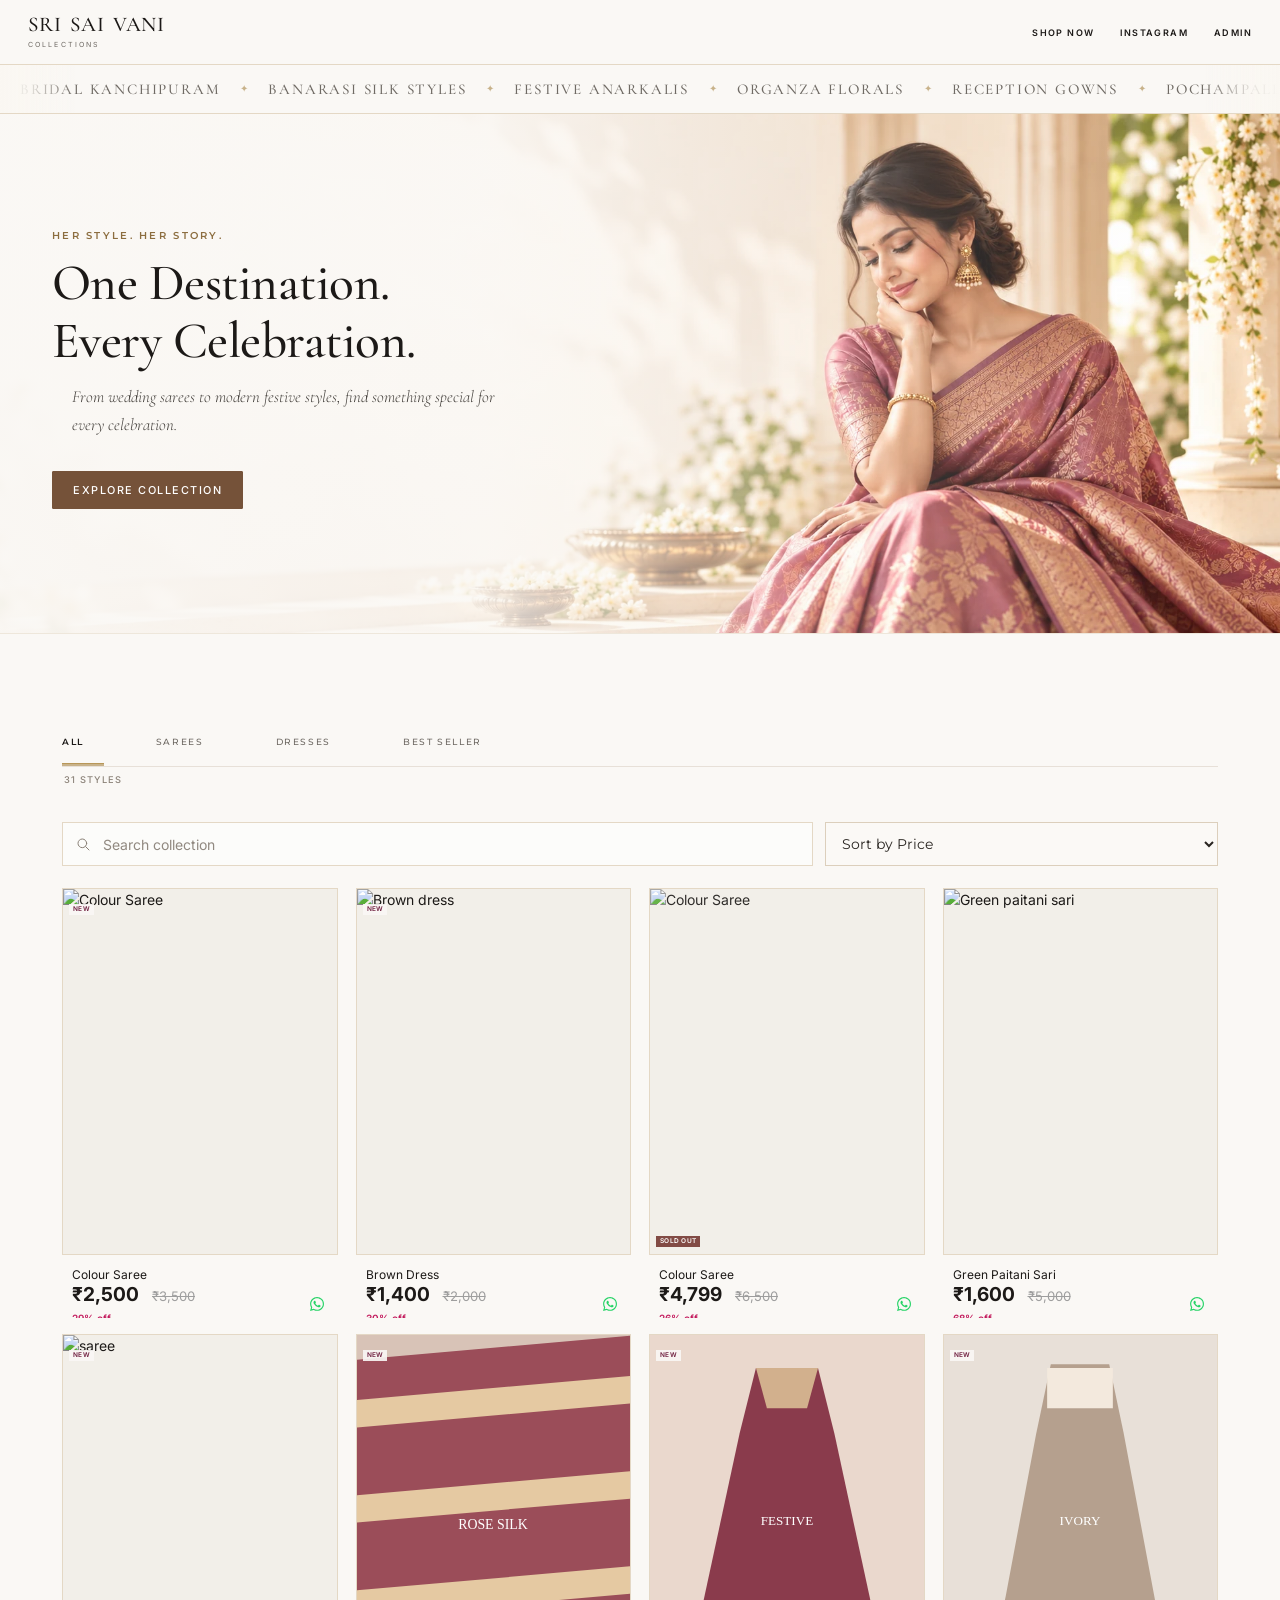
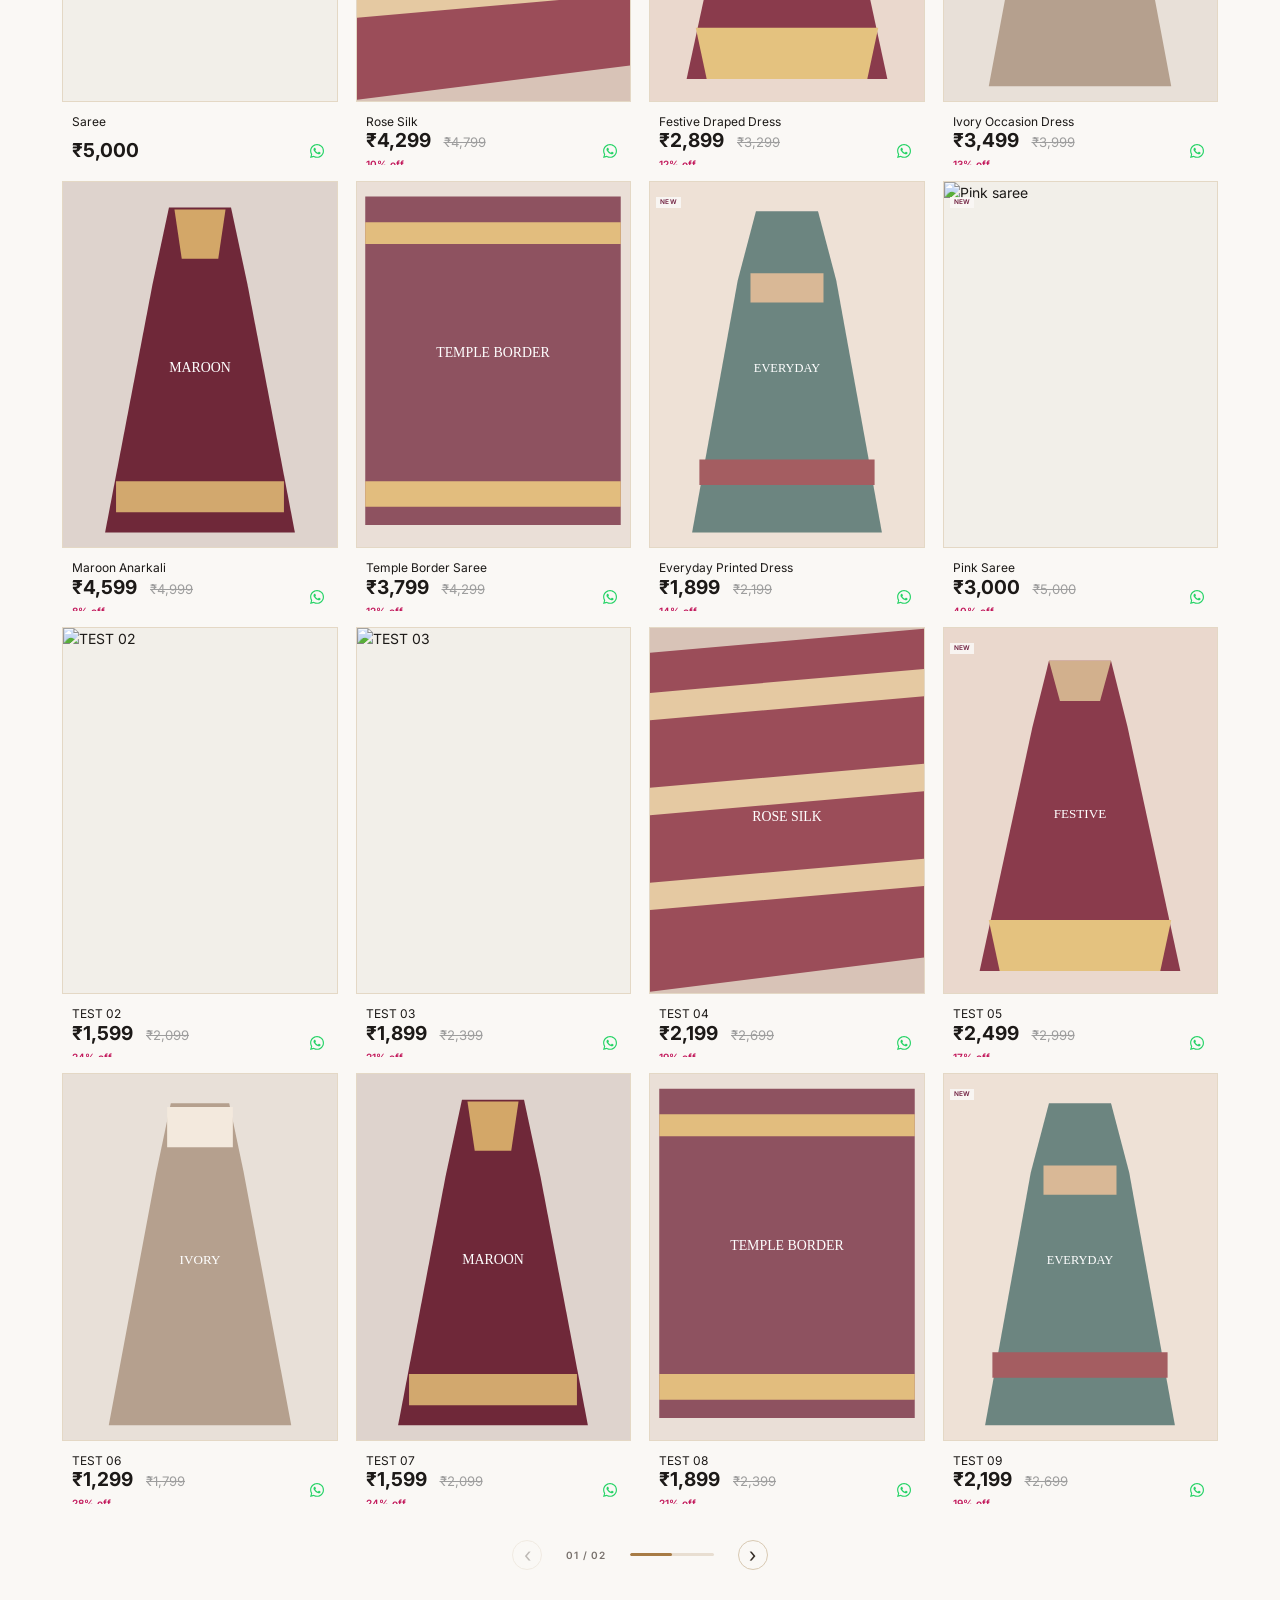
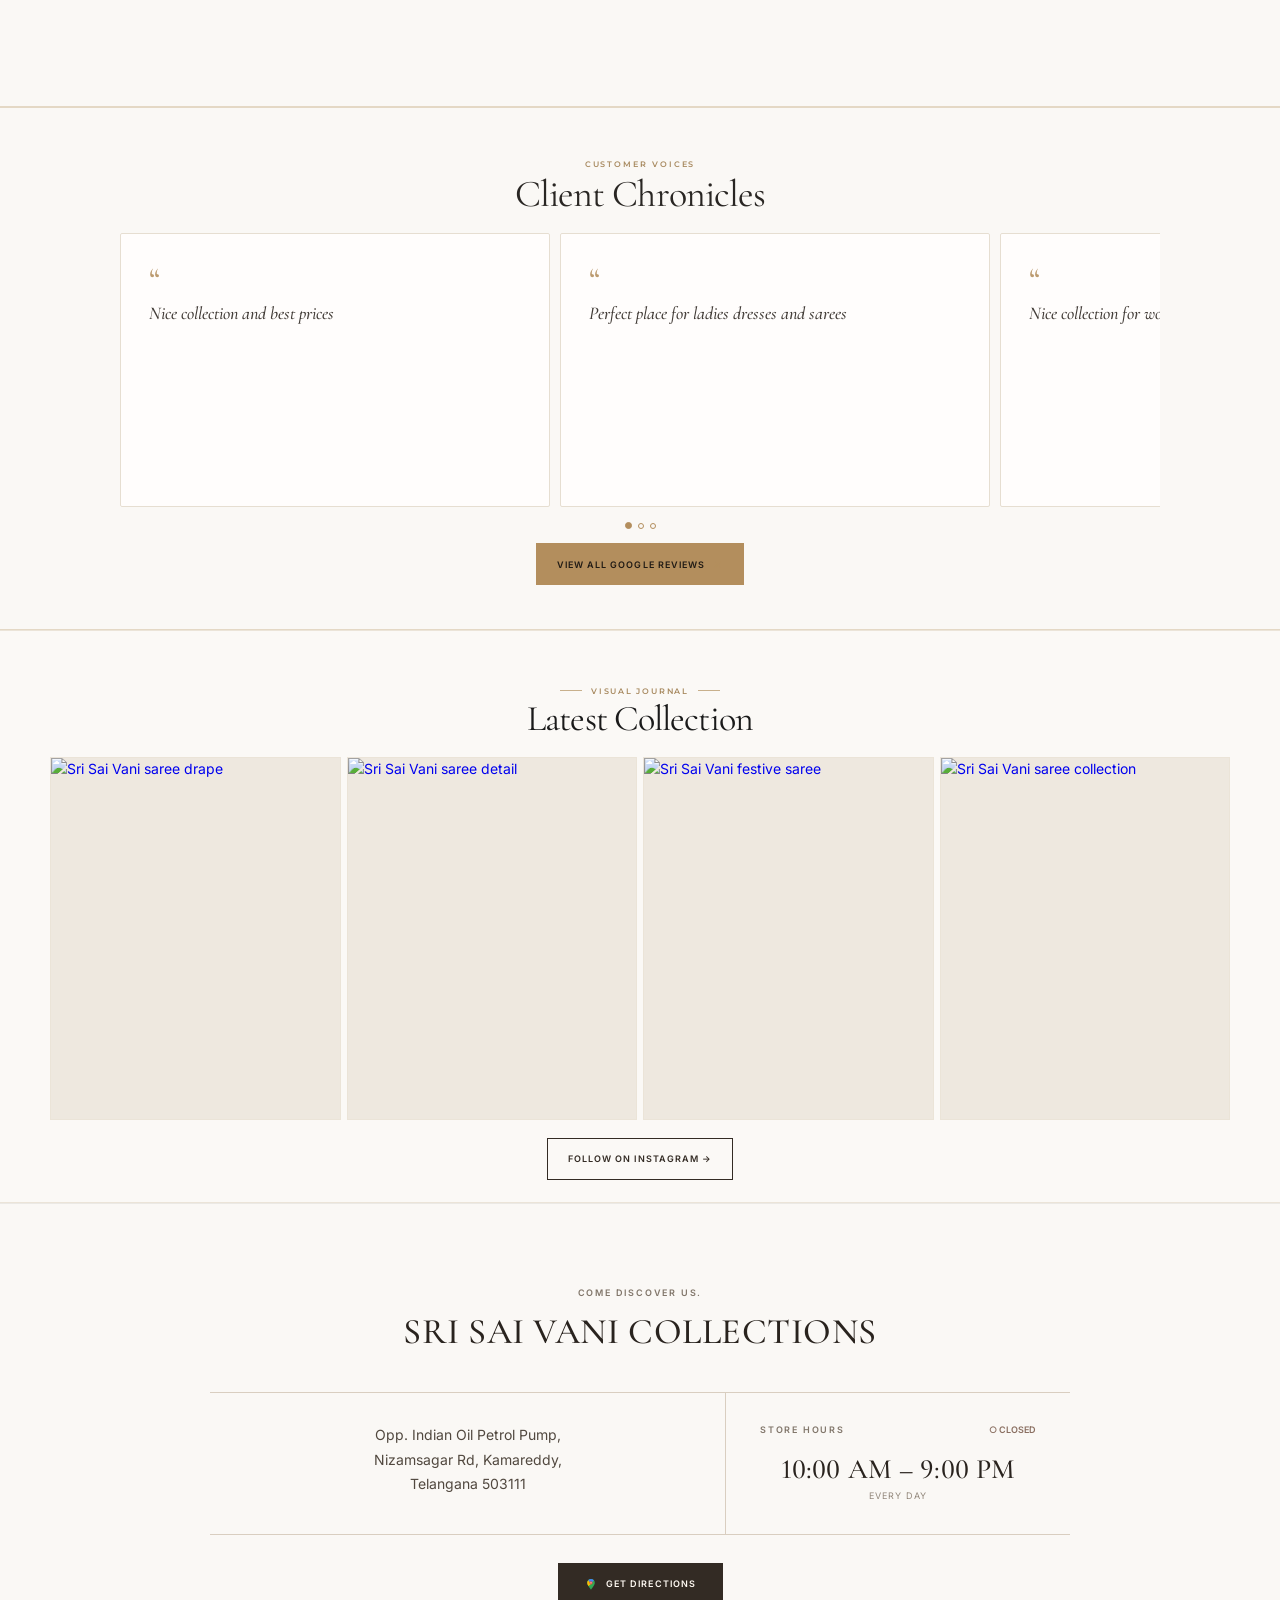
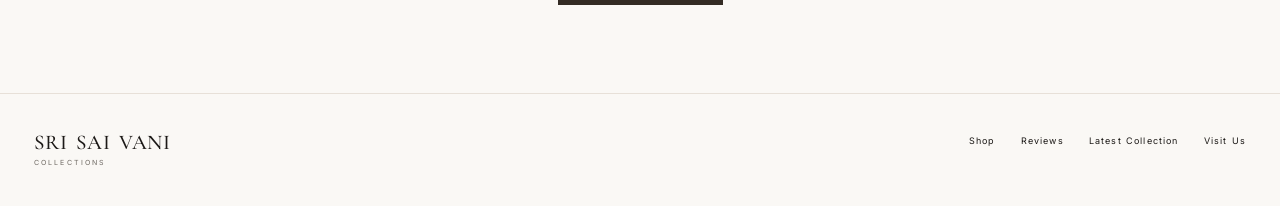
==== index.html @ 9cdf0a8c "Fix Admin Studio flex scrolling and active display" ====
<!doctype html><html lang="en"><head><meta charset="utf-8"><meta name="viewport" content="width=device-width,initial-scale=1"><meta name="description" content="Sri Sai Vani Collections - Sarees and Dresses"><title>Sri Sai Vani Collections</title><link rel="preconnect" href="https://fonts.googleapis.com">
<link rel="preconnect" href="https://fonts.gstatic.com" crossorigin>
<link href="https://fonts.googleapis.com/css2?family=Cormorant+Garamond:ital,wght@0,400;0,500;0,600;1,400;1,500&family=Inter:wght@300;400;500;600&family=Montserrat:wght@300;400;500;600&display=swap" rel="stylesheet"><style>

:root{
  --ink:#1C1917;
  --muted:#78716C;
  --line:#E7E0D8;
  --paper:#FAF7F2;
  --white:#fff;
  --accent:#6E2735;
  --accent-dark:#5d202d;
  --wa:#168a58;
  --gold:#B38E5D;
  --soft:#F4EFEA;
  --container:1380px;
}
*{box-sizing:border-box}
html{scroll-behavior:smooth}
body{margin:0;padding-top:72px;background:var(--paper);color:var(--ink);font-family:"Inter",Arial,sans-serif;font-size:14px;line-height:1.5;-webkit-font-smoothing:antialiased;text-rendering:optimizeLegibility}
img{max-width:100%}
a,button{font:inherit}
#shop input,#shop select{font:inherit}
button{cursor:pointer}
a:focus-visible,button:focus-visible,#shop input:focus-visible,#shop select:focus-visible{outline:2px solid var(--gold);outline-offset:3px}

/* Header */
.header{position:fixed;top:0;left:0;right:0;width:100%;z-index:1000;background:rgba(250,247,242,.96);backdrop-filter:blur(14px);border-bottom:1px solid var(--line)}
.header-inner{width:min(var(--container),100%);min-height:72px;margin:auto;padding:0 34px;display:flex;align-items:center;gap:32px}
.brand{display:flex;align-items:center;min-width:0;flex:1;color:var(--ink);text-decoration:none}
.brand b{display:block;font-family:"Cormorant Garamond",Georgia,serif;font-size:21px;line-height:.85;letter-spacing:.12em;font-weight:500}
.brand small{display:block;margin-top:7px;font-size:7px;line-height:1;letter-spacing:.31em;color:var(--muted)}
nav{display:flex;align-items:center;gap:28px}
nav a,.shop-link,.admin-link{color:var(--ink);text-decoration:none;font-size:9px;line-height:1;letter-spacing:.16em;font-weight:600;white-space:nowrap}
nav a:not(.shop-link):hover{color:var(--accent)}
.shop-link{padding-bottom:7px;border-bottom:1px solid var(--ink)}
.admin-link{padding:9px 12px;border:1px solid var(--line);background:transparent;transition:background .2s ease,border-color .2s ease,color .2s ease}
.admin-link:hover{border-color:var(--ink);background:var(--ink);color:#fff}
.menu{display:none;border:0;background:transparent;padding:8px}
.menu i{display:block;width:21px;height:1px;margin:4px 0;background:var(--ink)}
.mobile-social-actions{display:none}
@media(max-width:600px){
  .mobile-social-actions{margin-left:auto;display:flex;align-items:center;gap:14px}
  .mobile-social-actions a{display:flex;align-items:center;justify-content:center;width:20px;height:20px;color:var(--ink);text-decoration:none}
  .mobile-social-actions svg{width:18px;height:18px;fill:none;stroke:currentColor;stroke-width:1.6;stroke-linecap:round;stroke-linejoin:round}
  .mobile-social-actions a:last-child svg{stroke-width:1.55}
}

/* Shared */
.catalog,.reviews,footer{width:min(var(--container),100%);margin-inline:auto}
.catalog{padding:80px 34px 76px;border-bottom:1px solid var(--line)}
.section-head{display:flex;align-items:flex-end;justify-content:space-between;gap:48px;margin-bottom:34px}
.eyebrow{margin:0;color:var(--muted);font-size:9px;line-height:1.2;letter-spacing:.21em;font-weight:700}
.section-head h2{margin:11px 0 0;max-width:780px;font-family:"Cormorant Garamond",Georgia,serif;font-size:clamp(52px,5.4vw,78px);font-weight:400;line-height:.9;letter-spacing:-.035em}
.section-head h2 em{font-style:italic}
.section-head>p{max-width:310px;margin:0 0 3px;color:var(--muted);font-size:12px;line-height:1.7}

/* Catalogue controls */
.toolbar{display:flex;align-items:center;justify-content:space-between;gap:24px;margin-bottom:32px;padding:12px 0;border-top:1px solid var(--line);border-bottom:1px solid var(--line)}
#shop .tabs{display:flex;align-items:center;gap:27px;min-width:0;overflow-x:auto;scrollbar-width:none}
#shop .tabs::-webkit-scrollbar{display:none}
#shop .tabs button{padding:10px 0 9px;border:0;border-bottom:1px solid transparent;background:none;color:var(--muted);font-size:9px;line-height:1;letter-spacing:.16em;font-weight:700;white-space:nowrap;transition:color .2s ease,border-color .2s ease}
#shop .tabs button:hover{color:var(--ink)}
#shop .tabs button.active{color:var(--ink);font-weight:600;border-bottom-color:var(--gold)}
.tools{display:flex;align-items:center;gap:8px;flex:0 0 auto}
#shop .search{display:flex;align-items:center;width:228px;height:36px;padding:0 8px;border:1px solid #E5DFD7;background:transparent;color:var(--muted);transition:border-color .25s ease,box-shadow .25s ease}
#shop .search:focus-within{border-color:var(--gold);box-shadow:0 0 0 2px rgba(179,142,93,.08)}
#shop .search input{width:100%;padding:0 6px;border:0;outline:0;background:transparent;color:var(--ink);font-size:11px}
#shop .search input::placeholder{color:#9b928c}
#shop .tools select{min-width:128px;height:36px;padding:0 9px;border:1px solid #E5DFD7;outline:0;background:transparent;color:var(--ink);font-size:10px}
#shop .tools select:focus{border-color:var(--gold);box-shadow:0 0 0 2px rgba(179,142,93,.08)}

/* Product cards */
#shop .products{display:grid;grid-template-columns:repeat(4,minmax(0,1fr));gap:52px 22px}
#shop .product-card{min-width:0}
#shop .product-image{position:relative;aspect-ratio:3/4;overflow:hidden;background:var(--soft)}
#shop .product-image img{display:block;width:100%;height:100%;object-fit:cover;transition:transform .8s cubic-bezier(.25,1,.5,1)}
#shop .product-card:hover .product-image img{transform:scale(1.05)}
#shop .product-info{padding:13px 1px 0}
#shop .product-info h3{margin:0 0 5px;font-family:"Cormorant Garamond",Georgia,serif;font-size:21px;font-weight:500;line-height:1.16;letter-spacing:-.012em}
#shop .meta{display:block;color:var(--muted);font-family:"Inter",Arial,sans-serif;font-size:8px;line-height:1.35;letter-spacing:.14em;text-transform:uppercase;font-weight:400}
#shop .price-line{display:flex;align-items:center;justify-content:space-between;gap:12px;margin-top:10px}
#shop .price{display:flex;align-items:baseline;gap:8px;color:var(--ink);font-family:"Cormorant Garamond",Georgia,serif;font-size:18px;line-height:1;font-weight:500}
#shop .price del{color:var(--muted);font-size:12px;font-weight:300}
.wa-mini{display:inline-flex;align-items:center;justify-content:center;flex:0 0 auto;min-height:34px;padding:9px 12px;border:1px solid var(--ink);border-radius:0;background:transparent;color:var(--ink);text-decoration:none;font-size:8px;letter-spacing:.14em;font-weight:500;transition:background .25s ease,color .25s ease,border-color .25s ease}
.wa-mini:hover{background:var(--ink);color:var(--paper);border-color:var(--ink)}
.wa-icon{width:16px;height:16px;fill:currentColor}
.image-missing{display:grid;place-items:center}
.image-missing:after{content:"Image unavailable";color:var(--muted);font-size:11px}

/* WhatsApp */
.wa-band{width:min(var(--container),100%);margin:0 auto;border-bottom:1px solid rgba(255,255,255,.12);background:var(--ink);color:var(--paper);padding:56px 8%;display:flex;align-items:center;justify-content:space-between;gap:48px}
.wa-band .eyebrow{color:var(--gold)}
.wa-band h2{margin:8px 0 7px;font-family:"Cormorant Garamond",Georgia,serif;font-size:clamp(40px,4.2vw,58px);font-weight:500;line-height:1;letter-spacing:-.035em}
.wa-band p:last-child{max-width:430px;margin:0;color:#d8d0c9;font-size:12px;line-height:1.7}
.wa-btn{display:flex;align-items:center;justify-content:center;gap:18px;padding:15px 19px;border:1px solid var(--paper);color:var(--paper);text-decoration:none;font-size:9px;letter-spacing:.15em;white-space:nowrap;transition:background .2s ease,border-color .2s ease}
.wa-btn:hover{background:var(--paper);color:var(--ink);border-color:var(--paper)}
.wa-btn svg{width:19px;height:19px;fill:currentColor}
.wa-btn b{font-size:16px;font-weight:400}

/* Footer */
footer{padding:40px 34px;border-top:1px solid var(--line);display:flex;justify-content:space-between;gap:30px}
.footer-brand p{display:none!important}
.footer-links{display:flex;align-items:flex-start;gap:25px}
.footer-links a{color:var(--ink);text-decoration:none;font-size:9px;letter-spacing:.13em}
.footer-links a:hover{color:var(--accent)}

/* Admin surface */
.modal{position:fixed;inset:0;z-index:100;background:rgba(24,18,16,.76);display:grid;place-items:center;padding:24px;overflow:auto}
.panel{width:min(920px,100%);max-height:calc(100vh - 48px);overflow:auto;padding:32px 36px;background:var(--paper);color:var(--ink);box-shadow:0 30px 90px rgba(0,0,0,.3)}
.panel-top{display:flex;justify-content:space-between;align-items:flex-start;padding-bottom:15px;margin-bottom:15px;border-bottom:1px solid var(--line)}
.panel h2{margin:6px 0 0;font:500 42px/1 "Cormorant Garamond",Georgia,serif;letter-spacing:-.02em}
.panel-top button{border:0;background:none;color:var(--ink);font-size:28px;line-height:1}
.panel input,.panel select{width:100%;height:44px;margin:8px 0;padding:0 12px;border:1px solid var(--line);background:#fff;color:var(--ink);font-size:12px}
.admin-row,.upload-row{display:grid;grid-template-columns:1fr 1fr;gap:10px}
.studio-nav{
  position:sticky;
  top:0;
  z-index:2;
  display:flex;
  align-items:stretch;
  gap:0;
  margin-bottom:18px;
  background:var(--paper);
  border-bottom:1px solid var(--line);
}
.studio-nav button[data-view]{
  position:relative;
  flex:1 1 0;
  min-height:54px;
  padding:13px 6px 12px;
  border:0;
  background:none;
  color:var(--muted);
  font-size:9px;
  line-height:1.2;
  letter-spacing:.12em;
  font-weight:500;
  white-space:nowrap;
  transition:color .2s ease;
}
.studio-nav button[data-view].active{
  color:var(--ink);
  font-weight:600;
}
.studio-nav button[data-view].active::after{
  content:"";
  position:absolute;
  left:0;
  right:0;
  bottom:-1px;
  height:3px;
  background:var(--gold);
}
.admin-logout{
  flex:0 0 auto!important;
  align-self:center;
  margin:0 0 0 18px;
  border:1px solid var(--line)!important;
  background:transparent!important;
  padding:10px 14px!important;
  color:var(--ink)!important;
  font-size:9px!important;
  letter-spacing:.12em!important;
}
.admin-item{display:flex;align-items:center;justify-content:space-between;gap:12px;margin-bottom:8px;padding:14px 15px;border:1px solid var(--line);background:#fff}
.admin-product-main{display:flex;align-items:center;min-width:0;gap:12px}
.admin-product-thumb{width:52px;height:64px;flex:0 0 52px;object-fit:cover;display:block;background:#f3f0eb;border:1px solid var(--line)}
.admin-product-thumb.image-missing{object-fit:contain;padding:8px;opacity:.55}
.admin-product-copy{min-width:0}
.admin-product-copy strong{display:block;white-space:nowrap;overflow:hidden;text-overflow:ellipsis;max-width:min(46vw,360px)}

.admin-item strong{font:500 17px/1.2 "Cormorant Garamond",Georgia,serif}
.admin-item small{color:var(--muted);font-size:9px}
.danger{padding:9px 12px;border:1px solid var(--line);background:#fff;font-size:8px;letter-spacing:.12em}
.btn{padding:11px 16px;border:0;font-size:9px;letter-spacing:.12em}
.btn.dark{background:var(--ink);color:var(--paper);transition:background .25s ease,color .25s ease}
.btn.dark:hover{background:var(--gold);color:var(--ink)}
.hidden{display:none!important}

/* Tablet */
@media(max-width:1100px){
  .header-inner{padding-inline:26px}
  .catalog,.reviews,footer{padding-left:26px;padding-right:26px}
  #shop .products{grid-template-columns:repeat(3,minmax(0,1fr))}
}

/* Mobile navigation/tablet */
@media(max-width:900px){
  .header-inner{min-height:68px;padding:0 18px}
  .menu{display:block}
  .header nav{display:none}
  .header nav.open{position:absolute;top:100%;left:12px;right:12px;display:flex;flex-direction:column;align-items:stretch;gap:0;padding:7px;background:var(--paper);border:1px solid var(--line);box-shadow:0 14px 35px rgba(0,0,0,.08)}
  .header nav.open a,.header nav.open .admin-link{padding:14px 12px;text-align:left;border-bottom:1px solid var(--line)}
  .header nav.open .admin-link{border-left:0;border-right:0;border-top:0}
  .section-head{display:block}
  .section-head>p{margin-top:20px}
  #shop .products{grid-template-columns:repeat(2,minmax(0,1fr));gap:32px 14px}
  .wa-band{padding:48px 7%}
}

/* Small mobile */
@media(max-width:600px){
  body{padding-top:54px !important;}
  .header-inner{padding:0 15px}
  .brand b{font-size:12px}
  .brand small{font-size:6px;letter-spacing:.29em}
  .catalog{padding:46px 16px 46px}
  .section-head{margin-bottom:27px}
  .section-head h2{font-size:clamp(40px,12vw,56px);line-height:.96}
  .section-head>p{max-width:320px;margin-top:18px;font-size:11px;line-height:1.6}
  .toolbar{display:block;margin-bottom:25px;padding:10px 0}
  .tabs{gap:21px;margin-bottom:10px}
  .tabs button{font-size:8.5px}
  .tools{display:grid;grid-template-columns:minmax(0,1fr) 112px;gap:8px}
  .search,.tools select{width:100%;min-width:0;height:40px}
  #shop .products{gap:28px 10px}
  #shop .product-image{aspect-ratio:3/4}
  #shop .product-info{padding-top:10px}
  #shop .product-info h3{font-size:17px}
  #shop .meta{font-size:7px}
  #shop .price-line{margin-top:9px}
  #shop .price{font-size:17px;gap:6px}
  #shop .price del{font-size:10px}
  .wa-mini{min-height:32px;padding:8px 10px}
  .wa-icon{width:15px;height:15px}
  .wa-band{display:block;margin-top:0;padding:38px 18px 40px}
  .wa-band h2{margin:8px 0 7px;font-size:38px;line-height:1.02}
  .wa-band p:last-child{max-width:330px;font-size:11px;line-height:1.6}
  .wa-btn{width:100%;min-height:60px;margin-top:21px;padding:14px 16px;justify-content:space-between}
  .wa-btn svg{width:22px;height:22px}
  .reviews{padding:52px 16px 50px}
  .reviews .section-head{margin-bottom:27px}
  .reviews .section-head h2{font-size:clamp(40px,12vw,56px)}
  .text-btn{width:100%;min-height:45px;margin-top:19px}
  .review-grid{grid-template-columns:1fr;gap:9px}
  .review-grid article{min-height:0;padding:20px 18px}
  .review-grid article b{font-size:22px}
  .review-grid article span{margin-top:9px;font-size:15px}
  .review-grid article p{margin-top:11px;font-size:11px}
  footer{display:block;padding:32px 16px}
  .footer-links{margin-top:20px;gap:21px}
  .panel{max-height:calc(100vh - 24px);padding:23px 17px}
  .admin-row,.upload-row{grid-template-columns:1fr}
  .studio-nav{gap:17px;overflow-x:auto}
}

/* Motion accessibility */
@media(prefers-reduced-motion:reduce){
  html{scroll-behavior:auto}
  *,*::before,*::after{transition-duration:.01ms!important;animation-duration:.01ms!important}
}


/* SHOP CATEGORY TABS: clear selected state */
#shop .tabs{
  position:relative;
  align-items:flex-end;
  gap:0;
  border-bottom:1px solid #E7E0D8;
}
#shop .tabs button{
  position:relative;
  min-height:40px;
  padding:10px 18px 12px;
  border:0;
  border-radius:0;
  background:transparent;
  color:#78716C;
  font-family:"Inter",Arial,sans-serif;
  font-size:11px;
  font-weight:500;
  letter-spacing:.18em;
  text-transform:uppercase;
  transition:color .25s ease, background .25s ease;
}
#shop .tabs button:hover{
  color:#1C1917;
  background:rgba(245,240,235,.55);
}
#shop .tabs button.active{
  color:#1C1917;
  background:transparent;
  font-weight:600;
}
#shop .tabs button.active::after{
  content:"";
  position:absolute;
  left:14px;
  right:14px;
  bottom:-1px;
  height:2px;
  background:#B38E5D;
}
@media(max-width:600px){
  #shop .tabs{
    overflow-x:auto;
    justify-content:flex-start;
  }
  #shop .tabs button{
    min-width:auto;
    padding:9px 13px 11px;
    font-size:9px;
    letter-spacing:.15em;
  }
  #shop .tabs button.active::after{
    left:10px;
    right:10px;
  }
}

/* Final shop catalogue polish, intentionally scoped to #shop */
#shop .toolbar{gap:28px}
#shop .tabs button{font-size:10px;letter-spacing:.18em}
#shop .products{grid-template-columns:repeat(4,minmax(0,1fr));gap:44px 30px}
#shop .product-image{aspect-ratio:3/4;background:#F2EFE9}
#shop .product-image img{transition:transform .8s cubic-bezier(.25,1,.5,1)}
#shop .product-card:hover .product-image img{transform:scale(1.05)}
@media(max-width:1100px){#shop .products{grid-template-columns:repeat(3,minmax(0,1fr));gap:38px 24px}}
@media(max-width:900px){#shop .products{grid-template-columns:repeat(2,minmax(0,1fr));gap:28px 14px}}
@media(max-width:600px){
 #shop .toolbar{margin-bottom:22px}
 #shop .tools{grid-template-columns:minmax(0,1fr) 108px}
 #shop .search,#shop .tools select{height:36px}
 #shop .products{grid-template-columns:repeat(2,minmax(0,1fr));gap:26px 12px}
 #shop .product-image{aspect-ratio:3/4}
}



/* Women's World luxury marquee: fully isolated namespace */
.womens-world-marquee-section{position:relative;width:100%;box-sizing:border-box;background:#FAF7F2;border-top:1px solid #E7E0D8;border-bottom:1px solid #E7E0D8;overflow:hidden}
.womens-world-marquee-viewport{position:relative;width:100%;overflow:hidden}
.womens-world-marquee-viewport::before,.womens-world-marquee-viewport::after{content:"";position:absolute;top:0;bottom:0;width:76px;z-index:2;pointer-events:none}
.womens-world-marquee-viewport::before{left:0;background:linear-gradient(90deg,#FAF7F2 0%,rgba(250,247,242,.86) 38%,rgba(250,247,242,0) 100%)}
.womens-world-marquee-viewport::after{right:0;background:linear-gradient(270deg,#FAF7F2 0%,rgba(250,247,242,.86) 38%,rgba(250,247,242,0) 100%)}
.womens-world-marquee-track{display:flex;width:max-content;will-change:transform;animation:womens-world-marquee-scroll 44s linear infinite}
.womens-world-marquee-group{display:flex;align-items:center;flex-shrink:0;white-space:nowrap}
.womens-world-marquee-item{display:inline-flex;align-items:center;padding:17px 20px 16px;color:#1C1917;font-family:"Cormorant Garamond",Georgia,serif;font-size:15px;font-weight:500;line-height:1;text-transform:uppercase;letter-spacing:.12em}
.womens-world-marquee-separator{display:inline-flex;align-items:center;color:#B38E5D;font-family:"Cormorant Garamond",Georgia,serif;font-size:10px;line-height:1}
.womens-world-marquee-section:hover .womens-world-marquee-track{animation-play-state:paused}
@keyframes womens-world-marquee-scroll{from{transform:translateX(0)}to{transform:translateX(-50%)}}
@media(max-width:600px){
 .womens-world-marquee-viewport::before,.womens-world-marquee-viewport::after{width:42px}
 .womens-world-marquee-track{animation-duration:34s}
 .womens-world-marquee-item{padding:14px 13px 13px;font-size:12px;letter-spacing:.1em}
 .womens-world-marquee-separator{font-size:9px}
}
@media(prefers-reduced-motion:reduce){.womens-world-marquee-track{animation:none}}

/* Marquee layout correction: keep each duplicated rail on one uninterrupted line. */
.womens-world-marquee-section{display:block!important;max-width:100%;height:auto!important;min-height:0!important;white-space:nowrap!important}
.womens-world-marquee-viewport{display:block!important;max-width:100%;height:auto!important;min-height:0!important;white-space:nowrap!important}
.womens-world-marquee-track{display:flex!important;flex-flow:row nowrap!important;align-items:center!important;width:max-content!important;max-width:none!important;min-width:max-content!important;white-space:nowrap!important}
.womens-world-marquee-group{display:flex!important;flex:0 0 max-content!important;width:max-content!important;max-width:none!important;min-width:max-content!important;align-items:center!important;flex-wrap:nowrap!important;white-space:nowrap!important}
.womens-world-marquee-item{display:inline-flex!important;flex:0 0 auto!important;width:auto!important;max-width:none!important;white-space:nowrap!important;word-break:normal!important;overflow-wrap:normal!important}
.womens-world-marquee-separator{display:inline-flex!important;flex:0 0 auto!important;white-space:nowrap!important}



/* =========================================================
   ANTIQUE ZARI GOLD + LINEN / LUXURY BOUTIQUE UPGRADE
   New rules are isolated to their dedicated sections.
   ========================================================= */

/* SHOP CATALOG */
#shop .product-image{
  position:relative;
  aspect-ratio:3 / 4;
  overflow:hidden;
  background:#F2EFE9;
}
#shop .product-image img{
  display:block;
  width:100%;
  height:100%;
  object-fit:cover;
  transition:transform .8s cubic-bezier(.25,1,.5,1);
}
#shop .product-card:hover .product-image img{
  transform:scale(1.04);
}
#shop .tabs button.active{
  position:relative;
  color:#1C1917;
  border-bottom-color:transparent;
}
#shop .tabs button.active::after{
  content:"";
  position:absolute;
  left:0;
  right:0;
  bottom:-1px;
  height:2px;
  background:#B38E5D;
}
#shop .search:focus-within,
#shop .tools select:focus{
  border-color:#C8A97E;
  box-shadow:0 0 0 2px rgba(200,169,126,.10);
}


/* DESKTOP HERO REFINEMENT: scoped to #shop and intentionally inactive below 992px */
@media (min-width: 992px){
  #shop .section-head{
    width:100%;
    max-width:1240px!important;
    margin:0 auto 34px!important;
    padding:4rem 2rem 2.5rem!important;
    display:grid!important;
    grid-template-columns:1.2fr 0.8fr!important;
    gap:3rem!important;
    align-items:end!important;
    box-sizing:border-box!important;
  }

  #shop .section-head > div{
    min-width:0;
  }

  #shop .section-head .eyebrow{
    display:block!important;
    margin:0 0 .75rem!important;
    color:#8C6D3F!important;
    font-size:.68rem!important;
    line-height:1.2!important;
    letter-spacing:.22em!important;
    text-transform:uppercase!important;
  }

  #shop .section-head h2{
    max-width:none!important;
    margin:0!important;
    color:#1C1917!important;
    font-family:"Cormorant Garamond",Georgia,serif!important;
    font-size:clamp(2.4rem,3.8vw,3.4rem)!important;
    font-weight:400!important;
    line-height:1.15!important;
    letter-spacing:-.02em!important;
  }

  #shop .section-head > p{
    max-width:none!important;
    margin:0!important;
    padding-bottom:6px!important;
    color:#57534E!important;
    font-family:"Cormorant Garamond",Georgia,serif!important;
    font-size:1.05rem!important;
    font-style:italic!important;
    line-height:1.7!important;
  }
}



/* FINAL DESKTOP HERO CORRECTION */
@media (min-width: 992px){
  #shop .section-head{
    width:100%!important;
    max-width:1240px!important;
    margin:0 auto 34px!important;
    padding:3.25rem 2rem 2.75rem!important;
    display:grid!important;
    grid-template-columns:minmax(0,1.15fr) minmax(280px,.85fr)!important;
    column-gap:4.5rem!important;
    align-items:end!important;
    box-sizing:border-box!important;
    overflow:visible!important;
  }
  #shop .section-head > div{
    min-width:0!important;
    max-width:760px!important;
  }
  #shop .section-head .eyebrow{
    margin:0 0 .8rem!important;
    white-space:nowrap!important;
  }
  #shop .section-head h2{
    width:auto!important;
    max-width:760px!important;
    margin:0!important;
    font-size:clamp(3rem,4.1vw,4.15rem)!important;
    line-height:1.02!important;
    letter-spacing:-.025em!important;
    overflow:visible!important;
  }
  #shop .section-head > p{
    width:auto!important;
    max-width:360px!important;
    justify-self:end!important;
    margin:0!important;
    padding:0 0 8px!important;
    font-size:1.05rem!important;
    line-height:1.7!important;
  }
}


/* HERO COPY WRAP: keep title and supporting copy as one editorial unit */
@media (min-width: 992px){
  #shop .section-head{
    grid-template-columns:1fr!important;
    max-width:1240px!important;
    margin:0 auto 34px!important;
    padding:3.25rem 2rem 2.75rem!important;
    box-sizing:border-box!important;
  }
  #shop .section-head .hero-copy-wrap{
    width:100%!important;
    max-width:820px!important;
    margin:0 auto!important;
    text-align:center!important;
  }
  #shop .section-head .hero-copy-wrap .eyebrow{
    margin:0 0 .8rem!important;
  }
  #shop .section-head .hero-copy-wrap h2{
    max-width:820px!important;
    margin:0!important;
  }
  #shop .section-head .hero-copy-wrap > p:not(.eyebrow){
    display:block!important;
    max-width:620px!important;
    margin:1.35rem auto 0!important;
    padding:0!important;
    text-align:center!important;
    font-family:"Cormorant Garamond",Georgia,serif!important;
    font-size:1.05rem!important;
    font-style:italic!important;
    line-height:1.7!important;
    color:#57534E!important;
  }
}

@media (max-width: 991px){
  #shop .section-head .hero-copy-wrap > p:not(.eyebrow){
    margin-top:18px!important;
  }
}

/* FINAL HERO WRAP FIX */
@media (min-width: 992px){
  #shop .section-head{
    display:block!important;
    width:100%!important;
    max-width:1240px!important;
    margin:0 auto 34px!important;
    padding:4rem 2rem 2.5rem!important;
    box-sizing:border-box!important;
  }
  #shop .section-head .hero-copy-wrap{
    display:block!important;
    width:100%!important;
    max-width:820px!important;
    margin:0 auto!important;
    text-align:center!important;
  }
  #shop .section-head .hero-copy-wrap .eyebrow{
    display:block!important;
    margin:0 0 .75rem!important;
  }
  #shop .section-head .hero-copy-wrap h2{
    display:block!important;
    width:100%!important;
    max-width:820px!important;
    margin:0 auto!important;
  }
  #shop .section-head .hero-copy-wrap > p:not(.eyebrow){
    display:block!important;
    width:100%!important;
    max-width:650px!important;
    margin:1.35rem auto 0!important;
    padding:0!important;
    text-align:center!important;
    font-family:"Cormorant Garamond",Georgia,serif!important;
    font-size:1.05rem!important;
    font-style:italic!important;
    line-height:1.7!important;
    color:#57534E!important;
  }
}



/* =========================================================
   SRI SAI VANI / ANTIQUE ZARI GOLD + WARM SILK LINEN
   Scoped storefront presentation layer only.
   No catalogue, state, storage, auth, or CRUD rules are changed.
   ========================================================= */

.hero-section{
  width:100%;
  box-sizing:border-box;
  background:#FAF7F2;
  border-bottom:1px solid #E7E0D8;
  overflow:hidden;
}
.hero-section .hero-container{
  width:min(1240px,100%);
  margin:0 auto;
  padding:3rem 1.25rem 2rem;
  box-sizing:border-box;
}
.hero-section .hero-text-grid{
  display:grid;
  grid-template-columns:1fr;
  gap:1.5rem;
  align-items:end;
}
.hero-section .hero-eyebrow{
  display:block;
  margin:0 0 .75rem;
  color:#8C6D3F;
  font-family:"Inter",Arial,sans-serif;
  font-size:.68rem;
  line-height:1.2;
  font-weight:600;
  letter-spacing:.24em;
  text-transform:uppercase;
}
.hero-section .hero-title{
  margin:0;
  color:#1C1917;
  font-family:"Cormorant Garamond",Georgia,serif;
  font-size:clamp(2.35rem,8vw,3.4rem);
  line-height:1.08;
  font-weight:400;
  letter-spacing:-.025em;
}
.hero-section .hero-desc{
  max-width:620px;
  margin:0;
  color:#57534E;
  font-family:"Cormorant Garamond",Georgia,serif;
  font-size:1.05rem;
  line-height:1.7;
  font-style:italic;
}
@media(min-width:992px){
  .hero-section .hero-container{
    padding:4.5rem 2rem 3.25rem;
  }
  .hero-section .hero-text-grid{
    grid-template-columns:minmax(0,1.25fr) minmax(280px,.75fr);
    gap:3.5rem;
  }
  .hero-section .hero-desc{
    padding-bottom:.3rem;
  }
}

#client-chronicles-section{
  width:min(var(--container),100%);
  margin-inline:auto;
  box-sizing:border-box;
  padding:3.5rem 1.25rem;
  background:#FAF7F2;
  border-top:1px solid #E7E0D8;
  border-bottom:1px solid #E7E0D8;
  text-align:center;
}#client-chronicles-section .cc-trust-badge{
  display:flex;
  flex-direction:column;
  align-items:center;
  gap:4px;
}#client-chronicles-section .cc-stars{font-size:1.05rem}#client-chronicles-section .cc-trust-label{
  color:#44403C;
  font-family:"Inter",Arial,sans-serif;
  font-size:.78rem;
  line-height:1.3;
  letter-spacing:.08em;
  text-transform:uppercase;
}#client-chronicles-section .cc-quote-mark{
  display:block;
  margin:0 0 .5rem;
  color:#B38E5D;
  opacity:.85;
  font-family:"Cormorant Garamond",Georgia,serif;
  font-size:3rem;
  line-height:1;
}
#client-chronicles-section .cc-quote-text{
  margin:0 0 1.25rem;
  color:#292524;
  font-family:"Cormorant Garamond",Georgia,serif;
  font-size:1.05rem;
  line-height:1.7;
  font-style:italic;
}
#client-chronicles-section .cc-author{
  margin:0;
  color:#78716C;
  font-family:"Inter",Arial,sans-serif;
  font-size:.75rem;
  line-height:1.3;
  font-weight:600;
  letter-spacing:.16em;
  text-transform:uppercase;
}
@media(min-width:992px){
  #client-chronicles-section{padding:4.5rem 1.5rem}}@media(min-width:992px){}
@media(max-width:600px){}.hero-section .hero-title{
  font-weight:400 !important;
  letter-spacing:-0.01em !important;
  line-height:1.12 !important;
}
.hero-section .hero-desc{
  font-weight:400 !important;
  font-style:italic !important;
  letter-spacing:0.01em !important;
}
#client-chronicles-section .cc-quote-text{
  font-weight:400 !important;
  font-style:italic !important;
  letter-spacing:0.015em !important;
}/* Keep existing catalogue controls in the same editorial sans family. */
#shop input,
#shop select{
  font-family:'Montserrat',-apple-system,BlinkMacSystemFont,'Segoe UI',Roboto,sans-serif !important;
  -webkit-font-smoothing:antialiased;
  -moz-osx-font-smoothing:grayscale;
}


/* ===================================================
   MOBILE HERO TYPOGRAPHY + BOUTIQUE MICRO BADGES
   Presentation-only patch. Catalogue/state untouched.
   =================================================== */
.hero-section h1,
.hero-section .hero-title,
#hero h1,
#hero .hero-title,
.shop-header h1{
  font-family:'Cormorant Garamond',Georgia,serif !important;
  font-weight:500 !important;
  color:#1C1917 !important;
  letter-spacing:-0.01em !important;
  line-height:1.15 !important;
  -webkit-font-smoothing:antialiased;
  -moz-osx-font-smoothing:grayscale;
  text-rendering:optimizeLegibility;
}
.hero-section p,
.hero-section .hero-desc,
#hero p,
.shop-header p{
  font-family:'Cormorant Garamond',Georgia,serif !important;
  font-style:italic !important;
  font-size:1.05rem !important;
  line-height:1.65 !important;
  color:#44403C !important;
  -webkit-font-smoothing:antialiased;
  -moz-osx-font-smoothing:grayscale;
  text-rendering:optimizeLegibility;
}
.hero-section .hero-eyebrow,
#hero .hero-eyebrow{
  font-family:'Montserrat',sans-serif !important;
  font-size:.65rem !important;
  letter-spacing:.22em !important;
  text-transform:uppercase !important;
  color:#8C6D3F !important;
  font-weight:600 !important;
}
#shop article .badge-container,
.collection-grid article .badge-container{
  position:absolute !important;
  top:8px !important;
  left:8px !important;
  display:flex !important;
  flex-direction:column !important;
  gap:4px !important;
  z-index:3 !important;
}

/* Remove duplicate divider lines between hero and catalogue.
   Presentation-only; product/catalogue state remains untouched. */
.hero-section{
  border-bottom:0 !important;
}
#shop .toolbar{
  border-top:0 !important;
}

/* Final hero-to-catalog divider cleanup.
   Remove all top/bottom boundary rules at this transition. */
.hero-section{
  border-bottom:0 !important;
}
#shop{
  border-top:0 !important;
}
#shop .toolbar{
  border-top:0 !important;
}


/* ===================================================
   ADMIN TOKEN LOGIN LAYOUT
   Scoped to Admin Studio only.
   =================================================== */
#adminLoginForm,
#githubTokenForm,
#admin .token-form-container{
  display:flex !important;
  flex-direction:column !important;
  gap:12px !important;
  align-items:stretch !important;
}

#admin #login{
  flex-direction:column !important;
  gap:12px !important;
  align-items:stretch !important;
}

#admin #login.hidden{
  display:none !important;
}

#admin button[type="submit"],
#adminLoginForm button[type="submit"],
#githubTokenForm button[type="submit"]{
  display:inline-block !important;
  width:fit-content !important;
  min-width:110px !important;
  margin-top:4px !important;
  margin-bottom:6px !important;
  background:#B38E5D !important;
  color:#181513 !important;
  border:none !important;
  padding:10px 20px !important;
  font-weight:600 !important;
  letter-spacing:.14em !important;
  text-transform:uppercase !important;
  cursor:pointer !important;
}

#admin .storage-status-msg,
#admin #login small,
#admin form span,
#admin form p:not(.token-instructions){
  display:block !important;
  clear:both !important;
  font-size:.75rem !important;
  line-height:1.4 !important;
  color:#78716C !important;
  margin:4px 0 0 !important;
}

#admin .storage-status-msg.connected{
  color:#10B981 !important;
}

#admin #loginMsg{
  min-height:1.1em;
}


/* Keep Admin login/studio state controlled by the .hidden class.
   Do not force display on #login because that would override .hidden. */
#admin .hidden { display:none !important; }


/* Admin view state failsafe: authentication JS is authoritative. */
.admin-screen-hidden,
#adminLoginScreen.hidden,
#adminStudioScreen.hidden{
  display:none !important;
}

#admin #login.admin-screen-hidden,
#admin #studio.admin-screen-hidden{
  display:none !important;
}


/* ===================================================
   ADMIN STATE: HARD MUTUAL-EXCLUSION FAILSAFE
   JS is authoritative, but CSS must never allow a
   hidden Admin screen to reappear through flex/grid.
   =================================================== */
#admin .admin-screen-hidden,
#admin #login.admin-screen-hidden,
#admin #studio.admin-screen-hidden,
#admin #login.hidden,
#admin #studio.hidden,
#adminLoginScreen.hidden,
#adminStudioScreen.hidden{
  display:none !important;
}

#admin #login:not(.admin-screen-hidden):not(.hidden){
  display:block !important;
}

#admin #studio:not(.admin-screen-hidden):not(.hidden){
  display:block !important;
}


/* Admin Studio: clearly show which section is currently open */
.studio-nav button[data-view]{
  position:relative;
  color:var(--muted);
  transition:color .2s ease;
}
.studio-nav button[data-view].active{
  color:var(--ink);
  font-weight:600;
}
.studio-nav button[data-view].active::after{
  content:"";
  position:absolute;
  left:0;
  right:0;
  bottom:-1px;
  height:2px;
  background:var(--ink);
}


/* Admin Studio: tighter vertical rhythm on the settings/forms */
#studioBody>p{
  margin:0 0 2px;
  line-height:1.35;
}
#studioBody>input,
#studioBody>select{
  height:42px;
  margin:4px 0 10px;
}
#studioBody .btn{
  margin-top:2px;
}
.github-storage-setup{
  margin-top:18px;
  padding-top:18px;
  border-top:1px solid var(--line);
}
.github-storage-title{
  margin-bottom:7px;
  color:var(--muted);
  font-size:8px;
  line-height:1.2;
  letter-spacing:.16em;
  font-weight:700;
}
.github-storage-copy{
  margin:0 0 10px;
  color:var(--muted);
  font-size:11px;
  line-height:1.55;
}
.github-storage-setup input{
  width:100%;
  height:40px;
  margin:0 0 9px;
  padding:0 11px;
  border:1px solid var(--line);
  background:#fff;
  color:var(--ink);
  font-size:12px;
  outline:none;
}
.github-storage-setup input:focus{
  border-color:var(--gold);
  box-shadow:0 0 0 1px var(--gold);
}
.github-storage-setup .btn{
  width:100%;
  min-height:40px;
}
.github-storage-setup .text-link{
  display:block;
  margin:9px auto 0;
  border:0;
  background:none;
  color:var(--muted);
  font-size:9px;
  letter-spacing:.12em;
  text-transform:uppercase;
  cursor:pointer;
}
@media(max-width:600px){
  #studioBody>input,
  #studioBody>select{
    height:40px;
    margin:3px 0 9px;
  }
}


/* Strictly scoped whitespace reduction inside Admin modal only */
#admin .admin-modal-content,
#admin .admin-card,
#admin .admin-box,
#admin > div {
  padding-top: 1.25rem !important;
  padding-bottom: 1.25rem !important;
}

#admin .admin-eyebrow,
#admin .eyebrow,
#admin small.eyebrow {
  margin-bottom: 0.25rem !important;
  display: inline-block !important;
}

#admin h2,
#admin .admin-title {
  font-size: 1.85rem !important;
  line-height: 1.15 !important;
  margin-top: 0 !important;
  margin-bottom: 0.75rem !important;
  padding: 0 !important;
}

#admin hr,
#admin .admin-divider {
  margin: 0.4rem 0 0.6rem 0 !important;
}

#admin .admin-nav,
#admin .admin-tabs,
#admin .tab-bar {
  margin-top: 0.4rem !important;
  margin-bottom: 0.75rem !important;
  padding-bottom: 0.4rem !important;
}

#admin [data-view],
#admin .admin-tab-btn {
  padding: 6px 10px !important;
  font-size: 0.72rem !important;
}

#admin #logoutBtn,
#admin .logout-btn {
  padding: 5px 12px !important;
  font-size: 0.68rem !important;
}

#admin #studioBody,
#admin form {
  margin-top: 0.6rem !important;
}

#admin .admin-row {
  margin-bottom: 0.6rem !important;
  gap: 0.6rem !important;
}


/* Admin Studio header: strict #admin scope */
#admin .panel-top{
  padding-bottom:10px !important;
  margin-bottom:10px !important;
}

#admin .panel-top .eyebrow{
  margin-bottom:2px !important;
  line-height:1 !important;
}

#admin .panel-top h2{
  font-size:34px !important;
  line-height:1 !important;
  margin-top:0 !important;
  margin-bottom:0 !important;
  padding:0 !important;
}

#admin .panel-top > button{
  font-size:25px !important;
  line-height:1 !important;
}

#admin .studio-nav{
  margin-bottom:10px !important;
}

#admin .studio-nav button[data-view]{
  min-height:46px !important;
  padding-top:9px !important;
  padding-bottom:9px !important;
}


/* Admin CRUD premium interaction layer, strictly scoped */
#admin .admin-item{
  transition:background .2s ease,transform .2s ease;
}
#admin .admin-item:hover{
  background:rgba(0,0,0,.018);
}
#admin #saveItem,
#admin #deleteItem{
  min-height:36px;
  padding:8px 14px !important;
  font-size:9px !important;
  letter-spacing:.12em !important;
  text-transform:uppercase;
}
#admin #saveItem{
  border:1px solid var(--ink);
  transition:opacity .2s ease,transform .2s ease;
}
#admin #saveItem:hover:not(:disabled){
  transform:translateY(-1px);
}
#admin #saveItem.is-busy{
  opacity:.6;
  cursor:wait;
}
#admin #deleteItem{
  border:1px solid var(--line);
  background:transparent;
}
#admin .admin-toast{
  position:absolute;
  left:50%;
  bottom:20px;
  transform:translate(-50%,10px);
  opacity:0;
  pointer-events:none;
  padding:10px 16px;
  border:1px solid var(--line);
  background:var(--paper);
  color:var(--ink);
  font-size:10px;
  letter-spacing:.08em;
  box-shadow:0 8px 24px rgba(0,0,0,.08);
  transition:opacity .2s ease,transform .2s ease;
  z-index:20;
}
#admin .admin-toast.show{
  opacity:1;
  transform:translate(-50%,0);
}
#admin .admin-toast.error{
  border-color:#b45309;
}


/* Final Admin Studio header compaction */
#admin .panel-top{
  padding-bottom:6px !important;
  margin-bottom:5px !important;
}

#admin .panel-top h2{
  font-size:32px !important;
  line-height:.95 !important;
}

#admin .studio-nav{
  margin-top:0 !important;
  margin-bottom:7px !important;
}

#admin .studio-nav button[data-view]{
  min-height:38px !important;
  height:38px !important;
  padding:5px 6px !important;
  line-height:1 !important;
}

#admin .admin-logout{
  padding:7px 12px !important;
}


/* --- ADMIN STUDIO COMPACT HEADER (FAIL-SAFE UNIVERSAL SCOPE) --- */

/* 1. Reduce main modal wrapper padding */
#admin,
#admin > div,
#admin .modal-content,
#admin .studio-container {
  padding-top: 1rem !important;
  padding-bottom: 1rem !important;
}

/* 2. Compact eyebrow label */
#admin p:first-of-type,
#admin span:first-of-type,
#admin .eyebrow,
#admin small {
  margin-top: 0 !important;
  margin-bottom: 0.2rem !important;
  padding-bottom: 0 !important;
  font-size: 0.62rem !important;
}

/* 3. Compact Admin Studio title */
#admin h2,
#admin h1,
#admin .title {
  margin-top: 0 !important;
  margin-bottom: 0.6rem !important;
  padding: 0 !important;
  font-size: 1.75rem !important;
  line-height: 1.15 !important;
}

/* 4. Remove excessive line/divider spacing */
#admin hr,
#admin .divider,
#admin [class*="border"] {
  margin: 0.4rem 0 0.6rem 0 !important;
}

/* 5. Compact tabs and navigation bar */
#admin nav,
#admin .tabs,
#admin .nav,
#admin div:has(> [data-view]) {
  margin-top: 0.3rem !important;
  margin-bottom: 0.6rem !important;
  padding-top: 0 !important;
  padding-bottom: 0.3rem !important;
  gap: 0.5rem !important;
}

/* 6. Compact tab buttons */
#admin [data-view],
#admin button[data-tab],
#admin .tab-btn {
  padding: 5px 8px !important;
  font-size: 0.72rem !important;
}

/* 7. Compact LOG OUT button */
#admin #logoutBtn,
#admin .logout-btn {
  padding: 4px 10px !important;
  font-size: 0.68rem !important;
}

/* 8. Move form inputs directly beneath the active tab */
#admin #studioBody,
#admin #studio,
#admin form {
  margin-top: 0.5rem !important;
  padding-top: 0 !important;
}

#admin .admin-row,
#admin .form-group {
  margin-bottom: 0.5rem !important;
  gap: 0.5rem !important;
}








/* ===================================================
   KOSKII-STYLE BOTTOM-ANCHORED PRODUCT BADGES
   Scoped strictly to product-card image wrappers
   =================================================== */
#shop .product-card .product-image,
#shop .product-card .product-image img {
  position:relative !important;
}

#shop .product-card .product-image {
  overflow:hidden !important;
}




/* ===================================================
   KOSKII BOTTOM BADGE - FINAL OVERRIDE
   =================================================== */
#shop .product-card .product-image,
#shop .product-image{
  position:relative !important;
  display:block !important;
}




/* ===================================================
   PRODUCT BADGES - EXACT DOM POSITIONING
   =================================================== */
#shop #products > article.product-card > .product-image{
  position:relative !important;
  display:block !important;
  overflow:hidden !important;
}






/* ===================================================
   FINAL HERO → COLLECTION TRANSITION
   Exact storefront selectors, appended last so they win
   over desktop/mobile rules above.
   =================================================== */

#hero.hero-section .hero-container{
  padding-top:1rem !important;
  padding-bottom:.75rem !important;
}

#hero.hero-section .hero-text-grid{
  gap:.75rem !important;
}

#hero.hero-section .hero-eyebrow{
  margin:0 0 .35rem !important;
}

#hero.hero-section .hero-title{
  margin:0 0 .5rem !important;
  line-height:1.08 !important;
}

#hero.hero-section .hero-desc{
  margin:0 !important;
  padding-bottom:0 !important;
  line-height:1.45 !important;
}

#shop.catalog{
  padding-top:1rem !important;
}

#shop.catalog .toolbar{
  margin-top:0 !important;
  margin-bottom:.75rem !important;
  padding-top:.25rem !important;
  padding-bottom:.25rem !important;
}


/* =========================================================
   SSV LUXURY EDITORIAL REFINEMENT v8
   UI/CSS only. No catalog, auth, CRUD or storage changes.
   ========================================================= */

:root{
  --ink:#1C1917 !important;
  --muted:#6F6A64 !important;
  --line:#E4D8C5 !important;
  --paper:#FAF8F5 !important;
  --white:#FAF8F5 !important;
  --accent:#1C1917 !important;
  --accent-dark:#1C1917 !important;
  --wa:#1C1917 !important;
  --gold:#C8B28A !important;
  --soft:#F3EEE7 !important;
}

/* ---------- Global luxury surface ---------- */
html,body{
  background:#FAF8F5 !important;
  color:#1C1917 !important;
}
body{
  font-family:"Montserrat",Arial,sans-serif;
}
button,a,input,select{
  -webkit-tap-highlight-color:transparent;
}

/* ---------- Header: compact editorial masthead ---------- */
.header{
  background:rgba(250,248,245,.94) !important;
  border-bottom:1px solid #E4D8C5 !important;
  backdrop-filter:blur(12px) !important;
  -webkit-backdrop-filter:blur(12px) !important;
}
.header-inner{
  min-height:64px !important;
  padding:0 28px !important;
  gap:24px !important;
}
.brand b{
  color:#1C1917 !important;
  font-family:"Cormorant Garamond",Georgia,serif !important;
  font-size:21px !important;
  letter-spacing:.13em !important;
}
.brand small{
  color:#6F6A64 !important;
  letter-spacing:.30em !important;
}
nav{
  gap:24px !important;
}
nav a,.shop-link,.admin-link{
  color:#1C1917 !important;
  letter-spacing:.18em !important;
}
.shop-link{
  border-bottom-color:#C8B28A !important;
}
.admin-link{
  border-color:#E4D8C5 !important;
  background:transparent !important;
}
.admin-link:hover{
  background:#1C1917 !important;
  border-color:#1C1917 !important;
  color:#FAF8F5 !important;
}

/* ---------- Marquee: quieter, not a competing hero ---------- */
.womens-world-marquee-section{
  background:#FAF8F5 !important;
  border-bottom:1px solid #E4D8C5 !important;
}
.womens-world-marquee-item,
.womens-world-marquee-separator{
  color:#6F6A64 !important;
}
.womens-world-marquee-separator{
  color:#C8B28A !important;
}

/* ---------- Hero: tighter editorial rhythm ---------- */
#hero.hero-section{
  background:#FAF8F5 !important;
  border-bottom:0 !important;
}
#hero.hero-section .hero-container{
  padding:2.2rem 34px 1.6rem !important;
}
#hero.hero-section .hero-text-grid{
  gap:1.25rem !important;
}
#hero.hero-section .hero-eyebrow{
  color:#6F6A64 !important;
  margin:0 0 .55rem !important;
  font-size:9px !important;
  letter-spacing:.24em !important;
}
#hero.hero-section .hero-title{
  color:#1C1917 !important;
  margin:0 !important;
  font-family:"Cormorant Garamond",Georgia,serif !important;
  font-weight:500 !important;
  line-height:.98 !important;
  letter-spacing:-.025em !important;
}
#hero.hero-section .hero-desc{
  color:#6F6A64 !important;
  margin:0 !important;
  max-width:470px !important;
  line-height:1.65 !important;
}

/* ---------- Catalog transition ---------- */
#shop.catalog{
  padding:1.1rem 34px 4.5rem !important;
  border-bottom:1px solid #E4D8C5 !important;
}
#shop .toolbar{
  margin:0 0 1.15rem !important;
  padding:.15rem 0 .55rem !important;
  border-top:0 !important;
  border-bottom:1px solid #E4D8C5 !important;
}
#shop .tabs{
  gap:2rem !important;
}
#shop .tabs button{
  color:#6F6A64 !important;
  background:transparent !important;
  font-size:9px !important;
  letter-spacing:.18em !important;
}
#shop .tabs button.active{
  color:#1C1917 !important;
  border-bottom-color:#C8B28A !important;
}

/* ---------- Minimal search + price controls ---------- */
#shop .tools{
  gap:6px !important;
}
#shop .search{
  width:220px !important;
  height:34px !important;
  border-color:#E4D8C5 !important;
  background:transparent !important;
  box-shadow:none !important;
}
#shop .tools select{
  min-width:120px !important;
  height:34px !important;
  border-color:#E4D8C5 !important;
  background:transparent !important;
  color:#1C1917 !important;
  box-shadow:none !important;
}
#shop .search:focus-within,
#shop .tools select:focus{
  border-color:#C8B28A !important;
  box-shadow:0 0 0 2px rgba(200,178,138,.10) !important;
}

/* ---------- Product grid ---------- */
#shop .products{
  grid-template-columns:repeat(4,minmax(0,1fr)) !important;
  column-gap:24px !important;
  row-gap:44px !important;
}
#shop .product-card{
  min-width:0 !important;
}
#shop .product-image{
  aspect-ratio:3/4 !important;
  background:#F3EEE7 !important;
  border:1px solid #E4D8C5 !important;
  box-shadow:none !important;
}
#shop .product-image img{
  border:0 !important;
}
#shop .product-card:hover .product-image img{
  transform:scale(1.025) !important;
}

/* ---------- Product information hierarchy ---------- */
#shop .product-info{
  padding:12px 0 0 !important;
}
#shop .product-info h3{
  margin:0 0 5px !important;
  color:#1C1917 !important;
  font-family:"Cormorant Garamond",Georgia,serif !important;
  font-size:22px !important;
  font-weight:500 !important;
  line-height:1.05 !important;
  letter-spacing:-.005em !important;
  text-transform:capitalize !important;
}
#shop .meta{
  color:#6F6A64 !important;
  font-size:8px !important;
  letter-spacing:.18em !important;
  text-transform:uppercase !important;
}
#shop .price-line{
  margin-top:8px !important;
}
#shop .price{
  color:#1C1917 !important;
  font-family:"Montserrat",Arial,sans-serif !important;
  font-size:15px !important;
  font-weight:600 !important;
  font-variant-numeric:tabular-nums !important;
  letter-spacing:.01em !important;
}
#shop .price del{
  color:#9A938B !important;
  font-size:10px !important;
  font-weight:400 !important;
  margin-left:7px !important;
}

/* ---------- WhatsApp actions: quiet secondary treatment ---------- */
#shop .wa-btn,
#shop .product-wa,
#shop .whatsapp-btn{
  color:#1C1917 !important;
  background:transparent !important;
  border:1px solid #E4D8C5 !important;
  box-shadow:none !important;
}
#shop .wa-btn:hover,
#shop .product-wa:hover,
#shop .whatsapp-btn:hover{
  background:#1C1917 !important;
  border-color:#1C1917 !important;
  color:#FAF8F5 !important;
}


/* ---------- Client Chronicles ---------- */
#client-chronicles-section{
  background:#FAF8F5 !important;
  color:#1C1917 !important;
  border-bottom:1px solid #E4D8C5 !important;
}.cc-trust-badge{
  border-color:#E4D8C5 !important;
  background:transparent !important;
}
.cc-stars{
  color:#C8B28A !important;
}.atelier-eyebrow,.atelier-desc,.meta-label{
  color:#6F6A64 !important;
}
.atelier-title{
  color:#1C1917 !important;
}
.meta-block{
  border-color:#E4D8C5 !important;
}
.btn-maps-primary{
  background:#1C1917 !important;
  color:#FAF8F5 !important;
  border:1px solid #1C1917 !important;
}
.atelier-map-frame{
  border-color:#E4D8C5 !important;
  box-shadow:none !important;
}

/* ---------- Footer ---------- */
footer{
  background:#FAF8F5 !important;
  border-top:0 !important;
  color:#1C1917 !important;
}
footer a{
  color:#1C1917 !important;
}
.footer-links a:hover{
  color:#C8B28A !important;
}

/* ---------- Admin remains functional but visually isolated ---------- */
#admin .panel{
  background:#FAF8F5 !important;
  color:#1C1917 !important;
  border:1px solid #E4D8C5 !important;
  box-shadow:none !important;
}
#admin .panel-top{
  border-bottom-color:#E4D8C5 !important;
}
#admin .studio-nav{
  border-bottom-color:#E4D8C5 !important;
}
#admin input,#admin select,#admin textarea{
  background:#FAF8F5 !important;
  color:#1C1917 !important;
  border-color:#E4D8C5 !important;
}
#admin button{
  box-shadow:none !important;
}

/* ---------- Responsive editorial tuning ---------- */
@media(max-width:900px){
  .header-inner{
    min-height:58px !important;
    padding:0 20px !important;
  }
  .menu{
    display:block !important;
  }
  nav{
    gap:16px !important;
  }
  nav a,nav .admin-link{
    font-size:8px !important;
  }
  #hero.hero-section .hero-container{
    padding:1.7rem 20px 1.15rem !important;
  }
  #shop.catalog{
    padding:0.8rem 20px 3.25rem !important;
  }
  #shop .products{
    grid-template-columns:repeat(2,minmax(0,1fr)) !important;
    gap:30px 12px !important;
  }
  #shop .toolbar{
    display:block !important;
    padding:.15rem 0 .65rem !important;
  }
  #shop .tabs{
    gap:1.55rem !important;
    margin-bottom:.65rem !important;
  }
  #shop .tools{
    width:100% !important;
  }
  #shop .search{
    flex:1 1 auto !important;
    width:auto !important;
  }
  #shop .tools select{
    flex:0 0 34% !important;
    min-width:0 !important;
  }
}

@media(max-width:600px){
  .header-inner{
    min-height:54px !important;
    padding:0 16px !important;
    gap:12px !important;
  }
  .brand b{
    font-size:18px !important;
  }
  .brand small{
    margin-top:5px !important;
    font-size:6px !important;
  }
  nav a:not(.shop-link),
  nav .admin-link{
    display:none !important;
  }
  nav{
    margin-left:auto !important;
  }
  #hero.hero-section .hero-container{
    padding:1.35rem 16px .9rem !important;
  }
  #hero.hero-section .hero-text-grid{
    gap:.7rem !important;
  }
  #hero.hero-section .hero-eyebrow{
    font-size:8px !important;
    letter-spacing:.20em !important;
    margin-bottom:.35rem !important;
  }
  #hero.hero-section .hero-title{
    font-size:clamp(39px,11vw,54px) !important;
    line-height:.98 !important;
  }
  #hero.hero-section .hero-desc{
    font-size:11px !important;
    line-height:1.55 !important;
  }
  #shop.catalog{
    padding:.45rem 16px 2.7rem !important;
  }
  #shop .toolbar{
    margin-bottom:.7rem !important;
  }
  #shop .tabs{
    gap:1.25rem !important;
  }
  #shop .tabs button{
    font-size:8px !important;
    padding:8px 0 7px !important;
  }
  #shop .search,
  #shop .tools select{
    height:32px !important;
    font-size:10px !important;
  }
  #shop .products{
    gap:27px 12px !important;
  }
  #shop .product-image{
    border-color:#E4D8C5 !important;
  }
  #shop .product-info{
    padding-top:10px !important;
  }
  #shop .product-info h3{
    font-size:17px !important;
    line-height:1.08 !important;
    min-height:36.7px !important;
    margin:0 0 4px !important;
    letter-spacing:0 !important;
  }
  #shop .meta{
    font-size:7.5px !important;
    line-height:1.3 !important;
    letter-spacing:.14em !important;
  }
  #shop .price-line{
    margin-top:7px !important;
  }
  #shop .price{
    font-size:13px !important;
    line-height:1.1 !important;
  }
  #shop .price del{
    font-size:9px !important;
  }
}

/* Public storefront must never expose admin credentials as part of normal layout. */
#admin{
  /* modal remains available only through the existing Admin trigger */
}


/* ==========================================================================
   PREMIUM EDITORIAL HERO SYSTEM
   ========================================================================== */

.hero-editorial {
  position: relative;
  width: 100%;
  background-color: #FAF8F5;
  border-bottom: 1px solid rgba(200, 178, 138, 0.25);
  overflow: hidden;
}

@media (min-width: 769px) {
  .hero-editorial {
    min-height: 520px;
    max-height: 640px;
    display: flex;
    align-items: center;
  }

  .hero-image-wrapper {
    position: absolute;
    inset: 0;
    width: 100%;
    height: 100%;
    z-index: 1;
  }

  .hero-banner-img {
    width: 100%;
    height: 100%;
    object-fit: cover;
    object-position: 85% center;
    display: block;
  }

  .hero-overlay-scrim {
    position: absolute;
    inset: 0;
    background: linear-gradient(
      90deg,
      rgba(250, 248, 245, 0.95) 0%,
      rgba(250, 248, 245, 0.85) 38%,
      rgba(250, 248, 245, 0.25) 65%,
      rgba(250, 248, 245, 0) 100%
    );
    pointer-events: none;
  }

  .hero-content-container {
    position: relative;
    z-index: 2;
    width: 100%;
    max-width: 1240px;
    margin: 0 auto;
    padding: 60px 32px;
  }

  .hero-editorial-card {
    max-width: 480px;
    text-align: left;
  }
}

@media (max-width: 768px) {
  .hero-editorial {
    display: flex;
    flex-direction: column;
  }

  .hero-image-wrapper {
    position: relative;
    width: 100%;
    height: 330px;
    overflow: hidden;
    background-color: #F3EFEA;
    border-bottom: 1px solid #E8DFD1;
  }

  .hero-banner-img {
    width: 100%;
    height: 100%;
    object-fit: cover;
    object-position: 78% 12%;
    display: block;
  }

  .hero-overlay-scrim {
    display: none;
  }

  .hero-content-container {
    width: 100%;
    padding: 32px 22px 28px;
    background: #FAF8F5;
    box-sizing: border-box;
  }

  .hero-editorial-card {
    width: 100%;
    text-align: center;
    margin: 0 auto;
    max-width: 360px;
  }
}

.hero-eyebrow {
  display: block;
  font-family: 'Montserrat', -apple-system, sans-serif;
  font-size: 0.68rem;
  font-weight: 500;
  letter-spacing: 0.22em;
  text-transform: uppercase;
  color: #B89758;
  margin-bottom: 10px;
}

.hero-title {
  font-family: 'Cormorant Garamond', Georgia, serif;
  font-size: clamp(2.1rem, 7vw, 3.2rem);
  line-height: 1.12;
  font-weight: 400;
  color: #1C1917;
  margin: 0 0 12px;
  letter-spacing: -0.015em;
}

.hero-description {
  font-family: 'Montserrat', -apple-system, sans-serif;
  font-size: 0.84rem;
  line-height: 1.65;
  color: #6E6862;
  font-weight: 300;
  margin: 0 auto 24px;
  max-width: 440px;
}

.hero-cta-group {
  display: flex;
  align-items: center;
  justify-content: center;
  gap: 10px;
}

@media (min-width: 769px) {
  .hero-cta-group {
    justify-content: flex-start;
  }
}

.hero-primary-btn {
  display: inline-flex;
  align-items: center;
  justify-content: center;
  background-color: #1C1917;
  color: #FAF8F5;
  padding: 10px 20px;
  font-size: 0.68rem;
  letter-spacing: 0.14em;
  text-transform: uppercase;
  font-weight: 500;
  text-decoration: none;
  border: 1px solid #1C1917;
  border-radius: 1px;
  transition: all 0.25s cubic-bezier(0.16, 1, 0.3, 1);
  min-height: 38px;
}

.hero-primary-btn:hover {
  background-color: #B89758;
  border-color: #B89758;
  color: #FFFFFF;
}

.hero-secondary-btn {
  display: inline-flex;
  align-items: center;
  justify-content: center;
  background-color: transparent;
  color: #1C1917;
  padding: 10px 18px;
  font-size: 0.68rem;
  letter-spacing: 0.14em;
  text-transform: uppercase;
  font-weight: 500;
  text-decoration: none;
  border: 1px solid rgba(28, 25, 23, 0.18);
  border-radius: 1px;
  transition: all 0.25s cubic-bezier(0.16, 1, 0.3, 1);
  min-height: 38px;
}

.hero-secondary-btn:hover {
  border-color: #B89758;
  color: #B89758;
  background-color: #FFFFFF;
}.drape-editorial-eyebrow{
  display:block;
  margin:0 0 10px;
  font-family:'Montserrat',system-ui,-apple-system,sans-serif;
  font-size:.65rem;
  line-height:1.3;
  font-weight:600;
  letter-spacing:.22em;
  text-transform:uppercase;
  color:#B89758;
}.drape-editorial-text{
  max-width:520px;
  margin:0 auto 26px;
  font-family:'Montserrat',system-ui,-apple-system,sans-serif;
  font-size:.82rem;
  line-height:1.75;
  font-weight:300;
  color:#6E6862;
}

.drape-editorial-link{
  display:inline-flex;
  align-items:center;
  justify-content:center;
  min-height:44px;
  padding:0 4px;
  box-sizing:border-box;
  font-family:'Montserrat',system-ui,-apple-system,sans-serif;
  font-size:.66rem;
  line-height:1.2;
  font-weight:500;
  letter-spacing:.16em;
  text-transform:uppercase;
  color:#1C1917 !important;
  text-decoration:none !important;
  border-bottom:1px solid rgba(28,25,23,.45);
  transition:color .2s ease,border-color .2s ease;
}

.drape-editorial-link:hover{
  color:#B89758 !important;
  border-color:#B89758;
}

@media(max-width:768px){.drape-editorial-text{
    font-size:.8rem;
    line-height:1.7;
  }
}.drape-editorial-eyebrow{
  font-family:"Montserrat",Arial,sans-serif !important;
  font-size:9px !important;
  line-height:1.2 !important;
  font-weight:600 !important;
  letter-spacing:.22em !important;
  color:#B38E5D !important;
  margin:0 0 12px !important;
}.drape-editorial-text{
  font-family:"Montserrat",Arial,sans-serif !important;
  font-size:11px !important;
  line-height:1.7 !important;
  font-weight:400 !important;
  letter-spacing:.01em !important;
  color:#6F6A64 !important;
  max-width:500px !important;
  margin:0 auto 24px !important;
}

.drape-editorial-link{
  font-family:"Montserrat",Arial,sans-serif !important;
  font-size:9px !important;
  line-height:1 !important;
  font-weight:600 !important;
  letter-spacing:.16em !important;
  color:#1C1917 !important;
  text-transform:uppercase !important;
  text-decoration:none !important;
  min-height:44px !important;
  padding:0 2px !important;
  border-bottom:1px solid rgba(28,25,23,.42) !important;
}

.drape-editorial-link:hover{
  color:#B38E5D !important;
  border-bottom-color:#B38E5D !important;
}

@media(max-width:768px){.drape-editorial-eyebrow{
    font-size:8px !important;
    letter-spacing:.20em !important;
    margin-bottom:10px !important;
  }.drape-editorial-text{
    font-size:11px !important;
    line-height:1.65 !important;
    max-width:330px !important;
    margin-bottom:20px !important;
  }
}


/* FINAL: Instagram CTA matches the site's primary editorial buttons */
.drape-editorial-link{
  display:inline-flex !important;
  align-items:center !important;
  justify-content:center !important;
  min-height:44px !important;
  padding:0 20px !important;
  box-sizing:border-box !important;
  background:#1C1917 !important;
  color:#FAF8F5 !important;
  border:1px solid #1C1917 !important;
  border-bottom:1px solid #1C1917 !important;
  font-family:"Montserrat",Arial,sans-serif !important;
  font-size:9px !important;
  line-height:1 !important;
  font-weight:500 !important;
  letter-spacing:.16em !important;
  text-transform:uppercase !important;
  text-decoration:none !important;
  transition:background .25s ease,color .25s ease,border-color .25s ease !important;
}

.drape-editorial-link:hover{
  background:#B38E5D !important;
  color:#181513 !important;
  border-color:#B38E5D !important;
  border-bottom-color:#B38E5D !important;
}

@media(max-width:768px){
  .drape-editorial-link{
    min-height:44px !important;
    padding:0 22px !important;
  }
}


/* Collection editorial visual: uses the uploaded asset without changing storefront behavior. */
.collection-flow-frame{
  width:min(100%,360px);
  margin:24px auto 26px;
  overflow:hidden;
  border:1px solid rgba(228,216,197,.9);
  background:#F5F1EA;
}
.collection-flow-image{
  display:block;
  width:100%;
  height:auto;
  max-height:220px;
  object-fit:cover;
}
@media(max-width:768px){
  .collection-flow-frame{
    width:min(100%,330px);
    margin:22px auto 24px;
  }
  .collection-flow-image{
    max-height:190px;
  }
}@media(max-width:768px){}


/* ---------- Mobile menu: keep Admin accessible ---------- */
@media (max-width: 600px){
  .header nav.open{
    display:flex !important;
    position:absolute !important;
    top:100% !important;
    left:12px !important;
    right:12px !important;
    flex-direction:column !important;
    align-items:stretch !important;
    gap:0 !important;
    padding:7px !important;
    background:#FAF8F5 !important;
    border:1px solid #E4D8C5 !important;
    box-shadow:0 14px 35px rgba(28,25,23,.08) !important;
    z-index:60 !important;
  }
  .header nav.open a,
  .header nav.open .admin-link{
    display:block !important;
    width:100% !important;
    box-sizing:border-box !important;
    padding:14px 12px !important;
    text-align:left !important;
    border-bottom:1px solid #E4D8C5 !important;
  }
  .header nav.open .admin-link{
    border-left:0 !important;
    border-right:0 !important;
    border-top:0 !important;
    color:#1C1917 !important;
    background:transparent !important;
  }
  .header nav.open .admin-link:hover{
    background:#1C1917 !important;
    color:#FAF8F5 !important;
  }
  .header nav.open a:last-of-type{
    border-bottom:1px solid #E4D8C5 !important;
  }
}

/* ---------- Google Reviews: single authoritative CTA ---------- */
#client-chronicles-section .option3-review-footer{
  display:flex !important;
  justify-content:center !important;
  align-items:center !important;
  width:100%;
  margin:18px 0 0 !important;
  padding:0;
}
#client-chronicles-section .lux3-text-link{
  display:inline-flex !important;
  align-items:center;
  justify-content:center;
  width:auto !important;
  min-height:38px;
  margin:0 !important;
  padding:10px 18px !important;
  box-sizing:border-box;
  background:transparent !important;
  color:#1C1917 !important;
  border:1px solid rgba(28,25,23,.18) !important;
  border-radius:1px !important;
  box-shadow:none !important;
  font-family:'Montserrat',-apple-system,BlinkMacSystemFont,'Segoe UI',Roboto,sans-serif !important;
  font-size:.66rem !important;
  line-height:1 !important;
  font-weight:500 !important;
  letter-spacing:.14em !important;
  text-transform:uppercase;
  text-decoration:none !important;
  transition:background-color .25s ease,border-color .25s ease,color .25s ease;
}
#client-chronicles-section .lux3-text-link:hover{
  background:#1C1917 !important;
  color:#FAF8F5 !important;
  border-color:#1C1917 !important;
}
@media(max-width:600px){
  #client-chronicles-section .option3-review-footer{margin-top:16px !important}
  #client-chronicles-section .lux3-text-link{
    min-height:36px;
    padding:9px 14px !important;
    font-size:.6rem !important;
    letter-spacing:.12em !important;
  }
}

/* Product image failure state: preserve card proportions and provide a quiet branded fallback. */
#shop .product-image.image-missing{
  display:grid;
  place-items:center;
  background:var(--soft);
}
#shop .product-image.image-missing::after{
  content:"IMAGE UNAVAILABLE";
  color:var(--muted);
  font-family:"Inter",Arial,sans-serif;
  font-size:8px;
  font-weight:500;
  letter-spacing:.16em;
  text-transform:uppercase;
}
#shop .product-image .image-failed{
  display:none !important;
}

/* Catalog empty state */
.catalog-empty{grid-column:1/-1;display:flex;flex-direction:column;align-items:center;justify-content:center;gap:9px;min-height:260px;padding:40px 20px;text-align:center}
.catalog-empty strong{font-family:"Cormorant Garamond",Georgia,serif;font-size:clamp(1.5rem,3vw,2rem);font-weight:500;color:var(--ink)}
.catalog-empty span{font-family:Inter,Arial,sans-serif;font-size:.82rem;color:var(--muted)}
.catalog-empty .btn{margin-top:8px}
.admin-image-preview-wrap{display:flex;align-items:center;justify-content:center;min-height:170px;margin:12px 0 18px;padding:12px;background:var(--soft);border:1px solid var(--line)}
.admin-image-preview{display:block;width:120px;height:160px;object-fit:cover;background:#fff}
.admin-image-preview[hidden]{display:none !important}
.admin-image-preview-wrap span{font:500 .62rem/1 "Inter",Arial,sans-serif;letter-spacing:.14em;color:var(--muted)}

/* Admin login recovery link */
#admin #forgotPassword{
  appearance:none;
  border:0;
  background:transparent;
  padding:2px 0;
  margin:0;
  align-self:flex-start;
  color:#78716C;
  font:500 .68rem/1.3 Inter,Arial,sans-serif;
  letter-spacing:.08em;
  text-decoration:underline;
  text-underline-offset:3px;
  cursor:pointer;
}
#admin #forgotPassword:hover,
#admin #forgotPassword:focus-visible{
  color:#1C1917;
}

/* ---------- PRINCIPAL UI/UX TYPOGRAPHY SYSTEM ---------- */
/* One editorial type system: Cormorant for titles, Inter for interface/body. */
body,
button,
input,
select,
textarea{
  font-family:"Inter",Arial,sans-serif;
}/* Product cards: controlled editorial hierarchy */
#shop .product-info{
  padding-top:12px;
}
#shop .product-info h3{
  margin:0 0 6px;
  max-width:100%;
  min-height:2.18em;
  display:-webkit-box;
  -webkit-box-orient:vertical;
  -webkit-line-clamp:2;
  overflow:hidden;
  font-size:20px;
  line-height:1.09;
  letter-spacing:-.012em;
  font-weight:500;
}
#shop .meta{
  min-height:1.35em;
  font-size:9px;
  line-height:1.35;
  letter-spacing:.13em;
}
#shop .price-line{
  margin-top:9px;
}
#shop .price{
  font-size:17px;
  line-height:1;
}
#shop .price del{
  font-size:11px;
}
#shop .wa-mini{
  min-width:34px;
  min-height:34px;
  padding:8px;
  font-size:0;
}
#shop .wa-mini .wa-icon{
  width:15px;
  height:15px;
}/* Mobile type scale */
@media(max-width:600px){
  .brand b{font-size:19px}
  .brand small{font-size:6px;letter-spacing:.27em}
  nav a,.shop-link,.admin-link{font-size:8px}
  .hero-title{font-size:clamp(42px,11.5vw,54px)}
  #shop .product-info h3{
    font-size:17px;
    line-height:1.08;
    min-height:2.16em;
  }
  #shop .meta{font-size:8px}
  #shop .price{font-size:16px}
  #shop .price del{font-size:10px}
  #shop .product-info{padding-top:10px}
}

/* ---------- MOBILE TOUCH VIEWPORT GUARD ---------- */
/* Some Android browsers can expose a desktop-style layout viewport on touch
   devices. Keep the storefront visually mobile even in that mode. */
@media (pointer:coarse) and (hover:none){
  html,body{overflow-x:hidden !important;}
  #shop.catalog{
    width:100% !important;
    max-width:100% !important;
    padding:0.45rem 16px 2.7rem !important;
  }
  #shop .products{
    width:100% !important;
    max-width:680px !important;
    margin-inline:auto !important;
    grid-template-columns:repeat(2,minmax(0,1fr)) !important;
    gap:27px 12px !important;
  }
  #shop .product-image{
    aspect-ratio:3/4 !important;
  }
  #shop .product-info{
    padding-top:10px !important;
  }
  #shop .product-info h3{
    font-size:17px !important;
    line-height:1.08 !important;
    min-height:36.7px !important;
    margin:0 0 4px !important;
    letter-spacing:0 !important;
  }
  #shop .meta{
    font-size:7.5px !important;
    line-height:1.3 !important;
    letter-spacing:.14em !important;
  }
  #shop .price-line{
    margin-top:7px !important;
  }
  #shop .price{
    font-size:13px !important;
    line-height:1.1 !important;
  }
  #shop .price del{
    font-size:9px !important;
  }
}

/* ---------- MOBILE PRODUCT RHYTHM REFINEMENT ---------- */
@media (pointer:coarse) and (hover:none){
  #shop .products{
    row-gap:18px !important;
  }
  #shop .product-info{
    padding-top:7px !important;
  }
  #shop .product-info h3{
    min-height:0 !important;
    margin-bottom:2px !important;
    line-height:1.06 !important;
  }
  #shop .meta{
    line-height:1.2 !important;
  }
  #shop .price-line{
    margin-top:5px !important;
  }
  #shop .price{
    line-height:1 !important;
  }
}

/* ---------- PRINCIPAL ADMIN AUTH SURFACE ---------- */
#admin .admin-auth-screen{
  display:flex !important;
  flex-direction:column !important;
  gap:16px !important;
  max-width:460px !important;
  margin:0 auto !important;
}
#admin .admin-auth-copy{
  display:flex !important;
  flex-direction:column !important;
  gap:6px !important;
}
#admin .admin-auth-copy h3{
  margin:0 !important;
  font:500 30px/1.05 "Cormorant Garamond",Georgia,serif !important;
  color:#1C1917 !important;
}
#admin .admin-auth-copy p{
  margin:0 !important;
  max-width:430px !important;
  color:#78716C !important;
  font:400 12px/1.55 "Inter",Arial,sans-serif !important;
}
#admin .admin-auth-field{
  display:flex !important;
  flex-direction:column !important;
  gap:7px !important;
}
#admin .admin-auth-field label{
  color:#57514B !important;
  font:600 9px/1 "Inter",Arial,sans-serif !important;
  letter-spacing:.14em !important;
  text-transform:uppercase !important;
}
#admin .admin-password-wrap{
  position:relative !important;
  display:flex !important;
  align-items:center !important;
}
#admin .admin-password-wrap input{
  margin:0 !important;
  padding-right:64px !important;
  height:48px !important;
}
#admin .admin-password-toggle{
  position:absolute !important;
  right:8px !important;
  top:50% !important;
  transform:translateY(-50%) !important;
  width:auto !important;
  min-width:0 !important;
  margin:0 !important;
  padding:6px 5px !important;
  border:0 !important;
  background:transparent !important;
  color:#78716C !important;
  font:600 8px/1 "Inter",Arial,sans-serif !important;
  letter-spacing:.08em !important;
  cursor:pointer !important;
}
#admin .admin-password-toggle:hover,
#admin .admin-password-toggle:focus-visible{
  color:#1C1917 !important;
}
#admin #loginBtn{
  width:100% !important;
  min-height:46px !important;
  margin:0 !important;
}
#admin #forgotPassword{
  align-self:center !important;
  margin:0 !important;
  padding:3px 6px !important;
  text-decoration:none !important;
  color:#78716C !important;
  font-size:8px !important;
  letter-spacing:.12em !important;
}
#admin #forgotPassword:hover,
#admin #forgotPassword:focus-visible{
  color:#1C1917 !important;
  text-decoration:underline !important;
}
#admin #loginMsg{
  min-height:18px !important;
  text-align:center !important;
  margin:0 !important;
}
@media(max-width:600px){
  #admin .panel{
    width:calc(100% - 24px) !important;
    max-height:calc(100vh - 24px) !important;
    padding:22px 18px !important;
  }
  #admin .admin-auth-copy h3{
    font-size:27px !important;
  }
  #admin .admin-auth-copy p{
    font-size:11px !important;
    line-height:1.5 !important;
  }
  #admin .admin-auth-screen{
    gap:14px !important;
  }
}

/* ---------- ADMIN AUTH MOBILE-FIRST SIMPLIFICATION ---------- */
#admin .panel{
  width:min(680px,calc(100vw - 32px)) !important;
  max-width:680px !important;
  padding:24px 28px 26px !important;
}
#admin .panel-top{
  padding:0 0 10px !important;
  margin:0 0 22px !important;
}
#admin .panel-top h2{
  font-size:30px !important;
  line-height:1 !important;
}
#admin .admin-auth-screen{
  width:100% !important;
  max-width:560px !important;
  margin:0 auto !important;
  gap:14px !important;
}
#admin .admin-auth-copy{
  gap:5px !important;
}
#admin .admin-auth-copy h3{
  font-size:28px !important;
  line-height:1.08 !important;
}
#admin .admin-auth-copy p{
  max-width:100% !important;
  font-size:11px !important;
  line-height:1.45 !important;
}
#admin .admin-auth-field{
  gap:6px !important;
}
#admin .admin-auth-field label{
  font-size:8px !important;
}
#admin .admin-password-wrap input{
  height:46px !important;
  font-size:12px !important;
}
#admin #loginBtn{
  min-height:44px !important;
}
#admin #forgotPassword{
  font-size:8px !important;
  padding:4px 8px !important;
}
#admin #loginMsg{
  font-size:9px !important;
}
@media(max-width:600px){
  #admin .panel{
    width:calc(100vw - 20px) !important;
    max-width:none !important;
    padding:20px 18px 22px !important;
  }
  #admin .panel-top{
    margin-bottom:18px !important;
  }
  #admin .panel-top h2{
    font-size:27px !important;
  }
  #admin .admin-auth-screen{
    max-width:none !important;
    gap:13px !important;
  }
  #admin .admin-auth-copy h3{
    font-size:25px !important;
  }
}

/* ---------- ADMIN AUTH FINAL MOBILE POLISH ---------- */
#admin .panel{
  width:min(620px,calc(100vw - 32px)) !important;
  max-width:620px !important;
  padding:22px 28px 20px !important;
}
#admin .panel-top{
  padding:0 0 9px !important;
  margin:0 0 17px !important;
}
#admin .panel-top h2{
  font-size:29px !important;
}
#admin .admin-auth-screen{
  max-width:520px !important;
  gap:11px !important;
}
#admin .admin-auth-copy{
  gap:4px !important;
}
#admin .admin-auth-copy h3{
  font-size:27px !important;
  line-height:1.04 !important;
}
#admin .admin-auth-copy p{
  max-width:460px !important;
  font-size:10.5px !important;
  line-height:1.42 !important;
}
#admin .admin-auth-field{
  gap:5px !important;
}
#admin .admin-password-wrap input{
  height:45px !important;
}
#admin #loginBtn{
  min-height:43px !important;
}
#admin #forgotPassword{
  font-size:9px !important;
  letter-spacing:.04em !important;
  text-transform:none !important;
}
#admin #loginMsg{
  min-height:14px !important;
  font-size:9px !important;
  line-height:1.2 !important;
}
@media(max-width:600px){
  #admin .panel{
    width:calc(100vw - 36px) !important;
    max-width:560px !important;
    max-height:calc(100vh - 44px) !important;
    padding:20px 18px 18px !important;
  }
  #admin .panel-top{
    margin-bottom:15px !important;
  }
  #admin .panel-top h2{
    font-size:28px !important;
  }
  #admin .admin-auth-screen{
    max-width:none !important;
    gap:10px !important;
  }
  #admin .admin-auth-copy h3{
    font-size:25px !important;
  }
  #admin .admin-auth-copy p{
    font-size:10.5px !important;
    max-width:100% !important;
  }
}

/* ---------- ADMIN AUTH MINIMAL UI ---------- */
#admin .admin-auth-copy{
  gap:0 !important;
}
#admin .admin-login-title,
#admin #adminAuthDescription{
  display:none !important;
}
#admin #passwordLabel{
  position:absolute !important;
  width:1px !important;
  height:1px !important;
  padding:0 !important;
  margin:-1px !important;
  overflow:hidden !important;
  clip:rect(0,0,0,0) !important;
  white-space:nowrap !important;
  border:0 !important;
}
#admin #adminAuthHeading{
  margin:0 0 14px !important;
  font-size:28px !important;
  line-height:1.1 !important;
}
@media(max-width:600px){
  #admin #adminAuthHeading{
    font-size:26px !important;
    margin-bottom:14px !important;
  }
}

/* ---------- ADMIN AUTH CLEAN SETUP ---------- */
#admin #loginMsg.connected{
  display:none !important;
}
#admin .admin-auth-screen{
  gap:10px !important;
}
#admin #adminAuthHeading{
  margin-bottom:12px !important;
}
#admin #password{
  text-overflow:ellipsis !important;
  white-space:nowrap !important;
}


//* ==========================================================================
   CATALOG | SINGLE AUTHORITATIVE PREMIUM SYSTEM
   ========================================================================== */
#shop{width:100%;margin:0;padding:42px 24px 68px;background:#FAF8F5;box-sizing:border-box;border:0}
#shop .lux-catalog-container{width:100%;max-width:1240px;margin:0 auto}
#shop .lux-catalog-toolbar{display:flex;align-items:flex-end;justify-content:space-between;gap:28px;margin:0 0 30px;padding:0;border:0}
#shop .lux-tabs{display:flex;align-items:center;gap:30px;min-width:0;overflow-x:auto;scrollbar-width:none}
#shop .lux-tabs::-webkit-scrollbar{display:none}
#shop .lux-tabs button{appearance:none;position:relative;flex:0 0 auto;margin:0;padding:0 0 10px;border:0;background:transparent;color:#78716C;font-family:"Inter","Montserrat",Arial,sans-serif;font-size:.62rem;font-weight:600;line-height:1;letter-spacing:.18em;text-transform:uppercase;white-space:nowrap;cursor:pointer}
#shop .lux-tabs button.active{color:#1C1917}
#shop .lux-tabs button.active::after{content:"";position:absolute;left:0;right:0;bottom:0;height:1px;background:#B89758}
#shop .lux-tools{display:flex;align-items:center;gap:10px;flex:0 0 auto}
#shop .lux-search{position:relative;width:230px;height:40px;min-width:0;display:block;overflow:hidden}
#shop .lux-search-icon{position:absolute;left:13px;top:50%;z-index:2;width:16px!important;height:16px!important;min-width:16px;min-height:16px;transform:translateY(-50%);display:grid;place-items:center;color:#8A8177;pointer-events:none}
#shop .lux-search-icon svg{display:block!important;width:16px!important;height:16px!important;max-width:16px!important;max-height:16px!important;min-width:16px;min-height:16px;box-sizing:border-box;fill:none;stroke:currentColor;stroke-width:1.5;stroke-linecap:round}
#shop .lux-search-input,#shop .lux-price-select{height:40px;box-sizing:border-box;border:1px solid #E4D8C5;border-radius:0;background:rgba(255,255,255,.58);color:#1C1917;font-family:"Inter","Montserrat",Arial,sans-serif;font-size:.68rem;line-height:1;outline:none}
#shop .lux-search-input{display:block;width:100%;min-width:0;padding:0 12px 0 46px!important;margin:0;line-height:40px}
#shop .lux-price-select{width:124px;padding:0 10px}
#shop .lux-search-input::placeholder{color:#918980}
#shop .lux-search-input:focus,#shop .lux-price-select:focus{border-color:#B89758;box-shadow:0 0 0 2px rgba(184,151,88,.08)}
#shop .lux-product-grid{display:grid;grid-template-columns:repeat(4,minmax(0,1fr));column-gap:24px;row-gap:44px;width:100%}
#shop .lux-item-card{min-width:0;display:flex;flex-direction:column;background:transparent}
#shop .lux-item-media{position:relative;width:100%;aspect-ratio:3/4;overflow:hidden;background:#F1ECE5;border:1px solid #E4D8C5;box-sizing:border-box}
#shop .lux-item-media img{display:block;width:100%;height:100%;object-fit:cover;object-position:center;transition:transform .55s cubic-bezier(.2,.65,.2,1)}
#shop .lux-item-card:hover .lux-item-media img{transform:scale(1.018)}
#shop .lux-badge-cluster{position:absolute;left:9px;bottom:9px;right:auto;top:auto;z-index:3;display:flex;align-items:center;flex-wrap:wrap;gap:4px;width:max-content;max-width:calc(100% - 18px);margin:0;padding:0;background:transparent;border:0;pointer-events:none}
#shop .lux-badge-pill{display:inline-flex;align-items:center;justify-content:center;width:auto;min-width:0;max-width:max-content;min-height:17px;margin:0;padding:3px 6px;box-sizing:border-box;border:1px solid #E4D8C5;border-radius:999px;font-family:"Inter","Montserrat",Arial,sans-serif;font-size:.43rem;font-weight:600;line-height:1;letter-spacing:.105em;text-transform:uppercase;white-space:nowrap;backdrop-filter:blur(8px);-webkit-backdrop-filter:blur(8px)}
#shop .lux-badge-new{background:rgba(28,25,23,.74);color:#FAF8F5;border-color:rgba(228,216,197,.78)}
#shop .lux-badge-best{background:rgba(250,248,245,.84);color:#1C1917;border-color:#E4D8C5}
#shop .lux-item-body{min-width:0;display:flex;flex-direction:column;padding:12px 1px 0}
#shop .lux-item-cat{order:1;margin:0 0 5px;color:#78716C;font-family:"Inter","Montserrat",Arial,sans-serif;font-size:.55rem;font-weight:500;line-height:1;letter-spacing:.15em;text-transform:uppercase}
#shop .lux-item-title{order:2;margin:0 0 9px;color:#1C1917;font-family:"Cormorant Garamond",Georgia,serif;font-size:1.34rem;font-weight:500;line-height:1.08;letter-spacing:-.01em;overflow-wrap:anywhere}
#shop .lux-item-footer{order:3;display:flex;align-items:center;justify-content:space-between;width:100%;min-width:0;margin:0;padding:0;gap:8px}
#shop .lux-pricing-block{display:flex;align-items:baseline;min-width:0;gap:7px}
#shop .lux-price-current{color:#1C1917;font-family:"Cormorant Garamond",Georgia,serif;font-size:1.18rem;font-weight:500;line-height:1;white-space:nowrap;font-variant-numeric:oldstyle-nums}
#shop .lux-price-original{color:#8A8177;font-family:"Cormorant Garamond",Georgia,serif;font-size:.78rem;font-weight:400;line-height:1;white-space:nowrap;text-decoration:line-through;text-decoration-thickness:1px;text-decoration-color:#8A8177;font-variant-numeric:oldstyle-nums}
#shop .lux-wa-action{display:inline-flex;align-items:center;justify-content:center;width:28px;height:28px;min-width:28px;flex:0 0 28px;margin:0;padding:0;box-sizing:border-box;border:1px solid #DCCFBC;border-radius:50%;background:transparent;color:#1C1917;text-decoration:none;line-height:0;transition:background-color .2s ease,border-color .2s ease,color .2s ease}
#shop .lux-wa-action svg{display:block;width:14px;height:14px;margin:0;padding:0;fill:currentColor}
#shop .lux-wa-action:hover,#shop .lux-wa-action:focus-visible{background:#1C1917;border-color:#1C1917;color:#FAF8F5;outline:none}
#shop .lux-empty{grid-column:1/-1;padding:52px 16px 62px;text-align:center;color:#78716C;font-family:"Inter","Montserrat",Arial,sans-serif;font-size:.8rem;line-height:1.6}
@media(max-width:1100px){#shop .lux-product-grid{grid-template-columns:repeat(3,minmax(0,1fr));column-gap:22px;row-gap:40px}}

#instagram-editorial .option3-instagram-story{
  max-width:390px !important;
  margin:22px 0 0 auto !important;
  color:rgba(36,31,27,.76) !important;
  font-family:"Montserrat",Arial,sans-serif !important;
  font-size:11px !important;
  line-height:1.75 !important;
  font-weight:400 !important;
  letter-spacing:.015em !important;
  text-align:right !important;
}

  #instagram-editorial .option3-instagram-story{
    max-width:310px !important;
    margin:17px auto 0 !important;
    font-size:10px !important;
    line-height:1.7 !important;
    text-align:center !important;
  }

@media(max-width:760px){
#shop{padding:28px 14px 56px}
#shop .lux-catalog-toolbar{display:block;margin:0 0 24px}
#shop .lux-tabs{gap:28px;margin:0 0 18px}
#shop .lux-tools{width:100%;gap:10px}
#shop .lux-search{flex:1 1 auto;width:auto;min-width:0;max-width:none}
#shop .lux-search-icon{left:13px;width:16px!important;height:16px!important}
#shop .lux-search-input{padding-left:46px!important}
#shop .lux-price-select{flex:0 0 108px;width:108px}
#shop .lux-product-grid{grid-template-columns:repeat(2,minmax(0,1fr));column-gap:14px;row-gap:30px}
#shop .lux-item-title{font-size:1.08rem}
#shop .lux-item-cat{font-size:.51rem}
#shop .lux-price-current{font-size:1.02rem}
#shop .lux-price-original{font-size:.68rem}
}
@media(max-width:430px){
#shop{padding-left:12px;padding-right:12px}
#shop .lux-product-grid{column-gap:12px}
#shop .lux-badge-cluster{left:7px;bottom:7px;max-width:calc(100% - 14px);gap:3px}
#shop .lux-badge-pill{min-height:16px;padding:3px 5px;font-size:.38rem;letter-spacing:.09em}
#shop .lux-item-body{padding-top:9px}
#shop .lux-item-title{font-size:1.03rem;margin-bottom:8px}
#shop .lux-item-footer{gap:6px}
}


/* FINAL ALIGNMENT FIX: catalog controls stay on-grid at every viewport */
#shop .lux-catalog-toolbar{display:flex !important;flex-direction:column !important;align-items:stretch !important;gap:16px !important;}
#shop .lux-tools{display:grid !important;grid-template-columns:minmax(0,1fr) 150px !important;gap:10px !important;align-items:stretch !important;}
#shop .lux-search{width:100% !important;min-width:0 !important;}
#shop .lux-search-input,#shop .lux-price-select{width:100% !important;min-width:0 !important;height:42px !important;box-sizing:border-box !important;}
@media(max-width:430px){
  #shop .lux-tools{grid-template-columns:minmax(0,1fr) 112px !important;gap:8px !important;}
  #shop .lux-search-input,#shop .lux-price-select{height:40px !important;}
}
/* ==========================================================================
   FINAL PRINCIPAL UI/UX CATALOG LAYER
   Single authoritative storefront rule-set. Keep this block last.
   ========================================================================== */
#shop{
  width:100%;
  max-width:100%;
  min-width:0;
  overflow-x:clip;
  background:#FAF7F2;
}
#shop .lux-catalog-container{
  width:100%;
  max-width:1380px;
  min-width:0;
  margin:0 auto;
  padding:64px 34px 72px;
}
#shop .lux-catalog-toolbar{
  width:100%;
  min-width:0;
  margin:0 0 34px;
}
#shop .lux-tabs{
  width:100%;
  min-width:0;
  display:flex;
  align-items:flex-end;
  gap:0;
  overflow-x:auto;
  overflow-y:hidden;
  scrollbar-width:none;
  border-bottom:1px solid #E7E0D8;
}
#shop .lux-tabs::-webkit-scrollbar{display:none}
#shop .lux-tabs button{
  flex:0 0 auto;
  min-width:0;
  min-height:44px;
  padding:10px 20px 13px;
  border:0;
  border-bottom:2px solid transparent;
  background:transparent;
  color:#78716C;
  font-family:"Montserrat",Arial,sans-serif;
  font-size:11px;
  line-height:1;
  font-weight:500;
  letter-spacing:.18em;
  text-transform:uppercase;
  white-space:nowrap;
}
#shop .lux-tabs button:first-child{padding-left:0}
#shop .lux-tabs button.active{
  color:#1C1917;
  font-weight:600;
  border-bottom-color:#B38E5D;
}
#shop .lux-tools{
  width:100%;
  min-width:0;
  display:grid;
  grid-template-columns:minmax(0,1fr) 220px;
  gap:12px;
  margin-top:18px;
}
#shop .lux-search{
  position:relative;
  display:flex;
  align-items:center;
  width:100%;
  min-width:0;
  height:48px;
  padding:0 14px;
  border:1px solid #DED5C8;
  background:#FBF9F5;
}
#shop .lux-search:focus-within{
  border-color:#B38E5D;
  box-shadow:0 0 0 2px rgba(179,142,93,.08);
}
#shop .lux-search-icon{
  flex:0 0 18px;
  width:18px;
  height:18px;
  margin-right:13px;
  display:grid;
  place-items:center;
  color:#78716C;
  pointer-events:none;
}
#shop .lux-search-icon svg{
  display:block;
  width:18px;
  height:18px;
  fill:none;
  stroke:currentColor;
  stroke-width:1.7;
  overflow:visible;
}
#shop .lux-search-input{
  min-width:0;
  width:100%;
  height:100%;
  padding:0;
  border:0;
  outline:0;
  background:transparent;
  color:#1C1917;
  font-family:"Montserrat",Arial,sans-serif!important;
  font-size:14px;
  line-height:1;
  font-weight:400;
}
#shop .lux-search-input::placeholder{color:#9A928B;opacity:1}
#shop .lux-price-select{
  width:100%;
  min-width:0;
  height:48px;
  padding:0 14px;
  border:1px solid #DED5C8;
  outline:0;
  background:#FBF9F5;
  color:#1C1917;
  font-family:"Montserrat",Arial,sans-serif!important;
  font-size:13px;
}
#shop .lux-price-select:focus{border-color:#B38E5D}
#shop .lux-product-grid{
  width:100%;
  min-width:0;
  display:grid;
  grid-template-columns:repeat(4,minmax(0,1fr));
  gap:48px 24px;
}
#shop .lux-item-card{
  min-width:0;
  width:100%;
  overflow:hidden;
  background:transparent;
  border:0;
  box-shadow:none;
}
#shop .lux-item-media{
  position:relative;
  width:100%;
  min-width:0;
  aspect-ratio:3/4;
  overflow:hidden;
  background:#F2EFE9;
}
#shop .lux-item-media img{
  display:block;
  width:100%;
  height:100%;
  object-fit:cover;
}
#shop .lux-badge-cluster{
  position:absolute;
  left:8px;
  bottom:8px;
  right:auto;
  top:auto;
  z-index:3;
  display:flex;
  flex-wrap:wrap;
  align-items:flex-end;
  gap:4px;
  width:auto;
  max-width:calc(100% - 16px);
  pointer-events:none;
}
#shop .lux-badge-pill{
  flex:0 0 auto;
  width:max-content;
  max-width:100%;
  padding:4px 7px;
  border:1px solid #E4D8C5;
  border-radius:999px;
  background:rgba(250,247,242,.78);
  color:#1C1917;
  backdrop-filter:blur(8px);
  -webkit-backdrop-filter:blur(8px);
  box-shadow:0 2px 10px rgba(28,25,23,.08);
  font-family:"Montserrat",Arial,sans-serif!important;
  font-size:8px;
  line-height:1;
  font-weight:600;
  letter-spacing:.12em;
  text-transform:uppercase;
  white-space:nowrap;
}
#shop .lux-badge-new{
  background:rgba(28,25,23,.78);
  border-color:rgba(228,216,197,.9);
  color:#FAF7F2;
}
#shop .lux-badge-best{
  background:rgba(250,247,242,.78);
  color:#1C1917;
}
#shop .lux-item-body{
  min-width:0;
  padding:14px 0 0;
}
#shop .lux-item-cat{
  display:block;
  margin:0 0 4px;
  color:#78716C;
  font-family:"Montserrat",Arial,sans-serif!important;
  font-size:9px;
  line-height:1.2;
  font-weight:500;
  letter-spacing:.18em;
  text-transform:uppercase;
}
#shop .lux-item-title{
  min-width:0;
  margin:0;
  color:#302C29;
  font-family:"Montserrat",Arial,sans-serif!important;
  font-size:18px;
  line-height:1.3;
  font-weight:400;
  letter-spacing:0;
  overflow-wrap:anywhere;
}
#shop .lux-item-footer{
  min-width:0;
  display:flex;
  align-items:center;
  justify-content:space-between;
  gap:12px;
  margin-top:12px;
}
#shop .lux-pricing-block{
  min-width:0;
  display:flex;
  align-items:baseline;
  flex-wrap:wrap;
  gap:8px;
}
#shop .lux-price-current{
  color:#302C29;
  font-family:"Montserrat",Arial,sans-serif!important;
  font-size:17px;
  line-height:1;
  font-weight:400;
  white-space:nowrap;
}
#shop .lux-price-original{
  color:#8C8781;
  font-family:"Montserrat",Arial,sans-serif!important;
  font-size:12px;
  line-height:1;
  font-weight:400;
  text-decoration:line-through;
  white-space:nowrap;
}
#shop .lux-wa-action{
  flex:0 0 28px;
  width:28px;
  height:28px;
  display:inline-flex;
  align-items:center;
  justify-content:center;
  padding:0;
  border:1px solid #DCCFBC;
  border-radius:2px;
  background:transparent;
  color:#1C1917;
  text-decoration:none;
}
#shop .lux-wa-action:hover{
  background:#1C1917;
  border-color:#1C1917;
  color:#FAF7F2;
}
#shop .lux-wa-action svg{
  display:block;
  width:15px;
  height:15px;
  fill:currentColor;
}
#shop .lux-empty{
  grid-column:1/-1;
  min-height:180px;
  display:grid;
  place-content:center;
  text-align:center;
  color:#78716C;
  font-family:"Montserrat",Arial,sans-serif;
  font-size:14px;
  line-height:1.7;
}
#shop .lux-empty strong{
  color:#57534E;
  font-weight:600;
}
@media(max-width:1100px){
  #shop .lux-product-grid{grid-template-columns:repeat(3,minmax(0,1fr));gap:40px 20px}
}
@media(max-width:900px){
  #shop .lux-catalog-container{padding:48px 24px 60px}
  #shop .lux-product-grid{grid-template-columns:repeat(2,minmax(0,1fr));gap:34px 14px}
}
@media(max-width:600px){
  #shop .lux-catalog-container{
    width:100%;
    padding:38px 14px 52px;
    overflow:hidden;
  }
  #shop .lux-catalog-toolbar{margin-bottom:24px}
  #shop .lux-tabs button{
    min-height:42px;
    padding:9px 15px 12px;
    font-size:10px;
    letter-spacing:.16em;
  }
  #shop .lux-tabs button:first-child{padding-left:0;padding-right:15px}
  /* Mobile search + price filter: matched compact luxury controls */
  #shop .lux-tools{
    align-items:center;
    grid-template-columns:minmax(0,1fr) 110px;
    gap:8px;
    margin-top:14px;
  }
  #shop .lux-search,
  #shop .lux-price-select{
    height:34px;
    min-height:34px;
    max-height:34px;
    box-sizing:border-box;
    border:1px solid rgba(215,204,185,.8);
    border-radius:2px;
    background:#FFFFFF;
    color:#2C2825;
  }
  #shop .lux-search{
    padding:0 8px;
  }
  #shop .lux-search-icon{
    flex:0 0 13px;
    width:13px;
    height:13px;
    margin-right:7px;
    color:#8C827A;
  }
  #shop .lux-search-icon svg{
    width:13px;
    height:13px;
  }
  #shop .lux-search-input{
    height:100%;
    min-height:34px;
    max-height:34px;
    box-sizing:border-box;
    padding:0 4px;
    font-size:11.5px;
    line-height:34px;
    background:transparent;
    color:#2C2825;
  }
  #shop .lux-price-select{
    width:110px;
    padding:0 10px;
    font-size:11.5px;
    line-height:32px;
    letter-spacing:.02em;
  }
  #shop .lux-product-grid{
    grid-template-columns:repeat(2,minmax(0,1fr));
    gap:30px 12px;
  }
  #shop .lux-item-media{aspect-ratio:3/4}
  #shop .lux-badge-cluster{
    left:7px;
    bottom:7px;
    max-width:calc(100% - 14px);
    gap:3px;
  }
  #shop .lux-badge-pill{
    padding:4px 6px;
    font-size:7px;
    letter-spacing:.1em;
  }
  #shop .lux-item-body{padding-top:11px}
  #shop .lux-item-cat{font-size:8px;letter-spacing:.15em;margin-bottom:4px}
  #shop .lux-item-title{font-size:14px;line-height:1.28}
  #shop .lux-item-footer{margin-top:10px;gap:8px}
  #shop .lux-price-current{font-size:14px}
  #shop .lux-price-original{font-size:10px}
  #shop .lux-wa-action{width:28px;height:28px;flex-basis:28px}
}
@media(max-width:360px){
  #shop .lux-catalog-container{padding-inline:12px}
  #shop .lux-tools{grid-template-columns:minmax(0,1fr) 98px}
  #shop .lux-search-input{font-size:11px}
  #shop .lux-price-select{font-size:10px}
  #shop .lux-product-grid{gap-inline:10px}
}.drape-editorial-inner{
  width:min(1080px,100%);
  margin:0 auto;
  display:grid;
  grid-template-columns:minmax(0,1fr) 300px;
  align-items:center;
  justify-content:center;
  gap:72px;
}
.drape-editorial-copy{
  min-width:0;
  max-width:500px;
}
.drape-editorial-eyebrow{
  display:block;
  margin:0 0 12px;
  color:#B38E5D;
  font-family:"Montserrat",Arial,sans-serif!important;
  font-size:9px!important;
  line-height:1.2!important;
  font-weight:600!important;
  letter-spacing:.22em!important;
  text-transform:uppercase;
}.drape-editorial-text{
  max-width:440px;
  margin:0;
  color:#6F6A64;
  font-family:"Montserrat",Arial,sans-serif!important;
  font-size:12px!important;
  line-height:1.75!important;
  font-weight:400!important;
}
.drape-reel-card{
  width:300px;
  max-width:100%;
  display:block;
  color:inherit;
  text-decoration:none;
  background:#FFF;
  border:1px solid #E4D8C5;
  box-shadow:0 12px 36px rgba(28,25,23,.08);
  transition:transform .3s ease,box-shadow .3s ease;
}
.drape-reel-card:hover{
  transform:translateY(-4px);
  box-shadow:0 18px 42px rgba(28,25,23,.12);
}
.drape-reel-media{
  position:relative;
  display:block;
  width:100%;
  aspect-ratio:9/16;
  overflow:hidden;
  background:#EDE6DC;
}
.drape-reel-media img{
  display:block;
  width:100%;
  height:100%;
  object-fit:cover;
  object-position:center;
  transform:scale(1.01);
  transition:transform .5s ease;
}
.drape-reel-card:hover .drape-reel-media img{
  transform:scale(1.035);
}
.drape-reel-shade{
  position:absolute;
  inset:0;
  background:linear-gradient(to top,rgba(28,25,23,.38),rgba(28,25,23,.03) 55%,rgba(28,25,23,.12));
}
.drape-reel-play{
  position:absolute;
  left:50%;
  top:50%;
  width:58px;
  height:58px;
  transform:translate(-50%,-50%);
  display:grid;
  place-items:center;
  border:1px solid rgba(250,248,245,.78);
  border-radius:50%;
  background:rgba(250,248,245,.16);
  backdrop-filter:blur(8px);
  -webkit-backdrop-filter:blur(8px);
}
.drape-reel-play svg{
  width:20px;
  height:20px;
  margin-left:3px;
  fill:#FAF8F5;
}
.drape-reel-label{
  position:absolute;
  left:14px;
  top:14px;
  padding:5px 7px;
  border:1px solid rgba(228,216,197,.8);
  background:rgba(28,25,23,.62);
  color:#FAF8F5;
  font-family:"Montserrat",Arial,sans-serif;
  font-size:8px;
  line-height:1;
  font-weight:600;
  letter-spacing:.16em;
}
.drape-reel-meta{
  display:flex;
  flex-direction:column;
  gap:11px;
  padding:16px 16px 17px;
}
.drape-reel-title{
  color:#302C29;
  font-family:"Cormorant Garamond",Georgia,serif;
  font-size:24px;
  line-height:1;
}
.drape-reel-action{
  display:flex;
  align-items:center;
  justify-content:space-between;
  min-height:38px;
  padding:0 13px;
  background:#1C1917;
  border:1px solid #1C1917;
  color:#FAF8F5;
  font-family:"Montserrat",Arial,sans-serif;
  font-size:8px;
  line-height:1;
  font-weight:600;
  letter-spacing:.15em;
}
.drape-reel-card:hover .drape-reel-action{
  background:#B89758;
  border-color:#B89758;
  color:#1C1917;
}
@media(max-width:768px){.drape-editorial-inner{
    grid-template-columns:1fr;
    gap:28px;
    justify-items:center;
  }
  .drape-editorial-copy{
    width:min(100%,390px);
    text-align:center;
  }
  .drape-editorial-eyebrow{font-size:8px!important;margin-bottom:10px}.drape-editorial-text{
    max-width:340px;
    margin:0 auto;
    font-size:11px!important;
  }
  .drape-reel-card{
    width:min(100%,270px);
  }
}.drape-instagram-heading{
  max-width:500px;
  margin:0 auto 34px;
  text-align:center;
}
.drape-instagram-heading .drape-editorial-eyebrow{
  display:block;
  margin:0 0 12px;
  color:#A88B57;
  font-family:"Montserrat",Arial,sans-serif;
  font-size:9px;
  font-weight:600;
  letter-spacing:.22em;
  line-height:1.2;
}.drape-instagram-heading .drape-editorial-text{
  max-width:390px;
  margin:0 auto;
  color:#77716C;
  font-family:"Montserrat",Arial,sans-serif;
  font-size:11px;
  line-height:1.75;
}
.drape-reel-wrap{
  width:min(390px,100%);
  margin:0 auto;
}
.drape-reel-frame{
  position:relative;
  width:100%;
  aspect-ratio:9 / 16;
  overflow:hidden;
  background:#EDE8E0;
  border:1px solid #E4D8C5;
  box-shadow:0 16px 40px rgba(28,25,23,.07);
}
.drape-reel-iframe{
  display:block;
  width:100%;
  height:100%;
  border:0;
  background:#000;
}
.drape-reel-link{
  display:flex;
  align-items:center;
  justify-content:space-between;
  min-height:46px;
  margin-top:12px;
  padding:0 2px;
  color:#1C1917;
  text-decoration:none;
  border-bottom:1px solid #DCCFBC;
  font-family:"Montserrat",Arial,sans-serif;
  font-size:9px;
  font-weight:600;
  letter-spacing:.17em;
}
.drape-reel-link span:last-child{
  font-size:15px;
  letter-spacing:0;
  transition:transform .2s ease;
}
.drape-reel-link:hover span:last-child{
  transform:translate(2px,-2px);
}
@media(max-width:768px){.drape-instagram-heading{
    margin-bottom:26px;
  }.drape-instagram-heading .drape-editorial-text{
    font-size:10.5px;
  }
  .drape-reel-wrap{
    width:min(360px,100%);
  }
}/* ==========================================================================
   PRINCIPAL EDITORIAL RHYTHM
   Single source of truth for spacing between the major storefront sections.
   ========================================================================== */
:root{
  --linen:#FAF8F5;
  --champagne:#E4D8C5;
  --charcoal:#1C1917;
  --editorial-gold:#B89758;
}

/* Catalog: compact luxury cadence */
#shop.lux-catalog-section{
  padding:56px 28px !important;
  border-top:0 !important;
  border-bottom:1px solid var(--champagne) !important;
  background:var(--linen) !important;
}
#shop .lux-catalog-container{
  width:min(100%,var(--container));
  margin:0 auto;
}
#shop .lux-product-grid{
  row-gap:32px !important;
}

/* Keep only one hairline at each major transition. */
.hero-section{
  border-bottom:1px solid var(--champagne) !important;
}
#shop{
  border-top:0 !important;
}
#shop + .wa-band,
#shop + .whatsapp-banner-section{
  border-top:0 !important;
}
#shop + .wa-band{
  border-bottom:0 !important;
}
#client-chronicles-section{
  border-top:0 !important;
  border-bottom:0 !important;
}/* Product rows */
#shop .products{
  row-gap:32px !important;
}.drape-editorial-eyebrow{
  margin:0 0 12px !important;
  color:var(--editorial-gold) !important;
  font-family:"Montserrat","Inter",Arial,sans-serif !important;
  font-size:9px !important;
  line-height:1.2 !important;
  font-weight:600 !important;
  letter-spacing:.24em !important;
  text-transform:uppercase !important;
}.drape-editorial-text{
  max-width:510px;
  margin:0 auto 22px !important;
  color:#716B65 !important;
  font-family:"Inter","Montserrat",Arial,sans-serif !important;
  font-size:11px !important;
  line-height:1.65 !important;
  font-weight:400 !important;
}@media(max-width:767px){
  #shop.lux-catalog-section{
    padding:40px 16px !important;
  }
  #shop .lux-product-grid,
  #shop .products{
    row-gap:22px !important;
  }
  #shop .lux-catalog-toolbar{
    margin-bottom:22px !important;
  }.drape-editorial-eyebrow{
    font-size:8px !important;
    letter-spacing:.24em !important;
    margin-bottom:11px !important;
  }.drape-editorial-text{
    max-width:330px;
    font-size:10.5px !important;
    line-height:1.6 !important;
    margin-bottom:20px !important;
  }}

/* Search control: preserve breathing room around the icon on narrow screens. */
@media(max-width:767px){
  #shop .lux-search{
    min-width:0;
  }
  #shop .lux-search-icon{
    flex:0 0 20px !important;
    width:20px !important;
    margin-right:9px !important;
  }
  #shop .lux-search-input{
    min-width:0 !important;
    padding-left:0 !important;
  }
}


/* ==========================================================================
   FINAL MOBILE EDITORIAL POLISH
   One authoritative layer for the current storefront.
   ========================================================================== */
#client-chronicles-section{
  padding-top:48px !important;
  padding-bottom:36px !important;
  border-bottom:0 !important;
}
#client-chronicles-section .cc-footer-cta{
  margin-top:26px !important;
  padding-bottom:0 !important;
}.drape-editorial-eyebrow{
  margin:0 0 9px !important;
  color:#B89758 !important;
  font-family:"Inter","Montserrat",Arial,sans-serif !important;
  font-size:8px !important;
  line-height:1.2 !important;
  font-weight:600 !important;
  letter-spacing:.22em !important;
  text-transform:uppercase !important;
}@media(max-width:767px){
  #client-chronicles-section{
    padding-top:40px !important;
    padding-bottom:30px !important;
  }
  #client-chronicles-section .cc-footer-cta{
    margin-top:20px !important;
  }}


/* ==========================================================================
   SPACING-ONLY POLISH
   Reduces empty vertical space without changing layout, content, controls,
   product rendering, links, filters, admin behaviour, or JavaScript.
   ========================================================================== */

@media (min-width: 768px){
  #shop.lux-catalog-section{
    padding-top:48px !important;
    padding-bottom:48px !important;
  }

  #client-chronicles-section{
    padding-top:40px !important;
    padding-bottom:28px !important;
  }}

@media (max-width: 767px){
  #shop.lux-catalog-section{
    padding-top:28px !important;
    padding-bottom:34px !important;
  }

  #shop .lux-catalog-toolbar{
    margin-bottom:18px !important;
  }

  #shop .lux-product-grid,
  #shop .products{
    row-gap:22px !important;
  }

  #client-chronicles-section{
    padding-top:28px !important;
    padding-bottom:22px !important;
  }

  #client-chronicles-section .cc-footer-cta{
    margin-top:16px !important;
  }}


/* Search icon alignment fix: icon and placeholder must never overlap. */
#shop .lux-search{position:relative;}
#shop .lux-search-icon{
  position:absolute !important;
  left:14px !important;
  top:50% !important;
  transform:translateY(-50%) !important;
  width:20px !important;
  height:20px !important;
  margin:0 !important;
  flex:none !important;
  z-index:1;
}
#shop .lux-search-icon svg{width:20px !important;height:20px !important;}
#shop .lux-search-input{
  display:block !important;
  width:100% !important;
  min-width:0 !important;
  box-sizing:border-box !important;
  padding-left:42px !important;
  padding-right:10px !important;
}
@media(max-width:767px){
  #shop .lux-search-icon{left:14px !important;width:19px !important;height:19px !important;}
  #shop .lux-search-icon svg{width:19px !important;height:19px !important;}
  #shop .lux-search-input{padding-left:40px !important;}
}

/* Mobile menu: keep only Admin. Desktop navigation is unchanged. */
@media (max-width: 767px){
  .header nav.open a.shop-link,
  .header nav.open a[href*="instagram.com"]{
    display:none !important;
  }
  .header nav.open .admin-link{
    display:block !important;
    width:100% !important;
    box-sizing:border-box !important;
    margin:0 !important;
    padding:14px 12px !important;
    text-align:left !important;
    border:0 !important;
    color:#1C1917 !important;
    background:transparent !important;
  }
}


/* Mobile menu: show Admin only. Keep desktop navigation unchanged. */
@media (max-width:600px){
  .header nav.open .shop-link,
  .header nav.open a[href*="instagram.com"]{
    display:none !important;
  }
  .header nav.open .admin-link{
    display:block !important;
  }
}

/* Shop name only: normal word spacing, no letter-by-letter treatment. */
.brand b{
  letter-spacing:0 !important;
  word-spacing:.18em !important;
}
@media(max-width:600px){
  .brand b{
    letter-spacing:0 !important;
    word-spacing:.14em !important;
  }
}


/* Brand name: keep the shop name readable in both header and footer. */
.header .brand b,
footer .brand b{
  letter-spacing:.04em !important;
  word-spacing:.12em !important;
  white-space:nowrap !important;
}


/* Final catalog presentation refinements. UI-only, no catalog behavior changes. */
#shop .lux-price-current{font-weight:700 !important;}
#shop.lux-catalog-section{margin-top:0 !important;}
@media (min-width:768px){
  #shop.lux-catalog-section{padding-top:24px !important;}
}
@media (max-width:767px){
  #shop.lux-catalog-section{padding-top:0 !important;}
}



/* ==========================================================================
   PRINCIPAL MOBILE BOUTIQUE GRID
   Libas-inspired mobile presentation. Presentation only: no catalog/state/
   authentication/storage/CRUD behavior is changed.
   ========================================================================== */
@media (max-width: 600px){
  #shop .lux-catalog-container{
    width:100% !important;
    max-width:none !important;
    box-sizing:border-box !important;
    padding:0 8px !important;
    margin:0 !important;
  }

  #shop .lux-product-grid,
  #shop #products.products.lux-product-grid{
    display:grid !important;
    grid-template-columns:repeat(2,minmax(0,1fr)) !important;
    column-gap:6px !important;
    row-gap:14px !important;
    width:100% !important;
    min-width:0 !important;
    margin:0 !important;
  }

  #shop .lux-item-card{
    width:100% !important;
    min-width:0 !important;
    margin:0 !important;
    padding:0 !important;
    border:0 !important;
    background:transparent !important;
    box-shadow:none !important;
    overflow:hidden !important;
  }

  #shop .lux-item-media{
    width:100% !important;
    aspect-ratio:3 / 4 !important;
    margin:0 !important;
    padding:0 !important;
    border:0 !important;
    border-radius:0 !important;
    background:transparent !important;
    overflow:hidden !important;
  }

  #shop .lux-item-media img{
    display:block !important;
    width:100% !important;
    height:100% !important;
    aspect-ratio:3 / 4 !important;
    object-fit:cover !important;
    border:0 !important;
    border-radius:0 !important;
    transform:none !important;
  }

  /* Tiny NEW marker. The old bottom badge cluster is no longer rendered. */
  #shop .lux-badge-new{
    position:absolute !important;
    top:6px !important;
    left:6px !important;
    right:auto !important;
    bottom:auto !important;
    z-index:3 !important;
    display:inline-flex !important;
    align-items:center !important;
    justify-content:center !important;
    min-height:0 !important;
    margin:0 !important;
    padding:2px 4px !important;
    border:0 !important;
    border-radius:1px !important;
    background:rgba(255,255,255,.9) !important;
    color:#702040 !important;
    font-family:"Inter","Montserrat",Arial,sans-serif !important;
    font-size:7px !important;
    line-height:1 !important;
    font-weight:600 !important;
    letter-spacing:.08em !important;
    text-transform:uppercase !important;
    box-shadow:none !important;
    backdrop-filter:none !important;
    -webkit-backdrop-filter:none !important;
  }

  #shop .lux-item-body{
    width:100% !important;
    min-width:0 !important;
    box-sizing:border-box !important;
    display:block !important;
    padding:4px 2px 0 !important;
    margin:0 !important;
  }

  #shop .lux-item-cat{
    display:block !important;
    margin:0 0 2px !important;
    padding:0 !important;
    color:#78716C !important;
    font-family:"Inter","Montserrat",Arial,sans-serif !important;
    font-size:9px !important;
    line-height:1.2 !important;
    font-weight:400 !important;
    letter-spacing:.1em !important;
    text-transform:uppercase !important;
    white-space:nowrap !important;
    overflow:hidden !important;
    text-overflow:ellipsis !important;
  }

  #shop .lux-item-title{
    display:block !important;
    width:100% !important;
    min-width:0 !important;
    margin:0 !important;
    padding:0 !important;
    color:#1C1917 !important;
    font-family:"Inter","Montserrat",Arial,sans-serif !important;
    font-size:12px !important;
    line-height:1.2 !important;
    font-weight:400 !important;
    letter-spacing:0 !important;
    white-space:nowrap !important;
    overflow:hidden !important;
    text-overflow:ellipsis !important;
  }

  #shop .lux-item-footer{
    width:100% !important;
    min-width:0 !important;
    height:24px !important;
    box-sizing:border-box !important;
    display:flex !important;
    align-items:center !important;
    justify-content:space-between !important;
    gap:4px !important;
    margin:0 !important;
    padding:0 !important;
  }

  #shop .lux-pricing-block{
    min-width:0 !important;
    display:flex !important;
    align-items:baseline !important;
    flex-wrap:nowrap !important;
    gap:5px !important;
    margin:0 !important;
    padding:0 !important;
    overflow:hidden !important;
    white-space:nowrap !important;
  }

  #shop .lux-price-current{
    flex:0 0 auto !important;
    margin:0 !important;
    padding:0 !important;
    color:#1C1917 !important;
    font-family:"Inter","Montserrat",Arial,sans-serif !important;
    font-size:12px !important;
    line-height:1 !important;
    font-weight:700 !important;
    white-space:nowrap !important;
  }

  #shop .lux-price-original{
    flex:0 0 auto !important;
    margin:0 !important;
    padding:0 !important;
    color:#9E9E9E !important;
    font-family:"Inter","Montserrat",Arial,sans-serif !important;
    font-size:11px !important;
    line-height:1 !important;
    font-weight:400 !important;
    text-decoration:line-through !important;
    white-space:nowrap !important;
  }

  #shop .lux-price-discount{
    flex:0 0 auto !important;
    margin:0 !important;
    padding:0 !important;
    color:#C2185B !important;
    font-family:"Inter","Montserrat",Arial,sans-serif !important;
    font-size:11px !important;
    line-height:1 !important;
    font-weight:600 !important;
    white-space:nowrap !important;
  }

  #shop .lux-wa-action{
    flex:0 0 24px !important;
    width:24px !important;
    height:24px !important;
    min-width:24px !important;
    min-height:24px !important;
    box-sizing:border-box !important;
    display:inline-flex !important;
    align-items:center !important;
    justify-content:center !important;
    margin:0 !important;
    padding:0 !important;
    border:1px solid #DCCFBC !important;
    border-radius:2px !important;
    background:transparent !important;
    color:#1C1917 !important;
  }

  #shop .lux-wa-action svg{
    width:14px !important;
    height:14px !important;
    margin:0 !important;
    padding:0 !important;
  }

  /* Defensive cleanup if legacy badge markup exists anywhere. */
  #shop .lux-badge-cluster{
    display:none !important;
  }
}


/* ==========================================================================
   PRINCIPAL MOBILE STOREFRONT POLISH
   Compact Libas-inspired controls + product rhythm.
   Presentation-only. No catalog, admin, CRUD, storage or interaction logic.
   ========================================================================== */
@media (max-width:600px){

  /* Hero: remove the oversized white breathing area around the actions. */
  .hero-content-container{
    padding:14px 12px 12px !important;
  }

  .hero-editorial-card{
    max-width:none !important;
  }

  .hero-eyebrow{
    margin-bottom:5px !important;
    font-size:8px !important;
    line-height:1 !important;
  }

  .hero-title{
    margin-bottom:6px !important;
  }

  .hero-description{
    margin-bottom:10px !important;
    line-height:1.45 !important;
  }

  .hero-cta-group{
    gap:6px !important;
    padding:0 !important;
    margin:0 !important;
  }

  .hero-primary-btn,
  .hero-secondary-btn{
    min-height:32px !important;
    height:32px !important;
    padding:0 14px !important;
    font-size:8px !important;
    line-height:1 !important;
    letter-spacing:.12em !important;
  }

  /* Catalog starts close to the hero actions. */
  #shop.catalog,
  #shop.lux-catalog-section,
  .lux-catalog-section{
    padding:12px 8px 0 !important;
    padding-bottom:0 !important;
  }

  #shop .lux-catalog-container{
    width:100% !important;
    max-width:none !important;
    margin:0 !important;
    padding-bottom:0 !important;
  }

  /* Tabs: compact, deliberate, not a second hero section. */
  #shop .tabs,
  #shop .lux-tabs{
    gap:22px !important;
    margin:6px 0 !important;
    padding:0 !important;
  }

  #shop .tabs button,
  #shop .lux-tabs button{
    padding:5px 0 6px !important;
    margin:0 !important;
    font-size:10px !important;
    line-height:1 !important;
    letter-spacing:.14em !important;
  }

  /* Keep the search/filter controls visually attached to the tabs. */
  #shop .lux-catalog-toolbar{
    display:block !important;
    margin:0 0 10px !important;
    padding:0 !important;
  }

  #shop .lux-tabs{
    margin-bottom:7px !important;
  }

  #shop .lux-tools{
    gap:6px !important;
    margin:0 !important;
    padding:0 !important;
  }

  #shop .lux-search-input,
  #shop .lux-price-select{
    height:32px !important;
    min-height:32px !important;
    box-sizing:border-box !important;
    border:1px solid #E5DFD7 !important;
    border-radius:0 !important;
    background:#FAF8F5 !important;
    font-size:11px !important;
    line-height:32px !important;
  }

  #shop .lux-search-input{
    padding-left:40px !important;
  }

  #shop .lux-price-select{
    width:108px !important;
    padding:0 8px !important;
  }

  /* True compact two-column catalog. */
  #shop .products,
  #shop .lux-product-grid{
    display:grid !important;
    grid-template-columns:repeat(2,minmax(0,1fr)) !important;
    column-gap:6px !important;
    row-gap:14px !important;
    width:100% !important;
    margin:0 !important;
  }

  #shop .lux-item-card{
    min-width:0 !important;
    width:100% !important;
    margin:0 !important;
    padding:0 !important;
    border:0 !important;
    border-radius:0 !important;
    background:transparent !important;
    box-shadow:none !important;
  }

  #shop .lux-item-media{
    width:100% !important;
    aspect-ratio:3/4 !important;
    border:0 !important;
    border-radius:0 !important;
    margin:0 !important;
    padding:0 !important;
    background:transparent !important;
    overflow:hidden !important;
  }

  #shop .lux-item-media img{
    width:100% !important;
    height:100% !important;
    display:block !important;
    object-fit:cover !important;
  }

  #shop .lux-item-body{
    width:100% !important;
    min-width:0 !important;
    box-sizing:border-box !important;
    padding:4px 2px 0 !important;
    margin:0 !important;
  }

  #shop .lux-item-title{
    width:100% !important;
    min-width:0 !important;
    margin:0 !important;
    padding:0 !important;
    color:#1C1917 !important;
    font-size:12px !important;
    font-weight:400 !important;
    line-height:1.2 !important;
    letter-spacing:0 !important;
    white-space:nowrap !important;
    overflow:hidden !important;
    text-overflow:ellipsis !important;
  }

  #shop .lux-item-footer{
    height:24px !important;
    min-height:24px !important;
    display:flex !important;
    align-items:center !important;
    justify-content:space-between !important;
    gap:4px !important;
    margin:0 !important;
    padding:0 !important;
  }

  #shop .lux-pricing-block{
    display:flex !important;
    align-items:baseline !important;
    flex-wrap:nowrap !important;
    gap:4px !important;
    min-width:0 !important;
    margin:0 !important;
    padding:0 !important;
    white-space:nowrap !important;
    overflow:hidden !important;
  }

  #shop .lux-price-current{
    margin:0 !important;
    padding:0 !important;
    color:#1C1917 !important;
    font-size:12px !important;
    font-weight:700 !important;
    line-height:1 !important;
    white-space:nowrap !important;
  }

  #shop .lux-price-original{
    margin:0 0 0 4px !important;
    padding:0 !important;
    color:#9E9E9E !important;
    font-size:11px !important;
    font-weight:400 !important;
    line-height:1 !important;
    text-decoration:line-through !important;
    white-space:nowrap !important;
  }

  #shop .lux-price-discount{
    margin:0 !important;
    padding:0 !important;
    color:#C2185B !important;
    font-size:11px !important;
    font-weight:600 !important;
    line-height:1 !important;
    white-space:nowrap !important;
  }

  #shop .lux-wa-action{
    flex:0 0 24px !important;
    width:24px !important;
    height:24px !important;
    min-width:24px !important;
    min-height:24px !important;
    display:inline-flex !important;
    align-items:center !important;
    justify-content:center !important;
    margin:0 !important;
    padding:0 !important;
    box-sizing:border-box !important;
    border:1px solid #E5DFD7 !important;
    border-radius:2px !important;
    background:transparent !important;
  }

  #shop .lux-wa-action svg{
    width:14px !important;
    height:14px !important;
    margin:0 !important;
  }
}


@media (max-width:600px){
  #shop .lux-item-media{position:relative !important;}
  #shop .ssv-badge-dock{
    position:absolute !important;
    top:28px !important;
    left:6px !important;
    z-index:5 !important;
    display:flex !important;
    flex-direction:column !important;
    align-items:flex-start !important;
    gap:3px !important;
    margin:0 !important;
    padding:0 !important;
  }
  #shop .ssv-badge-pill.pill-best{display:none!important;}
  #shop .ssv-badge-pill{
    display:inline-flex !important;
    align-items:center !important;
    min-height:0 !important;
    margin:0 !important;
    padding:2px 4px !important;
    border:0 !important;
    border-radius:1px !important;
    background:rgba(255,255,255,.92) !important;
    color:#702040 !important;
    font-size:7px !important;
    line-height:1 !important;
    font-weight:600 !important;
    letter-spacing:.08em !important;
    text-transform:uppercase !important;
    white-space:nowrap !important;
  }
  #shop .lux-badge-new,
  #shop .lux-badge-best{display:none !important;}
}
/* =========================================================
   MOBILE FINAL POLISH: BADGES + PRICE / WHATSAPP ROW
   Presentation only. Do not alter catalog functionality.
   ========================================================= */
@media (max-width: 600px) {
  #shop .ssv-badge-dock {
    width: fit-content !important;
    max-width: 80px !important;
    gap: 3px !important;
  }

  #shop .ssv-badge-pill {
    width: fit-content !important;
    max-width: 80px !important;
    padding: 2px 4px !important;
    font-size: 6.5px !important;
    line-height: 1 !important;
    letter-spacing: 0.08em !important;
    background: rgba(255, 255, 255, 0.9) !important;
    border: none !important;
    box-shadow: none !important;
    border-radius: 1px !important;
  }

  #shop .lux-pricing-block {
    display: flex !important;
    align-items: baseline !important;
    gap: 3px !important;
    min-width: 0 !important;
    flex: 1 1 auto !important;
    white-space: nowrap !important;
  }

  #shop .lux-price-discount {
    font-size: 9.5px !important;
    line-height: 1.1 !important;
    white-space: nowrap !important;
  }

  #shop .lux-wa-action {
    width: 20px !important;
    min-width: 20px !important;
    height: 20px !important;
    flex: 0 0 20px !important;
    border: none !important;
    box-shadow: none !important;
    padding: 0 !important;
  }

  #shop .lux-wa-action svg {
    width: 15px !important;
    height: 15px !important;
  }
}



@media (max-width:600px){
  #shop .lux-badge-new,#shop .lux-badge-best{display:none!important;}
  #shop .ssv-badge-dock{position:absolute!important;top:6px!important;left:6px!important;width:fit-content!important;max-width:80px!important;display:flex!important;flex-direction:column!important;align-items:flex-start!important;gap:3px!important;margin:0!important;padding:0!important;z-index:5!important;}
  #shop .ssv-badge-pill{width:fit-content!important;max-width:80px!important;padding:2px 4px!important;font-size:6.5px!important;line-height:1!important;letter-spacing:.08em!important;background:rgba(255,255,255,.9)!important;border:none!important;box-shadow:none!important;border-radius:1px!important;white-space:nowrap!important;}
  #shop .lux-pricing-block{display:flex!important;align-items:baseline!important;gap:3px!important;min-width:0!important;flex:1 1 auto!important;white-space:nowrap!important;overflow:hidden!important;}
  #shop .lux-price-discount{font-size:9.5px!important;line-height:1.1!important;white-space:nowrap!important;}
  #shop .lux-wa-action{width:22px!important;min-width:22px!important;height:22px!important;flex:0 0 22px!important;border:none!important;box-shadow:none!important;padding:0!important;}
  #shop .lux-wa-action svg{width:15px!important;height:15px!important;}
  #shop .lux-item-title{font-size:12px!important;font-weight:400!important;line-height:1.2!important;white-space:nowrap!important;overflow:hidden!important;text-overflow:ellipsis!important;}
  #shop .lux-product-grid,#shop .products{grid-template-columns:repeat(2,minmax(0,1fr))!important;column-gap:6px!important;row-gap:14px!important;}
  #shop.catalog,.lux-catalog-section{padding-left:8px!important;padding-right:8px!important;}
}

/* ==========================================================================
   FINAL LIBAS MOBILE PRODUCT GRID + SINGLE PRIORITY BADGE SYSTEM
   ========================================================================== */
@media(max-width:600px){
  #shop .products,
  #shop .lux-product-grid{
    grid-template-columns:repeat(2,minmax(0,1fr)) !important;
    column-gap:6px !important;
    row-gap:12px !important;
    padding:8px 8px 0 !important;
  }

  #shop .lux-item-card{
    margin-bottom:0 !important;
    border:0 !important;
    box-shadow:none !important;
  }
}

/* Discreet product labels: edge-aligned, low visual weight.
   Priority: SOLD OUT > BEST SELLER > NEW. */
#shop .lux-item-media .ssv-badge-dock{
  position:absolute !important;
  top:6px !important;
  left:6px !important;
  right:auto !important;
  bottom:auto !important;
  z-index:20 !important;
  width:fit-content !important;
  max-width:calc(100% - 12px) !important;
  display:block !important;
  margin:0 !important;
  padding:0 !important;
  pointer-events:none !important;
}

#shop .lux-item-media .ssv-badge-pill{
  display:inline-block !important;
  width:fit-content !important;
  max-width:100% !important;
  min-height:0 !important;
  margin:0 !important;
  padding:2px 4px !important;
  border:0 !important;
  border-radius:0 !important;
  box-shadow:none !important;
  font-family:"Inter",Arial,sans-serif !important;
  font-size:6.5px !important;
  font-weight:600 !important;
  letter-spacing:.045em !important;
  line-height:1.1 !important;
  text-transform:uppercase !important;
  white-space:nowrap !important;
}

#shop .lux-item-media .ssv-badge-pill.pill-out{
  background:rgba(112,48,43,.82) !important;
  color:#FFFFFF !important;
}

#shop .lux-item-media .ssv-badge-pill.pill-best{
  background:rgba(28,25,23,.76) !important;
  color:#FAF8F5 !important;
}

#shop .lux-item-media .ssv-badge-pill.pill-new{
  background:rgba(250,248,245,.88) !important;
  color:#702040 !important;
}

#shop .lux-item-media.is-out-of-stock img{
  opacity:.9 !important;
}

/* Keep both status labels on-image, compact and edge-aligned.
   NEW uses the quiet top-left corner; SOLD OUT uses the bottom-left edge. */
#shop .lux-item-card > .ssv-badge-row{display:none!important;}
#shop .lux-item-media .ssv-badge-dock{
  position:absolute!important;
  top:6px!important;
  left:6px!important;
  right:auto!important;
  bottom:auto!important;
  width:fit-content!important;
  max-width:calc(100% - 12px)!important;
  margin:0!important;
  padding:0!important;
  z-index:20!important;
  pointer-events:none!important;
}
#shop .lux-item-media .ssv-badge-pill{font-size:6.5px!important;padding:2px 4px!important;line-height:1.1!important;letter-spacing:.045em!important;}
#shop .lux-item-media .ssv-badge-pill.pill-out{
  background:rgba(112,48,43,.86)!important;color:#fff!important;
}
#shop .lux-item-media .ssv-badge-pill.pill-new{
  background:rgba(250,248,245,.9)!important;color:#702040!important;
}
#shop .lux-item-media:has(.pill-out) .ssv-badge-dock{
  top:auto!important;bottom:6px!important;left:6px!important;
}

/* Compact product information, flush to image. */
#shop .lux-item-body{
  min-width:0 !important;
  padding:0 !important;
  margin:0 !important;
}

#shop .lux-item-cat{
  display:none !important;
}

#shop .lux-item-title{
  display:block !important;
  min-width:0 !important;
  width:100% !important;
  margin:4px 0 2px !important;
  padding:0 2px !important;
  color:#1C1917 !important;
  font-family:"Inter","Montserrat",Arial,sans-serif !important;
  font-size:12px !important;
  font-weight:400 !important;
  line-height:1.2 !important;
  letter-spacing:0 !important;
  text-transform:capitalize !important;
  white-space:nowrap !important;
  overflow:hidden !important;
  text-overflow:ellipsis !important;
}

#shop .lux-item-footer{
  width:100% !important;
  min-width:0 !important;
  height:22px !important;
  min-height:22px !important;
  margin:0 !important;
  padding:0 2px !important;
  display:flex !important;
  align-items:baseline !important;
  justify-content:space-between !important;
  gap:4px !important;
}

#shop .lux-pricing-block{
  min-width:0 !important;
  flex:1 1 auto !important;
  display:flex !important;
  align-items:baseline !important;
  flex-wrap:nowrap !important;
  gap:0 !important;
  margin:0 !important;
  padding:0 !important;
  overflow:hidden !important;
  white-space:nowrap !important;
}

#shop .lux-price-current{
  flex:0 0 auto !important;
  min-width:0 !important;
  color:#1C1917 !important;
  font-family:"Inter","Montserrat",Arial,sans-serif !important;
  font-size:12px !important;
  font-weight:700 !important;
  line-height:1 !important;
  white-space:nowrap !important;
}

#shop .lux-price-original{
  flex:0 0 auto !important;
  min-width:0 !important;
  margin:0 0 0 4px !important;
  color:#9E9E9E !important;
  font-family:"Inter","Montserrat",Arial,sans-serif !important;
  font-size:10px !important;
  font-weight:400 !important;
  line-height:1 !important;
  text-decoration:line-through !important;
  white-space:nowrap !important;
}

#shop .lux-price-discount{
  flex:0 0 auto !important;
  min-width:0 !important;
  margin:0 0 0 4px !important;
  color:#C2185B !important;
  font-family:"Inter","Montserrat",Arial,sans-serif !important;
  font-size:9.5px !important;
  font-weight:600 !important;
  line-height:1 !important;
  white-space:nowrap !important;
}

#shop .lux-wa-action{
  flex:0 0 22px !important;
  width:22px !important;
  height:22px !important;
  min-width:22px !important;
  min-height:22px !important;
  align-self:center !important;
  display:inline-flex !important;
  align-items:center !important;
  justify-content:center !important;
  margin:0 !important;
  padding:0 !important;
  border:none !important;
  border-radius:0 !important;
  background:transparent !important;
  color:#25D366 !important;
  text-decoration:none !important;
  line-height:0 !important;
}

#shop .lux-wa-action:hover,
#shop .lux-wa-action:focus-visible{
  border:none !important;
  background:transparent !important;
  color:#25D366 !important;
}

#shop .lux-wa-action svg{
  width:16px !important;
  height:16px !important;
  display:block !important;
  fill:currentColor !important;
}

/* Keep hero CTAs visually tight without changing their click behavior. */
.hero-cta-group{
  padding:8px 0 10px !important;
}

/* Header navigation: keep Admin available on desktop and inside the mobile menu. */
.header nav .admin-link{
  display:inline-flex !important;
  align-items:center;
  justify-content:center;
  font-size:9px !important;
  line-height:1 !important;
  letter-spacing:.14em !important;
  padding:9px 12px !important;
  white-space:nowrap;
}
@media(max-width:900px){
  .header nav:not(.open) .admin-link{display:none !important;}
  .header nav.open .admin-link{display:block !important;}
}
/* Mobile header: keep the brand and menu only; links remain in the expanded menu. */
@media(max-width:600px){
  .header nav:not(.open) .shop-link,
  .header nav:not(.open) a[href*="instagram.com"]{
    display:none !important;
  }
  .header nav.open .shop-link,
  .header nav.open a[href*="instagram.com"]{
    display:none !important;
  }
}
/* Search and sort controls: matching height, border, radius and visual weight on every viewport. */
#shop .tools{
  display:flex !important;
  align-items:stretch !important;
  gap:12px !important;
  width:100% !important;
}
#shop .search,
#shop .tools select{
  box-sizing:border-box !important;
  height:44px !important;
  min-height:44px !important;
  border:1px solid #DCCFBC !important;
  border-radius:0 !important;
  background:#FBF9F6 !important;
  color:#292521 !important;
  box-shadow:none !important;
  font:400 14px/1.2 inherit !important;
}
#shop .search{
  flex:1 1 0 !important;
  width:auto !important;
  min-width:0 !important;
  padding:0 14px !important;
}
#shop .search input{
  box-sizing:border-box !important;
  min-width:0 !important;
  height:100% !important;
  font-size:14px !important;
  line-height:1.2 !important;
}
#shop .tools select{
  flex:0 0 34% !important;
  width:34% !important;
  min-width:0 !important;
  padding:0 12px !important;
  font-size:14px !important;
  line-height:1.2 !important;
}
#shop .search:focus-within,
#shop .tools select:focus{
  outline:none !important;
  border-color:#BDA57C !important;
  box-shadow:0 0 0 2px rgba(189,165,124,.12) !important;
}
@media(max-width:900px){
  #shop .tools{gap:12px !important;width:100% !important;}
  #shop .search{flex:1 1 0 !important;width:auto !important;}
  #shop .tools select{flex:0 0 34% !important;width:34% !important;}
}
@media(max-width:600px){
  #shop .search,
  #shop .tools select{height:44px !important;min-height:44px !important;font-size:13px !important;}
  #shop .search input{font-size:13px !important;}
  #shop .tools select{padding:0 9px !important;}
}

/* Consistent navigation: all three links use plain text styling, no mixed decorations. */
.header nav{
  display:flex !important;
  align-items:center !important;
  justify-content:flex-end !important;
  gap:clamp(18px,2vw,28px) !important;
  flex:0 0 auto !important;
  margin-left:auto !important;
}
.header nav a,
.header nav .admin-link{
  display:inline-flex !important;
  align-items:center !important;
  justify-content:center !important;
  box-sizing:border-box !important;
  min-height:34px !important;
  padding:0 !important;
  margin:0 !important;
  border:0 !important;
  border-bottom:0 !important;
  border-radius:0 !important;
  background:transparent !important;
  box-shadow:none !important;
  font-family:inherit !important;
  font-size:9px !important;
  font-weight:600 !important;
  line-height:1 !important;
  letter-spacing:.16em !important;
  text-transform:uppercase !important;
  white-space:nowrap !important;
}
.header nav a:hover,
.header nav .admin-link:hover{
  color:#8B7654 !important;
  background:transparent !important;
  border:0 !important;
  border-bottom:0 !important;
}
.header nav .shop-link{
  border:0 !important;
  border-bottom:0 !important;
}
.header nav .admin-link{
  padding:0 !important;
}
@media(min-width:901px){
  .header-inner{justify-content:space-between !important;gap:24px !important;}
  .header .brand{flex:1 1 auto !important;}
}


/* =========================================================
   ADMIN AUTH MODAL - LUXURY QUIET UI
   CSS ONLY. Existing IDs, handlers, tokens and events untouched.
   ========================================================= */

/* Warm blurred scrim */
#admin.modal {
  background: rgba(28, 25, 23, 0.45) !important;
  backdrop-filter: blur(6px) !important;
  -webkit-backdrop-filter: blur(6px) !important;
}

/* Modal shell */
#admin .panel {
  width: min(92vw, 520px) !important;
  max-width: 520px !important;
  box-sizing: border-box !important;
  background: #FAF8F5 !important;
  color: #1C1917 !important;
  border: 1px solid #E7DEC8 !important;
  border-radius: 5px !important;
  box-shadow: 0 16px 40px -8px rgba(28, 25, 23, 0.18) !important;
  overflow: hidden !important;
}

/* Header */
#admin .panel-top {
  min-height: 58px !important;
  padding: 12px 18px !important;
  margin: 0 !important;
  box-sizing: border-box !important;
  border-bottom: 1px solid #E7DEC8 !important;
  display: flex !important;
  align-items: center !important;
  justify-content: space-between !important;
}

/* Replace the visual title with one quiet title, without changing the DOM. */
#admin #adminTitle {
  margin: 0 !important;
  padding: 0 !important;
  font-family: "Cormorant Garamond", Georgia, serif !important;
  font-size: 0 !important;
  font-weight: 500 !important;
  line-height: 1.15 !important;
  letter-spacing: .04em !important;
  color: #1C1917 !important;
}

#admin #adminTitle::after {
  content: "Admin Access";
  font-family: "Cormorant Garamond", Georgia, serif !important;
  font-size: 20px !important;
  font-weight: 500 !important;
  letter-spacing: .04em !important;
  color: #1C1917 !important;
}

/* Close control */
#admin #adminClose {
  width: 36px !important;
  height: 36px !important;
  min-width: 36px !important;
  min-height: 36px !important;
  padding: 0 !important;
  margin: 0 !important;
  display: inline-flex !important;
  align-items: center !important;
  justify-content: center !important;
  border: 0 !important;
  border-radius: 50% !important;
  background: transparent !important;
  color: #78716C !important;
  font-size: 23px !important;
  font-weight: 300 !important;
  line-height: 1 !important;
  box-shadow: none !important;
  transition: color .18s ease, background .18s ease, transform .18s ease !important;
}

#admin #adminClose:hover {
  color: #1C1917 !important;
  background: rgba(28,25,23,.04) !important;
}

#admin #adminClose:active {
  transform: scale(.94) !important;
}

/* Login body */
#admin #login {
  padding: 22px 24px 24px !important;
  box-sizing: border-box !important;
  gap: 0 !important;
}

/* Remove redundant PRIVATE ACCESS + Admin sign in visual stack. */
#admin #adminAuthEyebrow,
#admin #adminAuthHeading {
  display: none !important;
}

#admin .admin-auth-copy {
  margin: 0 0 20px !important;
  padding: 0 !important;
}

#admin #adminAuthDescription {
  margin: 0 !important;
  max-width: 390px !important;
  font-family: Arial, Helvetica, sans-serif !important;
  font-size: 11px !important;
  font-weight: 400 !important;
  line-height: 1.5 !important;
  color: #78716C !important;
}

/* Field */
#admin .admin-auth-field {
  margin: 0 0 16px !important;
}

#admin .admin-auth-field label {
  display: block !important;
  margin: 0 0 6px !important;
  padding: 0 !important;
  font-family: Arial, Helvetica, sans-serif !important;
  font-size: 8.5px !important;
  font-weight: 600 !important;
  line-height: 1.2 !important;
  letter-spacing: .16em !important;
  text-transform: uppercase !important;
  color: #78716C !important;
}

/* Inputs, scoped to the actual Admin auth fields */
#admin .admin-auth-field input {
  width: 100% !important;
  height: 40px !important;
  box-sizing: border-box !important;
  padding: 10px 12px !important;
  border: 1px solid #E5DFD7 !important;
  border-radius: 2px !important;
  background: #FCFAF7 !important;
  color: #1C1917 !important;
  font-family: Arial, Helvetica, sans-serif !important;
  font-size: 13px !important;
  font-weight: 400 !important;
  line-height: 1.3 !important;
  outline: none !important;
  box-shadow: none !important;
  transition: border-color .18s ease, box-shadow .18s ease, background .18s ease !important;
}

#admin .admin-auth-field input:focus {
  outline: none !important;
  border-color: #B89758 !important;
  box-shadow: 0 0 0 1px #B89758 !important;
  background: #FFFFFF !important;
}

/* Only the two existing auth action buttons. No generic form-button styling. */
#admin #sendOtpBtn,
#admin #verifyOtpBtn {
  width: 100% !important;
  min-height: 38px !important;
  height: 38px !important;
  margin: 0 0 12px !important;
  padding: 0 18px !important;
  border: 1px solid #1C1917 !important;
  border-radius: 2px !important;
  background: #1C1917 !important;
  color: #FAF8F5 !important;
  font-family: Arial, Helvetica, sans-serif !important;
  font-size: 9px !important;
  font-weight: 600 !important;
  line-height: 1 !important;
  letter-spacing: .18em !important;
  text-transform: uppercase !important;
  cursor: pointer !important;
  box-shadow: none !important;
  transition: background .18s ease, border-color .18s ease, transform .18s ease, opacity .18s ease !important;
}

#admin #sendOtpBtn:hover,
#admin #verifyOtpBtn:hover {
  background: #2A2725 !important;
  border-color: #2A2725 !important;
}

#admin #sendOtpBtn:active,
#admin #verifyOtpBtn:active {
  transform: translateY(1px) !important;
}

#admin #sendOtpBtn:disabled,
#admin #verifyOtpBtn:disabled {
  opacity: .55 !important;
  cursor: not-allowed !important;
  transform: none !important;
}

/* OTP field: keep its existing inline visibility/disabled behavior authoritative. */
#admin #otpField {
  margin-top: 4px !important;
}

#admin #otpField input {
  letter-spacing: .18em !important;
}

/* Status */
#admin #loginMsg {
  min-height: 1.1em !important;
  margin: 2px 0 0 !important;
  font-family: Arial, Helvetica, sans-serif !important;
  font-size: 10.5px !important;
  line-height: 1.45 !important;
  color: #78716C !important;
}

@media (max-width: 600px) {
  #admin .panel {
    width: calc(100vw - 32px) !important;
    max-width: none !important;
    border-radius: 4px !important;
  }

  #admin .panel-top {
    min-height: 54px !important;
    padding: 10px 16px !important;
  }

  #admin #login {
    padding: 20px 18px 22px !important;
  }

  #admin #adminAuthDescription {
    font-size: 11px !important;
  }
}

/* =========================================================
   FINAL ADMIN STUDIO MOBILE UX
   CSS/layout only. No JS, IDs, handlers, auth or CRUD changed.
   ========================================================= */

/* Keep the modal shell stable while the product area becomes the
   only independently scrolling region. */
#admin .panel{
  display:flex !important;
  flex-direction:column !important;
  overflow:hidden !important;
}

#admin #studio{
  min-height:0 !important;
}

#admin #studioBody{
  min-width:0 !important;
  min-height:0 !important;
  max-height:calc(100vh - 190px) !important;
  overflow-y:auto !important;
  overflow-x:hidden !important;
  overscroll-behavior:contain !important;
  -webkit-overflow-scrolling:touch !important;
  scrollbar-width:thin !important;
  padding-right:2px !important;
}

/* Keep the navigation visible while products/settings scroll underneath. */
#admin .studio-nav{
  position:relative !important;
  z-index:5 !important;
  flex:0 0 auto !important;
  width:100% !important;
  min-width:0 !important;
  box-sizing:border-box !important;
  overflow:visible !important;
  background:#FAF8F5 !important;
}

/* Prevent the four controls from forcing the mobile panel wider. */
#admin .studio-nav button[data-view],
#admin .studio-nav #logoutBtn{
  min-width:0 !important;
  box-sizing:border-box !important;
  white-space:nowrap !important;
  overflow:hidden !important;
  text-overflow:clip !important;
}

/* Desktop/tablet: comfortable editorial proportions. */
#admin .studio-nav{
  display:grid !important;
  grid-template-columns:minmax(0,1fr) minmax(0,1fr) minmax(0,1.35fr) auto !important;
  align-items:center !important;
  gap:0 !important;
}

#admin .studio-nav button[data-view]{
  width:100% !important;
  padding-left:8px !important;
  padding-right:8px !important;
}

#admin .studio-nav #logoutBtn{
  width:auto !important;
  margin:0 0 0 8px !important;
  justify-self:end !important;
  flex:none !important;
}

/* Mobile: all navigation remains visible in one clean row. */
@media(max-width:600px){
  #admin .panel{
    width:calc(100vw - 20px) !important;
    max-width:none !important;
    max-height:calc(100dvh - 20px) !important;
    padding-left:18px !important;
    padding-right:18px !important;
  }

  #admin .panel-top{
    flex:0 0 auto !important;
  }

  #admin .studio-nav{
    display:grid !important;
    grid-template-columns:minmax(0,1fr) minmax(0,1fr) minmax(0,1.35fr) auto !important;
    width:100% !important;
    min-width:0 !important;
    margin:0 0 8px !important;
    padding:0 !important;
    gap:0 !important;
    overflow:visible !important;
  }

  #admin .studio-nav button[data-view]{
    min-width:0 !important;
    width:100% !important;
    height:42px !important;
    min-height:42px !important;
    padding:6px 3px !important;
    font-size:8px !important;
    line-height:1 !important;
    letter-spacing:.10em !important;
  }

  #admin .studio-nav #logoutBtn{
    width:auto !important;
    min-width:0 !important;
    height:34px !important;
    min-height:34px !important;
    margin:0 0 0 5px !important;
    padding:0 9px !important;
    font-size:8px !important;
    letter-spacing:.10em !important;
    white-space:nowrap !important;
  }

  #admin #studioBody{
    max-height:calc(100dvh - 150px) !important;
    padding-right:1px !important;
    padding-bottom:8px !important;
  }

  #admin .admin-item{
    width:100% !important;
    min-width:0 !important;
    box-sizing:border-box !important;
  }

  #admin .admin-product-copy{
    min-width:0 !important;
  }

  #admin .admin-product-copy strong{
    max-width:none !important;
  }
}

/* Very narrow phones: preserve all four actions without horizontal overflow. */
@media(max-width:360px){
  #admin .studio-nav button[data-view]{
    font-size:7px !important;
    letter-spacing:.07em !important;
    padding-left:2px !important;
    padding-right:2px !important;
  }

  #admin .studio-nav #logoutBtn{
    margin-left:3px !important;
    padding-left:7px !important;
    padding-right:7px !important;
    font-size:7px !important;
  }
}


/* FINAL SEARCH COLLECTION FIX - CSS ONLY
   Scoped exclusively to the storefront search control. */
#shop .lux-search{
  position:relative !important;
  display:flex !important;
  align-items:center !important;
  box-sizing:border-box !important;
  width:100% !important;
  min-width:0 !important;
  height:40px !important;
  margin:0 !important;
  padding:0 12px !important;
  overflow:hidden !important;
  border:1px solid #E4D8C5 !important;
  border-radius:0 !important;
  background:rgba(255,255,255,.58) !important;
}
#shop .lux-search:focus-within{
  border-color:#B89758 !important;
  box-shadow:0 0 0 2px rgba(184,151,88,.08) !important;
}
#shop .lux-search-icon{
  position:static !important;
  flex:0 0 16px !important;
  width:16px !important;
  height:16px !important;
  min-width:16px !important;
  min-height:16px !important;
  margin:0 12px 0 0 !important;
  padding:0 !important;
  transform:none !important;
  display:grid !important;
  place-items:center !important;
  color:#8A8177 !important;
  pointer-events:none !important;
}
#shop .lux-search-icon svg{
  display:block !important;
  width:16px !important;
  height:16px !important;
  min-width:16px !important;
  min-height:16px !important;
  max-width:16px !important;
  max-height:16px !important;
  margin:0 !important;
  padding:0 !important;
  fill:none !important;
  stroke:currentColor !important;
  stroke-width:1.5 !important;
  stroke-linecap:round !important;
  overflow:visible !important;
}
#shop .lux-search-input{
  flex:1 1 auto !important;
  display:block !important;
  width:auto !important;
  min-width:0 !important;
  height:100% !important;
  margin:0 !important;
  padding:0 !important;
  border:0 !important;
  outline:none !important;
  box-shadow:none !important;
  background:transparent !important;
  color:#1C1917 !important;
  font-family:"Inter","Montserrat",Arial,sans-serif !important;
  font-size:11px !important;
  font-weight:400 !important;
  line-height:1 !important;
  letter-spacing:0 !important;
}
#shop .lux-search-input::placeholder{
  color:#918980 !important;
  opacity:1 !important;
}
#shop .lux-search-input:focus{
  border:0 !important;
  outline:none !important;
  box-shadow:none !important;
}
@media(max-width:760px){
  #shop .lux-search{
    flex:1 1 auto !important;
    width:auto !important;
    min-width:0 !important;
    height:32px !important;
    padding:0 10px !important;
  }
  #shop .lux-search-icon{
    flex-basis:14px !important;
    width:14px !important;
    height:14px !important;
    min-width:14px !important;
    min-height:14px !important;
    margin-right:9px !important;
  }
  #shop .lux-search-icon svg{
    width:14px !important;
    height:14px !important;
    min-width:14px !important;
    min-height:14px !important;
    max-width:14px !important;
    max-height:14px !important;
  }
  #shop .lux-search-input{
    height:100% !important;
    font-size:11px !important;
    line-height:32px !important;
  }
}#visit .ssv-map-frame{
  border-radius:4px !important;
  border:1px solid rgba(231,222,200,.85) !important;
  overflow:hidden !important;
  margin:0 16px !important;
  width:auto !important;
  max-width:none !important;
  box-shadow:0 4px 14px rgba(28,25,23,.04) !important;
}
#visit .ssv-map-frame iframe{
  width:100% !important;
  display:block !important;
}
@media(max-width:600px){
  #visit .ssv-map-frame{
    margin:0 16px !important;
  }
}

/* Hairline horizontal gap between the two product columns */
@media (max-width: 600px) {
  #shop .products,
  .lux-product-grid,
  .products {
    column-gap: 3px !important;
  }
}/* ==========================================================================
   FINAL LUXURY SECTION POLISH
   Scoped only to Client Chronicles, Our Collection and Store Details.
   No storefront or JavaScript behavior is affected.
   ========================================================================== */

/* Client Chronicles: quieter editorial rhythm and refined review cards */
#client-chronicles-section{
  padding:72px 24px 68px !important;
  background:#FAF8F5 !important;
  border-top:1px solid rgba(28,25,23,.07) !important;
  border-bottom:1px solid rgba(28,25,23,.07) !important;
}#client-chronicles-section .ssv-voice-quote{
  font-size:38px !important;
  color:#B38E5D !important;
}#client-chronicles-section .ssv-voices-hint{
  margin-top:9px !important;
  font-family:"Montserrat",Arial,sans-serif !important;
  font-size:8px !important;
  letter-spacing:.18em !important;
}
#client-chronicles-section .cc-footer-cta{
  margin-top:20px !important;
}#instagram-editorial .drape-editorial-eyebrow{
  margin-bottom:12px !important;
  font-size:8.5px !important;
  color:#B38E5D !important;
}/* Store Details: clean boutique information panel */
#visit.ssv-store-section{
  padding:68px 24px 62px !important;
  background:#FAF8F5 !important;
  border-top:0 !important;
  border-bottom:1px solid rgba(28,25,23,.08) !important;
}
#visit .ssv-store-header{
  margin-bottom:28px !important;
}
#visit .ssv-store-eyebrow{
  margin-bottom:10px !important;
  font-size:8.5px !important;
  color:#B38E5D !important;
}
#visit .ssv-store-title{
  font-size:clamp(2.25rem,5vw,3rem) !important;
  font-weight:400 !important;
  letter-spacing:-.02em !important;
  line-height:1 !important;
}
#visit .ssv-store-subtitle{
  margin-top:8px !important;
  font-size:15px !important;
  line-height:1.45 !important;
}
#visit .ssv-store-grid{
  grid-template-columns:minmax(0,1fr) minmax(0,1fr) !important;
  gap:18px !important;
  max-width:560px !important;
  margin:0 auto 26px !important;
}
#visit .ssv-store-col{
  padding:18px 12px !important;
  border-top:1px solid rgba(28,25,23,.10) !important;
}
#visit .ssv-store-label{
  margin-bottom:8px !important;
  font-family:"Montserrat",Arial,sans-serif !important;
  font-size:8px !important;
  letter-spacing:.18em !important;
}
#visit .ssv-store-val{
  font-family:"Montserrat",Arial,sans-serif !important;
  font-size:11px !important;
  line-height:1.65 !important;
}
#visit .ssv-store-action{
  margin:0 !important;
}
#visit .ssv-store-btn{
  min-height:42px !important;
  padding:0 22px !important;
  display:inline-flex !important;
  align-items:center !important;
  justify-content:center !important;
  border:1px solid rgba(28,25,23,.75) !important;
  font-family:"Montserrat",Arial,sans-serif !important;
  font-size:8.5px !important;
  letter-spacing:.18em !important;
  font-weight:600 !important;
  transition:background .2s ease,color .2s ease,border-color .2s ease !important;
}
#visit .ssv-store-btn:hover{
  background:#1C1917 !important;
  color:#FAF8F5 !important;
  border-color:#1C1917 !important;
}

@media (max-width:600px){
  #client-chronicles-section{
    padding:58px 14px 54px !important;
  }#visit.ssv-store-section{
    padding:56px 14px 50px !important;
  }
  #visit .ssv-store-grid{
    grid-template-columns:1fr !important;
    gap:0 !important;
    max-width:360px !important;
  }
  #visit .ssv-store-col{
    padding:15px 8px !important;
  }
  #visit .ssv-store-col + .ssv-store-col{
    border-top:1px solid rgba(28,25,23,.10) !important;
  }
}


/* FINAL 3-SECTION LUXURY UX SYSTEM
   Scoped exclusively to Client Chronicles, Our Collection and Store Details. */
#client-chronicles-section,
#instagram-editorial,
#visit.ssv-store-section{
  position:relative;
  background:#FAF8F5 !important;
}
#client-chronicles-section{
  padding:76px 24px 72px !important;
  border-top:1px solid rgba(28,25,23,.07) !important;
}#client-chronicles-section .ssv-voice-quote{
  margin-bottom:10px !important;
  color:#B38E5D !important;
  font-family:"Cormorant Garamond",Georgia,serif !important;
  font-size:42px !important;
  line-height:.7 !important;
}#client-chronicles-section .cc-footer-cta{
  margin-top:22px !important;
}#visit.ssv-store-section{
  padding:78px 24px 70px !important;
  border-bottom:1px solid rgba(28,25,23,.07) !important;
  text-align:center !important;
}
#visit .ssv-store-header{
  max-width:600px !important;
  margin:0 auto 34px !important;
}
#visit .ssv-store-title{
  margin:0 !important;
  font-size:clamp(2.4rem,5vw,3.25rem) !important;
  line-height:.98 !important;
}
#visit .ssv-store-subtitle{
  max-width:420px !important;
  margin:12px auto 0 !important;
  color:rgba(28,25,23,.68) !important;
  font-family:"Cormorant Garamond",Georgia,serif !important;
  font-size:16px !important;
  font-style:italic !important;
  line-height:1.45 !important;
}
#visit .ssv-store-grid{
  max-width:640px !important;
  margin:0 auto 30px !important;
  grid-template-columns:1.3fr .7fr !important;
  gap:0 !important;
}
#visit .ssv-store-col{
  padding:20px 28px !important;
  border-top:1px solid rgba(28,25,23,.10) !important;
  text-align:left !important;
}
#visit .ssv-store-col + .ssv-store-col{
  border-left:1px solid rgba(28,25,23,.10) !important;
}
#visit .ssv-store-label{
  display:block !important;
  margin-bottom:9px !important;
  color:#B38E5D !important;
  font-family:"Montserrat",Arial,sans-serif !important;
  font-size:7.5px !important;
  font-weight:600 !important;
  letter-spacing:.19em !important;
  text-transform:uppercase !important;
}
#visit .ssv-store-val{
  color:#1C1917 !important;
  font-family:"Montserrat",Arial,sans-serif !important;
  font-size:10.5px !important;
  line-height:1.7 !important;
}
#visit .ssv-store-action{
  margin:0 !important;
}
@media (max-width:600px){
  #client-chronicles-section{
    padding:58px 14px 56px !important;
  }#visit.ssv-store-section{
    padding:60px 14px 54px !important;
  }
  #visit .ssv-store-grid{
    grid-template-columns:1fr !important;
    max-width:380px !important;
  }
  #visit .ssv-store-col{
    padding:17px 8px !important;
    text-align:center !important;
  }
  #visit .ssv-store-col + .ssv-store-col{
    border-left:0 !important;
  }
}

/* FINAL BOUTIQUE EDITORIAL SYSTEM */
#client-chronicles-section{width:100%;box-sizing:border-box;padding:76px 24px 72px!important;background:#FAF8F5!important;border-top:1px solid rgba(28,25,23,.08)!important;border-bottom:1px solid rgba(28,25,23,.08)!important}
#client-chronicles-section .ssv-editorial-shell{width:min(var(--container),100%);margin-inline:auto}#client-chronicles-section .ssv-voice-quote{margin:0 0 12px!important;color:#B38E5D!important;font-family:"Cormorant Garamond",Georgia,serif!important;font-size:42px!important;line-height:.65!important}#client-chronicles-section .ssv-voices-hint{margin:11px 0 0!important;color:#78716C!important;font-family:"Montserrat","Inter",Arial,sans-serif!important;font-size:7.5px!important;letter-spacing:.18em!important}
#client-chronicles-section .cc-footer-cta{margin-top:22px!important;text-align:center!important}#instagram-editorial{padding:80px 24px!important;background:#FAF8F5!important;border-top:0!important;border-bottom:1px solid rgba(28,25,23,.08)!important;text-align:center!important}#visit{padding:78px 24px 70px!important;background:#FAF8F5!important;border-bottom:1px solid rgba(28,25,23,.08)!important;text-align:center!important}
#visit .ssv-store-header{max-width:600px;margin:0 auto 34px!important}
#visit .ssv-store-title{margin:0!important;font-size:clamp(2.4rem,5vw,3.25rem)!important;line-height:.98!important}
#visit .ssv-store-subtitle{max-width:430px;margin:12px auto 0!important}
#visit .ssv-store-grid{width:min(650px,100%);margin:0 auto 30px!important;display:grid!important;grid-template-columns:1.3fr .7fr!important;gap:0!important}
#visit .ssv-store-col{padding:20px 28px!important;border-top:1px solid rgba(28,25,23,.10)!important;text-align:left!important}
#visit .ssv-store-col+.ssv-store-col{border-left:1px solid rgba(28,25,23,.10)!important}
#visit .ssv-store-label{display:block!important;margin-bottom:9px!important;color:#B38E5D!important;font-family:"Montserrat","Inter",Arial,sans-serif!important;font-size:7.5px!important;font-weight:600!important;letter-spacing:.18em!important}
#visit .ssv-store-val{margin:0!important;color:#1C1917!important;font-family:"Montserrat","Inter",Arial,sans-serif!important;font-size:10.5px!important;line-height:1.7!important}
#visit .ssv-store-actions{display:flex!important;justify-content:center!important;flex-wrap:wrap!important;gap:10px!important}
#visit .ssv-store-btn-secondary{background:#1C1917!important;color:#FAF8F5!important;border-color:#1C1917!important}
#visit .ssv-store-btn-secondary:hover{background:#B38E5D!important;border-color:#B38E5D!important;color:#1C1917!important}
@media(max-width:600px){#client-chronicles-section{padding:58px 14px 56px!important}#instagram-editorial{padding:62px 18px!important}#visit{padding:60px 14px 54px!important}#visit .ssv-store-grid{grid-template-columns:1fr!important}#visit .ssv-store-col{padding:17px 8px!important;text-align:center!important}#visit .ssv-store-col+.ssv-store-col{border-left:0!important}#visit .ssv-store-actions{flex-direction:column!important;align-items:center!important}#visit .ssv-store-btn{width:min(310px,100%)!important}}@media(max-width:600px){
  #client-chronicles-section{padding:52px 16px 50px!important;}#instagram-editorial{padding:68px 20px!important;}}

/* Mobile Store Details correction: contain horizontal overflow and tighten the opening rhythm */
html,body{overflow-x:hidden!important;}
#visit.ssv-store-section{position:relative;overflow:hidden!important;}
@media(max-width:600px){
  #visit.ssv-store-section{padding:42px 14px 48px!important;}
  #visit .ssv-store-header{margin-bottom:24px!important;}
  #visit .ssv-store-title{font-size:clamp(34px,9vw,42px)!important;line-height:1.02!important;}
  #visit .ssv-store-subtitle{font-size:16px!important;line-height:1.35!important;}
  #visit .ssv-store-grid{margin-bottom:24px!important;}
  #visit .ssv-store-col{padding:18px 8px!important;}
  #visit .ssv-store-val{font-size:13px!important;line-height:1.55!important;}
  #visit .ssv-store-actions{gap:10px!important;}
  #visit .ssv-store-btn{width:min(100%,610px)!important;box-sizing:border-box!important;padding:14px 18px!important;}
}


/* FINAL THREE-SECTION UI AUTHORITY
   Scoped to Client Chronicles, Our Collection and Store Details only. */
#client-chronicles-section{
  width:100%;
  max-width:none;
  padding:72px 20px 68px!important;
  margin:0!important;
  background:#FAF8F5!important;
  border-top:1px solid #E7E0D8!important;
  border-bottom:1px solid #E7E0D8!important;
  text-align:center;
  overflow:hidden;
}
#client-chronicles-section .ssv-editorial-shell{width:min(1080px,100%);margin:0 auto}#client-chronicles-section .ssv-voice-quote{margin:0 0 9px!important;color:#B38E5D!important;font-family:"Cormorant Garamond",Georgia,serif!important;font-size:42px!important;line-height:.55!important}#client-chronicles-section .ssv-voices-hint{margin:17px 0 19px!important;color:#A88A60!important;font-family:"Montserrat","Inter",Arial,sans-serif!important;font-size:9px!important;letter-spacing:.23em!important;font-weight:600!important}
#client-chronicles-section .ssv-voices-hint span{font-size:14px;margin-left:4px}
#client-chronicles-section .cc-footer-cta{display:flex;justify-content:center}#instagram-editorial{
  background-image:linear-gradient(rgba(247,243,237,.91),rgba(247,243,237,.91)),url('/premium_saree_website_libas/assets/instagram-bg.jpg')!important;
  background-size:cover!important;
  background-position:center!important;
  width:100%!important;
  max-width:none!important;
  margin:0!important;
  padding:86px 20px 82px!important;
  background:#F7F3ED!important;
  border-bottom:1px solid #E7E0D8!important;
  text-align:center!important;
  overflow:hidden!important;
}#instagram-editorial .ssv-section-mark{width:46px;height:46px;margin:0 auto 24px;border:1px solid #DED3C4;border-radius:50%;display:grid;place-items:center;background:#FAF8F5}
#instagram-editorial .ssv-section-mark img{width:23px;height:23px;object-fit:contain;opacity:.72}#visit{
  background-image:linear-gradient(rgba(250,248,245,.96),rgba(250,248,245,.96)),url('/premium_saree_website_libas/assets/section-bg-linen.jpg')!important;
  background-size:cover!important;
  background-position:center!important;
  width:100%!important;
  max-width:none!important;
  margin:0!important;
  padding:84px 20px 88px!important;
  background:#FAF8F5!important;
  border-bottom:1px solid #E7E0D8!important;
  text-align:center!important;
}
#visit .ssv-store-header{width:min(850px,100%);margin:0 auto 42px!important}
#visit .ssv-store-title{margin:12px 0 14px!important;font-size:clamp(43px,7vw,72px)!important;line-height:.95!important}
#visit .ssv-store-subtitle{margin:0!important;font-size:19px!important}
#visit .ssv-store-grid{width:min(820px,100%);margin:0 auto;display:grid;grid-template-columns:1fr 1fr;border-top:1px solid #E3DCD4;border-bottom:1px solid #E3DCD4}
#visit .ssv-store-col{padding:29px 24px 31px!important}
#visit .ssv-store-col+ .ssv-store-col{border-left:1px solid #E3DCD4}
#visit .ssv-store-icon{width:38px;height:38px;margin:0 auto 14px;display:grid;place-items:center;border:1px solid #E2D8CA;border-radius:50%;background:#FFFDF9}
#visit .ssv-store-icon img{width:20px;height:20px;object-fit:contain;opacity:.68}
#visit .ssv-store-label{display:block!important;margin-bottom:11px!important}
#visit .ssv-store-val{margin:0!important;color:#37322E!important;font-family:"Inter",Arial,sans-serif!important;font-size:13px!important;line-height:1.75!important;font-weight:400!important}
#visit .ssv-store-actions{width:min(820px,100%);margin:30px auto 0!important;display:grid!important;grid-template-columns:1fr 1fr!important;gap:12px!important}
#visit .ssv-store-btn{
  min-height:56px!important;
  display:flex!important;
  align-items:center!important;
  justify-content:center!important;
  gap:11px!important;
  padding:14px 18px!important;
  border:1px solid #5A554F!important;
  background:transparent!important;
  color:#272421!important;
  text-decoration:none!important;
  font-family:"Montserrat","Inter",Arial,sans-serif!important;
  font-size:10px!important;
  font-weight:600!important;
  letter-spacing:.16em!important;
  text-transform:uppercase!important;
}
#visit .ssv-store-btn img{width:19px;height:19px;object-fit:contain;opacity:.72}
#visit .ssv-store-btn-secondary{background:#211E1C!important;border-color:#211E1C!important;color:#FAF8F5!important}
#visit .ssv-store-btn:hover{background:#211E1C!important;color:#FAF8F5!important;border-color:#211E1C!important}
#visit .ssv-store-btn-secondary:hover{background:#B38E5D!important;border-color:#B38E5D!important;color:#211E1C!important}

@media(max-width:600px){
  #client-chronicles-section{padding:58px 16px 54px!important}#instagram-editorial{padding:66px 18px 62px!important}
  #instagram-editorial .ssv-section-mark{margin-bottom:20px}#visit{padding:65px 16px 68px!important}
  #visit .ssv-store-header{margin-bottom:31px!important}
  #visit .ssv-store-title{font-size:45px!important}
  #visit .ssv-store-subtitle{font-size:17px!important}
  #visit .ssv-store-grid{grid-template-columns:1fr}
  #visit .ssv-store-col{padding:27px 12px 29px!important}
  #visit .ssv-store-col+.ssv-store-col{border-left:0;border-top:1px solid #E3DCD4}
  #visit .ssv-store-actions{grid-template-columns:1fr!important;margin-top:24px!important;gap:10px!important}
}
/* STYLE 3: EDITORIAL LUXURY */
/* =========================================================
   STYLE 3: EDITORIAL LUXURY
   Scoped only to the three public editorial sections.
   Existing catalogue/admin functionality is untouched.
   ========================================================= */
.lux3-section{position:relative;width:100%;overflow:hidden;border-bottom:1px solid #E4D8C5;color:#1C1917;background:#F8F3EB}
.lux3-inner{position:relative;z-index:2;width:min(1180px,100%);margin:0 auto;padding:72px 32px}
.lux3-heading{text-align:center}
.lux3-heading-center{max-width:900px;margin:0 auto 42px}
.lux3-eyebrow{margin:0 0 12px;color:#9D7C4E;font:600 10px/1 "Montserrat",Arial,sans-serif;letter-spacing:.27em;text-transform:uppercase}
.lux3-heading h2{margin:0;font:400 clamp(42px,5.2vw,68px)/.94 "Cormorant Garamond",Georgia,serif;letter-spacing:-.035em}
.lux3-intro{margin:15px 0 0;color:#706963;font:italic 400 20px/1.35 "Cormorant Garamond",Georgia,serif}


/* Our Collection */
.lux3-collection{min-height:360px;background:#7B5A3B}
.lux3-collection-media{position:absolute;inset:0;background-image:url("/premium_saree_website_libas/assets/instagram-bg.jpg");background-size:cover;background-position:center}
.lux3-collection-overlay{position:absolute;inset:0;background:linear-gradient(90deg,rgba(54,36,23,.78) 0%,rgba(68,44,27,.48) 46%,rgba(53,34,20,.18) 100%)}
.lux3-collection-content{position:relative;z-index:2;width:min(560px,100%);padding:74px 32px 78px;margin-left:max(0px,calc((100vw - 1180px)/2));color:#FFF9F0}
.lux3-collection .lux3-eyebrow{color:#E7CFA7}
.lux3-collection h2{margin:0;font:400 clamp(43px,5.2vw,68px)/.9 "Cormorant Garamond",Georgia,serif;letter-spacing:-.035em}
.lux3-collection-content>p:not(.lux3-eyebrow){max-width:390px;margin:18px 0 25px;color:#F1E5D6;font:400 17px/1.45 "Cormorant Garamond",Georgia,serif}
.lux3-gold-button{display:flex;align-items:center;justify-content:center;gap:12px;width:245px;min-height:52px;padding:12px 16px;background:#B38E5D;color:#201914;text-decoration:none;font:600 9px/1 "Montserrat",Arial,sans-serif;letter-spacing:.18em;text-transform:uppercase}
.lux3-gold-button img{width:18px;height:18px;object-fit:contain}
.lux3-gold-button span:last-child{margin-left:auto;font-size:15px;letter-spacing:0}

/* Store */
.lux3-store{background:#EDE3D4}
.lux3-store-media{position:absolute;inset:0;background-image:url("/premium_saree_website_libas/assets/section-bg-linen.jpg");background-size:cover;background-position:center}
.lux3-store-overlay{position:absolute;inset:0;background:linear-gradient(90deg,rgba(250,246,239,.95) 0%,rgba(250,246,239,.86) 55%,rgba(224,205,180,.58) 100%)}
.lux3-store-inner{padding-top:64px;padding-bottom:70px}
.lux3-store-block{display:flex;gap:16px;align-items:flex-start;padding:27px 28px}
.lux3-store-block+ .lux3-store-block{border-left:1px solid rgba(133,108,78,.28)}
.lux3-store-icon{width:38px;height:38px;flex:0 0 38px;border:1px solid #CDBD9F;border-radius:50%;display:grid;place-items:center;background:rgba(255,250,241,.55)}
.lux3-store-icon img{width:19px;height:19px;object-fit:contain}
.lux3-store-block p{margin:0;color:#4E4740;font:400 13px/1.65 "Inter",Arial,sans-serif}
.lux3-store-block .lux3-label{margin-bottom:7px;color:#8B6B43;font:600 9px/1.2 "Montserrat",Arial,sans-serif;letter-spacing:.22em}
.lux3-actions{display:grid;grid-template-columns:1fr 1fr;gap:14px;max-width:900px;margin:20px auto 0}
.lux3-outline-button,.lux3-dark-button{min-height:52px;padding:13px 18px;display:flex;align-items:center;justify-content:center;gap:10px;text-decoration:none;font:600 9px/1 "Montserrat",Arial,sans-serif;letter-spacing:.16em;text-transform:uppercase}
.lux3-outline-button{border:1px solid #8D7A63;color:#302A25;background:rgba(255,252,247,.5)}
.lux3-dark-button{border:1px solid #1C1917;color:#FAF7F2;background:#1C1917}
.lux3-dark-button img{width:17px;height:17px;object-fit:contain}
.lux3-outline-button span:last-child,.lux3-dark-button span:last-child{margin-left:auto;font-size:14px;letter-spacing:0}

@media(max-width:760px){
  .lux3-inner{padding:56px 18px}
  .lux3-heading-center{margin-bottom:30px}
  .lux3-eyebrow{font-size:9px;letter-spacing:.24em}
  .lux3-intro{font-size:18px}
  .lux3-review-rail{display:flex;overflow-x:auto;scroll-snap-type:x mandatory;scrollbar-width:none;padding-bottom:4px}
  .lux3-review-rail::-webkit-scrollbar{display:none}
  .lux3-review-image,.lux3-review-card{flex:0 0 78vw;min-height:230px;scroll-snap-align:center}
  .lux3-review-image{flex-basis:28vw}
  .lux3-review-card{padding:24px 22px}
  .lux3-review-card p{font-size:20px}
  .lux3-review-nav{margin-top:16px}
  .lux3-text-link{font-size:8px;letter-spacing:.18em}
  .lux3-collection{min-height:390px}
  .lux3-collection-media{background-position:58% center}
  .lux3-collection-overlay{background:linear-gradient(90deg,rgba(54,36,23,.82),rgba(54,36,23,.34))}
  .lux3-collection-content{width:100%;padding:64px 22px 70px;margin:0}
  .lux3-collection h2{font-size:48px}
  .lux3-collection-content>p:not(.lux3-eyebrow){font-size:17px}
  .lux3-gold-button{width:100%;max-width:300px}
  .lux3-store-overlay{background:rgba(250,246,239,.9)}
  .lux3-store-block{padding:22px 8px}
  .lux3-store-block+ .lux3-store-block{border-left:0;border-top:1px solid rgba(133,108,78,.28)}
  .lux3-actions{grid-template-columns:1fr;gap:10px}
}

/* =========================================================
   /* =========================================================
   MOBILE ICON + WIDTH SAFETY
   Applies only to the Reviews / Instagram / Store sections.
   Prevents legacy image rules from enlarging action icons.
   ========================================================= */
@media(max-width:760px){
  #instagram-editorial,
  #client-chronicles-section,
  #visit{
    width:100% !important;
    max-width:100% !important;
    min-width:0 !important;
    box-sizing:border-box !important;
    overflow-x:hidden !important;
  }}
OPTION 3 — EDITORIAL LUXURY
   Scoped exclusively to Reviews, Instagram and Store Details.
   ========================================================= */
.option3-reviews{
  background:#FAF8F5 url("assets/reviews-bg.jpg") center/cover no-repeat;
}
.option3-reviews .lux3-inner{padding-top:68px;padding-bottom:62px}
.option3-reviews .lux3-heading-center{margin-bottom:34px}
.option3-review-grid{
  display:grid;
  grid-template-columns:repeat(3,minmax(0,1fr));
  gap:16px;
  max-width:1080px;
  margin:0 auto;
}
.option3-review-card{
  position:relative;
  min-height:250px;
  padding:23px 24px 21px;
  background:rgba(255,253,249,.96);
  border:1px solid #E4D8C5;
  box-shadow:0 10px 26px rgba(63,45,28,.055);
  display:flex;
  flex-direction:column;
  transition:box-shadow .2s ease,transform .2s ease;
}
.option3-review-card:hover{box-shadow:0 14px 30px rgba(63,45,28,.08)}
.option3-review-featured{transform:none;background:#FFFDF9}
.option3-review-top{display:flex;align-items:center;gap:11px}
.option3-review-top img{
  width:44px;height:44px;border-radius:50%;object-fit:cover;
  border:1px solid #D9C7AE;flex:0 0 44px;
}
.option3-review-top strong{
  display:block;color:#2A2521;font:600 10px/1.25 "Montserrat",Arial,sans-serif;
  letter-spacing:.035em;
}
.option3-stars{display:block;margin-top:5px;color:#A9804C;font:600 9px/1 "Montserrat",Arial,sans-serif;letter-spacing:.11em}
.option3-quote{margin-top:20px;color:#B38E5D;font:400 40px/.5 Georgia,serif}
.option3-review-card p{
  margin:15px 0 16px;max-width:330px;color:#403A35;
  font:400 20px/1.28 "Cormorant Garamond",Georgia,serif;
}.option3-review-footer{
  display:flex;align-items:center;justify-content:center;gap:26px;
  margin-top:25px;
}.option3-instagram{
  position:relative;
  display:grid;grid-template-columns:minmax(0,1.06fr) minmax(360px,.94fr);
  min-height:500px;background:#2A211B;color:#FFF9F0;
  border-bottom:1px solid #E4D8C5;
}.option3-instagram-copy{
  position:relative;padding:64px 58px 72px;display:flex;flex-direction:column;
  justify-content:center;background:#30251E;overflow:hidden;
}
.option3-instagram-copy:before{
  content:"";position:absolute;inset:0;background:url("assets/instagram-bg.jpg") center/cover no-repeat;
  opacity:.1;mix-blend-mode:screen;
}
.option3-instagram-copy>*{position:relative;z-index:1}
.option3-instagram .lux3-eyebrow{color:#D9B982}
.option3-instagram h2{
  margin:0;font:400 clamp(44px,4.8vw,64px)/.92 "Cormorant Garamond",Georgia,serif;
  letter-spacing:-.035em;
}
.option3-instagram-copy>p:not(.lux3-eyebrow){
  max-width:370px;margin:17px 0 25px;color:#EBDDCF;
  font:400 17px/1.48 "Cormorant Garamond",Georgia,serif;
}
.option3-instagram-button{
  display:flex;align-items:center;gap:11px;width:240px;min-height:50px;
  padding:0 15px;background:#E4D0AF;color:#211A15;text-decoration:none;
  font:600 8.5px/1 "Montserrat",Arial,sans-serif;letter-spacing:.17em;text-transform:uppercase;
}
.option3-instagram-button img{width:17px;height:17px;object-fit:contain}
.option3-instagram-button span:last-child{margin-left:auto;font-size:13px;letter-spacing:0}
.option3-outline-button,.option3-dark-button{
  min-height:48px;padding:11px 14px;display:flex;align-items:center;justify-content:center;gap:8px;
  text-decoration:none;font:600 8px/1 "Montserrat",Arial,sans-serif;letter-spacing:.12em;text-transform:uppercase;
}
.option3-outline-button{border:1px solid #8D7A63;color:#302A25;background:#FFF9F0}
.option3-dark-button{border:1px solid #1C1917;color:#FAF7F2;background:#1C1917}
.option3-outline-button img,.option3-dark-button img{width:16px;height:16px;object-fit:contain}
.option3-outline-button span:last-child,.option3-dark-button span:last-child{margin-left:auto;font-size:12px;letter-spacing:0}

@media(max-width:760px){
  .option3-reviews .lux3-inner{padding-top:52px;padding-bottom:50px}
  .option3-reviews .lux3-heading-center{margin-bottom:26px}
  .option3-review-grid{
    display:flex;
    grid-template-columns:none;
    gap:12px;
    max-width:none;
    margin:0 -20px;
    padding:0 20px 8px;
    overflow-x:auto;
    overflow-y:hidden;
    scroll-snap-type:x mandatory;
    scroll-padding-inline:20px;
    -webkit-overflow-scrolling:touch;
    scrollbar-width:none;
  }
  .option3-review-grid::-webkit-scrollbar{display:none}
  .option3-review-card,.option3-review-featured{
    flex:0 0 calc(100vw - 52px);
    min-height:235px;
    padding:21px 20px 19px;
    scroll-snap-align:start;
    scroll-snap-stop:always;
  }
  .option3-review-card p{font-size:19px}
  .option3-review-footer{flex-direction:column;gap:15px;margin-top:20px}
  .option3-instagram{grid-template-columns:1fr;min-height:0}.option3-instagram-copy{padding:48px 22px 106px}
  .option3-instagram h2{font-size:47px}
  .option3-instagram-copy>p:not(.lux3-eyebrow){font-size:17px;margin-top:15px;margin-bottom:22px}
  .option3-instagram-button{width:100%;max-width:285px}
}
HERO DEPLOYMENT SAFETY GUARD
   Scoped only to the existing hero. Does not alter catalog, admin,
   authentication, storage, CRUD, product rendering, or collection logic.
   ========================================================= */
#hero.hero-editorial{
  display:flex !important;
  position:relative !important;
  width:100% !important;
  min-height:520px !important;
  visibility:visible !important;
  opacity:1 !important;
}
#hero .hero-content-container{
  position:relative !important;
  z-index:2 !important;
  visibility:visible !important;
  opacity:1 !important;
}
#hero .hero-banner-img{
  display:block !important;
}
@media(max-width:768px){
  #hero.hero-editorial{
    display:flex !important;
    flex-direction:column !important;
    min-height:0 !important;
  }
}

/* =========================================================
   HERO RECOVERY GUARD
   Restores the existing hero presentation after the Style 3
   section insertion. No catalog, product, admin, auth or CRUD
   selectors are modified.
   ========================================================= */
.hero-editorial{
  display:block !important;
  position:relative !important;
  width:100% !important;
  min-height:0 !important;
  height:auto !important;
  overflow:hidden !important;
  visibility:visible !important;
  opacity:1 !important;
}
.hero-image-wrapper{
  position:relative !important;
  width:100% !important;
  overflow:hidden !important;
}
.hero-banner-img{
  display:block !important;
  width:100% !important;
}
.hero-content-container{
  position:relative !important;
  z-index:2 !important;
  visibility:visible !important;
  opacity:1 !important;
}
.hero-editorial-card{
  visibility:visible !important;
  opacity:1 !important;
}
@media (min-width:769px){
  .hero-editorial{
    min-height:520px !important;
    max-height:640px !important;
    display:flex !important;
    align-items:center !important;
  }
  .hero-image-wrapper{
    position:absolute !important;
    inset:0 !important;
    width:100% !important;
    height:100% !important;
    z-index:1 !important;
  }
  .hero-banner-img{
    height:100% !important;
    object-fit:cover !important;
    object-position:85% center !important;
  }
}
@media (max-width:768px){
  .hero-editorial{
    display:flex !important;
    flex-direction:column !important;
    min-height:0 !important;
    max-height:none !important;
  }
  .hero-image-wrapper{
    position:relative !important;
    inset:auto !important;
    width:100% !important;
    height:330px !important;
    min-height:330px !important;
    z-index:1 !important;
    background:#F3EFEA !important;
  }
  .hero-banner-img{
    width:100% !important;
    height:100% !important;
    object-fit:cover !important;
    object-position:78% 12% !important;
  }
  .hero-content-container{
    position:relative !important;
    z-index:2 !important;
    width:100% !important;
    padding:32px 22px 28px !important;
    background:#FAF8F5 !important;
    box-sizing:border-box !important;
  }
  .hero-editorial-card{
    width:100% !important;
    max-width:360px !important;
    margin:0 auto !important;
    text-align:center !important;
  }
}
\n/* =========================================================
   FINAL OPTION 3 ALIGNMENT AUTHORITY
   Reviews / Instagram / Store only.
   No product, hero, admin, CRUD or catalog rules.
   ========================================================= */
#client-chronicles-section,
#instagram-editorial,
#visit{
  box-sizing:border-box !important;
  max-width:100% !important;
  min-width:0 !important;
}

#client-chronicles-section *,
#instagram-editorial *,
#visit *{
  box-sizing:border-box;
  min-width:0;
}

#instagram-editorial .option3-instagram-button,
#visit .option3-outline-button,
#visit .option3-dark-button{
  width:100%;
  max-width:285px;
  min-width:0;
  min-height:48px;
  align-items:center;
  justify-content:flex-start;
  overflow:hidden;
}

#instagram-editorial .option3-instagram-button img,
#visit .option3-outline-button img,
#visit .option3-dark-button img{
  width:18px !important;
  height:18px !important;
  min-width:18px !important;
  max-width:18px !important;
  min-height:18px !important;
  max-height:18px !important;
  flex:0 0 18px !important;
  object-fit:contain !important;
}

#instagram-editorial .option3-instagram-button span:nth-of-type(1),
#visit .option3-outline-button span:nth-of-type(1),
#visit .option3-dark-button span:nth-of-type(1){
  min-width:0;
  flex:1 1 auto;
  white-space:nowrap;
  overflow:hidden;
  text-overflow:ellipsis;
}

#instagram-editorial .option3-instagram-button span:last-child,
#visit .option3-outline-button span:last-child,
#visit .option3-dark-button span:last-child{
  flex:0 0 auto;
  margin-left:auto;
}

@media(max-width:760px){
  #client-chronicles-section,
  #instagram-editorial,
  #visit{
    width:100% !important;
    margin-left:0 !important;
    margin-right:0 !important;
    overflow:hidden !important;
  }

  /* Reviews: horizontal swipe without moving the page itself */
  #client-chronicles-section .option3-review-grid{
    width:calc(100% + 40px) !important;
    max-width:none !important;
    margin-left:-20px !important;
    margin-right:-20px !important;
    padding-left:20px !important;
    padding-right:20px !important;
    padding-bottom:8px !important;
    display:flex !important;
    gap:12px !important;
    overflow-x:auto !important;
    overflow-y:hidden !important;
    overscroll-behavior-x:contain;
    scroll-snap-type:x mandatory;
    -webkit-overflow-scrolling:touch;
  }

  #client-chronicles-section .option3-review-card,
  #client-chronicles-section .option3-review-featured{
    width:calc(100vw - 52px) !important;
    min-width:calc(100vw - 52px) !important;
    max-width:calc(100vw - 52px) !important;
    flex:0 0 calc(100vw - 52px) !important;
    min-height:235px !important;
    scroll-snap-align:start;
  }

  #client-chronicles-section .option3-review-top{
    width:100%;
    align-items:center;
  }

  #client-chronicles-section .option3-review-top img{
    width:44px !important;
    height:44px !important;
    min-width:44px !important;
    max-width:44px !important;
    flex:0 0 44px !important;
  }

  #client-chronicles-section .option3-review-top > div{
    min-width:0;
    flex:1 1 auto;
  }

  #client-chronicles-section .option3-review-card p{
    max-width:none !important;
  }

  #client-chronicles-section .option3-review-footer{
    width:100%;
    align-items:center;
    justify-content:center;
  }

  /* Instagram: clean single-column mobile composition */
  #instagram-editorial{
    display:flex !important;
    flex-direction:column !important;
    width:100% !important;
    min-height:0 !important;
  }#instagram-editorial .option3-instagram-copy{
    width:100% !important;
    padding:42px 20px 104px !important;
    overflow:hidden !important;
    align-items:flex-start;
  }

  #instagram-editorial .option3-instagram-copy > *{
    max-width:100%;
  }

  #instagram-editorial .option3-instagram-copy h2{
    max-width:330px;
    font-size:46px !important;
    line-height:.94 !important;
  }

  #instagram-editorial .option3-instagram-copy > p:not(.lux3-eyebrow){
    max-width:330px;
  }

  #instagram-editorial .option3-instagram-button{
    max-width:285px !important;
    width:100% !important;
  }/* Store: image/content/button alignment */
  #visit{
    display:flex !important;
    flex-direction:column !important;
    width:100% !important;
  }

  #visit .option3-outline-button,
  #visit .option3-dark-button{
    width:100% !important;
    max-width:none !important;
  }
}

/* FINAL ICON ALIGNMENT: Reviews / Instagram / Store */
/* Reviews */
#client-chronicles-section .option3-review-top{
  display:flex !important;
  align-items:center !important;
  gap:11px !important;
}
#client-chronicles-section .option3-review-top > img{
  display:block !important;
  width:44px !important;
  height:44px !important;
  min-width:44px !important;
  max-width:44px !important;
  min-height:44px !important;
  max-height:44px !important;
  flex:0 0 44px !important;
  object-fit:cover !important;
  border-radius:50% !important;
}/* Instagram CTA icon */
#instagram-editorial .option3-instagram-button{
  display:flex !important;
  align-items:center !important;
  gap:11px !important;
}
#instagram-editorial .option3-instagram-button > img{
  display:block !important;
  width:18px !important;
  height:18px !important;
  min-width:18px !important;
  max-width:18px !important;
  min-height:18px !important;
  max-height:18px !important;
  flex:0 0 18px !important;
  object-fit:contain !important;
}
#instagram-editorial .option3-instagram-button > span:nth-of-type(1){
  min-width:0 !important;
  flex:1 1 auto !important;
  overflow:hidden !important;
  white-space:nowrap !important;
  text-overflow:ellipsis !important;
}
#instagram-editorial .option3-instagram-button > span:last-child{
  flex:0 0 auto !important;
  margin-left:auto !important;
}

/* Store action icons */
#visit .option3-outline-button,
#visit .option3-dark-button{
  display:flex !important;
  align-items:center !important;
  gap:9px !important;
}
#visit .option3-outline-button > img,
#visit .option3-dark-button > img{
  display:block !important;
  width:18px !important;
  height:18px !important;
  min-width:18px !important;
  max-width:18px !important;
  min-height:18px !important;
  max-height:18px !important;
  flex:0 0 18px !important;
  object-fit:contain !important;
}
#visit .option3-outline-button > span:first-of-type,
#visit .option3-dark-button > span:first-of-type{
  min-width:0 !important;
  flex:1 1 auto !important;
  overflow:hidden !important;
  white-space:nowrap !important;
  text-overflow:ellipsis !important;
}
#visit .option3-outline-button > span:last-child,
#visit .option3-dark-button > span:last-child{
  flex:0 0 auto !important;
  margin-left:auto !important;
}


/* =========================================================
   CALM BOUTIQUE POLISH: Reviews / Instagram / Store only
   Functional behavior remains unchanged.
   ========================================================= */
#client-chronicles-section.option3-reviews{
  background:#FAF8F5 !important;
  padding:64px 24px 58px !important;
}
#client-chronicles-section .lux3-heading-center{margin-bottom:28px !important}
#client-chronicles-section .lux3-eyebrow{color:#8B7765 !important;letter-spacing:.18em !important}
#client-chronicles-section .lux3-heading h2{
  color:#2C2824 !important;
  letter-spacing:-.02em !important;
}
#client-chronicles-section .lux3-intro{
  color:#756D65 !important;
  max-width:520px;
  margin-inline:auto;
}
#client-chronicles-section .option3-review-grid{
  display:flex !important;
  gap:14px !important;
  max-width:960px !important;
  margin:0 auto !important;
  padding:0 !important;
  overflow-x:auto !important;
  overflow-y:hidden !important;
  scroll-snap-type:x mandatory !important;
  scroll-behavior:smooth !important;
  scrollbar-width:none !important;
}
#client-chronicles-section .option3-review-grid::-webkit-scrollbar{display:none}
#client-chronicles-section .option3-review-card{
  flex:1 0 calc((100% - 28px)/3) !important;
  min-height:224px !important;
  padding:24px 22px 20px !important;
  box-sizing:border-box !important;
  background:#FFFDFC !important;
  border:1px solid #E8DED2 !important;
  border-radius:2px !important;
  box-shadow:0 5px 20px rgba(45,38,31,.035) !important;
  transform:none !important;
}
#client-chronicles-section .option3-review-card:hover{box-shadow:0 7px 22px rgba(45,38,31,.05) !important}
#client-chronicles-section .option3-review-top strong{color:#332D28 !important}
#client-chronicles-section .option3-stars{color:#B39A78 !important}
#client-chronicles-section .option3-quote{color:#C2A989 !important;opacity:.8}
#client-chronicles-section .option3-review-card p{color:#4F4841 !important}.ssv-review-dots{
  display:flex;
  justify-content:center;
  align-items:center;
  gap:8px;
  margin:18px 0 18px;
}
.ssv-review-dots button{
  width:7px;height:7px;padding:0;border:0;border-radius:50%;
  background:#D8CEC2;cursor:pointer;transition:all .25s ease;
}
.ssv-review-dots button.active{width:22px;border-radius:8px;background:#8C7761}
#client-chronicles-section .option3-review-footer{margin-top:0 !important}
#client-chronicles-section .lux3-text-link{color:#62584F !important}

#instagram-editorial.option3-instagram{
  min-height:440px !important;
  background:#463A32 !important;
}#instagram-editorial .option3-instagram-copy{
  padding:52px 52px 76px !important;
  background:#463A32 !important;
}
#instagram-editorial .option3-instagram-copy:before{opacity:.055 !important}
#instagram-editorial .lux3-eyebrow{color:#D5C2A8 !important}
#instagram-editorial h2{font-size:clamp(40px,4.2vw,56px) !important}
#instagram-editorial .option3-instagram-copy>p:not(.lux3-eyebrow){
  color:#E5DDD5 !important;
  margin:14px 0 19px !important;
}
#instagram-editorial .option3-instagram-button{
  width:220px !important;
  min-height:46px !important;
  background:#E7DCCF !important;
  color:#332B25 !important;
  border:1px solid rgba(255,255,255,.15);
}
#visit .option3-outline-button,
#visit .option3-dark-button{min-height:46px !important}
#visit .option3-outline-button{border-color:#CDBEAE !important;background:#FCFAF7 !important;color:#433A33 !important}
#visit .option3-dark-button{background:#2D2925 !important;border-color:#2D2925 !important}
@media(max-width:760px){
  /* Reviews -> Instagram: one continuous mobile layout */
  #client-chronicles-section.option3-reviews{
    padding:52px 16px 8px !important;
    margin:0 !important;
    border-bottom:0 !important;
  }
  #client-chronicles-section .lux3-heading-center{margin-bottom:24px !important}
  #client-chronicles-section .option3-review-grid{
    width:100% !important;
    margin:0 !important;
    padding:0 0 2px !important;
    gap:12px !important;
    scroll-padding-left:0 !important;
  }
  #client-chronicles-section .option3-review-card,
  #client-chronicles-section .option3-review-featured{
    width:calc(100% - 52px) !important;
    min-width:calc(100% - 52px) !important;
    max-width:calc(100% - 52px) !important;
    flex:0 0 calc(100% - 52px) !important;
    min-height:220px !important;
    padding:22px 18px 19px !important;
    scroll-snap-align:start !important;
    box-sizing:border-box !important;
  }
  #client-chronicles-section .option3-review-card p{
    font-size:18px !important;
    line-height:1.38 !important;
  }
  #client-chronicles-section .ssv-review-dots{
    margin:10px 0 8px !important;
  }
  #client-chronicles-section .option3-review-footer{
    margin:0 !important;
    padding:0 !important;
  }
  #client-chronicles-section .lux3-text-link,
  #instagram-editorial .option3-instagram-button{
    width:100% !important;
    max-width:360px !important;
    min-width:0 !important;
    box-sizing:border-box !important;
  }

  /* Same 16px mobile gutter and no section seam */
  #instagram-editorial.option3-instagram{
    margin:0 !important;
    border-top:0 !important;
  }#instagram-editorial .option3-instagram-copy{
    padding:4px 16px 60px !important;
    margin:0 !important;
    background:#FAF8F5 !important;
  }
  #instagram-editorial h2{font-size:43px !important}
  #instagram-editorial .option3-instagram-copy>p:not(.lux3-eyebrow){
    font-size:16px !important;
    line-height:1.5 !important;
  }
}


/* =========================================================
   SECTION BACKGROUNDS: uploaded calm-premium editorial set
   ========================================================= */
#client-chronicles-section.option3-reviews{
  position:relative !important;
  isolation:isolate !important;
  background-color:#FAF8F5 !important;
  background-image:linear-gradient(rgba(250,248,245,.62),rgba(250,248,245,.70)),url('assets/file_000000006eb482118bd2d6baebd10ffa.png') !important;
  background-size:cover !important;
  background-position:center !important;
  background-repeat:no-repeat !important;
}
#client-chronicles-section .lux3-heading-center,
#client-chronicles-section .option3-review-grid,
#client-chronicles-section .ssv-review-dots,
#client-chronicles-section .option3-review-footer{
  position:relative !important;
  z-index:1 !important;
}
#client-chronicles-section .option3-review-card{
  background:rgba(255,253,250,.94) !important;
  backdrop-filter:blur(2px) !important;
}

#instagram-editorial.option3-instagram{
  position:relative !important;
  isolation:isolate !important;
  background:#463A32 !important;
}#instagram-editorial .option3-instagram-copy{
  background:rgba(70,58,50,.72) !important;
  backdrop-filter:blur(1px) !important;
}
@media(max-width:760px){
  #client-chronicles-section.option3-reviews{
    background-position:center center !important;
  }
}


/* Final background-layer cleanup: keep exactly one intentional background per section */
.option3-instagram-copy:before{display:none !important;background:none !important;content:none !important;}/* Explicit final background rules. These intentionally come last. */
#client-chronicles-section.option3-reviews{
  background-image:linear-gradient(rgba(250,248,245,.62),rgba(250,248,245,.70)),url('assets/file_000000006eb482118bd2d6baebd10ffa.png') !important;
  background-size:cover !important;
  background-position:center !important;
  background-repeat:no-repeat !important;
}


/* =========================================================
   TRUE FULL-BLEED BACKGROUNDS
   Instagram + Store Details
   The uploaded artwork belongs to the entire section,
   not a left-side media panel.
   ========================================================= */
#instagram-editorial.option3-instagram{
  position:relative !important;
  display:grid !important;
  grid-template-columns:minmax(0,1.06fr) minmax(360px,.94fr) !important;
  min-height:500px !important;
  background-image:linear-gradient(rgba(42,33,27,.18),rgba(42,33,27,.22)),url('assets/file_00000000aa7c8211ac409c2f449a68fb.png') !important;
  background-size:cover !important;
  background-position:center !important;
  background-repeat:no-repeat !important;
}#instagram-editorial .option3-instagram-copy{
  grid-column:2 !important;
  background:rgba(48,37,30,.72) !important;
  backdrop-filter:blur(2px) !important;
  -webkit-backdrop-filter:blur(2px) !important;
}

@media(max-width:760px){
  #instagram-editorial.option3-instagram{
    position:relative !important;
    display:block !important;
    min-height:410px !important;
    height:410px !important;
    background-position:center center !important;
    overflow:hidden !important;
  }
  #instagram-editorial .option3-instagram-copy{
    position:absolute !important;
    left:36px !important;
    right:36px !important;
    top:34px !important;
    width:auto !important;
    max-width:none !important;
    min-height:0 !important;
    height:auto !important;
    margin:0 !important;
    padding:30px 22px 32px !important;
    background:rgba(48,37,30,.70) !important;
    box-sizing:border-box !important;
    display:flex !important;
    align-items:flex-start !important;
    justify-content:center !important;
    z-index:2 !important;
  }
  #instagram-editorial .option3-instagram-copy h2{
    max-width:330px !important;
    font-size:43px !important;
    line-height:.94 !important;
  }
  #instagram-editorial .option3-instagram-button{
    width:100% !important;
    max-width:260px !important;
  }
}


/* FINAL MOBILE INSTAGRAM EDITORIAL FINISH
   Scoped only to #instagram-editorial. No catalog/functionality changes. */
@media (max-width:760px){
  #instagram-editorial.option3-instagram{
    min-height:560px !important;
    height:560px !important;
    background-image:
      linear-gradient(180deg,rgba(30,20,15,.12) 0%,rgba(30,20,15,.18) 45%,rgba(30,20,15,.42) 100%),
      url('assets/file_00000000aa7c8211ac409c2f449a68fb.png') !important;
    background-size:cover !important;
    background-position:center center !important;
    border-bottom:1px solid rgba(228,216,197,.55) !important;
  }

  #instagram-editorial .option3-instagram-copy{
    position:absolute !important;
    inset:0 !important;
    width:100% !important;
    height:100% !important;
    min-height:0 !important;
    padding:92px 28px 118px !important;
    margin:0 !important;
    background:transparent !important;
    backdrop-filter:none !important;
    -webkit-backdrop-filter:none !important;
    display:flex !important;
    align-items:center !important;
    justify-content:flex-start !important;
    text-align:center !important;
    box-sizing:border-box !important;
  }

  #instagram-editorial .option3-instagram-copy::after{
    content:"" !important;
    position:absolute !important;
    left:14% !important;
    right:14% !important;
    top:72px !important;
    bottom:104px !important;
    background:linear-gradient(180deg,rgba(28,20,16,.14),rgba(28,20,16,.04)) !important;
    border:1px solid rgba(244,233,215,.14) !important;
    pointer-events:none !important;
    z-index:0 !important;
  }

  #instagram-editorial .option3-instagram-copy > *{
    position:relative !important;
    z-index:1 !important;
  }

  #instagram-editorial .lux3-eyebrow{
    margin:0 0 18px !important;
    color:#E8D7BD !important;
    font-size:8px !important;
    letter-spacing:.30em !important;
    font-weight:600 !important;
  }

  #instagram-editorial .option3-instagram-copy h2{
    max-width:285px !important;
    margin:0 auto !important;
    color:#FFF8EF !important;
    font-size:39px !important;
    line-height:.98 !important;
    letter-spacing:-.025em !important;
    text-wrap:balance !important;
  }

  #instagram-editorial .option3-instagram-button{
    width:auto !important;
    max-width:none !important;
    min-width:210px !important;
    min-height:46px !important;
    margin:26px auto 0 !important;
    padding:0 17px !important;
    justify-content:center !important;
    gap:10px !important;
    background:rgba(250,248,245,.94) !important;
    border:1px solid rgba(250,248,245,.94) !important;
    color:#241C17 !important;
    font-size:8px !important;
    letter-spacing:.19em !important;
    box-shadow:0 8px 24px rgba(18,12,8,.16) !important;
  }

  #instagram-editorial .option3-instagram-button img{
    width:16px !important;
    height:16px !important;
  }

  #instagram-editorial .option3-instagram-button span:last-child{
    margin-left:4px !important;
    font-size:12px !important;
  }}

@media (min-width:761px){
  #instagram-editorial .option3-instagram-button span:nth-child(2){
    font-size:0 !important;
  }
}

/* INSTAGRAM EDITORIAL: premium compact mobile finish */
@media (max-width:760px){
  #instagram-editorial.option3-instagram{
    height:470px !important;
    min-height:470px !important;
    overflow:hidden !important;
    background-color:#3B2A21 !important;
  }

  #instagram-editorial .option3-instagram-copy{
    position:absolute !important;
    inset:0 !important;
    width:100% !important;
    height:100% !important;
    min-height:0 !important;
    padding:58px 22px 100px !important;
    margin:0 !important;
    background:linear-gradient(180deg,rgba(34,23,17,.08) 0%,rgba(34,23,17,.02) 48%,rgba(34,23,17,.22) 100%) !important;
    display:flex !important;
    flex-direction:column !important;
    align-items:center !important;
    justify-content:flex-start !important;
    text-align:center !important;
    box-sizing:border-box !important;
  }

  #instagram-editorial .option3-instagram-copy::after{
    display:none !important;
  }

  #instagram-editorial .lux3-eyebrow{
    margin:0 0 15px !important;
    font-size:8px !important;
    line-height:1 !important;
    letter-spacing:.32em !important;
    color:#E9D8BF !important;
  }

  #instagram-editorial .option3-instagram-copy h2{
    max-width:315px !important;
    margin:0 auto !important;
    color:#FFF8EF !important;
    font-size:40px !important;
    line-height:1.02 !important;
    letter-spacing:-.025em !important;
    text-wrap:balance !important;
  }

  #instagram-editorial .option3-instagram-button{
    width:205px !important;
    min-width:205px !important;
    max-width:205px !important;
    min-height:44px !important;
    height:44px !important;
    margin:24px auto 0 !important;
    padding:0 14px !important;
    gap:9px !important;
    background:rgba(250,248,245,.96) !important;
    border:1px solid rgba(250,248,245,.96) !important;
    color:#2A211C !important;
    box-shadow:0 7px 20px rgba(18,12,8,.18) !important;
  }

  #instagram-editorial .option3-instagram-button img{
    width:16px !important;
    height:16px !important;
  }

  #instagram-editorial .option3-instagram-button span:nth-child(2){
    font-size:8px !important;
    letter-spacing:.18em !important;
  }

  #instagram-editorial .option3-instagram-button span:last-child{
    font-size:12px !important;
    margin-left:2px !important;
  }}

/* =========================================================
   FINAL INSTAGRAM SECTION: PRINCIPAL EDITORIAL LUXURY
   Scoped exclusively to #instagram-editorial.
   No catalog, admin, product or interaction logic changed.
   ========================================================= */
#instagram-editorial{
  position:relative !important;
  display:block !important;
  
  min-height:500px !important;
  padding:0 !important;
  background:linear-gradient(rgba(250,248,245,.94),rgba(250,248,245,.94)),url("assets/section-bg-linen.jpg") center / cover no-repeat !important;
  border-top:1px solid #E4D8C5 !important;
  border-bottom:1px solid #E4D8C5 !important;
  overflow:hidden !important;
  text-align:right !important;
}#instagram-editorial .option3-instagram-copy{
  position:relative !important;
  
  min-height:560px !important;
  box-sizing:border-box !important;
  padding:72px clamp(34px,7vw,110px) !important;
  display:flex !important;
  flex-direction:column !important;
  align-items:flex-end !important;
  justify-content:center !important;
  background:rgba(250,248,245,.62) !important;
  overflow:hidden !important;
  text-align:right !important;
}

#instagram-editorial .option3-instagram-copy:before,
#instagram-editorial .option3-instagram-copy:after{
  display:none !important;
}

#instagram-editorial .option3-instagram .lux3-eyebrow,
#instagram-editorial .lux3-eyebrow{
  margin:0 0 18px !important;
  color:#8A6A3E !important;
  font-family:"Montserrat",Arial,sans-serif !important;
  font-size:9px !important;
  line-height:1.2 !important;
  font-weight:600 !important;
  letter-spacing:.27em !important;
  text-transform:uppercase !important;
}

#instagram-editorial .option3-instagram-copy h2{
  max-width:430px !important;
  margin:0 0 0 auto !important;
  color:#1C1917 !important;
  font-family:"Cormorant Garamond",Georgia,serif !important;
  font-size:clamp(48px,5vw,70px) !important;
  line-height:.94 !important;
  font-weight:400 !important;
  letter-spacing:-.035em !important;
}

#instagram-editorial .option3-instagram-button{
  width:235px !important;
  min-width:235px !important;
  min-height:50px !important;
  height:50px !important;
  box-sizing:border-box !important;
  margin:30px 0 0 auto !important;
  padding:0 15px !important;
  display:flex !important;
  align-items:center !important;
  justify-content:flex-start !important;
  gap:11px !important;
  background:transparent !important;
  border:1px solid #E4D8C5 !important;
  color:#241F1B !important;
  box-shadow:none !important;
  text-decoration:none !important;
  font-family:"Montserrat",Arial,sans-serif !important;
  font-size:8px !important;
  line-height:1 !important;
  font-weight:600 !important;
  letter-spacing:.18em !important;
  text-transform:uppercase !important;
  transition:background .2s ease,color .2s ease,border-color .2s ease !important;
}

#instagram-editorial .option3-instagram-button:hover{
  background:#241F1B !important;
  border-color:#241F1B !important;
  color:#FAF8F5 !important;
}

#instagram-editorial .option3-instagram-button img{
  width:17px !important;
  height:17px !important;
  min-width:17px !important;
  min-height:17px !important;
  object-fit:contain !important;
}

#instagram-editorial .option3-instagram-button span:nth-child(2){
  font-size:8px !important;
  letter-spacing:.18em !important;
}

#instagram-editorial .option3-instagram-button span:last-child{
  margin-left:auto !important;
  font-size:13px !important;
  letter-spacing:0 !important;
}@media(max-width:760px){
  #instagram-editorial{
    display:block !important;
    flex-direction:column !important;
    min-height:0 !important;
    background:linear-gradient(rgba(250,248,245,.94),rgba(250,248,245,.94)),url("assets/section-bg-linen.jpg") center / cover no-repeat !important;
  }#instagram-editorial .option3-instagram-copy{
    width:100% !important;
    min-height:420px !important;
    height:420px !important;
    padding:42px 24px 46px !important;
    background:rgba(250,248,245,.62) !important;
    align-items:center !important;
    justify-content:center !important;
    text-align:center !important;
  }

  #instagram-editorial .lux3-eyebrow{
    margin-bottom:13px !important;
    font-size:8px !important;
    letter-spacing:.28em !important;
  }

  #instagram-editorial .option3-instagram-copy h2{
    max-width:330px !important;
    font-size:36px !important;
    line-height:1 !important;
    letter-spacing:-.025em !important;
  }

  #instagram-editorial .option3-instagram-button{
    width:220px !important;
    min-width:220px !important;
    height:46px !important;
    min-height:46px !important;
    margin:21px 0 0 !important;
  }}#instagram-editorial{
  display:block !important;
  min-height:0 !important;
  background:
    linear-gradient(rgba(250,248,245,.96),rgba(250,248,245,.96)),
    url("assets/section-bg-linen.jpg") center/cover no-repeat !important;
}
#instagram-editorial .option3-instagram-copy{
  width:100% !important;
  min-height:420px !important;
  box-sizing:border-box !important;
}
/* FINAL INSTAGRAM + STORE DETAILS POLISH
   Visual-only overrides. Existing links, map, WhatsApp and catalog logic untouched. */
#instagram-editorial{
  min-height:0 !important;
  background:linear-gradient(rgba(250,248,245,.93),rgba(250,248,245,.93)),url("assets/section-bg-linen.jpg") center/cover no-repeat !important;
  border-top:1px solid #E4D8C5 !important;
  border-bottom:1px solid #E4D8C5 !important;
  text-align:center !important;
}
#instagram-editorial .option3-instagram-copy{
  min-height:440px !important;
  padding:68px 24px 62px !important;
  align-items:center !important;
  justify-content:center !important;
  background:transparent !important;
  text-align:center !important;
}
#instagram-editorial .lux3-eyebrow{
  margin:0 0 13px !important;
  color:#9A7748 !important;
  font-size:9px !important;
  letter-spacing:.27em !important;
}
#instagram-editorial .option3-instagram-copy h2{
  max-width:620px !important;
  margin:0 auto !important;
  color:#1C1917 !important;
  font-size:clamp(44px,5.2vw,68px) !important;
  line-height:.94 !important;
  letter-spacing:-.035em !important;
}
#instagram-editorial .option3-instagram-story{
  max-width:430px !important;
  margin:18px auto 0 !important;
  color:#706963 !important;
  font-family:"Cormorant Garamond",Georgia,serif !important;
  font-size:18px !important;
  line-height:1.35 !important;
  font-style:italic !important;
  text-align:center !important;
}
#instagram-editorial .option3-instagram-button{
  width:220px !important;
  min-width:220px !important;
  height:46px !important;
  min-height:46px !important;
  margin:25px auto 0 !important;
  background:#FAF8F5 !important;
  border:1px solid #D8C8B4 !important;
  color:#1C1917 !important;
  box-shadow:none !important;
}
#instagram-editorial .option3-instagram-button:hover{
  background:#1C1917 !important;
  color:#FAF8F5 !important;
}
#visit .option3-outline-button{
  border:1px solid #CDBD9F !important;
  background:#FFFDFC !important;
  color:#302A25 !important;
}
#visit .option3-dark-button{
  background:#1C1917 !important;
  border-color:#1C1917 !important;
}


@media(max-width:760px){
  #instagram-editorial .option3-instagram-copy{
    min-height:390px !important;
    height:auto !important;
    padding:52px 20px 48px !important;
  }

  #instagram-editorial .option3-instagram-copy{
    min-height:405px !important;
    height:405px !important;
    padding:42px 20px 46px !important;
  }
  #instagram-editorial .option3-instagram-copy h2{
    max-width:330px !important;
    font-size:42px !important;
  }
  #instagram-editorial .option3-instagram-story{
    max-width:300px !important;
    margin-top:16px !important;
    font-size:10px !important;
    line-height:1.7 !important;
  }
  #instagram-editorial .option3-instagram-button{
    width:220px !important;
    min-width:220px !important;
    margin-top:21px !important;
  }
}


/* FINAL INSTAGRAM LIGHT EDITORIAL OVERRIDE
   Intentionally placed last so legacy Instagram theme cannot override it. */
#instagram-editorial{
  display:grid !important;
  grid-template-columns:1fr !important;
  min-height:0 !important;
  background-color:#FAF8F5 !important;
  background-image:
    linear-gradient(rgba(250,248,245,.90),rgba(250,248,245,.90)),
    url('/premium_saree_website_libas/assets/section-bg-linen.jpg') !important;
  background-size:cover !important;
  background-position:center !important;
  color:#1C1917 !important;
}#instagram-editorial .option3-instagram-copy{
  grid-column:1 / -1 !important;
  min-height:430px !important;
  padding:70px 24px 72px !important;
  background:transparent !important;
  color:#1C1917 !important;
  align-items:center !important;
  justify-content:center !important;
  text-align:center !important;
}
#instagram-editorial .option3-instagram-copy:before{
  display:none !important;
  content:none !important;
}
#instagram-editorial .lux3-eyebrow{
  color:#8B6B43 !important;
  font-family:"Montserrat","Inter",Arial,sans-serif !important;
  font-size:9px !important;
  font-weight:600 !important;
  letter-spacing:.22em !important;
  text-transform:uppercase !important;
}
#instagram-editorial h2{
  max-width:650px !important;
  margin:12px auto 0 !important;
  color:#1C1917 !important;
  font-family:"Cormorant Garamond",Georgia,serif !important;
  font-size:clamp(40px,7vw,64px) !important;
  font-weight:400 !important;
  line-height:.98 !important;
  letter-spacing:-.035em !important;
}
#instagram-editorial .option3-instagram-story{
  max-width:440px !important;
  margin:18px auto 28px !important;
  color:#706963 !important;
  font-family:"Cormorant Garamond",Georgia,serif !important;
  font-size:18px !important;
  font-style:italic !important;
  font-weight:400 !important;
  line-height:1.35 !important;
  letter-spacing:0 !important;
  text-align:center !important;
}
#instagram-editorial .option3-instagram-button{
  width:100% !important;
  max-width:285px !important;
  min-height:50px !important;
  margin:0 auto !important;
  background:#FFFDF9 !important;
  border:1px solid #D8C9B6 !important;
  color:#29231F !important;
  font-family:"Montserrat","Inter",Arial,sans-serif !important;
  font-size:9px !important;
  font-weight:600 !important;
  letter-spacing:.18em !important;
  text-transform:uppercase !important;
}
@media(max-width:760px){
  #instagram-editorial .option3-instagram-copy{
    min-height:390px !important;
    padding:56px 20px 54px !important;
  }
  #instagram-editorial h2{
    font-size:42px !important;
    line-height:.98 !important;
  }
  #instagram-editorial .option3-instagram-story{
    max-width:340px !important;
    margin-top:16px !important;
    font-size:17px !important;
  }
}#instagram-editorial .option3-instagram-copy:before,
#instagram-editorial .option3-instagram-copy:after{
  display:none !important;
  content:none !important;
  background:none !important;
}#instagram-editorial .lux3-eyebrow,
#instagram-editorial .drape-editorial-eyebrow{
  display:block !important;
  margin:0 0 13px !important;
  color:#9A7950 !important;
  font-family:"Montserrat","Inter",Arial,sans-serif !important;
  font-size:9px !important;
  font-weight:600 !important;
  line-height:1.2 !important;
  letter-spacing:.22em !important;
  text-transform:uppercase !important;
}@media(max-width:760px){}/* FINAL: Instagram uses the same light saree visual language as Reviews */
#instagram-editorial.instagram-light-saree{
  background-color:#FAF8F5 !important;
  background-image:
    linear-gradient(rgba(250,248,245,.55),rgba(250,248,245,.55)),
    url("assets/reviews-bg.jpg?v=4") !important;
  background-size:cover !important;
  background-position:center !important;
  background-repeat:no-repeat !important;
}
#instagram-editorial.instagram-light-saree .option3-instagram-copy{
  background:transparent !important;
  background-image:none !important;
}
.option3-outline-button,.option3-dark-button{
  min-height:46px !important;
  font-family:"Inter","Montserrat",Arial,sans-serif !important;
  font-size:7.5px !important;
  letter-spacing:.13em !important;
}
@media(max-width:760px){
  .option3-outline-button,.option3-dark-button{
    min-height:44px !important;
    padding:10px 8px !important;
    font-size:7px !important;
  }
}
#visit .option3-outline-button,
#visit .option3-dark-button{
  font-family:"Montserrat",Arial,sans-serif !important;
  font-weight:600 !important;
  font-size:8px !important;
  letter-spacing:.12em !important;
  text-transform:uppercase !important;
}
@media(max-width:760px){
  #visit .option3-outline-button,
  #visit .option3-dark-button{
    min-height:48px !important;
    padding:12px 14px !important;
    font-size:8px !important;
    letter-spacing:.14em !important;
  }
}


/* SSV REVIEW SWIPE */
.sv-reviews__viewport{overflow:hidden;width:100%}
.sv-reviews__track{display:flex;gap:18px;overflow-x:auto;scroll-snap-type:x mandatory;scroll-behavior:smooth;scrollbar-width:none;-webkit-overflow-scrolling:touch;padding:2px 1px 8px}
.sv-reviews__track::-webkit-scrollbar{display:none}
.sv-reviews__track .sv-review-card{flex:0 0 calc((100% - 36px)/3);scroll-snap-align:start}
.sv-reviews__dots{display:flex;justify-content:center;align-items:center;gap:8px;margin-top:20px}
.sv-reviews__dots button{width:7px;height:7px;padding:0;border:1px solid #9f7944;border-radius:50%;background:transparent;cursor:pointer;transition:all .25s ease}
.sv-reviews__dots button.is-active{width:22px;border-radius:10px;background:#9f7944}
@media(max-width:700px){
  .sv-reviews__track{gap:12px;padding-left:0;padding-right:0}
  .sv-reviews__track .sv-review-card{flex:0 0 100%}
}


/* Final mobile overlay correction: Admin Studio must sit above the storefront masthead. */
#admin.modal {
  z-index: 10000 !important;
}
@media (max-width: 600px) {
  #admin.modal {
    position: fixed !important;
    inset: 0 !important;
    z-index: 10000 !important;
    padding-top: max(14px, env(safe-area-inset-top)) !important;
    padding-bottom: max(14px, env(safe-area-inset-bottom)) !important;
    align-items: flex-start !important;
  }
  #admin > .panel {
    margin-top: 0 !important;
    max-height: calc(100dvh - 28px - env(safe-area-inset-top) - env(safe-area-inset-bottom)) !important;
  }
  #admin .panel-top {
    position: relative !important;
    top: auto !important;
    margin-top: 0 !important;
  }
}

/* Admin Studio mobile UX refinement. Scoped to #admin only. */
@media (max-width: 600px) {
  #admin.modal {
    display: flex !important;
    align-items: flex-start !important;
    justify-content: center !important;
    box-sizing: border-box !important;
    padding: max(12px, env(safe-area-inset-top)) 12px max(12px, env(safe-area-inset-bottom)) !important;
    overflow: hidden !important;
  }
  #admin > .panel {
    display: flex !important;
    flex-direction: column !important;
    width: 100% !important;
    max-width: 520px !important;
    height: auto !important;
    max-height: calc(100dvh - 24px - env(safe-area-inset-top) - env(safe-area-inset-bottom)) !important;
    min-height: 0 !important;
    box-sizing: border-box !important;
    padding: 18px 16px 16px !important;
    overflow-x: hidden !important;
    overflow-y: auto !important;
    overscroll-behavior: contain;
    border: 1px solid #E4D8C5 !important;
    border-radius: 8px !important;
    box-shadow: 0 18px 54px rgba(0,0,0,.24) !important;
  }
  #admin .panel-top {
    position: sticky !important;
    top: -18px !important;
    z-index: 5 !important;
    flex: 0 0 auto !important;
    align-items: center !important;
    min-height: 48px !important;
    margin: -18px -16px 14px !important;
    padding: 16px 16px 13px !important;
    background: var(--paper, #FAF7F2) !important;
    border-bottom: 1px solid #E4D8C5 !important;
  }
  #admin #adminTitle {
    font-size: 27px !important;
    line-height: 1.05 !important;
    margin: 0 !important;
  }
  #admin #adminTitle::after { font-size: 27px !important; }
  #admin #adminClose {
    flex: 0 0 38px !important;
    width: 38px !important;
    height: 38px !important;
    min-width: 38px !important;
    min-height: 38px !important;
    font-size: 25px !important;
  }
  #admin #studio { min-width: 0 !important; }
  #admin .studio-nav {
    position: sticky !important;
    top: 58px !important;
    z-index: 4 !important;
    display: grid !important;
    grid-template-columns: repeat(3, minmax(0, 1fr)) !important;
    gap: 0 !important;
    width: 100% !important;
    min-width: 0 !important;
    margin: 0 0 12px !important;
    padding: 0 !important;
    overflow: visible !important;
    background: var(--paper, #FAF7F2) !important;
    border-bottom: 1px solid #E4D8C5 !important;
  }
  #admin .studio-nav button[data-view] {
    display: block !important;
    width: 100% !important;
    min-width: 0 !important;
    min-height: 48px !important;
    height: auto !important;
    padding: 10px 3px !important;
    font-size: 9px !important;
    line-height: 1.25 !important;
    letter-spacing: .055em !important;
    white-space: normal !important;
    overflow-wrap: anywhere !important;
  }
  #admin .studio-nav button[data-view].active::after { height: 2px !important; }
  #admin .studio-nav #logoutBtn {
    grid-column: 1 / -1 !important;
    justify-self: end !important;
    width: auto !important;
    min-width: 0 !important;
    min-height: 34px !important;
    height: 34px !important;
    margin: 7px 0 9px !important;
    padding: 6px 10px !important;
    border: 1px solid #E4D8C5 !important;
    background: transparent !important;
    font-size: 9px !important;
    letter-spacing: .08em !important;
  }
  #admin #studioBody { min-width: 0 !important; }
  #admin .admin-item {
    display: grid !important;
    grid-template-columns: minmax(0, 1fr) auto !important;
    align-items: center !important;
    gap: 10px !important;
    margin: 0 0 9px !important;
    padding: 11px !important;
    border: 1px solid #E4D8C5 !important;
    border-radius: 3px !important;
    background: #fff !important;
  }
  #admin .admin-product-main {
    display: flex !important;
    align-items: center !important;
    gap: 10px !important;
    min-width: 0 !important;
  }
  #admin .admin-product-thumb {
    width: 54px !important;
    height: 72px !important;
    flex: 0 0 54px !important;
    object-fit: cover !important;
    background: #F3EEE6 !important;
  }
  #admin .admin-product-copy { min-width: 0 !important; overflow-wrap: anywhere !important; }
  #admin .admin-product-copy strong {
    display: -webkit-box !important;
    -webkit-box-orient: vertical !important;
    -webkit-line-clamp: 2 !important;
    overflow: hidden !important;
    font-size: 15px !important;
    line-height: 1.15 !important;
    font-weight: 500 !important;
  }
  #admin .admin-product-copy small {
    display: block !important;
    margin-top: 5px !important;
    font-size: 10px !important;
    line-height: 1.45 !important;
    overflow-wrap: anywhere !important;
  }
  #admin .admin-item > button.edit {
    min-width: 58px !important;
    min-height: 38px !important;
    height: 38px !important;
    margin: 0 !important;
    padding: 8px 10px !important;
    border: 1px solid #E4D8C5 !important;
    background: #fff !important;
    font-size: 9px !important;
    letter-spacing: .09em !important;
  }
}
@media (prefers-reduced-motion: reduce) {
  #admin .admin-item, #admin #adminClose { transition: none !important; }
}


/* Mobile storefront correction: readable discount + exact 16px product-row spacing. */
@media(max-width:600px){
  #shop .products,
  #shop .lux-product-grid{
    row-gap:16px!important;
    column-gap:10px!important;
  }
  #shop .lux-item-footer{
    display:flex!important;
    align-items:flex-start!important;
    justify-content:space-between!important;
    gap:6px!important;
    min-width:0!important;
    margin-top:0!important;
    padding-top:2px!important;
  }
  #shop .lux-pricing-block{
    display:grid!important;
    grid-template-columns:max-content max-content!important;
    grid-auto-flow:row!important;
    align-items:baseline!important;
    justify-content:start!important;
    align-content:start!important;
    column-gap:6px!important;
    row-gap:4px!important;
    flex:1 1 auto!important;
    min-width:0!important;
    overflow:visible!important;
    white-space:normal!important;
  }
  #shop .lux-price-current{
    min-width:0!important;
    font-size:16px!important;
    line-height:1.15!important;
    white-space:nowrap!important;
  }
  #shop .lux-price-original{
    align-self:baseline!important;
    margin:0!important;
    font-size:10px!important;
    line-height:1.15!important;
    white-space:nowrap!important;
  }
  #shop .lux-price-discount{
    grid-column:1/-1!important;
    justify-self:start!important;
    display:block!important;
    margin:0!important;
    padding:1px 0 0!important;
    color:#C2185B!important;
    font-size:9px!important;
    font-weight:600!important;
    line-height:1.25!important;
    white-space:nowrap!important;
    overflow:visible!important;
  }
  #shop .lux-wa-action{
    flex:0 0 20px!important;
    width:20px!important;
    min-width:20px!important;
    height:20px!important;
    align-self:flex-start!important;
    margin-top:1px!important;
  }
}
</style>





<!-- restore baseline after button-spacing rollback -->

<style id="reviews-instagram-final">
/* =========================================================
   FINAL MOBILE UX FIX
   Customer Voices -> Instagram
   Scoped to these two sections only.
   ========================================================= */

#client-chronicles-section.option3-reviews,
#instagram-editorial.option3-instagram{
  margin:0 !important;
  border:0 !important;
  background-color:#FAF8F5 !important;
  background-image:
    linear-gradient(180deg,rgba(250,248,245,.62) 0%,rgba(250,248,245,.84) 55%,rgba(250,248,245,.96) 100%),
    url("assets/reviews-bg.jpg") !important;
  background-size:cover !important;
  background-position:center center !important;
  background-repeat:no-repeat !important;
  box-sizing:border-box !important;
}

/* Reviews: let the content determine the section height. */
#client-chronicles-section.option3-reviews{
  padding:48px 24px 0 !important;
  overflow:hidden !important;
}
#client-chronicles-section.option3-reviews .lux3-inner{
  width:min(1080px,100%) !important;
  max-width:none !important;
  margin:0 auto !important;
  padding:0 !important;
  box-sizing:border-box !important;
}
#client-chronicles-section.option3-reviews .lux3-heading-center{
  margin:0 0 22px !important;
}

/* Carousel: no artificial height or bottom whitespace. */
#client-chronicles-section.option3-reviews .option3-review-grid{
  display:flex !important;
  width:100% !important;
  max-width:none !important;
  height:auto !important;
  min-height:0 !important;
  margin:0 !important;
  padding:0 !important;
  gap:12px !important;
  align-items:flex-start !important;
  overflow-x:auto !important;
  overflow-y:hidden !important;
  scroll-snap-type:x mandatory !important;
  scrollbar-width:none !important;
  -webkit-overflow-scrolling:touch !important;
}
#client-chronicles-section.option3-reviews .option3-review-grid::-webkit-scrollbar{
  display:none !important;
}
#client-chronicles-section.option3-reviews .option3-review-card,
#client-chronicles-section.option3-reviews .option3-review-featured{
  box-sizing:border-box !important;
  align-self:flex-start !important;
  transform:none !important;
}

/* Mobile review cards are compact and equal-height. */
#client-chronicles-section.option3-reviews .option3-review-card{
  flex:0 0 100% !important;
  width:100% !important;
  min-width:100% !important;
  max-width:100% !important;
  height:230px !important;
  min-height:230px !important;
  max-height:230px !important;
  padding:20px 18px !important;
  overflow:hidden !important;
  scroll-snap-align:start !important;
}
#client-chronicles-section.option3-reviews .option3-review-card p{
  margin:12px auto 0 !important;
  max-width:100% !important;
  font-size:18px !important;
  line-height:1.32 !important;
}
#client-chronicles-section.option3-reviews .option3-quote{
  margin-top:12px !important;
  font-size:34px !important;
  line-height:.5 !important;
}

/* Dots directly under the review card. */
#client-chronicles-section.option3-reviews .ssv-review-dots{
  height:10px !important;
  margin:8px 0 8px !important;
  padding:0 !important;
  line-height:0 !important;
}

/* Google CTA directly under the dots. */
#client-chronicles-section.option3-reviews .option3-review-footer{
  display:flex !important;
  width:100% !important;
  margin:0 !important;
  padding:0 0 0 !important;
  justify-content:center !important;
  align-items:center !important;
}

/* Exact same CTA geometry for both buttons. */
#client-chronicles-section.option3-reviews .lux3-text-link,
#instagram-editorial.option3-instagram .option3-instagram-button{
  display:flex !important;
  align-items:center !important;
  justify-content:center !important;
  width:320px !important;
  max-width:calc(100vw - 32px) !important;
  min-width:0 !important;
  height:48px !important;
  min-height:48px !important;
  max-height:48px !important;
  margin:0 auto !important;
  padding:0 18px !important;
  box-sizing:border-box !important;
  border:1px solid #D8C8B4 !important;
  border-radius:2px !important;
  background:rgba(255,255,255,.58) !important;
  color:#1C1917 !important;
  box-shadow:none !important;
  line-height:1 !important;
}

/* Instagram starts immediately after the Reviews CTA. */
#instagram-editorial.option3-instagram{
  min-height:0 !important;
  padding:0 !important;
}
#instagram-editorial.option3-instagram .option3-instagram-copy{
  width:100% !important;
  min-height:0 !important;
  height:auto !important;
  margin:0 !important;
  padding:12px 16px 54px !important;
  box-sizing:border-box !important;
  background:transparent !important;
  border:0 !important;
  text-align:center !important;
  justify-content:flex-start !important;
}
#instagram-editorial.option3-instagram .lux3-eyebrow{
  margin:0 0 8px !important;
}
#instagram-editorial.option3-instagram h2{
  margin:0 auto !important;
  max-width:330px !important;
  font-size:40px !important;
  line-height:1 !important;
}
#instagram-editorial.option3-instagram .option3-instagram-story{
  margin:13px auto 0 !important;
  max-width:330px !important;
}
#instagram-editorial.option3-instagram .option3-instagram-button{
  margin:20px auto 0 !important;
}
#instagram-editorial.option3-instagram .option3-instagram-button img{
  width:16px !important;
  height:16px !important;
  min-width:16px !important;
  min-height:16px !important;
  flex:0 0 16px !important;
  object-fit:contain !important;
}

@media(min-width:761px){
  #client-chronicles-section.option3-reviews{
    padding:64px 24px 0 !important;
  }
  #client-chronicles-section.option3-reviews .option3-review-card{
    flex:1 0 0 !important;
    width:auto !important;
    min-width:0 !important;
    max-width:none !important;
    height:auto !important;
    min-height:224px !important;
    max-height:none !important;
  }
}

@media(max-width:760px){
  #client-chronicles-section.option3-reviews{
    padding:28px 16px 0 !important;
  }
  #client-chronicles-section.option3-reviews .lux3-heading-center{
    margin-bottom:18px !important;
  }
  #client-chronicles-section.option3-reviews .option3-review-grid{
    gap:10px !important;
  }
  #client-chronicles-section.option3-reviews .option3-review-card{
    flex-basis:100% !important;
    width:100% !important;
    min-width:100% !important;
    height:230px !important;
    min-height:230px !important;
    max-height:230px !important;
  }
  #client-chronicles-section.option3-reviews .ssv-review-dots{
    margin:7px 0 7px !important;
  }
  #instagram-editorial.option3-instagram .option3-instagram-copy{
    padding:10px 16px 48px !important;
  }
}

@media(max-width:380px){
  #client-chronicles-section.option3-reviews .option3-review-card{
    height:224px !important;
    min-height:224px !important;
    max-height:224px !important;
  }
  #client-chronicles-section.option3-reviews .option3-review-card p{
    font-size:17px !important;
  }
}

</style>
<style id="sv-reviews-visual-journal">
/* =========================================================
   SRI SAI VANI | REVIEWS + VISUAL JOURNAL
   Fully isolated with the .sv- namespace
   ========================================================= */

.sv-reviews,
.sv-instagram{
  --sv-alabaster:#fbf9f6;
  --sv-gold:#9f7944;
  --sv-gold-soft:#c8b08c;
  --sv-charcoal:#1a1a1a;
  --sv-border:#ebe4d8;
  --sv-muted:#6f6a63;
  color:var(--sv-charcoal);
}

.sv-reviews{
  width:100%;
  max-width:none;
  margin:0;
  padding:88px 24px 92px;
  background:var(--sv-alabaster);
  border-top:1px solid var(--sv-border);
  border-bottom:1px solid var(--sv-border);
}

.sv-reviews__inner,
.sv-instagram__inner{
  width:min(1180px,100%);
  margin:0 auto;
}

.sv-section-head{
  max-width:760px;
  margin:0 auto 46px;
  text-align:center;
}

.sv-eyebrow{
  display:inline-flex;
  align-items:center;
  gap:9px;
  margin:0 0 16px;
  color:var(--sv-gold);
  font-family:"Montserrat",Arial,sans-serif;
  font-size:9px;
  font-weight:600;
  line-height:1;
  letter-spacing:.22em;
  text-transform:uppercase;
}

.sv-eyebrow::before,
.sv-eyebrow::after{
  content:"";
  width:22px;
  height:1px;
  background:var(--sv-gold-soft);
}

.sv-title{
  margin:0;
  color:var(--sv-charcoal);
  font-family:"Cormorant Garamond",Georgia,serif;
  font-size:clamp(38px,4.3vw,58px);
  font-weight:400;
  line-height:1.02;
  letter-spacing:-.025em;
}

.sv-reviews__grid{
  display:grid;
  grid-template-columns:repeat(3,minmax(0,1fr));
  gap:18px;
}

.sv-review-card{
  position:relative;
  min-height:300px;
  padding:34px 31px 27px;
  background:#fffdfa;
  border:1px solid var(--sv-border);
  overflow:hidden;
}

.sv-review-card__quote{
  position:absolute;
  top:-2px;
  left:20px;
  color:rgba(159,121,68,.14);
  font-family:"Cormorant Garamond",Georgia,serif;
  font-size:118px;
  font-weight:400;
  line-height:1;
  pointer-events:none;
}

.sv-review-card__text{
  position:relative;
  z-index:1;
  min-height:137px;
  margin:48px 0 27px;
  color:#37322e;
  font-family:"Cormorant Garamond",Georgia,serif;
  font-size:20px;
  font-weight:400;
  line-height:1.48;
}

.sv-review-card__footer{
  display:flex;
  align-items:flex-end;
  justify-content:space-between;
  gap:15px;
  margin:0;
  padding-top:17px;
  border-top:1px solid var(--sv-border);
}

.sv-review-card__author{
  margin:0;
  color:var(--sv-charcoal);
  font-family:"Inter",Arial,sans-serif;
  font-size:10px;
  font-weight:600;
  letter-spacing:.12em;
  line-height:1.2;
  text-transform:uppercase;
}

.sv-review-card__source{
  display:block;
  margin-top:5px;
  color:var(--sv-muted);
  font-family:"Inter",Arial,sans-serif;
  font-size:9px;
  line-height:1.3;
}

.sv-review-card__badge{
  flex:0 0 auto;
  padding:7px 9px;
  border:1px solid var(--sv-gold-soft);
  color:var(--sv-gold);
  background:#fffdfa;
  font-family:"Montserrat",Arial,sans-serif;
  font-size:8px;
  font-weight:600;
  letter-spacing:.11em;
  line-height:1;
  text-transform:uppercase;
}

.sv-instagram{
  width:100%;
  max-width:none;
  margin:0;
  padding:88px 24px 98px;
  background:#fffdfa;
  border-bottom:1px solid var(--sv-border);
}

.sv-instagram .sv-section-head{
  margin-bottom:42px;
}

.sv-gallery{
  display:grid;
  grid-template-columns:repeat(4,minmax(0,1fr));
  gap:14px;
}

.sv-gallery__item{
  position:relative;
  display:block;
  aspect-ratio:4 / 5;
  overflow:hidden;
  background:#eee8df;
  text-decoration:none;
}

.sv-gallery__item img{
  display:block;
  width:100%;
  height:100%;
  object-fit:cover;
  transition:transform .7s cubic-bezier(.2,.7,.2,1);
}

.sv-gallery__overlay{
  position:absolute;
  inset:0;
  display:flex;
  align-items:flex-end;
  justify-content:center;
  padding:24px;
  background:linear-gradient(to top,rgba(20,17,13,.54),transparent 58%);
  opacity:0;
  transition:opacity .35s ease;
}

.sv-gallery__label{
  padding:9px 14px;
  border:1px solid rgba(255,255,255,.72);
  color:#fff;
  font-family:"Montserrat",Arial,sans-serif;
  font-size:9px;
  font-weight:600;
  letter-spacing:.16em;
  line-height:1;
  text-transform:uppercase;
  backdrop-filter:blur(3px);
}

.sv-gallery__item:hover img,
.sv-gallery__item:focus-visible img{
  transform:scale(1.035);
}

.sv-gallery__item:hover .sv-gallery__overlay,
.sv-gallery__item:focus-visible .sv-gallery__overlay{
  opacity:1;
}

.sv-instagram__cta{
  display:flex;
  justify-content:center;
  margin-top:38px;
}

.sv-instagram__button{
  display:inline-flex;
  align-items:center;
  justify-content:center;
  min-height:46px;
  padding:0 23px;
  border:1px solid var(--sv-charcoal);
  background:transparent;
  color:var(--sv-charcoal);
  font-family:"Montserrat",Arial,sans-serif;
  font-size:9px;
  font-weight:600;
  letter-spacing:.16em;
  line-height:1;
  text-decoration:none;
  text-transform:uppercase;
  transition:background .25s ease,color .25s ease;
}

.sv-instagram__button:hover{
  background:var(--sv-charcoal);
  color:#fff;
}

@media(max-width:900px){
  .sv-reviews,
  .sv-instagram{
    padding-left:18px;
    padding-right:18px;
  }

  .sv-reviews__grid{
    grid-template-columns:1fr;
    gap:12px;
  }

  .sv-review-card{
    min-height:0;
  }

  .sv-review-card__text{
    min-height:0;
  }

  .sv-gallery{
    grid-template-columns:repeat(2,minmax(0,1fr));
    gap:10px;
  }
}

@media(max-width:600px){
  .sv-reviews{
    padding-top:68px;
    padding-bottom:72px;
  }

  .sv-instagram{
    padding-top:68px;
    padding-bottom:76px;
  }

  .sv-section-head{
    margin-bottom:34px;
  }

  .sv-eyebrow{
    font-size:8px;
    letter-spacing:.19em;
  }

  .sv-title{
    font-size:35px;
  }

  .sv-review-card{
    padding:29px 22px 23px;
  }

  .sv-review-card__text{
    font-size:18px;
    line-height:1.5;
    margin-top:43px;
    margin-bottom:25px;
  }

  .sv-review-card__footer{
    align-items:flex-start;
  }

  .sv-review-card__badge{
    font-size:7px;
  }

  .sv-gallery{
    gap:8px;
  }

  .sv-gallery__overlay{
    padding:13px;
    opacity:1;
    background:linear-gradient(to top,rgba(20,17,13,.38),transparent 62%);
  }

  .sv-gallery__label{
    padding:7px 9px;
    font-size:7px;
  }

  .sv-instagram__cta{
    margin-top:30px;
  }

  .sv-instagram__button{
    width:min(100%,300px);
  }
}

@media(prefers-reduced-motion:reduce){
  .sv-gallery__item img,
  .sv-gallery__overlay,
  .sv-instagram__button{
    transition:none;
  }
}
</style>
<style id="sv-compact-reviews-final">
/* Compact Client Reflections */
#reviews.sv-reviews{
  width:100%;
  box-sizing:border-box;
  padding:48px 24px 46px !important;
  background:#fbf9f6 !important;
  border-top:1px solid #ebe4d8 !important;
  border-bottom:1px solid #ebe4d8 !important;
}
#reviews.sv-reviews .sv-reviews__inner{
  width:min(1180px,100%);
  margin:0 auto;
}
#reviews.sv-reviews .sv-section-head{
  margin:0 0 24px !important;
  text-align:center;
}
#reviews.sv-reviews .sv-eyebrow{
  margin:0 0 7px !important;
  color:#9f7944 !important;
  font-family:"Montserrat",Arial,sans-serif !important;
  font-size:9px !important;
  font-weight:600 !important;
  letter-spacing:.22em !important;
  text-transform:uppercase !important;
}
#reviews.sv-reviews .sv-title{
  margin:0 !important;
  color:#1a1a1a !important;
  font-family:"Cormorant Garamond",Georgia,serif !important;
  font-size:clamp(30px,4vw,42px) !important;
  line-height:1.05 !important;
  font-weight:500 !important;
}
#reviews.sv-reviews .sv-reviews__track{
  display:grid !important;
  grid-template-columns:repeat(3,minmax(0,1fr)) !important;
  gap:14px !important;
}
#reviews.sv-reviews .sv-review-card{
  min-width:0 !important;
  min-height:132px !important;
  height:auto !important;
  padding:20px 22px 17px !important;
  background:#fff !important;
  border:1px solid #ebe4d8 !important;
  border-radius:0 !important;
  box-shadow:none !important;
  box-sizing:border-box !important;
}
#reviews.sv-reviews .sv-review-card__quote{
  display:block !important;
  width:100% !important;
  height:auto !important;
  min-height:30px !important;
  margin:0 0 2px !important;
  padding:0 !important;
  color:#c8b08c !important;
  font-family:"Cormorant Garamond",Georgia,serif !important;
  font-size:48px !important;
  font-weight:500 !important;
  line-height:1 !important;
  letter-spacing:0 !important;
  opacity:.72 !important;
  overflow:visible !important;
}
#reviews.sv-reviews .sv-review-card__text{
  margin:8px 0 15px !important;
  color:#332e29 !important;
  font-family:"Cormorant Garamond",Georgia,serif !important;
  font-size:19px !important;
  line-height:1.25 !important;
  font-weight:500 !important;
}
#reviews.sv-reviews .sv-review-card__footer{
  display:flex !important;
  align-items:center !important;
  justify-content:flex-start !important;
  gap:6px !important;
  margin:0 !important;
  padding:0 !important;
  border:0 !important;
  background:transparent !important;
}
#reviews.sv-reviews .sv-review-card__badge{
  display:inline-flex !important;
  align-items:center !important;
  color:#8a6a43 !important;
  font-family:"Montserrat",Arial,sans-serif !important;
  font-size:8px !important;
  font-weight:600 !important;
  letter-spacing:.09em !important;
  text-transform:uppercase !important;
}
#reviews.sv-reviews .sv-reviews__dots{
  display:none !important;
}

@media(max-width:760px){
  #reviews.sv-reviews{
    padding:38px 16px 38px !important;
    overflow:hidden !important;
  }
  #reviews.sv-reviews .sv-section-head{
    margin-bottom:18px !important;
  }
  #reviews.sv-reviews .sv-title{
    font-size:31px !important;
  }
  #reviews.sv-reviews .sv-reviews__viewport{
    width:100% !important;
    overflow:hidden !important;
  }
  #reviews.sv-reviews .sv-reviews__track{
    display:flex !important;
    width:100% !important;
    gap:10px !important;
    overflow-x:auto !important;
    overflow-y:hidden !important;
    scroll-snap-type:x mandatory !important;
    scrollbar-width:none !important;
    -webkit-overflow-scrolling:touch !important;
  }
  #reviews.sv-reviews .sv-reviews__track::-webkit-scrollbar{
    display:none !important;
  }
  #reviews.sv-reviews .sv-review-card{
    flex:0 0 100% !important;
    width:100% !important;
    min-width:100% !important;
    min-height:118px !important;
    padding:18px 19px 15px !important;
    scroll-snap-align:start !important;
  }
  #reviews.sv-reviews .sv-review-card__text{
    font-size:18px !important;
    margin:7px 0 13px !important;
  }
  #reviews.sv-reviews .sv-reviews__dots{
    display:flex !important;
    align-items:center !important;
    justify-content:center !important;
    gap:7px !important;
    margin:12px 0 0 !important;
  }
  #reviews.sv-reviews .sv-reviews__dots button{
    width:6px !important;
    height:6px !important;
    padding:0 !important;
    border:1px solid #9f7944 !important;
    border-radius:50% !important;
    background:transparent !important;
    cursor:pointer !important;
  }
  #reviews.sv-reviews .sv-reviews__dots button.is-active{
    width:7px !important;
    height:7px !important;
    background:#9f7944 !important;
  }
}
</style>

<style id="sv-review-visual-final">
/* Final customer review presentation */
#reviews.sv-reviews{
  padding:46px 20px 44px !important;
  background:#FAF8F5 !important;
}
#reviews.sv-reviews .sv-section-head{
  margin:0 auto 24px !important;
  text-align:center !important;
}
#reviews.sv-reviews .sv-title{
  margin:0 !important;
  font-size:clamp(32px,4vw,46px) !important;
  line-height:1.04 !important;
  letter-spacing:-.02em !important;
}
#reviews.sv-reviews .sv-reviews__viewport{
  width:100% !important;
  overflow:hidden !important;
}
#reviews.sv-reviews .sv-reviews__track{
  display:flex !important;
  align-items:stretch !important;
  gap:14px !important;
  overflow-x:auto !important;
  overflow-y:hidden !important;
  scroll-snap-type:x mandatory !important;
  scrollbar-width:none !important;
  -webkit-overflow-scrolling:touch !important;
}
#reviews.sv-reviews .sv-reviews__track::-webkit-scrollbar{
  display:none !important;
}
#reviews.sv-reviews .sv-review-card{
  box-sizing:border-box !important;
  min-height:0 !important;
  padding:24px 24px 20px !important;
  background:#FFFDFC !important;
  border:1px solid #E6DED2 !important;
  border-radius:2px !important;
  box-shadow:0 5px 18px rgba(54,43,31,.035) !important;
}
#reviews.sv-reviews .sv-review-card__quote{
  position:static !important;
  display:block !important;
  height:28px !important;
  min-height:0 !important;
  margin:0 0 5px !important;
  color:#B38E5D !important;
  font-family:Georgia,serif !important;
  font-size:32px !important;
  line-height:28px !important;
  opacity:.72 !important;
}
#reviews.sv-reviews .sv-review-card__text{
  min-height:0 !important;
  margin:0 !important;
  color:#332E29 !important;
  font-family:"Cormorant Garamond",Georgia,serif !important;
  font-size:21px !important;
  line-height:1.25 !important;
  font-weight:500 !important;
}
#reviews.sv-reviews .sv-review-card__footer{
  margin:15px 0 0 !important;
  padding:0 !important;
  border:0 !important;
}
#reviews.sv-reviews .sv-review-card__badge{
  padding:5px 7px !important;
  color:#8A6A43 !important;
  border:1px solid #DCCCB5 !important;
  background:transparent !important;
  font-size:7px !important;
  letter-spacing:.10em !important;
}
#reviews.sv-reviews .sv-reviews__dots{
  display:none !important;
}

/* Touch screens: one clean card at a time, swipe + 3 dots */
@media (pointer:coarse), (max-width:760px){
  #reviews.sv-reviews{
    padding:38px 16px 40px !important;
  }
  #reviews.sv-reviews .sv-section-head{
    margin-bottom:20px !important;
  }
  #reviews.sv-reviews .sv-title{
    font-size:34px !important;
  }
  #reviews.sv-reviews .sv-reviews__track{
    gap:10px !important;
  }
  #reviews.sv-reviews .sv-review-card{
    flex:0 0 100% !important;
    width:100% !important;
    min-width:100% !important;
    padding:22px 20px 18px !important;
    scroll-snap-align:start !important;
  }
  #reviews.sv-reviews .sv-review-card__text{
    font-size:20px !important;
    line-height:1.24 !important;
  }
  #reviews.sv-reviews .sv-reviews__dots{
    display:flex !important;
    align-items:center !important;
    justify-content:center !important;
    gap:7px !important;
    margin:13px 0 0 !important;
  }
  #reviews.sv-reviews .sv-reviews__dots button{
    width:7px !important;
    height:7px !important;
    padding:0 !important;
    border:1px solid #B38E5D !important;
    border-radius:50% !important;
    background:transparent !important;
  }
  #reviews.sv-reviews .sv-reviews__dots button.is-active{
    width:8px !important;
    height:8px !important;
    background:#B38E5D !important;
  }
}

@media(max-width:380px){
  #reviews.sv-reviews .sv-title{
    font-size:31px !important;
  }
  #reviews.sv-reviews .sv-review-card__text{
    font-size:19px !important;
  }
}
</style>

<style id="sv-google-review-link">
#reviews.sv-reviews .sv-reviews__google{
  display:flex;
  justify-content:center;
  margin:18px 0 0;
}
#reviews.sv-reviews .sv-reviews__google a{
  display:inline-flex;
  align-items:center;
  justify-content:center;
  gap:8px;
  min-height:40px;
  padding:0 19px;
  border:1px solid #B49A68;
  background:#B49A68;
  color:#1A1A1A;
  text-decoration:none;
  font-family:"Montserrat",Arial,sans-serif;
  font-size:9px;
  font-weight:600;
  letter-spacing:.13em;
  text-transform:uppercase;
  transition:all .2s ease;
}
#reviews.sv-reviews .sv-reviews__google a:hover{
  background:#9F7944;
  color:#FFFFFF;
  border-color:#9F7944;
}
#reviews.sv-reviews .sv-reviews__google a span:last-child{
  font-size:13px;
  line-height:1;
}
</style>
<style id="sv-reviews-editorial-style">
/* Editorial customer reviews */
#reviews.sv-reviews{
  padding:64px 18px 48px !important;
  background:#FBF9F6 !important;
  border-top:1px solid #E8E0D3 !important;
  border-bottom:1px solid #E8E0D3 !important;
}
#reviews.sv-reviews .sv-reviews__inner{
  width:min(980px,100%) !important;
}
#reviews.sv-reviews .sv-section-head{
  max-width:760px !important;
  margin:0 auto 38px !important;
  text-align:center !important;
}
#reviews.sv-reviews .sv-reviews__eyebrow{
  display:block;
  margin:0 0 13px;
  color:#9F7944;
  font-family:"Montserrat",Arial,sans-serif;
  font-size:9px;
  font-weight:600;
  line-height:1;
  letter-spacing:.23em;
  text-transform:uppercase;
}
#reviews.sv-reviews .sv-title{
  font-size:clamp(38px,7vw,56px) !important;
  line-height:.98 !important;
  letter-spacing:-.025em !important;
  font-weight:400 !important;
  color:#292623 !important;
}
#reviews.sv-reviews .sv-reviews__intro{
  margin:12px 0 0;
  color:#81766B;
  font-family:"Cormorant Garamond",Georgia,serif;
  font-size:19px;
  line-height:1.2;
  font-style:italic;
}
#reviews.sv-reviews .sv-reviews__track{
  gap:14px !important;
  padding:2px 0 5px !important;
}
#reviews.sv-reviews .sv-reviews__track .sv-review-card{
  flex:0 0 min(430px,82vw) !important;
  min-height:0 !important;
  height:274px !important;
  padding:34px 28px 25px !important;
  background:#FFFDFC !important;
  border:1px solid #E6DED1 !important;
  box-shadow:none !important;
}
#reviews.sv-reviews .sv-review-card__quote{
  position:static !important;
  display:block !important;
  height:38px !important;
  margin:0 !important;
  color:#C8B08C !important;
  font-size:52px !important;
  line-height:.7 !important;
  text-align:center !important;
  opacity:.9 !important;
}
#reviews.sv-reviews .sv-review-card__text{
  min-height:0 !important;
  margin:28px auto 0 !important;
  max-width:330px !important;
  color:#4A4540 !important;
  font-family:"Cormorant Garamond",Georgia,serif !important;
  font-size:24px !important;
  font-style:italic !important;
  line-height:1.25 !important;
  text-align:center !important;
}
#reviews.sv-reviews .sv-review-card__footer{
  justify-content:center !important;
  margin:0 !important;
  padding:0 !important;
  border:0 !important;
  position:absolute !important;
  left:0 !important;
  right:0 !important;
  bottom:28px !important;
}
#reviews.sv-reviews .sv-review-card__badge{
  padding:6px 9px !important;
  border:1px solid #DCCDB7 !important;
  color:#8C7557 !important;
  background:#FFFDFC !important;
  font-size:7px !important;
  letter-spacing:.12em !important;
}
#reviews.sv-reviews .sv-reviews__dots{
  margin-top:15px !important;
  gap:6px !important;
}
#reviews.sv-reviews .sv-reviews__dots button{
  width:6px !important;
  height:6px !important;
  border:1px solid #B99A70 !important;
  background:transparent !important;
}
#reviews.sv-reviews .sv-reviews__dots button.is-active{
  width:6px !important;
  background:#9F7944 !important;
}
#reviews.sv-reviews .sv-reviews__google{
  display:flex;
  justify-content:center;
  margin:17px 0 0 !important;
}
#reviews.sv-reviews .sv-reviews__google a{
  display:inline-flex;
  align-items:center;
  gap:7px;
  padding:0 0 5px;
  border:0;
  border-bottom:1px solid #9F9A93;
  background:transparent;
  color:#6F6A63;
  text-decoration:none;
  font-family:"Montserrat",Arial,sans-serif;
  font-size:9px;
  font-weight:600;
  letter-spacing:.16em;
  text-transform:uppercase;
}
#reviews.sv-reviews .sv-reviews__google a span:last-child{
  font-size:12px;
}
@media(max-width:700px){
  #reviews.sv-reviews{
    padding:52px 0 42px !important;
  }
  #reviews.sv-reviews .sv-section-head{
    padding:0 18px;
    margin-bottom:31px !important;
  }
  #reviews.sv-reviews .sv-title{
    font-size:43px !important;
  }
  #reviews.sv-reviews .sv-reviews__intro{
    font-size:18px;
  }
  #reviews.sv-reviews .sv-reviews__viewport{
    overflow:hidden;
  }
  #reviews.sv-reviews .sv-reviews__track{
    padding-left:32px !important;
    padding-right:32px !important;
    gap:20px !important;
  }
  #reviews.sv-reviews .sv-reviews__track .sv-review-card{
    flex:0 0 calc(100vw - 112px) !important;
    height:190px !important;
    padding:24px 22px 20px !important;
  }
  #reviews.sv-reviews .sv-review-card__text{
    font-size:20px !important;
    line-height:1.18 !important;
    max-width:250px !important;
  }
}
</style>
<style id="sv-review-ui-authority">
#reviews.sv-reviews{width:100%!important;max-width:none!important;margin:0!important;padding:68px 20px 58px!important;box-sizing:border-box!important;background:#FAF8F5!important;border-top:1px solid #E4D8C5!important;border-bottom:1px solid #E4D8C5!important;overflow:hidden!important;text-align:center!important}
#reviews.sv-reviews .sv-reviews__inner{width:min(1040px,100%)!important;margin:0 auto!important}
#reviews.sv-reviews .sv-section-head{max-width:720px!important;margin:0 auto 34px!important;padding:0!important;text-align:center!important}
#reviews.sv-reviews .sv-reviews__eyebrow{margin:0 0 11px!important;color:#A88A60!important;font-family:"Montserrat",Arial,sans-serif!important;font-size:8px!important;line-height:1.2!important;font-weight:600!important;letter-spacing:.24em!important;text-transform:uppercase!important}
#reviews.sv-reviews .sv-title{margin:0!important;color:#292623!important;font-family:"Cormorant Garamond",Georgia,serif!important;font-size:clamp(40px,5vw,56px)!important;line-height:.98!important;font-weight:400!important;letter-spacing:-.025em!important}
#reviews.sv-reviews .sv-reviews__intro{margin:10px 0 0!important;color:#81766B!important;font-family:"Cormorant Garamond",Georgia,serif!important;font-size:18px!important;line-height:1.25!important;font-style:italic!important}
#reviews.sv-reviews .sv-reviews__viewport{width:100%!important;overflow:hidden!important}
#reviews.sv-reviews .sv-reviews__track{display:flex!important;align-items:stretch!important;gap:16px!important;width:100%!important;padding:2px 18px 5px!important;box-sizing:border-box!important;overflow-x:auto!important;overflow-y:hidden!important;scroll-snap-type:x mandatory!important;scroll-behavior:smooth!important;scrollbar-width:none!important;-webkit-overflow-scrolling:touch!important}
#reviews.sv-reviews .sv-reviews__track::-webkit-scrollbar{display:none!important}
#reviews.sv-reviews .sv-review-card{position:relative!important;flex:0 0 min(440px,calc(100vw - 112px))!important;width:min(440px,calc(100vw - 112px))!important;min-width:0!important;height:190px!important;box-sizing:border-box!important;padding:24px 27px 22px!important;display:flex!important;flex-direction:column!important;justify-content:flex-start!important;background:#FFFDFC!important;border:1px solid #E4D8C5!important;border-radius:2px!important;box-shadow:0 5px 18px rgba(54,43,31,.025)!important;scroll-snap-align:start!important}
#reviews.sv-reviews .sv-review-card__quote{display:block!important;height:34px!important;margin:0 0 17px!important;color:#C8B08C!important;font-family:"Cormorant Garamond",Georgia,serif!important;font-size:43px!important;line-height:.7!important;font-weight:500!important;text-align:left!important;opacity:.88!important}
#reviews.sv-reviews .sv-review-card__text{margin:0!important;max-width:430px!important;color:#403A35!important;font-family:"Cormorant Garamond",Georgia,serif!important;font-size:24px!important;line-height:1.22!important;font-weight:500!important;font-style:italic!important;text-align:left!important}
#reviews.sv-reviews .sv-reviews__dots{display:flex!important;align-items:center!important;justify-content:center!important;gap:7px!important;margin:17px 0 0!important}
#reviews.sv-reviews .sv-reviews__dots button{width:6px!important;height:6px!important;padding:0!important;border:1px solid #B38E5D!important;border-radius:50%!important;background:transparent!important;cursor:pointer!important;transition:all .2s ease!important}
#reviews.sv-reviews .sv-reviews__dots button.is-active{width:7px!important;height:7px!important;background:#B38E5D!important}
#reviews.sv-reviews .sv-reviews__google{display:flex!important;justify-content:center!important;margin:19px 0 0!important}
#reviews.sv-reviews .sv-reviews__google a{display:inline-flex!important;align-items:center!important;gap:7px!important;min-height:36px!important;padding:0 0 5px!important;border:0!important;border-bottom:1px solid #9F9A93!important;background:transparent!important;color:#6F6A63!important;text-decoration:none!important;font-family:"Montserrat",Arial,sans-serif!important;font-size:8px!important;line-height:1!important;font-weight:600!important;letter-spacing:.16em!important;text-transform:uppercase!important}
#reviews.sv-reviews .sv-reviews__google a span:last-child{font-size:12px!important}
#reviews.sv-reviews .sv-reviews__google a:hover{color:#1C1917!important;border-bottom-color:#1C1917!important}
@media(max-width:700px){
  #reviews.sv-reviews{padding:54px 0 46px!important}
  #reviews.sv-reviews .sv-section-head{padding:0 18px!important;margin-bottom:27px!important}
  #reviews.sv-reviews .sv-reviews__eyebrow{margin-bottom:10px!important;font-size:8px!important}
  #reviews.sv-reviews .sv-title{font-size:43px!important}
  #reviews.sv-reviews .sv-reviews__intro{font-size:17px!important;margin-top:9px!important}
  #reviews.sv-reviews .sv-reviews__track{gap:12px!important;padding-left:18px!important;padding-right:18px!important}
  #reviews.sv-reviews .sv-review-card{flex:0 0 calc(100vw - 70px)!important;width:calc(100vw - 70px)!important;height:226px!important;padding:27px 23px 24px!important}
  #reviews.sv-reviews .sv-review-card__quote{height:30px!important;margin-bottom:16px!important;font-size:39px!important}
  #reviews.sv-reviews .sv-review-card__text{max-width:300px!important;font-size:22px!important;line-height:1.22!important}
}
@media(max-width:380px){
  #reviews.sv-reviews .sv-title{font-size:39px!important}
  #reviews.sv-reviews .sv-review-card{flex-basis:calc(100vw - 58px)!important;width:calc(100vw - 58px)!important;height:214px!important;padding:24px 20px 22px!important}
  #reviews.sv-reviews .sv-review-card__text{font-size:20px!important}
}
@media(prefers-reduced-motion:reduce){#reviews.sv-reviews .sv-reviews__track{scroll-behavior:auto!important}}
</style>

<style id="sv-final-ux-architecture">
/* FINAL UX ARCHITECTURE: Visual Journal + Store Details */
#instagram.sv-instagram{
  padding:64px 24px 68px !important;
  background:#fbf9f6 !important;
  border-top:1px solid #ebe4d8 !important;
  border-bottom:1px solid #ebe4d8 !important;
}
#instagram.sv-instagram .sv-instagram__inner{
  width:min(1180px,100%) !important;
  margin:0 auto !important;
}
#instagram.sv-instagram .sv-section-head{
  margin:0 auto 30px !important;
}
#instagram.sv-instagram .sv-eyebrow{
  margin-bottom:9px !important;
}
#instagram.sv-instagram .sv-title{
  font-size:clamp(36px,4vw,52px) !important;
  line-height:1 !important;
}
#instagram.sv-instagram .sv-gallery{
  gap:10px !important;
}
#instagram.sv-instagram .sv-gallery__item{
  border:1px solid #ebe4d8 !important;
}
#instagram.sv-instagram .sv-instagram__cta{
  margin-top:26px !important;
}
#instagram.sv-instagram .sv-instagram__button{
  min-height:42px !important;
  padding:0 20px !important;
  border:1px solid #9f7944 !important;
  color:#1a1a1a !important;
  background:transparent !important;
}
#instagram.sv-instagram .sv-instagram__button:hover,
#instagram.sv-instagram .sv-instagram__button:focus-visible{
  background:#9f7944 !important;
  border-color:#9f7944 !important;
  color:#fff !important;
}
@media(max-width:600px){
  #instagram.sv-instagram{padding:48px 14px 52px !important}
  #instagram.sv-instagram .sv-section-head{margin-bottom:22px !important}
  #instagram.sv-instagram .sv-title{font-size:34px !important}
  #instagram.sv-instagram .sv-gallery{gap:7px !important}
  #instagram.sv-instagram .sv-instagram__cta{margin-top:22px !important}
  #instagram.sv-instagram .sv-instagram__button{min-height:40px !important}
}
</style>

<style id="final-ssv-uiux-authority">
/* =========================================================
   FINAL SRI SAI VANI UI/UX AUTHORITY
   Reviews + Latest Collection + Store Details
   Visual-only layer. Existing content, links and JS preserved.
   ========================================================= */

:root{
  --ssv-paper:#FAF8F5;
  --ssv-card:#FFFDF9;
  --ssv-ink:#1C1917;
  --ssv-muted:#756B61;
  --ssv-line:#E4D8C5;
  --ssv-gold:#B38E5D;
  --ssv-gold-soft:#C8B28A;
}

/* ---------- CUSTOMER REVIEWS ---------- */
#client-chronicles-section.option3-reviews{
  width:100%!important;
  max-width:none!important;
  padding:48px 20px 38px!important;
  margin:0!important;
  background:var(--ssv-paper)!important;
  border-top:1px solid var(--ssv-line)!important;
  border-bottom:1px solid var(--ssv-line)!important;
  overflow:hidden!important;
}

#client-chronicles-section .lux3-inner{
  width:min(1120px,100%)!important;
  padding:0!important;
  margin:0 auto!important;
}

#client-chronicles-section .lux3-heading-center{
  max-width:760px!important;
  margin:0 auto 24px!important;
  text-align:center!important;
}

#client-chronicles-section .lux3-eyebrow{
  margin:0 0 8px!important;
  color:var(--ssv-gold)!important;
  font-size:8px!important;
  line-height:1.2!important;
  letter-spacing:.24em!important;
  font-weight:600!important;
}

#client-chronicles-section .lux3-heading h2{
  margin:0!important;
  color:var(--ssv-ink)!important;
  font-family:"Cormorant Garamond",Georgia,serif!important;
  font-size:clamp(38px,4.8vw,54px)!important;
  line-height:.98!important;
  font-weight:400!important;
  letter-spacing:-.025em!important;
}

#client-chronicles-section .lux3-intro{
  margin:8px auto 0!important;
  color:var(--ssv-muted)!important;
  font-family:"Cormorant Garamond",Georgia,serif!important;
  font-size:16px!important;
  line-height:1.25!important;
  font-style:italic!important;
}

#client-chronicles-section .option3-review-grid{
  width:100%!important;
  max-width:920px!important;
  margin:0 auto!important;
  padding:0!important;
  display:flex!important;
  gap:12px!important;
  overflow-x:auto!important;
  overflow-y:hidden!important;
  scroll-snap-type:x mandatory!important;
  scroll-behavior:smooth!important;
  scrollbar-width:none!important;
}

#client-chronicles-section .option3-review-grid::-webkit-scrollbar{
  display:none!important;
}

#client-chronicles-section .option3-review-card,
#client-chronicles-section .option3-review-featured{
  flex:0 0 calc((100% - 24px)/3)!important;
  width:calc((100% - 24px)/3)!important;
  min-width:calc((100% - 24px)/3)!important;
  max-width:calc((100% - 24px)/3)!important;
  min-height:166px!important;
  padding:20px 20px 18px!important;
  background:var(--ssv-card)!important;
  border:1px solid var(--ssv-line)!important;
  border-radius:2px!important;
  box-shadow:0 5px 18px rgba(45,38,31,.035)!important;
  transform:none!important;
  scroll-snap-align:start!important;
}

#client-chronicles-section .option3-review-card:hover,
#client-chronicles-section .option3-review-featured:hover{
  box-shadow:0 8px 22px rgba(45,38,31,.06)!important;
}

#client-chronicles-section .option3-review-top{
  display:none!important;
}

#client-chronicles-section .option3-quote{
  margin:0 0 8px!important;
  color:var(--ssv-gold)!important;
  font-family:"Cormorant Garamond",Georgia,serif!important;
  font-size:31px!important;
  line-height:.55!important;
  opacity:.78!important;
}

#client-chronicles-section .option3-review-card p{
  margin:9px 0 0!important;
  max-width:none!important;
  color:#4F4841!important;
  font-family:"Cormorant Garamond",Georgia,serif!important;
  font-size:18px!important;
  line-height:1.28!important;
  font-weight:400!important;
  font-style:italic!important;
}

#client-chronicles-section .option3-review-footer{
  display:flex!important;
  justify-content:center!important;
  align-items:center!important;
  width:100%!important;
  margin:13px 0 0!important;
  padding:0!important;
}

#client-chronicles-section .ssv-review-dots{
  display:flex!important;
  justify-content:center!important;
  align-items:center!important;
  gap:6px!important;
  margin:0 0 12px!important;
}

#client-chronicles-section .ssv-review-dots button{
  width:6px!important;
  height:6px!important;
  padding:0!important;
  border:1px solid var(--ssv-gold-soft)!important;
  border-radius:50%!important;
  background:transparent!important;
  transition:all .2s ease!important;
}

#client-chronicles-section .ssv-review-dots button.active{
  width:18px!important;
  border-radius:8px!important;
  background:var(--ssv-gold)!important;
  border-color:var(--ssv-gold)!important;
}

#client-chronicles-section .lux3-text-link{
  display:inline-flex!important;
  align-items:center!important;
  justify-content:center!important;
  width:auto!important;
  min-height:38px!important;
  padding:10px 18px!important;
  margin:0!important;
  background:var(--ssv-gold)!important;
  border:1px solid var(--ssv-gold)!important;
  border-radius:1px!important;
  color:#201A16!important;
  box-shadow:none!important;
  font-family:"Montserrat","Inter",Arial,sans-serif!important;
  font-size:8px!important;
  line-height:1!important;
  font-weight:600!important;
  letter-spacing:.16em!important;
  text-transform:uppercase!important;
  text-decoration:none!important;
}

#client-chronicles-section .lux3-text-link:hover{
  background:#9D7C4E!important;
  border-color:#9D7C4E!important;
  color:#FFFDF9!important;
}

/* ---------- LATEST COLLECTION / INSTAGRAM ---------- */
#instagram-editorial{
  width:100%!important;
  max-width:none!important;
  min-height:0!important;
  padding:46px 20px 44px!important;
  background:var(--ssv-paper)!important;
  background-image:none!important;
  border-top:0!important;
  border-bottom:1px solid var(--ssv-line)!important;
  text-align:center!important;
  overflow:hidden!important;
}

#instagram-editorial .option3-instagram-copy{
  width:min(1180px,100%)!important;
  min-height:0!important;
  padding:0!important;
  margin:0 auto!important;
  background:transparent!important;
  display:flex!important;
  flex-direction:column!important;
  align-items:center!important;
  justify-content:flex-start!important;
  text-align:center!important;
}

#instagram-editorial .lux3-eyebrow{
  margin:0 0 8px!important;
  color:var(--ssv-gold)!important;
  font-size:8px!important;
  letter-spacing:.23em!important;
}

#instagram-editorial h2{
  margin:0!important;
  color:var(--ssv-ink)!important;
  font-family:"Cormorant Garamond",Georgia,serif!important;
  font-size:clamp(38px,4.8vw,54px)!important;
  line-height:1!important;
  font-weight:400!important;
  letter-spacing:-.025em!important;
}

#instagram-editorial .option3-instagram-story{
  max-width:480px!important;
  margin:8px auto 20px!important;
  color:var(--ssv-muted)!important;
  font-family:"Cormorant Garamond",Georgia,serif!important;
  font-size:16px!important;
  line-height:1.3!important;
  font-style:italic!important;
  text-align:center!important;
}

/* Keep the four visual collection tiles elegant and evenly weighted. */
#instagram-editorial .option3-instagram-gallery,
#instagram-editorial .instagram-grid,
#instagram-editorial .collection-grid{
  width:min(100%,1080px)!important;
  margin:0 auto!important;
}

#instagram-editorial img{
  border-color:var(--ssv-line)!important;
}

#instagram-editorial .option3-instagram-button{
  width:auto!important;
  min-width:205px!important;
  max-width:260px!important;
  min-height:42px!important;
  height:42px!important;
  margin:18px auto 0!important;
  padding:0 17px!important;
  background:transparent!important;
  border:1px solid #CDBD9F!important;
  color:var(--ssv-ink)!important;
  box-shadow:none!important;
  justify-content:center!important;
}

#instagram-editorial .option3-instagram-button:hover{
  background:var(--ssv-gold)!important;
  border-color:var(--ssv-gold)!important;
  color:#201A16!important;
}

#visit .option3-outline-button,
#visit .option3-dark-button{
  width:100%!important;
  min-height:42px!important;
  padding:10px 14px!important;
  border-radius:1px!important;
  font-family:"Montserrat","Inter",Arial,sans-serif!important;
  font-size:7.5px!important;
  letter-spacing:.14em!important;
}

#visit .option3-outline-button{
  background:#FFFDF9!important;
  border:1px solid #CDBD9F!important;
  color:#302A25!important;
}

#visit .option3-dark-button{
  background:var(--ssv-ink)!important;
  border:1px solid var(--ssv-ink)!important;
  color:var(--ssv-paper)!important;
}
</style>

<style id="store-details-clean">
/* SRI SAI VANI | STORE DETAILS | Single source of truth */
#visit.option3-store{box-sizing:border-box;width:100%;margin:0;padding:58px 24px 60px;background:#FAF8F5;border-top:1px solid #E7DED2;border-bottom:1px solid #E7DED2;color:#1C1917}
#visit.option3-store .option3-store-content{width:min(760px,100%);margin:0 auto}
#visit.option3-store .store-section-heading{margin:0 auto 28px;text-align:center}
#visit.option3-store .lux3-eyebrow,#visit.option3-store .store-info-label{color:#A88A60;font-family:"Inter",Arial,sans-serif;font-size:8px;line-height:1.2;font-weight:600;letter-spacing:.22em;text-transform:uppercase}
#visit.option3-store .lux3-eyebrow{margin:0 0 10px}
#visit.option3-store .store-section-heading h2{margin:0;color:#332D28;font-family:"Cormorant Garamond",Georgia,serif;font-size:clamp(38px,5vw,54px);line-height:1;font-weight:400;letter-spacing:-.025em}
#visit.option3-store .lux3-intro{max-width:500px;margin:11px auto 0;color:#7B7168;font-family:"Cormorant Garamond",Georgia,serif;font-size:16px;line-height:1.4;font-style:italic}
#visit.option3-store .store-luxury-card{width:100%;margin:0;padding:4px 24px;box-sizing:border-box;background:#FFFDF9;border:1px solid #E0D5C7;border-radius:12px;box-shadow:0 5px 18px rgba(60,48,35,.045)}
#visit.option3-store .store-info-row{display:flex;align-items:flex-start;gap:16px;padding:20px 0}
#visit.option3-store .store-info-row+.store-info-row{border-top:1px solid #EEE7DE}
#visit.option3-store .store-info-icon{flex:0 0 40px;width:40px;height:40px;display:grid;place-items:center;margin-top:1px;box-sizing:border-box;border:1px solid #DFD2C0;border-radius:50%;background:#FBF5EA}
#visit.option3-store .store-info-icon img{width:18px;height:18px;object-fit:contain;opacity:.76}
#visit.option3-store .store-info-copy{flex:1;min-width:0}
#visit.option3-store .store-info-label{margin:0 0 6px}
#visit.option3-store .store-info-copy>p:last-child{margin:0;color:#4E4741;font-family:"Inter",Arial,sans-serif;font-size:13px;line-height:1.55}
#visit.option3-store .store-hours-heading{display:flex;align-items:center;flex-wrap:wrap;gap:8px;margin:0 0 6px}
#visit.option3-store .store-hours-heading .store-info-label{margin:0}
#visit.option3-store .store-status-badge{display:inline-flex;align-items:center;min-height:21px;padding:3px 8px;box-sizing:border-box;border:1px solid #D8E2D4;border-radius:999px;background:#F3F7F1;color:#6A8064;font-family:"Inter",Arial,sans-serif;font-size:8px;line-height:1;font-weight:600;letter-spacing:.04em;white-space:nowrap}
#visit.option3-store .store-status-badge.is-closed{border-color:#E3CECE;background:#F9F0F0;color:#955454}
#visit.option3-store .option3-store-actions{width:100%;margin:18px 0 0}
#visit.option3-store .option3-outline-button{width:100%;min-height:44px;height:44px;display:flex;align-items:center;justify-content:center;gap:8px;box-sizing:border-box;padding:0 18px;border:1px solid #B38E5D;border-radius:8px;background:#FBF5EA;color:#765B34;font-family:"Inter",Arial,sans-serif;font-size:9px;line-height:1;font-weight:600;letter-spacing:.15em;text-transform:uppercase;text-decoration:none;transition:background .2s ease,border-color .2s ease,color .2s ease}
#visit.option3-store .option3-outline-button img{width:17px;height:17px;object-fit:contain}
#visit.option3-store .option3-outline-button:hover,#visit.option3-store .option3-outline-button:focus-visible{background:#F4EBDD;border-color:#A47D4D;color:#604A30}
@media(max-width:600px){
#visit.option3-store{padding:48px 16px 50px}
#visit.option3-store .option3-store-content{width:min(620px,100%)}
#visit.option3-store .store-section-heading{margin-bottom:22px}
#visit.option3-store .lux3-eyebrow{margin-bottom:8px}
#visit.option3-store .store-section-heading h2{max-width:340px;margin:0 auto;font-size:36px;line-height:1.04}
#visit.option3-store .lux3-intro{max-width:340px;margin-top:9px;font-size:14px;line-height:1.45}
#visit.option3-store .store-luxury-card{padding:2px 16px;border-radius:10px}
#visit.option3-store .store-info-row{gap:12px;padding:16px 0}
#visit.option3-store .store-info-icon{flex-basis:36px;width:36px;height:36px}
#visit.option3-store .store-info-icon img{width:16px;height:16px}
#visit.option3-store .store-info-label{margin-bottom:5px;font-size:7.5px}
#visit.option3-store .store-info-copy>p:last-child{font-size:11.5px;line-height:1.5}
#visit.option3-store .store-status-badge{min-height:20px;padding:3px 7px;font-size:7.5px}
#visit.option3-store .option3-store-actions{margin-top:14px}
#visit.option3-store .option3-outline-button{min-height:42px;height:42px;border-radius:7px;font-size:8px;letter-spacing:.14em}
}
@media(max-width:380px){
#visit.option3-store{padding:42px 14px 44px}
#visit.option3-store .store-section-heading h2{font-size:33px}
#visit.option3-store .store-luxury-card{padding-left:13px;padding-right:13px}
}
</style>
<style id="ux-refinement-20261009">
#shop .lux-wa-action{display:inline-flex;align-items:center;justify-content:center;width:34px;min-width:34px;height:34px;min-height:34px;padding:0;margin:0;line-height:0;box-sizing:border-box;flex:0 0 34px}
#shop .lux-wa-action svg{display:block;width:16px;height:16px;margin:0;flex:0 0 16px}

#shop .lux-catalog-count{margin:9px 0 0 2px;color:#8A8177;font-family:"Inter","Montserrat",Arial,sans-serif;font-size:.58rem;font-weight:500;letter-spacing:.14em;line-height:1;text-transform:uppercase}
#shop .lux-tabs-wrap{min-width:0}
#shop .lux-wa-action{width:auto;min-width:108px;height:32px;min-height:32px;padding:0 10px;gap:7px;border-radius:0;color:#1C1917;background:#fffdfa;font-family:"Inter","Montserrat",Arial,sans-serif;font-size:.5rem;font-weight:600;letter-spacing:.11em;line-height:1;text-transform:uppercase;text-decoration:none}
#shop .lux-wa-action svg{width:14px;height:14px;flex:0 0 14px}
#shop .lux-wa-action:hover,#shop .lux-wa-action:focus-visible{background:#1C1917;border-color:#1C1917;color:#FAF8F5}
#shop .lux-item-status{margin:0 0 8px;color:#6A8064;font-family:"Inter","Montserrat",Arial,sans-serif;font-size:.48rem;font-weight:600;letter-spacing:.10em;line-height:1;text-transform:uppercase}
#shop .lux-item-status.is-out{color:#955454}
#shop .lux-empty{grid-column:1 / -1;padding:56px 20px;text-align:center;border:1px solid #E4D8C5;background:#fffdfa;color:#6F6A64}
#shop .lux-empty strong{display:block;margin-bottom:8px;color:#1C1917;font-family:"Cormorant Garamond",Georgia,serif;font-size:28px;font-weight:500}
#shop .lux-empty span{font-family:"Inter",Arial,sans-serif;font-size:11px;line-height:1.6}
#shop .lux-empty .btn{margin-top:18px}
footer .footer-links{flex-wrap:wrap}
@media(max-width:760px){
#shop .lux-catalog-toolbar{display:block;margin-bottom:22px}
#shop .lux-tabs-wrap{margin-bottom:16px}
#shop .lux-catalog-count{display:block}
#shop .lux-wa-action{min-width:0;width:100%;height:31px;min-height:31px;padding:0 7px;font-size:.46rem}
#shop .lux-item-footer{align-items:flex-end;flex-wrap:wrap}
#shop .lux-pricing-block{flex:1 1 auto}
#shop .lux-wa-action{flex:0 0 auto}
}
@media(max-width:380px){#shop .lux-wa-action{font-size:.42rem;letter-spacing:.08em}}
</style>
<style id="store-details-premium-refinement">
/* Correctly scoped Store Details refinement. Existing styles remain untouched. */
#visit.option3-store{
  padding:72px 24px 76px;
  background:#FAF8F5;
}
#visit.option3-store .option3-store-content{
  width:min(680px,100%);
}
#visit.option3-store .store-section-heading{
  margin-bottom:30px;
}
#visit.option3-store .lux3-eyebrow{
  margin-bottom:12px;
  letter-spacing:.24em;
}
#visit.option3-store .store-section-heading h2{
  font-size:clamp(40px,5vw,50px);
  line-height:1.02;
  letter-spacing:-.02em;
}
#visit.option3-store .lux3-intro{
  max-width:470px;
  margin:12px auto 0;
  font-size:15px;
  line-height:1.55;
}
#visit.option3-store .store-luxury-card{
  max-width:640px;
  margin:0 auto;
  padding:6px 28px;
  border-radius:14px;
  box-shadow:0 8px 24px rgba(60,48,35,.06);
}
#visit.option3-store .store-info-row{
  padding:21px 0;
  gap:17px;
}
#visit.option3-store .store-info-icon{
  flex:0 0 38px;
  width:38px;
  height:38px;
  border-radius:50%;
}
#visit.option3-store .store-info-copy>p:last-child{
  font-size:13px;
  line-height:1.6;
}
#visit.option3-store .store-hours-heading{
  align-items:center;
  gap:10px;
}
#visit.option3-store .store-status-badge{
  margin:0;
}
#visit.option3-store .option3-store-actions{
  margin:18px auto 0;
  width:min(220px,100%);
}
#visit.option3-store .option3-outline-button{
  min-height:42px;
  height:42px;
  border-radius:6px;
  background:transparent;
  font-size:8px;
  letter-spacing:.16em;
}
#visit.option3-store .option3-outline-button:hover,
#visit.option3-store .option3-outline-button:focus-visible{
  background:#FBF5EA;
}
@media(max-width:600px){
  #visit.option3-store{padding:58px 16px 60px}
  #visit.option3-store .store-section-heading{margin-bottom:24px}
  #visit.option3-store .store-section-heading h2{font-size:36px}
  #visit.option3-store .lux3-intro{font-size:14px}
  #visit.option3-store .store-luxury-card{padding:3px 18px;border-radius:11px}
  #visit.option3-store .store-info-row{padding:17px 0;gap:12px}
  #visit.option3-store .store-info-icon{flex-basis:35px;width:35px;height:35px}
  #visit.option3-store .store-info-copy>p:last-child{font-size:11.5px;line-height:1.55}
  #visit.option3-store .option3-store-actions{width:min(240px,100%);margin-top:15px}
}
</style>
<style id="store-premium-redesign">
#visit.store-premium-redesign{padding:clamp(68px,8vw,100px) 24px;background:#f7f3ed;border-top:1px solid rgba(67,53,39,.08);border-bottom:1px solid rgba(67,53,39,.08)}
.store-premium-inner{width:min(860px,100%);margin:0 auto}
.store-premium-intro{text-align:center;margin:0 auto 42px}
.store-premium-eyebrow{margin:0 0 14px;font-family:"Inter","Montserrat",Arial,sans-serif;font-size:9px;font-weight:600;letter-spacing:.25em;color:#81766a}
.store-premium-intro h2{margin:0;font-family:"Cormorant Garamond",Georgia,serif;font-size:clamp(30px,4vw,36px);line-height:1.05;font-weight:500;letter-spacing:.015em;color:#29231e}
.store-premium-grid{display:grid;grid-template-columns:1.2fr .8fr;border-top:1px solid #d9cec0;border-bottom:1px solid #d9cec0}
.store-premium-location,.store-premium-hours{padding:30px 34px}
.store-premium-location{border-right:1px solid #d9cec0}
.store-premium-address{margin:0;font-family:"Inter","Montserrat",Arial,sans-serif;font-size:12px;line-height:1.85;color:#756d65}
.store-premium-hours-top{display:flex;align-items:center;justify-content:space-between;gap:12px}
.store-premium-label{margin:0;font-family:"Inter","Montserrat",Arial,sans-serif;font-size:8px;font-weight:600;letter-spacing:.2em;color:#81766a}
.store-premium-status{font-family:"Inter","Montserrat",Arial,sans-serif;font-size:9px;font-weight:600;color:#68765e;white-space:nowrap}
.store-premium-status.is-closed{color:#8a6f61}
.store-premium-time{margin:16px 0 4px;font-family:"Cormorant Garamond",Georgia,serif;font-size:23px;line-height:1.1;color:#29231e}
.store-premium-days{margin:0;font-family:"Inter","Montserrat",Arial,sans-serif;font-size:9px;letter-spacing:.12em;color:#91867a}
.store-premium-action{text-align:center;margin-top:28px}
.store-premium-action a{display:inline-flex;align-items:center;justify-content:center;gap:8px;min-width:165px;height:40px;padding:0 18px;border:1px solid #332b24;background:#332b24;color:#fffaf3;text-decoration:none;font-family:"Inter","Montserrat",Arial,sans-serif;font-size:8px;font-weight:600;letter-spacing:.17em;transition:all .2s ease}
.store-premium-action a img{width:14px;height:14px;display:block}
.store-premium-action a:hover,.store-premium-action a:focus-visible{background:#fffaf3;color:#332b24}
@media(max-width:700px){
#visit.store-premium-redesign{padding:56px 18px 62px}
.store-premium-intro{margin-bottom:30px}
.store-premium-eyebrow{font-size:8px;letter-spacing:.22em}
.store-premium-intro h2{font-size:30px}
.store-premium-grid{display:block}
.store-premium-location,.store-premium-hours{padding:22px 20px}
.store-premium-location{border-right:0;border-bottom:1px solid #d9cec0}
.store-premium-hours-top{align-items:flex-start}
.store-premium-address{font-size:11.5px}
.store-premium-time{font-size:22px}
.store-premium-action{margin-top:23px}
.store-premium-action a{width:100%;max-width:240px}
}
</style>
<style id="store-hours-status-style">
#visit .store-premium-status{transition:color .2s ease}
#visit .store-premium-status.is-open{color:#637657}
#visit .store-premium-status.is-closed{color:#8a6f61}
</style>
<style id="global-storefront-typography-20261009">
/* Global storefront typography system. Admin intentionally excluded. */
body:not(:has(#admin)){}
:root{
  --type-display:"Cormorant Garamond",Georgia,serif;
  --type-ui:"Inter",Arial,sans-serif;
}
/* Storefront text */
body{font-family:var(--type-ui)}
body h1,body h2,body h3,body h4,body h5,body h6,
body .hero-title,body .shop-header h1{
  font-family:var(--type-display);
  color:#1C1917;
  text-rendering:optimizeLegibility;
  -webkit-font-smoothing:antialiased;
}
body p,body li,body label,body input,body select,body textarea,
body button,body a{font-family:var(--type-ui)}
/* Editorial hierarchy */
body h1{font-size:clamp(48px,5.4vw,72px);line-height:.96;font-weight:500;letter-spacing:-.025em}
body h2{font-size:clamp(40px,4.4vw,56px);line-height:1.02;font-weight:500;letter-spacing:-.02em}
body h3{font-size:20px;line-height:1.12;font-weight:500;letter-spacing:-.01em}
/* Keep important supporting copy comfortably readable */
body p{font-size:13px;line-height:1.65}
body .section-kicker,
body .eyebrow,
body .lux3-eyebrow,
body .store-premium-eyebrow,
body .store-premium-label{
  font-family:var(--type-ui);
  font-size:9px;
  line-height:1.2;
  font-weight:600;
  letter-spacing:.2em;
}
/* Product cards */
body .product-card h3,
body .product h3,
body .card h3{
  font-family:var(--type-display);
  font-size:19px;
  line-height:1.1;
  font-weight:500;
  letter-spacing:-.005em;
}
body .product-card .price,
body .product .price,
body .card .price{font-family:var(--type-ui);font-size:12px;line-height:1.3;font-weight:600}
body .product-card .category,
body .product-card .meta,
body .product .category,
body .product .meta{font-family:var(--type-ui);font-size:10.5px;line-height:1.4}
/* Navigation and actions */
body nav a,body header a,body .btn,body button{
  font-family:var(--type-ui);
}
body .btn,body .button{
  font-size:9px;
  line-height:1;
  font-weight:600;
  letter-spacing:.14em;
}
/* Avoid unreadably tiny storefront text */
body:not(#admin) [style*="font-size:6px"],
body:not(#admin) [style*="font-size:6.5px"],
body:not(#admin) [style*="font-size:7px"]{font-size:8px!important}
@media(max-width:700px){
  body h1{font-size:clamp(42px,11vw,54px)}
  body h2{font-size:clamp(34px,9vw,42px)}
  body h3{font-size:18px}
  body p{font-size:12px;line-height:1.65}
  body .section-kicker,body .eyebrow,body .lux3-eyebrow,body .store-premium-eyebrow,body .store-premium-label{font-size:8px}
  body .product-card h3,body .product h3,body .card h3{font-size:17px}
  body .product-card .price,body .product .price,body .card .price{font-size:11.5px}
  body .btn,body .button{font-size:8px;letter-spacing:.12em}
}
</style>
<style id="store-hours-typography-refinement">
#visit .store-premium-time{
  font-family:"Cormorant Garamond",Georgia,serif!important;
  font-size:clamp(24px,3vw,28px)!important;
  font-weight:500!important;
  line-height:1.15!important;
  letter-spacing:.005em!important;
  font-variant-numeric:lining-nums;
  color:#29231e!important;
}
@media(max-width:700px){
  #visit .store-premium-time{font-size:25px!important;line-height:1.15!important}
}
</style>
<style id="store-address-typography-refinement">
#visit .store-premium-address{
  font-family:"Inter",Arial,sans-serif!important;
  font-size:14px!important;
  font-weight:400!important;
  line-height:1.75!important;
  letter-spacing:0!important;
  color:#51483F!important;
}
@media(max-width:700px){
  #visit .store-premium-address{
    font-size:14px!important;
    line-height:1.7!important;
  }
}
</style>

<style id="ssv-page-loader-style">
#ssv-page-loader{position:fixed;inset:0;z-index:99999;display:grid;place-items:center;background:#FAF8F5;color:#332D28;opacity:1;visibility:visible;transition:opacity .3s ease,visibility .3s ease}
#ssv-page-loader.is-hidden{opacity:0;visibility:hidden;pointer-events:none}
#ssv-page-loader .ssv-loader-content{width:min(280px,78vw);text-align:center}
#ssv-page-loader .ssv-loader-brand{margin:0;font-family:"Cormorant Garamond",Georgia,serif;font-size:clamp(25px,6vw,31px);font-weight:500;letter-spacing:.015em;line-height:1.1;color:#332D28}
#ssv-page-loader .ssv-loader-subtitle{margin:7px 0 30px;font-family:"Inter",Arial,sans-serif;font-size:9px;letter-spacing:.24em;color:#A1845A}
#ssv-page-loader .ssv-loader-track{width:100%;height:3px;margin:0 auto 16px;overflow:hidden;border-radius:99px;background:#E7DED2}
#ssv-page-loader .ssv-loader-track span{display:block;width:38%;height:100%;border-radius:99px;background:#A1845A;animation:ssv-loader-progress 1.1s ease-in-out infinite alternate}
#ssv-page-loader .ssv-loader-message{margin:0;font-family:"Inter",Arial,sans-serif;font-size:11px;letter-spacing:.015em;color:#82776B}
@keyframes ssv-loader-progress{from{transform:translateX(0)}to{transform:translateX(165%)}}
@media(prefers-reduced-motion:reduce){#ssv-page-loader .ssv-loader-track span{animation:none;width:70%}#ssv-page-loader{transition:none}}
</style>




<style id="ssv-offline-pill-style">
#ssv-offline-pill{position:fixed;top:10px;left:50%;transform:translateX(-50%);z-index:2147483000;display:none;align-items:center;gap:7px;max-width:calc(100vw - 28px);padding:7px 13px;border:1px solid #f5c2c0;border-radius:999px;background:#fff0ef;color:#a61b1b;box-shadow:0 3px 14px rgba(60,20,20,.12);font:600 12px/1.2 Inter,Arial,sans-serif;white-space:nowrap}
#ssv-offline-pill[data-visible="true"]{display:flex}
#ssv-offline-pill[data-state="connected"]{border-color:#b7e4c7;background:#eaf7ee;color:#18794e}
#ssv-offline-pill[data-state="connected"] .ssv-offline-dot{background:#219653}
#ssv-offline-pill .ssv-offline-dot{width:7px;height:7px;flex:0 0 7px;border-radius:50%;background:#c62828}
@media(prefers-reduced-motion:reduce){#ssv-offline-pill{transition:none}}
</style>

<style id="ssv-admin-feedback-final">
#admin .admin-feedback{position:relative;display:block;box-sizing:border-box;width:100%;max-width:100%;margin:10px 0 14px;padding:11px 13px;border:1px solid #DED8CF;border-left:3px solid #7E9273;border-radius:4px;background:#F3F7F0;color:#29452A;font:500 13px/1.45 Arial,Helvetica,sans-serif;letter-spacing:0;text-transform:none;white-space:normal;overflow-wrap:anywhere;opacity:0;transform:translateY(3px);transition:opacity .16s ease,transform .16s ease}
#admin .admin-feedback.error{border-color:#E5D5CF;border-left-color:#A65A4F;background:#FBF1EE;color:#7E352C}
#admin .admin-feedback.show{opacity:1;transform:translateY(0)}
#admin .admin-feedback[hidden]{display:none}
#admin .admin-product-status{display:flex;flex-wrap:wrap;align-items:center;gap:5px;margin-top:6px;min-width:0}
#admin .admin-status{display:inline-flex;align-items:center;justify-content:center;min-height:18px;max-width:100%;box-sizing:border-box;padding:2px 0;border:0;background:transparent;color:#6F6252;font:600 9px/1.2 "Montserrat","Inter",Arial,sans-serif;letter-spacing:.055em;white-space:nowrap;overflow-wrap:normal}
#admin .admin-status::before{content:"•";display:inline-block;margin-right:4px;font-size:12px;line-height:1}
#admin .admin-status.is-new::before{color:#B38E5D}
#admin .admin-status.is-best::before{color:#6E2735}
#admin .admin-status.is-available::before{color:#45613D}
#admin .admin-status.is-unavailable::before{color:#8A4338}
#admin .admin-status.is-available{color:#45613D}
#admin .admin-status.is-unavailable{color:#8A4338}
#admin .admin-product-copy{min-width:0;flex:1 1 0}
#admin .admin-product-copy strong{max-width:100%;white-space:normal;overflow-wrap:anywhere;display:-webkit-box;-webkit-line-clamp:2;-webkit-box-orient:vertical;overflow:hidden}
#admin .admin-product-thumb{flex-shrink:0;object-fit:cover}
#admin .admin-product-thumb.image-missing{object-fit:contain;padding:6px;background:#F3F0EB}
@media(max-width:600px){#admin .admin-feedback{margin:8px 0 11px;padding:9px 10px;font-size:12px}#admin .admin-product-status{gap:4px}#admin .admin-status{font-size:9px;min-height:21px;padding:3px 6px}#admin .admin-product-copy strong{-webkit-line-clamp:2}}
@media(prefers-reduced-motion:reduce){#admin .admin-feedback{transition:none}}
</style>
<style id="ssv-admin-product-pagination-20261010">
#admin .admin-product-pagination{
  display:flex!important;align-items:center!important;justify-content:center!important;flex-wrap:wrap!important;
  gap:6px!important;margin:10px 0 12px!important;padding:8px 0!important;
  border-top:1px solid #E7E0D8!important;border-bottom:1px solid #E7E0D8!important;
}
#admin .admin-page-button{
  display:inline-flex!important;align-items:center!important;justify-content:center!important;
  min-width:36px!important;height:36px!important;padding:0 10px!important;
  border:1px solid #E2D9CC!important;border-radius:4px!important;background:#fff!important;
  color:#493A2B!important;font:600 12px Inter,Arial,sans-serif!important;cursor:pointer!important;
}
#admin .admin-page-button.is-active{border-color:#9D7A49!important;background:#9D7A49!important;color:#fff!important;}
#admin .admin-page-button:disabled{opacity:.35!important;cursor:not-allowed!important;}
#admin .admin-product-pagination[hidden]{display:none!important;}
@media(max-width:600px){
  #admin .admin-product-pagination{gap:5px!important;margin:8px 0 10px!important;padding:8px 0!important;}
  #admin .admin-page-button{min-width:34px!important;height:34px!important;padding:0 8px!important;}
}
</style>
<style id="admin-studio-scroll-isolated-fix">
/* Scoped strictly to Admin Studio when open: allows smooth inner scrolling */
#admin.modal:has(#studio:not(.hidden)) {
  overflow-y: auto !important;
  -webkit-overflow-scrolling: touch !important;
}

#admin.modal:has(#studio:not(.hidden)) > .panel {
  display: flex !important;
  flex-direction: column !important;
  max-height: calc(100dvh - 32px) !important;
  height: calc(100dvh - 32px) !important;
  overflow: hidden !important;
}

#admin #studio:not(.hidden) {
  display: flex !important;
  flex-direction: column !important;
  flex: 1 1 0% !important;
  min-height: 0 !important;
  overflow: hidden !important;
}

#admin #studio:not(.hidden) .studio-nav {
  flex: 0 0 auto !important;
  position: static !important;
}

#admin #studio:not(.hidden) #studioBody {
  display: block !important;
  flex: 1 1 0% !important;
  min-height: 0 !important;
  max-height: none !important;
  overflow-y: auto !important;
  overflow-x: hidden !important;
  -webkit-overflow-scrolling: touch !important;
  overscroll-behavior: contain !important;
  padding-bottom: 90px !important;
}

#admin #studio:not(.hidden) #adminProductsScroll {
  display: block !important;
  overflow-y: visible !important;
  padding-bottom: 20px !important;
}

@media (max-width: 600px) {
  #admin.modal:has(#studio:not(.hidden)) > .panel {
    max-height: calc(100dvh - 16px) !important;
    height: calc(100dvh - 16px) !important;
  }
  #admin #studio:not(.hidden) #studioBody {
    padding-bottom: 110px !important;
  }
}
</style>
</head>
<script id="store-hours-auto-status">
(function(){
  function updateStoreStatus(){
    var el=document.querySelector('#visit .store-premium-status, #visit #store-status-badge');
    if(!el) return;
    var now=new Date();
    var parts=new Intl.DateTimeFormat('en-IN',{timeZone:'Asia/Kolkata',hour:'2-digit',minute:'2-digit',hour12:false}).formatToParts(now);
    var h=Number(parts.find(function(p){return p.type==='hour'}).value);
    var m=Number(parts.find(function(p){return p.type==='minute'}).value);
    var mins=h*60+m;
    var open=mins>=600 && mins<1260;
    if(open){
      el.textContent='● Open now';
      el.classList.add('is-open');
      el.classList.remove('is-closed');
    }else{
      el.textContent='○ Closed';
      el.classList.add('is-closed');
      el.classList.remove('is-open');
    }
  }
  updateStoreStatus();
  setInterval(updateStoreStatus,60000);
})();
</script>

<script>
(function(){
  function purgeLegacyInstagramEmbeds(){
    document.querySelectorAll('iframe[src*="instagram.com"], iframe[src*="instagramcdn.com"], .instagram-media, .instagram-embed').forEach(function(el){el.remove();});
  }
  purgeLegacyInstagramEmbeds();
  document.addEventListener('DOMContentLoaded', purgeLegacyInstagramEmbeds, {once:true});
})();
</script>
<body data-build="20261008-review-editorial">
<div id="ssv-offline-pill" role="status" aria-live="polite" data-visible="false"><span class="ssv-offline-dot" aria-hidden="true"></span><span>Disconnected · Offline mode</span></div>

<div id="ssv-page-loader" role="status" aria-live="polite" aria-label="Loading Sri Sai Vani Collections">
  <div class="ssv-loader-content">
    <p class="ssv-loader-brand">SRI SAI VANI</p>
    <p class="ssv-loader-subtitle">C O L L E C T I O N S</p>
    <div class="ssv-loader-track" aria-hidden="true"><span></span></div>
    <p class="ssv-loader-message">Preparing your collection…</p>
  </div>
</div>
<script>
(function(){
  var loader=document.getElementById("ssv-page-loader");
  if(!loader)return;
  var started=Date.now(),hidden=false;
  function hideLoader(){
    if(hidden)return;
    hidden=true;
    var wait=Math.max(0,450-(Date.now()-started));
    setTimeout(function(){
      loader.classList.add("is-hidden");
      setTimeout(function(){if(loader.parentNode)loader.parentNode.removeChild(loader);},350);
    },wait);
  }
  if(document.readyState==="loading")document.addEventListener("DOMContentLoaded",hideLoader,{once:true});
  else hideLoader();
  window.addEventListener("pageshow",function(e){if(e.persisted)hideLoader();});
  setTimeout(hideLoader,4000);
})();
</script>
<header class="header"><div class="header-inner"><button class="menu" id="menu" aria-label="Menu"><i></i><i></i><i></i></button><a class="brand" href="#home"><span><b>SRI SAI VANI</b><small>COLLECTIONS</small></span></a><div class="mobile-social-actions" aria-label="Quick contact"><a href="https://www.instagram.com/sri_sai_vani_collections/" target="_blank" rel="noopener" aria-label="Instagram"><svg viewBox="0 0 24 24" aria-hidden="true"><rect x="3.5" y="3.5" width="17" height="17" rx="5"></rect><circle cx="12" cy="12" r="3.5"></circle><circle cx="17.2" cy="6.8" r=".8" fill="currentColor" stroke="none"></circle></svg></a><a id="mobileHeaderWhatsApp" href="#" target="_blank" rel="noopener" aria-label="WhatsApp"><svg viewBox="0 0 24 24" aria-hidden="true"><path d="M19.2 11.7a7.2 7.2 0 0 1-10.6 6.1L5 19l1.3-3.4a7.2 7.2 0 1 1 12.9-3.9Z"></path><path d="M9.3 8.8c.2-.35.4-.35.65-.35h.45c.2 0 .35.1.45.3l.7 1.45c.1.2.08.38-.08.55l-.45.5c.55 1 1.3 1.7 2.35 2.15l.48-.45c.16-.16.34-.18.54-.08l1.4.68c.24.12.32.3.25.55-.18.62-.7 1.05-1.3 1.08-2.45-.04-5.45-2.5-5.9-5.2-.06-.4.08-.75.46-1.18Z"></path></svg></a></div><nav id="nav"><a href="#shop" class="shop-link">SHOP NOW</a><a href="https://www.instagram.com/sri_sai_vani_collections/" target="_blank" rel="noopener">INSTAGRAM</a><button id="adminOpen" type="button" class="admin-link" aria-label="Open Admin Studio">ADMIN</button></nav></div></header>
<section class="womens-world-marquee-section" aria-label="Saree and dress varieties">
  <div class="womens-world-marquee-viewport">
    <div class="womens-world-marquee-track">
      <div class="womens-world-marquee-group"><span class="womens-world-marquee-item">Bridal Kanchipuram</span><span class="womens-world-marquee-separator">✦</span><span class="womens-world-marquee-item">Banarasi Silk Styles</span><span class="womens-world-marquee-separator">✦</span><span class="womens-world-marquee-item">Festive Anarkalis</span><span class="womens-world-marquee-separator">✦</span><span class="womens-world-marquee-item">Organza Florals</span><span class="womens-world-marquee-separator">✦</span><span class="womens-world-marquee-item">Reception Gowns</span><span class="womens-world-marquee-separator">✦</span><span class="womens-world-marquee-item">Pochampally Styles</span><span class="womens-world-marquee-separator">✦</span><span class="womens-world-marquee-item">Party Shararas</span><span class="womens-world-marquee-separator">✦</span><span class="womens-world-marquee-item">Chanderi & Maheshwari</span><span class="womens-world-marquee-separator">✦</span><span class="womens-world-marquee-item">Draped Indo-Western Sets</span><span class="womens-world-marquee-separator">✦</span><span class="womens-world-marquee-item">Temple Border Pattu</span><span class="womens-world-marquee-separator">✦</span><span class="womens-world-marquee-item">Daily Elegant Styles</span><span class="womens-world-marquee-separator">✦</span></div>
      <div class="womens-world-marquee-group" aria-hidden="true"><span class="womens-world-marquee-item">Bridal Kanchipuram</span><span class="womens-world-marquee-separator">✦</span><span class="womens-world-marquee-item">Pure Banarasi Silk</span><span class="womens-world-marquee-separator">✦</span><span class="womens-world-marquee-item">Festive Anarkalis</span><span class="womens-world-marquee-separator">✦</span><span class="womens-world-marquee-item">Organza Florals</span><span class="womens-world-marquee-separator">✦</span><span class="womens-world-marquee-item">Reception Gowns</span><span class="womens-world-marquee-separator">✦</span><span class="womens-world-marquee-item">Pochampally Styles</span><span class="womens-world-marquee-separator">✦</span><span class="womens-world-marquee-item">Party Shararas</span><span class="womens-world-marquee-separator">✦</span><span class="womens-world-marquee-item">Chanderi & Maheshwari</span><span class="womens-world-marquee-separator">✦</span><span class="womens-world-marquee-item">Draped Indo-Western Sets</span><span class="womens-world-marquee-separator">✦</span><span class="womens-world-marquee-item">Temple Border Pattu</span><span class="womens-world-marquee-separator">✦</span><span class="womens-world-marquee-item">Daily Elegant Styles</span><span class="womens-world-marquee-separator">✦</span></div>
    </div>
  </div>
</section>
<main id="home">


<section class="hero-editorial" id="hero" aria-label="Boutique Introduction">
  <div class="hero-image-wrapper">
    <img
      src="assets/hero-banner.webp?v=20261006"
      alt="Curated festive silk saree collection"
      class="hero-banner-img"
      loading="eager"
      fetchpriority="high"
    >
    <div class="hero-overlay-scrim" aria-hidden="true"></div>
  </div>

  <div class="hero-content-container">
    <div class="hero-editorial-card">
      <span class="hero-eyebrow">HER STYLE. HER STORY.</span>
      <h1 class="hero-title">One Destination.<br>Every Celebration.</h1>
      <p class="hero-description">From wedding sarees to modern festive styles, find something special for every celebration.</p>
      <div class="hero-cta-group">
        <a href="#shop" class="hero-primary-btn">Explore Collection</a>
      </div>
    </div>
  </div>
</section>
<section id="shop" class="lux-catalog-section" aria-label="Curated Catalog">
<div class="lux-catalog-container">
    <div class="lux-catalog-toolbar">
      <div class="lux-tabs-wrap"><div id="tabs" class="tabs lux-tabs" role="tablist" aria-label="Collection category"></div><span id="catalogCount" class="lux-catalog-count" aria-live="polite"></span></div>
      <div class="tools lux-tools">
        <label class="search lux-search">
          <span class="lux-search-icon" aria-hidden="true"><svg viewBox="0 0 24 24" focusable="false"><circle cx="11" cy="11" r="6.5"></circle><path d="M16 16l5 5"></path></svg></span>
          <input id="search" class="lux-search-input" type="search" placeholder="Search collection" autocomplete="off" aria-label="Search collection">
        </label>
        <select id="price" class="lux-price-select" aria-label="Sort by price">
          <option value="" selected disabled>Sort by Price</option>
          <option value="low-high">Price: Low to High</option>
          <option value="high-low">Price: High to Low</option>
        </select>
      </div>
    </div>
    <div id="products" class="products lux-product-grid" aria-live="polite"></div>
  </div>
</section>
</main>

<!-- =========================================================
     SRI SAI VANI | CUSTOMER REVIEWS
     ========================================================= -->
<section id="reviews" class="sv-reviews" aria-labelledby="sv-reviews-title">
  <div class="sv-reviews__inner">
    <header class="sv-section-head">
      <p class="sv-reviews__eyebrow">Customer Voices</p>
      <h2 id="sv-reviews-title" class="sv-title">Client Chronicles</h2>
      <p class="sv-reviews__intro">From those who shop with us</p>
    </header>

    <div class="sv-reviews__viewport">
      <div class="sv-reviews__track" id="svReviewsTrack">
        <article class="sv-review-card">
          <span class="sv-review-card__quote" aria-hidden="true">“</span>
          <p class="sv-review-card__text">Nice collection and best prices</p>
        </article>
        <article class="sv-review-card">
          <span class="sv-review-card__quote" aria-hidden="true">“</span>
          <p class="sv-review-card__text">Perfect place for ladies dresses and sarees</p>
        </article>
        <article class="sv-review-card">
          <span class="sv-review-card__quote" aria-hidden="true">“</span>
          <p class="sv-review-card__text">Nice collection for women in affordable prices</p>
        </article>
      </div>
    </div>

    <div class="sv-reviews__dots" id="svReviewsDots" aria-label="Customer reviews">
      <button type="button" class="is-active" data-review-index="0" aria-label="Review 1"></button>
      <button type="button" data-review-index="1" aria-label="Review 2"></button>
      <button type="button" data-review-index="2" aria-label="Review 3"></button>
    </div>

    <div class="sv-reviews__google">
      <a href="https://www.google.com/search?q=Sri+Sai+Vani+Collections+Kamareddy+Google+reviews" target="_blank" rel="noopener noreferrer" aria-label="View all Google reviews">
        <span>View all Google reviews</span><span aria-hidden="true">↗</span>
      </a>
    </div>
  </div>
</section>

<!-- =========================================================
     SRI SAI VANI | VISUAL JOURNAL
     ========================================================= -->
<section id="instagram" class="sv-instagram" aria-labelledby="sv-instagram-title">
  <div class="sv-instagram__inner">
    <header class="sv-section-head">
      <p class="sv-eyebrow">Visual Journal</p>
      <h2 id="sv-instagram-title" class="sv-title">Latest Collection</h2>
    </header>
    <div class="sv-gallery">
      <a class="sv-gallery__item" href="https://www.instagram.com/sri_sai_vani_collections/" target="_blank" rel="noopener noreferrer" aria-label="Explore Look 1"><img src="assets/products/1791112867208-IMG_0063.png" alt="Sri Sai Vani saree drape" loading="lazy"><span class="sv-gallery__overlay"><span class="sv-gallery__label">Explore Look</span></span></a>
      <a class="sv-gallery__item" href="https://www.instagram.com/sri_sai_vani_collections/" target="_blank" rel="noopener noreferrer" aria-label="Explore Look 2"><img src="assets/products/1791101219183-4910S901_1.jpg" alt="Sri Sai Vani saree detail" loading="lazy"><span class="sv-gallery__overlay"><span class="sv-gallery__label">Explore Look</span></span></a>
      <a class="sv-gallery__item" href="https://www.instagram.com/sri_sai_vani_collections/" target="_blank" rel="noopener noreferrer" aria-label="Explore Look 3"><img src="assets/products/1791059716979-1000242369.jpg" alt="Sri Sai Vani festive saree" loading="lazy"><span class="sv-gallery__overlay"><span class="sv-gallery__label">Explore Look</span></span></a>
      <a class="sv-gallery__item" href="https://www.instagram.com/sri_sai_vani_collections/" target="_blank" rel="noopener noreferrer" aria-label="Explore Look 4"><img src="assets/products/1791054058359-SLUS0051574_PURPLE_1_800x800.jpg" alt="Sri Sai Vani saree collection" loading="lazy"><span class="sv-gallery__overlay"><span class="sv-gallery__label">Explore Look</span></span></a>
    </div>
    <div class="sv-instagram__cta"><a class="sv-instagram__button" href="https://www.instagram.com/sri_sai_vani_collections/" target="_blank" rel="noopener noreferrer">Follow on Instagram&nbsp; →</a></div>
  </div>
</section>

<section class="lux3-section option3-store store-premium-redesign" id="visit" aria-labelledby="store-redesign-title">
  <div class="store-premium-inner">
    <div class="store-premium-intro">
      <p class="store-premium-eyebrow">COME DISCOVER US.</p><h2 id="store-redesign-title">SRI SAI VANI COLLECTIONS</h2>
    </div>
    <div class="store-premium-grid">
      <div class="store-premium-location">
        <p class="store-premium-address">Opp. Indian Oil Petrol Pump,<br>Nizamsagar Rd, Kamareddy,<br>Telangana 503111</p>
      </div>
      <div class="store-premium-hours">
        <div class="store-premium-hours-top">
          <p class="store-premium-label">STORE HOURS</p>
          <span id="store-status-badge" class="store-premium-status" aria-live="polite">○ Closed</span>
        </div>
        <p class="store-premium-time">10:00 AM – 9:00 PM</p>
        <p class="store-premium-days">EVERY DAY</p>
      </div>
    </div>
    <div class="store-premium-action">
      <a href="https://www.google.com/maps/search/?api=1&query=Sri%20Sai%20Vani%20Collections%2C%20Opp.%20Indian%20Oil%20Petrol%20Pump%2C%20Nizamsagar%20Rd%2C%20Kamareddy%2C%20Telangana%20503111" target="_blank" rel="noopener noreferrer" aria-label="Open Sri Sai Vani Collections in Google Maps">
        <img src="assets/google-maps-icon.svg" alt="" loading="lazy"><span>GET DIRECTIONS</span>
      </a>
    </div>
  </div>
</section>

<footer><div class="footer-brand"><a class="brand" href="#home"><span><b>SRI SAI VANI</b><small>COLLECTIONS</small></span></a></div><div class="footer-links"><a href="#shop">Shop</a><a href="#reviews">Reviews</a><a href="#instagram">Latest Collection</a><a href="#visit">Visit Us</a></div></footer>
<div id="admin" class="modal hidden"><div class="panel"><div class="panel-top"><div><h2 id="adminTitle" tabindex="-1">Admin Studio</h2></div><div class="admin-header-actions"><button type="button" id="logoutBtn" class="admin-logout" aria-label="Log out of Admin Studio">LOG OUT</button><button id="adminClose" type="button" aria-label="Close Admin Studio">×</button></div></div><div id="login" class="admin-auth-screen">
  <div class="admin-auth-copy">
    <p class="admin-login-title" id="adminAuthEyebrow" aria-hidden="true">PRIVATE ACCESS</p>
    <h3 id="adminAuthHeading">Admin sign in</h3>
    <p id="adminAuthDescription">Enter your trusted email address to receive a one-time verification code.</p>
  </div>
  <div class="admin-auth-field">
    <label for="adminEmail">Email address</label>
    <input id="adminEmail" name="admin-email" type="email" autocomplete="email" autocapitalize="none" spellcheck="false" placeholder="Enter trusted email">
  </div>
  <button type="button" id="sendOtpBtn" class="btn dark">SEND OTP</button>
  <div class="admin-auth-field" id="otpField" style="margin-top:12px;display:none;">
    <label for="adminOtp">Verification code</label>
    <input id="adminOtp" name="admin-otp" type="text" inputmode="numeric" autocomplete="one-time-code" maxlength="6" pattern="\d{6}" placeholder="6-digit OTP" disabled style="display:none;">
  </div>
  <button type="button" id="verifyOtpBtn" class="btn dark" disabled style="display:none;">VERIFY OTP</button>
  <button type="button" id="resendOtpBtn" class="text-link" style="display:none;">RESEND OTP</button>
  <button type="button" id="forgotPassword" class="text-link" style="display:none;">Forgot password?</button>
  <small id="loginMsg" class="storage-status-msg" aria-live="polite"></small>
</div><div id="studio" class="hidden"><div class="studio-nav"><button data-view="products">PRODUCTS</button><button data-view="settings">SETTINGS</button></div><div id="adminFeedback" class="admin-feedback" role="status" aria-live="polite" aria-atomic="true" hidden></div><div id="studioBody"></div></div></div></div><!-- pages-deploy-sync-20261008-store-final -->
<script>

/* Embedded catalog fallback: keeps the storefront functional if GitHub catalog is unavailable. */
const PRODUCTS = [
  {
    "id": 1791112871954,
    "name": "Colour Saree",
    "category": "Sarees",
    "price": 5000,
    "originalPrice": 6500,
    "image": "assets/products/1791112867208-IMG_0063.png",
    "newArrival": true,
    "bestSeller": true,
    "availability": true
  },
  {
    "id": 1791101221779,
    "name": "Green paitani sari",
    "category": "Sarees",
    "price": 1600,
    "originalPrice": 5000,
    "image": "assets/products/1791101219183-4910S901_1.jpg",
    "newArrival": false,
    "bestSeller": true,
    "availability": true
  },
  {
    "id": 1791059719221,
    "name": "saree",
    "category": "Sarees",
    "price": 5000,
    "image": "assets/products/1791059716979-1000242369.jpg",
    "newArrival": true,
    "bestSeller": true,
    "availability": true
  },
  {
    "id": 2,
    "name": "Rose Silk",
    "category": "Sarees",
    "price": 4299,
    "originalPrice": 4799,
    "newArrival": true,
    "bestSeller": false,
    "image": "assets/saree-2.svg",
    "description": "Soft silk styling for elegant occasions.",
    "availability": true
  },
  {
    "id": 4,
    "name": "Festive Draped Dress",
    "category": "Dresses",
    "price": 2899,
    "originalPrice": 3299,
    "newArrival": true,
    "bestSeller": true,
    "image": "assets/dress-1.svg",
    "description": "An occasion-ready statement dress.",
    "availability": true
  },
  {
    "id": 5,
    "name": "Ivory Occasion Dress",
    "category": "Dresses",
    "price": 3499,
    "originalPrice": 3999,
    "newArrival": true,
    "bestSeller": false,
    "image": "assets/dress-2.svg",
    "description": "Clean ivory styling for celebrations.",
    "availability": true
  },
  {
    "id": 6,
    "name": "Maroon Anarkali",
    "category": "Dresses",
    "price": 4599,
    "originalPrice": 4999,
    "newArrival": false,
    "bestSeller": true,
    "image": "assets/dress-3.svg",
    "description": "A classic maroon occasion silhouette.",
    "availability": true
  },
  {
    "id": 7,
    "name": "Temple Border Saree",
    "category": "Sarees",
    "price": 3799,
    "originalPrice": 4299,
    "newArrival": false,
    "bestSeller": false,
    "image": "assets/saree-4.svg",
    "description": "Traditional border detailing with a modern finish.",
    "availability": true
  },
  {
    "id": 8,
    "name": "Everyday Printed Dress",
    "category": "Dresses",
    "price": 1899,
    "originalPrice": 2199,
    "newArrival": true,
    "bestSeller": false,
    "image": "assets/dress-4.svg",
    "description": "Easy everyday printed styling.",
    "availability": true
  },
  {
    "id": 1791054060035,
    "name": "Pink saree",
    "category": "Sarees",
    "price": 3000,
    "originalPrice": 5000,
    "image": "assets/products/1791054058359-SLUS0051574_PURPLE_1_800x800.jpg",
    "newArrival": true,
    "bestSeller": true,
    "availability": true
  }
];

const IS_GITHUB_PAGES = location.hostname.endsWith(".github.io");
const LOCAL_KEY = "ssv_catalog_v4";
const CATALOG_SCHEMA = 4;
const GITHUB_REPO = "srisaivanicollections/srisaivanicollections.github.io";
const GITHUB_BRANCH = "main";
const GITHUB_TOKEN_KEY = "ssv_github_token_v1";
const ADMIN_TOKEN_KEY = "gh_admin_token_libas";
const LEGACY_TOKEN_KEY = "github_token";

/* ===================================================
   GITHUB TOKEN ACCESS
   Single source for all Admin GitHub API calls.
   Supports the current key plus legacy keys so an
   existing Admin session is not broken by migrations.
   =================================================== */
function getSavedGithubToken(){
  // Recover the existing GitHub token without changing the Admin flow.
  // Current and legacy keys are checked first, then only explicitly
  // GitHub/token-related storage keys are considered.
  const keys=[
    GITHUB_TOKEN_KEY,
    ADMIN_TOKEN_KEY,
    LEGACY_TOKEN_KEY,
    "githubToken",
    "github_token",
    "githubAccessToken",
    "github_access_token",
    "ghToken",
    "gh_token",
    "GITHUB_TOKEN",
    "GH_TOKEN"
  ];

  const isGithubToken=(value)=>{
    return /^(ghp_|github_pat_|gho_|ghu_|ghs_|ghr_)[A-Za-z0-9_]+$/.test(String(value||"").trim());
  };

  const extractToken=(raw)=>{
    const value=String(raw||"").trim();
    if(isGithubToken(value))return value;

    // Support older builds that stored the token inside a JSON object.
    try{
      const parsed=JSON.parse(value);
      if(parsed&&typeof parsed==="object"){
        const candidates=[
          parsed.token,
          parsed.githubToken,
          parsed.github_token,
          parsed.accessToken,
          parsed.access_token,
          parsed.value
        ];
        for(const candidate of candidates){
          if(isGithubToken(candidate))return String(candidate).trim();
        }
      }
    }catch(_){}

    return "";
  };

  const read=(storage,key)=>{
    try{return extractToken(storage.getItem(key));}catch(_){return "";}
  };

  // 1. Known keys used by current and previous versions.
  for(const key of keys){
    const token=read(localStorage,key)||read(sessionStorage,key);
    if(token){
      if(key!==GITHUB_TOKEN_KEY){
        try{localStorage.setItem(GITHUB_TOKEN_KEY,token)}catch(_){}
      }
      return token;
    }
  }

  // 2. Recover a token from a legacy key whose name explicitly indicates
  // GitHub/token storage. This avoids scanning unrelated application data.
  for(const storage of [localStorage,sessionStorage]){
    try{
      for(let i=0;i<storage.length;i++){
        const key=storage.key(i)||"";
        const normalized=key.toLowerCase().replace(/[^a-z0-9]/g,"");
        const githubKey=normalized.includes("github")||normalized.includes("gh");
        const tokenKey=normalized.includes("token")||normalized.includes("access");
        if(!githubKey||!tokenKey)continue;

        const token=read(storage,key);
        if(token){
          try{localStorage.setItem(GITHUB_TOKEN_KEY,token)}catch(_){}
          return token;
        }
      }
    }catch(_){}
  }

  return "";
}

/* Keep the token accessor available to every Admin handler.
   This also protects older cached page instances from a missing global binding. */
window.getSavedGithubToken=getSavedGithubToken;
let products=[],settings={},category="All",adminPassword="",githubOriginalIds=new Set();
let catalogPage=0;
const CATALOG_PAGE_SIZE=20;
function $(s){return document.querySelector(s)} function all(s){return document.querySelectorAll(s)}
async function localLoad(){
  // GitHub is the single source of truth for catalog/settings.
  return await loadAuthoritativeCatalog();
}
async function loadAuthoritativeCatalog(){
  try{
    const [catalog,siteSettings]=await Promise.all([
      githubReadJson("data/products.json"),
      githubReadJson("data/settings.json")
    ]);
    if(Array.isArray(catalog.value)&&catalog.value.length){
      const safeSettings=(siteSettings.value&&typeof siteSettings.value==="object")?siteSettings.value:{};
      return {schema:CATALOG_SCHEMA,products:catalog.value,settings:safeSettings};
    }
  }catch(_){}
  return {schema:CATALOG_SCHEMA,products:Array.isArray(PRODUCTS)?PRODUCTS:[],settings:{}};
}
async function githubRequest(path,options={}){
  const token=getSavedGithubToken();
  if(!token) throw new Error("GitHub storage is not connected. Enter a GitHub token in Admin Studio.");
  const r=await fetch("https://api.github.com"+path,{...options,headers:{
    "Accept":"application/vnd.github+json",
    "Authorization":"Bearer "+token,
    "X-GitHub-Api-Version":"2022-11-28",
    ...(options.headers||{})
  }});
  const d=await r.json().catch(()=>({}));
  if(!r.ok){
    const error=new Error(d.message||"GitHub request failed");
    error.status=r.status;
    throw error;
  }
  return d;
}
async function publicGitHubReadJson(path){
  // Read the authoritative GitHub file through the Contents API instead of
  // raw.githubusercontent.com. This avoids CDN propagation/cache returning
  // an older catalog immediately after an Admin write.
  const url="https://api.github.com/repos/"+GITHUB_REPO+"/contents/"+path+
    "?ref="+encodeURIComponent(GITHUB_BRANCH)+"&v="+Date.now();
  const r=await fetch(url,{cache:"no-store",headers:{
    "Accept":"application/vnd.github+json",
    "X-GitHub-Api-Version":"2022-11-28"
  }});
  if(!r.ok) throw new Error("Git-backed catalog could not be loaded.");
  const d=await r.json();
  const encoded=String(d.content||"").replace(/\n/g,"");
  if(!encoded) throw new Error("Git-backed catalog file is empty.");
  const binary=atob(encoded);
  const bytes=Uint8Array.from(binary,c=>c.charCodeAt(0));
  const value=JSON.parse(new TextDecoder().decode(bytes));
  return {value,sha:d.sha};
}
async function githubReadJson(path){
  const d=await githubRequest("/repos/"+GITHUB_REPO+"/contents/"+path+"?ref="+encodeURIComponent(GITHUB_BRANCH));
  const content=atob(String(d.content||"").replace(/\n/g,""));
  return {value:JSON.parse(content),sha:d.sha};
}
async function githubReadJsonFresh(path){
  const d=await githubRequest("/repos/"+GITHUB_REPO+"/contents/"+path+"?ref="+encodeURIComponent(GITHUB_BRANCH)+"&cachebust="+Date.now()+"-"+Math.random().toString(36).slice(2));
  const content=atob(String(d.content||"").replace(/\n/g,""));
  return {value:JSON.parse(content),sha:d.sha};
}
async function githubWriteJson(path,value,sha,message){
  const content=btoa(unescape(encodeURIComponent(JSON.stringify(value,null,2))));
  return githubRequest("/repos/"+GITHUB_REPO+"/contents/"+path,{
    method:"PUT",
    headers:{"Content-Type":"application/json"},
    body:JSON.stringify({message,content,sha,branch:GITHUB_BRANCH})
  });
}

/* Shared optimistic-concurrency writer for GitHub-backed JSON files.
   Only SHA/version conflicts are retried. Auth, validation and permission
   failures surface immediately instead of being disguised as retry failures. */
function isGithubShaConflict(error){
  const message=String(error?.message||"").toLowerCase();
  return error?.status===409 ||
    (error?.status===422 && (message.includes("sha") || message.includes("does not match") || message.includes("conflict")));
}
async function mutateGithubJson(path,mutator,commitMessage,maxAttempts=5){
  let lastError=null;
  for(let attempt=0;attempt<maxAttempts;attempt++){
    const current=await githubReadJsonFresh(path);
    const next=await mutator(current.value);
    if(next===null)return {value:current.value,unchanged:true};
    try{
      await githubWriteJson(path,next,current.sha,attempt===0?commitMessage:commitMessage+" (retry "+attempt+")");
      return {value:next,unchanged:false};
    }catch(error){
      lastError=error;
      if(!isGithubShaConflict(error)||attempt===maxAttempts-1)throw error;
      await new Promise(resolve=>setTimeout(resolve,150*(attempt+1)+Math.floor(Math.random()*120)));
    }
  }
  throw lastError||new Error("GitHub save failed. Please try again.");
}
/* Admin authentication is handled by the OTP worker. Do not authenticate against public settings. */

async function localApi(body){
  if(body.action==="recoverWithGithubToken"){
    const supplied=String(body.githubToken||"").trim();
    if(!supplied) throw new Error("Enter your GitHub token.");
    const previousLocal=localStorage.getItem(GITHUB_TOKEN_KEY)||"";
    const previousSession=sessionStorage.getItem(GITHUB_TOKEN_KEY)||"";
    localStorage.setItem(GITHUB_TOKEN_KEY,supplied);
    try{
      await githubReadJson("data/products.json");
      // Token recovery verifies repository access only. Admin authentication
      // is handled exclusively by the OTP worker, never by public settings data.
      await githubReadJson("data/settings.json");
      return {ok:true,storage:"github",recoveryVerified:true};
    }catch(e){
      if(previousLocal)localStorage.setItem(GITHUB_TOKEN_KEY,previousLocal);
      else localStorage.removeItem(GITHUB_TOKEN_KEY);
      if(previousSession)sessionStorage.setItem(GITHUB_TOKEN_KEY,previousSession);
      else sessionStorage.removeItem(GITHUB_TOKEN_KEY);
      throw e;
    }
  }
  if(body.action==="authenticate"||body.action==="setupAdminPassword"||body.action==="resetAdminPassword"){
    throw new Error("Password-based Admin access has been retired. Sign in using the email OTP verification flow.");
  }

  const storedToken=localStorage.getItem(GITHUB_TOKEN_KEY)||sessionStorage.getItem(GITHUB_TOKEN_KEY)||"";
  if(!storedToken) throw new Error("GitHub storage is not connected.");
  if(!otpAdminSession) throw new Error("Unauthorized. Sign in with email OTP before changing store data.");
  if(body.action==="saveProduct"){
    const incoming=body.product;
    validateProductInput(incoming);
    const id=Number(incoming.id);
    if(!id)throw new Error("Invalid product ID.");
    const saved=await mutateGithubJson("data/products.json",value=>{
      const list=Array.isArray(value)?value:[];
      const exists=list.some(p=>Number(p.id)===id);
      return exists?list.map(p=>Number(p.id)===id?incoming:p):[incoming,...list];
    }, "Save product");
    return {ok:true,products:saved.value};
  }
  if(body.action==="deleteProduct"){
    const id=Number(body.id);
    if(!id)throw new Error("Invalid product.");
    const saved=await mutateGithubJson("data/products.json",value=>{
      const list=Array.isArray(value)?value:[];
      if(!list.some(p=>Number(p.id)===id))return null;
      const next=list.filter(p=>Number(p.id)!==id);
      if(!next.length)throw new Error("Cannot delete the last remaining catalog item.");
      return next;
    },"Delete product");
    return {ok:true,products:saved.value};
  }
  if(body.action==="saveSettings"){
    const incoming=(body.settings&&typeof body.settings==="object")?body.settings:{};
    // Re-read and merge on every attempt so concurrent product/admin activity
    // cannot silently overwrite unrelated settings or password metadata.
    let lastError=null;
    for(let attempt=0;attempt<5;attempt++){
      const current=await githubReadJsonFresh("data/settings.json");
      const existing=(current.value&&typeof current.value==="object")?current.value:{};
      validateSettingsInput({...existing,...incoming});
      const merged={...existing,...incoming};
      if(String(incoming.whatsapp??"").trim()===""&&String(existing.whatsapp??"").trim()!=="") merged.whatsapp=existing.whatsapp;
      try{
        await githubWriteJson("data/settings.json",merged,current.sha,attempt===0?"Update shop settings":"Retry shop settings update");
        const verified=await githubReadJsonFresh("data/settings.json");
        for(const [key,value] of Object.entries(incoming)){
          if(JSON.stringify(verified.value?.[key])!==JSON.stringify(value)){
            throw new Error("Settings were saved but could not be verified. Refresh the page before trying again.");
          }
        }
        return {ok:true,settings:verified.value};
      }catch(writeError){
        lastError=writeError;
        if(!isGithubShaConflict(writeError)||attempt===4)throw writeError;
        await new Promise(resolve=>setTimeout(resolve,150*(attempt+1)+Math.floor(Math.random()*120)));
      }
    }
    throw lastError||new Error("Shop settings could not be saved.");
  }
  if(body.action==="uploadImage"){
    const filename=String(body.filename||"product.jpg");
    const extension=filename.toLowerCase().match(/\.(jpe?g|png|webp|gif)$/);
    if(!extension) throw new Error("Only JPG, PNG, WEBP or GIF images are allowed.");
    const safe=filename.replace(/[^a-zA-Z0-9._-]/g,"-");
    const randomSuffix=Array.from(crypto.getRandomValues(new Uint8Array(6))).map(b=>b.toString(16).padStart(2,"0")).join("");
    const path="assets/products/"+Date.now()+"-"+randomSuffix+"-"+safe;
    const content=String(body.base64||"").replace(/^data:[^;]+;base64,/,"");
    if(!content) throw new Error("Image data missing");
    const d=await githubRequest("/repos/"+GITHUB_REPO+"/contents/"+path,{
      method:"PUT",
      headers:{"Content-Type":"application/json"},
      body:JSON.stringify({message:"Add product image",content,branch:GITHUB_BRANCH})
    });
    return {
      ok:true,
      path:path,
      url:"https://raw.githubusercontent.com/"+GITHUB_REPO+"/"+GITHUB_BRANCH+"/"+path,
      sha:d.content?.sha||""
    };
  }
  if(body.action==="deleteImage"){
    const path=String(body.path||"");
    if(!/^assets\/products\/[a-zA-Z0-9._-]+$/.test(path)) throw new Error("Invalid image path.");
    const file=await githubRequest("/repos/"+GITHUB_REPO+"/contents/"+path);
    if(!file?.sha) throw new Error("Image was not found in GitHub.");
    await githubRequest("/repos/"+GITHUB_REPO+"/contents/"+path,{
      method:"DELETE",
      headers:{"Content-Type":"application/json"},
      body:JSON.stringify({message:"Remove unused product image",sha:file.sha,branch:GITHUB_BRANCH})
    });
    return {ok:true};
  }
  throw new Error("Unknown action");
}
async function api(body){
  return localApi(body);
}
async function loadPublicJson(path){
  // Prefer the same-origin GitHub Pages file. This is the deployed site's
  // authoritative public catalog and avoids raw.githubusercontent.com
  // propagation/rate-limit/cache differences.
  const sources=[
    path,
    "https://raw.githubusercontent.com/"+GITHUB_REPO+"/"+GITHUB_BRANCH+"/"+path
  ];
  let lastError=null;

  for(const base of sources){
    try{
      const separator=base.includes("?")?"&":"?";
      const url=base+separator+"cb="+Date.now();
      const r=await fetch(url,{
        cache:"no-store",
        headers:{"Accept":"application/json"}
      });

      if(!r.ok) throw new Error("HTTP "+r.status);

      const value=await r.json();
      if(path.endsWith("products.json") && !Array.isArray(value)){
        throw new Error("Product catalog format is invalid.");
      }
      if(path.endsWith("products.json") && Array.isArray(value) && value.length===0){
        throw new Error("Product catalog is empty.");
      }

      return {value};
    }catch(e){
      lastError=e;
    }
  }

  throw lastError||new Error("Public catalog could not be loaded.");
}

async function removeLegacyInstagramEmbed(){
  document.querySelectorAll('iframe[src*="instagram.com"], iframe[src*="instagramcdn.com"], .instagram-media, .instagram-embed').forEach(function(el){ el.remove(); });
}
async function load(){
  removeLegacyInstagramEmbed();
  try{
    // Storefront reads are PUBLIC. They must never depend on an Admin GitHub
    // token or GitHub API rate-limit. Admin credentials are only required for
    // CRUD/settings writes.
    const [pr,sr]=await Promise.all([
      loadPublicJson("data/products.json"),
      loadPublicJson("data/settings.json")
    ]);
    if(!Array.isArray(pr.value)||pr.value.length===0) throw new Error("Empty Git-backed catalog.");
    products=pr.value;
    githubOriginalIds=new Set(products.map(p=>Number(p.id)));
    settings=(sr.value&&typeof sr.value==="object")?{...sr.value}:{};
    delete settings.githubToken;
    apply();
    render();
return true;
  }catch(e){
    console.error("Public catalog load failed:",e);
    if(Array.isArray(products)&&products.length){
      render();
      return false;
    }
    products=[];
    settings={name:"SRI SAI VANI",whatsapp:"",instagram:"https://www.instagram.com/sri_sai_vani_collections/"};
    apply();
    const grid=$("#products");
    if(grid)grid.innerHTML='<div class="lux-empty"><strong>Collection temporarily unavailable</strong><br><span>Please refresh in a moment.</span></div>';
    return false;
  }
}
function esc(v){return String(v??"").replace(/[&<>"']/g,c=>({"&":"&amp;","<":"&lt;",">":"&gt;",'"':"&quot;","'":"&#39;"}[c]))}
function cleanProductName(value){
  let text=String(value??"").normalize("NFC").replace(/[\uFFFD\u0000-\u0008\u000B\u000C\u000E-\u001F]/g," ").replace(/\s+/g," ").trim();
  if(/[ÃÂâ€ž€™“”œž]/.test(text)){try{const repaired=decodeURIComponent(escape(text));if(repaired&&!/[ÃÂâ€ž€™“”œž]/.test(repaired))text=repaired;}catch(_){}}
  return text.replace(/\s+(?=(?:Ã|Â|â€|ï¿½)[\s\S]*$).*/,"").trim()||"Untitled product";
}
function validateProductInput(product){
  if(!product||!Number.isSafeInteger(Number(product.id))||Number(product.id)<=0) throw new Error("Invalid product ID.");
  const name=String(product.name||"").trim();
  if(!name||name.length>120) throw new Error("Product name must be 1-120 characters.");
  if(!["Sarees","Dresses"].includes(String(product.category||""))) throw new Error("Invalid product category.");
  const price=Number(product.price);
  if(!Number.isFinite(price)||price<=0||price>10000000) throw new Error("Invalid product price.");
  if(product.originalPrice!==undefined){
    const original=Number(product.originalPrice);
    if(!Number.isFinite(original)||original<=0||original>10000000) throw new Error("Invalid original price.");
  }
  const image=String(product.image||"").trim();
  if(!image||image.length>1000) throw new Error("A valid product image is required.");
  return true;
}
function validateSettingsInput(settingsValue){
  const s=settingsValue&&typeof settingsValue==="object"?settingsValue:{};
  const name=String(s.name||"").trim();
  if(!name||name.length>100) throw new Error("Shop name must be 1-100 characters.");
  const whatsapp=String(s.whatsapp||"").replace(/\D/g,"");
  if(whatsapp && (whatsapp.length<10||whatsapp.length>15)) throw new Error("WhatsApp number must contain 10-15 digits.");
  const instagram=String(s.instagram||"").trim();
  if(instagram){
    let url;
    try{url=new URL(instagram)}catch(_){throw new Error("Enter a valid Instagram URL.");}
    if(!["https:","http:"].includes(url.protocol)||!/instagram\.com$/i.test(url.hostname.replace(/^www\./i,""))) throw new Error("Instagram URL must point to Instagram.");
  }
  return true;
}
let settingsWriteQueue=Promise.resolve();

function money(n){return "₹"+Number(n).toLocaleString("en-IN")}
function waNumber(){return String(settings.whatsapp||"").replace(/\D/g,"")}
function wa(p){
  const n=waNumber();
  if(!n)return "#";
  return "https://wa.me/"+n+"?text="+encodeURIComponent("Hi Sri Sai Vani Collections, I'd like to know more about "+p.name+" ("+money(p.price)+"). Is it available?");
}
function productImageSrc(value){
  const src=String(value||"").trim();
  if(!src)return "";
  if(/^(https?:|data:|blob:)/i.test(src))return src;
  const path=src.replace(/^\.\//,"").replace(/^\/+/, "");
  // Newly uploaded product images must not wait for the GitHub Pages build
  // to publish the asset. Serve repository product files directly from GitHub.
  if(path.startsWith("assets/products/")){
    return "https://raw.githubusercontent.com/"+GITHUB_REPO+"/"+GITHUB_BRANCH+"/"+path;
  }
  // Keep non-product site assets same-origin on GitHub Pages.
  return path;
}
function apply(){
  all(".brand b").forEach(x=>x.textContent=settings.name||"SRI SAI VANI");
  const setText=(selector,key,fallback)=>{const el=$(selector);if(el&&settings[key]!==undefined)el.textContent=String(settings[key]);else if(el&&fallback!==undefined)el.textContent=fallback;};
  setText(".hero-eyebrow","heroEyebrow","HER STYLE. HER STORY.");
  const heroTitle=$(".hero-title");if(heroTitle){const title=String(settings.heroTitle??"One Destination.\nEvery Celebration.");heroTitle.replaceChildren();title.split(/\n/).forEach((part,i)=>{if(i)heroTitle.appendChild(document.createElement("br"));heroTitle.appendChild(document.createTextNode(part));});}
  setText(".hero-description","heroDescription","From wedding sarees to modern festive styles, find something special for every celebration.");
  setText(".hero-primary-btn","heroButtonText","Explore Collection");
  const heroImage=$(".hero-banner-img");if(heroImage&&settings.heroImage)heroImage.src=productImageSrc(settings.heroImage);
  const search=$("#search");if(search)search.placeholder=String(settings.searchPlaceholder||"Search collection");
  setText(".sv-reviews__eyebrow","reviewsEyebrow","Customer Voices");
  setText("#sv-reviews-title","reviewsTitle","Client Chronicles");
  setText(".sv-reviews__intro","reviewsIntro","From those who shop with us");
  all(".sv-review-card__text").forEach((el,i)=>{const key="review"+(i+1);if(settings[key]!==undefined)el.textContent=String(settings[key]);});
  setText("#instagram .sv-eyebrow","journalEyebrow","Visual Journal");
  setText("#sv-instagram-title","journalTitle","Latest Collection");
  all(".sv-gallery__item").forEach((el,i)=>{const img=el.querySelector("img");const key="journalImage"+(i+1);if(img&&settings[key])img.src=productImageSrc(settings[key]);const label=el.querySelector(".sv-gallery__label");if(label)label.textContent=String(settings.journalLinkLabel||"Explore Look");});
  const journalButton=$(".sv-instagram__button");if(journalButton)journalButton.textContent=String(settings.journalButtonLabel||"Follow on Instagram")+" →";
  const storeAddress=$(".store-premium-address");if(storeAddress&&settings.storeAddress!==undefined){storeAddress.replaceChildren();String(settings.storeAddress).split(/\n/).forEach((part,i)=>{if(i)storeAddress.appendChild(document.createElement("br"));storeAddress.appendChild(document.createTextNode(part));});}
  setText(".store-premium-eyebrow","storeEyebrow","COME DISCOVER US.");
  setText("#store-redesign-title","storeTitle","SRI SAI VANI COLLECTIONS");
  setText(".store-premium-label","storeHoursLabel","STORE HOURS");
  setText(".store-premium-time","storeHours","10:00 AM – 9:00 PM");
  setText(".store-premium-days","storeDays","EVERY DAY");
  const reviewsSection=$("#reviews"),journalSection=$("#instagram"),storeSection=$("#visit");
  if(reviewsSection)reviewsSection.hidden=settings.showReviews===false;
  if(journalSection)journalSection.hidden=settings.showJournal===false;
  if(storeSection)storeSection.hidden=settings.showStore===false;
  const reviewLink=$(".sv-reviews__google a");if(reviewLink)reviewLink.href=settings.googleReviewsUrl||"https://www.google.com/search?q=Sri+Sai+Vani+Collections+Kamareddy+Google+reviews";
  const directions=$("#visit a[aria-label='Open Sri Sai Vani Collections in Google Maps']");if(directions){directions.href=settings.mapsUrl||"https://www.google.com/maps/search/?api=1&query=Sri%20Sai%20Vani%20Collections%2C%20Opp.%20Indian%20Oil%20Petrol%20Pump%2C%20Nizamsagar%20Rd%2C%20Kamareddy%2C%20Telangana%20503111";const label=directions.querySelector("span");if(label)label.textContent=String(settings.mapsButtonLabel||"GET DIRECTIONS");}
  const accent=/^#[0-9a-f]{6}$/i.test(String(settings.themeAccent||""))?settings.themeAccent:"#755239";
  const softBg=/^#[0-9a-f]{6}$/i.test(String(settings.themeBackground||""))?settings.themeBackground:"#fffaf5";
  let themeStyle=$("#custom-theme-overrides");
  if(!themeStyle){themeStyle=document.createElement("style");themeStyle.id="custom-theme-overrides";document.head.appendChild(themeStyle);}
  themeStyle.textContent="#hero .hero-primary-btn,.sv-instagram__button,.sv-reviews__google a{background:"+accent+"!important;border-color:"+accent+"!important;color:#fff!important}#reviews.sv-reviews,#instagram.sv-instagram,#visit.store-premium-redesign{background-color:"+softBg+"}";
  const n=waNumber();
  const collectionMessage="Hi Sri Sai Vani Collections, I would like to know about your collection.";
  const heroMessage="Hi Sri Sai Vani Collections, I'd like to inquire about your latest festive arrivals";
  const waMain=$("#waMain");
  if(waMain){
    waMain.href=n?"https://wa.me/"+n+"?text="+encodeURIComponent(collectionMessage):"#";
    waMain.setAttribute("aria-disabled",n?"false":"true");
    waMain.title=n?"Chat with us on WhatsApp":"Add the WhatsApp number in Admin Settings to enable chat";
  }
  const heroWa=$("#heroWhatsAppBtn");
  if(heroWa){
    heroWa.href=n?"https://wa.me/"+n+"?text="+encodeURIComponent(heroMessage):"#";
    heroWa.setAttribute("aria-disabled",n?"false":"true");
    heroWa.title=n?"Chat with us on WhatsApp":"Add the WhatsApp number in Admin Settings to enable chat";
  }
  all("a[href*=\"instagram.com\"]").forEach(a=>a.href=settings.instagram||"https://www.instagram.com/sri_sai_vani_collections/");
}
function renderTabs(){$("#tabs").innerHTML=["All","Sarees","Dresses","Best Seller"].map(c=>'<button class="'+(category===c?"active":"")+'" data-tab="'+c+'">'+c.toUpperCase()+"</button>").join("")}
function render(){
  renderTabs();
  const grid=$("#products");
  if(!grid)return;
  if(!Array.isArray(products)||products.length===0){
    $("#products").innerHTML='<div class="lux-empty"><strong>No styles found</strong><span>'+esc(settings.emptyCatalogText||"Try another search or browse the full collection.")+'</span><br><button type="button" class="btn dark" id="clearCatalogFilters">'+esc(settings.viewAllLabel||"VIEW ALL STYLES")+'</button></div>'; const clear=$("#clearCatalogFilters"); if(clear)clear.onclick=()=>{category="All";$("#search").value="";$("#price").value="";render()};
    return;
  }
  const q=$("#search").value.trim().toLowerCase(),pf=$("#price").value;
  let list=products.filter(p=>{
    const productCategory=String(p.category||"").trim().toLowerCase();
    const selectedCategory=String(category||"All").trim().toLowerCase();
    const isBestSeller=p.bestSeller===true||p.bestSeller==="true"||p.bestSeller===1||p.bestSeller==="1";
    const matchesCollection=
      selectedCategory==="all" ||
      (selectedCategory==="best seller" ? isBestSeller : productCategory===selectedCategory);
    const matchesSearch=
      !q ||
      String(p.name||"").toLowerCase().includes(q) ||
      productCategory.includes(q);
    return matchesCollection && matchesSearch;
  });
  if(pf==="low-high"){
    list.sort((a,b)=>Number(a.price||0)-Number(b.price||0));
  }else if(pf==="high-low"){
    list.sort((a,b)=>Number(b.price||0)-Number(a.price||0));
  }
  const countEl=$("#catalogCount"); if(countEl) countEl.textContent=list.length+" "+(list.length===1?"style":"styles");
  const pageCount=Math.max(1,Math.ceil(list.length/CATALOG_PAGE_SIZE));
  catalogPage=Math.min(Math.max(0,catalogPage),pageCount-1);
  const pageItems=list.slice(catalogPage*CATALOG_PAGE_SIZE,(catalogPage+1)*CATALOG_PAGE_SIZE);
  if(!list.length){
    grid.innerHTML='<div class="lux-empty"><strong>No styles found</strong><span>'+esc(settings.emptyCatalogText||"Try another search or browse the full collection.")+'</span><br><button type="button" class="btn dark" id="clearCatalogFilters">'+esc(settings.viewAllLabel||"VIEW ALL STYLES")+'</button></div>';
    const clear=$("#clearCatalogFilters");
    if(clear)clear.onclick=()=>{category="All";$("#search").value="";$("#price").value="";render()};
    return;
  }
  grid.innerHTML=pageItems.map(p=>{
    const original=Number(p.originalPrice||0);
    const price=Number(p.price||0);
    const discount=original>price?Math.round((1-price/original)*100):0;
    const categoryTag=String(p.tag||p.label||"").trim();
    const outOfStock=(p.inStock===false||p.availability===false||p.outOfStock===true);
    let badgeDock="";
    if(outOfStock){
      badgeDock='<div class="ssv-badge-dock"><span class="ssv-badge-pill pill-out">SOLD OUT</span></div>';
    }else if(p.newArrival===true){
      badgeDock='<div class="ssv-badge-dock"><span class="ssv-badge-pill pill-new">NEW</span></div>';
    }
    return '<article class="lux-item-card">'+
      '<div class="lux-item-media'+(outOfStock?' is-out-of-stock':'')+'">'+
        '<img src="'+esc(productImageSrc(p.image))+'" alt="'+esc(cleanProductName(p.name))+'" loading="lazy" decoding="async" onerror="this.onerror=null;this.closest(".lux-item-media").classList.add("image-missing");this.classList.add("image-failed");">'+
        (badgeDock?badgeDock.replace('class="ssv-badge-dock"','class="ssv-badge-dock"'):"")+
      '</div>'+
      '<div class="lux-item-body">'+
        (categoryTag?'<div class="lux-item-cat">'+esc(categoryTag)+'</div>':"")+
        '<h3 class="lux-item-title">'+esc(cleanProductName(p.name))+'</h3>'+
        '<div class="lux-item-footer">'+
          '<div class="lux-pricing-block">'+
            '<span class="lux-price-current">'+money(p.price)+'</span>'+
            (original>price?'<span class="lux-price-original">'+money(p.originalPrice)+'</span>':"")+
            (discount?'<span class="lux-price-discount">'+discount+'% off</span>':"")+
          '</div>'+
          '<a class="lux-wa-action" href="'+wa(p)+'" target="_blank" rel="noopener" aria-label="WhatsApp about '+esc(cleanProductName(p.name))+'" title="Ask on WhatsApp">'+
            '<svg viewBox="0 0 24 24" aria-hidden="true"><path d="M20.52 3.48A11.86 11.86 0 0 0 12.06 0C5.51 0 .18 5.33 .18 11.88c0 2.09 .55 4.13 1.59 5.93L.08 24l6.33-1.66a11.9 11.9 0 0 0 5.65 1.44h.01c6.55 0 11.88-5.33 11.88-11.88 0-3.18-1.24-6.17-3.43-8.42ZM12.07 21.8h-.01a9.9 9.9 0 0 1-5.05-1.38l-.36-.21-3.76.99 1-3.67-.23-.38a9.89 9.89 0 0 1-1.52-5.27C2.14 6.42 6.59 1.97 12.07 1.97c2.65 0 5.14 1.03 7.01 2.9a9.85 9.85 0 0 1 2.9 7.02c0 5.48-4.45 9.91-9.91 9.91Zm5.44-7.43c-.3-.15-1.76-.87-2.03-.97-.27-.1-.47-.15-.67.15-.2.3-.77.97-.94 1.17-.17.2-.35.22-.65.07-.3-.15-1.26-.46-2.4-1.47-.89-.79-1.49-1.76-1.66-2.06-.17-.3-.02-.46.13-.61.14-.14.3-.35.45-.52.15-.17.2-.3.3-.5.1-.2.05-.37-.02-.52-.07-.15-.67-1.61-.92-2.21-.24-.58-.49-.5-.67-.51h-.57c-.2 0-.52.07-.8.37-.27.3-1.04 1.02-1.04 2.49s1.07 2.89 1.22 3.09c.15.2 2.1 3.2 5.09 4.49.71.31 1.27.49 1.7.63.71.23 1.36.2 1.87.12.57-.08 1.76-.72 2.01-1.41.25-.69.25-1.28.17-1.41-.07-.12-.27-.2-.57-.35Z"/></svg>'+
          '</a>'+
        '</div>'+
      '</div>'+
    '</article>';
  }).join("");
  let pager=$("#catalog-pagination");
  if(!pager){
    pager=document.createElement("nav");
    pager.id="catalog-pagination";
    pager.className="catalog-pagination";
    pager.setAttribute("aria-label","Product pages");
    grid.insertAdjacentElement("afterend",pager);
  }
  if(pageCount>1){
    pager.innerHTML='<button type="button" class="catalog-page-arrow" data-page="'+Math.max(0,catalogPage-1)+'" aria-label="Previous page" '+(catalogPage===0?'disabled':'')+'>‹</button>'+
      '<span class="catalog-page-label">'+String(catalogPage+1).padStart(2,"0")+' / '+String(pageCount).padStart(2,"0")+'</span>'+
      '<div class="catalog-page-progress" role="progressbar" aria-label="Product browsing progress" aria-valuemin="1" aria-valuemax="'+pageCount+'" aria-valuenow="'+(catalogPage+1)+'"><span style="width:'+(((catalogPage+1)/pageCount)*100)+'%"></span></div>'+
      '<button type="button" class="catalog-page-arrow" data-page="'+Math.min(pageCount-1,catalogPage+1)+'" aria-label="Next page" '+(catalogPage===pageCount-1?'disabled':'')+'>›</button>';
    pager.hidden=false;
    if(!pager.dataset.bound){
      pager.addEventListener("click",e=>{
        const btn=e.target.closest("[data-page]");
        if(!btn||btn.disabled)return;
        const next=Number(btn.dataset.page);
        if(Number.isInteger(next)&&next>=0){catalogPage=next;render();$("#shop")?.scrollIntoView({behavior:"smooth",block:"start"});}
      });
      pager.dataset.bound="true";
    }
  }else{
    pager.innerHTML="";
    pager.hidden=true;
  }
  if(!grid.dataset.swipeBound){
    let touchStartX=0,touchStartY=0;
    grid.addEventListener("touchstart",e=>{
      if(e.touches.length!==1)return;
      touchStartX=e.touches[0].clientX;
      touchStartY=e.touches[0].clientY;
    },{passive:true});
    grid.addEventListener("touchend",e=>{
      if(!e.changedTouches.length)return;
      const dx=e.changedTouches[0].clientX-touchStartX;
      const dy=e.changedTouches[0].clientY-touchStartY;
      const currentPager=$("#catalog-pagination");
      if(Math.abs(dx)<65||Math.abs(dx)<Math.abs(dy)||!currentPager||currentPager.hidden)return;
      const next=catalogPage+(dx<0?1:-1);
      const dots=currentPager.querySelectorAll(".catalog-page-dot");
      if(next>=0&&next<dots.length){catalogPage=next;render();}
    },{passive:true});
    grid.dataset.swipeBound="true";
  }
}
function form(p={}){
  const name=esc(p.name||"");
  const category=esc(p.category||"");
  const price=esc(p.price??"");
  const original=esc(p.originalPrice??"");
  const image=esc(p.image||"");
  return '<div class="admin-row"><input id="fName" maxlength="120" placeholder="Product name" value="'+name+'"><select id="fCat"><option value="Sarees" '+(p.category==="Sarees"?"selected":"")+'>Sarees</option><option value="Dresses" '+(p.category==="Dresses"?"selected":"")+'>Dresses</option></select></div><div class="admin-row"><input id="fColor" maxlength="40" placeholder="Colour (e.g. Pink, Maroon, Green)" value="'+esc(p.color||"")+'"><input id="fPrice" type="number" min="1" step="1" placeholder="Price" value="'+price+'"><input id="fOriginal" type="number" min="1" step="1" placeholder="Original price" value="'+original+'"></div><div class="upload-row"><input id="fImage" maxlength="1000" placeholder="Image path or URL" value="'+image+'"><input id="fFile" type="file" accept="image/jpeg,image/png,image/webp,image/gif"></div><div class="admin-image-preview-wrap"><img id="fImagePreview" class="admin-image-preview" src="'+(image?esc(productImageSrc(p.image)):'')+'" alt="Selected product preview" '+(image?'':'hidden')+'><span id="fImagePreviewEmpty" '+(image?'hidden':'')+'>IMAGE PREVIEW</span></div><label><input id="fNew" type="checkbox" '+(p.newArrival?"checked":"")+'> New arrival</label> <label><input id="fBest" type="checkbox" '+(p.bestSeller?"checked":"")+'> Best seller</label> <label><input id="fAvail" type="checkbox" '+(p.availability!==false?"checked":"")+'> Available</label><br><br><button type="button" class="btn dark" id="saveItem">'+(p.id?"SAVE CHANGES":"SAVE ITEM")+'</button>'+(p.id?' <button type="button" class="danger" id="deleteItem">DELETE ITEM</button>':"");
}
function updateStudioNav(activeView){
  all("[data-view]").forEach(btn=>{
    const active=btn.dataset.view===activeView;
    btn.classList.toggle("active",active);
    if(active) btn.setAttribute("aria-current","page");
    else btn.removeAttribute("aria-current");
  });
}

function showView(v){
  updateStudioNav(v);
  const studio=$("#studio");
  if(studio)studio.classList.toggle("admin-view-add",v==="add");
  const b=$("#studioBody");
  if(v==="products"){
    const productCounts={total:products.length,newArrival:products.filter(p=>p.newArrival).length,bestSeller:products.filter(p=>p.bestSeller).length,available:products.filter(p=>p.availability!==false).length};
    const knownColors=["Black","Blue","Brown","Gold","Green","Grey","Ivory","Maroon","Multi-colour","Orange","Pink","Purple","Red","Silver","White","Yellow"];
    const colorOptions=[...new Set([...knownColors,...products.map(p=>String(p.color||"").trim()).filter(Boolean)])].sort((a,b)=>a.localeCompare(b));
    const categoryOptions=[...new Set(products.map(p=>String(p.category||"").trim()).filter(Boolean))].sort((a,b)=>a.localeCompare(b));
    b.innerHTML='<div class="admin-products-heading"><div><h3>Product Catalogue</h3><p>Manage your collection and product availability.</p></div><button type="button" id="adminAddProduct" class="admin-add-product"><span aria-hidden="true">+</span> Add Product</button></div><div class="admin-product-counts" aria-label="Product summary"><div><strong>'+productCounts.total+'</strong><span>PRODUCTS</span></div><div><strong>'+productCounts.newArrival+'</strong><span>NEW</span></div><div><strong>'+productCounts.bestSeller+'</strong><span>BEST SELLER</span></div><div><strong>'+productCounts.available+'</strong><span>AVAILABLE</span></div></div><div class="admin-product-filters"><label class="admin-product-search"><span class="admin-filter-label">Search products</span><input id="adminProductSearch" type="search" placeholder="Name, description or product ID" autocomplete="off"><span class="admin-search-icon" aria-hidden="true">⌕</span></label><label><span class="admin-filter-label">Category</span><select id="adminProductCategory"><option value="">All</option>'+categoryOptions.map(category=>'<option value="'+esc(category)+'">'+esc(category)+'</option>').join("")+'</select></label><label><span class="admin-filter-label">Colour</span><select id="adminProductColor"><option value="">All</option><option value="__none">Colour not set</option>'+colorOptions.map(color=>'<option value="'+esc(color)+'">'+esc(color)+'</option>').join("")+'</select></label><label><span class="admin-filter-label">Status</span><select id="adminProductStatus"><option value="">All</option><option value="available">Available</option><option value="unavailable">Unavailable</option><option value="new">New arrival</option><option value="best">Best seller</option></select></label><label><span class="admin-filter-label">Sort by</span><select id="adminProductSort"><option value="recommended">Recommended</option><option value="price-asc">Price: low to high</option><option value="price-desc">Price: high to low</option><option value="name-asc">Name: A to Z</option><option value="name-desc">Name: Z to A</option></select></label><button type="button" id="clearAdminProductFilters" class="admin-filter-clear">Reset</button></div><div id="adminProductResults" class="admin-product-results" aria-live="polite"></div><nav id="adminProductPagination" class="admin-product-pagination" aria-label="Product pages"></nav><div id="adminProductsScroll" class="admin-products-scroll" aria-label="Product list"></div>';
    const searchInput=$("#adminProductSearch"), categoryFilter=$("#adminProductCategory"), colorFilter=$("#adminProductColor"), statusFilter=$("#adminProductStatus"), sortFilter=$("#adminProductSort"), results=$("#adminProductResults"), list=$("#adminProductsScroll");
    let adminProductPage=1;
    const adminProductsPerPage=10;
    const renderAdminProductList=()=>{
      const q=String(searchInput.value||"").trim().toLowerCase(), cat=categoryFilter.value, color=colorFilter.value, status=statusFilter.value;
      const filtered=products.filter(p=>{
        const haystack=[p.name,p.description,p.category,p.color,p.id].map(v=>String(v??"")).join(" ").toLowerCase();
        return (!q||haystack.includes(q))&&(!cat||String(p.category||"").trim()===cat)&&(!color||(color==="__none"?!String(p.color||"").trim():String(p.color||"").trim().toLowerCase()===color.toLowerCase()))&&(!status||(status==="available"?p.availability!==false:status==="unavailable"?p.availability===false:status==="new"?!!p.newArrival:!!p.bestSeller));
      });
      const sort=sortFilter.value;
      if(sort==="price-asc")filtered.sort((a,b)=>(Number(a.price)||0)-(Number(b.price)||0));
      else if(sort==="price-desc")filtered.sort((a,b)=>(Number(b.price)||0)-(Number(a.price)||0));
      else if(sort==="name-asc")filtered.sort((a,b)=>String(a.name||"").localeCompare(String(b.name||""),undefined,{sensitivity:"base"}));
      else if(sort==="name-desc")filtered.sort((a,b)=>String(b.name||"").localeCompare(String(a.name||""),undefined,{sensitivity:"base"}));
      const pageCount=Math.max(1,Math.ceil(filtered.length/adminProductsPerPage));
      adminProductPage=Math.min(Math.max(1,adminProductPage),pageCount);
      const start=(adminProductPage-1)*adminProductsPerPage;
      const pageItems=filtered.slice(start,start+adminProductsPerPage);
      results.textContent=filtered.length
        ? "Showing "+(start+1)+"–"+Math.min(start+adminProductsPerPage,filtered.length)+" of "+filtered.length+" products"
        : "Showing 0 of 0 products";
      list.innerHTML=pageItems.length?pageItems.map(p=>'<div class="admin-item"><div class="admin-product-main"><img class="admin-product-thumb" src="'+esc(productImageSrc(p.image))+'" alt="" loading="lazy" onerror="this.classList.add(\'image-missing\');this.onerror=null;this.src=\'assets/dress-4.svg\'"><div class="admin-product-copy"><strong>'+esc(cleanProductName(p.name))+'</strong><small class="admin-product-meta">'+esc(p.category)+" · "+money(p.price)+(p.color?' · '+esc(p.color):' · Colour not set')+'</small><div class="admin-product-status">'+(p.newArrival?'<span class="admin-status is-new">NEW</span>':"")+(p.bestSeller?'<span class="admin-status is-best">BEST SELLER</span>':"")+(p.availability===false?'<span class="admin-status is-unavailable">UNAVAILABLE</span>':'<span class="admin-status is-available">AVAILABLE</span>')+'</div></div></div><button class="danger edit" data-id="'+Number(p.id)+'">EDIT</button></div>').join(""):'<div class="admin-products-empty">No products match these filters.<button type="button" id="clearAdminProductFiltersEmpty">Clear filters</button></div>';
      const pagination=$("#adminProductPagination");
      if(!filtered.length){pagination.innerHTML="";pagination.hidden=true;return;}
      pagination.hidden=false;
      const button=(label,page,disabled,active=false)=>'<button type="button" class="admin-page-button'+(active?' is-active':'')+'" data-page="'+page+'"'+(disabled?' disabled':'')+(active?' aria-current="page"':'')+'>'+label+'</button>';
      let pages="";
      const pageWindow=5;
      let first=Math.max(1,adminProductPage-Math.floor(pageWindow/2));
      let last=Math.min(pageCount,first+pageWindow-1);
      first=Math.max(1,last-pageWindow+1);
      pages+=button("‹",adminProductPage-1,adminProductPage===1);
      for(let page=first;page<=last;page++)pages+=button(String(page),page,false,page===adminProductPage);
      pages+=button("›",adminProductPage+1,adminProductPage===pageCount);
      pagination.innerHTML=pages;
      pagination.querySelectorAll("button[data-page]").forEach(btn=>btn.addEventListener("click",()=>{
        const nextPage=Number(btn.dataset.page);
        if(!Number.isFinite(nextPage)||nextPage<1||nextPage>pageCount||nextPage===adminProductPage)return;
        adminProductPage=nextPage;
        renderAdminProductList();
        list.scrollTop=0;
      }));
    };
    const resetAdminProductPage=()=>{adminProductPage=1;renderAdminProductList();};
    searchInput.addEventListener("input",resetAdminProductPage);
    [categoryFilter,colorFilter,statusFilter,sortFilter].forEach(control=>control.addEventListener("change",resetAdminProductPage));
    $("#clearAdminProductFilters").onclick=()=>{searchInput.value="";categoryFilter.value="";colorFilter.value="";statusFilter.value="";sortFilter.value="recommended";adminProductPage=1;renderAdminProductList();};
    $("#adminAddProduct").onclick=()=>showView("add");
    renderAdminProductList();
  }else if(v==="add"){
    b.innerHTML=form();
    const fileInput=$("#fFile"), imageInput=$("#fImage"), preview=$("#fImagePreview"), previewEmpty=$("#fImagePreviewEmpty");
    const syncPreview=(src)=>{const value=String(src||"").trim();if(value){preview.src=productImageSrc(value);preview.hidden=false;previewEmpty.hidden=true;}else{preview.removeAttribute("src");preview.hidden=true;previewEmpty.hidden=false;}};
    if(imageInput)imageInput.addEventListener("input",()=>syncPreview(imageInput.value));
    if(fileInput)fileInput.addEventListener("change",()=>{
      const file=fileInput.files?.[0];
      if(!file){syncPreview(imageInput?.value||"");return;}
      const reader=new FileReader();
      reader.onload=()=>syncPreview(String(reader.result||""));
      reader.onerror=()=>syncPreview("");
      reader.readAsDataURL(file);
    });
    const saveBtn=$("#saveItem");
    if(saveBtn){
      saveBtn.type="button";
      saveBtn.onclick=async(e)=>{
        e.preventDefault();
        e.stopPropagation();
        await saveProduct(0);
      };
    }
  }else{
    const val=(key,fallback="")=>esc(settings[key]??fallback);
    const field=(label,key,fallback="",type="text")=>'<label class="admin-setting-field"><span>'+label+'</span><input '+(key==="name"?'id="setName" ':'')+'type="'+type+'" data-setting-key="'+key+'" value="'+val(key,fallback)+'"></label>';
    const area=(label,key,fallback="")=>'<label class="admin-setting-field"><span>'+label+'</span><textarea rows="2" data-setting-key="'+key+'">'+val(key,fallback)+'</textarea></label>';
    const toggle=(label,key,defaultOn=true)=>'<label class="admin-setting-toggle"><input type="checkbox" data-setting-key="'+key+'" '+((settings[key]===undefined?defaultOn:settings[key]!==false)?'checked':'')+'><span>'+label+'</span></label>';
    b.innerHTML='<div class="admin-customize"><p class="admin-settings-intro">Customize your storefront content and links. Save changes to publish them to the website.</p>'+
      '<details class="admin-settings-group"><summary>Brand & Contact</summary><div class="admin-settings-grid">'+
      field('Boutique name','name','SRI SAI VANI')+
      '<label class="admin-setting-field"><span>WhatsApp number (country code included)</span><input id="setWa" inputmode="tel" maxlength="15" value="'+esc(settings.whatsapp||'')+'"></label>'+
      '<label class="admin-setting-field"><span>Instagram profile URL</span><input id="setIg" type="url" value="'+esc(settings.instagram||'https://www.instagram.com/sri_sai_vani_collections/')+'"></label>'+
      field('Google Reviews URL','googleReviewsUrl','https://www.google.com/search?q=Sri+Sai+Vani+Collections+Kamareddy+Google+reviews','url')+
      field('Google Maps directions URL','mapsUrl','https://www.google.com/maps/search/?api=1&query=Sri%20Sai%20Vani%20Collections%2C%20Opp.%20Indian%20Oil%20Petrol%20Pump%2C%20Nizamsagar%20Rd%2C%20Kamareddy%2C%20Telangana%20503111','url')+'</div></details>'+
      '<details class="admin-settings-group"><summary>Hero Banner</summary><div class="admin-settings-grid">'+
      field('Small eyebrow text','heroEyebrow','HER STYLE. HER STORY.')+
      area('Main heading (new line creates a line break)','heroTitle','One Destination.\nEvery Celebration.')+
      area('Description','heroDescription','From wedding sarees to modern festive styles, find something special for every celebration.')+
      field('Primary button label','heroButtonText','Explore Collection')+
      field('Hero image URL or site path','heroImage','assets/hero-banner.webp?v=20261006')+'</div></details>'+
      '<details class="admin-settings-group"><summary>Catalogue</summary><div class="admin-settings-grid">'+
      field('Search placeholder','searchPlaceholder','Search collection')+
      area('Empty catalogue message','emptyCatalogText','Try another search or browse the full collection.')+
      field('View-all button label','viewAllLabel','VIEW ALL STYLES')+'</div></details>'+
      '<details class="admin-settings-group"><summary>Customer Reviews</summary><div class="admin-settings-grid">'+
      field('Section eyebrow','reviewsEyebrow','Customer Voices')+
      field('Section heading','reviewsTitle','Client Chronicles')+
      field('Intro text','reviewsIntro','From those who shop with us')+
      area('Review 1','review1','Nice collection and best prices')+
      area('Review 2','review2','Perfect place for ladies dresses and sarees')+
      area('Review 3','review3','Nice collection for women in affordable prices')+'</div></details>'+
      '<details class="admin-settings-group"><summary>Visual Journal</summary><div class="admin-settings-grid">'+
      field('Section eyebrow','journalEyebrow','Visual Journal')+
      field('Section heading','journalTitle','Latest Collection')+
      field('Gallery link label','journalLinkLabel','Explore Look')+
      field('Follow button label','journalButtonLabel','Follow on Instagram')+
      field('Gallery image 1 URL or site path','journalImage1','assets/products/1791112867208-IMG_0063.png')+
      field('Gallery image 2 URL or site path','journalImage2','assets/products/1791101219183-4910S901_1.jpg')+
      field('Gallery image 3 URL or site path','journalImage3','assets/products/1791059716979-1000242369.jpg')+
      field('Gallery image 4 URL or site path','journalImage4','assets/products/1791054058359-SLUS0051574_PURPLE_1_800x800.jpg')+
      '</div></details>'+
      '<details class="admin-settings-group"><summary>Store Details</summary><div class="admin-settings-grid">'+
      field('Top label','storeEyebrow','COME DISCOVER US.')+
      field('Store name heading','storeTitle','SRI SAI VANI COLLECTIONS')+
      area('Store address (each line on a new line)','storeAddress','Opp. Indian Oil Petrol Pump,\nNizamsagar Rd, Kamareddy,\nTelangana 503111')+
      field('Hours heading','storeHoursLabel','STORE HOURS')+
      field('Opening hours','storeHours','10:00 AM – 9:00 PM')+
      field('Open days','storeDays','EVERY DAY')+
      field('Directions button label','mapsButtonLabel','GET DIRECTIONS')+'</div></details>'+
      '<details class="admin-settings-group"><summary>Appearance</summary><div class="admin-settings-grid">'+
      field('Accent colour','themeAccent','#755239','color')+
      field('Soft section background colour','themeBackground','#fffaf5','color')+
      '</div></details>'+
      '<details class="admin-settings-group"><summary>Section Visibility</summary><div class="admin-settings-toggles">'+
      toggle('Show customer reviews section','showReviews')+toggle('Show Visual Journal section','showJournal')+toggle('Show store details section','showStore')+
      '</div></details><button type="button" class="btn dark" id="saveSettings">SAVE ALL WEBSITE SETTINGS</button></div>';
  }
}
function edit(id){
  const p=products.find(x=>Number(x.id)===Number(id));
  if(!p)return;
  $("#studioBody").innerHTML=form(p);
  const saveBtn=$("#saveItem");
  if(saveBtn){
    saveBtn.type="button";
    saveBtn.onclick=async(e)=>{
      e.preventDefault();
      e.stopPropagation();
      await saveProduct(id);
    };
  }
  $("#deleteItem").onclick=async()=>{
    if(!(await showAdminConfirm("Delete this product?","This action cannot be undone.","DELETE ITEM")))return;
    const oldProducts=products.slice();
    const btn=$("#deleteItem");
    const originalDeleteText=btn?.textContent||"DELETE ITEM";
    if(btn){btn.disabled=true;btn.classList.add("is-busy");btn.textContent="DELETING...";}
    try{
      products=oldProducts.filter(x=>Number(x.id)!==Number(id));
      await deleteProductFromGithub(id);
      render();
      showView("products");
      showAdminToast("Product deleted successfully.","success");
    }catch(e){
      products=oldProducts;
      render();
      if(btn){btn.disabled=false;btn.classList.remove("is-busy");btn.textContent=originalDeleteText;}
      showAdminToast("Could not delete product. "+(e?.message||"Please try again."),"error");
    }
  };
}
async function persistProduct(product){
  return api({action:"saveProduct",password:adminPassword,product});
}
async function deleteProductFromGithub(id){
  const deleteOperation=async()=>{
    const result=await api({action:"deleteProduct",password:adminPassword,id:Number(id)});
    if(!Array.isArray(result?.products))throw new Error("Delete completed without a confirmed catalogue response. Refresh before retrying.");
    if(result.products.some(p=>Number(p.id)===Number(id)))throw new Error("Product deletion could not be confirmed.");
    return result.products;
  };
  catalogWriteQueue=catalogWriteQueue.then(deleteOperation,deleteOperation);
  products=await catalogWriteQueue;
  githubOriginalIds=new Set(products.map(p=>Number(p.id)));
}
function showAdminConfirm(title,message,confirmLabel="CONFIRM"){
  return new Promise(resolve=>{
    const admin=$("#admin");
    if(!admin){resolve(false);return;}
    const previousFocus=document.activeElement;
    const overlay=document.createElement("div");
    overlay.className="admin-confirm-overlay";
    overlay.setAttribute("role","presentation");
    overlay.innerHTML='<section class="admin-confirm-dialog" role="alertdialog" aria-modal="true" aria-labelledby="adminConfirmTitle" aria-describedby="adminConfirmMessage">'+
      '<span class="admin-confirm-kicker">PLEASE CONFIRM</span>'+
      '<h3 id="adminConfirmTitle"></h3><p id="adminConfirmMessage"></p>'+
      '<div class="admin-confirm-actions"><button type="button" class="admin-confirm-cancel">CANCEL</button><button type="button" class="admin-confirm-accept"></button></div></section>';
    overlay.querySelector("#adminConfirmTitle").textContent=title;
    overlay.querySelector("#adminConfirmMessage").textContent=message;
    overlay.querySelector(".admin-confirm-accept").textContent=confirmLabel;
    admin.appendChild(overlay);
    const cancel=overlay.querySelector(".admin-confirm-cancel");
    const accept=overlay.querySelector(".admin-confirm-accept");
    let done=false;
    const cleanup=()=>{
      document.removeEventListener("keydown",onKey);
      overlay.remove();
      if(previousFocus&&typeof previousFocus.focus==="function")requestAnimationFrame(()=>previousFocus.focus());
    };
    const finish=value=>{if(done)return;done=true;cleanup();resolve(value);};
    const onKey=event=>{
      if(event.key==="Escape"){event.preventDefault();finish(false);}
      if(event.key==="Tab"){
        const first=cancel,last=accept;
        if(event.shiftKey&&document.activeElement===first){event.preventDefault();last.focus();}
        else if(!event.shiftKey&&document.activeElement===last){event.preventDefault();first.focus();}
      }
    };
    cancel.addEventListener("click",()=>finish(false));
    accept.addEventListener("click",()=>finish(true));
    overlay.addEventListener("click",event=>{if(event.target===overlay)finish(false);});
    document.addEventListener("keydown",onKey);
    requestAnimationFrame(()=>cancel.focus());
  });
}

function showAdminToast(message,type="success"){
  const el=$("#adminFeedback");
  const admin=$("#admin");
  if(!admin||!el)return;
  const isError=type==="error";
  el.textContent=String(message||"");
  el.className="admin-feedback "+(isError?"error":"success");
  el.hidden=false;
  el.classList.remove("show");
  clearTimeout(window.__adminToastTimer);
  requestAnimationFrame(()=>el.classList.add("show"));
  window.__adminToastTimer=setTimeout(()=>{
    el.classList.remove("show");
    el.hidden=true;
    el.textContent="";
  },isError?6500:4000);
}

let catalogWriteQueue=Promise.resolve();

function nextProductId(){
  let id=Date.now();
  while(products.some(p=>Number(p.id)===id)) id++;
  return id;
}

async function verifyProductPersistence(product){
  const latest=await githubReadJson("data/products.json");
  const list=Array.isArray(latest.value)?latest.value:[];
  const saved=list.find(p=>Number(p.id)===Number(product.id));
  if(!saved) throw new Error("GitHub saved the change, but the product could not be verified.");
  if(String(saved.name||"").trim()!==String(product.name||"").trim()) throw new Error("Product verification failed.");
  if(String(saved.image||"").trim()!==String(product.image||"").trim()) throw new Error("Product image verification failed.");
  return latest.value;
}

async function saveProduct(id){
  const btn=$("#saveItem");
  const originalText=btn?.textContent||"SAVE ITEM";
  if(btn){
    btn.disabled=true;
    btn.classList.add("is-busy");
    btn.textContent="SAVING...";
  }
  const oldProducts=products.slice();
  try{
    const name=$("#fName").value.trim();
    const categoryValue=$("#fCat").value;
    const price=Number($("#fPrice").value);
    const originalPrice=Number($("#fOriginal").value)||undefined;
    let image=$("#fImage").value.trim();
    const file=$("#fFile").files[0];
    let uploadedImagePath="";

    if(!name)throw new Error("Please enter a product name.");
    if(!Number.isFinite(price)||price<=0)throw new Error("Please enter a valid price.");
    if(originalPrice!==undefined && originalPrice<=0)throw new Error("Original price must be greater than zero.");
    if(originalPrice!==undefined && originalPrice<price)throw new Error("Original price cannot be lower than sale price.");
    if(!image&&!file)throw new Error("Please add an image URL/path or select an image file.");

    // Build from the existing Git-backed product when editing so unrelated
    // fields are never accidentally erased by an Admin form update.
    const existing=id?products.find(x=>Number(x.id)===Number(id)):null;

    if(file){
      if(file.size>5*1024*1024)throw new Error("Image must be 5MB or smaller.");
      const allowedTypes=["image/jpeg","image/png","image/webp","image/gif"];
      if(!allowedTypes.includes(file.type))throw new Error("Only JPG, PNG, WEBP or GIF images are allowed.");
      const base64=await new Promise((resolve,reject)=>{
        const reader=new FileReader();
        reader.onload=()=>resolve(reader.result);
        reader.onerror=()=>reject(new Error("Could not read the selected image."));
        reader.readAsDataURL(file);
      });
      const up=await api({action:"uploadImage",password:adminPassword,filename:file.name,base64});
      if(!up?.path)throw new Error("Image upload failed.");
      uploadedImagePath=up.path;
      image=up.path;
    }

    const p={
      ...(existing||{}),
      id:id?Number(id):nextProductId(),
      name,
      category:categoryValue,
      color:$("#fColor").value.trim(),
      price,
      ...(originalPrice===undefined?{originalPrice:undefined}:{originalPrice}),
      image,
      newArrival:$("#fNew").checked,
      bestSeller:$("#fBest").checked,
      availability:$("#fAvail").checked
    };

    // Serialize catalog writes. Two rapid Admin operations must never race
    // against each other with stale GitHub file SHAs.
    const write=async()=>{
      const result=await persistProduct(p);
      if(!Array.isArray(result?.products)) throw new Error("GitHub saved the product but did not return the updated catalogue. Refresh before retrying.");
      products=result.products;
      githubOriginalIds=new Set(products.map(x=>Number(x.id)));
      render();
    };
    catalogWriteQueue=catalogWriteQueue.then(write,write);
    await catalogWriteQueue;
    showView("products");
    showAdminToast(id?"Product updated successfully.":"Product added successfully.","success");
  }catch(e){
    products=oldProducts;
    render();
    if(uploadedImagePath){
      try{await api({action:"deleteImage",password:adminPassword,path:uploadedImagePath});}catch(cleanupError){console.warn("Uploaded image cleanup failed:",cleanupError);}
    }
    showAdminToast("Could not save product. "+(e?.message||"Please try again."),"error");
  }finally{
    if(btn){
      btn.disabled=false;
      btn.classList.remove("is-busy");
      btn.textContent=originalText;
    }
  }
}
$("#menu").onclick=()=>$("#nav").classList.toggle("open");
$("#nav").querySelectorAll("a[href^=\"#\"]").forEach(link=>link.addEventListener("click",()=>$("#nav").classList.remove("open")));
["waMain","heroWhatsAppBtn"].forEach(id=>{
  const link=document.getElementById(id);
  if(link)link.addEventListener("click",function(e){
    if(typeof waNumber==="function"&&!waNumber()){e.preventDefault();e.stopPropagation();}
  });
});
const mobileHeaderWhatsApp=document.getElementById("mobileHeaderWhatsApp");
if(mobileHeaderWhatsApp){
  mobileHeaderWhatsApp.addEventListener("click",function(e){
    const n=typeof waNumber==="function"?waNumber():"";
    if(!n){e.preventDefault();return;}
    const message="Hi Sri Sai Vani Collections, I'd like to know more about your saree and dress collections.";
    this.href="https://wa.me/"+n+"?text="+encodeURIComponent(message);
  });
}
let adminSessionActive=false;
let otpAdminSession=false;
let otpAdminEmail="";
let otpRequestInProgress=false;
let adminLogoutLock=false;

const OTP_WORKER_URL="https://ssv-admin-otp.vinith-paithari.workers.dev";
const TRUSTED_ADMIN_EMAILS=new Set(["vinith.paithari@gmail.com","srisaivanicollections@gmail.com"]);

function isTrustedAdminEmail(email){
  return TRUSTED_ADMIN_EMAILS.has(String(email||"").trim().toLowerCase());
}

function normalizeAdminEmail(email){
  return String(email||"").trim().toLowerCase();
}

function updateAdminView(){
  const loginSection=$("#login");
  const studioSection=$("#studio");
  const active=adminSessionActive===true;
  if(loginSection){
    loginSection.classList.toggle("hidden",active);
    loginSection.style.setProperty("display",active?"none":"block","important");
  }
  if(studioSection){
    studioSection.classList.toggle("hidden",!active);
    studioSection.style.setProperty("display",active?"flex":"none","important");
  }
}

let lastAdminTrigger=null;
function focusAdminDialog(){
  const modal=$("#admin");
  if(!modal)return;
  modal.setAttribute("role","dialog");
  modal.setAttribute("aria-modal","true");
  modal.setAttribute("aria-labelledby","adminTitle");
  $("#adminTitle")?.focus();
}
function trapAdminFocus(e){
  const modal=$("#admin");
  if(!modal||modal.classList.contains("hidden")||e.key!=="Tab")return;
  const focusable=[...modal.querySelectorAll('button,input,select,textarea,a[href],[tabindex]:not([tabindex="-1"])')].filter(el=>!el.disabled&&el.offsetParent!==null);
  if(!focusable.length)return;
  const first=focusable[0],last=focusable[focusable.length-1];
  if(e.shiftKey&&document.activeElement===first){e.preventDefault();last.focus()}
  else if(!e.shiftKey&&document.activeElement===last){e.preventDefault();first.focus()}
}
function openAdminModal(){
  const modal=$("#admin");
  if(!modal)return;
  /* Prevent the storefront hamburger menu from remaining layered above Admin Studio. */
  const nav=$("#nav");
  if(nav)nav.classList.remove("open");
  modal.classList.remove("hidden");
  modal.style.setProperty("display","flex","important");
  updateAdminView();
  focusAdminDialog();
}
function closeAdminModal(){
  const modal=$("#admin");
  if(!modal)return;
  modal.classList.add("hidden");
  modal.style.setProperty("display","none","important");
}
function setStorageStatus(message,connected=false){
  const el=$("#loginMsg");
  if(!el)return;
  el.textContent=message||"";
  el.classList.toggle("connected",!!connected);
  el.style.color=connected?"#10B981":"#78716C";
}
function showGithubStorageSetup(){
  const login=$("#login");
  if(!login)return;

  let panel=$("#githubStorageSetup");
  if(!panel){
    panel=document.createElement("div");
    panel.id="githubStorageSetup";
    panel.className="github-storage-setup";
    panel.innerHTML=
      '<div class="github-storage-title">CONNECT GITHUB STORAGE</div>'+
      '<p class="github-storage-copy">OTP is verified. Connect your existing GitHub token once on this device. It will be stored locally and will not be shown again.</p>'+
      '<input id="githubStorageToken" type="password" autocomplete="off" autocapitalize="none" spellcheck="false" placeholder="Paste GitHub token">'+
      '<button type="button" id="connectGithubStorageBtn" class="btn dark">CONNECT GITHUB</button>'+
      '<button type="button" id="cancelGithubStorageBtn" class="text-link">CANCEL</button>';
    login.appendChild(panel);
  }

  panel.hidden=false;
  const input=$("#githubStorageToken");
  const connect=$("#connectGithubStorageBtn");
  if(input){
    input.value="";
    input.focus();
  }
  if(connect){
    connect.disabled=false;
    connect.textContent="CONNECT GITHUB";
  }
}

function hideGithubStorageSetup(){
  const panel=$("#githubStorageSetup");
  if(panel)panel.remove();
}

async function connectGithubStorage(){
  const input=$("#githubStorageToken");
  const btn=$("#connectGithubStorageBtn");
  const token=String(input?.value||"").trim();

  if(!token){
    setStorageStatus("Paste your GitHub token to continue.");
    input?.focus();
    return false;
  }

  const previousLocal=localStorage.getItem(GITHUB_TOKEN_KEY)||"";
  const previousSession=sessionStorage.getItem(GITHUB_TOKEN_KEY)||"";

  if(btn){
    btn.disabled=true;
    btn.textContent="CONNECTING...";
  }

  try{
    localStorage.setItem(GITHUB_TOKEN_KEY,token);

    // Validate the token against both Git-backed files before opening Admin Studio.
    await githubReadJson("data/products.json");
    await githubReadJson("data/settings.json");

    otpAdminSession=true;
    adminSessionActive=true;
    adminPassword="";
    hideGithubStorageSetup();
    setStorageStatus("GitHub connected. Signed in successfully.",true);
    if($("#adminOtp"))$("#adminOtp").value="";
    updateAdminView();
    showView("products");
    return true;
  }catch(e){
    if(previousLocal)localStorage.setItem(GITHUB_TOKEN_KEY,previousLocal);
    else localStorage.removeItem(GITHUB_TOKEN_KEY);

    if(previousSession)sessionStorage.setItem(GITHUB_TOKEN_KEY,previousSession);
    else sessionStorage.removeItem(GITHUB_TOKEN_KEY);

    setStorageStatus(e?.message||"GitHub token could not be verified.");
    return false;
  }finally{
    if(btn){
      btn.disabled=false;
      btn.textContent="CONNECT GITHUB";
    }
  }
}

function resetOtpScreen(){
  const email=$("#adminEmail");
  const otp=$("#adminOtp");
  const send=$("#sendOtpBtn");
  const verify=$("#verifyOtpBtn");
  const resend=$("#resendOtpBtn");
  const otpField=$("#otpField");
  if(email){email.value="";email.disabled=false;}
  if(otpField)otpField.style.display="none";
  if(otp){otp.value="";otp.disabled=true;otp.style.display="none";}
  if(send){send.disabled=false;send.style.display="";}
  if(verify){verify.disabled=true;verify.style.display="none";}
  if(resend){resend.disabled=false;resend.style.display="none";}
  setStorageStatus("");
}
function showAdminLogin(){
  adminSessionActive=false;
  otpAdminSession=false;
  otpAdminEmail="";
  otpRequestInProgress=false;
  updateAdminView();
  const email=$("#adminEmail");
  const otp=$("#adminOtp");
  const send=$("#sendOtpBtn");
  const verify=$("#verifyOtpBtn");
  const resend=$("#resendOtpBtn");
  const otpField=$("#otpField");
  if(email){email.value="";email.disabled=false;email.focus();}
  if(otpField)otpField.style.display="none";
  if(otp){otp.value="";otp.disabled=true;otp.style.display="none";}
  if(send){send.disabled=false;send.style.display="";}
  if(verify){verify.disabled=true;verify.style.display="none";}
  if(resend){resend.disabled=false;resend.style.display="none";}
  if($("#adminAuthHeading"))$("#adminAuthHeading").textContent="Admin sign in";
  if($("#adminAuthDescription"))$("#adminAuthDescription").textContent="Enter your trusted email address to receive a one-time verification code.";
  if($("#forgotPassword"))$("#forgotPassword").style.display="none";
  setStorageStatus("");
}
async function callOtpWorker(action,email,otp=""){
  const response=await fetch(OTP_WORKER_URL,{
    method:"POST",
    headers:{"Content-Type":"application/json"},
    body:JSON.stringify({action,email,otp})
  });
  const data=await response.json().catch(()=>({}));
  if(!response.ok||data.success!==true) throw new Error(data.message||"OTP request failed.");
  return data;
}
async function requestAdminOtp(){
  if(otpRequestInProgress)return;
  const email=normalizeAdminEmail($("#adminEmail")?.value);
  if(!email){
    setStorageStatus("Enter your email address.");
    return;
  }
  if(!/^[^\s@]+@[^\s@]+\.[^\s@]+$/.test(email)){
    setStorageStatus("Enter a valid email address.");
    return;
  }
  if(!isTrustedAdminEmail(email)){
    setStorageStatus("This email is not authorized for Admin access.");
    return;
  }
  otpRequestInProgress=true;
  const btn=$("#sendOtpBtn");
  if(btn){btn.disabled=true;btn.textContent="SENDING...";}
  try{
    await callOtpWorker("send",email);
    otpAdminEmail=email;
    const otp=$("#adminOtp");
    const verify=$("#verifyOtpBtn");
    const resend=$("#resendOtpBtn");
    const otpField=$("#otpField");
    if($("#adminEmail"))$("#adminEmail").disabled=true;
    if(otpField)otpField.style.display="";
    if(otp){otp.value="";otp.disabled=false;otp.style.display="";otp.maxLength=6;otp.inputMode="numeric";otp.autocomplete="one-time-code";otp.focus();}
    if(btn)btn.style.display="none";
    if(verify){verify.disabled=false;verify.style.display="";verify.textContent="VERIFY OTP";}
    if(resend){resend.disabled=false;resend.style.display="";resend.textContent="RESEND OTP";}
    setStorageStatus("OTP sent. Check your email. Use RESEND OTP if needed.",true);
  }catch(e){
    setStorageStatus(e?.message||"Could not send OTP.");
    if(btn){btn.disabled=false;btn.textContent="SEND OTP";}
  }finally{
    otpRequestInProgress=false;
  }
}
async function resendAdminOtp(){
  if(otpRequestInProgress)return;
  const email=normalizeAdminEmail(otpAdminEmail||$("#adminEmail")?.value);
  if(!isTrustedAdminEmail(email)){
    setStorageStatus("This email is not authorized for Admin access.");
    return;
  }
  otpRequestInProgress=true;
  const resend=$("#resendOtpBtn");
  if(resend){resend.disabled=true;resend.textContent="SENDING...";}
  try{
    await callOtpWorker("send",email);
    const otp=$("#adminOtp");
    if(otp){otp.value="";otp.focus();}
    setStorageStatus("A new OTP was sent. Check your email.",true);
  }catch(e){
    setStorageStatus(e?.message||"Could not resend OTP.");
  }finally{
    otpRequestInProgress=false;
    if(resend){resend.disabled=false;resend.textContent="RESEND OTP";}
  }
}
async function verifyAdminOtp(){
  const email=normalizeAdminEmail(otpAdminEmail||$("#adminEmail")?.value);
  const otp=String($("#adminOtp")?.value||"").replace(/\D/g,"");
  if(!isTrustedAdminEmail(email)){setStorageStatus("This email is not authorized for Admin access.");return false;}
  if(!/^\d{6}$/.test(otp)){setStorageStatus("Enter the 6-digit OTP.");return false;}
  const btn=$("#verifyOtpBtn");
  if(btn){btn.disabled=true;btn.textContent="VERIFYING...";}
  try{
    await callOtpWorker("verify",email,otp);
    otpAdminSession=true;
    otpAdminEmail=email;

    const token=getSavedGithubToken();
    if(!token){
      setStorageStatus("OTP verified. Connect your GitHub storage once to continue.",true);
      showGithubStorageSetup();
      return false;
    }

    // Token presence is not enough. Validate the existing device token
    // against the Git-backed files before opening Admin Studio.
    try{
      await githubReadJson("data/products.json");
      await githubReadJson("data/settings.json");
    }catch(storageError){
      setStorageStatus(
        storageError?.message||"The saved GitHub token could not be verified on this device."
      );
      return false;
    }

    adminSessionActive=true;
    adminPassword="";
    setStorageStatus("Signed in successfully.",true);
    if($("#adminOtp"))$("#adminOtp").value="";
    if($("#otpField"))$("#otpField").style.display="none";
    updateAdminView();
    showView("products");
    return true;
  }catch(e){
    otpAdminSession=false;
    adminSessionActive=false;
    setStorageStatus(e?.message||"OTP verification failed.");
    return false;
  }finally{
    if(btn){btn.disabled=false;btn.textContent="VERIFY OTP";}
  }
}
function logoutAdmin(){
  adminLogoutLock=true;
  adminSessionActive=false;
  otpAdminSession=false;
  otpAdminEmail="";
  closeAdminModal();
  resetOtpScreen();
  updateAdminView();
  window.setTimeout(()=>{adminLogoutLock=false;},300);
}

if(!window.__LIBAS_ADMIN_OTP_BOUND){
  window.__LIBAS_ADMIN_OTP_BOUND=true;
  document.addEventListener("click",async(e)=>{
    const admin=e.target.closest("#adminOpen");
    if(admin){
      e.preventDefault();e.stopPropagation();e.stopImmediatePropagation();
      if(adminLogoutLock)return;
      lastAdminTrigger=admin;
      openAdminModal();
      showAdminLogin();
      return;
    }
    const close=e.target.closest("#adminClose");
    if(close){e.preventDefault();e.stopPropagation();e.stopImmediatePropagation();const addView=$("#studioBody")?.querySelector("#fName");if(addView&&$("#studio")&&!$("#studio").classList.contains("hidden")){showView("products");return;}closeAdminModal();return;}
    const logout=e.target.closest("#logoutBtn");
    if(logout){e.preventDefault();e.stopPropagation();e.stopImmediatePropagation();logoutAdmin();return;}
    const send=e.target.closest("#sendOtpBtn");
    if(send){e.preventDefault();e.stopPropagation();e.stopImmediatePropagation();await requestAdminOtp();return;}
    const verify=e.target.closest("#verifyOtpBtn");
    if(verify){e.preventDefault();e.stopPropagation();e.stopImmediatePropagation();await verifyAdminOtp();return;}
    const resend=e.target.closest("#resendOtpBtn");
    if(resend){e.preventDefault();e.stopPropagation();e.stopImmediatePropagation();await resendAdminOtp();return;}

    const connect=e.target.closest("#connectGithubStorageBtn");
    if(connect){e.preventDefault();e.stopPropagation();e.stopImmediatePropagation();await connectGithubStorage();return;}

    const cancelConnect=e.target.closest("#cancelGithubStorageBtn");
    if(cancelConnect){e.preventDefault();e.stopPropagation();e.stopImmediatePropagation();hideGithubStorageSetup();setStorageStatus("GitHub connection cancelled.");return;}
  },true);
  document.addEventListener("keydown",(e)=>{
    if(e.key==="Escape"&&$("#admin")&&!$("#admin").classList.contains("hidden")){
      e.preventDefault();closeAdminModal();lastAdminTrigger?.focus?.();return;
    }
    trapAdminFocus(e);
  });
}
if(document.readyState==="loading"){
  document.addEventListener("DOMContentLoaded",updateAdminView,{once:true});
}else{
  updateAdminView();
}

// Never restore Admin Studio as an open panel after a reload or browser
// page restoration. Admin must be opened deliberately with the Admin button.
window.addEventListener("pageshow",()=>{
  const adminModal=$("#admin");
  if(adminModal){
    adminModal.classList.add("hidden");
    adminModal.style.setProperty("display","none","important");
  }
});

all("[data-view]").forEach(b=>b.onclick=()=>showView(b.dataset.view));
document.addEventListener("click",async e=>{const t=e.target.closest("[data-tab]");if(t){category=t.dataset.tab;catalogPage=0;render()}const c=e.target.closest("[data-cat]");if(c){category=c.dataset.cat;catalogPage=0;$("#nav").classList.remove("open");render()}const eb=e.target.closest(".edit");if(eb)edit(Number(eb.dataset.id));if(e.target.id==="saveSettings"){
  e.preventDefault();
  const nextSettings={
    name:$("#setName").value.trim()||"SRI SAI VANI",
    whatsapp:$("#setWa").value.replace(/\D/g,""),
    instagram:$("#setIg").value.trim()
  };
  all("#studioBody [data-setting-key]").forEach(input=>{
    const key=input.dataset.settingKey;
    if(key==="name")nextSettings.name=input.value.trim()||"SRI SAI VANI";
    else if(input.type==="checkbox")nextSettings[key]=input.checked;
    else nextSettings[key]=input.value.trim();
  });
  delete nextSettings.githubToken;
  const btn=e.target;
  const oldText=btn.textContent;
  btn.disabled=true;
  btn.textContent="SAVING...";
  try{
    const saveSettingsOperation=async()=>api({action:"saveSettings",password:adminPassword,settings:nextSettings});
    settingsWriteQueue=settingsWriteQueue.then(saveSettingsOperation,saveSettingsOperation);
    const result=await settingsWriteQueue;
    if(!result?.settings) throw new Error("Settings were saved but could not be verified. Refresh before retrying.");
    settings=result.settings;
    apply();
    render();
    showView("settings");
    showAdminToast("Website settings saved successfully.","success");
  }catch(err){
    showAdminToast(err?.message||"Settings could not be saved.","error");
  }finally{
    btn.disabled=false;
    btn.textContent=oldText;
  }
}});
$("#search").oninput=()=>{catalogPage=0;render()};$("#price").onchange=()=>{catalogPage=0;render()};load();

</script>


<script>
(function initCalmReviewCarousel(){
  const track=document.querySelector('#client-chronicles-section .option3-review-grid');
  const dots=[...document.querySelectorAll('#reviewDots button')];
  if(!track||dots.length!==3)return;
  const cards=[...track.querySelectorAll('.option3-review-card')];
  const sync=()=>{
    if(!cards.length)return;
    const center=track.scrollLeft+track.clientWidth/2;
    let best=0,bestDist=Infinity;
    cards.forEach((card,i)=>{const d=Math.abs((card.offsetLeft+card.offsetWidth/2)-center);if(d<bestDist){bestDist=d;best=i}});
    dots.forEach((dot,i)=>{const active=i===best;dot.classList.toggle('active',active);dot.setAttribute('aria-current',active?'true':'false')});
  };
  track.addEventListener('scroll',sync,{passive:true});
  dots.forEach((dot,i)=>dot.addEventListener('click',()=>cards[i]?.scrollIntoView({behavior:'smooth',block:'nearest',inline:'center'})));
  window.addEventListener('resize',sync,{passive:true});

  // Always start the review carousel at the first card.
  // Prevent browser/page restoration from leaving a partial card visible.
  const resetToFirstReview=()=>{
    track.scrollTo({left:0,behavior:'auto'});
    sync();
  };
  track.scrollLeft=0;
  requestAnimationFrame(resetToFirstReview);
  window.addEventListener('pageshow',resetToFirstReview);
  window.addEventListener('load',resetToFirstReview,{once:true});
})();
</script>



<script id="store-status-live">
(function(){
  function updateStoreStatus(){
    var badge=document.getElementById('store-status-badge');
    if(!badge)return;
    var now=new Date();
    var ist=new Date(now.toLocaleString('en-US',{timeZone:'Asia/Kolkata'}));
    var minutes=ist.getHours()*60+ist.getMinutes();
    var open=minutes>=600 && minutes<1260;
    badge.classList.toggle('is-closed',!open);
    badge.textContent=open?'● OPEN':'○ CLOSED';
    badge.setAttribute('aria-label',open?'Store is open':'Store is closed');
  }
  updateStoreStatus();
  setInterval(updateStoreStatus,60000);
})();
</script>

<script>
/* SSV REVIEW SWIPE */
(function(){
  const track=document.getElementById('svReviewsTrack');
  const dots=[...document.querySelectorAll('#svReviewsDots [data-review-index]')];
  if(!track||!dots.length)return;
  const cards=[...track.querySelectorAll('.sv-review-card')];
  const setActive=(i)=>dots.forEach((d,n)=>d.classList.toggle('is-active',n===i));
  const sync=()=>{
    const left=track.scrollLeft;
    let best=0,bestDist=Infinity;
    cards.forEach((card,i)=>{const dist=Math.abs(card.offsetLeft-left);if(dist<bestDist){bestDist=dist;best=i;}});
    setActive(best);
  };
  track.addEventListener('scroll',sync,{passive:true});
  dots.forEach((dot,i)=>dot.addEventListener('click',()=>cards[i].scrollIntoView({behavior:'smooth',block:'nearest',inline:'start'})));
})();
</script>

<style id="ssv-visible-final-fix">
/* VISIBLE FINAL MOBILE UX FIX */
#reviews.sv-reviews{
  padding:42px 14px 38px!important;
  background:#FAF8F5!important;
}
#reviews.sv-reviews .sv-section-head{
  margin-bottom:20px!important;
}
#reviews.sv-reviews .sv-reviews__eyebrow{
  margin-bottom:6px!important;
  font-size:8px!important;
  color:#A88A60!important;
}
#reviews.sv-reviews .sv-title{
  font-size:38px!important;
  line-height:1!important;
}
#reviews.sv-reviews .sv-reviews__intro{
  display:none!important;
}
#reviews.sv-reviews .sv-reviews__track{
  gap:10px!important;
  padding:0 8px 2px!important;
}
#reviews.sv-reviews .sv-review-card{
  flex:0 0 calc(100vw - 120px)!important;
  width:calc(100vw - 120px)!important;
  height:152px!important;
  min-height:152px!important;
  padding:18px 18px 16px!important;
  background:#FFFDF9!important;
  border:1px solid #DCC8A7!important;
  box-shadow:0 3px 12px rgba(70,55,35,.035)!important;
}
#reviews.sv-reviews .sv-review-card__quote{
  height:24px!important;
  margin:0 0 10px!important;
  font-size:32px!important;
  color:#B38E5D!important;
}
#reviews.sv-reviews .sv-review-card__text{
  max-width:100%!important;
  margin:0!important;
  font-size:18px!important;
  line-height:1.25!important;
  font-weight:500!important;
  color:#403A35!important;
}
#reviews.sv-reviews .sv-reviews__dots{
  margin:13px 0 0!important;
  gap:6px!important;
}
#reviews.sv-reviews .sv-reviews__dots button{
  width:6px!important;
  height:6px!important;
  border-color:#B38E5D!important;
}
#reviews.sv-reviews .sv-reviews__dots button.is-active{
  width:7px!important;
  height:7px!important;
  background:#B38E5D!important;
}
#reviews.sv-reviews .sv-reviews__google{
  margin:14px 0 0!important;
}
#reviews.sv-reviews .sv-reviews__google a{
  min-height:38px!important;
  padding:0 18px!important;
  border:1px solid #B38E5D!important;
  border-radius:0!important;
  background:#FBF5EA!important;
  color:#765B34!important;
  text-decoration:none!important;
  font-size:9px!important;
  letter-spacing:.13em!important;
  font-weight:600!important;
}
#reviews.sv-reviews .sv-reviews__google a span:last-child{
  color:#B38E5D!important;
}
#instagram.sv-instagram{
  padding:44px 14px 22px!important;
  background:#FBF9F6!important;
}
#instagram.sv-instagram .sv-section-head{
  margin-bottom:20px!important;
}
#instagram.sv-instagram .sv-eyebrow{
  margin-bottom:6px!important;
  color:#A88A60!important;
  font-size:8px!important;
}
#instagram.sv-instagram .sv-title{
  font-size:36px!important;
}
#instagram.sv-instagram .sv-gallery{
  gap:6px!important;
}
#instagram.sv-instagram .sv-instagram__cta{
  margin-top:18px!important;
}
#instagram.sv-instagram .sv-instagram__button{
  min-height:38px!important;
  border-color:#B38E5D!important;
  padding:0 17px!important;
}
@media(min-width:601px){
  #reviews.sv-reviews{padding:52px 20px 44px!important}
  #reviews.sv-reviews .sv-review-card{
    flex-basis:300px!important;
    width:300px!important;
    height:145px!important;
    min-height:145px!important;
  }
}
</style>











<style id="cta-button-consistency-20261009">
/* Align the three storefront CTAs. Scoped to these links only; Admin is untouched. */
#reviews.sv-reviews .sv-reviews__google a,
#instagram.sv-instagram .sv-instagram__button,
#visit.store-premium-redesign .store-premium-action a{
  box-sizing:border-box!important;
  min-height:42px!important;
  height:42px!important;
  padding:0 20px!important;
  display:inline-flex!important;
  align-items:center!important;
  justify-content:center!important;
  gap:8px!important;
  font-family:"Inter",Arial,sans-serif!important;
  font-size:9px!important;
  line-height:1!important;
  font-weight:600!important;
  letter-spacing:.12em!important;
  text-transform:uppercase!important;
  text-decoration:none!important;
  transition:background-color .2s ease,color .2s ease,border-color .2s ease!important;
}
#reviews.sv-reviews .sv-reviews__google a{
  border:1px solid #B38E5D!important;
  background:#B38E5D!important;
  color:#211B15!important;
}
#reviews.sv-reviews .sv-reviews__google a:hover,
#reviews.sv-reviews .sv-reviews__google a:focus-visible{
  border-color:#332B24!important;
  background:#332B24!important;
  color:#FFFAF3!important;
}
#instagram.sv-instagram .sv-instagram__button{
  border:1px solid #332B24!important;
  background:transparent!important;
  color:#332B24!important;
}
#instagram.sv-instagram .sv-instagram__button:hover,
#instagram.sv-instagram .sv-instagram__button:focus-visible{
  border-color:#332B24!important;
  background:#332B24!important;
  color:#FFFAF3!important;
}
#visit.store-premium-redesign .store-premium-action a{
  min-width:165px!important;
  border:1px solid #332B24!important;
  background:#332B24!important;
  color:#FFFAF3!important;
}
#visit.store-premium-redesign .store-premium-action a:hover,
#visit.store-premium-redesign .store-premium-action a:focus-visible{
  border-color:#B38E5D!important;
  background:#B38E5D!important;
  color:#211B15!important;
}
@media(max-width:600px){
  #reviews.sv-reviews .sv-reviews__google a,
  #instagram.sv-instagram .sv-instagram__button,
  #visit.store-premium-redesign .store-premium-action a{
    min-height:42px!important;
    height:42px!important;
    padding:0 16px!important;
    font-size:8.5px!important;
    letter-spacing:.1em!important;
  }
}
</style>





<style id="catalog-pagination-style-20261009">
#catalog-pagination.catalog-pagination{display:flex;align-items:center;justify-content:center;gap:14px;margin:28px auto 8px;padding:8px 0;color:#332b24}
#catalog-pagination[hidden]{display:none!important}
#catalog-pagination .catalog-page-progress{width:84px;height:3px;overflow:hidden;border-radius:999px;background:#E8DED1}
#catalog-pagination .catalog-page-progress span{display:block;height:100%;border-radius:inherit;background:#A77B45;transition:width .25s ease}
#catalog-pagination .catalog-page-arrow{width:30px;height:30px;display:flex;align-items:center;justify-content:center;border:1px solid #D8C9B2;border-radius:50%;background:transparent;color:#332b24;font-size:20px;line-height:1;cursor:pointer}
#catalog-pagination .catalog-page-arrow:disabled{opacity:.3;cursor:default}
#catalog-pagination .catalog-page-label{font:600 10px/1 "Inter",Arial,sans-serif;letter-spacing:.08em;color:#78716C;white-space:nowrap}
@media(max-width:600px){#catalog-pagination .catalog-page-progress{width:64px}}
@media(max-width:600px){#catalog-pagination.catalog-pagination{margin-top:22px;gap:12px}#catalog-pagination .catalog-page-arrow{width:28px;height:28px}}
</style>

<style id="desktop-header-gap-fix-20261009">
/* Match the document offset to the final fixed-header heights. */
@media (min-width:901px){body{padding-top:64px!important}}
@media (min-width:601px) and (max-width:900px){body{padding-top:58px!important}}
@media (max-width:600px){body{padding-top:54px!important}}
</style>
<style id="admin-customization-panel">
.admin-customize{display:grid;gap:14px;padding:4px 0 20px}
.admin-settings-intro{margin:0;color:#6f655c;line-height:1.5;font-size:14px}
.admin-settings-group{border:1px solid #e6ded5;border-radius:12px;background:#fffaf5;overflow:hidden}
.admin-settings-group>summary{cursor:pointer;list-style:none;padding:15px 16px;font-weight:700;color:#3c3028;display:flex;align-items:center;justify-content:space-between}
.admin-settings-group>summary::-webkit-details-marker{display:none}
.admin-settings-group>summary:after{content:"+";font-size:20px;color:#896747}
.admin-settings-group[open]>summary:after{content:"−"}
.admin-settings-grid{display:grid;grid-template-columns:repeat(2,minmax(0,1fr));gap:12px;padding:0 14px 16px}
.admin-setting-field{display:flex;flex-direction:column;gap:6px;min-width:0;color:#51463d;font-size:13px;font-weight:600}
.admin-setting-field input,.admin-setting-field textarea{box-sizing:border-box;width:100%;min-width:0;border:1px solid #d9cec2;border-radius:8px;padding:10px 11px;background:#fff;color:#2f2924;font:inherit;font-weight:400}
.admin-setting-field textarea{resize:vertical;line-height:1.45}
.admin-setting-field input:focus,.admin-setting-field textarea:focus{outline:2px solid #b9956b;outline-offset:1px}
.admin-settings-toggles{display:grid;gap:12px;padding:0 16px 16px}
.admin-setting-toggle{display:flex;align-items:center;gap:10px;font-size:14px;color:#51463d}
.admin-setting-toggle input{width:18px;height:18px;accent-color:#755239}
#saveSettings{position:sticky;bottom:10px;z-index:2;width:100%;box-shadow:0 5px 20px #00000016}
@media(max-width:560px){.admin-settings-grid{grid-template-columns:minmax(0,1fr)}.admin-settings-group>summary{padding:13px}.admin-settings-grid{padding:0 12px 14px}}

/* ---------- ADMIN SIGN-IN ONLY: compact, consistent states ---------- */
#admin #login{
  display:flex;
  flex-direction:column;
  gap:0;
  padding:24px 28px 26px;
}
#admin #login .admin-auth-copy{
  margin:0 0 22px;
}
#admin #login .admin-auth-field{
  width:100%;
  margin:0 0 14px;
}
#admin #login .admin-auth-field label{
  font-size:10px;
  letter-spacing:.12em;
}
#admin #login .admin-auth-field input{
  min-height:46px;
  height:46px;
  font-size:15px;
  border-radius:4px;
}
#admin #login #sendOtpBtn,
#admin #login #verifyOtpBtn{
  min-height:44px;
  height:44px;
  margin:0 0 10px;
  border-radius:4px;
  font-size:10px;
  letter-spacing:.14em;
}
#admin #login #otpField{
  margin:2px 0 14px !important;
}
#admin #login #otpField input{
  letter-spacing:.22em;
}
#admin #login #resendOtpBtn{
  align-self:flex-start;
  min-height:36px;
  margin:0 0 8px;
  padding:6px 0;
  border:0;
  background:transparent;
  color:#725a32;
  font:600 11px/1.4 Arial,Helvetica,sans-serif;
  letter-spacing:.08em;
  text-decoration:underline;
  text-underline-offset:3px;
  cursor:pointer;
}
#admin #login #resendOtpBtn:disabled{
  opacity:.55;
  cursor:wait;
}
#admin #login #loginMsg{
  min-height:0;
  margin:4px 0 0;
  overflow-wrap:anywhere;
}
#admin #login #adminEmail:focus-visible,
#admin #login #adminOtp:focus-visible,
#admin #login button:focus-visible{
  outline:2px solid #B89758;
  outline-offset:3px;
}
@media(max-width:600px){
  #admin .panel{
    width:calc(100vw - 28px) !important;
    max-width:460px !important;
    max-height:calc(100dvh - 28px) !important;
    overflow-y:auto !important;
    overscroll-behavior:contain;
  }
  #admin #login{
    padding:22px 20px 24px !important;
  }
  #admin #login .admin-auth-copy{
    margin-bottom:20px;
  }
  #admin #login .admin-auth-field input{
    font-size:16px;
  }
}

/* Keep the OTP label hidden whenever the OTP field is in its initial hidden state.
   !important is needed because older admin field rules may set display with !important. */
#admin #login #otpField[style*="display:none"]{
  display:none !important;
}
</style>
<style id="ssv-admin-mobile-scroll-fix">
/* Mobile Admin Studio scrolling fix: keep the modal within the viewport and make its content genuinely scrollable. */
#admin.modal{touch-action:pan-y !important; overscroll-behavior-y:contain !important;}
#admin > .panel{touch-action:pan-y !important; -webkit-overflow-scrolling:touch !important; overscroll-behavior-y:contain !important;}
#admin #studio, #admin #studioBody{overflow:visible !important; min-height:0 !important; height:auto !important;}
@media(max-width:600px){
  #admin.modal{height:100vh !important; height:100dvh !important;}
  #admin > .panel{
    flex:0 1 auto !important;
    min-height:0 !important;
    max-height:calc(100vh - 24px - env(safe-area-inset-top) - env(safe-area-inset-bottom)) !important;
    max-height:calc(100dvh - 24px - env(safe-area-inset-top) - env(safe-area-inset-bottom)) !important;
    overflow-y:auto !important;
    -webkit-overflow-scrolling:touch !important;
    overscroll-behavior-y:contain !important;
    touch-action:pan-y !important;
  }
  #admin .panel-top{position:sticky !important; top:0 !important; z-index:5 !important;}
  #admin #studioBody{padding-bottom:24px !important;}
}
/* Reduce wasted vertical space around Admin Studio logout. */
#admin .studio-nav #logoutBtn{
  grid-column:1 / -1 !important;
  justify-self:end !important;
  min-height:32px !important;
  height:32px !important;
  margin:3px 0 5px !important;
  padding:5px 10px !important;
}
@media(max-width:600px){
  #admin .studio-nav{margin-bottom:8px !important;}
  #admin .studio-nav #logoutBtn{margin:2px 0 4px !important;}
}
/* Additional mobile polish: compact controls and ensure the last form field is reachable. */
#admin #studioBody .admin-image-preview-wrap{min-height:110px !important; margin:10px 0 14px !important; padding:10px !important;}
#admin #studioBody .admin-image-preview{width:78px !important; height:104px !important; object-fit:contain !important;}
#admin #studioBody input[type="file"]{display:block !important; width:100% !important; min-height:48px !important; padding:10px !important; box-sizing:border-box !important; border:1px solid #E4D8C5 !important; background:#FAF8F5 !important;}
#admin #studioBody input[type="checkbox"]{flex:0 0 auto !important;}
#admin #studioBody label{overflow-wrap:anywhere !important;}
@media(max-width:600px){
  #admin > .panel{min-height:0 !important; align-self:flex-start !important;}
  #admin .studio-nav{flex:0 0 auto !important;}
  #admin #studioBody{flex:0 0 auto !important; min-height:min-content !important; padding-bottom:30px !important;}
  #admin #studioBody .admin-row,#admin #studioBody .upload-row{display:grid !important; grid-template-columns:minmax(0,1fr) !important;}
  #admin #studioBody .admin-image-preview-wrap{min-height:100px !important;}
  #admin #studioBody .admin-image-preview{width:70px !important; height:92px !important;}
  #admin #studioBody button{max-width:100% !important; white-space:normal !important;}
}

/* Keep the settings save action in normal flow so it never covers form fields. */
#admin #saveSettings{
  position:static !important;
  inset:auto !important;
  display:block !important;
  width:100% !important;
  margin:16px 0 8px !important;
  box-shadow:none !important;
}
#admin .admin-customize{padding-bottom:24px !important;}

/* In-page confirmation dialog replaces browser-native mobile prompts. */
#admin .admin-confirm-overlay{
  position:fixed !important; inset:0 !important; z-index:10020 !important;
  display:flex !important; align-items:center !important; justify-content:center !important;
  padding:20px !important; background:rgba(20,18,16,.58) !important;
  backdrop-filter:blur(3px) !important; -webkit-backdrop-filter:blur(3px) !important;
}
#admin .admin-confirm-dialog{
  width:min(100%,360px) !important; box-sizing:border-box !important;
  padding:22px !important; border:1px solid #E4D8C5 !important;
  border-radius:8px !important; background:#FAF8F5 !important;
  color:#1C1917 !important; box-shadow:0 18px 50px rgba(0,0,0,.2) !important;
}
#admin .admin-confirm-dialog h3{
  margin:0 0 10px !important; font:600 20px/1.25 Arial,Helvetica,sans-serif !important;
  color:#1C1917 !important;
}
#admin .admin-confirm-dialog p{
  margin:0 0 22px !important; font:400 14px/1.55 Arial,Helvetica,sans-serif !important;
  color:#6F655C !important; overflow-wrap:anywhere !important;
}
#admin .admin-confirm-actions{display:flex !important; justify-content:flex-end !important; gap:10px !important;}
#admin .admin-confirm-actions button{
  min-height:42px !important; padding:10px 14px !important; border-radius:3px !important;
  font:600 10px/1 Arial,Helvetica,sans-serif !important; letter-spacing:.08em !important;
}
#admin .admin-confirm-cancel{border:1px solid #DED8CF !important; background:transparent !important; color:#1C1917 !important;}
#admin .admin-confirm-accept{border:1px solid #1C1917 !important; background:#1C1917 !important; color:#FAF8F5 !important;}
#admin .admin-toast{max-width:calc(100% - 24px) !important; white-space:normal !important; overflow-wrap:anywhere !important;}

/* In-flow transient messages: never float outside or overlap the admin panel. */
#admin #studioBody > #adminToast{
  position:relative !important;
  inset:auto !important;
  z-index:1 !important;
  display:block !important;
  width:auto !important;
  max-width:100% !important;
  box-sizing:border-box !important;
  margin:0 0 14px !important;
  padding:10px 12px !important;
  border:1px solid #DED8CF !important;
  border-left:2px solid #8A9B80 !important;
  border-radius:3px !important;
  background:#FAF8F5 !important;
  color:#302B26 !important;
  box-shadow:none !important;
  font:500 12px/1.45 Arial,Helvetica,sans-serif !important;
  letter-spacing:0 !important;
  white-space:normal !important;
  overflow-wrap:anywhere !important;
  opacity:0 !important;
  transform:translateY(4px) !important;
  pointer-events:none !important;
  transition:opacity .16s ease,transform .16s ease !important;
}
#admin #studioBody > #adminToast[hidden]{display:none !important;}
#admin #studioBody > #adminToast::before{content:none !important;display:none !important;}
#admin #studioBody > #adminToast.error{border-color:#E5D5CF !important;border-left-color:#A65A4F !important;}
#admin #studioBody > #adminToast.show{opacity:1 !important;transform:translateY(0) !important;}
@media(max-width:600px){
  #admin #studioBody > #adminToast{margin-bottom:12px !important;padding:9px 11px !important;font-size:12px !important;}
}

/* Branded fallback for missing or dummy product images. */
#shop .lux-item-media.image-missing{
  display:grid !important;
  place-items:center !important;
  background:#F3EEE6 !important;
  border:1px solid #E4D8C5 !important;
}
#shop .lux-item-media.image-missing::after{
  content:"SRI SAI VANI\\A COLLECTIONS" !important;
  white-space:pre !important;
  text-align:center !important;
  color:#8A755A !important;
  font-family:"Cormorant Garamond",Georgia,serif !important;
  font-size:clamp(13px,2vw,20px) !important;
  line-height:1.45 !important;
  letter-spacing:.12em !important;
  padding:12px !important;
  border:1px solid #D9C9AD !important;
  outline:1px solid rgba(217,201,173,.55) !important;
  outline-offset:4px !important;
}
#shop .lux-item-media.image-missing img,
#shop .lux-item-media .image-failed{display:none !important;}
#admin .admin-product-main{position:relative !important;}
#admin .admin-product-thumb.image-missing{
  object-fit:contain !important;
  opacity:1 !important;
  padding:4px !important;
  background:#F3EEE6 !important;
  border:1px solid #E4D8C5 !important;
}
#admin .admin-product-thumb.image-missing::after{content:"SSV";color:#8A755A;font:600 10px/1 Arial,sans-serif;letter-spacing:.08em;}
</style>

<script>
if ("serviceWorker" in navigator) {
  window.addEventListener("load", () => {
    navigator.serviceWorker.register("./sw.js?v=20261011-admin-scrollable-views-cache17", { updateViaCache: "none" }).catch(error => {
      console.warn("Offline support could not be enabled:", error);
    });
  });
}
</script>




<script id="ssv-offline-pill-script">
(function(){
  var pill=document.getElementById("ssv-offline-pill");
  if(!pill)return;
  var reconnectTimer;
  function show(state,label){
    pill.dataset.state=state;
    pill.dataset.visible="true";
    pill.lastElementChild.textContent=label;
  }
  function update(){
    if(navigator.onLine){
      show("connected","Connected");
      clearTimeout(reconnectTimer);
      reconnectTimer=setTimeout(function(){pill.dataset.visible="false";},1000);
    }else{
      clearTimeout(reconnectTimer);
      show("disconnected","Disconnected · Offline mode");
    }
  }
  window.addEventListener("online",update);
  window.addEventListener("offline",update);
  update();
})();
</script>


<style id="ssv-admin-experience-final">
/* Sri Sai Vani Admin Studio refinement.
   Intentionally scoped to #admin. Storefront theme/layout and CRUD logic stay unchanged. */
#admin.modal{
  z-index:10000 !important;
  box-sizing:border-box !important;
}
#admin .panel{
  box-sizing:border-box !important;
  border:1px solid #E4D8C5 !important;
  border-radius:6px !important;
  background:#FAF8F5 !important;
  color:#1C1917 !important;
  overflow-x:hidden !important;
  overscroll-behavior:contain;
}
#admin .panel-top{
  display:flex !important;
  align-items:center !important;
  justify-content:space-between !important;
  gap:12px !important;
  box-sizing:border-box !important;
  padding:14px 18px !important;
  margin:0 0 12px !important;
  border-bottom:1px solid #E4D8C5 !important;
  background:#FAF8F5 !important;
}
#admin #adminTitle{
  margin:0 !important;
  padding:0 !important;
  font-size:0 !important;
  line-height:1.15 !important;
}
#admin #adminTitle::after{
  content:"Admin Access";
  font:500 27px/1.1 "Cormorant Garamond",Georgia,serif !important;
  letter-spacing:.035em !important;
  color:#1C1917 !important;
}
#admin #adminClose{
  flex:0 0 40px !important;
  display:inline-flex !important;
  align-items:center !important;
  justify-content:center !important;
  width:40px !important;
  height:40px !important;
  min-width:40px !important;
  min-height:40px !important;
  margin:0 !important;
  padding:0 !important;
  border:0 !important;
  border-radius:50% !important;
  background:transparent !important;
  color:#6F6A64 !important;
  font-size:26px !important;
  line-height:1 !important;
}
#admin #adminClose:focus-visible,
#admin button:focus-visible,
#admin input:focus-visible,
#admin select:focus-visible{
  outline:2px solid #B89758 !important;
  outline-offset:2px !important;
}
#admin #login{
  box-sizing:border-box !important;
  min-width:0 !important;
  padding:20px 22px 24px !important;
}
#admin .admin-auth-field{min-width:0 !important; width:100% !important; margin:0 0 15px !important;}
#admin .admin-auth-field label{
  display:block !important;
  margin:0 0 7px !important;
  font:600 10px/1.4 Arial,Helvetica,sans-serif !important;
  letter-spacing:.13em !important;
  color:#78716C !important;
  text-transform:uppercase !important;
}
#admin .admin-auth-field input{
  width:100% !important;
  min-width:0 !important;
  min-height:46px !important;
  height:46px !important;
  box-sizing:border-box !important;
  margin:0 !important;
  padding:0 13px !important;
  border:1px solid #DED8CF !important;
  border-radius:3px !important;
  background:#fff !important;
  color:#1C1917 !important;
  font:400 15px/1.3 Arial,Helvetica,sans-serif !important;
}
#admin #sendOtpBtn,#admin #verifyOtpBtn{
  width:100% !important;
  min-height:46px !important;
  height:auto !important;
  margin:0 0 12px !important;
  border:1px solid #1C1917 !important;
  border-radius:3px !important;
  background:#1C1917 !important;
  color:#FAF8F5 !important;
  font:600 10px/1.2 Arial,Helvetica,sans-serif !important;
  letter-spacing:.15em !important;
}
#admin #resendOtpBtn,#admin #forgotPassword{
  min-height:38px !important;
  padding:8px 0 !important;
  border:0 !important;
  background:transparent !important;
  color:#725A32 !important;
  font:600 11px/1.4 Arial,Helvetica,sans-serif !important;
  text-decoration:underline !important;
  text-underline-offset:3px !important;
}
#admin #otpField[style*="display:none"]{display:none !important;}
#admin #otpField input[style*="display:none"]{display:none !important;}
#admin #loginMsg{display:block !important; margin:5px 0 0 !important; overflow-wrap:anywhere !important;}
#admin #studio{min-width:0 !important;}
#admin .studio-nav{
  position:relative !important;
  top:auto !important;
  z-index:2 !important;
  display:grid !important;
  grid-template-columns:repeat(3,minmax(0,1fr)) !important;
  align-items:stretch !important;
  gap:0 !important;
  width:100% !important;
  min-width:0 !important;
  margin:0 0 14px !important;
  padding:0 !important;
  overflow:visible !important;
  border-bottom:1px solid #E4D8C5 !important;
  background:#FAF8F5 !important;
}
#admin .studio-nav button[data-view]{
  position:relative !important;
  display:block !important;
  width:100% !important;
  min-width:0 !important;
  min-height:46px !important;
  height:auto !important;
  margin:0 !important;
  padding:10px 4px !important;
  border:0 !important;
  background:transparent !important;
  color:#78716C !important;
  font:500 9px/1.3 Arial,Helvetica,sans-serif !important;
  letter-spacing:.07em !important;
  white-space:normal !important;
  overflow-wrap:anywhere !important;
}
#admin .studio-nav button[data-view].active{color:#1C1917 !important; font-weight:700 !important;}
#admin .studio-nav button[data-view].active::after{
  content:"" !important;
  position:absolute !important;
  left:8px !important; right:8px !important; bottom:-1px !important;
  height:2px !important; background:#B89758 !important;
}
#admin .studio-nav #logoutBtn{
  grid-column:1 / -1 !important;
  justify-self:end !important;
  align-self:center !important;
  width:auto !important;
  min-width:88px !important;
  min-height:36px !important;
  height:36px !important;
  margin:8px 0 10px !important;
  padding:7px 12px !important;
  border:1px solid #E4D8C5 !important;
  border-radius:3px !important;
  background:transparent !important;
  color:#1C1917 !important;
  font:600 9px/1 Arial,Helvetica,sans-serif !important;
  letter-spacing:.1em !important;
}
#admin #studioBody{min-width:0 !important; margin-top:0 !important;}
#admin .admin-item{
  display:grid !important;
  grid-template-columns:minmax(0,1fr) auto !important;
  align-items:center !important;
  gap:10px !important;
  width:100% !important;
  min-width:0 !important;
  box-sizing:border-box !important;
  margin:0 0 9px !important;
  padding:11px !important;
  border:1px solid #E4D8C5 !important;
  border-radius:3px !important;
  background:#fff !important;
}
#admin .admin-product-main{display:flex !important; align-items:center !important; gap:10px !important; min-width:0 !important;}
#admin .admin-product-thumb{
  display:block !important;
  flex:0 0 54px !important;
  width:54px !important;
  height:72px !important;
  object-fit:cover !important;
  background:#F3EEE6 !important;
  border:1px solid #E4D8C5 !important;
}
#admin .admin-product-copy{min-width:0 !important; overflow-wrap:anywhere !important;}
#admin .admin-product-copy strong{
  display:-webkit-box !important;
  -webkit-box-orient:vertical !important;
  -webkit-line-clamp:2 !important;
  overflow:hidden !important;
  max-width:none !important;
  white-space:normal !important;
  font:500 16px/1.15 "Cormorant Garamond",Georgia,serif !important;
}
#admin .admin-product-copy small{
  display:block !important;
  margin-top:5px !important;
  color:#78716C !important;
  font:400 10px/1.45 Arial,Helvetica,sans-serif !important;
  overflow-wrap:anywhere !important;
}
#admin .admin-item > button.edit{
  min-width:58px !important;
  min-height:40px !important;
  height:40px !important;
  margin:0 !important;
  padding:8px 10px !important;
  border:1px solid #E4D8C5 !important;
  border-radius:3px !important;
  background:#fff !important;
  color:#1C1917 !important;
  font:600 9px/1 Arial,Helvetica,sans-serif !important;
  letter-spacing:.09em !important;
}
#admin #studioBody input:not([type="checkbox"]):not([type="file"]),
#admin #studioBody select,
#admin #studioBody textarea{
  max-width:100% !important;
  min-width:0 !important;
  box-sizing:border-box !important;
  border:1px solid #DED8CF !important;
  border-radius:3px !important;
  background:#fff !important;
  color:#1C1917 !important;
  font:400 14px/1.4 Arial,Helvetica,sans-serif !important;
}
#admin #studioBody input:not([type="checkbox"]):not([type="file"]),
#admin #studioBody select{min-height:44px !important; padding:10px 11px !important;}
#admin #studioBody input[type="file"]{max-width:100% !important; font-size:12px !important;}
#admin #studioBody input[type="checkbox"]{accent-color:#B89758 !important; width:18px !important; height:18px !important; vertical-align:middle !important;}
#admin #studioBody label{line-height:1.5 !important;}
#admin #studioBody .admin-row,
#admin #studioBody .upload-row{min-width:0 !important; gap:10px !important; margin:0 0 10px !important;}
#admin #studioBody button{
  min-height:40px;
  cursor:pointer;
}
#admin .admin-toast{max-width:calc(100% - 24px) !important; box-sizing:border-box !important; overflow-wrap:anywhere !important;}
@media(max-width:600px){
  #admin.modal{
    position:fixed !important; inset:0 !important; z-index:10000 !important;
    display:flex !important; align-items:flex-start !important; justify-content:center !important;
    padding:calc(12px + env(safe-area-inset-top)) 12px calc(12px + env(safe-area-inset-bottom)) !important;
    overflow:hidden !important;
  }
  #admin > .panel{
    display:flex !important; flex-direction:column !important;
    width:100% !important; max-width:520px !important; min-width:0 !important;
    max-height:calc(100dvh - 24px - env(safe-area-inset-top) - env(safe-area-inset-bottom)) !important;
    height:auto !important; margin:0 !important; padding:0 14px 14px !important;
    overflow-x:hidden !important; overflow-y:auto !important; overscroll-behavior:contain !important;
    border-radius:6px !important;
  }
  #admin .panel-top{
    position:relative !important; top:auto !important; z-index:3 !important;
    flex:0 0 auto !important; margin:0 -14px 12px !important;
    padding:12px 14px !important; min-height:58px !important;
    background:#FAF8F5 !important;
  }
  #admin #adminTitle::after{font-size:25px !important;}
  #admin #login{padding:16px 4px 18px !important;}
  #admin .studio-nav{grid-template-columns:repeat(3,minmax(0,1fr)) !important;}
  #admin .studio-nav button[data-view]{min-height:48px !important; padding:9px 3px !important; font-size:9px !important;}
  #admin .studio-nav #logoutBtn{margin:7px 0 9px !important;}
  #admin .admin-item{grid-template-columns:minmax(0,1fr) auto !important; gap:8px !important; padding:9px !important;}
  #admin .admin-product-main{gap:8px !important;}
  #admin .admin-product-thumb{flex-basis:48px !important; width:48px !important; height:64px !important;}
  #admin .admin-product-copy strong{font-size:15px !important;}
  #admin .admin-item > button.edit{min-width:54px !important; padding:7px 8px !important;}
  #admin #studioBody .admin-row,
  #admin #studioBody .upload-row{grid-template-columns:minmax(0,1fr) !important;}
}
@media(max-width:360px){
  #admin #adminTitle::after{font-size:23px !important;}
  #admin .studio-nav button[data-view]{font-size:8px !important; letter-spacing:.03em !important;}
  #admin .admin-product-thumb{flex-basis:42px !important; width:42px !important; height:58px !important;}
  #admin .admin-item > button.edit{min-width:48px !important; font-size:8px !important;}
}
@media(prefers-reduced-motion:reduce){
  #admin *,#admin *::before,#admin *::after{scroll-behavior:auto !important; transition:none !important; animation:none !important;}
}

/* Compact, aligned Admin Studio navigation: three views plus logout in one row. */
#admin .studio-nav{
  display:grid !important;
  grid-template-columns:repeat(4,minmax(0,1fr)) !important;
  align-items:stretch !important;
  gap:6px !important;
  margin:0 0 12px !important;
  padding:0 0 8px !important;
}
#admin .studio-nav button[data-view]{
  display:flex !important;
  align-items:center !important;
  justify-content:center !important;
  min-width:0 !important;
  min-height:42px !important;
  height:42px !important;
  margin:0 !important;
  padding:6px 2px !important;
  font-size:clamp(8px,2.2vw,10px) !important;
  line-height:1.15 !important;
  letter-spacing:.025em !important;
  text-align:center !important;
  white-space:normal !important;
  overflow-wrap:normal !important;
}
#admin .studio-nav button[data-view].active::after{
  left:3px !important; right:3px !important; bottom:-8px !important;
}
#admin .studio-nav #logoutBtn{
  grid-column:auto !important;
  justify-self:stretch !important;
  align-self:stretch !important;
  display:flex !important;
  align-items:center !important;
  justify-content:center !important;
  width:100% !important;
  min-width:0 !important;
  min-height:42px !important;
  height:42px !important;
  margin:0 !important;
  padding:5px 2px !important;
  font-size:clamp(8px,2.1vw,9px) !important;
  line-height:1.1 !important;
  letter-spacing:.025em !important;
  white-space:normal !important;
}
@media(max-width:600px){
  #admin .studio-nav{grid-template-columns:repeat(4,minmax(0,1fr)) !important; gap:4px !important; margin-bottom:10px !important;}
  #admin .studio-nav button[data-view],#admin .studio-nav #logoutBtn{height:40px !important; min-height:40px !important;}
}
</style>

<style id="ssv-admin-product-status-final">
/* Admin product status chips: restrained, readable, theme-aligned. */
#admin .admin-product-meta{display:block !important;margin-top:4px !important;}
#admin .admin-product-status{display:flex !important;flex-wrap:wrap !important;align-items:center !important;gap:4px !important;margin-top:6px !important;min-width:0 !important;}
#admin .admin-product-status{row-gap:4px!important;}
#admin .admin-status{min-height:22px!important;white-space:nowrap!important;line-height:1.2!important;}
#admin .admin-status{display:inline-flex !important;align-items:center !important;max-width:100% !important;padding:3px 5px !important;border:1px solid #E4D8C5 !important;background:#FAF7F2 !important;color:#6F6A64 !important;font:600 8px/1.25 Arial,Helvetica,sans-serif !important;letter-spacing:.035em !important;overflow-wrap:anywhere !important;}
#admin .admin-status.is-available{border-color:#D5DFD0 !important;background:#F3F7F0 !important;color:#45613D !important;}
#admin .admin-status.is-unavailable{border-color:#E6CFC9 !important;background:#FBF1EE !important;color:#8A4338 !important;}
@media(max-width:600px){
 #admin .admin-product-status{gap:3px !important;margin-top:5px !important;}
 #admin .admin-status{font-size:7.5px !important;padding:3px 4px !important;}
}

/* Admin feedback: persistent, styled message area outside re-rendered view. */
#admin .admin-feedback{position:relative!important;box-sizing:border-box!important;width:100%!important;margin:12px 0!important;padding:11px 13px!important;border:1px solid #DED8CF!important;border-left:3px solid #6E8B62!important;border-radius:3px!important;background:#F1F7ED!important;color:#294A26!important;font:500 12px/1.5 Arial,Helvetica,sans-serif!important;letter-spacing:0!important;text-transform:none!important;white-space:normal!important;overflow-wrap:anywhere!important;opacity:1!important;transform:none!important;}
#admin .admin-feedback.error{border-color:#E5D5CF!important;border-left-color:#A65A4F!important;background:#FBF1EE!important;color:#783C34!important;}
#admin .admin-feedback[hidden]{display:none!important;}
@media(max-width:600px){#admin .admin-feedback{margin:9px 0!important;padding:9px 10px!important;font-size:12px!important;}}
</style>

<style id="ssv-admin-crud-polish-20261010">
#admin .admin-product-copy{min-width:0!important;display:flex!important;flex-direction:column!important;align-items:flex-start!important;gap:4px!important;}
#admin .admin-product-copy strong{display:-webkit-box!important;-webkit-box-orient:vertical!important;-webkit-line-clamp:2!important;overflow:hidden!important;overflow-wrap:anywhere!important;line-height:1.25!important;}
#admin .admin-product-meta{margin:0!important;line-height:1.35!important;}
#admin .admin-product-status{display:flex!important;flex-wrap:wrap!important;align-items:center!important;gap:5px!important;}
#admin .admin-status{box-sizing:border-box!important;display:inline-flex!important;align-items:center!important;justify-content:center!important;min-height:24px!important;padding:4px 7px!important;white-space:nowrap!important;line-height:1!important;font-size:10px!important;letter-spacing:0!important;}
#admin #studioBody label:has(input[type="checkbox"]){display:inline-flex!important;align-items:center!important;gap:7px!important;margin:0 10px 10px 0!important;white-space:nowrap!important;}
#admin #studioBody label input[type="checkbox"]{margin:0!important;flex:0 0 18px!important;}
@media(max-width:600px){#admin .admin-product-status{gap:4px!important;}#admin .admin-status{min-height:23px!important;padding:4px 6px!important;font-size:9px!important;}}
</style>

<style id="ssv-admin-feedback-toast-20261010">
/* True non-layout-shifting toast, scoped to the Admin modal. */
#admin .admin-feedback{position:fixed!important;top:max(14px,env(safe-area-inset-top))!important;left:50%!important;z-index:100000!important;box-sizing:border-box!important;width:min(440px,calc(100vw - 28px))!important;max-width:calc(100vw - 28px)!important;margin:0!important;padding:13px 16px!important;border:1px solid #D5DFD0!important;border-left:4px solid #64845A!important;border-radius:8px!important;background:#F5FAF1!important;color:#294A26!important;box-shadow:0 12px 36px rgba(28,25,23,.2)!important;font:500 13px/1.45 Inter,Arial,sans-serif!important;white-space:normal!important;overflow-wrap:anywhere!important;opacity:0!important;transform:translate(-50%,-8px)!important;pointer-events:none!important;transition:opacity .18s ease,transform .18s ease!important;}
#admin .admin-feedback.show{opacity:1!important;transform:translate(-50%,0)!important;}
#admin .admin-feedback.error{border-color:#E5C9C2!important;border-left-color:#A65A4F!important;background:#FFF5F2!important;color:#783C34!important;}
#admin .admin-feedback[hidden]{display:none!important;}
@media(prefers-reduced-motion:reduce){#admin .admin-feedback{transition:none!important;}}
</style>

<style id="ssv-admin-nav-typography-final-20261010">
/* One typography system for PRODUCTS, ADD ITEM, SETTINGS and LOG OUT. */
#admin .studio-nav button[data-view],
#admin .studio-nav #logoutBtn{
  box-sizing:border-box!important;
  font-family:Montserrat,Inter,Arial,sans-serif!important;
  font-size:clamp(10px,2.65vw,12px)!important;
  font-weight:600!important;
  line-height:1.2!important;
  letter-spacing:.045em!important;
  text-transform:uppercase!important;
  font-kerning:normal!important;
  font-variant-ligatures:none!important;
  text-align:center!important;
  white-space:nowrap!important;
  overflow-wrap:normal!important;
  word-break:normal!important;
}
#admin .studio-nav button[data-view].active{font-weight:700!important;}
#admin .studio-nav #logoutBtn{font-size:clamp(10px,2.65vw,12px)!important;font-weight:600!important;letter-spacing:.045em!important;}
@media(max-width:360px){
  #admin .studio-nav{gap:3px!important;}
  #admin .studio-nav button[data-view],#admin .studio-nav #logoutBtn{font-size:9px!important;letter-spacing:.015em!important;padding-left:1px!important;padding-right:1px!important;}
}

/* Admin Studio navigation consistency: remove the oversized logout box */
#admin .studio-nav #logoutBtn,
#admin .studio-nav .admin-logout,
#admin .studio-nav .logout-btn {
  flex: 1 1 0 !important; align-self: stretch !important; min-width: 0 !important;
  min-height: 46px !important; margin: 0 !important; padding: 9px 6px !important;
  border: 0 !important; border-radius: 0 !important; box-shadow: none !important;
  background: transparent !important; color: var(--muted) !important;
  font-family: "Montserrat", "Inter", Arial, sans-serif !important; font-size: 9px !important;
  font-weight: 500 !important; line-height: 1.2 !important; letter-spacing: .12em !important;
  text-transform: uppercase !important; white-space: nowrap !important;
}
#admin .studio-nav #logoutBtn:hover, #admin .studio-nav .admin-logout:hover, #admin .studio-nav .logout-btn:hover {
  color: var(--ink) !important; background: rgba(179, 142, 93, .08) !important;
}
#admin .studio-nav #logoutBtn:focus-visible, #admin .studio-nav .admin-logout:focus-visible, #admin .studio-nav .logout-btn:focus-visible {
  outline: 2px solid var(--gold) !important; outline-offset: -2px !important;
}
@media (max-width: 380px) {
  #admin .studio-nav #logoutBtn, #admin .studio-nav .admin-logout, #admin .studio-nav .logout-btn {
    font-size: 8px !important; letter-spacing: .06em !important; padding-left: 2px !important; padding-right: 2px !important;
  }
}


/* Admin Studio final visual pass: header, tabs, and compact status text */
#admin .panel-top{
  display:flex !important;
  align-items:center !important;
  justify-content:space-between !important;
  gap:12px !important;
  padding:14px 20px 12px !important;
  margin:0 0 8px !important;
  border-bottom:1px solid var(--line) !important;
  min-height:0 !important;
}
#admin .panel-top h2{
  margin:0 !important;
  font-size:clamp(29px,5vw,36px) !important;
  line-height:1.05 !important;
  letter-spacing:-.015em !important;
}
#admin .panel-top > button{
  flex:0 0 36px !important;
  width:36px !important;
  height:36px !important;
  display:inline-flex !important;
  align-items:center !important;
  justify-content:center !important;
  padding:0 !important;
  border:0 !important;
  background:transparent !important;
  color:var(--muted) !important;
  font-size:27px !important;
  line-height:1 !important;
}
#admin .studio-nav{
  display:flex !important;
  align-items:stretch !important;
  gap:0 !important;
  margin:0 20px 14px !important;
  padding:0 !important;
  border-bottom:1px solid var(--line) !important;
  background:var(--paper) !important;
}
#admin .studio-nav button[data-view],
#admin .studio-nav #logoutBtn{
  position:relative !important;
  flex:1 1 0 !important;
  min-width:0 !important;
  min-height:44px !important;
  margin:0 !important;
  padding:10px 3px !important;
  border:0 !important;
  border-radius:0 !important;
  box-shadow:none !important;
  background:transparent !important;
  color:var(--muted) !important;
  font-family:"Montserrat","Inter",Arial,sans-serif !important;
  font-size:clamp(8px,2.4vw,10px) !important;
  font-weight:600 !important;
  line-height:1.2 !important;
  letter-spacing:.025em !important;
  text-align:center !important;
  text-transform:uppercase !important;
  white-space:nowrap !important;
}
#admin .studio-nav button[data-view].active{
  color:var(--ink) !important;
}
#admin .studio-nav button[data-view].active::after{
  content:"" !important;
  position:absolute !important;
  left:12% !important;
  right:12% !important;
  bottom:-1px !important;
  height:2px !important;
  background:var(--gold) !important;
}
/* Logout remains borderless but visually distinct from tabs. */
#admin .studio-nav #logoutBtn{
  color:#8A4338 !important;
  font-weight:700 !important;
}
#admin .studio-nav #logoutBtn:hover{
  color:#6E2735 !important;
  background:rgba(138,67,56,.07) !important;
}
#admin .studio-nav #logoutBtn:focus-visible{
  outline:2px solid #B9857B !important;
  outline-offset:-2px !important;
}
/* Text-like status labels: no badge boxes, only compact colored dots */
#admin .admin-product-status{
  display:flex !important;
  flex-wrap:nowrap !important;
  align-items:center !important;
  gap:0 !important;
  margin-top:7px !important;
  min-width:0 !important;
  max-width:100% !important;
  white-space:nowrap !important;
}
#admin .admin-product-status .admin-status{
  display:inline-flex !important;
  flex:0 0 auto !important;
  align-items:center !important;
  min-height:18px !important;
  max-width:none !important;
  margin:0 !important;
  padding:0 !important;
  border:0 !important;
  border-radius:0 !important;
  box-shadow:none !important;
  background:transparent !important;
  font-family:"Montserrat","Inter",Arial,sans-serif !important;
  font-size:9px !important;
  font-weight:600 !important;
  line-height:1.25 !important;
  letter-spacing:.025em !important;
  white-space:nowrap !important;
  overflow-wrap:normal !important;
}
/* Option 6: inline labels separated by subtle vertical rules, no dots or boxes */
#admin .admin-product-status .admin-status::before{content:none !important;display:none !important}
#admin .admin-product-status .admin-status + .admin-status::before{
  content:"" !important;
  display:inline-block !important;
  width:1px !important;
  height:12px !important;
  margin:0 10px 0 0 !important;
  background:#E5DED3 !important;
  vertical-align:-2px !important;
}
/* Premium boutique palette: muted, warm, and low-saturation */
#admin .admin-product-status .admin-status.is-new{color:#9A8055 !important}
#admin .admin-product-status .admin-status.is-best{color:#713D49 !important}
#admin .admin-product-status .admin-status.is-available{color:#647A60 !important}
#admin .admin-product-status .admin-status.is-unavailable{color:#A7655B !important}
@media(max-width:600px){
  #admin .panel-top{padding:12px 16px 10px !important;margin-bottom:6px !important}
  #admin .studio-nav{margin:0 16px 12px !important}
  #admin .studio-nav button[data-view],#admin .studio-nav #logoutBtn{
    min-height:42px !important;
    padding:9px 1px !important;
    font-size:8.5px !important;
    letter-spacing:0 !important;
  }
  #admin .admin-product-status{gap:4px 9px !important}
}

/* Keep the full status set on one line on narrow product cards. */
@media(max-width:600px){
  #admin .admin-product-status{flex-wrap:nowrap!important;gap:0!important;white-space:nowrap!important;}
  #admin .admin-product-status .admin-status{flex:0 0 auto!important;font-size:8px!important;letter-spacing:0!important;}
  #admin .admin-product-status .admin-status + .admin-status::before{margin-left:6px!important;margin-right:6px!important;}
}


/* Desktop catalog: tighten excessive spacing between product cards. */
@media(min-width:1101px){
  #shop #products.products.lux-product-grid,
  #shop .lux-product-grid{
    column-gap:18px!important;
    row-gap:16px!important;
    grid-row-gap:16px!important;
  }
  #shop .lux-catalog-toolbar{margin-bottom:22px!important;}
}


/* Integrated from PR #20: confine desktop scrolling to the open Admin modal. */
@media(min-width:601px){
  html:has(#admin.modal:not(.hidden)),
  body:has(#admin.modal:not(.hidden)){overflow:hidden!important;}
  #admin.modal:not(.hidden){
    position:fixed!important;inset:0!important;display:flex!important;
    align-items:flex-start!important;justify-content:center!important;overflow-y:auto!important;
    overscroll-behavior:contain!important;padding:24px 16px!important;box-sizing:border-box!important;
  }
  #admin.modal:not(.hidden) > .panel{
    flex:0 0 auto!important;width:min(960px,100%)!important;max-height:none!important;
    height:auto!important;overflow:visible!important;margin:auto 0!important;
  }
  #admin #studioBody{min-height:0!important;overflow:visible!important;}
}

/* Integrated from PR #21: improve desktop product-card price spacing. */
@media(min-width:900px){
  #shop .lux-item-body{box-sizing:border-box!important;padding:12px 8px 4px!important;}
  #shop .lux-item-cat{margin-bottom:5px!important;}
  #shop .lux-item-title{margin:0 0 10px!important;line-height:1.25!important;}
  #shop .lux-item-footer{
    display:flex!important;align-items:center!important;justify-content:space-between!important;
    gap:12px!important;margin-top:0!important;padding-top:2px!important;
  }
  #shop .lux-pricing-block{
    display:flex!important;flex-wrap:wrap!important;align-items:baseline!important;
    column-gap:9px!important;row-gap:5px!important;min-width:0!important;
  }
  #shop .lux-price-current{font-size:1.2rem!important;line-height:1.1!important;}
  #shop .lux-price-original{font-size:.82rem!important;}
  #shop .lux-price-discount{font-size:.72rem!important;white-space:nowrap!important;}
}

</style>

<style id="ssv-admin-products-scroll-20261010">
/* Keep Admin Studio's product catalogue compact, with independent scrolling. */
#admin .admin-products-scroll{
  box-sizing:border-box!important;display:flex!important;flex-direction:column!important;
  gap:8px!important;max-height:min(720px,68vh)!important;overflow-y:auto!important;
  overflow-x:hidden!important;overscroll-behavior:contain!important;scrollbar-gutter:stable!important;
  padding:2px 8px 4px 2px!important;scroll-padding-block:8px!important;
}
#admin .admin-products-scroll .admin-item{flex:0 0 auto!important;}
#admin .admin-products-scroll::-webkit-scrollbar{width:8px!important;}
#admin .admin-products-scroll::-webkit-scrollbar-track{background:#F0EBE4!important;}
#admin .admin-products-scroll::-webkit-scrollbar-thumb{background:#C8B28A!important;border:2px solid #F0EBE4!important;border-radius:8px!important;}
#admin .admin-products-scroll{scrollbar-color:#C8B28A #F0EBE4;scrollbar-width:thin;}
@media(max-width:600px){#admin .admin-products-scroll{max-height:62vh!important;padding-right:4px!important;}}
</style>

<style id="ssv-admin-product-counts-20261010">
#admin .admin-product-counts{display:grid!important;grid-template-columns:repeat(4,minmax(0,1fr))!important;gap:8px!important;margin:0 0 12px!important;}
#admin .admin-product-counts>div{display:flex!important;flex-direction:column!important;justify-content:center!important;gap:4px!important;min-width:0!important;padding:10px 8px!important;border:1px solid var(--line)!important;background:#fff!important;}
#admin .admin-product-counts strong{font-family:Inter,Arial,sans-serif!important;font-size:28px!important;font-weight:700!important;font-variant-numeric:tabular-nums lining-nums!important;font-feature-settings:"tnum" 1,"lnum" 1!important;letter-spacing:-.035em!important;line-height:1.05!important;color:#1C1917!important;}
#admin .admin-product-counts span{font:600 8px/1.3 Montserrat,Inter,Arial,sans-serif!important;letter-spacing:.06em!important;color:var(--muted)!important;overflow-wrap:anywhere!important;}
@media(max-width:600px){#admin .admin-product-counts{gap:5px!important;margin-bottom:9px!important;}#admin .admin-product-counts>div{padding:8px 5px!important;}#admin .admin-product-counts strong{font-size:24px!important;letter-spacing:-.025em!important;}#admin .admin-product-counts span{font-size:7px!important;letter-spacing:0!important;}}
</style>

<style id="ssv-admin-settings-scroll-20261010">
/* Match the Products view: settings scroll within a bounded Admin Studio content area. */
#admin .admin-customize{
  box-sizing:border-box!important;
  max-height:min(720px,68vh)!important;
  overflow-y:auto!important;
  overflow-x:hidden!important;
  overscroll-behavior:contain!important;
  scrollbar-gutter:stable!important;
  padding:4px 8px 16px 0!important;
  scrollbar-color:#C8B28A #F0EBE4;
  scrollbar-width:thin;
}
#admin .admin-customize::-webkit-scrollbar{width:8px!important;}
#admin .admin-customize::-webkit-scrollbar-track{background:#F0EBE4!important;}
#admin .admin-customize::-webkit-scrollbar-thumb{background:#C8B28A!important;border:2px solid #F0EBE4!important;border-radius:8px!important;}
#admin .admin-customize #saveSettings{position:sticky!important;bottom:0!important;margin-top:4px!important;}
@media(max-width:600px){
  #admin .admin-customize{max-height:62vh!important;padding-right:4px!important;}
}
</style>






<style id="ssv-admin-responsive-products-both-views-20261010">
/* Responsive Admin Studio: wide, balanced desktop catalogue and contained mobile controls. */
@media(min-width:901px){
  #admin > .panel:has(#adminProductSearch){
    width:min(1160px,calc(100vw - 56px))!important;
    max-width:1160px!important;
  }
  #admin #studioBody:has(#adminProductSearch){min-width:0!important;width:100%!important;}
  #admin .admin-product-filters{
    grid-template-columns:minmax(220px,2fr) repeat(3,minmax(125px,1fr)) auto!important;
    width:100%!important;max-width:100%!important;min-width:0!important;
    box-sizing:border-box!important;gap:10px!important;
  }
}
/* If the Admin panel is narrow, respond to the panel width, not only the device width. */
@supports (container-type:inline-size){
  #admin #studioBody{container-type:inline-size;}
  @container (max-width:760px){
    #admin .admin-product-filters{
      grid-template-columns:minmax(0,1fr) minmax(0,1fr)!important;
      gap:10px!important;padding:12px!important;
    }
    #admin .admin-product-search{grid-column:1/-1!important;}
    #admin .admin-filter-clear{grid-column:auto!important;width:100%!important;min-width:0!important;}
  }
}
@media(max-width:900px){
  #admin > .panel:has(#adminProductSearch){
    width:calc(100vw - 24px)!important;max-width:none!important;min-width:0!important;
  }
  #admin .admin-product-counts{grid-template-columns:repeat(4,minmax(0,1fr))!important;gap:6px!important;}
  #admin .admin-product-counts>div{min-width:0!important;padding:9px 6px!important;}
  #admin .admin-product-counts strong{font-size:clamp(19px,4vw,27px)!important;}
  #admin .admin-product-counts span{font-size:clamp(6px,1.3vw,8px)!important;letter-spacing:.02em!important;}
  #admin .admin-product-filters{
    grid-template-columns:minmax(0,1fr) minmax(0,1fr)!important;
    gap:10px!important;padding:12px!important;width:100%!important;min-width:0!important;
  }
  #admin .admin-product-search{grid-column:1/-1!important;}
  #admin .admin-product-filters>label{min-width:0!important;}
  #admin .admin-product-filters input,#admin .admin-product-filters select{min-width:0!important;width:100%!important;}
  #admin .admin-filter-clear{grid-column:auto!important;width:100%!important;min-width:0!important;white-space:normal!important;}
  #admin .admin-products-scroll{
    max-height:62vh!important;overflow-y:auto!important;overflow-x:hidden!important;
    padding:2px 4px 8px 0!important;overscroll-behavior:contain!important;
    -webkit-overflow-scrolling:touch!important;
  }
}
@media(max-width:380px){
  #admin > .panel:has(#adminProductSearch){width:calc(100vw - 16px)!important;}
  #admin .admin-product-counts{gap:4px!important;}
  #admin .admin-product-counts>div{padding:8px 3px!important;}
  #admin .admin-product-counts span{font-size:6px!important;}
  #admin .admin-product-filters{gap:8px!important;padding:9px!important;}
  #admin .admin-product-filters input,#admin .admin-product-filters select{font-size:12px!important;padding-inline:7px!important;}
}
</style>

<style id="ssv-admin-product-add-and-panel-consistency-20261010">
/* One clear add-product action lives in the catalogue, not in the main navigation. */
#admin .admin-products-heading{display:flex!important;align-items:center!important;justify-content:space-between!important;gap:16px!important;margin:0 0 14px!important;min-width:0!important;}
#admin .admin-products-heading h3{margin:0!important;color:#1C1917!important;font:600 25px/1.1 "Cormorant Garamond",Georgia,serif!important;letter-spacing:-.01em!important;}
#admin .admin-products-heading p{margin:4px 0 0!important;color:#75695d!important;font:12px/1.45 Inter,Arial,sans-serif!important;}
#admin .admin-add-product{display:inline-flex!important;align-items:center!important;justify-content:center!important;gap:8px!important;min-height:42px!important;padding:0 18px!important;flex:0 0 auto!important;border:1px solid #9D7A49!important;border-radius:5px!important;background:#9D7A49!important;color:#fff!important;font:600 12px Inter,Arial,sans-serif!important;cursor:pointer!important;white-space:nowrap!important;box-shadow:none!important;}
#admin .admin-add-product span{font-size:20px!important;font-weight:400!important;line-height:1!important;}
#admin .admin-add-product:hover{background:#80613A!important;border-color:#80613A!important;}
@media(min-width:901px){
  /* Same outer panel dimensions for Products, Add Item and Settings. */
  #admin > .panel{width:min(1160px,calc(100vw - 56px))!important;max-width:1160px!important;}
  #admin #studioBody{width:100%!important;min-width:0!important;box-sizing:border-box!important;}
  #admin .admin-customize{width:100%!important;max-width:none!important;min-width:0!important;box-sizing:border-box!important;}
}
@media(max-width:600px){
  #admin .admin-products-heading{align-items:flex-start!important;gap:10px!important;margin-bottom:10px!important;}
  #admin .admin-products-heading h3{font-size:22px!important;}
  #admin .admin-products-heading p{font-size:11px!important;max-width:220px!important;}
  #admin .admin-add-product{min-height:40px!important;padding:0 11px!important;font-size:11px!important;}
}
@media(max-width:360px){
  #admin .admin-products-heading{flex-wrap:wrap!important;}
  #admin .admin-add-product{width:100%!important;}
}
</style>

<style id="ssv-admin-premium-consistency-20261010">
/* One restrained design system across Products, Add Product and Settings. */
#admin > .panel{
  width:min(1080px,calc(100vw - 48px))!important;
  max-width:1080px!important;
  box-sizing:border-box!important;
}
#admin #studioBody{
  width:100%!important;max-width:100%!important;min-width:0!important;
  box-sizing:border-box!important;
}
#admin .studio-nav{
  display:flex!important;align-items:center!important;gap:6px!important;
  padding:5px!important;margin:0 0 20px!important;
  border-bottom:1px solid #E4D8C5!important;background:transparent!important;
}
#admin .studio-nav button[data-view]{
  flex:1 1 0!important;min-width:0!important;min-height:42px!important;
  padding:10px 12px!important;border:0!important;border-bottom:2px solid transparent!important;
  border-radius:0!important;background:transparent!important;color:#75695d!important;
  font:600 10px/1.2 Montserrat,Inter,Arial,sans-serif!important;letter-spacing:.08em!important;
  box-shadow:none!important;
}
#admin .studio-nav button[data-view].active{
  border-bottom-color:#B79B6A!important;color:#1C1917!important;background:transparent!important;
}
#admin .studio-nav button#logoutBtn{
  flex:0 0 auto!important;margin-left:8px!important;padding-inline:12px!important;
  color:#79564D!important;border:1px solid #E4D8C5!important;border-radius:4px!important;
}
#admin .admin-products-heading{
  display:flex!important;align-items:center!important;justify-content:space-between!important;
  gap:16px!important;margin:0 0 18px!important;padding:0 0 14px!important;
  border-bottom:1px solid #EAE2D7!important;
}
#admin .admin-products-heading h3{
  margin:0!important;color:#1C1917!important;
  font:500 28px/1.1 "Cormorant Garamond",Georgia,serif!important;letter-spacing:0!important;
}
#admin .admin-products-heading p{margin:5px 0 0!important;color:#7B7167!important;font:12px/1.5 Inter,Arial,sans-serif!important;}
#admin .admin-add-product{
  min-height:42px!important;padding:0 16px!important;border:1px solid #9D7A49!important;
  border-radius:4px!important;background:#9D7A49!important;color:#fff!important;
  font:600 10px/1 Montserrat,Inter,Arial,sans-serif!important;letter-spacing:.07em!important;
  text-transform:uppercase!important;box-shadow:none!important;
}
#admin .admin-product-counts{
  display:grid!important;grid-template-columns:repeat(4,minmax(0,1fr))!important;
  gap:10px!important;margin:0 0 16px!important;
}
#admin .admin-product-counts>div{
  min-width:0!important;box-sizing:border-box!important;display:flex!important;flex-direction:column!important;
  justify-content:center!important;gap:7px!important;min-height:86px!important;padding:14px 16px!important;
  border:1px solid #E4D8C5!important;border-radius:5px!important;background:#fff!important;
}
#admin .admin-product-counts strong{font:700 27px/1 Inter,Arial,sans-serif!important;letter-spacing:-.04em!important;color:#29231E!important;}
#admin .admin-product-counts span{font:600 9px/1.3 Montserrat,Inter,Arial,sans-serif!important;letter-spacing:.07em!important;color:#7B7167!important;}
#admin .admin-product-filters{
  display:grid!important;grid-template-columns:minmax(200px,1.7fr) repeat(3,minmax(115px,1fr)) auto!important;
  align-items:end!important;gap:12px!important;padding:16px!important;margin:0 0 10px!important;
  border:1px solid #E4D8C5!important;border-radius:5px!important;background:#FAF7F2!important;
  width:100%!important;max-width:100%!important;min-width:0!important;box-sizing:border-box!important;
}
#admin .admin-product-filters>label{min-width:0!important;display:flex!important;flex-direction:column!important;gap:7px!important;}
#admin .admin-filter-label{font:600 9px/1.25 Montserrat,Inter,Arial,sans-serif!important;letter-spacing:.07em!important;color:#75695d!important;}
#admin .admin-product-filters input,#admin .admin-product-filters select{
  box-sizing:border-box!important;width:100%!important;min-width:0!important;height:42px!important;
  padding:0 11px!important;border:1px solid #DED5CA!important;border-radius:4px!important;
  background:#fff!important;color:#29231e!important;font:12px Inter,Arial,sans-serif!important;
  box-shadow:none!important;
}
#admin .admin-product-search input{padding-left:11px!important;}
#admin .admin-search-icon{display:none!important;}
#admin .admin-filter-clear{
  min-width:96px!important;height:42px!important;padding:0 12px!important;
  border:1px solid #C8B28A!important;border-radius:4px!important;background:transparent!important;
  color:#493A2B!important;font:600 9px Montserrat,Inter,Arial,sans-serif!important;
  letter-spacing:.03em!important;white-space:nowrap!important;
}
#admin .admin-product-results{margin:10px 2px 12px!important;color:#7B7167!important;font:12px Inter,Arial,sans-serif!important;}
#admin .admin-products-scroll{display:flex!important;flex-direction:column!important;gap:8px!important;}
#admin .admin-products-scroll .admin-item{
  display:flex!important;align-items:center!important;justify-content:space-between!important;gap:16px!important;
  box-sizing:border-box!important;width:100%!important;min-width:0!important;margin:0!important;padding:12px 14px!important;
  border:1px solid #EAE2D7!important;border-radius:5px!important;background:#fff!important;
}
#admin .admin-products-scroll .admin-item:hover{background:#FAF7F2!important;}
#admin .admin-products-scroll .admin-product-main{min-width:0!important;flex:1 1 auto!important;}
#admin .admin-products-scroll .admin-product-copy{min-width:0!important;}
#admin .admin-products-scroll .admin-product-copy>strong{font:500 18px/1.2 "Cormorant Garamond",Georgia,serif!important;color:#29231e!important;}
#admin .admin-products-scroll .admin-product-meta{font:12px/1.4 Inter,Arial,sans-serif!important;color:#7B7167!important;}
#admin .admin-products-scroll .danger.edit{
  flex:0 0 auto!important;min-width:68px!important;min-height:38px!important;padding:0 12px!important;
  border:1px solid #D9CDBB!important;border-radius:4px!important;background:#fff!important;
  color:#493A2B!important;font:600 9px Montserrat,Inter,Arial,sans-serif!important;letter-spacing:.08em!important;
}
#admin .admin-customize{
  width:100%!important;max-width:100%!important;min-width:0!important;box-sizing:border-box!important;
  max-height:min(680px,65vh)!important;overflow-y:auto!important;overflow-x:hidden!important;
  padding:2px 8px 16px 0!important;
}
#admin .admin-settings-intro{margin:0 0 16px!important;color:#7B7167!important;font:12px/1.6 Inter,Arial,sans-serif!important;}
#admin .admin-settings-group{margin:0 0 9px!important;border:1px solid #E4D8C5!important;border-radius:5px!important;background:#fff!important;overflow:hidden!important;}
#admin .admin-settings-group>summary{display:flex!important;align-items:center!important;justify-content:space-between!important;min-height:52px!important;padding:0 16px!important;background:#FAF7F2!important;color:#29231e!important;font:500 18px/1.2 "Cormorant Garamond",Georgia,serif!important;cursor:pointer!important;list-style:none!important;}
#admin .admin-settings-group>summary::-webkit-details-marker{display:none!important;}
#admin .admin-settings-group>summary:after{content:"+"!important;color:#9D7A49!important;font:400 18px/1 Inter,Arial,sans-serif!important;}
#admin .admin-settings-group[open]>summary:after{content:"−"!important;}
#admin .admin-settings-group>.admin-settings-grid{padding:16px!important;gap:14px!important;}
#admin #saveSettings{position:sticky!important;bottom:0!important;width:100%!important;min-height:44px!important;margin-top:10px!important;border:1px solid #29231e!important;border-radius:4px!important;background:#29231e!important;color:#fff!important;font:600 10px Montserrat,Inter,Arial,sans-serif!important;letter-spacing:.09em!important;box-shadow:0 -6px 14px rgba(28,25,23,.05)!important;}
@media(max-width:900px){
  #admin > .panel{width:calc(100vw - 28px)!important;max-width:760px!important;}
  #admin .admin-product-filters{grid-template-columns:minmax(0,1fr) minmax(0,1fr)!important;gap:10px!important;padding:12px!important;}
  #admin .admin-product-search{grid-column:1/-1!important;}
  #admin .admin-filter-clear{width:100%!important;min-width:0!important;white-space:normal!important;}
  #admin .admin-customize{max-height:62vh!important;}
}
@media(max-width:600px){
  #admin > .panel{width:calc(100vw - 24px)!important;max-width:520px!important;}
  #admin .studio-nav{gap:2px!important;margin-bottom:14px!important;padding:3px!important;}
  #admin .studio-nav button[data-view]{min-height:40px!important;padding:9px 5px!important;font-size:9px!important;letter-spacing:.04em!important;}
  #admin .studio-nav button#logoutBtn{margin-left:3px!important;padding:8px 7px!important;font-size:8px!important;}
  #admin .admin-products-heading{align-items:center!important;gap:8px!important;margin-bottom:12px!important;padding-bottom:12px!important;}
  #admin .admin-products-heading h3{font-size:24px!important;}
  #admin .admin-products-heading p{max-width:210px!important;font-size:11px!important;}
  #admin .admin-add-product{min-height:40px!important;padding:0 10px!important;font-size:9px!important;letter-spacing:.03em!important;}
  #admin .admin-product-counts{gap:6px!important;margin-bottom:12px!important;}
  #admin .admin-product-counts>div{min-height:70px!important;padding:10px 7px!important;gap:6px!important;}
  #admin .admin-product-counts strong{font-size:clamp(19px,5.5vw,25px)!important;}
  #admin .admin-product-counts span{font-size:clamp(6px,1.7vw,8px)!important;letter-spacing:0!important;}
  #admin .admin-product-filters{gap:10px!important;padding:11px!important;}
  #admin .admin-product-filters input,#admin .admin-product-filters select{height:42px!important;font-size:12px!important;padding-inline:9px!important;}
  #admin .admin-filter-label{font-size:8px!important;letter-spacing:.06em!important;}
  #admin .admin-filter-clear{height:42px!important;font-size:9px!important;}
  #admin .admin-products-scroll .admin-item{gap:9px!important;padding:10px!important;}
  #admin .admin-products-scroll .admin-product-copy>strong{font-size:17px!important;}
  #admin .admin-products-scroll .admin-product-meta{font-size:11px!important;}
  #admin .admin-products-scroll .danger.edit{min-width:56px!important;min-height:36px!important;padding:0 8px!important;}
  #admin .admin-settings-group>summary{min-height:48px!important;padding-inline:13px!important;font-size:17px!important;}
  #admin .admin-settings-group>.admin-settings-grid{padding:12px!important;gap:12px!important;}
}
@media(max-width:360px){
  #admin .admin-products-heading{align-items:flex-start!important;flex-wrap:wrap!important;}
  #admin .admin-add-product{width:100%!important;}
  #admin .admin-product-counts>div{padding-inline:4px!important;}
  #admin .admin-product-counts span{font-size:6px!important;}
}
</style>

<style id="ssv-admin-add-view-focus-20261010">
/* Add Product is a focused task: no duplicate navigation or logout distractions. */
#admin #studio.admin-view-add .studio-nav{display:none!important;}
#admin #studio.admin-view-add #studioBody{margin-top:0!important;}
#admin #studio.admin-view-add #studioBody .admin-row,
#admin #studio.admin-view-add #studioBody .upload-row{margin-bottom:12px!important;}
#admin #studio.admin-view-add #studioBody #saveItem{min-width:130px!important;min-height:42px!important;}
#admin #studio.admin-view-add #studioBody #deleteItem{min-height:42px!important;}
</style>

<style id="ssv-admin-layout-final-20261010">
/* Consistent Admin Studio shell and utility placement. */
#admin .panel-top{display:flex!important;align-items:center!important;justify-content:space-between!important;gap:16px!important;}
#admin .admin-header-actions{display:flex!important;align-items:center!important;justify-content:flex-end!important;gap:10px!important;flex:0 0 auto!important;}
#admin .admin-header-actions #logoutBtn{
  display:inline-flex!important;align-items:center!important;justify-content:center!important;
  width:auto!important;min-width:78px!important;height:34px!important;min-height:34px!important;
  margin:0!important;padding:0 12px!important;border:1px solid #D9CDBB!important;border-radius:4px!important;
  background:transparent!important;color:#79564D!important;box-shadow:none!important;
  font:600 9px/1 Montserrat,Inter,Arial,sans-serif!important;letter-spacing:.08em!important;
}
#admin .admin-header-actions #logoutBtn:hover{background:#F7F0E7!important;color:#5F3D34!important;}
#admin .admin-header-actions #adminClose{flex:0 0 36px!important;}
#admin .studio-nav{display:flex!important;align-items:stretch!important;justify-content:flex-start!important;gap:8px!important;margin:0 0 18px!important;padding:0!important;}
#admin .studio-nav button[data-view]{flex:0 0 auto!important;min-width:112px!important;padding:12px 16px!important;}
#admin #studio.admin-view-add .admin-header-actions #logoutBtn{display:none!important;}
#admin .admin-product-filters{
  display:grid!important;
  grid-template-columns:minmax(170px,1.25fr) repeat(3,minmax(115px,.9fr)) auto!important;
  align-items:end!important;gap:10px!important;padding:14px!important;
  width:100%!important;max-width:100%!important;min-width:0!important;box-sizing:border-box!important;
}
#admin .admin-product-search{min-width:0!important;}
#admin .admin-product-search input{width:100%!important;min-width:0!important;}
#admin .admin-product-filters>label{min-width:0!important;}
#admin .admin-product-filters>label .admin-filter-label{display:block!important;margin-bottom:6px!important;}
#admin .admin-product-filters select{width:100%!important;min-width:0!important;}
#admin .admin-filter-clear{min-width:88px!important;padding-inline:10px!important;}
#admin .admin-products-heading{align-items:center!important;}
#admin .admin-product-counts{grid-template-columns:repeat(4,minmax(0,1fr))!important;}
#admin .admin-customize{width:100%!important;max-width:100%!important;min-width:0!important;box-sizing:border-box!important;}
#admin .admin-settings-group{width:100%!important;box-sizing:border-box!important;}
#admin .admin-settings-grid{display:grid!important;grid-template-columns:repeat(2,minmax(0,1fr))!important;align-items:start!important;gap:14px!important;box-sizing:border-box!important;}
#admin .admin-settings-grid>*{min-width:0!important;max-width:100%!important;box-sizing:border-box!important;}
#admin #studioBody .admin-row{display:grid!important;grid-template-columns:repeat(2,minmax(0,1fr))!important;align-items:start!important;gap:12px!important;width:100%!important;box-sizing:border-box!important;}
#admin #studioBody .admin-row>*{min-width:0!important;width:100%!important;max-width:100%!important;box-sizing:border-box!important;}
#admin #studioBody .upload-row{display:grid!important;grid-template-columns:minmax(0,1fr) minmax(0,1fr)!important;align-items:center!important;gap:12px!important;width:100%!important;box-sizing:border-box!important;}
#admin #studioBody .upload-row>*{min-width:0!important;max-width:100%!important;box-sizing:border-box!important;}
@media(max-width:900px){
 #admin .admin-product-filters{grid-template-columns:minmax(0,1.2fr) repeat(2,minmax(0,1fr))!important;}
 #admin .admin-product-search{grid-column:1/-1!important;}
 #admin .admin-filter-clear{width:100%!important;}
}
@media(max-width:600px){
 #admin .panel-top{gap:8px!important;}
 #admin .admin-header-actions{gap:5px!important;}
 #admin .admin-header-actions #logoutBtn{min-width:62px!important;height:34px!important;min-height:34px!important;padding:0 7px!important;font-size:8px!important;letter-spacing:.04em!important;}
 #admin .admin-header-actions #adminClose{width:34px!important;height:34px!important;min-width:34px!important;min-height:34px!important;}
 #admin .studio-nav{gap:6px!important;margin-bottom:14px!important;}
 #admin .studio-nav button[data-view]{flex:1 1 0!important;min-width:0!important;min-height:44px!important;padding:10px 8px!important;}
 #admin .admin-product-filters{grid-template-columns:repeat(2,minmax(0,1fr))!important;gap:10px!important;padding:12px!important;}
 #admin .admin-product-search{grid-column:1/-1!important;}
 #admin .admin-product-search input{height:40px!important;}
 #admin .admin-product-filters select{height:42px!important;}
 #admin .admin-settings-grid{grid-template-columns:minmax(0,1fr)!important;}
 #admin #studioBody .admin-row,#admin #studioBody .upload-row{grid-template-columns:minmax(0,1fr)!important;gap:10px!important;}
 #admin .admin-product-counts{gap:6px!important;}
 #admin .admin-product-counts>div{min-width:0!important;}
}
@media(max-width:360px){
 #admin .admin-header-actions #logoutBtn{min-width:56px!important;padding-inline:5px!important;font-size:7.5px!important;}
 #admin .admin-product-filters{padding:9px!important;gap:8px!important;}
 #admin .admin-filter-label{font-size:8px!important;}
}
</style>


















<style id="ssv-admin-mobile-scroll-and-filters-fix-20261010">
/* Admin mobile fix: explicitly preserve hidden state against older #admin.modal display rules. */
#admin.modal.hidden{display:none!important;}
/* Correct scroll ownership without forcing the modal's display mode. */
#admin.modal{
  position:fixed!important;
  inset:0!important;
  width:100%!important;
  height:100%!important;
  max-height:100dvh!important;
  overflow-x:hidden!important;
  overflow-y:auto!important;
  -webkit-overflow-scrolling:touch!important;
  overscroll-behavior-y:contain!important;
  padding: max(12px, env(safe-area-inset-top)) 12px max(24px, env(safe-area-inset-bottom))!important;
  box-sizing:border-box!important;
}
#admin.modal>.panel{
  width:min(920px,100%)!important;
  max-height:none!important;
  height:auto!important;
  min-height:0!important;
  overflow:visible!important;
  margin:0 auto!important;
  box-sizing:border-box!important;
}
#admin #studio,
#admin #studioBody{min-height:0!important;overflow:visible!important;}
#admin #adminProductsScroll,
#admin .admin-products-scroll{
  max-height:none!important;
  height:auto!important;
  overflow:visible!important;
  padding-bottom:8px!important;
}
@media(max-width:900px){
  #admin.modal{padding:10px 10px max(22px, env(safe-area-inset-bottom))!important;}
  #admin.modal>.panel{padding:18px 14px!important;}
}
</style>
<style id="ssv-admin-products-filters-single-source-20261010">
/* Single source of truth for Admin Products filters. CSS only; existing HTML IDs and JS handlers are preserved. */
#admin .admin-product-filters{
  display:grid!important;
  grid-template-columns:minmax(0,1fr) minmax(0,1fr) minmax(0,1fr) 34px!important;
  align-items:end!important;
  gap:8px!important;
  padding:12px!important;
  margin:0 0 8px!important;
  box-sizing:border-box!important;
}
#admin .admin-product-filters>label{
  display:flex!important;
  flex-direction:column!important;
  grid-column:auto!important;
  min-width:0!important;
  margin:0!important;
  gap:5px!important;
}
#admin .admin-product-filters>label:has(#adminProductSearch){grid-column:1/-1!important;}
#admin .admin-product-filters>label:has(#adminProductCategory){grid-column:1!important;}
#admin .admin-product-filters>label:has(#adminProductColor){grid-column:2!important;}
#admin .admin-product-filters>label:has(#adminProductStatus){grid-column:3!important;}
#admin .admin-product-filters>label:has(#adminProductSort){grid-column:1/3!important;}
#admin .admin-product-filters input,
#admin .admin-product-filters select{
  display:block!important;
  width:100%!important;
  min-width:0!important;
  height:40px!important;
  min-height:40px!important;
  margin:0!important;
  padding:0 10px!important;
  box-sizing:border-box!important;
}
#admin .admin-product-filters .admin-filter-label{
  display:block!important;
  margin:0!important;
  font-size:10px!important;
  line-height:1.2!important;
}
#admin .admin-product-search{position:relative!important;min-width:0!important;}
#admin .admin-product-search input{padding-right:34px!important;}
#admin .admin-search-icon{position:absolute!important;right:12px!important;bottom:10px!important;pointer-events:none!important;}
#admin .admin-filter-clear{
  display:block!important;
  grid-column:3!important;
  width:100%!important;
  min-width:0!important;
  height:40px!important;
  min-height:40px!important;
  margin:0!important;
  padding:0 8px!important;
  align-self:end!important;
}
#admin .admin-product-results{margin:6px 2px 10px!important;line-height:1.4!important;}
#admin #adminProductsScroll{width:100%!important;min-width:0!important;box-sizing:border-box!important;}
@media(max-width:900px){
  #admin .admin-product-filters{gap:6px!important;padding:8px!important;margin-bottom:6px!important;}
  #admin .admin-product-filters>label:has(#adminProductSearch){grid-column:1/-1!important;}
  #admin .admin-product-filters>label:has(#adminProductCategory){grid-column:1!important;}
  #admin .admin-product-filters>label:has(#adminProductColor){grid-column:2!important;}
  #admin .admin-product-filters>label:has(#adminProductStatus){grid-column:3!important;}
  #admin .admin-product-filters>label:has(#adminProductSort){display:none!important;}
  #admin .admin-product-filters input,
  #admin .admin-product-filters select{height:34px!important;min-height:34px!important;padding:0 6px!important;font-size:11px!important;}
  #admin .admin-product-filters .admin-filter-label{font-size:9px!important;line-height:1.1!important;}
  #admin .admin-product-filters .admin-filter-clear{
    grid-column:4!important;
    grid-row:2!important;
    width:34px!important;
    min-width:34px!important;
    height:34px!important;
    min-height:34px!important;
    padding:0!important;
    font-size:0!important;
    line-height:1!important;
    display:flex!important;
    align-items:center!important;
    justify-content:center!important;
  }
  #admin .admin-product-filters .admin-filter-clear::before{
    content:"↻";
    display:block;
    font-size:20px!important;
    line-height:1!important;
  }
  #admin .admin-product-filters .admin-filter-clear{
    border-radius:8px!important;
  }
  #admin .admin-product-counts{grid-template-columns:repeat(4,minmax(0,1fr))!important;gap:5px!important;margin-bottom:8px!important;}
  #admin .admin-product-counts strong{font-size:18px!important;}
  #admin .admin-product-results{margin:4px 2px 6px!important;font-size:11px!important;}
}
@media(max-width:380px){
  #admin .admin-product-filters{gap:4px!important;padding:6px!important;grid-template-columns:minmax(0,1fr) minmax(0,1fr) minmax(0,1fr) 30px!important;}
  #admin .admin-product-filters .admin-filter-clear{grid-column:4!important;width:30px!important;min-width:30px!important;height:34px!important;min-height:34px!important;}
  #admin .admin-product-filters input,
  #admin .admin-product-filters select{font-size:10px!important;padding-inline:4px!important;}
  #admin .admin-product-filters .admin-filter-label{font-size:8px!important;}
}

@media(max-width:900px){
  #admin .admin-product-filters>label:has(#adminProductCategory),
  #admin .admin-product-filters>label:has(#adminProductColor),
  #admin .admin-product-filters>label:has(#adminProductStatus){
    grid-row:2!important;
    grid-column:auto!important;
    min-width:0!important;
  }
  #admin .admin-product-filters>label:has(#adminProductCategory){grid-column:1!important;}
  #admin .admin-product-filters>label:has(#adminProductColor){grid-column:2!important;}
  #admin .admin-product-filters>label:has(#adminProductStatus){grid-column:3!important;}
  #admin .admin-product-filters>label:has(#adminProductCategory) select,
  #admin .admin-product-filters>label:has(#adminProductColor) select,
  #admin .admin-product-filters>label:has(#adminProductStatus) select{
    overflow:hidden!important;
    text-overflow:ellipsis!important;
    white-space:nowrap!important;
    padding-left:6px!important;
    padding-right:18px!important;
  }
}
</style>
<style id="ssv-admin-tab-single-underline-20261010">
/* Keep one divider treatment: active tab underline only, no second nav baseline. */
#admin .studio-nav{
  border-bottom:0!important;
  box-shadow:none!important;
}
#admin .studio-nav button[data-view].active::after{
  bottom:0!important;
  height:2px!important;
}
</style>

<style id="ssv-admin-panel-containment-settings-20261010">
/* Keep product cards inside the white Admin Studio panel on every viewport. */
#admin.modal>.panel{
  position:relative!important;
  width:min(1160px,calc(100vw - 32px))!important;
  max-width:1160px!important;
  max-height:calc(100dvh - 28px)!important;
  height:auto!important;
  overflow-x:hidden!important;
  overflow-y:auto!important;
  overscroll-behavior:contain!important;
  box-sizing:border-box!important;
  background:#fff!important;
}
#admin #studio,
#admin #studioBody{width:100%!important;min-width:0!important;max-width:100%!important;box-sizing:border-box!important;}
#admin #adminProductsScroll,
#admin .admin-products-scroll{
  display:flex!important;
  flex-direction:column!important;
  width:100%!important;
  max-height:min(42vh,420px)!important;
  height:auto!important;
  overflow-y:auto!important;
  overflow-x:hidden!important;
  box-sizing:border-box!important;
  padding:2px 6px 8px 2px!important;
  overscroll-behavior:contain!important;
  -webkit-overflow-scrolling:touch!important;
}
#admin .admin-products-scroll .admin-item{flex:0 0 auto!important;max-width:100%!important;}
/* Settings content remains visible and scrolls inside the same panel on desktop and mobile. */
#admin .admin-customize{
  display:grid!important;
  width:100%!important;
  max-width:100%!important;
  min-width:0!important;
  max-height:none!important;
  height:auto!important;
  overflow:visible!important;
  box-sizing:border-box!important;
}
#admin .admin-settings-group,
#admin .admin-settings-grid,
#admin .admin-setting-field{min-width:0!important;max-width:100%!important;box-sizing:border-box!important;}
@media(min-width:901px){
  #admin .studio-nav{display:flex!important;visibility:visible!important;width:100%!important;}
  #admin .studio-nav button[data-view]{display:inline-flex!important;visibility:visible!important;}
}
@media(max-width:900px){
  #admin.modal>.panel{width:calc(100vw - 20px)!important;max-width:760px!important;max-height:calc(100dvh - 20px)!important;}
  #admin #adminProductsScroll,#admin .admin-products-scroll{max-height:38vh!important;}
}
</style>


<style id="ssv-admin-compact-mobile-products-20261010">
/* Final mobile UX: reduce controls above the product list while retaining useful filters. */
@media(max-width:600px){
  #admin .admin-product-counts{display:none!important;}
  #admin .admin-products-heading{
    display:flex!important;flex-direction:row!important;align-items:center!important;
    justify-content:space-between!important;gap:10px!important;margin:0 0 12px!important;
    padding:0 0 12px!important;
  }
  #admin .admin-products-heading>div{min-width:0!important;flex:1 1 auto!important;}
  #admin .admin-products-heading h3{font-size:24px!important;line-height:1.1!important;}
  #admin .admin-products-heading p{display:none!important;}
  #admin .admin-add-product{
    display:inline-flex!important;flex:0 0 auto!important;width:auto!important;
    min-width:0!important;min-height:40px!important;padding:0 12px!important;
    font-size:9px!important;white-space:nowrap!important;
  }
  #admin .admin-product-search .admin-filter-label{display:none!important;}
  #admin .admin-product-filters{margin-top:0!important;}
  #admin .admin-product-results{font-size:12px!important;margin:6px 2px 8px!important;}
  #admin .admin-product-pagination{gap:6px!important;margin:8px 0 10px!important;padding:8px 0!important;}
  #admin .admin-product-pagination button{min-width:36px!important;height:38px!important;padding:0 8px!important;}
  #admin .admin-products-scroll{max-height:40vh!important;}
}
</style>


<style id="ssv-admin-desktop-layout-authoritative-20261010">
/* Authoritative Admin Studio layout: desktop Products, Settings, and Add Product share one shell. */
#admin.modal{
  display:flex!important;
  align-items:flex-start!important;
  justify-content:center!important;
  overflow-x:hidden!important;
  overflow-y:auto!important;
}
#admin.modal>.panel{
  width:min(1180px,calc(100vw - 64px))!important;
  max-width:1180px!important;
  max-height:calc(100dvh - 40px)!important;
  height:auto!important;
  margin:20px auto!important;
  padding:24px 28px!important;
  overflow-x:hidden!important;
  overflow-y:auto!important;
  box-sizing:border-box!important;
}
#admin #studio{display:block!important;width:100%!important;min-width:0!important;box-sizing:border-box!important;}
#admin #studioBody{display:block!important;width:100%!important;max-width:100%!important;min-width:0!important;margin-top:14px!important;box-sizing:border-box!important;}
#admin .studio-nav{
  position:relative!important;top:auto!important;z-index:1!important;
  display:grid!important;grid-template-columns:repeat(2,minmax(0,1fr))!important;
  width:100%!important;gap:0!important;margin:0 0 22px!important;padding:0!important;
  border:0!important;border-bottom:1px solid #E4D8C5!important;background:transparent!important;
}
#admin .studio-nav button[data-view]{
  display:flex!important;align-items:center!important;justify-content:center!important;
  width:100%!important;min-width:0!important;min-height:48px!important;
  margin:0!important;padding:12px 16px!important;flex:1 1 0!important;
  border:0!important;border-bottom:3px solid transparent!important;border-radius:0!important;
  background:transparent!important;box-shadow:none!important;white-space:normal!important;
  font:600 11px/1.3 Montserrat,Inter,Arial,sans-serif!important;letter-spacing:.08em!important;
}
#admin .studio-nav button[data-view].active{border-bottom-color:#B79B6A!important;color:#1C1917!important;}
#admin .studio-nav button[data-view].active::after{display:none!important;}
#admin .admin-products-heading{display:flex!important;align-items:center!important;justify-content:space-between!important;gap:20px!important;width:100%!important;}
#admin .admin-product-counts{grid-template-columns:repeat(4,minmax(0,1fr))!important;width:100%!important;}
#admin .admin-product-filters{
  display:grid!important;
  grid-template-columns:minmax(220px,2fr) repeat(3,minmax(125px,1fr)) minmax(115px,1fr) auto!important;
  align-items:end!important;gap:10px!important;width:100%!important;min-width:0!important;
  max-width:100%!important;box-sizing:border-box!important;
}
#admin .admin-product-filters>label{min-width:0!important;width:100%!important;box-sizing:border-box!important;}
#admin .admin-product-filters input,#admin .admin-product-filters select{width:100%!important;min-width:0!important;box-sizing:border-box!important;}
#admin .admin-product-filters>label:has(#adminProductSearch){grid-column:auto!important;}
#admin .admin-product-filters>label:has(#adminProductSort){display:flex!important;grid-column:auto!important;}
#admin .admin-filter-clear{grid-column:auto!important;width:auto!important;min-width:82px!important;white-space:nowrap!important;}
#admin #adminProductsScroll,#admin .admin-products-scroll{
  display:flex!important;flex-direction:column!important;gap:10px!important;
  width:100%!important;max-height:min(44vh,480px)!important;height:auto!important;
  overflow-x:hidden!important;overflow-y:auto!important;box-sizing:border-box!important;
  padding:3px 8px 10px 3px!important;overscroll-behavior:contain!important;
}
#admin .admin-products-scroll .admin-item{width:100%!important;min-width:0!important;max-width:100%!important;flex:0 0 auto!important;box-sizing:border-box!important;}
#admin .admin-customize{
  display:block!important;width:100%!important;max-width:100%!important;min-width:0!important;
  max-height:none!important;height:auto!important;overflow:visible!important;
  padding:0 2px 18px 0!important;box-sizing:border-box!important;
}
#admin .admin-settings-intro{margin:0 0 14px!important;}
#admin .admin-settings-group{display:block!important;width:100%!important;margin:0 0 10px!important;box-sizing:border-box!important;}
#admin .admin-settings-group>summary{display:flex!important;visibility:visible!important;min-height:52px!important;}
#admin .admin-settings-grid{
  display:grid!important;grid-template-columns:repeat(2,minmax(0,1fr))!important;
  align-items:start!important;gap:16px!important;width:100%!important;
  padding:16px!important;box-sizing:border-box!important;
}
#admin .admin-settings-grid>*{display:flex!important;flex-direction:column!important;min-width:0!important;width:100%!important;max-width:100%!important;box-sizing:border-box!important;}
#admin .admin-settings-grid input:not([type=checkbox]),
#admin .admin-settings-grid textarea,
#admin .admin-settings-grid select{width:100%!important;max-width:100%!important;min-width:0!important;box-sizing:border-box!important;}
#admin #saveSettings{display:block!important;width:100%!important;min-height:46px!important;margin-top:14px!important;}
@media(min-width:901px){
  #admin .admin-customize{max-height:none!important;overflow:visible!important;}
  #admin .admin-products-scroll{max-height:min(44vh,480px)!important;}
}
@media(max-width:900px){
  #admin.modal>.panel{width:calc(100vw - 28px)!important;max-width:760px!important;max-height:calc(100dvh - 20px)!important;margin:10px auto!important;padding:18px 16px!important;}
  #admin .admin-product-filters{grid-template-columns:repeat(3,minmax(0,1fr)) 34px!important;}
  #admin .admin-product-filters>label:has(#adminProductSearch){grid-column:1/-1!important;}
  #admin .admin-product-filters>label:has(#adminProductSort){display:none!important;}
  #admin .admin-product-filters>label:has(#adminProductCategory){grid-column:1!important;}
  #admin .admin-product-filters>label:has(#adminProductColor){grid-column:2!important;}
  #admin .admin-product-filters>label:has(#adminProductStatus){grid-column:3!important;}
  #admin .admin-filter-clear{grid-column:4!important;width:34px!important;min-width:34px!important;padding:0!important;}
  #admin .admin-settings-grid{grid-template-columns:repeat(2,minmax(0,1fr))!important;}
}
@media(max-width:600px){
  #admin.modal>.panel{width:calc(100vw - 20px)!important;max-width:520px!important;max-height:calc(100dvh - 16px)!important;margin:8px auto!important;padding:16px 12px!important;}
  #admin .studio-nav{margin-bottom:14px!important;}
  #admin .studio-nav button[data-view]{min-height:42px!important;padding:10px 6px!important;font-size:10px!important;}
  #admin #studioBody{margin-top:10px!important;}
  #admin .admin-settings-grid{grid-template-columns:minmax(0,1fr)!important;gap:12px!important;padding:12px!important;}
  #admin .admin-customize{padding-right:0!important;}
  #admin #adminProductsScroll,#admin .admin-products-scroll{max-height:40vh!important;}
}
</style>


<style id="ssv-storefront-discount-rowgap16-20261010">
/* Final desktop storefront correction: exact 16px row gap and legible discount. */
@media (min-width: 1101px) {
  #shop #products.products.lux-product-grid,
  #shop #products.lux-product-grid,
  #shop .lux-product-grid {
    display: grid !important;
    row-gap: 16px !important;
    grid-row-gap: 16px !important;
    column-gap: 18px !important;
  }
  #shop .lux-item-body {
    min-width: 0 !important;
    overflow: visible !important;
  }
  #shop .lux-item-footer,
  #shop .lux-pricing-block {
    min-width: 0 !important;
    overflow: visible !important;
  }
  #shop .lux-pricing-block {
    display: flex !important;
    flex-flow: row wrap !important;
    align-items: baseline !important;
    column-gap: 9px !important;
    row-gap: 4px !important;
  }
  #shop .lux-price-current,
  #shop .lux-price-original {
    flex: 0 0 auto !important;
    white-space: nowrap !important;
  }
  #shop .lux-price-discount {
    display: block !important;
    flex: 0 0 100% !important;
    width: fit-content !important;
    margin: 3px 0 0 !important;
    padding: 0 !important;
    color: #C2185B !important;
    font-family: "Inter", Arial, sans-serif !important;
    font-size: 10px !important;
    font-weight: 600 !important;
    line-height: 1.25 !important;
    white-space: nowrap !important;
    overflow: visible !important;
  }
}
</style>


<style id="ssv-admin-modal-contained-fix-20261010">
/* Prevent Admin Studio panels and product rows from escaping the modal on desktop/tablet. */
#admin.modal:not(.hidden) {
  position:fixed!important;
  inset:0!important;
  z-index:99999!important;
  display:flex!important;
  align-items:flex-start!important;
  justify-content:center!important;
  padding:18px 16px!important;
  overflow-x:hidden!important;
  overflow-y:auto!important;
  box-sizing:border-box!important;
  background:rgba(20,18,16,.58)!important;
  overscroll-behavior:contain!important;
}
#admin.modal:not(.hidden) > .panel {
  position:relative!important;
  flex:0 1 1180px!important;
  width:min(1180px,calc(100vw - 32px))!important;
  max-width:1180px!important;
  min-width:0!important;
  height:auto!important;
  max-height:calc(100dvh - 36px)!important;
  margin:0 auto!important;
  padding:22px 24px!important;
  overflow-x:hidden!important;
  overflow-y:auto!important;
  overscroll-behavior:contain!important;
  box-sizing:border-box!important;
  background:#fff!important;
  border-radius:8px!important;
}
#admin #studio,
#admin #studioBody,
#admin #studioBody > *,
#admin .admin-products-heading,
#admin .admin-product-counts,
#admin .admin-product-filters,
#admin .admin-product-results,
#admin #adminProductPagination,
#admin #adminProductsScroll {
  max-width:100%!important;
  min-width:0!important;
  box-sizing:border-box!important;
}
#admin #adminProductsScroll,
#admin .admin-products-scroll {
  position:relative!important;
  display:flex!important;
  flex-direction:column!important;
  flex:0 0 auto!important;
  width:100%!important;
  height:auto!important;
  max-height:min(38vh,340px)!important;
  overflow-x:hidden!important;
  overflow-y:auto!important;
  contain:layout paint!important;
  overscroll-behavior:contain!important;
  padding:3px 8px 8px 3px!important;
}
#admin #adminProductsScroll > .admin-item,
#admin .admin-products-scroll > .admin-item {
  position:relative!important;
  flex:0 0 auto!important;
  width:100%!important;
  max-width:100%!important;
  min-width:0!important;
  box-sizing:border-box!important;
}
#admin #adminProductPagination { margin:10px 0 12px!important; }
@media(min-width:901px) {
  #admin.modal:not(.hidden) { padding:18px 24px!important; }
  #admin.modal:not(.hidden) > .panel { padding:24px 28px!important; }
}
@media(max-width:900px) {
  #admin.modal:not(.hidden) { padding:10px 10px!important; }
  #admin.modal:not(.hidden) > .panel {
    flex-basis:760px!important;width:calc(100vw - 20px)!important;
    max-width:760px!important;max-height:calc(100dvh - 20px)!important;
    padding:16px 14px!important;
  }
  #admin #adminProductsScroll,#admin .admin-products-scroll { max-height:34vh!important; }
}
@media(max-width:600px) {
  #admin.modal:not(.hidden) > .panel {
    flex-basis:520px!important;width:calc(100vw - 16px)!important;
    max-width:520px!important;max-height:calc(100dvh - 16px)!important;
    padding:14px 12px!important;
  }
  #admin #adminProductsScroll,#admin .admin-products-scroll { max-height:32vh!important; }
}
</style>


<style id="ssv-admin-fixed-panels-no-overflow-20261010">
/* One fixed Admin shell. Header and Products/Settings tabs stay put; only the active view scrolls. */
#admin.modal:not(.hidden) {
  position:fixed!important;inset:0!important;z-index:99999!important;
  display:flex!important;align-items:center!important;justify-content:center!important;
  padding:18px!important;overflow:hidden!important;box-sizing:border-box!important;
  background:rgba(20,18,16,.62)!important;overscroll-behavior:none!important;
}
#admin.modal:not(.hidden) > .panel {
  display:flex!important;flex-direction:column!important;align-items:stretch!important;
  flex:0 1 1180px!important;width: min(1180px, calc(100vw - 36px))!important;
  max-width:1180px!important;min-width:0!important;
  height:calc(100dvh - 36px)!important;max-height:calc(100dvh - 36px)!important;
  min-height:0!important;margin:0!important;padding:20px 24px!important;
  overflow:hidden!important;box-sizing:border-box!important;
  background:#fff!important;border-radius:8px!important;
}
#admin.modal:not(.hidden) > .panel > * {min-width:0!important;max-width:100%!important;box-sizing:border-box!important;}
#admin #studio {
  display:flex!important;flex:1 1 auto!important;flex-direction:column!important;
  width:100%!important;min-width:0!important;min-height:0!important;
  max-width:100%!important;overflow:hidden!important;box-sizing:border-box!important;
}
#admin .studio-nav {
  flex:0 0 auto!important;width:100%!important;min-width:0!important;
  margin:0 0 12px!important;
}
#admin #studioBody {
  display:block!important;flex:1 1 auto!important;
  width:100%!important;max-width:100%!important;min-width:0!important;
  min-height:0!important;height:auto!important;max-height:none!important;
  margin:0!important;padding:0 4px 12px 0!important;
  overflow-x:hidden!important;overflow-y:auto!important;
  overscroll-behavior:contain!important;scrollbar-gutter:stable!important;
  box-sizing:border-box!important;
}
#admin #studioBody > * {width:100%!important;max-width:100%!important;min-width:0!important;box-sizing:border-box!important;}
#admin .admin-products-heading,
#admin .admin-product-counts,
#admin .admin-product-filters,
#admin .admin-product-results,
#admin #adminProductPagination {width:100%!important;max-width:100%!important;min-width:0!important;box-sizing:border-box!important;}
#admin #adminProductsScroll,
#admin .admin-products-scroll {
  display:flex!important;flex-direction:column!important;gap:8px!important;
  width:100%!important;height:auto!important;max-height:none!important;min-height:0!important;
  overflow:visible!important;contain:none!important;position:static!important;
  padding:2px 0 8px!important;box-sizing:border-box!important;
}
#admin #adminProductsScroll > .admin-item,
#admin .admin-products-scroll > .admin-item {
  display:flex!important;position:static!important;flex:0 0 auto!important;
  width:100%!important;max-width:100%!important;min-width:0!important;
  overflow-wrap:anywhere!important;box-sizing:border-box!important;
}
#admin .admin-customize {
  display:block!important;width:100%!important;max-width:100%!important;min-width:0!important;
  height:auto!important;max-height:none!important;overflow:visible!important;
  padding:0 2px 14px 0!important;box-sizing:border-box!important;
}
#admin .admin-settings-group {width:100%!important;max-width:100%!important;min-width:0!important;box-sizing:border-box!important;}
#admin .admin-settings-grid {
  width:100%!important;max-width:100%!important;min-width:0!important;
  grid-template-columns:repeat(2,minmax(0,1fr))!important;box-sizing:border-box!important;
}
#admin .admin-settings-grid > *,
#admin .admin-settings-grid input:not([type=checkbox]),
#admin .admin-settings-grid textarea,
#admin .admin-settings-grid select {
  min-width:0!important;max-width:100%!important;box-sizing:border-box!important;
}
@media(max-width:900px) {
  #admin.modal:not(.hidden) {padding:10px!important;}
  #admin.modal:not(.hidden) > .panel {
    width:calc(100vw - 20px)!important;max-width:760px!important;
    height:calc(100dvh - 20px)!important;max-height:calc(100dvh - 20px)!important;
    padding:16px 14px!important;
  }
  #admin .admin-product-filters {grid-template-columns:repeat(3,minmax(0,1fr)) 34px!important;}
  #admin .admin-product-filters>label:has(#adminProductSearch) {grid-column:1/-1!important;}
  #admin .admin-product-filters>label:has(#adminProductSort) {display:none!important;}
  #admin .admin-product-filters>label:has(#adminProductCategory) {grid-column:1!important;}
  #admin .admin-product-filters>label:has(#adminProductColor) {grid-column:2!important;}
  #admin .admin-product-filters>label:has(#adminProductStatus) {grid-column:3!important;}
  #admin .admin-filter-clear {grid-column:4!important;width:34px!important;min-width:34px!important;padding:0!important;}
}
@media(max-width:600px) {
  #admin.modal:not(.hidden) {padding:8px!important;}
  #admin.modal:not(.hidden) > .panel {
    width:calc(100vw - 16px)!important;max-width:520px!important;
    height:calc(100dvh - 16px)!important;max-height:calc(100dvh - 16px)!important;
    padding:13px 11px!important;
  }
  #admin .studio-nav {margin-bottom:8px!important;}
  #admin .studio-nav button[data-view] {min-height:40px!important;padding:8px 5px!important;}
  #admin .admin-settings-grid {grid-template-columns:minmax(0,1fr)!important;gap:10px!important;padding:10px!important;}
  #admin .admin-products-heading {margin-bottom:8px!important;}
  #admin .admin-product-counts {margin-bottom:8px!important;}
  #admin .admin-product-filters {gap:6px!important;margin-bottom:6px!important;}
}
</style>


<style id="ssv-admin-opaque-backdrop-20261010">
/* Admin Studio is a separate opaque workspace, never a translucent layer over the shop. */
#admin.modal:not(.hidden) {
  position:fixed!important;inset:0!important;
  width:100vw!important;height:100vh!important;height:100dvh!important;
  display:flex!important;align-items:center!important;justify-content:center!important;
  margin:0!important;padding:12px!important;box-sizing:border-box!important;
  overflow:hidden!important;z-index:2147483000!important;
  background:#FAF7F2!important;
  opacity:1!important;visibility:visible!important;
  -webkit-backdrop-filter:none!important;backdrop-filter:none!important;
  isolation:isolate!important;
}
#admin.modal:not(.hidden)::before,
#admin.modal:not(.hidden)::after {display:none!important;content:none!important;}
#admin.modal:not(.hidden) > .panel {
  position:relative!important;z-index:1!important;
  display:flex!important;flex-direction:column!important;
  flex:0 1 1440px!important;
  width:100%!important;max-width:1440px!important;
  height:calc(100dvh - 24px)!important;max-height:calc(100dvh - 24px)!important;
  min-width:0!important;min-height:0!important;
  margin:0!important;padding:20px 24px!important;
  overflow:hidden!important;box-sizing:border-box!important;
  background:#fff!important;opacity:1!important;
}
#admin.modal:not(.hidden) > .panel > .panel-top,
#admin.modal:not(.hidden) > .panel > #studio {flex:0 0 auto!important;min-width:0!important;max-width:100%!important;}
#admin.modal:not(.hidden) #studio {display:flex!important;flex-direction:column!important;min-height:0!important;overflow:hidden!important;}
#admin.modal:not(.hidden) #studioBody {
  flex:1 1 auto!important;min-height:0!important;height:auto!important;max-height:none!important;
  overflow-x:hidden!important;overflow-y:auto!important;overscroll-behavior:contain!important;
}
@media(max-width:900px) {
  #admin.modal:not(.hidden) {padding:8px!important;}
  #admin.modal:not(.hidden) > .panel {height:calc(100dvh - 16px)!important;max-height:calc(100dvh - 16px)!important;padding:14px 12px!important;}
}
</style>


<style id="ssv-admin-login-compact-card-20261011">
/* Keep the unauthenticated Admin Access screen compact; leave the authenticated workspace unchanged. */
#admin.modal:not(.hidden):has(#login:not(.hidden)) {
  align-items:center!important;
  justify-content:center!important;
  padding:20px!important;
  overflow:auto!important;
}
#admin.modal:not(.hidden):has(#login:not(.hidden)) > .panel {
  flex:0 1 520px!important;
  width:min(520px,calc(100vw - 40px))!important;
  max-width:520px!important;
  height:auto!important;
  max-height:calc(100dvh - 40px)!important;
  min-height:0!important;
  margin:auto!important;
  padding:26px 28px!important;
  overflow-y:auto!important;
  border:1px solid #E4D8C5!important;
  border-radius:10px!important;
  box-shadow:0 18px 55px rgba(28,25,23,.12)!important;
}
#admin.modal:not(.hidden):has(#login:not(.hidden)) > .panel > .panel-top {
  flex:0 0 auto!important;
  margin-bottom:18px!important;
}
#admin.modal:not(.hidden):has(#login:not(.hidden)) #login {
  flex:0 0 auto!important;
  width:100%!important;
  max-width:100%!important;
  margin:0 auto!important;
}
#admin.modal:not(.hidden):has(#login:not(.hidden)) #login .admin-auth-copy {
  margin-bottom:20px!important;
}
#admin.modal:not(.hidden):has(#login:not(.hidden)) #login .admin-auth-field,
#admin.modal:not(.hidden):has(#login:not(.hidden)) #login input,
#admin.modal:not(.hidden):has(#login:not(.hidden)) #login button.btn {
  width:100%!important;
  max-width:100%!important;
  box-sizing:border-box!important;
}
@media(max-width:600px) {
  #admin.modal:not(.hidden):has(#login:not(.hidden)) {padding:12px!important;}
  #admin.modal:not(.hidden):has(#login:not(.hidden)) > .panel {
    flex-basis:440px!important;
    width:calc(100vw - 24px)!important;
    max-width:440px!important;
    max-height:calc(100dvh - 24px)!important;
    padding:20px 16px!important;
  }
}
</style>


<style id="ssv-admin-scrollable-products-settings-20261011">
/* Keep Admin navigation fixed; give the active Products or Settings view its own usable scroll area. */
#admin.modal:not(.hidden) > .panel > #studio {
  flex:1 1 auto!important;
  min-height:0!important;
  height:auto!important;
  max-height:100%!important;
  overflow:hidden!important;
}
#admin.modal:not(.hidden) #studio .studio-nav {
  flex:0 0 auto!important;
}
#admin.modal:not(.hidden) #studioBody {
  display:block!important;
  flex:1 1 0!important;
  min-height:0!important;
  height:0!important;
  max-height:none!important;
  overflow-x:hidden!important;
  overflow-y:auto!important;
  -webkit-overflow-scrolling:touch!important;
  overscroll-behavior-y:contain!important;
  scrollbar-gutter:stable!important;
  touch-action:pan-y!important;
  padding-bottom:24px!important;
}
#admin.modal:not(.hidden) #studioBody > * {
  min-height:min-content!important;
}
#admin.modal:not(.hidden) #studioBody::-webkit-scrollbar {
  width:10px!important;
}
#admin.modal:not(.hidden) #studioBody::-webkit-scrollbar-thumb {
  background:#c8b28a!important;
  border:2px solid #fff!important;
  border-radius:10px!important;
}
@media(max-width:900px) {
  #admin.modal:not(.hidden) #studioBody {padding-bottom:30px!important;}
}
</style>


<style id="ssv-admin-products-settings-scroll-20261011">
/* Restore a real vertical scroll area for both Admin Studio views. */
#admin.modal:not(.hidden) > .panel > #studio {
  flex:1 1 auto!important;min-height:0!important;height:auto!important;overflow:hidden!important;
}
#admin.modal:not(.hidden) #studioBody {
  display:block!important;flex:1 1 0!important;min-height:0!important;height:0!important;max-height:none!important;
  overflow-x:hidden!important;overflow-y:auto!important;-webkit-overflow-scrolling:touch!important;
  overscroll-behavior-y:contain!important;scrollbar-width:auto!important;scrollbar-gutter:stable!important;
  padding-bottom:24px!important;
}
#admin.modal:not(.hidden) #studioBody::-webkit-scrollbar{width:10px!important;}
#admin.modal:not(.hidden) #studioBody::-webkit-scrollbar-thumb{background:#C8B28A!important;border:2px solid #FAF7F2!important;border-radius:10px!important;}
#admin.modal:not(.hidden) #studioBody::-webkit-scrollbar-track{background:#FAF7F2!important;}
#admin.modal:not(.hidden) #studioBody .admin-customize{min-height:min-content!important;overflow:visible!important;}
</style>


<style id="ssv-admin-visible-scrollbars-products-settings-20261011">
/* Products and Settings: fixed navigation with a genuinely scrollable content region. */
#admin.modal:not(.hidden) > .panel > #studio:not(.hidden) {
  display:flex!important;
  flex:1 1 auto!important;
  flex-direction:column!important;
  min-height:0!important;
  height:auto!important;
  max-height:none!important;
  overflow:hidden!important;
}
#admin.modal:not(.hidden) #studio .studio-nav {
  flex:0 0 auto!important;
}
#admin.modal:not(.hidden) #studioBody {
  display:block!important;
  flex:1 1 0%!important;
  min-height:0!important;
  height:0!important;
  max-height:none!important;
  overflow-x:hidden!important;
  overflow-y:scroll!important;
  -webkit-overflow-scrolling:touch!important;
  overscroll-behavior-y:contain!important;
  scrollbar-gutter:stable!important;
  scrollbar-width:thin!important;
  scrollbar-color:#C8B28A #FAF7F2!important;
  touch-action:pan-y!important;
  padding-bottom:28px!important;
  box-sizing:border-box!important;
}
#admin.modal:not(.hidden) #studioBody::-webkit-scrollbar {
  display:block!important;
  width:10px!important;
}
#admin.modal:not(.hidden) #studioBody::-webkit-scrollbar-thumb {
  background:#C8B28A!important;
  border:2px solid #FAF7F2!important;
  border-radius:10px!important;
}
#admin.modal:not(.hidden) #studioBody::-webkit-scrollbar-track {
  background:#FAF7F2!important;
}
#admin.modal:not(.hidden) #studioBody .admin-customize {
  min-height:min-content!important;
  overflow:visible!important;
}
</style>


<style id="ssv-admin-scroll-layout-parent-fix-20261011">
/* Ensure the panel, Studio view, and content area share a definite flex height. */
#admin.modal:not(.hidden) > .panel {
  display:flex!important;
  flex-direction:column!important;
  min-height:0!important;
}
#admin.modal:not(.hidden) > .panel > .panel-top {flex:0 0 auto!important;}
#admin.modal:not(.hidden) > .panel > #studio:not(.hidden) {
  display:flex!important;
  flex:1 1 0%!important;
  flex-direction:column!important;
  height:0!important;
  min-height:0!important;
  max-height:none!important;
  overflow:hidden!important;
}
#admin.modal:not(.hidden) #studio .studio-nav {flex:0 0 auto!important;}
#admin.modal:not(.hidden) #studioBody {
  display:block!important;
  flex:1 1 auto!important;
  width:100%!important;
  min-width:0!important;
  min-height:0!important;
  height:auto!important;
  max-height:none!important;
  overflow-x:hidden!important;
  overflow-y:auto!important;
  -webkit-overflow-scrolling:touch!important;
  overscroll-behavior-y:contain!important;
  scrollbar-width:auto!important;
  scrollbar-color:#C8B28A #FAF7F2!important;
  box-sizing:border-box!important;
}
#admin.modal:not(.hidden) #studioBody::-webkit-scrollbar {width:10px!important;}
#admin.modal:not(.hidden) #studioBody::-webkit-scrollbar-thumb {
  background:#C8B28A!important;border:2px solid #FAF7F2!important;border-radius:10px!important;
}
#admin.modal:not(.hidden) #studioBody::-webkit-scrollbar-track {background:#FAF7F2!important;}
</style>


<style id="ssv-admin-products-settings-scroll-final-20261011">
/* Scoped layout fix: keep Admin header/tabs fixed and scroll only Products/Settings content. */
#admin.modal:not(.hidden) > .panel {
  display:flex!important;
  flex-direction:column!important;
  height:calc(100vh - 36px)!important;
  height:calc(100dvh - 36px)!important;
  max-height:calc(100vh - 36px)!important;
  max-height:calc(100dvh - 36px)!important;
  min-height:0!important;
  overflow:hidden!important;
  box-sizing:border-box!important;
}
#admin.modal:not(.hidden) > .panel > .panel-top {flex:0 0 auto!important;}
#admin.modal:not(.hidden) > .panel > #studio:not(.hidden) {
  display:flex!important;
  flex:1 1 0!important;
  flex-direction:column!important;
  min-height:0!important;
  height:0!important;
  max-height:none!important;
  overflow:hidden!important;
}
#admin.modal:not(.hidden) #studio .studio-nav {flex:0 0 auto!important;}
#admin.modal:not(.hidden) #studioBody {
  display:block!important;
  flex:1 1 0!important;
  min-height:0!important;
  height:0!important;
  max-height:none!important;
  overflow-x:hidden!important;
  overflow-y:scroll!important;
  -webkit-overflow-scrolling:touch!important;
  overscroll-behavior-y:contain!important;
  scrollbar-width:auto!important;
  scrollbar-color:#C8B28A #FAF7F2!important;
  touch-action:pan-y!important;
  padding-bottom:28px!important;
  box-sizing:border-box!important;
}
#admin.modal:not(.hidden) #studioBody::-webkit-scrollbar {display:block!important;width:10px!important;}
#admin.modal:not(.hidden) #studioBody::-webkit-scrollbar-thumb {background:#C8B28A!important;border:2px solid #FAF7F2!important;border-radius:10px!important;}
#admin.modal:not(.hidden) #studioBody::-webkit-scrollbar-track {background:#FAF7F2!important;}
@media(max-width:900px) {
  #admin.modal:not(.hidden) > .panel {
    height:calc(100dvh - 20px)!important;
    max-height:calc(100dvh - 20px)!important;
  }
}
</style>


<style id="ssv-admin-single-scroll-region-fix-20261011">
/* Products and Settings: use one full-height scrollbar, not nested short scroll areas. */
#admin.modal:not(.hidden) #studioBody {
  flex:1 1 0!important;
  min-height:0!important;
  height:0!important;
  max-height:none!important;
  overflow-x:hidden!important;
  overflow-y:auto!important;
  scrollbar-width:thin!important;
  scrollbar-color:#C8B28A #FAF7F2!important;
  -webkit-overflow-scrolling:touch!important;
}
#admin.modal:not(.hidden) #studioBody .admin-products-scroll {
  flex:0 0 auto!important;
  height:auto!important;
  max-height:none!important;
  overflow:visible!important;
}
#admin.modal:not(.hidden) #studioBody .admin-customize {
  height:auto!important;
  max-height:none!important;
  overflow:visible!important;
}
#admin.modal:not(.hidden) #studioBody::-webkit-scrollbar {display:block!important;width:10px!important;}
#admin.modal:not(.hidden) #studioBody::-webkit-scrollbar-thumb {background:#C8B28A!important;border:2px solid #FAF7F2!important;border-radius:10px!important;}
#admin.modal:not(.hidden) #studioBody::-webkit-scrollbar-track {background:#FAF7F2!important;}
</style>



<style id="ssv-admin-scroll-height-conflict-fix-20261011">
/* Final scoped rule: a definite flex chain lets Products and Settings scroll without zero-height clipping. */
#admin.modal:not(.hidden) > .panel{
  display:flex!important;flex-direction:column!important;min-height:0!important;overflow:hidden!important;
}
#admin.modal:not(.hidden) > .panel > .panel-top{flex:0 0 auto!important;}
#admin.modal:not(.hidden) > .panel > #studio:not(.hidden){
  display:flex!important;flex:1 1 0%!important;flex-direction:column!important;
  min-height:0!important;height:auto!important;max-height:none!important;overflow:hidden!important;
}
#admin.modal:not(.hidden) #studio .studio-nav{flex:0 0 auto!important;}
#admin.modal:not(.hidden) #studioBody{
  display:block!important;flex:1 1 0%!important;min-width:0!important;min-height:0!important;
  width:100%!important;height:auto!important;max-height:none!important;
  overflow-x:hidden!important;overflow-y:auto!important;
  -webkit-overflow-scrolling:touch!important;overscroll-behavior-y:contain!important;
  scrollbar-width:auto!important;scrollbar-color:#C8B28A #FAF7F2!important;
  box-sizing:border-box!important;
}
#admin.modal:not(.hidden) #studioBody .admin-products-scroll,
#admin.modal:not(.hidden) #studioBody .admin-customize{
  flex:0 0 auto!important;height:auto!important;max-height:none!important;overflow:visible!important;
}
#admin.modal:not(.hidden) #studioBody::-webkit-scrollbar{display:block!important;width:10px!important;}
#admin.modal:not(.hidden) #studioBody::-webkit-scrollbar-thumb{background:#C8B28A!important;border:2px solid #FAF7F2!important;border-radius:10px!important;}
#admin.modal:not(.hidden) #studioBody::-webkit-scrollbar-track{background:#FAF7F2!important;}
</style>


<style id="ssv-admin-products-settings-scroll-definite-height-20261011">
/* Scoped to Products/Settings content: fixed header/tabs, scrollable content. */
#admin.modal:not(.hidden) > .panel{display:flex!important;flex-direction:column!important;min-height:0!important;overflow:hidden!important;}
#admin.modal:not(.hidden) > .panel > .panel-top,#admin.modal:not(.hidden) #studio .studio-nav{flex:0 0 auto!important;}
#admin.modal:not(.hidden) > .panel > #studio:not(.hidden){display:flex!important;flex:1 1 auto!important;flex-direction:column!important;min-height:0!important;height:0!important;max-height:none!important;overflow:hidden!important;}
#admin.modal:not(.hidden) #studioBody{display:block!important;flex:1 1 auto!important;min-width:0!important;min-height:0!important;height:0!important;max-height:none!important;overflow-x:hidden!important;overflow-y:auto!important;-webkit-overflow-scrolling:touch!important;overscroll-behavior-y:contain!important;touch-action:pan-y!important;scrollbar-width:auto!important;scrollbar-color:#C8B28A #FAF7F2!important;box-sizing:border-box!important;padding-bottom:28px!important;}
#admin.modal:not(.hidden) #studioBody::-webkit-scrollbar{display:block!important;width:10px!important;}
#admin.modal:not(.hidden) #studioBody::-webkit-scrollbar-thumb{background:#C8B28A!important;border:2px solid #FAF7F2!important;border-radius:10px!important;}
#admin.modal:not(.hidden) #studioBody::-webkit-scrollbar-track{background:#FAF7F2!important;}
#admin.modal:not(.hidden) #studioBody .admin-products-scroll,#admin.modal:not(.hidden) #studioBody .admin-customize{height:auto!important;max-height:none!important;overflow:visible!important;}
</style>


<style id="ssv-admin-scroll-root-cause-fix-20261011">
/* Root cause fix: remove zero-height flex sizing that collapses the admin content area.
   Keep header/tabs fixed; only Products/Settings content scrolls. */
#admin.modal:not(.hidden) > .panel {
  display:flex!important;
  flex-direction:column!important;
  height:calc(100vh - 36px)!important;
  height:calc(100dvh - 36px)!important;
  min-height:0!important;
  max-height:calc(100dvh - 36px)!important;
  overflow:hidden!important;
}
#admin.modal:not(.hidden) > .panel > .panel-top {
  flex:0 0 auto!important;
}
#admin.modal:not(.hidden) > .panel > #studio:not(.hidden) {
  display:flex!important;
  flex:1 1 0!important;
  flex-direction:column!important;
  height:auto!important;
  min-height:0!important;
  max-height:none!important;
  overflow:hidden!important;
}
#admin.modal:not(.hidden) #studio .studio-nav {
  flex:0 0 auto!important;
}
#admin.modal:not(.hidden) #studioBody {
  display:block!important;
  flex:1 1 0!important;
  width:100%!important;
  min-width:0!important;
  min-height:0!important;
  height:auto!important;
  max-height:none!important;
  overflow-x:hidden!important;
  overflow-y:auto!important;
  -webkit-overflow-scrolling:touch!important;
  overscroll-behavior-y:contain!important;
  touch-action:pan-y!important;
  scrollbar-width:auto!important;
  scrollbar-color:#C8B28A #FAF7F2!important;
  box-sizing:border-box!important;
  padding-bottom:28px!important;
}
#admin.modal:not(.hidden) #studioBody .admin-products-scroll,
#admin.modal:not(.hidden) #studioBody .admin-customize {
  flex:0 0 auto!important;
  height:auto!important;
  max-height:none!important;
  overflow:visible!important;
}
#admin.modal:not(.hidden) #studioBody::-webkit-scrollbar {
  display:block!important;
  width:10px!important;
}
#admin.modal:not(.hidden) #studioBody::-webkit-scrollbar-thumb {
  background:#C8B28A!important;
  border:2px solid #FAF7F2!important;
  border-radius:10px!important;
}
#admin.modal:not(.hidden) #studioBody::-webkit-scrollbar-track {
  background:#FAF7F2!important;
}
@media(max-width:900px) {
  #admin.modal:not(.hidden) > .panel {
    height:calc(100dvh - 20px)!important;
    max-height:calc(100dvh - 20px)!important;
  }
}
</style>


<style id="admin-studio-scroll-final-cascade-fix">
/* Final cascade guard: later legacy styles must not disable Admin Studio scrolling. */
#admin.modal:has(#studio:not(.hidden)) {
  overflow-y: auto !important;
  -webkit-overflow-scrolling: touch !important;
}
#admin.modal:has(#studio:not(.hidden)) > .panel {
  display: flex !important;
  flex-direction: column !important;
  min-height: 0 !important;
  max-height: calc(100dvh - 32px) !important;
  height: calc(100dvh - 32px) !important;
  overflow: hidden !important;
}
#admin #studio:not(.hidden) {
  display: flex !important;
  flex: 1 1 0% !important;
  flex-direction: column !important;
  min-height: 0 !important;
  height: auto !important;
  overflow: hidden !important;
}
#admin #studio:not(.hidden) .studio-nav {
  flex: 0 0 auto !important;
  position: static !important;
}
#admin #studio:not(.hidden) #studioBody {
  display: block !important;
  flex: 1 1 0% !important;
  min-height: 0 !important;
  height: 0 !important;
  max-height: none !important;
  overflow-y: auto !important;
  overflow-x: hidden !important;
  -webkit-overflow-scrolling: touch !important;
  overscroll-behavior: contain !important;
  padding-bottom: 90px !important;
}
#admin #studio:not(.hidden) #adminProductsScroll {
  display: block !important;
  overflow-y: visible !important;
  padding-bottom: 20px !important;
}
@media (max-width: 600px) {
  #admin.modal:has(#studio:not(.hidden)) > .panel {
    max-height: calc(100dvh - 16px) !important;
    height: calc(100dvh - 16px) !important;
  }
  #admin #studio:not(.hidden) #studioBody {
    padding-bottom: 110px !important;
  }
}
</style>

<style id="admin-studio-scroll-final-implementation">
/* Admin Studio only. Activated only while #studio is visible; login and storefront are untouched. */
#admin.modal:has(#studio:not(.hidden)) > .panel {
  display: flex !important;
  flex-direction: column !important;
  height: min(850px, calc(100dvh - 32px)) !important;
  max-height: calc(100dvh - 32px) !important;
  min-height: 0 !important;
  overflow: hidden !important;
}
#admin.modal:has(#studio:not(.hidden)) > .panel > .panel-top {
  flex: 0 0 auto !important;
  position: relative !important;
}
#admin #studio:not(.hidden) {
  display: flex !important;
  flex-direction: column !important;
  flex: 1 1 0% !important;
  min-height: 0 !important;
  height: auto !important;
  overflow: hidden !important;
}
#admin #studio:not(.hidden) .studio-nav {
  flex: 0 0 auto !important;
  position: relative !important;
  top: auto !important;
}
#admin #studio:not(.hidden) #studioBody {
  display: block !important;
  flex: 1 1 0% !important;
  min-height: 0 !important;
  height: 100% !important;
  max-height: none !important;
  overflow-y: auto !important;
  overflow-x: hidden !important;
  -webkit-overflow-scrolling: touch !important;
  overscroll-behavior: contain !important;
  padding-bottom: 100px !important;
  scrollbar-gutter: stable;
}
#admin #studio:not(.hidden) #adminProductsScroll {
  display: block !important;
  overflow-y: visible !important;
  padding-bottom: 20px !important;
}
@media (max-width: 600px) {
  #admin.modal:has(#studio:not(.hidden)) > .panel {
    height: calc(100dvh - 20px) !important;
    max-height: calc(100dvh - 20px) !important;
  }
  #admin #studio:not(.hidden) #studioBody {
    padding-bottom: 110px !important;
  }
}
</style>
</body>
</html>
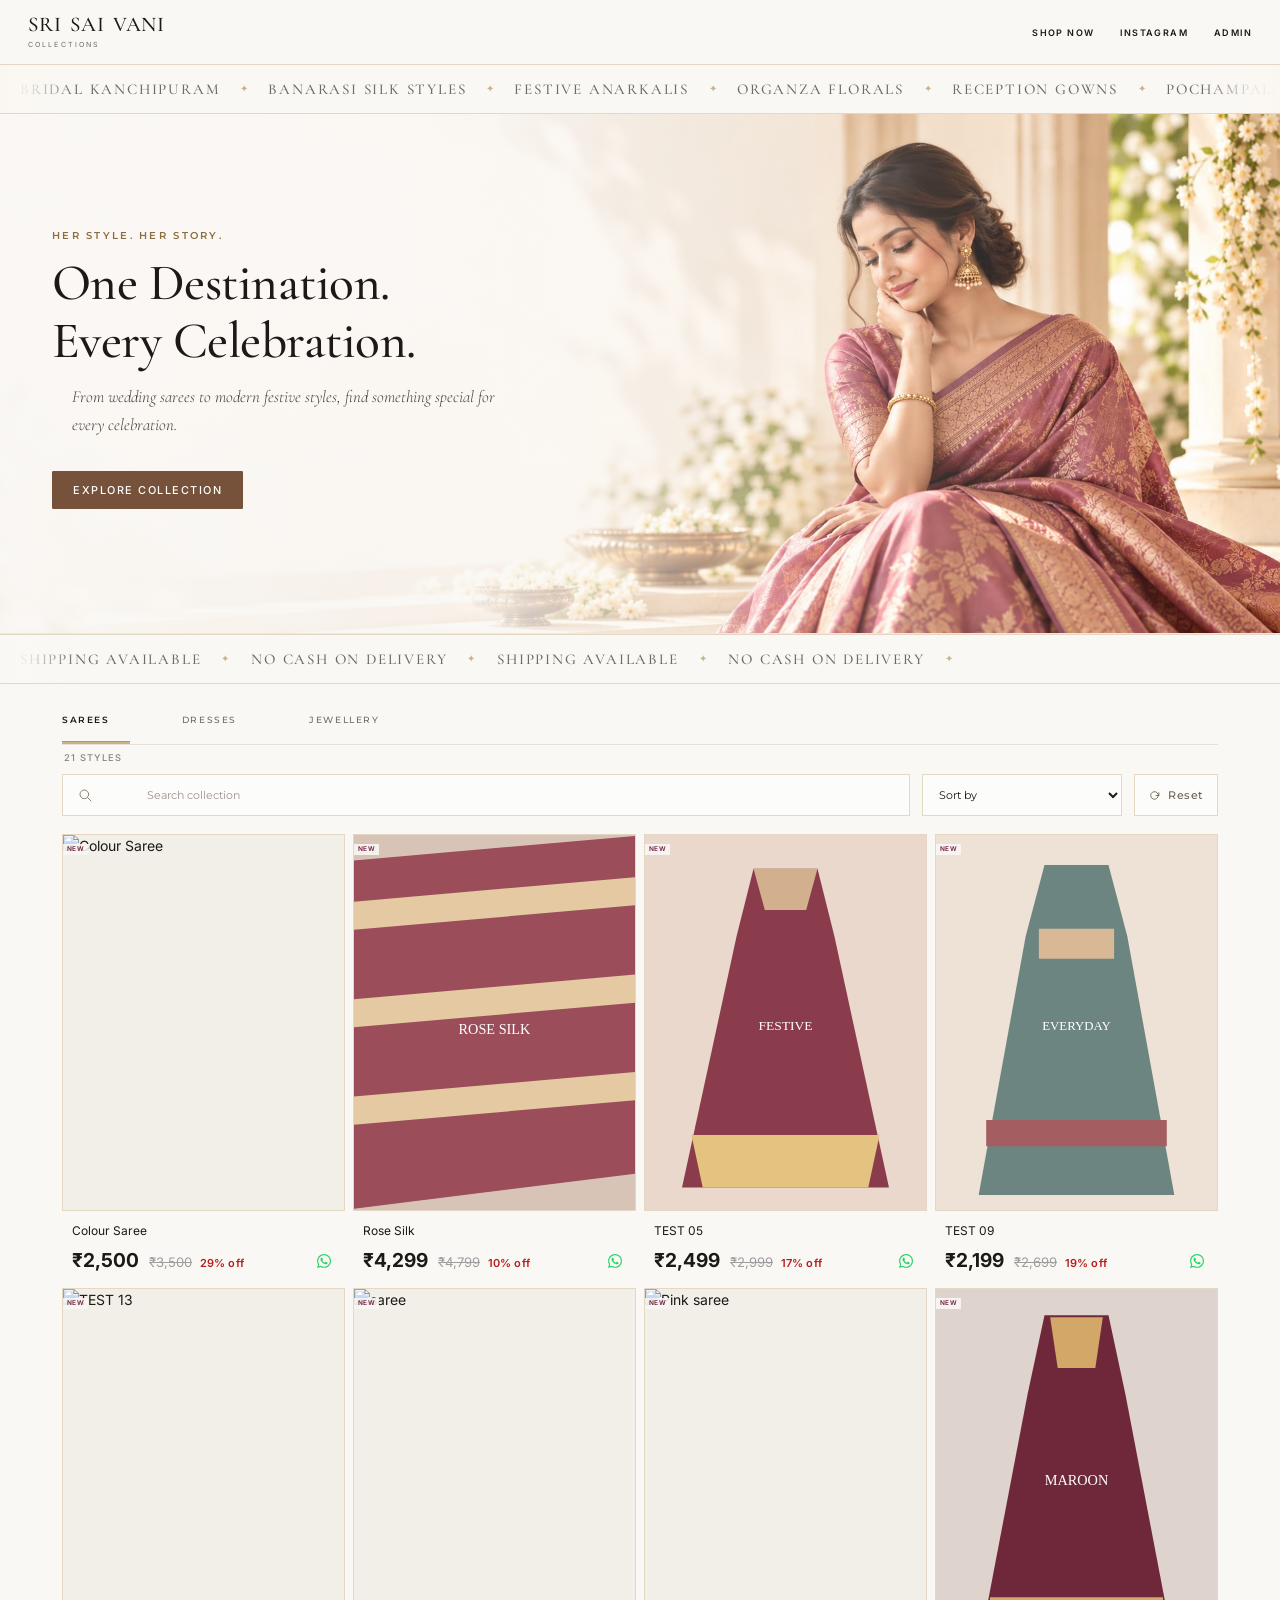
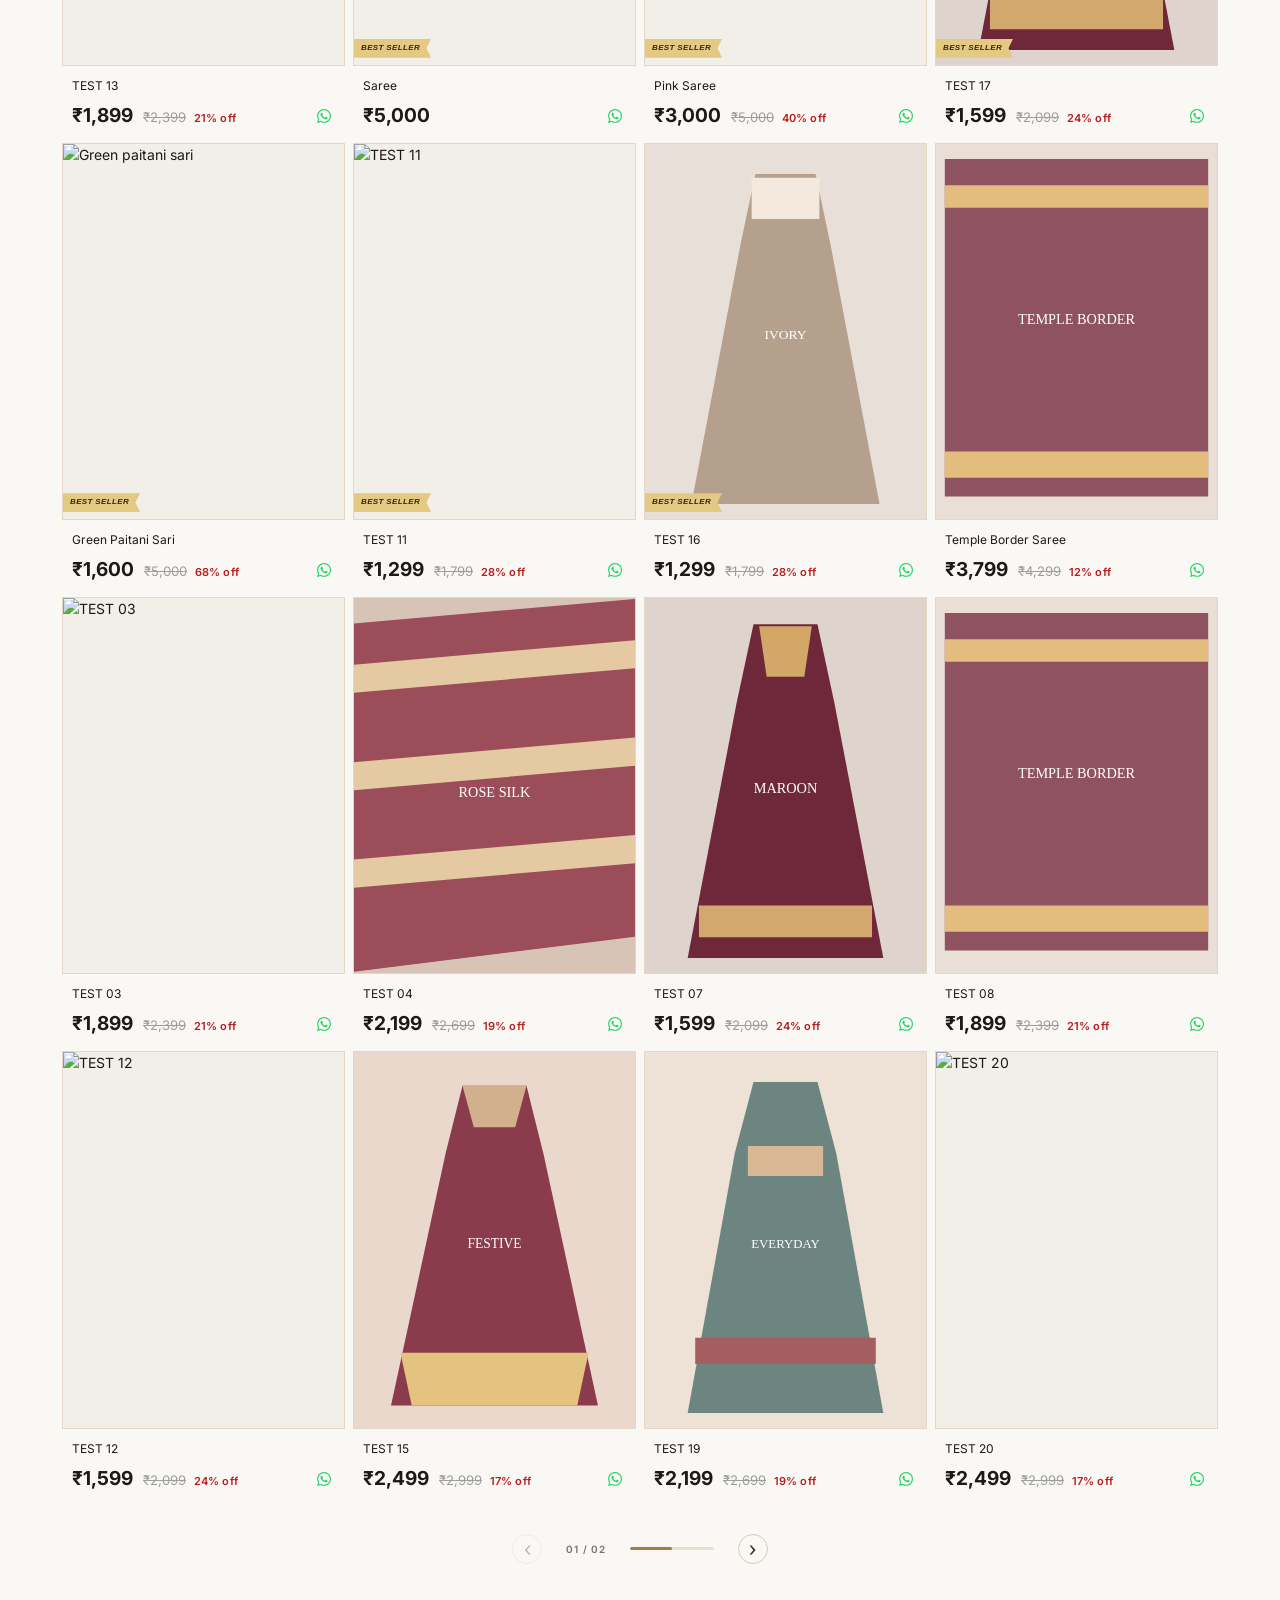
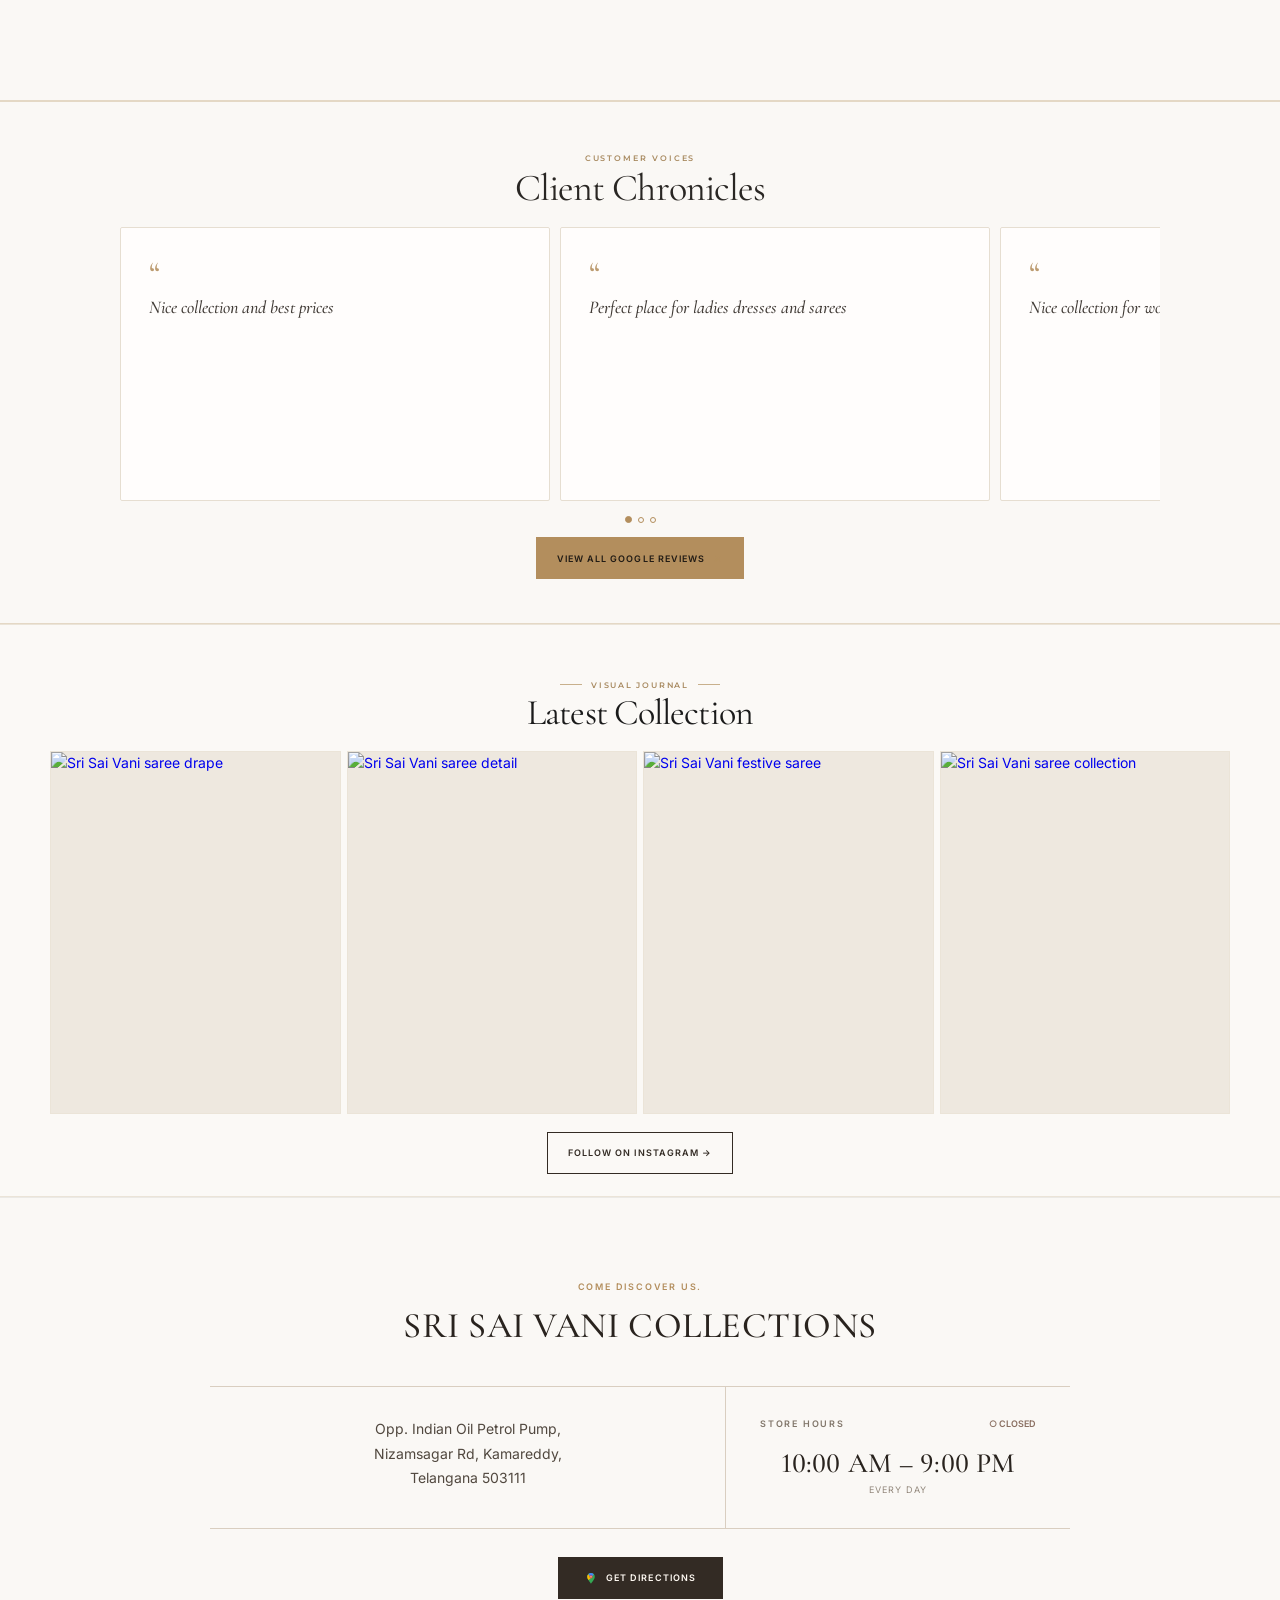
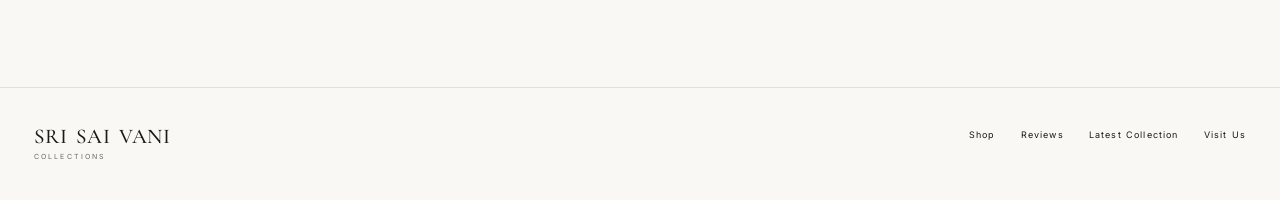
==== commit 8e455071: "Merge 7dbae1b5a4b3f745f542dbc65a3e19123a798cdc into cbc4faaee01a47c337b49bd98630ccde11b21af9" ====
--- a/index.html
+++ b/index.html
@@ -67,7 +67,7 @@
 #shop .search:focus-within{border-color:var(--gold);box-shadow:0 0 0 2px rgba(179,142,93,.08)}
 #shop .search input{width:100%;padding:0 6px;border:0;outline:0;background:transparent;color:var(--ink);font-size:11px}
 #shop .search input::placeholder{color:#9b928c}
-#shop .tools select{min-width:128px;height:36px;padding:0 9px;border:1px solid #E5DFD7;outline:0;background:transparent;color:var(--ink);font-size:10px}
+
 #shop .tools select:focus{border-color:var(--gold);box-shadow:0 0 0 2px rgba(179,142,93,.08)}
 
 /* Product cards */
@@ -321,7 +321,7 @@
 @media(max-width:600px){
  #shop .toolbar{margin-bottom:22px}
  #shop .tools{grid-template-columns:minmax(0,1fr) 108px}
- #shop .search,#shop .tools select{height:36px}
+
  #shop .products{grid-template-columns:repeat(2,minmax(0,1fr));gap:26px 12px}
  #shop .product-image{aspect-ratio:3/4}
 }
@@ -394,11 +394,7 @@
   height:2px;
   background:#B38E5D;
 }
-#shop .search:focus-within,
-#shop .tools select:focus{
-  border-color:#C8A97E;
-  box-shadow:0 0 0 2px rgba(200,169,126,.10);
-}
+
 
 
 /* DESKTOP HERO REFINEMENT: scoped to #shop and intentionally inactive below 992px */
@@ -1497,19 +1493,8 @@
   background:transparent !important;
   box-shadow:none !important;
 }
-#shop .tools select{
-  min-width:120px !important;
-  height:34px !important;
-  border-color:#E4D8C5 !important;
-  background:transparent !important;
-  color:#1C1917 !important;
-  box-shadow:none !important;
-}
-#shop .search:focus-within,
-#shop .tools select:focus{
-  border-color:#C8B28A !important;
-  box-shadow:0 0 0 2px rgba(200,178,138,.10) !important;
-}
+
+
 
 /* ---------- Product grid ---------- */
 #shop .products{
@@ -1694,10 +1679,7 @@
     flex:1 1 auto !important;
     width:auto !important;
   }
-  #shop .tools select{
-    flex:0 0 34% !important;
-    min-width:0 !important;
-  }
+
 }
 
 @media(max-width:600px){
@@ -1753,10 +1735,7 @@
     padding:8px 0 7px !important;
   }
   #shop .search,
-  #shop .tools select{
-    height:32px !important;
-    font-size:10px !important;
-  }
+
   #shop .products{
     gap:27px 12px !important;
   }
@@ -2742,13 +2721,13 @@
 #shop .lux-tabs button{appearance:none;position:relative;flex:0 0 auto;margin:0;padding:0 0 10px;border:0;background:transparent;color:#78716C;font-family:"Inter","Montserrat",Arial,sans-serif;font-size:.62rem;font-weight:600;line-height:1;letter-spacing:.18em;text-transform:uppercase;white-space:nowrap;cursor:pointer}
 #shop .lux-tabs button.active{color:#1C1917}
 #shop .lux-tabs button.active::after{content:"";position:absolute;left:0;right:0;bottom:0;height:1px;background:#B89758}
-#shop .lux-tools{display:flex;align-items:center;gap:10px;flex:0 0 auto}
+
 #shop .lux-search{position:relative;width:230px;height:40px;min-width:0;display:block;overflow:hidden}
 #shop .lux-search-icon{position:absolute;left:13px;top:50%;z-index:2;width:16px!important;height:16px!important;min-width:16px;min-height:16px;transform:translateY(-50%);display:grid;place-items:center;color:#8A8177;pointer-events:none}
 #shop .lux-search-icon svg{display:block!important;width:16px!important;height:16px!important;max-width:16px!important;max-height:16px!important;min-width:16px;min-height:16px;box-sizing:border-box;fill:none;stroke:currentColor;stroke-width:1.5;stroke-linecap:round}
 #shop .lux-search-input,#shop .lux-price-select{height:40px;box-sizing:border-box;border:1px solid #E4D8C5;border-radius:0;background:rgba(255,255,255,.58);color:#1C1917;font-family:"Inter","Montserrat",Arial,sans-serif;font-size:.68rem;line-height:1;outline:none}
 #shop .lux-search-input{display:block;width:100%;min-width:0;padding:0 12px 0 46px!important;margin:0;line-height:40px}
-#shop .lux-price-select{width:124px;padding:0 10px}
+
 #shop .lux-search-input::placeholder{color:#918980}
 #shop .lux-search-input:focus,#shop .lux-price-select:focus{border-color:#B89758;box-shadow:0 0 0 2px rgba(184,151,88,.08)}
 #shop .lux-product-grid{display:grid;grid-template-columns:repeat(4,minmax(0,1fr));column-gap:24px;row-gap:44px;width:100%}
@@ -2797,11 +2776,11 @@
 #shop{padding:28px 14px 56px}
 #shop .lux-catalog-toolbar{display:block;margin:0 0 24px}
 #shop .lux-tabs{gap:28px;margin:0 0 18px}
-#shop .lux-tools{width:100%;gap:10px}
+
 #shop .lux-search{flex:1 1 auto;width:auto;min-width:0;max-width:none}
 #shop .lux-search-icon{left:13px;width:16px!important;height:16px!important}
 #shop .lux-search-input{padding-left:46px!important}
-#shop .lux-price-select{flex:0 0 108px;width:108px}
+
 #shop .lux-product-grid{grid-template-columns:repeat(2,minmax(0,1fr));column-gap:14px;row-gap:30px}
 #shop .lux-item-title{font-size:1.08rem}
 #shop .lux-item-cat{font-size:.51rem}
@@ -2819,13 +2798,19 @@
 }
 
 
-/* FINAL ALIGNMENT FIX: catalog controls stay on-grid at every viewport */
-#shop .lux-catalog-toolbar{display:flex !important;flex-direction:column !important;align-items:stretch !important;gap:16px !important;}
-#shop .lux-tools{display:grid !important;grid-template-columns:minmax(0,1fr) 150px !important;gap:10px !important;align-items:stretch !important;}
+/* Desktop toolbar layout consolidated at the end of the document styles. */
+@media (max-width: 768px) {
+  #shop .lux-catalog-toolbar {
+    display: flex !important;
+    flex-direction: column !important;
+    align-items: stretch !important;
+    gap: 16px !important;
+  }
+}
 #shop .lux-search{width:100% !important;min-width:0 !important;}
 #shop .lux-search-input,#shop .lux-price-select{width:100% !important;min-width:0 !important;height:42px !important;box-sizing:border-box !important;}
 @media(max-width:430px){
-  #shop .lux-tools{grid-template-columns:minmax(0,1fr) 112px !important;gap:8px !important;}
+
   #shop .lux-search-input,#shop .lux-price-select{height:40px !important;}
 }
 /* ==========================================================================
@@ -2886,14 +2871,7 @@
   font-weight:600;
   border-bottom-color:#B38E5D;
 }
-#shop .lux-tools{
-  width:100%;
-  min-width:0;
-  display:grid;
-  grid-template-columns:minmax(0,1fr) 220px;
-  gap:12px;
-  margin-top:18px;
-}
+
 #shop .lux-search{
   position:relative;
   display:flex;
@@ -2943,18 +2921,7 @@
   font-weight:400;
 }
 #shop .lux-search-input::placeholder{color:#9A928B;opacity:1}
-#shop .lux-price-select{
-  width:100%;
-  min-width:0;
-  height:48px;
-  padding:0 14px;
-  border:1px solid #DED5C8;
-  outline:0;
-  background:#FBF9F5;
-  color:#1C1917;
-  font-family:"Montserrat",Arial,sans-serif!important;
-  font-size:13px;
-}
+
 #shop .lux-price-select:focus{border-color:#B38E5D}
 #shop .lux-product-grid{
   width:100%;
@@ -3149,23 +3116,9 @@
   }
   #shop .lux-tabs button:first-child{padding-left:0;padding-right:15px}
   /* Mobile search + price filter: matched compact luxury controls */
-  #shop .lux-tools{
-    align-items:center;
-    grid-template-columns:minmax(0,1fr) 110px;
-    gap:8px;
-    margin-top:14px;
-  }
+
   #shop .lux-search,
-  #shop .lux-price-select{
-    height:34px;
-    min-height:34px;
-    max-height:34px;
-    box-sizing:border-box;
-    border:1px solid rgba(215,204,185,.8);
-    border-radius:2px;
-    background:#FFFFFF;
-    color:#2C2825;
-  }
+
   #shop .lux-search{
     padding:0 8px;
   }
@@ -3191,13 +3144,7 @@
     background:transparent;
     color:#2C2825;
   }
-  #shop .lux-price-select{
-    width:110px;
-    padding:0 10px;
-    font-size:11.5px;
-    line-height:32px;
-    letter-spacing:.02em;
-  }
+
   #shop .lux-product-grid{
     grid-template-columns:repeat(2,minmax(0,1fr));
     gap:30px 12px;
@@ -3224,9 +3171,9 @@
 }
 @media(max-width:360px){
   #shop .lux-catalog-container{padding-inline:12px}
-  #shop .lux-tools{grid-template-columns:minmax(0,1fr) 98px}
+
   #shop .lux-search-input{font-size:11px}
-  #shop .lux-price-select{font-size:10px}
+
   #shop .lux-product-grid{gap-inline:10px}
 }.drape-editorial-inner{
   width:min(1080px,100%);
@@ -4037,32 +3984,16 @@
     margin-bottom:7px !important;
   }
 
-  #shop .lux-tools{
-    gap:6px !important;
-    margin:0 !important;
-    padding:0 !important;
-  }
+
 
   #shop .lux-search-input,
-  #shop .lux-price-select{
-    height:32px !important;
-    min-height:32px !important;
-    box-sizing:border-box !important;
-    border:1px solid #E5DFD7 !important;
-    border-radius:0 !important;
-    background:#FAF8F5 !important;
-    font-size:11px !important;
-    line-height:32px !important;
-  }
+
 
   #shop .lux-search-input{
     padding-left:40px !important;
   }
 
-  #shop .lux-price-select{
-    width:108px !important;
-    padding:0 8px !important;
-  }
+
 
   /* True compact two-column catalog. */
   #shop .products,
@@ -4385,32 +4316,43 @@
   opacity:.9 !important;
 }
 
-/* Keep both status labels on-image, compact and edge-aligned.
-   NEW uses the quiet top-left corner; SOLD OUT uses the bottom-left edge. */
+/* Koskii-inspired BEST SELLER ribbon only.
+   Preserve the existing NEW badge styling and placement unchanged. */
 #shop .lux-item-card > .ssv-badge-row{display:none!important;}
 #shop .lux-item-media .ssv-badge-dock{
   position:absolute!important;
-  top:6px!important;
-  left:6px!important;
-  right:auto!important;
-  bottom:auto!important;
-  width:fit-content!important;
-  max-width:calc(100% - 12px)!important;
+  inset:0!important;
+  width:auto!important;
+  max-width:none!important;
+  display:block!important;
+  z-index:20!important;
   margin:0!important;
   padding:0!important;
-  z-index:20!important;
   pointer-events:none!important;
 }
-#shop .lux-item-media .ssv-badge-pill{font-size:6.5px!important;padding:2px 4px!important;line-height:1.1!important;letter-spacing:.045em!important;}
+#shop .lux-item-media .ssv-badge-pill.pill-best{
+  position:absolute!important;top:auto!important;left:0!important;right:auto!important;bottom:7px!important;
+  display:inline-block!important;width:auto!important;max-width:calc(100% - 12px)!important;min-height:0!important;
+  margin:0!important;padding:5px 11px 5px 7px!important;box-sizing:border-box!important;
+  border:0!important;border-radius:0!important;box-shadow:none!important;background:#E4C982!important;color:#38251F!important;
+  font-family:"Inter",Arial,sans-serif!important;font-size:8px!important;font-style:italic!important;font-weight:700!important;
+  letter-spacing:.045em!important;line-height:1.1!important;text-transform:uppercase!important;white-space:nowrap!important;
+  clip-path:polygon(0 0,100% 0,94% 50%,100% 100%,0 100%)!important;
+}
+/* Restyle the existing SOLD OUT badge only; preserve stock logic and NEW styling. */
 #shop .lux-item-media .ssv-badge-pill.pill-out{
-  background:rgba(112,48,43,.86)!important;color:#fff!important;
-}
-#shop .lux-item-media .ssv-badge-pill.pill-new{
-  background:rgba(250,248,245,.9)!important;color:#702040!important;
-}
-#shop .lux-item-media:has(.pill-out) .ssv-badge-dock{
-  top:auto!important;bottom:6px!important;left:6px!important;
-}
+  position:absolute!important;top:auto!important;left:0!important;right:auto!important;bottom:7px!important;
+  display:inline-block!important;width:auto!important;max-width:calc(100% - 12px)!important;min-height:0!important;
+  margin:0!important;padding:5px 11px 5px 7px!important;box-sizing:border-box!important;
+  border:0!important;border-radius:0!important;box-shadow:none!important;
+  background:#E4C982!important;color:#38251F!important;
+  font-family:"Inter",Arial,sans-serif!important;font-size:8px!important;font-style:italic!important;font-weight:700!important;
+  letter-spacing:.045em!important;line-height:1.1!important;text-transform:uppercase!important;white-space:nowrap!important;
+  clip-path:polygon(0 0,100% 0,94% 50%,100% 100%,0 100%)!important;
+}
+#shop .lux-item-media:has(.pill-out) .ssv-badge-pill.pill-new,
+#shop .lux-item-media:has(.pill-out) .ssv-badge-pill.pill-best{display:none!important;}
+@media(max-width:600px){#shop .lux-item-media .ssv-badge-pill.pill-best{font-size:7px!important;padding:4px 8px 4px 5px!important;}}
 
 /* Compact product information, flush to image. */
 #shop .lux-item-body{
@@ -4568,63 +4510,7 @@
     display:none !important;
   }
 }
-/* Search and sort controls: matching height, border, radius and visual weight on every viewport. */
-#shop .tools{
-  display:flex !important;
-  align-items:stretch !important;
-  gap:12px !important;
-  width:100% !important;
-}
-#shop .search,
-#shop .tools select{
-  box-sizing:border-box !important;
-  height:44px !important;
-  min-height:44px !important;
-  border:1px solid #DCCFBC !important;
-  border-radius:0 !important;
-  background:#FBF9F6 !important;
-  color:#292521 !important;
-  box-shadow:none !important;
-  font:400 14px/1.2 inherit !important;
-}
-#shop .search{
-  flex:1 1 0 !important;
-  width:auto !important;
-  min-width:0 !important;
-  padding:0 14px !important;
-}
-#shop .search input{
-  box-sizing:border-box !important;
-  min-width:0 !important;
-  height:100% !important;
-  font-size:14px !important;
-  line-height:1.2 !important;
-}
-#shop .tools select{
-  flex:0 0 34% !important;
-  width:34% !important;
-  min-width:0 !important;
-  padding:0 12px !important;
-  font-size:14px !important;
-  line-height:1.2 !important;
-}
-#shop .search:focus-within,
-#shop .tools select:focus{
-  outline:none !important;
-  border-color:#BDA57C !important;
-  box-shadow:0 0 0 2px rgba(189,165,124,.12) !important;
-}
-@media(max-width:900px){
-  #shop .tools{gap:12px !important;width:100% !important;}
-  #shop .search{flex:1 1 0 !important;width:auto !important;}
-  #shop .tools select{flex:0 0 34% !important;width:34% !important;}
-}
-@media(max-width:600px){
-  #shop .search,
-  #shop .tools select{height:44px !important;min-height:44px !important;font-size:13px !important;}
-  #shop .search input{font-size:13px !important;}
-  #shop .tools select{padding:0 9px !important;}
-}
+/* Legacy .tools toolbar overrides removed. The #shop .lux-tools rules are authoritative. */
 
 /* Consistent navigation: all three links use plain text styling, no mixed decorations. */
 .header nav{
@@ -5078,116 +4964,8 @@
 }
 
 
-/* FINAL SEARCH COLLECTION FIX - CSS ONLY
-   Scoped exclusively to the storefront search control. */
-#shop .lux-search{
-  position:relative !important;
-  display:flex !important;
-  align-items:center !important;
-  box-sizing:border-box !important;
-  width:100% !important;
-  min-width:0 !important;
-  height:40px !important;
-  margin:0 !important;
-  padding:0 12px !important;
-  overflow:hidden !important;
-  border:1px solid #E4D8C5 !important;
-  border-radius:0 !important;
-  background:rgba(255,255,255,.58) !important;
-}
-#shop .lux-search:focus-within{
-  border-color:#B89758 !important;
-  box-shadow:0 0 0 2px rgba(184,151,88,.08) !important;
-}
-#shop .lux-search-icon{
-  position:static !important;
-  flex:0 0 16px !important;
-  width:16px !important;
-  height:16px !important;
-  min-width:16px !important;
-  min-height:16px !important;
-  margin:0 12px 0 0 !important;
-  padding:0 !important;
-  transform:none !important;
-  display:grid !important;
-  place-items:center !important;
-  color:#8A8177 !important;
-  pointer-events:none !important;
-}
-#shop .lux-search-icon svg{
-  display:block !important;
-  width:16px !important;
-  height:16px !important;
-  min-width:16px !important;
-  min-height:16px !important;
-  max-width:16px !important;
-  max-height:16px !important;
-  margin:0 !important;
-  padding:0 !important;
-  fill:none !important;
-  stroke:currentColor !important;
-  stroke-width:1.5 !important;
-  stroke-linecap:round !important;
-  overflow:visible !important;
-}
-#shop .lux-search-input{
-  flex:1 1 auto !important;
-  display:block !important;
-  width:auto !important;
-  min-width:0 !important;
-  height:100% !important;
-  margin:0 !important;
-  padding:0 !important;
-  border:0 !important;
-  outline:none !important;
-  box-shadow:none !important;
-  background:transparent !important;
-  color:#1C1917 !important;
-  font-family:"Inter","Montserrat",Arial,sans-serif !important;
-  font-size:11px !important;
-  font-weight:400 !important;
-  line-height:1 !important;
-  letter-spacing:0 !important;
-}
-#shop .lux-search-input::placeholder{
-  color:#918980 !important;
-  opacity:1 !important;
-}
-#shop .lux-search-input:focus{
-  border:0 !important;
-  outline:none !important;
-  box-shadow:none !important;
-}
-@media(max-width:760px){
-  #shop .lux-search{
-    flex:1 1 auto !important;
-    width:auto !important;
-    min-width:0 !important;
-    height:32px !important;
-    padding:0 10px !important;
-  }
-  #shop .lux-search-icon{
-    flex-basis:14px !important;
-    width:14px !important;
-    height:14px !important;
-    min-width:14px !important;
-    min-height:14px !important;
-    margin-right:9px !important;
-  }
-  #shop .lux-search-icon svg{
-    width:14px !important;
-    height:14px !important;
-    min-width:14px !important;
-    min-height:14px !important;
-    max-width:14px !important;
-    max-height:14px !important;
-  }
-  #shop .lux-search-input{
-    height:100% !important;
-    font-size:11px !important;
-    line-height:32px !important;
-  }
-}#visit .ssv-map-frame{
+/* Legacy duplicate search-control override removed; authoritative rules are in #ssv-catalog-reset-responsive-fix. */
+#visit .ssv-map-frame{
   border-radius:4px !important;
   border:1px solid rgba(231,222,200,.85) !important;
   overflow:hidden !important;
@@ -8866,7 +8644,7 @@
 #visit.store-premium-redesign{padding:clamp(68px,8vw,100px) 24px;background:#f7f3ed;border-top:1px solid rgba(67,53,39,.08);border-bottom:1px solid rgba(67,53,39,.08)}
 .store-premium-inner{width:min(860px,100%);margin:0 auto}
 .store-premium-intro{text-align:center;margin:0 auto 42px}
-.store-premium-eyebrow{margin:0 0 14px;font-family:"Inter","Montserrat",Arial,sans-serif;font-size:9px;font-weight:600;letter-spacing:.25em;color:#81766a}
+.store-premium-eyebrow{margin:0 0 14px;font-family:"Inter","Montserrat",Arial,sans-serif;font-size:9px;font-weight:600;letter-spacing:.25em;color:#B38E5D}
 .store-premium-intro h2{margin:0;font-family:"Cormorant Garamond",Georgia,serif;font-size:clamp(30px,4vw,36px);line-height:1.05;font-weight:500;letter-spacing:.015em;color:#29231e}
 .store-premium-grid{display:grid;grid-template-columns:1.2fr .8fr;border-top:1px solid #d9cec0;border-bottom:1px solid #d9cec0}
 .store-premium-location,.store-premium-hours{padding:30px 34px}
@@ -9132,6 +8910,55 @@
   }
 }
 </style>
+<style id="reduce-product-card-row-gap">
+/* Desktop / Tablet: reduce vertical gap between product rows */
+#shop .lux-product-grid,
+#shop .products {
+  row-gap: 18px !important;
+}
+
+/* Mobile: compact vertical gap between cards */
+@media (max-width: 600px) {
+  #shop .lux-product-grid,
+  #shop .products {
+    row-gap: 8px !important;
+  }
+}
+</style>
+<link rel="stylesheet" href="./checkout.css?v=guest-cart-1">
+  <link rel="stylesheet" href="./saree-finder.css?v=2">
+<style id="admin-luxury-occasion-badges">
+.occ-badge-wrap {
+  display: flex;
+  flex-wrap: nowrap;
+  gap: 4px;
+  min-width: 0;
+  max-width: 100%;
+  overflow: hidden;
+  margin: 4px 0 6px 0;
+}
+
+.occ-badge-item {
+  display: block;
+  flex: 1 1 0;
+  box-sizing: border-box;
+  min-width: 0;
+  max-width: none;
+  overflow: hidden;
+  text-overflow: ellipsis;
+  white-space: nowrap;
+  text-align: center;
+  border: 1px solid #C5A67C;
+  border-radius: 999px;
+  background: #FAF5EC;
+  color: #1C1917;
+  font-size: 8px;
+  line-height: 1.15;
+  letter-spacing: 0.01em;
+  text-transform: uppercase;
+  padding: 1px 2px;
+}
+</style>
 </head>
 <script id="store-hours-auto-status">
 (function(){
@@ -9234,20 +9061,41 @@
     </div>
   </div>
 </section>
+<section class="ssv-shipping-marquee" aria-label="SHIPPING AVAILABLE • NO CASH ON DELIVERY">
+  <span class="ssv-shipping-marquee__sr-only">SHIPPING AVAILABLE • NO CASH ON DELIVERY</span>
+  <div class="ssv-shipping-marquee__viewport" aria-hidden="true">
+    <div class="ssv-shipping-marquee__track">
+      <div class="ssv-shipping-marquee__group">
+        <span class="ssv-shipping-marquee__message">SHIPPING AVAILABLE <span class="ssv-shipping-marquee__separator">✦</span> NO CASH ON DELIVERY</span>
+      </div>
+    </div>
+  </div>
+</section>
 <section id="shop" class="lux-catalog-section" aria-label="Curated Catalog">
 <div class="lux-catalog-container">
     <div class="lux-catalog-toolbar">
       <div class="lux-tabs-wrap"><div id="tabs" class="tabs lux-tabs" role="tablist" aria-label="Collection category"></div><span id="catalogCount" class="lux-catalog-count" aria-live="polite"></span></div>
-      <div class="tools lux-tools">
-        <label class="search lux-search">
+      <div class="tools lux-tools" id="mobileCollectionControls">
+        <div class="search lux-search mobile-lux-search">
           <span class="lux-search-icon" aria-hidden="true"><svg viewBox="0 0 24 24" focusable="false"><circle cx="11" cy="11" r="6.5"></circle><path d="M16 16l5 5"></path></svg></span>
           <input id="search" class="lux-search-input" type="search" placeholder="Search collection" autocomplete="off" aria-label="Search collection">
-        </label>
-        <select id="price" class="lux-price-select" aria-label="Sort by price">
-          <option value="" selected disabled>Sort by Price</option>
-          <option value="low-high">Price: Low to High</option>
-          <option value="high-low">Price: High to Low</option>
-        </select>
+          <button id="clearCatalogSearch" class="lux-search-clear" type="button" aria-label="Clear search" hidden>×</button>
+        </div>
+        <div class="lux-mobile-sort" aria-label="Sort collection">
+          <svg class="lux-mobile-sort-icon" viewBox="0 0 42 42" aria-hidden="true" focusable="false">
+            <path d="M14 9v24m0-24-4 4m4-4 4 4M28 33V9m0 24-4-4m4 4 4-4"></path>
+          </svg>
+          <select id="price" class="lux-price-select" aria-label="Sort products">
+            <option value="" selected>Sort by</option>
+            <option value="new-arrivals">New Arrival (Newest First)</option>
+            <option value="low-high">Price: Low to High</option>
+            <option value="high-low">Price: High to Low</option>
+          </select>
+        </div>
+        <button id="resetCatalog" class="lux-reset-button" type="button" aria-label="Reset search and sorting" title="Reset">
+          <svg viewBox="0 0 24 24" aria-hidden="true"><path d="M20 7v5h-5"></path><path d="M19 12a7 7 0 1 1-2-4.95L20 12"></path></svg>
+          <span class="lux-reset-label">Reset</span>
+        </button>
       </div>
     </div>
     <div id="products" class="products lux-product-grid" aria-live="polite"></div>
@@ -9362,7 +9210,51 @@
   <button type="button" id="resendOtpBtn" class="text-link" style="display:none;">RESEND OTP</button>
   <button type="button" id="forgotPassword" class="text-link" style="display:none;">Forgot password?</button>
   <small id="loginMsg" class="storage-status-msg" aria-live="polite"></small>
-</div><div id="studio" class="hidden"><div class="studio-nav"><button data-view="products">PRODUCTS</button><button data-view="settings">SETTINGS</button></div><div id="adminFeedback" class="admin-feedback" role="status" aria-live="polite" aria-atomic="true" hidden></div><div id="studioBody"></div></div></div></div><!-- pages-deploy-sync-20261008-store-final -->
+</div><div id="studio" class="hidden"><div class="studio-nav"><button data-view="products">PRODUCTS</button><button data-view="settings">SETTINGS</button></div><div id="adminFeedback" class="admin-feedback" role="status" aria-live="polite" aria-atomic="true" hidden></div><div id="studioBody"></div></div></div></div>
+<style id="ssv-admin-responsive-touch-and-desktop-20261011">
+/* Admin Studio responsive correction. Touch devices stay readable even when the browser requests Desktop site.
+   Scope is limited to #admin; no authentication, storage, CRUD or WhatsApp behavior changes. */
+#admin .admin-settings-grid,
+#admin .admin-settings-group,
+#admin .admin-setting-field {min-width:0;box-sizing:border-box;}
+#admin .admin-settings-grid input:not([type=checkbox)],
+#admin .admin-settings-grid textarea,
+#admin .admin-settings-grid select {width:100%;min-width:0;max-width:100%;box-sizing:border-box;}
+#admin .admin-wa-number-help {display:block;line-height:1.45;overflow-wrap:anywhere;}
+@media (pointer:coarse) and (hover:none) {
+  #admin.modal:not(.hidden) {padding:8px!important;align-items:stretch!important;}
+  #admin.modal:not(.hidden) > .panel {
+    width:100%!important;max-width:none!important;height:100%!important;max-height:100%!important;
+    min-height:0!important;margin:0!important;padding:16px 14px 22px!important;
+    overflow:auto!important;overscroll-behavior:contain;-webkit-overflow-scrolling:touch;
+  }
+  #admin .panel-top {gap:12px!important;align-items:center!important;}
+  #admin .panel-top h2 {font-size:clamp(25px,4vw,32px)!important;}
+  #admin .admin-header-actions {flex-shrink:0;}
+  #admin .studio-nav {position:sticky;top:0;z-index:5;}
+  #admin .studio-nav button[data-view] {min-height:44px!important;font-size:11px!important;}
+  #admin .admin-settings-grid {grid-template-columns:minmax(0,1fr)!important;gap:13px!important;padding:12px 10px 16px!important;}
+  #admin .admin-setting-field {display:flex;flex-direction:column;gap:6px!important;font-size:12px!important;}
+  #admin .admin-setting-field > span:first-child {font-size:12px!important;line-height:1.35!important;}
+  #admin .admin-setting-field input:not([type=checkbox]):not(#setWa),
+  #admin .admin-setting-field textarea,
+  #admin .admin-setting-field select {height:auto;min-height:44px!important;margin:0!important;padding:10px 11px!important;font-size:14px!important;}
+  #admin .admin-wa-number-help {font-size:11px!important;}
+  #admin .admin-settings-group > summary {min-height:44px;display:flex;align-items:center;padding:12px!important;font-size:14px!important;}
+  #admin .admin-settings-intro {font-size:12px!important;line-height:1.5!important;}
+}
+/* Full-width, two-column settings on ordinary desktop; stack only when the actual viewport is narrow. */
+@media (min-width:901px) and (pointer:fine) {
+  #admin.modal:not(.hidden) > .panel {width:min(1040px,calc(100vw - 48px))!important;max-width:1040px!important;}
+  #admin .admin-settings-grid {grid-template-columns:repeat(2,minmax(0,1fr))!important;gap:14px 18px!important;}
+}
+@media (max-width:600px) {
+  #admin .admin-settings-grid {grid-template-columns:minmax(0,1fr)!important;}
+}
+</style>
+
+
+<!-- pages-deploy-sync-20261008-store-final -->
 <script>
 
 /* Embedded catalog fallback: keeps the storefront functional if GitHub catalog is unavailable. */
@@ -9521,7 +9413,7 @@
     return /^(ghp_|github_pat_|gho_|ghu_|ghs_|ghr_)[A-Za-z0-9_]+$/.test(String(value||"").trim());
   };
 
-  const extractToken=(raw)=>{
+  const extractToken=(raw,allowOpaqueCanonical=false)=>{
     const value=String(raw||"").trim();
     if(isGithubToken(value))return value;
 
@@ -9543,11 +9435,15 @@
       }
     }catch(_){}
 
-    return "";
+    // The canonical key is written only after a successful GitHub API
+    // verification. Accept its opaque value here so a future GitHub token
+    // prefix does not make an already-saved token look missing. GitHub API
+    // requests remain the authority for whether that token is still usable.
+    return allowOpaqueCanonical&&value?value:"";
   };
 
   const read=(storage,key)=>{
-    try{return extractToken(storage.getItem(key));}catch(_){return "";}
+    try{return extractToken(storage.getItem(key),key===GITHUB_TOKEN_KEY);}catch(_){return "";}
   };
 
   // 1. Known keys used by current and previous versions.
@@ -9587,7 +9483,10 @@
 /* Keep the token accessor available to every Admin handler.
    This also protects older cached page instances from a missing global binding. */
 window.getSavedGithubToken=getSavedGithubToken;
-let products=[],settings={},category="All",adminPassword="",githubOriginalIds=new Set();
+let products=[],settings={},category="Sarees",adminPassword="",githubOriginalIds=new Set(),categorySettingsReady=false;
+// Settings may only be edited after a successful authoritative GitHub read.
+let settingsAuthoritativeLoaded=false;
+let settingsFormBaseline={};
 let catalogPage=0;
 const CATALOG_PAGE_SIZE=20;
 function $(s){return document.querySelector(s)} function all(s){return document.querySelectorAll(s)}
@@ -9621,6 +9520,14 @@
   if(!r.ok){
     const error=new Error(d.message||"GitHub request failed");
     error.status=r.status;
+    const message=String(d.message||"");
+    error.rateLimited=r.status===403&&(
+      /rate limit|secondary rate limit|abuse detection/i.test(message)||
+      r.headers.get("x-ratelimit-remaining")==="0"||
+      Boolean(r.headers.get("retry-after"))
+    );
+    error.retryAfter=r.headers.get("retry-after")||"";
+    error.rateLimitReset=r.headers.get("x-ratelimit-reset")||"";
     throw error;
   }
   return d;
@@ -9646,13 +9553,15 @@
 }
 async function githubReadJson(path){
   const d=await githubRequest("/repos/"+GITHUB_REPO+"/contents/"+path+"?ref="+encodeURIComponent(GITHUB_BRANCH));
-  const content=atob(String(d.content||"").replace(/\n/g,""));
-  return {value:JSON.parse(content),sha:d.sha};
+  const binary=atob(String(d.content||"").replace(/\n/g,""));
+  const bytes=Uint8Array.from(binary,c=>c.charCodeAt(0));
+  return {value:JSON.parse(new TextDecoder().decode(bytes)),sha:d.sha};
 }
 async function githubReadJsonFresh(path){
   const d=await githubRequest("/repos/"+GITHUB_REPO+"/contents/"+path+"?ref="+encodeURIComponent(GITHUB_BRANCH)+"&cachebust="+Date.now()+"-"+Math.random().toString(36).slice(2));
-  const content=atob(String(d.content||"").replace(/\n/g,""));
-  return {value:JSON.parse(content),sha:d.sha};
+  const binary=atob(String(d.content||"").replace(/\n/g,""));
+  const bytes=Uint8Array.from(binary,c=>c.charCodeAt(0));
+  return {value:JSON.parse(new TextDecoder().decode(bytes)),sha:d.sha};
 }
 async function githubWriteJson(path,value,sha,message){
   const content=btoa(unescape(encodeURIComponent(JSON.stringify(value,null,2))));
@@ -9755,18 +9664,31 @@
       if(String(incoming.whatsapp??"").trim()===""&&String(existing.whatsapp??"").trim()!=="") merged.whatsapp=existing.whatsapp;
       try{
         await githubWriteJson("data/settings.json",merged,current.sha,attempt===0?"Update shop settings":"Retry shop settings update");
-        const verified=await githubReadJsonFresh("data/settings.json");
-        for(const [key,value] of Object.entries(incoming)){
-          if(JSON.stringify(verified.value?.[key])!==JSON.stringify(value)){
-            throw new Error("Settings were saved but could not be verified. Refresh the page before trying again.");
-          }
-        }
-        return {ok:true,settings:verified.value};
       }catch(writeError){
         lastError=writeError;
         if(!isGithubShaConflict(writeError)||attempt===4)throw writeError;
         await new Promise(resolve=>setTimeout(resolve,150*(attempt+1)+Math.floor(Math.random()*120)));
+        continue;
       }
+
+      // Verification must compare against the merged payload actually written.
+      // For example, an intentionally blank WhatsApp field preserves the
+      // existing number above, so comparing against incoming would falsely fail.
+      let verified;
+      try{
+        verified=await githubReadJsonFresh("data/settings.json");
+      }catch(verifyError){
+        const error=new Error("Settings may have been saved, but we couldn't verify the changes. Refresh and check your settings before trying again.");
+        error.verificationInconclusive=true;
+        error.cause=verifyError;
+        throw error;
+      }
+      for(const [key,value] of Object.entries(merged)){
+        if(JSON.stringify(verified.value?.[key])!==JSON.stringify(value)){
+          throw new Error("Settings may have been saved, but we couldn't verify the changes. Refresh and check your settings before trying again.");
+        }
+      }
+      return {ok:true,settings:verified.value};
     }
     throw lastError||new Error("Shop settings could not be saved.");
   }
@@ -9793,14 +9715,29 @@
   }
   if(body.action==="deleteImage"){
     const path=String(body.path||"");
-    if(!/^assets\/products\/[a-zA-Z0-9._-]+$/.test(path)) throw new Error("Invalid image path.");
-    const file=await githubRequest("/repos/"+GITHUB_REPO+"/contents/"+path);
-    if(!file?.sha) throw new Error("Image was not found in GitHub.");
-    await githubRequest("/repos/"+GITHUB_REPO+"/contents/"+path,{
-      method:"DELETE",
-      headers:{"Content-Type":"application/json"},
-      body:JSON.stringify({message:"Remove unused product image",sha:file.sha,branch:GITHUB_BRANCH})
-    });
+    const activeImagePath=/^assets\/products\/[a-zA-Z0-9._-]+$/.test(path);
+    if(!activeImagePath&&!isSafeUnusedImagePath(path)) throw new Error("Invalid image path.");
+    // Protect active references even if a product record or page asset unexpectedly points into the archive.
+    // If references cannot be verified, imageHasKnownReferences fails closed and the deletion is blocked.
+    if(await imageHasKnownReferences(path))throw new Error("Image is still referenced or its reference status could not be verified.");
+    const file=await githubRequest("/repos/"+GITHUB_REPO+"/contents/"+path+"?ref="+encodeURIComponent(GITHUB_BRANCH)+"&deleteCheck="+Date.now());
+    if(!file?.sha||file.type!=="file") throw new Error("Image was not found on the configured branch.");
+    if(body.expectedSha&&body.expectedSha!==file.sha)throw new Error("Image changed since it was selected. Refresh the list and try again.");
+    await githubRequest("/repos/"+GITHUB_REPO+"/contents/"+path,{method:"DELETE",headers:{"Content-Type":"application/json"},body:JSON.stringify({message:"Remove unused product image",sha:file.sha,branch:GITHUB_BRANCH})});
+    let after;
+    try{
+      after=await githubRequest("/repos/"+GITHUB_REPO+"/contents/"+path+"?ref="+encodeURIComponent(GITHUB_BRANCH)+"&verifyDelete="+Date.now());
+    }catch(error){
+      if(error.status===404)return {ok:true};
+      // Retry transient verification failures before surfacing an uncertain outcome.
+      try{after=await githubRequest("/repos/"+GITHUB_REPO+"/contents/"+path+"?ref="+encodeURIComponent(GITHUB_BRANCH)+"&verifyDeleteRetry="+Date.now());}
+      catch(retryError){if(retryError.status===404)return {ok:true};const uncertain=new Error("Deletion outcome is uncertain because GitHub could not verify the final state. Refresh the list before retrying.");uncertain.uncertain=true;throw uncertain;}
+    }
+    if(after&&after.sha){
+      // One more fresh read protects against a stale response immediately after DELETE.
+      try{const finalCheck=await githubRequest("/repos/"+GITHUB_REPO+"/contents/"+path+"?ref="+encodeURIComponent(GITHUB_BRANCH)+"&verifyDeleteFinal="+Date.now());if(finalCheck?.sha)throw new Error("GitHub still reports the image after deletion.");}
+      catch(finalError){if(finalError.status===404)return {ok:true};if(finalError.message==="GitHub still reports the image after deletion.")throw finalError;const uncertain=new Error("Deletion was submitted, but the final verification request failed. Refresh the list before retrying.");uncertain.uncertain=true;throw uncertain;}
+    }
     return {ok:true};
   }
   throw new Error("Unknown action");
@@ -9809,77 +9746,116 @@
   return localApi(body);
 }
 async function loadPublicJson(path){
-  // Prefer the same-origin GitHub Pages file. This is the deployed site's
-  // authoritative public catalog and avoids raw.githubusercontent.com
-  // propagation/rate-limit/cache differences.
+  // The GitHub Contents API is the source of truth for products. If it is
+  // unavailable, do not silently accept a possibly stale Pages/CDN catalogue:
+  // showing an explicit temporary-unavailable state is safer than hiding a
+  // recently saved product after refresh.
+  let lastError=null;
+  try{
+    const result=await publicGitHubReadJson(path);
+    const value=result.value;
+    if(path.endsWith("products.json") && !Array.isArray(value)){
+      throw new Error("Product catalog format is invalid.");
+    }
+    if(path.endsWith("products.json") && value.length===0){
+      throw new Error("Product catalog is empty.");
+    }
+    return {value};
+  }catch(e){
+    lastError=e;
+  }
+
+  // If the Contents API is rate-limited or temporarily unavailable, fall back
+  // to the published static JSON. Validate the product payload before using it.
+  // The static copy can lag briefly after an Admin save, but is safer than an
+  // empty storefront during an API outage.
   const sources=[
     path,
     "https://raw.githubusercontent.com/"+GITHUB_REPO+"/"+GITHUB_BRANCH+"/"+path
   ];
-  let lastError=null;
-
   for(const base of sources){
     try{
       const separator=base.includes("?")?"&":"?";
       const url=base+separator+"cb="+Date.now();
-      const r=await fetch(url,{
-        cache:"no-store",
-        headers:{"Accept":"application/json"}
-      });
-
+      const r=await fetch(url,{cache:"no-store",headers:{"Accept":"application/json"}});
       if(!r.ok) throw new Error("HTTP "+r.status);
-
       const value=await r.json();
-      if(path.endsWith("products.json") && !Array.isArray(value)){
-        throw new Error("Product catalog format is invalid.");
+      if(path.endsWith("products.json") && (!Array.isArray(value)||value.length===0)){
+        throw new Error("Fallback product catalogue is invalid or empty.");
       }
-      if(path.endsWith("products.json") && Array.isArray(value) && value.length===0){
-        throw new Error("Product catalog is empty.");
-      }
-
       return {value};
     }catch(e){
       lastError=e;
     }
   }
-
-  throw lastError||new Error("Public catalog could not be loaded.");
-}
-
+  throw lastError||new Error("Public catalogue settings could not be loaded.");
+}
 async function removeLegacyInstagramEmbed(){
   document.querySelectorAll('iframe[src*="instagram.com"], iframe[src*="instagramcdn.com"], .instagram-media, .instagram-embed').forEach(function(el){ el.remove(); });
 }
 async function load(){
   removeLegacyInstagramEmbed();
+
+  // Load products independently: a settings failure must never discard valid products.
   try{
-    // Storefront reads are PUBLIC. They must never depend on an Admin GitHub
-    // token or GitHub API rate-limit. Admin credentials are only required for
-    // CRUD/settings writes.
-    const [pr,sr]=await Promise.all([
-      loadPublicJson("data/products.json"),
-      loadPublicJson("data/settings.json")
-    ]);
+    const pr=await loadPublicJson("data/products.json");
     if(!Array.isArray(pr.value)||pr.value.length===0) throw new Error("Empty Git-backed catalog.");
     products=pr.value;
     githubOriginalIds=new Set(products.map(p=>Number(p.id)));
+  }catch(e){
+    console.error("Public product catalogue load failed:",e);
+    if(!Array.isArray(products)||!products.length){
+      products=[];
+    }
+  }
+
+  // Settings are optional for product rendering. Keep safe defaults if their
+  // request fails, then continue to render any successfully loaded products.
+  try{
+    const sr=await loadPublicJson("data/settings.json");
     settings=(sr.value&&typeof sr.value==="object")?{...sr.value}:{};
-    delete settings.githubToken;
+    categorySettingsReady=true;
+  }catch(e){
+    console.error("Public storefront settings could not be loaded; category visibility is locked:",e);
+    settings={name:"SRI SAI VANI",whatsapp:"",instagram:"https://www.instagram.com/sri_sai_vani_collections/"};
+    categorySettingsReady=false;
+  }
+  delete settings.githubToken;
+  // Never broadcast fallback settings as if category availability were verified.
+  // Finder and cart remain fail-closed until a successful settings read or Admin refresh.
+  if(categorySettingsReady){if(category==="__browse_all__"||!isCategoryEnabled(category))category=ssvDefaultStorefrontCategory(products);window.dispatchEvent(new CustomEvent("ssv:settings-updated",{detail:{settings:{...settings}}}));}
+
+  try{
     apply();
-    render();
-return true;
   }catch(e){
-    console.error("Public catalog load failed:",e);
-    if(Array.isArray(products)&&products.length){
+    console.error("Storefront settings could not be applied:",e);
+  }
+
+  if(Array.isArray(products)&&products.length){
+    try{
       render();
+      return true;
+    }catch(e){
+      console.error("Product catalogue rendering failed:",e);
+      const grid=$("#products");
+      if(grid){
+        grid.style.display="grid";
+        grid.style.minHeight="96px";
+        grid.innerHTML='<div class="lux-empty"><strong>Catalogue could not be displayed</strong><br><span>Please refresh in a moment.</span></div>';
+      }
       return false;
     }
-    products=[];
-    settings={name:"SRI SAI VANI",whatsapp:"",instagram:"https://www.instagram.com/sri_sai_vani_collections/"};
-    apply();
-    const grid=$("#products");
-    if(grid)grid.innerHTML='<div class="lux-empty"><strong>Collection temporarily unavailable</strong><br><span>Please refresh in a moment.</span></div>';
-    return false;
-  }
+  }
+
+  // Only show unavailable state when the product source itself failed.
+  try{renderTabs();}catch(e){console.error("Catalogue tabs could not be rendered:",e);}
+  const grid=$("#products");
+  if(grid){
+    grid.style.display="grid";
+    grid.style.minHeight="96px";
+    grid.innerHTML='<div class="lux-empty"><strong>Collection temporarily unavailable</strong><br><span>Please refresh in a moment.</span></div>';
+  }
+  return false;
 }
 function esc(v){return String(v??"").replace(/[&<>"']/g,c=>({"&":"&amp;","<":"&lt;",">":"&gt;",'"':"&quot;","'":"&#39;"}[c]))}
 function cleanProductName(value){
@@ -9891,7 +9867,8 @@
   if(!product||!Number.isSafeInteger(Number(product.id))||Number(product.id)<=0) throw new Error("Invalid product ID.");
   const name=String(product.name||"").trim();
   if(!name||name.length>120) throw new Error("Product name must be 1-120 characters.");
-  if(!["Sarees","Dresses"].includes(String(product.category||""))) throw new Error("Invalid product category.");
+  if(!["Sarees","Dresses","Jewellery"].includes(String(product.category||""))) throw new Error("Invalid product category.");
+  if(product.occasions!==undefined&&(!Array.isArray(product.occasions)||product.occasions.length>5||new Set(product.occasions).size!==product.occasions.length||product.occasions.some(value=>!["Daily Wear","Wedding","Festive","Party Wear","Traditional"].includes(value))))throw new Error("Invalid Finder occasion.");
   const price=Number(product.price);
   if(!Number.isFinite(price)||price<=0||price>10000000) throw new Error("Invalid product price.");
   if(product.originalPrice!==undefined){
@@ -9919,7 +9896,7 @@
 let settingsWriteQueue=Promise.resolve();
 
 function money(n){return "₹"+Number(n).toLocaleString("en-IN")}
-function waNumber(){return String(settings.whatsapp||"").replace(/\D/g,"")}
+function waNumber(){const digits=String(settings.whatsapp||"").replace(/\D/g,"");return digits.length===10?"91"+digits:digits}
 function wa(p){
   const n=waNumber();
   if(!n)return "#";
@@ -9945,6 +9922,40 @@
   const heroTitle=$(".hero-title");if(heroTitle){const title=String(settings.heroTitle??"One Destination.\nEvery Celebration.");heroTitle.replaceChildren();title.split(/\n/).forEach((part,i)=>{if(i)heroTitle.appendChild(document.createElement("br"));heroTitle.appendChild(document.createTextNode(part));});}
   setText(".hero-description","heroDescription","From wedding sarees to modern festive styles, find something special for every celebration.");
   setText(".hero-primary-btn","heroButtonText","Explore Collection");
+  const shippingMarquee=$(".ssv-shipping-marquee");
+  if(shippingMarquee){
+    const savedShippingText=String(settings.shippingAnnouncementText??"SHIPPING AVAILABLE • NO CASH ON DELIVERY");
+    const shippingText=savedShippingText.trim()?savedShippingText:"SHIPPING AVAILABLE • NO CASH ON DELIVERY";
+    const shippingEnabled=settings.showShippingAnnouncement!==false;
+    shippingMarquee.classList.toggle("hidden",!shippingEnabled);
+    shippingMarquee.setAttribute("aria-label",shippingText);
+    const accessibleText=shippingMarquee.querySelector(".ssv-shipping-marquee__sr-only");
+    if(accessibleText)accessibleText.textContent=shippingText;
+    const track=shippingMarquee.querySelector(".ssv-shipping-marquee__track");
+    const group=track?.querySelector(".ssv-shipping-marquee__group");
+    const message=group?.querySelector(".ssv-shipping-marquee__message");
+    if(track&&group&&message){
+      // Keep one authoritative message group; the single visual clone is rebuilt from it.
+      track.querySelectorAll(".ssv-shipping-marquee__group[aria-hidden='true']").forEach(clone=>clone.remove());
+      message.replaceChildren();
+      // Reuse the Saree Marquee's item/separator structure so spacing is
+      // controlled by item padding, not by text nodes or group-level hacks.
+      const parts=shippingText.split("•").map(part=>part.trim()).filter(Boolean);
+      parts.forEach(part=>{
+        const item=document.createElement("span");
+        item.className="ssv-shipping-marquee__item";
+        item.textContent=part;
+        message.appendChild(item);
+        const separator=document.createElement("span");
+        separator.className="ssv-shipping-marquee__separator";
+        separator.textContent="✦";
+        message.appendChild(separator);
+      });
+      const clone=group.cloneNode(true);
+      clone.setAttribute("aria-hidden","true");
+      track.appendChild(clone);
+    }
+  }
   const heroImage=$(".hero-banner-img");if(heroImage&&settings.heroImage)heroImage.src=productImageSrc(settings.heroImage);
   const search=$("#search");if(search)search.placeholder=String(settings.searchPlaceholder||"Search collection");
   setText(".sv-reviews__eyebrow","reviewsEyebrow","Customer Voices");
@@ -9989,33 +10000,67 @@
   }
   all("a[href*=\"instagram.com\"]").forEach(a=>a.href=settings.instagram||"https://www.instagram.com/sri_sai_vani_collections/");
 }
-function renderTabs(){$("#tabs").innerHTML=["All","Sarees","Dresses","Best Seller"].map(c=>'<button class="'+(category===c?"active":"")+'" data-tab="'+c+'">'+c.toUpperCase()+"</button>").join("")}
+function normalizeCategoryName(name){const value=String(name||"").trim().toLowerCase();if(value==="jewellery"||value==="jewelry")return "Jewellery";if(value==="sarees")return "Sarees";if(value==="dresses")return "Dresses";return "";}
+function isCategoryEnabled(name){if(!categorySettingsReady)return false;const normalized=normalizeCategoryName(name);const key=({Sarees:"categorySareesEnabled",Dresses:"categoryDressesEnabled",Jewellery:"categoryJewelryEnabled"})[normalized];return !!key&&!(settings[key]===false||settings[key]==="false"||settings[key]===0||settings[key]==="0")}
+window.addEventListener("ssv:settings-updated",event=>{if(event.detail?.settings&&typeof event.detail.settings==="object"){categorySettingsReady=true;if(category!=="__browse_all__"&&!isCategoryEnabled(category))category=ssvDefaultStorefrontCategory(products);}});
+function ssvDefaultStorefrontCategory(items=products){const list=Array.isArray(items)?items:[];const enabled=["Sarees","Dresses","Jewellery"].filter(isCategoryEnabled);for(const name of enabled){if(list.some(p=>normalizeCategoryName(p?.category).toLowerCase()===name.toLowerCase()))return name;}return enabled[0]||"Sarees";}
+function renderTabs(){const enabled=["Sarees","Dresses","Jewellery"].filter(isCategoryEnabled);if(categorySettingsReady&&category!=="__browse_all__"&&(!enabled.includes(category)||!products.some(p=>normalizeCategoryName(p?.category).toLowerCase()===normalizeCategoryName(category).toLowerCase())))category=ssvDefaultStorefrontCategory(products);$("#tabs").innerHTML=enabled.map(c=>'<button class="'+(category===c?"active":"")+'" data-tab="'+c+'">'+(c==="Jewellery"?"JEWELLERY":c.toUpperCase())+"</button>").join("")}
 function render(){
   renderTabs();
   const grid=$("#products");
   if(!grid)return;
   if(!Array.isArray(products)||products.length===0){
-    $("#products").innerHTML='<div class="lux-empty"><strong>No styles found</strong><span>'+esc(settings.emptyCatalogText||"Try another search or browse the full collection.")+'</span><br><button type="button" class="btn dark" id="clearCatalogFilters">'+esc(settings.viewAllLabel||"VIEW ALL STYLES")+'</button></div>'; const clear=$("#clearCatalogFilters"); if(clear)clear.onclick=()=>{category="All";$("#search").value="";$("#price").value="";render()};
+    $("#products").innerHTML='<div class="lux-empty"><strong>No styles found</strong><span>'+esc(settings.emptyCatalogText||"Try another search or browse the full collection.")+'</span><br><button type="button" class="btn dark" id="clearCatalogFilters">'+esc(settings.viewAllLabel||"VIEW ALL STYLES")+'</button></div>'; const clear=$("#clearCatalogFilters"); if(clear)clear.onclick=()=>{category=ssvDefaultStorefrontCategory(products);const search=$("#search"),price=$("#price");if(search)search.value="";if(price)price.value="";catalogPage=0;syncCatalogClear?.();syncCatalogSortIcon?.();render()};
     return;
   }
   const q=$("#search").value.trim().toLowerCase(),pf=$("#price").value;
   let list=products.filter(p=>{
-    const productCategory=String(p.category||"").trim().toLowerCase();
-    const selectedCategory=String(category||"All").trim().toLowerCase();
-    const isBestSeller=p.bestSeller===true||p.bestSeller==="true"||p.bestSeller===1||p.bestSeller==="1";
-    const matchesCollection=
-      selectedCategory==="all" ||
-      (selectedCategory==="best seller" ? isBestSeller : productCategory===selectedCategory);
+    const productCategory=normalizeCategoryName(p.category).toLowerCase();
+    const selectedCategory=category==="__browse_all__"?"__browse_all__":normalizeCategoryName(category).toLowerCase();
+    const matchesCollection=selectedCategory==="__browse_all__"||productCategory===selectedCategory;
     const matchesSearch=
       !q ||
       String(p.name||"").toLowerCase().includes(q) ||
       productCategory.includes(q);
-    return matchesCollection && matchesSearch;
+    return isCategoryEnabled(p.category) && matchesCollection && matchesSearch;
   });
-  if(pf==="low-high"){
+  const isNewArrival=p=>p.newArrival===true||p.newArrival==="true"||p.newArrival===1||p.newArrival==="1";
+  const isBestSeller=p=>p.bestSeller===true||p.bestSeller==="true"||p.bestSeller===1||p.bestSeller==="1";
+  const isSoldOut=p=>p.inStock===false||p.availability===false||p.outOfStock===true;
+  const displayPriority=p=>{
+    if(isSoldOut(p))return 4;
+    if(isNewArrival(p)&&isBestSeller(p))return 1;
+    if(isNewArrival(p))return 0;
+    if(isBestSeller(p))return 2;
+    return 3;
+  };
+  if(pf==="new-arrivals"){
+    // New Arrival is a date-based sort, independent of the New Arrival badge.
+    // Keep equal-date and undated products in their original relative order.
+    list=list.map((p,i)=>({p,i,date:Date.parse(p.dateAdded||"")})).sort((a,b)=>{
+      const av=Number.isFinite(a.date)?a.date:Number.NEGATIVE_INFINITY;
+      const bv=Number.isFinite(b.date)?b.date:Number.NEGATIVE_INFINITY;
+      return bv-av||a.i-b.i;
+    }).map(x=>x.p);
+  }else if(pf==="low-high"){
     list.sort((a,b)=>Number(a.price||0)-Number(b.price||0));
   }else if(pf==="high-low"){
     list.sort((a,b)=>Number(b.price||0)-Number(a.price||0));
+  }else{
+    list.sort((a,b)=>{
+      const priorityDiff=displayPriority(a)-displayPriority(b);
+      if(priorityDiff!==0)return priorityDiff;
+      if(!isNewArrival(a)||!isNewArrival(b))return 0;
+      const dateA=Date.parse(a.dateAdded||"");
+      const dateB=Date.parse(b.dateAdded||"");
+      const validA=Number.isFinite(dateA);
+      const validB=Number.isFinite(dateB);
+      // Products with a real saved date sort newest-first; legacy products
+      // without dates retain their existing relative order and are never assigned invented dates.
+      if(validA&&validB)return dateB-dateA;
+      if(validA!==validB)return validA?-1:1;
+      return 0;
+    });
   }
   const countEl=$("#catalogCount"); if(countEl) countEl.textContent=list.length+" "+(list.length===1?"style":"styles");
   const pageCount=Math.max(1,Math.ceil(list.length/CATALOG_PAGE_SIZE));
@@ -10024,7 +10069,7 @@
   if(!list.length){
     grid.innerHTML='<div class="lux-empty"><strong>No styles found</strong><span>'+esc(settings.emptyCatalogText||"Try another search or browse the full collection.")+'</span><br><button type="button" class="btn dark" id="clearCatalogFilters">'+esc(settings.viewAllLabel||"VIEW ALL STYLES")+'</button></div>';
     const clear=$("#clearCatalogFilters");
-    if(clear)clear.onclick=()=>{category="All";$("#search").value="";$("#price").value="";render()};
+    if(clear)clear.onclick=()=>{category=ssvDefaultStorefrontCategory(products);$("#search").value="";$("#price").value="";render()};
     return;
   }
   grid.innerHTML=pageItems.map(p=>{
@@ -10033,13 +10078,17 @@
     const discount=original>price?Math.round((1-price/original)*100):0;
     const categoryTag=String(p.tag||p.label||"").trim();
     const outOfStock=(p.inStock===false||p.availability===false||p.outOfStock===true);
+    const isBestSeller=p.bestSeller===true||p.bestSeller==="true"||p.bestSeller===1||p.bestSeller==="1";
     let badgeDock="";
     if(outOfStock){
       badgeDock='<div class="ssv-badge-dock"><span class="ssv-badge-pill pill-out">SOLD OUT</span></div>';
-    }else if(p.newArrival===true){
-      badgeDock='<div class="ssv-badge-dock"><span class="ssv-badge-pill pill-new">NEW</span></div>';
+    }else if(p.newArrival===true||isBestSeller){
+      badgeDock='<div class="ssv-badge-dock">'+
+        (p.newArrival===true?'<span class="ssv-badge-pill pill-new">NEW</span>':"")+
+        (isBestSeller?'<span class="ssv-badge-pill pill-best">BEST SELLER</span>':"")+
+      '</div>';
     }
-    return '<article class="lux-item-card">'+
+    return '<article class="lux-item-card" data-product-id="'+esc(p.id)+'">'+
       '<div class="lux-item-media'+(outOfStock?' is-out-of-stock':'')+'">'+
         '<img src="'+esc(productImageSrc(p.image))+'" alt="'+esc(cleanProductName(p.name))+'" loading="lazy" decoding="async" onerror="this.onerror=null;this.closest(".lux-item-media").classList.add("image-missing");this.classList.add("image-failed");">'+
         (badgeDock?badgeDock.replace('class="ssv-badge-dock"','class="ssv-badge-dock"'):"")+
@@ -10068,6 +10117,8 @@
     pager.setAttribute("aria-label","Product pages");
     grid.insertAdjacentElement("afterend",pager);
   }
+  const catalogSection=$("#shop");
+  if(catalogSection)catalogSection.classList.toggle("catalog-no-pagination",pageCount<=1);
   if(pageCount>1){
     pager.innerHTML='<button type="button" class="catalog-page-arrow" data-page="'+Math.max(0,catalogPage-1)+'" aria-label="Previous page" '+(catalogPage===0?'disabled':'')+'>‹</button>'+
       '<span class="catalog-page-label">'+String(catalogPage+1).padStart(2,"0")+' / '+String(pageCount).padStart(2,"0")+'</span>'+
@@ -10113,7 +10164,9 @@
   const price=esc(p.price??"");
   const original=esc(p.originalPrice??"");
   const image=esc(p.image||"");
-  return '<div class="admin-row"><input id="fName" maxlength="120" placeholder="Product name" value="'+name+'"><select id="fCat"><option value="Sarees" '+(p.category==="Sarees"?"selected":"")+'>Sarees</option><option value="Dresses" '+(p.category==="Dresses"?"selected":"")+'>Dresses</option></select></div><div class="admin-row"><input id="fColor" maxlength="40" placeholder="Colour (e.g. Pink, Maroon, Green)" value="'+esc(p.color||"")+'"><input id="fPrice" type="number" min="1" step="1" placeholder="Price" value="'+price+'"><input id="fOriginal" type="number" min="1" step="1" placeholder="Original price" value="'+original+'"></div><div class="upload-row"><input id="fImage" maxlength="1000" placeholder="Image path or URL" value="'+image+'"><input id="fFile" type="file" accept="image/jpeg,image/png,image/webp,image/gif"></div><div class="admin-image-preview-wrap"><img id="fImagePreview" class="admin-image-preview" src="'+(image?esc(productImageSrc(p.image)):'')+'" alt="Selected product preview" '+(image?'':'hidden')+'><span id="fImagePreviewEmpty" '+(image?'hidden':'')+'>IMAGE PREVIEW</span></div><label><input id="fNew" type="checkbox" '+(p.newArrival?"checked":"")+'> New arrival</label> <label><input id="fBest" type="checkbox" '+(p.bestSeller?"checked":"")+'> Best seller</label> <label><input id="fAvail" type="checkbox" '+(p.availability!==false?"checked":"")+'> Available</label><br><br><button type="button" class="btn dark" id="saveItem">'+(p.id?"SAVE CHANGES":"SAVE ITEM")+'</button>'+(p.id?' <button type="button" class="danger" id="deleteItem">DELETE ITEM</button>':"");
+  const enabledCategories=["Sarees","Dresses","Jewellery"].filter(isCategoryEnabled);
+  const categoryOptions=enabledCategories.map(c=>'<option value="'+c+'" '+(normalizeCategoryName(p.category)===c?"selected":"")+'>'+c+'</option>').join("");
+  return '<div class="admin-row"><input id="fName" maxlength="120" placeholder="Product name" value="'+name+'"><select id="fCat">'+categoryOptions+'</select></div><div class="admin-row admin-occasion-row"><fieldset class="admin-occasion-field"><legend>Occasion</legend><label><input type="checkbox" name="fOccasion" value="Daily Wear" '+((Array.isArray(p.occasions)&&p.occasions.includes("Daily Wear"))?"checked":"")+'> Daily Wear</label> <label><input type="checkbox" name="fOccasion" value="Wedding" '+((Array.isArray(p.occasions)&&p.occasions.includes("Wedding"))?"checked":"")+'> Wedding</label> <label><input type="checkbox" name="fOccasion" value="Festive" '+((Array.isArray(p.occasions)&&p.occasions.includes("Festive"))?"checked":"")+'> Festive</label> <label><input type="checkbox" name="fOccasion" value="Party Wear" '+((Array.isArray(p.occasions)&&p.occasions.includes("Party Wear"))?"checked":"")+'> Party Wear</label> <label><input type="checkbox" name="fOccasion" value="Traditional" '+((Array.isArray(p.occasions)&&p.occasions.includes("Traditional"))?"checked":"")+'> Traditional</label></fieldset></div><div class="admin-row"><input id="fColor" maxlength="40" placeholder="Colour (e.g. Pink, Maroon, Green)" value="'+esc(p.color||"")+'"><input id="fPrice" type="number" min="1" step="1" placeholder="Price" value="'+price+'"><input id="fOriginal" type="number" min="1" step="1" placeholder="Original price" value="'+original+'"></div><div class="upload-row"><input id="fImage" maxlength="1000" placeholder="Image path or URL" value="'+image+'"><input id="fFile" type="file" accept="image/jpeg,image/png,image/webp,image/gif"></div><div class="admin-image-preview-wrap"><img id="fImagePreview" class="admin-image-preview" src="'+(image?esc(productImageSrc(p.image)):'')+'" alt="Selected product preview" '+(image?'':'hidden')+'><span id="fImagePreviewEmpty" '+(image?'hidden':'')+'>IMAGE PREVIEW</span></div><label><input id="fNew" type="checkbox" '+(p.newArrival?"checked":"")+'> New arrival</label> <label><input id="fBest" type="checkbox" '+(p.bestSeller?"checked":"")+'> Best seller</label> <label><input id="fAvail" type="checkbox" '+(p.availability!==false?"checked":"")+'> Available</label><br><br><button type="button" class="btn dark" id="saveItem">'+(p.id?"SAVE CHANGES":"SAVE ITEM")+'</button>'+(p.id?' <button type="button" class="danger" id="deleteItem">DELETE ITEM</button>':"");
 }
 function updateStudioNav(activeView){
   all("[data-view]").forEach(btn=>{
@@ -10124,25 +10177,356 @@
   });
 }
 
+const UNUSED_IMAGE_FOLDER="assets/products/_unused";
+function isSupportedUnusedImageFile(path){return typeof path==="string"&&/\.(?:jpe?g|png|webp|gif)$/i.test(path);}
+function isSafeUnusedImagePath(path){
+  if(typeof path!=="string"||!path.startsWith(UNUSED_IMAGE_FOLDER+"/"))return false;
+  const parts=path.split("/");
+  return parts[0]==="assets"&&parts[1]==="products"&&parts[2]==="_unused"&&parts.length>3&&parts.slice(3).every(part=>/^[a-zA-Z0-9._-]+$/.test(part)&&part!=="."&&part!=="..");
+}
+async function listUnusedImageFiles(){
+  const found=[];
+  const pending=[UNUSED_IMAGE_FOLDER];
+  const visited=new Set();
+  while(pending.length){
+    const dir=pending.pop();
+    if(visited.has(dir))continue;
+    visited.add(dir);
+    const result=await githubRequest("/repos/"+GITHUB_REPO+"/contents/"+dir+"?ref="+encodeURIComponent(GITHUB_BRANCH)+"&scan="+Date.now()).catch(error=>{if(error.status===404)return [];throw error;});
+    if(!Array.isArray(result))throw new Error("Could not verify unused-image folder: "+dir);
+    for(const item of result){
+      if(item.type==="dir"&&isSafeUnusedImagePath(item.path+"/placeholder"))pending.push(item.path);
+      else if(item.type==="file"&&isSafeUnusedImagePath(item.path)&&isSupportedUnusedImageFile(item.path)&&item.sha&&Number.isFinite(Number(item.size))&&Number(item.size)>0)found.push(item);
+    }
+  }
+  return found;
+}
+let unusedImageCleanupInProgress=false;
+async function cleanupUnusedImagesSafely(){
+  if(unusedImageCleanupInProgress)throw new Error("Unused-image cleanup is already running.");
+  unusedImageCleanupInProgress=true;
+  let checked=0,deleted=0,totalBytes=0;
+  const failed=[],uncertain=[];
+  try{
+    const files=await listUnusedImageFiles();
+    checked=files.length;
+    totalBytes=files.reduce((sum,file)=>sum+Number(file.size||0),0);
+    for(const file of files){
+      try{
+        if(!isSafeUnusedImagePath(file.path)||!isSupportedUnusedImageFile(file.path))throw new Error("File path is outside the supported unused-image archive.");
+        const fresh=await githubRequest("/repos/"+GITHUB_REPO+"/contents/"+file.path+"?ref="+encodeURIComponent(GITHUB_BRANCH)+"&manualCleanupCheck="+Date.now());
+        if(!fresh?.sha||fresh.type!=="file"||!isSafeUnusedImagePath(fresh.path)||!isSupportedUnusedImageFile(fresh.path))throw new Error("File changed or is not a supported archived image.");
+        const result=await api({action:"deleteImage",path:file.path,expectedSha:fresh.sha});
+        if(!result?.ok)throw new Error("GitHub did not confirm deletion.");
+        deleted++;
+      }catch(e){
+        (e?.uncertain?uncertain:failed).push(file.path+": "+(e.message||"delete failed"));
+        // Stop immediately if a deletion fails or its result is uncertain.
+        break;
+      }
+    }
+    const remaining=await listUnusedImageFiles();
+    totalBytes=remaining.reduce((sum,file)=>sum+Number(file.size||0),0);
+    return {checked,totalBytes,deleted,remaining:remaining.length,failed,uncertain};
+  }finally{unusedImageCleanupInProgress=false;}
+}
+async function renderImageDangerZone(){
+  const section=$("#studioBody")?.querySelector("#imageDangerZone");if(!section)return;
+  const scan=section.querySelector("#scanUnusedImages"),cleanup=section.querySelector("#cleanupUnusedImages"),status=section.querySelector("#unusedImageStatus"),count=section.querySelector("#unusedImageCount");
+  const say=(t,bad=false)=>{status.textContent=t;status.style.color=bad?"#a32121":"";};
+  const formatMB=bytes=>(bytes/1000000).toLocaleString(undefined,{maximumFractionDigits:1})+" MB";
+  const refreshCount=async()=>{
+    if(unusedImageCleanupInProgress)return;
+    scan.disabled=true;say("Checking unused-image archive…");
+    try{
+      const files=await listUnusedImageFiles();
+      const totalBytes=files.reduce((sum,file)=>sum+Number(file.size||0),0);
+      count.textContent=files.length+" "+(files.length===1?"image":"images")+" · "+formatMB(totalBytes);
+      cleanup.disabled=files.length===0;
+      if(files.length===0)say("The unused-image archive is empty.");
+      else say("Unused images are ready for review.");
+    }catch(e){
+      count.textContent="Count unavailable";cleanup.disabled=true;
+      console.warn("Unused-image inventory scan failed:",e);
+      say("Could not verify the unused-image archive. Refresh the count and try again.",true);
+    }finally{scan.disabled=unusedImageCleanupInProgress;}
+  };
+  scan.onclick=refreshCount;
+  cleanup.onclick=async()=>{
+    if(unusedImageCleanupInProgress)return;
+    try{
+      const files=await listUnusedImageFiles();
+      const totalBytes=files.reduce((sum,file)=>sum+Number(file.size||0),0);
+      count.textContent=files.length+" "+(files.length===1?"image":"images")+" · "+formatMB(totalBytes);
+      cleanup.disabled=files.length===0;
+      if(files.length===0){say("The unused-image archive is empty.");return;}
+      if(!(await showAdminConfirm("Clean unused images?","Delete "+files.length+" supported image "+(files.length===1?"file":"files")+" from assets/products/_unused/ ("+formatMB(totalBytes)+")? Active product images outside this folder will not be touched.","Delete")))return;
+      cleanup.disabled=true;scan.disabled=true;say("Cleanup in progress…");
+      const result=await cleanupUnusedImagesSafely();
+      count.textContent=result.remaining+" "+(result.remaining===1?"image":"images")+" · "+formatMB(result.totalBytes);
+      if(result.failed.length||result.uncertain.length){
+        say(result.deleted+" deleted before cleanup stopped. "+(result.failed[0]||result.uncertain[0])+" Refresh the count before trying again.",true);
+      }else{
+        say(result.deleted+" unused image(s) deleted. "+result.remaining+" remaining.");
+      }
+    }catch(e){console.warn("Unused-image cleanup failed safely:",e);say("Cleanup could not be completed safely. Refresh the count before retrying.",true);}
+    finally{scan.disabled=false;await refreshCount();}
+  };
+  await refreshCount();
+}
+function ssvEnrichFieldNeeds(product){
+  const category=normalizeCategoryName(product?.category);
+  const eligible=!!(product&&String(product.image||"").trim()&&["Sarees","Dresses","Jewellery"].includes(category));
+  return {eligible,occasion:eligible&&ssvHasNoOccasionMetadata(product)&&!ssvHasOccasionDecision(product),colour:eligible&&ssvHasNoColour(product)};
+}
+function ssvEnrichMissingCounts(items){
+  const enabledProducts=(Array.isArray(items)?items:products).filter(product=>isCategoryEnabled(product.category));
+  const needs=enabledProducts.map(ssvEnrichFieldNeeds);
+  return {occasions:needs.filter(item=>item.occasion).length,colours:needs.filter(item=>item.colour).length,products:needs.filter(item=>item.occasion||item.colour).length};
+}
+function ssvEnsureEnrichFinderPopup(){
+  let popup=$("#adminEnrichFinderPopup");if(popup)return popup;
+  popup=document.createElement("div");popup.id="adminEnrichFinderPopup";popup.className="ssv-enrich-popup-backdrop";popup.hidden=true;
+  popup.innerHTML='<section class="ssv-enrich-popup" role="dialog" aria-modal="true" aria-labelledby="adminEnrichTitle" aria-describedby="adminEnrichIntro"><button type="button" class="ssv-enrich-popup-close" id="adminEnrichFinderClose" aria-label="Close Enrich Finder">×</button><p class="eyebrow">SMART SAREE FINDER</p><h3 id="adminEnrichTitle">Enrich Finder</h3><p id="adminEnrichIntro">Analyse images to fill missing colour and occasion tags. Existing product data is preserved.</p><div class="ssv-enrich-count-grid"><div><strong id="adminEnrichOccasionCount">0</strong><span>OCCASIONS SAVED</span></div><div><strong id="adminEnrichColourCount">0</strong><span>COLOURS SAVED</span></div><div><strong id="adminEnrichReviewCount">0</strong><span>NEEDS REVIEW</span></div></div><div id="adminEnrichProcessing" class="ssv-enrich-processing" hidden aria-live="polite"><div class="ssv-enrich-processing-heading"><span class="ssv-enrich-scan-icon" aria-hidden="true">✦</span><strong id="adminEnrichProcessingLabel">Preparing image analysis…</strong></div><div class="ssv-enrich-progress-track" role="progressbar" aria-label="Products analysed" aria-valuemin="0" aria-valuemax="100" aria-valuenow="0" id="adminEnrichProgressTrack"><span id="adminEnrichProgressFill"></span></div><div class="ssv-enrich-progress-meta"><span id="adminEnrichProgressText">Preparing…</span><span id="adminEnrichProgressPercent">0%</span></div><div class="ssv-enrich-current-product" id="adminEnrichCurrentProduct" hidden><img id="adminEnrichCurrentImage" alt="" /><div><strong id="adminEnrichCurrentName">Preparing product…</strong><span id="adminEnrichCurrentStep">Waiting to analyse</span></div><span class="ssv-enrich-live-dots" aria-hidden="true"><i></i><i></i><i></i></span></div><p class="ssv-enrich-processing-note"><span aria-hidden="true">✦</span> Analysing products and saving only verified missing metadata.</p></div><p class="ssv-enrich-safety-note">Only verified changes are saved. Review uncertain fields below when needed.</p><button type="button" class="btn dark" id="adminEnrichFinder">ANALYSE MISSING METADATA</button><p id="adminEnrichFinderStatus" role="status" aria-live="polite" style="margin-top:16px;overflow-wrap:anywhere">Ready to analyse missing occasion and colour details.</p><div id="adminEnrichFinderFailures" aria-live="polite"></div></section>';
+  document.body.appendChild(popup);
+  const focusableSelector='a[href],button:not([disabled]),input:not([disabled]),select:not([disabled]),textarea:not([disabled]),[tabindex]:not([tabindex="-1"])';
+  const close=()=>{if(popup.hidden||popup.classList.contains("is-closing"))return;const finish=()=>{if(popup._closeHandler){popup.removeEventListener("animationend",popup._closeHandler);popup._closeHandler=null;}if(popup._closeTimer){clearTimeout(popup._closeTimer);popup._closeTimer=null;}popup.hidden=true;popup.classList.remove("is-closing");const opener=popup._opener;if(opener&&opener.isConnected)opener.focus();};if(window.matchMedia&&window.matchMedia("(prefers-reduced-motion: reduce)").matches){finish();return;}popup.classList.add("is-closing");let finished=false;const onEnd=event=>{if(event.target!==popup||finished)return;finished=true;finish();};popup._closeHandler=onEnd;popup.addEventListener("animationend",onEnd);popup._closeTimer=setTimeout(()=>{if(finished)return;finished=true;popup._closeTimer=null;finish();},220);};
+  popup.querySelector("#adminEnrichFinderClose").onclick=close;
+  popup.addEventListener("keydown",event=>{
+    if(event.key!=="Tab")return;
+    const items=[...popup.querySelectorAll(focusableSelector)].filter(el=>!el.hidden&&el.getClientRects().length);
+    if(!items.length){event.preventDefault();return;}
+    const first=items[0],last=items[items.length-1];
+    if(event.shiftKey&&(document.activeElement===first||!popup.contains(document.activeElement))){event.preventDefault();last.focus();}
+    else if(!event.shiftKey&&(document.activeElement===last||!popup.contains(document.activeElement))){event.preventDefault();first.focus();}
+  });
+  // Do not force focus back on focusout: Android/iOS native select menus may temporarily move focus outside the DOM popup. The Tab-key trap above still keeps keyboard navigation contained.
+  popup.addEventListener("click",event=>{if(event.target===popup)close();});
+  popup.querySelector(".ssv-enrich-popup").addEventListener("click",event=>event.stopPropagation());
+  popup.querySelector("#adminEnrichFinder").onclick=async()=>{
+    const button=popup.querySelector("#adminEnrichFinder"),status=popup.querySelector("#adminEnrichFinderStatus");
+    if(button.disabled||ssvFinderEnrichmentPromise)return;
+    button.disabled=true;button.textContent="ANALYSING IMAGES…";status.removeAttribute("data-state");const processing=$("#adminEnrichProcessing");if(processing)processing.hidden=false;ssvUpdateEnrichProgress({index:0,total:0,phase:"Preparing image analysis…"});
+    try{const result=await ssvEnrichFinderCatalogue({allMissing:true,onProgress:ssvUpdateEnrichProgress});ssvRenderEnrichFinderSummary(result);if(processing)processing.classList.add("is-complete");}
+    catch(error){console.error("Finder enrichment could not start",error);status.textContent="Could not start enrichment. "+ssvFinderFailureReason(error);status.setAttribute("data-state","error");showAdminToast("Finder enrichment could not start. "+ssvFinderFailureReason(error),"error");}
+    finally{button.disabled=!!ssvFinderEnrichmentPromise;button.textContent=button.disabled?"ENRICHMENT RUNNING…":"ANALYSE MISSING METADATA";if(!button.disabled){ssvRefreshEnrichFinderCounts();const processing=$("#adminEnrichProcessing");if(processing)processing.hidden=true;}}
+  };
+  document.addEventListener("keydown",event=>{if(event.key==="Escape"&&!popup.hidden)close();});
+  return popup;
+}
+function ssvRefreshEnrichFinderCounts(items=products){
+  const counts=ssvEnrichMissingCounts(Array.isArray(items)?items:products);ssvEnsureEnrichFinderPopup();
+  const candidate=$("#adminEnrichCandidateCount"),occasion=$("#adminEnrichOccasionCount"),colour=$("#adminEnrichColourCount");
+  if(candidate)candidate.textContent=String(counts.products);
+  if(occasion&&!occasion.dataset.hasResult)occasion.textContent="0 / "+counts.occasions;
+  if(colour&&!colour.dataset.hasResult)colour.textContent="0 / "+counts.colours;
+}
+function ssvOpenEnrichFinderPopup(){
+  const popup=ssvEnsureEnrichFinderPopup();
+  if(popup.hidden)popup._opener=document.activeElement;
+  if(popup._closeTimer){clearTimeout(popup._closeTimer);popup._closeTimer=null;}if(popup._closeHandler){popup.removeEventListener("animationend",popup._closeHandler);popup._closeHandler=null;}popup.classList.remove("is-closing");ssvRefreshEnrichFinderCounts();popup.hidden=false;
+  githubReadJsonFresh("data/products.json").then(snapshot=>{if(popup.isConnected&&Array.isArray(snapshot.value))ssvRefreshEnrichFinderCounts(snapshot.value);}).catch(()=>{});
+  const close=popup.querySelector("#adminEnrichFinderClose");if(close)close.focus();
+  const button=popup.querySelector("#adminEnrichFinder");if(ssvFinderEnrichmentPromise&&button){button.disabled=true;button.textContent="ENRICHMENT RUNNING…";}
+}
+async function ssvSaveReviewedOccasions(productId,imagePath,selectedLabels){
+ const allowed=[...SSV_OCCASION_LABELS],labels=[...new Set((Array.isArray(selectedLabels)?selectedLabels:[]).map(ssvOccasionLabel).filter(label=>allowed.includes(label)))];
+ if(!labels.length)throw new Error("Select at least one occasion to save.");
+ for(let attempt=0;attempt<3;attempt++){
+  const latest=await githubReadJsonFresh("data/products.json");
+  if(!Array.isArray(latest.value))throw new Error("Product catalogue is invalid.");
+  const index=latest.value.findIndex(product=>Number(product.id)===Number(productId));
+  if(index<0)throw new Error("Product no longer exists in the catalogue.");
+  const current=latest.value[index];
+  if(String(current.image||"")!==String(imagePath||""))throw new Error("The product image changed since analysis. Analyse it again before saving.");
+  if(!isCategoryEnabled(current.category))throw new Error("This product category is currently disabled.");
+  if(!ssvHasNoOccasionMetadata(current)||ssvHasOccasionDecision(current))throw new Error("Occasion metadata now exists. Refresh the catalogue and review the current tags before saving.");
+  const selectedScores=(window.__ssvOccasionReviewScores&&window.__ssvOccasionReviewScores[String(productId)])||[];
+  const scoreByLabel=new Map(selectedScores.map(item=>[ssvOccasionLabel(item.label),Number(item.score)]));
+  const next={...current,occasions:labels};
+  next.occasionMetadata={source:"ai-reviewed",model:"CLIP-ViT-B-32",image:String(current.image),version:1,reviewedAt:new Date().toISOString(),scores:labels.map(label=>({label,score:Number.isFinite(scoreByLabel.get(label))?Number(scoreByLabel.get(label).toFixed(4)):null}))};
+  latest.value[index]=next;
+  try{
+   await githubWriteJson("data/products.json",latest.value,latest.sha,"Save reviewed occasion suggestions for product "+current.id);
+   const verify=await githubReadJsonFresh("data/products.json"),saved=Array.isArray(verify.value)?verify.value.find(product=>Number(product.id)===Number(current.id)):null;
+   if(!saved||String(saved.image||"")!==String(imagePath||"")||JSON.stringify(saved.occasions)!==JSON.stringify(labels)||saved.occasionMetadata?.source!=="ai-reviewed")throw new Error("Save verification failed. Refresh the catalogue and inspect the product before retrying.");
+   products=verify.value;githubOriginalIds=new Set(products.map(product=>Number(product.id)));return saved;
+  }catch(error){if(isGithubShaConflict(error)&&attempt<2){await new Promise(resolve=>setTimeout(resolve,300*(attempt+1)));continue;}throw error;}
+ }
+ throw new Error("The catalogue kept changing. Refresh and try again.");
+}
+async function ssvSaveManualEnrichReview(productId,snapshot,fields){
+ const selectedOccasions=[...new Set((fields.occasions||[]).map(ssvOccasionLabel).filter(Boolean))];
+ const selectedColour=String(fields.colour||"").trim();
+ if(fields.reviewOccasion&&!selectedOccasions.length)throw new Error("Select at least one occasion.");
+ if(fields.reviewColour&&!SSV_FINDER_COLOURS.has(selectedColour))throw new Error("Select a valid colour.");
+ for(let attempt=0;attempt<3;attempt++){
+  const latest=await githubReadJsonFresh("data/products.json");
+  if(!Array.isArray(latest.value))throw new Error("Product catalogue is invalid.");
+  const index=latest.value.findIndex(product=>Number(product.id)===Number(productId));
+  if(index<0)throw new Error("Product no longer exists in the catalogue.");
+  const current=latest.value[index];
+  if(String(current.image||"")!==String(snapshot.image||""))throw new Error("The product image changed. Re-analyse before reviewing.");
+  if(JSON.stringify(Array.isArray(current.occasions)?current.occasions:[])!==JSON.stringify(Array.isArray(snapshot.occasions)?snapshot.occasions:[])||String(current.color||"")!==String(snapshot.color||""))throw new Error("This product metadata changed since the review card opened. Refresh Enrich Finder before saving.");
+  if(!isCategoryEnabled(current.category))throw new Error("This product category is currently disabled.");
+  const next={...current};
+  if(fields.reviewOccasion)next.occasions=selectedOccasions;
+  if(fields.reviewColour)next.color=normalizeCategoryName(current.category)==="Jewellery"?"Gold":selectedColour;
+  try{
+   await githubWriteJson("data/products.json",latest.value.map((product,i)=>i===index?next:product),latest.sha,"Manually review Enrich Finder metadata for product "+current.id);
+   const verify=await githubReadJsonFresh("data/products.json");
+   const saved=Array.isArray(verify.value)?verify.value.find(product=>Number(product.id)===Number(current.id)):null;
+   const occasionsMatch=!fields.reviewOccasion||JSON.stringify(saved?.occasions)===JSON.stringify(selectedOccasions);
+   const colourMatch=!fields.reviewColour||String(saved?.color||"")===String(normalizeCategoryName(current.category)==="Jewellery"?"Gold":selectedColour);
+   if(!saved||String(saved.image||"")!==String(snapshot.image||"")||!occasionsMatch||!colourMatch)throw new Error("Save verification failed. Refresh the catalogue and verify this product before retrying.");
+   products=verify.value;githubOriginalIds=new Set(products.map(product=>Number(product.id)));return saved;
+  }catch(error){if(isGithubShaConflict(error)&&attempt<2){await new Promise(resolve=>setTimeout(resolve,300*(attempt+1)));continue;}throw error;}
+ }
+ throw new Error("The catalogue kept changing. Refresh and try again.");
+}
+async function ssvRenderManualEnrichReviews(result){
+ const details=$("#adminEnrichFinderFailures");if(!details)return;
+ const occasionIds=new Set(Array.isArray(result.uncertainOccasionProductIds)?result.uncertainOccasionProductIds:[]);
+ const colourIds=new Set(Array.isArray(result.uncertainColourProductIds)?result.uncertainColourProductIds:[]);
+ const ids=[...new Set([...occasionIds,...colourIds])];
+ if(!ids.length)return;
+
+ let catalogue;
+ try{catalogue=await githubReadJsonFresh("data/products.json");}
+ catch(error){const warning=document.createElement("p");warning.textContent="Could not load products for manual review. "+ssvFinderFailureReason(error);details.append(warning);return;}
+ if(!Array.isArray(catalogue.value)){const warning=document.createElement("p");warning.textContent="The product catalogue could not be verified for manual review.";details.append(warning);return;}
+ const colourOptions=[...SSV_FINDER_COLOURS];
+ for(const id of ids){
+  const product=catalogue.value.find(item=>Number(item.id)===Number(id));
+  if(!product||!isCategoryEnabled(product.category)||!String(product.image||"").trim())continue;
+  const reviewOccasion=occasionIds.has(id),reviewColour=colourIds.has(id);
+  const card=document.createElement("article");card.className="ssv-enrich-review-card";
+  const heading=document.createElement("h4");heading.textContent=String(product.name||("Product "+product.id));card.append(heading);
+  const image=document.createElement("img");image.className="ssv-enrich-review-image";image.src=productImageSrc(product.image);image.alt=String(product.name||"Product image");image.loading="lazy";image.onerror=()=>{image.hidden=true;};card.append(image);
+  const productMeta=document.createElement("p");productMeta.className="ssv-enrich-review-meta";productMeta.textContent=String(product.category||"")+" · ID "+String(product.id);card.append(productMeta);
+  const snapshot={id:product.id,image:String(product.image||""),color:String(product.color||""),occasions:Array.isArray(product.occasions)?product.occasions.slice():[]};
+  if(reviewColour){
+   const field=document.createElement("label");field.className="ssv-enrich-review-field";
+   const caption=document.createElement("span");caption.textContent="Confirm colour";field.append(caption);
+   const select=document.createElement("select");select.className="ssv-enrich-review-colour";select.setAttribute("aria-label","Select correct colour for "+String(product.name||"product"));
+   const placeholder=document.createElement("option");placeholder.value="";placeholder.textContent="Select colour";select.append(placeholder);
+   colourOptions.forEach(value=>{const option=document.createElement("option");option.value=value;option.textContent=value;select.append(option);});
+   const savedColour=normalizeCategoryName(product.category)==="Jewellery"?"Gold":snapshot.color;
+   if(colourOptions.includes(savedColour))select.value=savedColour;
+   if(normalizeCategoryName(product.category)==="Jewellery"){select.value="Gold";select.disabled=true;caption.textContent="Colour (Jewellery is fixed to Gold)";}
+   field.append(select);card.append(field);
+  }
+  if(reviewOccasion){
+   const field=document.createElement("fieldset");field.className="ssv-enrich-review-occasions";
+   const legend=document.createElement("legend");legend.textContent="Confirm occasion (select all that apply)";field.append(legend);
+   for(const value of SSV_OCCASION_LABELS){
+    const label=document.createElement("label");const checkbox=document.createElement("input");checkbox.type="checkbox";checkbox.value=value;checkbox.checked=snapshot.occasions.includes(value);
+    const text=document.createElement("span");text.textContent=value;label.append(checkbox,text);field.append(label);
+   }
+   card.append(field);
+  }
+  const status=document.createElement("p");status.className="ssv-enrich-review-status";status.setAttribute("role","status");status.setAttribute("aria-live","polite");card.append(status);
+  const save=document.createElement("button");save.type="button";save.className="btn dark";save.textContent="SAVE REVIEWED METADATA";
+  save.addEventListener("click",async()=>{
+   if(save.disabled)return;
+   const fields={reviewOccasion,reviewColour};
+   if(reviewOccasion)fields.occasions=[...card.querySelectorAll(".ssv-enrich-review-occasions input:checked")].map(input=>input.value);
+   if(reviewColour)fields.colour=card.querySelector(".ssv-enrich-review-colour")?.value||"";
+   save.disabled=true;save.textContent="SAVING…";status.textContent="Saving and verifying catalogue changes…";
+   try{
+    await ssvSaveManualEnrichReview(product.id,snapshot,fields);
+    status.textContent="Saved and verified on GitHub.";status.dataset.state="success";save.textContent="SAVED";
+    card.querySelectorAll("input,select").forEach(input=>input.disabled=true);
+    const remaining=details.querySelectorAll(".ssv-enrich-review-card:not([data-saved='true'])").length;
+    card.dataset.saved="true";
+
+    ssvRefreshEnrichFinderCounts(products);
+   }catch(error){status.textContent="Not saved: "+ssvFinderFailureReason(error);status.dataset.state="error";save.disabled=false;save.textContent="RETRY SAVE";}
+  });
+  card.append(save);details.append(card);
+ }
+}
+function ssvRenderEnrichFinderSummary(result){
+ const status=$("#adminEnrichFinderStatus"),occasion=$("#adminEnrichOccasionCount"),colour=$("#adminEnrichColourCount"),review=$("#adminEnrichReviewCount"),details=$("#adminEnrichFinderFailures"),button=$("#adminEnrichFinder");
+ if(occasion){occasion.textContent=String(result.occasionsSaved);occasion.dataset.hasResult="true";}
+ if(colour){colour.textContent=String(result.coloursSaved);colour.dataset.hasResult="true";}
+ const reviewIds=new Set([...(Array.isArray(result.uncertainProductIds)?result.uncertainProductIds:[]),...(Array.isArray(result.uncertainColourProductIds)?result.uncertainColourProductIds:[])]);
+ if(review){review.textContent=String(reviewIds.size);review.dataset.hasResult="true";}
+ const failureCount=Array.isArray(result.failures)?result.failures.length:0;
+ if(status){status.textContent=(result.refreshFailed?"Partial results":"Complete")+" · "+result.imageProcessed+" images analysed"+(failureCount?" · "+failureCount+" processing failure(s)":"");status.setAttribute("data-state",result.failed||result.refreshFailed?"error":"success");}
+ if(details){
+  details.replaceChildren();if(Number(result.occasionUncertain)>0){const note=document.createElement("p");note.className="ssv-enrich-occasion-review-note";note.textContent=String(result.occasionUncertain)+" product(s) had low-confidence occasion predictions. They were not saved automatically; select the correct occasion(s) below and save each product.";note.style.cssText="margin:10px 0;padding:12px;border:1px solid #E4D8C5;background:#FAF7F2;color:#6f6252;font-size:13px;line-height:1.5";details.append(note);}if(Number(result.colourUncertain)>0){const note=document.createElement("p");note.className="ssv-enrich-colour-review-note";note.textContent=String(result.colourUncertain)+" product(s) had uncertain colour predictions. Existing colour values were left unchanged; confirm the correct colour below.";note.style.cssText="margin:10px 0;padding:12px;border:1px solid #E4D8C5;background:#FAF7F2;color:#6f6252;font-size:13px;line-height:1.5";details.append(note);}
+  const failures=Array.isArray(result.failures)?result.failures:[];
+  if(failures.length){const failure=document.createElement("p");failure.textContent="Processing failures: "+failures.slice(0,5).map(item=>item.reason).join(" | ")+(failures.length>5?" · "+(failures.length-5)+" more failure(s).":"");failure.style.cssText="margin-top:12px;overflow-wrap:anywhere";details.append(failure);}
+  if(result.refreshFailed){const warning=document.createElement("p");warning.textContent="Final catalogue refresh failed. Refresh before retrying.";details.append(warning);}
+  details.hidden=!details.childElementCount;
+ }
+ if(button){button.disabled=false;button.textContent="ANALYSE MISSING METADATA";}
+ ssvRenderManualEnrichReviews(result).catch(error=>console.error("Manual Enrich Finder review rendering failed",error));
+}
 function showView(v){
   updateStudioNav(v);
   const studio=$("#studio");
   if(studio)studio.classList.toggle("admin-view-add",v==="add");
   const b=$("#studioBody");
+  if(v==="settings"&&!settingsAuthoritativeLoaded){
+    b.innerHTML='<section class="admin-settings-group" role="status" aria-live="polite" style="padding:20px"><h3>Settings are read-only</h3><p>The latest website settings could not be verified from GitHub. No default values will be saved. Retry the settings read to safely unlock editing.</p><button type="button" class="btn dark" id="retryAuthoritativeSettings">RETRY SETTINGS READ</button><p id="retryAuthoritativeSettingsStatus" role="status" aria-live="polite"></p></section>';
+    const retry=$("#retryAuthoritativeSettings");
+    retry.onclick=async()=>{
+      if(retry.disabled)return;
+      retry.disabled=true;
+      retry.textContent="CHECKING GITHUB...";
+      const status=$("#retryAuthoritativeSettingsStatus");
+      if(status)status.textContent="Reading the latest settings…";
+      try{
+        const fresh=await githubReadJsonFresh("data/settings.json");
+        if(!fresh.value||typeof fresh.value!=="object"||Array.isArray(fresh.value))throw new Error("GitHub returned invalid settings.");
+        settings={...fresh.value};
+        delete settings.githubToken;
+        settingsAuthoritativeLoaded=true;
+        window.dispatchEvent(new CustomEvent("ssv:settings-updated",{detail:{settings:{...settings}}}));
+        apply();
+        showView("settings");
+        showAdminToast("Latest website settings loaded. Editing is now enabled.","success");
+      }catch(error){
+        settingsAuthoritativeLoaded=false;
+        if(status)status.textContent="Settings are still locked. "+(error?.message||"GitHub could not verify settings. Try again later.");
+        retry.disabled=false;
+        retry.textContent="RETRY SETTINGS READ";
+      }
+    };
+    return;
+  }
   if(v==="products"){
-    const productCounts={total:products.length,newArrival:products.filter(p=>p.newArrival).length,bestSeller:products.filter(p=>p.bestSeller).length,available:products.filter(p=>p.availability!==false).length};
-    const knownColors=["Black","Blue","Brown","Gold","Green","Grey","Ivory","Maroon","Multi-colour","Orange","Pink","Purple","Red","Silver","White","Yellow"];
-    const colorOptions=[...new Set([...knownColors,...products.map(p=>String(p.color||"").trim()).filter(Boolean)])].sort((a,b)=>a.localeCompare(b));
-    const categoryOptions=[...new Set(products.map(p=>String(p.category||"").trim()).filter(Boolean))].sort((a,b)=>a.localeCompare(b));
-    b.innerHTML='<div class="admin-products-heading"><div><h3>Product Catalogue</h3><p>Manage your collection and product availability.</p></div><button type="button" id="adminAddProduct" class="admin-add-product"><span aria-hidden="true">+</span> Add Product</button></div><div class="admin-product-counts" aria-label="Product summary"><div><strong>'+productCounts.total+'</strong><span>PRODUCTS</span></div><div><strong>'+productCounts.newArrival+'</strong><span>NEW</span></div><div><strong>'+productCounts.bestSeller+'</strong><span>BEST SELLER</span></div><div><strong>'+productCounts.available+'</strong><span>AVAILABLE</span></div></div><div class="admin-product-filters"><label class="admin-product-search"><span class="admin-filter-label">Search products</span><input id="adminProductSearch" type="search" placeholder="Name, description or product ID" autocomplete="off"><span class="admin-search-icon" aria-hidden="true">⌕</span></label><label><span class="admin-filter-label">Category</span><select id="adminProductCategory"><option value="">All</option>'+categoryOptions.map(category=>'<option value="'+esc(category)+'">'+esc(category)+'</option>').join("")+'</select></label><label><span class="admin-filter-label">Colour</span><select id="adminProductColor"><option value="">All</option><option value="__none">Colour not set</option>'+colorOptions.map(color=>'<option value="'+esc(color)+'">'+esc(color)+'</option>').join("")+'</select></label><label><span class="admin-filter-label">Status</span><select id="adminProductStatus"><option value="">All</option><option value="available">Available</option><option value="unavailable">Unavailable</option><option value="new">New arrival</option><option value="best">Best seller</option></select></label><label><span class="admin-filter-label">Sort by</span><select id="adminProductSort"><option value="recommended">Recommended</option><option value="price-asc">Price: low to high</option><option value="price-desc">Price: high to low</option><option value="name-asc">Name: A to Z</option><option value="name-desc">Name: Z to A</option></select></label><button type="button" id="clearAdminProductFilters" class="admin-filter-clear">Reset</button></div><div id="adminProductResults" class="admin-product-results" aria-live="polite"></div><nav id="adminProductPagination" class="admin-product-pagination" aria-label="Product pages"></nav><div id="adminProductsScroll" class="admin-products-scroll" aria-label="Product list"></div>';
+    const enabledAdminProducts=products.filter(p=>isCategoryEnabled(p.category));
+    const productCounts={total:enabledAdminProducts.length,newArrival:enabledAdminProducts.filter(p=>p.newArrival).length,bestSeller:enabledAdminProducts.filter(p=>p.bestSeller).length,available:enabledAdminProducts.filter(p=>p.availability!==false).length};
+    const colorOptions=[...new Set(enabledAdminProducts.map(p=>String(p.color||"").trim()).filter(Boolean))].sort((a,b)=>a.localeCompare(b));
+    const categoryOptions=[...new Set(enabledAdminProducts.map(p=>normalizeCategoryName(p.category)).filter(Boolean))].sort((a,b)=>a.localeCompare(b));
+    b.innerHTML='<div class="admin-products-heading"><div><h3>Product Catalogue</h3><p>Manage your collection and product availability.</p></div><div class="admin-products-heading-actions"><a href="#" id="adminEnrichFinderLink" class="admin-enrich-finder-link">✦ Enrich Finder <span aria-hidden="true">→</span></a><button type="button" id="adminAddProduct" class="admin-add-product"><span aria-hidden="true">+</span> Add Product</button></div></div><div class="admin-product-counts" aria-label="Product summary"><div><strong>'+productCounts.total+'</strong><span>PRODUCTS</span></div><div><strong>'+productCounts.newArrival+'</strong><span>NEW</span></div><div><strong>'+productCounts.bestSeller+'</strong><span>BEST SELLER</span></div><div><strong>'+productCounts.available+'</strong><span>AVAILABLE</span></div></div><div class="admin-product-filters"><label class="admin-product-search"><span class="admin-filter-label">Search products</span><input id="adminProductSearch" type="search" placeholder="Name, description or product ID" autocomplete="off"><span class="admin-search-icon" aria-hidden="true">⌕</span></label><label><span class="admin-filter-label">Category</span><select id="adminProductCategory"><option value="">All</option>'+categoryOptions.map(category=>'<option value="'+esc(category)+'">'+esc(category)+'</option>').join("")+'</select></label><label><span class="admin-filter-label">Colour</span><select id="adminProductColor"><option value="">All</option><option value="__none">Colour not set</option>'+colorOptions.map(color=>'<option value="'+esc(color)+'">'+esc(color)+'</option>').join("")+'</select></label><label><span class="admin-filter-label">Status</span><select id="adminProductStatus"><option value="">All</option><option value="available">Available</option><option value="unavailable">Unavailable</option><option value="new">New arrival</option><option value="best">Best seller</option></select></label><label><span class="admin-filter-label">Sort by</span><select id="adminProductSort"><option value="recommended">Recommended</option><option value="price-asc">Price: low to high</option><option value="price-desc">Price: high to low</option><option value="name-asc">Name: A to Z</option><option value="name-desc">Name: Z to A</option></select></label><button type="button" id="clearAdminProductFilters" class="admin-filter-clear">Reset</button></div><div id="adminProductResults" class="admin-product-results" aria-live="polite"></div><nav id="adminProductPagination" class="admin-product-pagination" aria-label="Product pages"></nav><div id="adminProductsScroll" class="admin-products-scroll" aria-label="Product list"></div>';
+    const enrichLink=$("#adminEnrichFinderLink");if(enrichLink)enrichLink.onclick=event=>{event.preventDefault();ssvOpenEnrichFinderPopup();};
     const searchInput=$("#adminProductSearch"), categoryFilter=$("#adminProductCategory"), colorFilter=$("#adminProductColor"), statusFilter=$("#adminProductStatus"), sortFilter=$("#adminProductSort"), results=$("#adminProductResults"), list=$("#adminProductsScroll");
     let adminProductPage=1;
     const adminProductsPerPage=10;
-    const renderAdminProductList=()=>{
+    function normalizeAdminOccasions(value){
+  const values=Array.isArray(value)?value:(typeof value==="string"?value.split(","):[]);
+  const seen=new Set();
+  return values.flatMap(item=>String(item??"").split(",")).map(item=>item.trim()).filter(item=>{
+    if(!item)return false;
+    const key=item.toLocaleLowerCase();
+    if(seen.has(key))return false;
+    seen.add(key);return true;
+  });
+}
+function renderAdminOccasionBadges(value){
+  const labels=normalizeAdminOccasions(value).slice(0,3);
+  if(!labels.length)return "";
+  return '<div class="occ-badge-wrap" aria-label="Occasions">'+labels.map(label=>'<span class="occ-badge-item">'+esc(label)+'</span>').join("")+'</div>';
+}
+const renderAdminProductList=()=>{
       const q=String(searchInput.value||"").trim().toLowerCase(), cat=categoryFilter.value, color=colorFilter.value, status=statusFilter.value;
-      const filtered=products.filter(p=>{
+      const filtered=products.filter(p=>isCategoryEnabled(p.category)).filter(p=>{
         const haystack=[p.name,p.description,p.category,p.color,p.id].map(v=>String(v??"")).join(" ").toLowerCase();
-        return (!q||haystack.includes(q))&&(!cat||String(p.category||"").trim()===cat)&&(!color||(color==="__none"?!String(p.color||"").trim():String(p.color||"").trim().toLowerCase()===color.toLowerCase()))&&(!status||(status==="available"?p.availability!==false:status==="unavailable"?p.availability===false:status==="new"?!!p.newArrival:!!p.bestSeller));
+        return (!q||haystack.includes(q))&&(!cat||normalizeCategoryName(p.category)===normalizeCategoryName(cat))&&(!color||(color==="__none"?!String(p.color||"").trim():String(p.color||"").trim().toLowerCase()===color.toLowerCase()))&&(!status||(status==="available"?p.availability!==false:status==="unavailable"?p.availability===false:status==="new"?!!p.newArrival:!!p.bestSeller));
       });
       const sort=sortFilter.value;
       if(sort==="price-asc")filtered.sort((a,b)=>(Number(a.price)||0)-(Number(b.price)||0));
@@ -10156,7 +10540,7 @@
       results.textContent=filtered.length
         ? "Showing "+(start+1)+"–"+Math.min(start+adminProductsPerPage,filtered.length)+" of "+filtered.length+" products"
         : "Showing 0 of 0 products";
-      list.innerHTML=pageItems.length?pageItems.map(p=>'<div class="admin-item"><div class="admin-product-main"><img class="admin-product-thumb" src="'+esc(productImageSrc(p.image))+'" alt="" loading="lazy" onerror="this.classList.add(\'image-missing\');this.onerror=null;this.src=\'assets/dress-4.svg\'"><div class="admin-product-copy"><strong>'+esc(cleanProductName(p.name))+'</strong><small class="admin-product-meta">'+esc(p.category)+" · "+money(p.price)+(p.color?' · '+esc(p.color):' · Colour not set')+'</small><div class="admin-product-status">'+(p.newArrival?'<span class="admin-status is-new">NEW</span>':"")+(p.bestSeller?'<span class="admin-status is-best">BEST SELLER</span>':"")+(p.availability===false?'<span class="admin-status is-unavailable">UNAVAILABLE</span>':'<span class="admin-status is-available">AVAILABLE</span>')+'</div></div></div><button class="danger edit" data-id="'+Number(p.id)+'">EDIT</button></div>').join(""):'<div class="admin-products-empty">No products match these filters.<button type="button" id="clearAdminProductFiltersEmpty">Clear filters</button></div>';
+      list.innerHTML=pageItems.length?pageItems.map(p=>'<div class="admin-item"><div class="admin-product-main"><img class="admin-product-thumb" src="'+esc(productImageSrc(p.image))+'" alt="" loading="lazy" onerror="this.classList.add(\'image-missing\');this.onerror=null;this.src=\'assets/dress-4.svg\'"><div class="admin-product-copy"><strong>'+esc(cleanProductName(p.name))+'</strong><small class="admin-product-meta">'+esc(p.category)+" · "+money(p.price)+(p.color?' · '+esc(p.color):'')+'</small>'+renderAdminOccasionBadges(p.occasions)+'<div class="admin-product-status">'+(p.newArrival?'<span class="admin-status is-new">NEW</span>':"")+(p.bestSeller?'<span class="admin-status is-best">BEST SELLER</span>':"")+(p.availability===false?'<span class="admin-status is-unavailable">UNAVAILABLE</span>':'<span class="admin-status is-available">AVAILABLE</span>')+'</div></div></div><button class="danger edit" data-id="'+Number(p.id)+'">EDIT</button></div>').join(""):'<div class="admin-products-empty">No products match these filters.<button type="button" id="clearAdminProductFiltersEmpty">Clear filters</button></div>';
       const pagination=$("#adminProductPagination");
       if(!filtered.length){pagination.innerHTML="";pagination.hidden=true;return;}
       pagination.hidden=false;
@@ -10177,6 +10561,16 @@
         renderAdminProductList();
         list.scrollTop=0;
       }));
+    };
+    // Keep the current Admin Products view synchronized after verified Enrich Finder saves.
+    // This callback is replaced whenever the Products view is rebuilt, so it never targets stale DOM.
+    window.__ssvRefreshAdminProductsAfterEnrichment=()=>{
+      if(!results.isConnected||!list.isConnected||!colorFilter.isConnected)return;
+      const selectedColor=colorFilter.value;
+      const availableColors=[...new Set(products.filter(p=>isCategoryEnabled(p.category)).map(p=>String(p.color||"").trim()).filter(Boolean))].sort((a,b)=>a.localeCompare(b));
+      colorFilter.innerHTML='<option value="">All</option><option value="__none">Colour not set</option>'+availableColors.map(color=>'<option value="'+esc(color)+'">'+esc(color)+'</option>').join("");
+      colorFilter.value=selectedColor===""||selectedColor==="__none"||availableColors.some(color=>color.toLowerCase()===selectedColor.toLowerCase())?selectedColor:"";
+      renderAdminProductList();
     };
     const resetAdminProductPage=()=>{adminProductPage=1;renderAdminProductList();};
     searchInput.addEventListener("input",resetAdminProductPage);
@@ -10210,11 +10604,11 @@
     const val=(key,fallback="")=>esc(settings[key]??fallback);
     const field=(label,key,fallback="",type="text")=>'<label class="admin-setting-field"><span>'+label+'</span><input '+(key==="name"?'id="setName" ':'')+'type="'+type+'" data-setting-key="'+key+'" value="'+val(key,fallback)+'"></label>';
     const area=(label,key,fallback="")=>'<label class="admin-setting-field"><span>'+label+'</span><textarea rows="2" data-setting-key="'+key+'">'+val(key,fallback)+'</textarea></label>';
-    const toggle=(label,key,defaultOn=true)=>'<label class="admin-setting-toggle"><input type="checkbox" data-setting-key="'+key+'" '+((settings[key]===undefined?defaultOn:settings[key]!==false)?'checked':'')+'><span>'+label+'</span></label>';
+    const toggle=(label,key,defaultOn=true)=>'<label class="admin-setting-toggle"><input type="checkbox" data-setting-key="'+key+'" '+((settings[key]===undefined?defaultOn:!(settings[key]===false||settings[key]==="false"||settings[key]===0))?'checked':'')+'><span>'+label+'</span></label>';
     b.innerHTML='<div class="admin-customize"><p class="admin-settings-intro">Customize your storefront content and links. Save changes to publish them to the website.</p>'+
       '<details class="admin-settings-group"><summary>Brand & Contact</summary><div class="admin-settings-grid">'+
       field('Boutique name','name','SRI SAI VANI')+
-      '<label class="admin-setting-field"><span>WhatsApp number (country code included)</span><input id="setWa" inputmode="tel" maxlength="15" value="'+esc(settings.whatsapp||'')+'"></label>'+
+      '<label class="admin-setting-field"><span>WhatsApp number</span><span class="admin-wa-number-input"><span class="admin-wa-country-code" aria-label="India country code, fixed">+91</span><input id="setWa" type="tel" inputmode="numeric" autocomplete="tel-national" maxlength="10" pattern="[0-9]{10}" placeholder="10-digit mobile number" value="'+esc(String(settings.whatsapp||'').replace(/\D/g,'').replace(/^91(?=\d{10}$)/,'').slice(-10))+'"></span><small class="admin-wa-number-help">India country code +91 is fixed and cannot be changed.</small></label>'+
       '<label class="admin-setting-field"><span>Instagram profile URL</span><input id="setIg" type="url" value="'+esc(settings.instagram||'https://www.instagram.com/sri_sai_vani_collections/')+'"></label>'+
       field('Google Reviews URL','googleReviewsUrl','https://www.google.com/search?q=Sri+Sai+Vani+Collections+Kamareddy+Google+reviews','url')+
       field('Google Maps directions URL','mapsUrl','https://www.google.com/maps/search/?api=1&query=Sri%20Sai%20Vani%20Collections%2C%20Opp.%20Indian%20Oil%20Petrol%20Pump%2C%20Nizamsagar%20Rd%2C%20Kamareddy%2C%20Telangana%20503111','url')+'</div></details>'+
@@ -10224,6 +10618,9 @@
       area('Description','heroDescription','From wedding sarees to modern festive styles, find something special for every celebration.')+
       field('Primary button label','heroButtonText','Explore Collection')+
       field('Hero image URL or site path','heroImage','assets/hero-banner.webp?v=20261006')+'</div></details>'+
+      '<details class="admin-settings-group"><summary>Category Management</summary><div class="admin-settings-grid">'+
+      '<p class="admin-settings-help">Disabled categories and their products are hidden across Admin Products, the storefront, Smart Saree Finder, filters and counts. Product data is preserved and returns when the category is enabled again.</p>'+
+      '<div class="admin-settings-toggles">'+toggle("Enable Sarees category","categorySareesEnabled")+toggle("Enable Dresses category","categoryDressesEnabled")+toggle("Enable Jewellery category","categoryJewelryEnabled")+'</div></details>'+
       '<details class="admin-settings-group"><summary>Catalogue</summary><div class="admin-settings-grid">'+
       field('Search placeholder','searchPlaceholder','Search collection')+
       area('Empty catalogue message','emptyCatalogText','Try another search or browse the full collection.')+
@@ -10257,14 +10654,26 @@
       field('Accent colour','themeAccent','#755239','color')+
       field('Soft section background colour','themeBackground','#fffaf5','color')+
       '</div></details>'+
+      '<details class="admin-settings-group"><summary>Shipping Announcement</summary><div class="admin-settings-grid">'+
+      '<p class="admin-settings-help admin-shipping-announcement-help">Use • to separate phrases. It displays as ✦ on the website.</p>'+
+      area('Announcement text','shippingAnnouncementText','SHIPPING AVAILABLE • NO CASH ON DELIVERY')+
+      '</div><div class="admin-settings-toggles">'+
+      toggle('Show shipping announcement','showShippingAnnouncement')+
+      '</div></details>'+
       '<details class="admin-settings-group"><summary>Section Visibility</summary><div class="admin-settings-toggles">'+
       toggle('Show customer reviews section','showReviews')+toggle('Show Visual Journal section','showJournal')+toggle('Show store details section','showStore')+
-      '</div></details><button type="button" class="btn dark" id="saveSettings">SAVE ALL WEBSITE SETTINGS</button></div>';
+      '</div></details><button type="button" class="btn dark" id="saveSettings">SAVE ALL WEBSITE SETTINGS</button><section id="imageDangerZone" class="admin-settings-group" style="padding:16px;border:1px solid var(--line);margin-top:18px"><h3>Unused Image Cleanup</h3><p>Review and remove unused product images from the archive.</p><p id="unusedImageCount" role="status" aria-live="polite">Checking count…</p><button type="button" class="btn dark" id="scanUnusedImages">REFRESH COUNT</button> <button type="button" class="btn dark" id="cleanupUnusedImages" disabled>CLEAN UNUSED IMAGES</button><p id="unusedImageStatus" role="status" aria-live="polite"></p></section></div>';
+    settingsFormBaseline={};
+    all("#studioBody [data-setting-key]").forEach(input=>{settingsFormBaseline[input.dataset.settingKey]=input.type==="checkbox"?input.checked:input.value.trim();});
+    settingsFormBaseline.name=$("#setName")?.value.trim()||"SRI SAI VANI";
+    {const digits=String(settings.whatsapp||"").replace(/\D/g,"").replace(/^91(?=\d{10}$)/,"").slice(-10);settingsFormBaseline.whatsapp=digits.length===10?"91"+digits:"";}
+    settingsFormBaseline.instagram=$("#setIg")?.value.trim()||"";
+    renderImageDangerZone();
   }
 }
 function edit(id){
   const p=products.find(x=>Number(x.id)===Number(id));
-  if(!p)return;
+  if(!p||!isCategoryEnabled(p.category))return;
   $("#studioBody").innerHTML=form(p);
   const saveBtn=$("#saveItem");
   if(saveBtn){
@@ -10276,22 +10685,25 @@
     };
   }
   $("#deleteItem").onclick=async()=>{
-    if(!(await showAdminConfirm("Delete this product?","This action cannot be undone.","DELETE ITEM")))return;
-    const oldProducts=products.slice();
+    if(!(await showAdminConfirm("Delete product?","Are you sure you want to delete this product? This action cannot be undone.","Delete")))return;
     const btn=$("#deleteItem");
     const originalDeleteText=btn?.textContent||"DELETE ITEM";
     if(btn){btn.disabled=true;btn.classList.add("is-busy");btn.textContent="DELETING...";}
     try{
-      products=oldProducts.filter(x=>Number(x.id)!==Number(id));
       await deleteProductFromGithub(id);
       render();
       showView("products");
       showAdminToast("Product deleted successfully.","success");
     }catch(e){
-      products=oldProducts;
+      if(Array.isArray(e?.latestProducts)){
+        products=e.latestProducts;
+        githubOriginalIds=new Set(products.map(x=>Number(x.id)));
+      }
       render();
       if(btn){btn.disabled=false;btn.classList.remove("is-busy");btn.textContent=originalDeleteText;}
-      showAdminToast("Could not delete product. "+(e?.message||"Please try again."),"error");
+      showAdminToast(e?.outcomeUncertain
+        ?"Deletion could not be confirmed. Refresh the catalogue before trying again."
+        :"Could not delete product. "+(e?.message||"Please try again."),"error");
     }
   };
 }
@@ -10300,14 +10712,42 @@
 }
 async function deleteProductFromGithub(id){
   const deleteOperation=async()=>{
-    const result=await api({action:"deleteProduct",password:adminPassword,id:Number(id)});
-    if(!Array.isArray(result?.products))throw new Error("Delete completed without a confirmed catalogue response. Refresh before retrying.");
-    if(result.products.some(p=>Number(p.id)===Number(id)))throw new Error("Product deletion could not be confirmed.");
-    return result.products;
+    let requestError=null;
+    try{
+      const result=await api({action:"deleteProduct",password:adminPassword,id:Number(id)});
+      if(!Array.isArray(result?.products))throw new Error("GitHub did not return a valid catalogue after deletion.");
+    }catch(error){
+      requestError=error;
+    }
+
+    // Always verify deletion from a fresh GitHub read, even if the write
+    // response reported success. Never repeat a possibly successful delete.
+    let latest;
+    try{
+      latest=await githubReadJsonFresh("data/products.json");
+      if(!Array.isArray(latest.value))throw new Error("GitHub returned an invalid catalogue.");
+    }catch(readError){
+      const error=new Error("Deletion could not be independently confirmed.");
+      error.outcomeUncertain=true;
+      throw error;
+    }
+
+    const stillExists=latest.value.some(item=>Number(item.id)===Number(id));
+    if(!stillExists){
+      products=latest.value;
+      githubOriginalIds=new Set(products.map(p=>Number(p.id)));
+      return products;
+    }
+
+    const error=new Error(requestError
+      ?"The product is still in GitHub, so deletion was not completed."
+      :"GitHub still contains this product after the delete request.");
+    error.latestProducts=latest.value;
+    if(requestError)error.cause=requestError;
+    throw error;
   };
   catalogWriteQueue=catalogWriteQueue.then(deleteOperation,deleteOperation);
-  products=await catalogWriteQueue;
-  githubOriginalIds=new Set(products.map(p=>Number(p.id)));
+  return await catalogWriteQueue;
 }
 function showAdminConfirm(title,message,confirmLabel="CONFIRM"){
   return new Promise(resolve=>{
@@ -10318,15 +10758,16 @@
     overlay.className="admin-confirm-overlay";
     overlay.setAttribute("role","presentation");
     overlay.innerHTML='<section class="admin-confirm-dialog" role="alertdialog" aria-modal="true" aria-labelledby="adminConfirmTitle" aria-describedby="adminConfirmMessage">'+
-      '<span class="admin-confirm-kicker">PLEASE CONFIRM</span>'+
+      '<button type="button" class="admin-confirm-close" aria-label="Close delete confirmation">&times;</button>'+
       '<h3 id="adminConfirmTitle"></h3><p id="adminConfirmMessage"></p>'+
-      '<div class="admin-confirm-actions"><button type="button" class="admin-confirm-cancel">CANCEL</button><button type="button" class="admin-confirm-accept"></button></div></section>';
+      '<div class="admin-confirm-actions"><button type="button" class="admin-confirm-cancel">Cancel</button><button type="button" class="admin-confirm-accept"></button></div></section>';
     overlay.querySelector("#adminConfirmTitle").textContent=title;
     overlay.querySelector("#adminConfirmMessage").textContent=message;
     overlay.querySelector(".admin-confirm-accept").textContent=confirmLabel;
     admin.appendChild(overlay);
     const cancel=overlay.querySelector(".admin-confirm-cancel");
     const accept=overlay.querySelector(".admin-confirm-accept");
+    const close=overlay.querySelector(".admin-confirm-close");
     let done=false;
     const cleanup=()=>{
       document.removeEventListener("keydown",onKey);
@@ -10337,16 +10778,18 @@
     const onKey=event=>{
       if(event.key==="Escape"){event.preventDefault();finish(false);}
       if(event.key==="Tab"){
-        const first=cancel,last=accept;
+        const focusable=[close,cancel,accept].filter(el=>el&&!el.disabled);
+        const first=focusable[0],last=focusable[focusable.length-1];
         if(event.shiftKey&&document.activeElement===first){event.preventDefault();last.focus();}
         else if(!event.shiftKey&&document.activeElement===last){event.preventDefault();first.focus();}
       }
     };
     cancel.addEventListener("click",()=>finish(false));
+    close.addEventListener("click",()=>finish(false));
     accept.addEventListener("click",()=>finish(true));
     overlay.addEventListener("click",event=>{if(event.target===overlay)finish(false);});
     document.addEventListener("keydown",onKey);
-    requestAnimationFrame(()=>cancel.focus());
+    requestAnimationFrame(()=>close.focus());
   });
 }
 
@@ -10376,16 +10819,227 @@
   return id;
 }
 
-async function verifyProductPersistence(product){
-  const latest=await githubReadJson("data/products.json");
+async function verifyProductPersistence(product,latestRead=null){
+  // Use a cache-busted GitHub Contents API read, independent of the write response.
+  const latest=latestRead||await githubReadJsonFresh("data/products.json");
   const list=Array.isArray(latest.value)?latest.value:[];
-  const saved=list.find(p=>Number(p.id)===Number(product.id));
-  if(!saved) throw new Error("GitHub saved the change, but the product could not be verified.");
-  if(String(saved.name||"").trim()!==String(product.name||"").trim()) throw new Error("Product verification failed.");
-  if(String(saved.image||"").trim()!==String(product.image||"").trim()) throw new Error("Product image verification failed.");
+  const matches=list.filter(item=>Number(item.id)===Number(product.id));
+  if(matches.length!==1){
+    throw new Error("Save may have succeeded, but verification found "+matches.length+" copies of this product. Refresh and check before retrying.");
+  }
+  const saved=matches[0];
+  const fields=["name","category","image","color","price","originalPrice","newArrival","bestSeller","availability","dateAdded","occasions"];
+  for(const field of fields){
+    const expected=product[field];
+    const actual=saved[field];
+    if(expected===undefined && actual===undefined) continue;
+    if(field==="color" && expected===undefined && (actual===undefined || actual==="")) continue;
+    const equal=(typeof expected==="number" || typeof actual==="number")
+      ? Number(actual)===Number(expected)
+      : JSON.stringify(actual)===JSON.stringify(expected);
+    if(!equal) throw new Error("Save may have succeeded, but verification failed for the "+field+" field. Refresh and check before retrying.");
+  }
   return latest.value;
 }
-
+async function verifyUploadedImageAccessible(path){
+ if(!/^assets\/products\/[a-zA-Z0-9._-]+$/.test(String(path||"")))return false;
+ const f=await githubRequest("/repos/"+GITHUB_REPO+"/contents/"+path+"?ref="+encodeURIComponent(GITHUB_BRANCH)+"&verify="+Date.now());
+ return !!(f&&f.type==="file"&&f.sha&&Number(f.size)>0&&f.download_url);
+}
+async function imageHasKnownReferences(path){
+ if(!path)return true;
+ try{
+  const [c,st,html]=await Promise.all([
+   githubReadJsonFresh("data/products.json"),
+   githubReadJsonFresh("data/settings.json"),
+   githubRequest("/repos/"+GITHUB_REPO+"/contents/index.html?ref="+encodeURIComponent(GITHUB_BRANCH)+"&referenceCheck="+Date.now())
+  ]);
+  if(!Array.isArray(c.value)||!st.value||typeof st.value!=="object"||!html?.content)return true;
+  const contains=(v,seen=new Set())=>{if(v===path)return true;if(!v||typeof v!=="object"||seen.has(v))return false;seen.add(v);return Object.values(v).some(x=>contains(x,seen));};
+  const source=new TextDecoder().decode(Uint8Array.from(atob(String(html.content).replace(/\s/g,"")),ch=>ch.charCodeAt(0)));
+  // Inspect rendered markup attributes and CSS only. Do not treat comments,
+  // arbitrary JavaScript strings, or documentation examples as live references.
+  const doc=new DOMParser().parseFromString(source,"text/html");
+  const attrReference=Array.from(doc.querySelectorAll("[src],[href],[srcset],[style]")).some(el=>{
+   for(const name of ["src","href","srcset","style"]){
+    const value=el.getAttribute(name)||"";
+    if(value.split(/[\s,]+/).some(part=>part===path||part.startsWith(path+"?")||part.startsWith(path+"#")))return true;
+    if(name==="style"&&value.includes(path))return true;
+   }
+   return false;
+  });
+  const cssReference=Array.from(doc.querySelectorAll("style")).some(el=>el.textContent.includes("url("+path+")")||el.textContent.includes("url('"+path+"')")||el.textContent.includes('url("'+path+'")'));
+  return c.value.some(p=>contains(p))||contains(st.value)||attrReference||cssReference;
+ }catch(e){console.warn("Could not prove image is unreferenced; retaining it:",e);return true;}
+}
+async function cleanupReplacedImage(oldPath,newPath){
+ if(!oldPath||oldPath===newPath||!/^assets\/products\/[a-zA-Z0-9._-]+$/.test(oldPath))return {moved:false,reason:"not eligible"};
+ try{if(!(await verifyUploadedImageAccessible(newPath)))return {moved:false,reason:"new image verification failed"};const latest=await githubReadJsonFresh("data/products.json");if(!Array.isArray(latest.value)||!latest.value.some(p=>String(p.image||"").trim()===newPath))return {moved:false,reason:"replacement is not confirmed in the saved catalogue"};}catch(e){return {moved:false,reason:"replacement or catalogue verification failed"};}
+ if(await imageHasKnownReferences(oldPath))return {moved:false,reason:"still referenced or reference check inconclusive"};
+ try{return await quarantineUploadedImage(oldPath);}catch(e){console.warn("Old image move failed:",e);return {moved:false,reason:e.message||"Could not move old image"};}
+}
+async function quarantineUploadedImage(path){
+ if(!/^assets\/products\/[a-zA-Z0-9._-]+$/.test(String(path||"")))return {moved:false,reason:"invalid product image path"};
+ if(await imageHasKnownReferences(path))return {moved:false,reason:"image is referenced or reference status is unknown"};
+ const source=await githubRequest("/repos/"+GITHUB_REPO+"/contents/"+path+"?ref="+encodeURIComponent(GITHUB_BRANCH)+"&quarantineSource="+Date.now());
+ if(!source||source.type!=="file"||!source.sha||!source.download_url||Number(source.size)<=0)return {moved:false,reason:"source image could not be verified"};
+ // The Contents API may omit inline Base64 for files larger than 1 MB. Download
+ // raw bytes and encode in chunks to support the existing 5 MB upload limit.
+ let encoded;
+ try{
+  const response=await fetch(source.download_url,{cache:"no-store"});
+  if(!response.ok)throw new Error("Raw image download failed ("+response.status+").");
+  const bytes=new Uint8Array(await response.arrayBuffer());
+  if(bytes.byteLength!==Number(source.size))throw new Error("Downloaded image size does not match GitHub metadata.");
+  let binary="";for(let offset=0;offset<bytes.length;offset+=0x8000)binary+=String.fromCharCode(...bytes.subarray(offset,Math.min(offset+0x8000,bytes.length)));
+  encoded=btoa(binary);
+ }catch(e){return {moved:false,reason:"could not safely read image bytes: "+(e.message||"download failed")};}
+ const base=path.split("/").pop();let destination="assets/products/_unused/"+base;
+ for(let n=1;n<=20;n++){const check=await githubRequest("/repos/"+GITHUB_REPO+"/contents/"+destination+"?ref="+encodeURIComponent(GITHUB_BRANCH)+"&destinationCheck="+Date.now()).catch(error=>{if(error.status===404)return null;throw error;});if(!check)break;const dot=base.lastIndexOf(".");destination="assets/products/_unused/"+(dot>0?base.slice(0,dot)+"-"+n+base.slice(dot):base+"-"+n);}
+ const collision=await githubRequest("/repos/"+GITHUB_REPO+"/contents/"+destination+"?ref="+encodeURIComponent(GITHUB_BRANCH)+"&finalDestinationCheck="+Date.now()).catch(error=>{if(error.status===404)return null;throw error;});
+ if(collision)return {moved:false,reason:"could not find a unique quarantine filename"};
+ await githubRequest("/repos/"+GITHUB_REPO+"/contents/"+destination,{method:"PUT",headers:{"Content-Type":"application/json"},body:JSON.stringify({message:"Quarantine unreferenced product image after failed save",content:encoded,branch:GITHUB_BRANCH})});
+ const copied=await githubRequest("/repos/"+GITHUB_REPO+"/contents/"+destination+"?ref="+encodeURIComponent(GITHUB_BRANCH)+"&verifyCopy="+Date.now());
+ if(copied?.type!=="file"||!copied.sha||Number(copied.size)!==Number(source.size)||!copied.download_url)return {moved:false,reason:"quarantine copy could not be verified; original retained"};
+ if(await imageHasKnownReferences(path))return {moved:false,reason:"image became referenced; both copies retained"};
+ const latestSource=await githubRequest("/repos/"+GITHUB_REPO+"/contents/"+path+"?ref="+encodeURIComponent(GITHUB_BRANCH)+"&sourceDeleteCheck="+Date.now());
+ if(!latestSource?.sha||latestSource.sha!==source.sha)return {moved:false,reason:"source changed during quarantine; both copies retained"};
+ await githubRequest("/repos/"+GITHUB_REPO+"/contents/"+path,{method:"DELETE",headers:{"Content-Type":"application/json"},body:JSON.stringify({message:"Move unreferenced image to quarantine",sha:latestSource.sha,branch:GITHUB_BRANCH})});
+ const sourceAfter=await githubRequest("/repos/"+GITHUB_REPO+"/contents/"+path+"?ref="+encodeURIComponent(GITHUB_BRANCH)+"&verifyMove="+Date.now()).catch(error=>{if(error.status===404)return null;throw error;});
+ if(sourceAfter?.sha)return {moved:false,reason:"quarantine copy exists but source deletion could not be confirmed"};
+ // Keep the quarantined image available for deliberate manual cleanup in Admin Studio.
+ return {moved:true,path:destination};
+}
+
+let ssvFinderEnrichmentPromise=null;
+const SSV_OCCASION_LABELS=new Set(["Daily Wear","Wedding","Festive","Party Wear","Traditional"]);
+const SSV_FINDER_COLOURS=new Set(["Black","Blue","Brown","Gold","Green","Grey","Ivory","Maroon","Multi-colour","Orange","Pink","Purple","Red","Silver","White","Yellow"]);
+function ssvHasOccasionDecision(p){return Array.isArray(p?.occasions)&&p.occasions.some(v=>SSV_OCCASION_LABELS.has(v));}
+function ssvOccasionLabel(v){const n=String(v||"").trim().toLowerCase();return [...SSV_OCCASION_LABELS].find(x=>x.toLowerCase()===n)||"";}
+function ssvHasNoOccasionMetadata(p){return p&&(p.occasions===undefined||p.occasions===null||(Array.isArray(p.occasions)&&p.occasions.length===0));}
+function ssvHasNoColour(p){return !String(p?.color||"").trim();}
+function ssvFinderFailureReason(error){
+ const status=Number(error?.status||0),message=String(error?.message||"").replace(/(?:gh[pousr]_[A-Za-z0-9_]+|github_pat_[A-Za-z0-9_]+)/g,"[redacted]").slice(0,180);
+ if(status===401)return "GitHub authentication failed (401). Reconnect Admin GitHub access.";
+ if(status===403)return "GitHub denied access (403). Check token contents-write permission and repository access.";
+ if(status===404)return "GitHub resource not found (404). Check the product catalogue or image path.";
+ if(isGithubShaConflict(error))return "GitHub catalogue changed during save; retry limit reached ("+status+").";
+ if(/failed to fetch|networkerror|load failed/i.test(message))return "Network/CDN request failed. Check connection and model/image access.";
+ if(/onnx|wasm|model|pipeline|convinteger/i.test(message))return "Image model/runtime failed: "+message;
+ if(/image/i.test(message)&&/load|fetch|url|missing|unsupported/i.test(message))return "Product image could not be loaded: "+message;
+ return (status?"GitHub/API "+status+": ":"")+message||"Unknown error. Check browser console.";
+}
+function ssvUpdateEnrichProgress({index=0,total=0,product=null,phase="Analysing product images…"}={}){const panel=$("#adminEnrichProcessing");if(!panel)return;const fill=$("#adminEnrichProgressFill"),track=$("#adminEnrichProgressTrack"),percent=$("#adminEnrichProgressPercent"),text=$("#adminEnrichProgressText"),label=$("#adminEnrichProcessingLabel"),current=$("#adminEnrichCurrentProduct"),img=$("#adminEnrichCurrentImage"),name=$("#adminEnrichCurrentName"),step=$("#adminEnrichCurrentStep");const done=Math.max(0,Math.min(Number(index)||0,Number(total)||0));const pct=total?Math.round(done/total*100):0;if(fill)fill.style.width=pct+"%";if(track)track.setAttribute("aria-valuenow",String(pct));if(percent)percent.textContent=pct+"%";if(text)text.textContent=total?(done+" of "+total+" products processed"):"Preparing catalogue…";if(label)label.textContent=phase;if(product&&current){current.hidden=false;if(img){img.src=String(product.image||"");img.alt=String(product.name||"Current product");img.onerror=()=>{img.hidden=true;};img.hidden=false;}if(name)name.textContent=String(product.name||("Product "+product.id));if(step)step.textContent="Product "+Math.min(done+1,total)+" of "+total+" · analysing";}else if(!total&&current)current.hidden=true;}
+async function ssvEnrichFinderCatalogue({allMissing=false,productId=null,onProgress=null}={}){
+ if(ssvFinderEnrichmentPromise)return ssvFinderEnrichmentPromise;
+ ssvFinderEnrichmentPromise=(async()=>{
+  const status=$("#adminEnrichFinderStatus")||$("#adminProductResults");let processed=0,skipped=0,failed=0,occasionsSaved=0,coloursSaved=0,occasionUncertain=0,colourUncertain=0;const failures=[],uncertainProductIds=[],uncertainOccasionProductIds=[],uncertainColourProductIds=[];
+  const paint=(message)=>{if(status)status.textContent=message;};
+  try{
+   const initial=await githubReadJsonFresh("data/products.json");
+   if(!Array.isArray(initial.value))throw new Error("Product catalogue is invalid.");
+   const candidates=initial.value.filter(p=>isCategoryEnabled(p.category)&&(!productId||Number(p.id)===Number(productId))&&(ssvEnrichFieldNeeds(p).occasion||ssvEnrichFieldNeeds(p).colour));
+   const queue=allMissing?candidates:candidates.slice(0,1);ssvRefreshEnrichFinderCounts(initial.value);if(typeof onProgress==="function")onProgress({index:0,total:queue.length,phase:queue.length?"Scanning product images…":"No missing metadata found"});
+   const occasionMissingCount=queue.filter(p=>ssvEnrichFieldNeeds(p).occasion).length,colourMissingCount=queue.filter(p=>ssvEnrichFieldNeeds(p).colour).length;
+   const module=queue.length?await import("./saree-occasion-ai.js"):null,scanner=module?await module.createOccasionScanner():null;
+   let imageProcessed=0;
+   for(let i=0;i<queue.length;i++){
+    const candidate=queue[i];if(typeof onProgress==="function")onProgress({index:i,total:queue.length,product:candidate,phase:"Analysing product images…"});
+    try{
+     await new Promise(resolve=>setTimeout(resolve,0));
+     const result=await scanner.classify(candidate.image,candidate.category);imageProcessed++;
+     const occasion=result?.occasion||result,colour=result?.colour||null,occasionLabels=[...new Set((Array.isArray(occasion?.labels)&&occasion.labels.length?occasion.labels:[occasion?.label]).map(ssvOccasionLabel).filter(value=>SSV_OCCASION_LABELS.has(value)))],label=occasionLabels[0]||ssvOccasionLabel(occasion?.label);
+     const candidateNeeds=ssvEnrichFieldNeeds(candidate);
+     const needsOccasion=candidateNeeds.occasion,needsColour=candidateNeeds.colour;
+     const addOccasion=needsOccasion&&occasion?.confident===true&&occasionLabels.length>0;
+     const isJewellery=normalizeCategoryName(candidate.category)==="Jewellery";const colourToSave=isJewellery?"Gold":colour?.label;const addColour=needsColour&&(isJewellery||(colour?.confident===true&&SSV_FINDER_COLOURS.has(colour?.label)));
+     if(needsOccasion&&!occasion?.confident){occasionUncertain++;if(!uncertainProductIds.includes(candidate.id))uncertainProductIds.push(candidate.id);if(!uncertainOccasionProductIds.includes(candidate.id))uncertainOccasionProductIds.push(candidate.id);}
+     if(needsColour&&!addColour){
+      colourUncertain++;
+      if(!uncertainColourProductIds.includes(candidate.id))uncertainColourProductIds.push(candidate.id);
+
+     }
+     if((needsOccasion&&!addOccasion)||(needsColour&&!addColour))if(!uncertainProductIds.includes(candidate.id))uncertainProductIds.push(candidate.id);
+     if(!addOccasion&&!addColour){skipped++;continue;}
+     let saved=false,stop=false;
+     for(let attempt=0;attempt<3&&!saved&&!stop;attempt++){
+      const latest=await githubReadJsonFresh("data/products.json");
+      if(!Array.isArray(latest.value))throw new Error("Product catalogue is invalid.");
+      const index=latest.value.findIndex(p=>Number(p.id)===Number(candidate.id));
+      if(index<0){skipped++;stop=true;break;}
+      const current=latest.value[index];
+      if(current.image!==candidate.image){skipped++;stop=true;break;}
+      const next={...current};let changed=false;
+      if(addOccasion&&ssvHasNoOccasionMetadata(current)&&!ssvHasOccasionDecision(current)){
+       next.occasions=occasionLabels;next.occasionMetadata={source:"ai",model:"CLIP-ViT-B-32",score:Number(occasion.score.toFixed(4)),margin:Number(occasion.margin.toFixed(4)),scores:occasionLabels.map(value=>({label:value,score:Number(occasion.score.toFixed(4))})),image:String(current.image),version:1};changed=true;
+      }
+      if(addColour&&ssvHasNoColour(current)){
+       next.color=colourToSave;next.colourMetadata=isJewellery?{source:"default",model:"jewellery-default",image:String(current.image),version:1}:colour?.pixelOverride?{source:"ai-pixel",model:"dominant-pixel+CLIP-ViT-B-32",score:Number(colour.pixelEvidence.share.toFixed(4)),margin:Number(colour.pixelEvidence.margin.toFixed(4)),image:String(current.image),version:1}:{source:"ai",model:"CLIP-ViT-B-32",score:Number(colour.score.toFixed(4)),margin:Number(colour.margin.toFixed(4)),image:String(current.image),version:1};changed=true;
+      }
+      if(!changed){skipped++;stop=true;break;}
+      latest.value[index]=next;
+      let writeAttempted=false,writeCompleted=false;
+      try{
+       writeAttempted=true;
+       await githubWriteJson("data/products.json",latest.value,latest.sha,"Enrich Smart Saree Finder metadata for product "+current.id);
+       writeCompleted=true;
+       const verify=await githubReadJsonFresh("data/products.json");
+       const savedProduct=Array.isArray(verify.value)?verify.value.find(p=>Number(p.id)===Number(current.id)):null;
+       const occasionVerified=!addOccasion||(Array.isArray(savedProduct?.occasions)&&JSON.stringify(savedProduct.occasions)===JSON.stringify(occasionLabels)&&occasionLabels.every(value=>savedProduct.occasions.includes(value)&&SSV_OCCASION_LABELS.has(value))&&savedProduct?.occasionMetadata?.image===String(current.image));
+       const colourVerified=!addColour||(savedProduct?.color===colourToSave&&savedProduct?.colourMetadata?.image===String(current.image));
+       if(!savedProduct||!occasionVerified||!colourVerified)throw new Error("Save verification failed: GitHub did not return the expected metadata for this product.");
+       processed++;if(addOccasion)occasionsSaved+=occasionLabels.length;if(addColour)coloursSaved++;saved=true;
+      }catch(e){
+       if(isGithubShaConflict(e)&&attempt<2){await new Promise(resolve=>setTimeout(resolve,300*(attempt+1)));continue;}
+       if(writeAttempted){
+        try{
+         const recovery=await githubReadJsonFresh("data/products.json");
+         const persisted=Array.isArray(recovery.value)?recovery.value.find(p=>Number(p.id)===Number(current.id)):null;
+         const occasionPersisted=!addOccasion||(Array.isArray(persisted?.occasions)&&JSON.stringify(persisted.occasions)===JSON.stringify(occasionLabels)&&occasionLabels.every(value=>persisted.occasions.includes(value)&&SSV_OCCASION_LABELS.has(value))&&persisted?.occasionMetadata?.image===String(current.image));
+         const colourPersisted=!addColour||(persisted?.color===colourToSave&&persisted?.colourMetadata?.image===String(current.image));
+         if(persisted&&persisted.image===current.image&&occasionPersisted&&colourPersisted){
+          processed++;if(addOccasion)occasionsSaved+=occasionLabels.length;if(addColour)coloursSaved++;saved=true;stop=true;break;
+         }
+         throw new Error("Save outcome unknown: the write was attempted but expected metadata could not be confirmed. Refresh the catalogue before retrying.");
+        }catch(recoveryError){
+         if(/Save outcome unknown/.test(String(recoveryError?.message||"")))throw recoveryError;
+         if(!writeCompleted&&[401,403,404,422].includes(Number(e?.status)))throw e;
+         throw new Error("Save outcome unknown: write was attempted, but GitHub could not verify the latest catalogue. Refresh before retrying.");
+        }
+       }
+       throw e;
+      }
+     }
+    }catch(e){
+     failed++;const reason=ssvFinderFailureReason(e);failures.push({id:candidate.id,reason});
+     console.error("Finder enrichment failed for product "+candidate.id,{status:e?.status||null,reason,error:e});
+    }
+    paint("Enrich Finder: "+(i+1)+" of "+queue.length+" products checked · "+imageProcessed+" images processed · "+occasionsSaved+" occasions saved · "+coloursSaved+" colours saved · "+occasionUncertain+" occasion uncertain · "+colourUncertain+" colour uncertain · "+processed+" products updated · "+skipped+" skipped/uncertain · "+failed+" failed");if(typeof onProgress==="function")onProgress({index:i+1,total:queue.length,product:candidate,phase:i+1===queue.length?"Finishing and verifying saved metadata…":"Analysing product images…"});
+   }
+   if(typeof onProgress==="function")onProgress({index:queue.length,total:queue.length,phase:"Finalising results…"});
+   const summary="Enrich Finder results: "+imageProcessed+" of "+queue.length+" images processed · "+occasionsSaved+"/"+occasionMissingCount+" missing occasions saved · "+coloursSaved+"/"+colourMissingCount+" missing colours saved · "+processed+" products updated · "+skipped+" skipped/uncertain · "+failed+" failed.";
+   let refreshFailed=false;
+   try{
+    const refreshed=await githubReadJsonFresh("data/products.json");
+    if(!Array.isArray(refreshed.value))throw new Error("Product catalogue is invalid.");
+    products=refreshed.value;githubOriginalIds=new Set(products.map(p=>Number(p.id)));
+    // Reuse the established storefront renderer and the active Admin Products renderer.
+    // The fresh, verified GitHub read above is authoritative; these calls only refresh presentation.
+    let catalogueRenderError=null;
+    try{if(typeof render==="function")render();}catch(renderError){catalogueRenderError=renderError;console.error("Storefront catalogue render failed after Enrich Finder refresh:",renderError);}
+    try{if(typeof window.__ssvRefreshAdminProductsAfterEnrichment==="function")window.__ssvRefreshAdminProductsAfterEnrichment();}catch(adminRenderError){catalogueRenderError=catalogueRenderError||adminRenderError;console.error("Admin Products render failed after Enrich Finder refresh:",adminRenderError);}
+    if(catalogueRenderError)throw new Error("The latest catalogue data was read, but one or more product views could not be refreshed. Close and reopen Products after checking the page.");
+    paint(summary+(failures.length?" Details: "+failures.map(item=>item.reason).join(" · "):""));
+   }catch(refreshError){
+    refreshFailed=true;
+    const refreshMessage="Final catalogue refresh failed. Some saves may already be complete. Refresh the catalogue before retrying. "+ssvFinderFailureReason(refreshError);
+    failures.push({id:"catalogue refresh",reason:refreshMessage});
+    paint(summary+" WARNING: "+refreshMessage);
+   }
+   return {processed,skipped,failed,imageProcessed,occasionsSaved,coloursSaved,occasionMissingCount,colourMissingCount,occasionUncertain,colourUncertain,uncertainProductIds,uncertainOccasionProductIds,uncertainColourProductIds,failures,refreshFailed};
+  }finally{ssvFinderEnrichmentPromise=null;}
+ })();return ssvFinderEnrichmentPromise;
+}
 async function saveProduct(id){
   const btn=$("#saveItem");
   const originalText=btn?.textContent||"SAVE ITEM";
@@ -10395,14 +11049,19 @@
     btn.textContent="SAVING...";
   }
   const oldProducts=products.slice();
+  let writeAttempted=false;
+  let writeReportedSuccess=false;
+  let uploadedImagePath="";
+  let productToSave=null;
+  let previousImagePath="";
   try{
     const name=$("#fName").value.trim();
     const categoryValue=$("#fCat").value;
+    if(!isCategoryEnabled(categoryValue))throw new Error("Please choose an enabled product category.");
     const price=Number($("#fPrice").value);
     const originalPrice=Number($("#fOriginal").value)||undefined;
     let image=$("#fImage").value.trim();
     const file=$("#fFile").files[0];
-    let uploadedImagePath="";
 
     if(!name)throw new Error("Please enter a product name.");
     if(!Number.isFinite(price)||price<=0)throw new Error("Please enter a valid price.");
@@ -10413,6 +11072,7 @@
     // Build from the existing Git-backed product when editing so unrelated
     // fields are never accidentally erased by an Admin form update.
     const existing=id?products.find(x=>Number(x.id)===Number(id)):null;
+    previousImagePath=String(existing?.image||"").trim();
 
     if(file){
       if(file.size>5*1024*1024)throw new Error("Image must be 5MB or smaller.");
@@ -10435,35 +11095,116 @@
       id:id?Number(id):nextProductId(),
       name,
       category:categoryValue,
+      occasions:[...document.querySelectorAll('input[name="fOccasion"]:checked')].map(input=>input.value),
       color:$("#fColor").value.trim(),
       price,
       ...(originalPrice===undefined?{originalPrice:undefined}:{originalPrice}),
       image,
+      // Only newly created products receive a date-added timestamp.
+      // Existing products without a date stay undated rather than being backfilled with a guessed date.
+      ...(existing?{}:{dateAdded:new Date().toISOString()}),
       newArrival:$("#fNew").checked,
       bestSeller:$("#fBest").checked,
       availability:$("#fAvail").checked
     };
+    // AI-derived occasion labels belong to the exact image that was scanned.
+    // If that image changes, clear only AI-generated metadata so it can be
+    // reclassified. Manual Admin-selected occasions are never removed.
+    const imageChanged=!!existing&&String(existing.image||"")!==String(image||"");
+    if(imageChanged&&existing?.occasionMetadata?.source==="ai"&&
+       String(existing.occasionMetadata.image||"")===String(existing.image||"")){
+      p.occasions=[];
+      delete p.occasionMetadata;
+    }
+    if(imageChanged&&existing?.colourMetadata?.source==="ai"&&
+       String(existing.colourMetadata.image||"")===String(existing.image||"")){
+      p.color="";
+      delete p.colourMetadata;
+    }
+    productToSave=p;
 
     // Serialize catalog writes. Two rapid Admin operations must never race
     // against each other with stale GitHub file SHAs.
     const write=async()=>{
+      writeAttempted=true;
       const result=await persistProduct(p);
-      if(!Array.isArray(result?.products)) throw new Error("GitHub saved the product but did not return the updated catalogue. Refresh before retrying.");
-      products=result.products;
+      if(!Array.isArray(result?.products)) throw new Error("GitHub did not confirm the product write. Refresh and check the catalogue before retrying.");
+      writeReportedSuccess=true;
+      // Never treat the write response alone as proof of persistence.
+      const verifiedProducts=await verifyProductPersistence(p);
+      if(uploadedImagePath && !(await verifyUploadedImageAccessible(uploadedImagePath))) throw new Error("Product save could not verify the new image in GitHub. The previous image was retained.");
+      products=verifiedProducts;
       githubOriginalIds=new Set(products.map(x=>Number(x.id)));
       render();
     };
     catalogWriteQueue=catalogWriteQueue.then(write,write);
     await catalogWriteQueue;
+    let cleanupMessage="";
+    if(uploadedImagePath && previousImagePath && previousImagePath!==uploadedImagePath){const cleanup=await cleanupReplacedImage(previousImagePath,uploadedImagePath);if(!cleanup.moved)cleanupMessage=" Previous image retained: "+cleanup.reason+".";}
     showView("products");
-    showAdminToast(id?"Product updated successfully.":"Product added successfully.","success");
+    showAdminToast((id?"Product updated successfully.":"Product added successfully.")+(cleanupMessage?" "+cleanupMessage.replace(/^ Previous image retained: /,"The previous image was retained safely: "):""),"success");
+    // Enrichment is opt-in from the catalogue button; CRUD never loads the model.
   }catch(e){
-    products=oldProducts;
-    render();
-    if(uploadedImagePath){
-      try{await api({action:"deleteImage",password:adminPassword,path:uploadedImagePath});}catch(cleanupError){console.warn("Uploaded image cleanup failed:",cleanupError);}
+    let latestProducts=null;
+    let exactMatch=false;
+    let recordMatches=false;
+    let imageVerificationFailed=false;
+    let targetMatches=[];
+    let verificationSucceeded=false;
+    if(writeAttempted && productToSave){
+      try{
+        const latest=await githubReadJsonFresh("data/products.json");
+        if(Array.isArray(latest.value)){
+          latestProducts=latest.value;
+          targetMatches=latestProducts.filter(item=>Number(item.id)===Number(productToSave.id));
+          verificationSucceeded=true;
+          if(targetMatches.length===1){
+            try{
+              await verifyProductPersistence(productToSave,latest);
+              recordMatches=true;
+              exactMatch=true;
+              if(uploadedImagePath){
+                try{if(!(await verifyUploadedImageAccessible(uploadedImagePath))){imageVerificationFailed=true;exactMatch=false;}}
+                catch(imageError){imageVerificationFailed=true;exactMatch=false;}
+              }
+            }catch(_){
+              exactMatch=false;
+            }
+          }
+        }
+      }catch(verificationError){
+        console.warn("Could not resolve the product save outcome:",verificationError);
+      }
     }
-    showAdminToast("Could not save product. "+(e?.message||"Please try again."),"error");
+
+    if(exactMatch){
+      products=latestProducts;
+      githubOriginalIds=new Set(products.map(x=>Number(x.id)));
+      render();
+      showView("products");
+      showAdminToast(id?"Product updated successfully.":"Product added successfully.","success");
+    }else if(recordMatches&&imageVerificationFailed){
+      products=latestProducts;
+      githubOriginalIds=new Set(products.map(x=>Number(x.id)));
+      render();
+      showAdminToast("Product was saved, but the new image could not be verified. The previous image was retained. Check the image before retrying.","error");
+    }else if(writeReportedSuccess || (writeAttempted && (!verificationSucceeded || (targetMatches.length>0 && !oldProducts.some(old=>Number(old.id)===Number(productToSave?.id) && targetMatches.length===1 && JSON.stringify(old)===JSON.stringify(targetMatches[0])))))){
+      // A changed/conflicting record or failed read is inconclusive. An unchanged
+      // pre-edit record means the attempted edit was not persisted. Keep the uploaded
+      // image in place until the save outcome is explicitly resolved.
+      if(Array.isArray(latestProducts)){
+        products=latestProducts;
+        githubOriginalIds=new Set(products.map(x=>Number(x.id)));
+      }
+      render();
+      showAdminToast("Save may have succeeded, but could not be confirmed. Refresh the catalogue and check before retrying.","error");
+    }else{
+      if(Array.isArray(latestProducts)){products=latestProducts;githubOriginalIds=new Set(products.map(x=>Number(x.id)));}else{products=oldProducts;}
+      render();
+      let recoveryMessage=uploadedImagePath?" The uploaded image was retained for safety.":"";
+      if(uploadedImagePath&&writeAttempted)recoveryMessage=" The save outcome may be uncertain; both the previous image and uploaded image were retained. Verify the product before retrying.";
+      showAdminToast("Could not save product. "+(e?.message||"Please try again.")+recoveryMessage,"error");
+    }
   }finally{
     if(btn){
       btn.disabled=false;
@@ -10509,6 +11250,7 @@
 function updateAdminView(){
   const loginSection=$("#login");
   const studioSection=$("#studio");
+  const logoutButton=$("#logoutBtn");
   const active=adminSessionActive===true;
   if(loginSection){
     loginSection.classList.toggle("hidden",active);
@@ -10517,6 +11259,9 @@
   if(studioSection){
     studioSection.classList.toggle("hidden",!active);
     studioSection.style.setProperty("display",active?"flex":"none","important");
+  }
+  if(logoutButton){
+    logoutButton.classList.toggle("hidden",!active);
   }
 }
 
@@ -10622,7 +11367,12 @@
 
     // Validate the token against both Git-backed files before opening Admin Studio.
     await githubReadJson("data/products.json");
-    await githubReadJson("data/settings.json");
+    const settingsRead=await githubReadJsonFresh("data/settings.json");
+    if(!settingsRead.value||typeof settingsRead.value!=="object"||Array.isArray(settingsRead.value))throw new Error("GitHub settings are invalid. Settings editing remains locked.");
+    settings={...settingsRead.value};
+    delete settings.githubToken;
+    settingsAuthoritativeLoaded=true;
+    window.dispatchEvent(new CustomEvent("ssv:settings-updated",{detail:{settings:{...settings}}}));
 
     otpAdminSession=true;
     adminSessionActive=true;
@@ -10778,17 +11528,43 @@
       return false;
     }
 
-    // Token presence is not enough. Validate the existing device token
-    // against the Git-backed files before opening Admin Studio.
+    // Load the catalogue independently from optional site settings. A transient
+    // settings read failure must not discard a valid product catalogue. Settings
+    // remain read-only until an authoritative GitHub read succeeds.
+    settingsAuthoritativeLoaded=false;
     try{
-      await githubReadJson("data/products.json");
-      await githubReadJson("data/settings.json");
-    }catch(storageError){
-      setStorageStatus(
-        storageError?.message||"The saved GitHub token could not be verified on this device."
-      );
+      const catalog=await githubReadJsonFresh("data/products.json");
+      if(!Array.isArray(catalog.value)||catalog.value.length===0)throw new Error("GitHub product catalogue is empty or invalid.");
+      products=catalog.value;
+      githubOriginalIds=new Set(products.map(p=>Number(p.id)));
+    }catch(catalogError){
+      if(catalogError?.status===401||(catalogError?.status===403&&!catalogError?.rateLimited)){
+        setStorageStatus("The saved GitHub token is invalid or lacks repository access. Connect a valid token to continue.");
+        showGithubStorageSetup();
+      }else if(catalogError?.rateLimited){
+        let waitSeconds=Number(catalogError.retryAfter)||0;
+        if(!waitSeconds&&Number(catalogError.rateLimitReset)>0)waitSeconds=Math.max(0,Number(catalogError.rateLimitReset)-Math.floor(Date.now()/1000));
+        setStorageStatus("GitHub API rate limit reached. Wait"+(waitSeconds>0?" about "+Math.ceil(waitSeconds/60)+" minute(s)":" a little")+" before retrying. Your saved token has not been changed.");
+      }else{
+        setStorageStatus(catalogError?.message||"The latest GitHub product catalogue could not be loaded on this device.");
+      }
       return false;
     }
+    try{
+      const siteSettings=await githubReadJsonFresh("data/settings.json");
+      if(!siteSettings.value||typeof siteSettings.value!=="object"||Array.isArray(siteSettings.value))throw new Error("GitHub settings are invalid.");
+      settings={...siteSettings.value};
+      settingsAuthoritativeLoaded=true;
+      window.dispatchEvent(new CustomEvent("ssv:settings-updated",{detail:{settings:{...settings}}}));
+    }catch(settingsError){
+      console.warn("Admin settings could not be loaded; settings editing is locked until a fresh read succeeds:",settingsError);
+      settings={name:"SRI SAI VANI",whatsapp:"",instagram:"https://www.instagram.com/sri_sai_vani_collections/"};
+      settingsAuthoritativeLoaded=false;
+      setStorageStatus("Products loaded. Settings could not be refreshed. Settings editing is locked until you retry.",false);
+    }
+    delete settings.githubToken;
+    apply();
+    render();
 
     adminSessionActive=true;
     adminPassword="";
@@ -10811,6 +11587,7 @@
   adminLogoutLock=true;
   adminSessionActive=false;
   otpAdminSession=false;
+  settingsAuthoritativeLoaded=false;
   otpAdminEmail="";
   closeAdminModal();
   resetOtpScreen();
@@ -10849,6 +11626,8 @@
   },true);
   document.addEventListener("keydown",(e)=>{
     if(e.key==="Escape"&&$("#admin")&&!$("#admin").classList.contains("hidden")){
+      // Let the open confirmation dialog handle Escape before the Admin Studio can close.
+      if($("#admin .admin-confirm-overlay"))return;
       e.preventDefault();closeAdminModal();lastAdminTrigger?.focus?.();return;
     }
     trapAdminFocus(e);
@@ -10870,12 +11649,18 @@
   }
 });
 
+window.SSVStorefront=Object.freeze({showAllProducts(){category="__browse_all__";const search=$("#search");if(search)search.value="";catalogPage=0;syncCatalogClear?.();render();}});
 all("[data-view]").forEach(b=>b.onclick=()=>showView(b.dataset.view));
-document.addEventListener("click",async e=>{const t=e.target.closest("[data-tab]");if(t){category=t.dataset.tab;catalogPage=0;render()}const c=e.target.closest("[data-cat]");if(c){category=c.dataset.cat;catalogPage=0;$("#nav").classList.remove("open");render()}const eb=e.target.closest(".edit");if(eb)edit(Number(eb.dataset.id));if(e.target.id==="saveSettings"){
+document.addEventListener("click",async e=>{const t=e.target.closest("[data-tab]");if(t){const selected=String(t.dataset.tab||"").trim();if(!isCategoryEnabled(selected))return;category=normalizeCategoryName(selected);catalogPage=0;render()}const c=e.target.closest("[data-cat]");if(c){const selected=String(c.dataset.cat||"").trim(),special=selected.toLowerCase();if(special!=="all"&&!isCategoryEnabled(selected))return;category=special==="all"?"All":normalizeCategoryName(selected);catalogPage=0;$("#nav").classList.remove("open");render()}const eb=e.target.closest(".edit");if(eb)edit(Number(eb.dataset.id));if(e.target.id==="saveSettings"){
   e.preventDefault();
+  if(!settingsAuthoritativeLoaded){
+    showAdminToast("Settings are locked because the latest GitHub settings were not verified. Retry the settings read before editing.","error");
+    showView("settings");
+    return;
+  }
   const nextSettings={
     name:$("#setName").value.trim()||"SRI SAI VANI",
-    whatsapp:$("#setWa").value.replace(/\D/g,""),
+    whatsapp:(()=>{const digits=$("#setWa").value.replace(/\D/g,"").slice(0,10);return digits.length===10?"91"+digits:"";})(),
     instagram:$("#setIg").value.trim()
   };
   all("#studioBody [data-setting-key]").forEach(input=>{
@@ -10885,20 +11670,28 @@
     else nextSettings[key]=input.value.trim();
   });
   delete nextSettings.githubToken;
+  // Submit only fields the Admin actually changed. The backend re-reads the
+  // latest settings on every retry, so unrelated concurrent settings survive.
+  const changedSettings={};
+  for(const [key,value] of Object.entries(nextSettings)){
+    if(JSON.stringify(value)!==JSON.stringify(settingsFormBaseline[key]))changedSettings[key]=value;
+  }
+  if(!Object.keys(changedSettings).length){showAdminToast("No changes to save.","success");return;}
   const btn=e.target;
   const oldText=btn.textContent;
   btn.disabled=true;
   btn.textContent="SAVING...";
   try{
-    const saveSettingsOperation=async()=>api({action:"saveSettings",password:adminPassword,settings:nextSettings});
+    const saveSettingsOperation=async()=>api({action:"saveSettings",password:adminPassword,settings:changedSettings});
     settingsWriteQueue=settingsWriteQueue.then(saveSettingsOperation,saveSettingsOperation);
     const result=await settingsWriteQueue;
     if(!result?.settings) throw new Error("Settings were saved but could not be verified. Refresh before retrying.");
     settings=result.settings;
+    window.dispatchEvent(new CustomEvent("ssv:settings-updated",{detail:{settings:{...settings}}}));
     apply();
     render();
     showView("settings");
-    showAdminToast("Website settings saved successfully.","success");
+    showAdminToast("Settings updated successfully.","success");
   }catch(err){
     showAdminToast(err?.message||"Settings could not be saved.","error");
   }finally{
@@ -10906,7 +11699,58 @@
     btn.textContent=oldText;
   }
 }});
-$("#search").oninput=()=>{catalogPage=0;render()};$("#price").onchange=()=>{catalogPage=0;render()};load();
+const catalogSearch=$("#search"),catalogSort=$("#price"),catalogClear=$("#clearCatalogSearch"),catalogReset=$("#resetCatalog");const syncCatalogClear=()=>{if(catalogClear)catalogClear.hidden=!(catalogSearch&&catalogSearch.value.trim().length>0);};const syncCatalogPlaceholder=()=>{if(catalogSearch)catalogSearch.placeholder=window.matchMedia("(max-width: 768px)").matches?"Search collection...":"Search collection";};syncCatalogPlaceholder();if(window.matchMedia){const mobileControlsQuery=window.matchMedia("(max-width: 768px)");if(mobileControlsQuery.addEventListener)mobileControlsQuery.addEventListener("change",syncCatalogPlaceholder);else if(mobileControlsQuery.addListener)mobileControlsQuery.addListener(syncCatalogPlaceholder);}if(catalogSearch){catalogSearch.oninput=()=>{syncCatalogClear();catalogPage=0;render()};catalogSearch.addEventListener("input",syncCatalogClear);syncCatalogClear();}const catalogSortBox=catalogSort?catalogSort.closest(".lux-mobile-sort"):null;
+const syncCatalogSortIcon=()=>{
+  if(!catalogSort||!catalogSortBox)return;
+  const icon=catalogSortBox.querySelector(".lux-mobile-sort-icon");
+  const direction=catalogSort.value;
+  catalogSortBox.classList.toggle("is-active",direction==="new-arrivals"||direction==="low-high"||direction==="high-low");
+  if(!icon)return;
+  icon.setAttribute("viewBox",direction==="new-arrivals"?"0 0 24 24":"0 0 42 42");
+  if(direction==="new-arrivals"){
+    icon.innerHTML='<circle cx="12" cy="12" r="9"></circle><polyline points="12 7 12 12 15.5 14"></polyline>';
+  }else if(direction==="low-high"){
+    icon.innerHTML='<path d="M10 25V8m0 0-4 4m4-4 4 4"></path><text x="17" y="27" fill="currentColor" stroke="none" font-family="Arial,sans-serif" font-size="17" font-weight="600">₹</text>';
+  }else if(direction==="high-low"){
+    icon.innerHTML='<path d="M10 8v17m0 0-4-4m4 4 4-4"></path><text x="17" y="27" fill="currentColor" stroke="none" font-family="Arial,sans-serif" font-size="17" font-weight="600">₹</text>';
+  }else{
+    icon.innerHTML='<path d="M14 9v24m0-24-4 4m4-4 4 4M28 33V9m0 24-4-4m4 4 4-4"></path>';
+  }
+};
+syncCatalogSortIcon();
+if(catalogSort)catalogSort.onchange=()=>{syncCatalogSortIcon();catalogPage=0;render()};if(catalogClear)catalogClear.onclick=()=>{if(!catalogSearch)return;catalogSearch.value="";catalogSearch.dispatchEvent(new Event("input",{bubbles:true}));catalogSearch.focus()};let catalogResetPulseTimer=0;
+if(catalogReset)catalogReset.onclick=()=>{
+  category=ssvDefaultStorefrontCategory(products);
+  if(catalogSearch)catalogSearch.value="";
+  if(catalogSort){catalogSort.value="";syncCatalogSortIcon();}
+  syncCatalogClear();
+  catalogPage=0;
+
+  const resetIcon=catalogReset.querySelector("svg");
+  if(resetIcon){
+    resetIcon.classList.remove("reset-spin-active");
+    void resetIcon.getBoundingClientRect();
+    resetIcon.classList.add("reset-spin-active");
+  }
+
+  if(typeof navigator!=="undefined"&&typeof navigator.vibrate==="function"){
+    try{navigator.vibrate(25)}catch(_){}
+  }
+
+  const catalogGrid=$("#products");
+  if(catalogGrid){
+    window.clearTimeout(catalogResetPulseTimer);
+    catalogGrid.classList.remove("catalog-grid-refreshing");
+    void catalogGrid.getBoundingClientRect();
+    catalogGrid.classList.add("catalog-grid-refreshing");
+    catalogResetPulseTimer=window.setTimeout(()=>{
+      render();
+      requestAnimationFrame(()=>catalogGrid.classList.remove("catalog-grid-refreshing"));
+    },190);
+  }else{
+    render();
+  }
+};load();
 
 </script>
 
@@ -11184,6 +12028,11 @@
 <style id="catalog-pagination-style-20261009">
 #catalog-pagination.catalog-pagination{display:flex;align-items:center;justify-content:center;gap:14px;margin:28px auto 8px;padding:8px 0;color:#332b24}
 #catalog-pagination[hidden]{display:none!important}
+@media(max-width:600px){
+  /* Keep only a small catalog-to-reviews gap when pagination is absent. */
+  #shop.catalog-no-pagination{padding-bottom:24px!important}
+  #shop.catalog-no-pagination > .lux-catalog-container{padding-bottom:0!important}
+}
 #catalog-pagination .catalog-page-progress{width:84px;height:3px;overflow:hidden;border-radius:999px;background:#E8DED1}
 #catalog-pagination .catalog-page-progress span{display:block;height:100%;border-radius:inherit;background:#A77B45;transition:width .25s ease}
 #catalog-pagination .catalog-page-arrow{width:30px;height:30px;display:flex;align-items:center;justify-content:center;border:1px solid #D8C9B2;border-radius:50%;background:transparent;color:#332b24;font-size:20px;line-height:1;cursor:pointer}
@@ -11211,6 +12060,10 @@
 .admin-setting-field{display:flex;flex-direction:column;gap:6px;min-width:0;color:#51463d;font-size:13px;font-weight:600}
 .admin-setting-field input,.admin-setting-field textarea{box-sizing:border-box;width:100%;min-width:0;border:1px solid #d9cec2;border-radius:8px;padding:10px 11px;background:#fff;color:#2f2924;font:inherit;font-weight:400}
 .admin-setting-field textarea{resize:vertical;line-height:1.45}
+.admin-wa-number-input{display:flex;align-items:stretch;gap:0;width:100%;min-width:0;box-sizing:border-box}
+.admin-wa-country-code{display:flex;flex:0 0 80px;align-items:center;justify-content:center;width:80px;min-width:80px;max-width:80px;height:48px;box-sizing:border-box;padding:0 8px;border:1px solid #d9cec2;border-right:0;border-radius:8px 0 0 8px;background:#f5f1eb;color:#51463d;font-weight:600;line-height:1;text-align:center;white-space:nowrap;overflow-wrap:normal;word-break:keep-all}
+.admin-setting-field .admin-wa-number-input input{flex:1 1 0;width:0;min-width:0;max-width:none;height:48px;min-height:48px;margin:0;box-sizing:border-box;border-radius:0 8px 8px 0;padding:0 12px;white-space:nowrap;overflow-x:auto;text-overflow:clip}
+.admin-wa-number-help{font-size:11px;font-weight:400;color:#766d64}
 .admin-setting-field input:focus,.admin-setting-field textarea:focus{outline:2px solid #b9956b;outline-offset:1px}
 .admin-settings-toggles{display:grid;gap:12px;padding:0 16px 16px}
 .admin-setting-toggle{display:flex;align-items:center;gap:10px;font-size:14px;color:#51463d}
@@ -11371,34 +12224,49 @@
 }
 #admin .admin-customize{padding-bottom:24px !important;}
 
-/* In-page confirmation dialog replaces browser-native mobile prompts. */
+/* Premium, theme-matched product deletion confirmation. */
 #admin .admin-confirm-overlay{
   position:fixed !important; inset:0 !important; z-index:10020 !important;
   display:flex !important; align-items:center !important; justify-content:center !important;
-  padding:20px !important; background:rgba(20,18,16,.58) !important;
+  padding:16px !important; background:rgba(28,25,23,.48) !important;
   backdrop-filter:blur(3px) !important; -webkit-backdrop-filter:blur(3px) !important;
 }
 #admin .admin-confirm-dialog{
-  width:min(100%,360px) !important; box-sizing:border-box !important;
-  padding:22px !important; border:1px solid #E4D8C5 !important;
-  border-radius:8px !important; background:#FAF8F5 !important;
-  color:#1C1917 !important; box-shadow:0 18px 50px rgba(0,0,0,.2) !important;
+  position:relative !important; width:min(100%,420px) !important; box-sizing:border-box !important;
+  padding:28px 26px 24px !important; border:1px solid #D8C6A5 !important;
+  border-radius:6px !important; background:#FAF7F2 !important;
+  color:#1C1917 !important; box-shadow:0 22px 60px rgba(28,25,23,.22) !important;
 }
 #admin .admin-confirm-dialog h3{
-  margin:0 0 10px !important; font:600 20px/1.25 Arial,Helvetica,sans-serif !important;
+  margin:0 34px 10px 0 !important; font:500 25px/1.2 "Cormorant Garamond",Georgia,serif !important;
   color:#1C1917 !important;
 }
 #admin .admin-confirm-dialog p{
-  margin:0 0 22px !important; font:400 14px/1.55 Arial,Helvetica,sans-serif !important;
-  color:#6F655C !important; overflow-wrap:anywhere !important;
+  margin:0 0 22px !important; font:400 13px/1.6 "Inter",Arial,sans-serif !important;
+  color:#57534E !important; overflow-wrap:anywhere !important;
+}
+#admin .admin-confirm-close{
+  position:absolute !important; top:12px !important; right:12px !important;
+  display:grid !important; place-items:center !important; width:30px !important; height:30px !important;
+  padding:0 !important; border:1px solid #E4D8C5 !important; border-radius:50% !important;
+  background:#F4EFEA !important; color:#6B2925 !important; font:400 22px/1 Arial,sans-serif !important;
 }
 #admin .admin-confirm-actions{display:flex !important; justify-content:flex-end !important; gap:10px !important;}
 #admin .admin-confirm-actions button{
-  min-height:42px !important; padding:10px 14px !important; border-radius:3px !important;
-  font:600 10px/1 Arial,Helvetica,sans-serif !important; letter-spacing:.08em !important;
-}
-#admin .admin-confirm-cancel{border:1px solid #DED8CF !important; background:transparent !important; color:#1C1917 !important;}
-#admin .admin-confirm-accept{border:1px solid #1C1917 !important; background:#1C1917 !important; color:#FAF8F5 !important;}
+  flex:1 1 0 !important; min-height:42px !important; padding:10px 14px !important; border-radius:3px !important;
+  font:500 12px/1.2 "Inter",Arial,sans-serif !important; letter-spacing:.01em !important;
+  text-transform:none !important; transition:background .15s ease,border-color .15s ease,color .15s ease !important;
+}
+#admin .admin-confirm-cancel{border:1px solid #C8B28A !important; background:transparent !important; color:#1C1917 !important;}
+#admin .admin-confirm-cancel:hover{background:#F4EFEA !important;}
+#admin .admin-confirm-accept{border:1px solid #6B2925 !important; background:#6B2925 !important; color:#FAF7F2 !important;}
+#admin .admin-confirm-accept:hover{border-color:#55201D !important; background:#55201D !important;}
+#admin .admin-confirm-dialog button:focus-visible{outline:2px solid #B38E5D !important; outline-offset:3px !important;}
+@media(max-width:480px){
+  #admin .admin-confirm-dialog{padding:26px 18px 18px !important;}
+  #admin .admin-confirm-dialog h3{font-size:23px !important;}
+  #admin .admin-confirm-actions{gap:8px !important;}
+}
 #admin .admin-toast{max-width:calc(100% - 24px) !important; white-space:normal !important; overflow-wrap:anywhere !important;}
 
 /* In-flow transient messages: never float outside or overlap the admin panel. */
@@ -11472,7 +12340,7 @@
 <script>
 if ("serviceWorker" in navigator) {
   window.addEventListener("load", () => {
-    navigator.serviceWorker.register("./sw.js?v=20261011-admin-scrollable-views-cache17", { updateViaCache: "none" }).catch(error => {
+    navigator.serviceWorker.register("./sw.js?v=guest-cart-checkout-1", { updateViaCache: "none" }).catch(error => {
       console.warn("Offline support could not be enabled:", error);
     });
   });
@@ -12112,7 +12980,7 @@
     row-gap:16px!important;
     grid-row-gap:16px!important;
   }
-  #shop .lux-catalog-toolbar{margin-bottom:22px!important;}
+  /* Toolbar spacing is owned by the consolidated desktop toolbar rule. */
 }
 
 
@@ -12891,31 +13759,84 @@
 
 
 <style id="ssv-storefront-discount-rowgap16-20261010">
-/* Final desktop storefront correction: exact 16px row gap and legible discount. */
-@media (min-width: 1101px) {
+/* Catalog spacing and price layout: final storefront overrides after legacy styles. */
+#shop.lux-catalog-section,
+#shop.catalog,
+#shop {
+  padding-top: 16px !important;
+}
+#shop .lux-catalog-container { padding-top: 0 !important; }
+/* Desktop toolbar layout is defined once in the primary stylesheet above. */
+@media (max-width: 768px) {
+  #shop .lux-tools,
+  #shop .tools { margin-top: 8px !important; }
+  #shop .lux-catalog-toolbar,
+  #shop .toolbar { margin-bottom: 14px !important; }
+}
+
+/* Keep price, original price, and discount together without displacing WhatsApp. */
+#shop .lux-pricing-block {
+  display: flex !important;
+  flex-flow: row wrap !important;
+  align-items: baseline !important;
+  column-gap: 6px !important;
+  row-gap: 4px !important;
+  min-width: 0 !important;
+}
+#shop .lux-price-discount {
+  display: inline-block !important;
+  flex: 0 0 auto !important;
+  width: auto !important;
+  margin: 0 0 0 2px !important;
+  padding: 0 !important;
+  color: #B91C1C !important;
+  font-family: "Inter", "Montserrat", Arial, sans-serif !important;
+  font-size: 11px !important;
+  font-weight: 600 !important;
+  line-height: 1.15 !important;
+  letter-spacing: 0.01em !important;
+  white-space: nowrap !important;
+}
+
+/* Compact grid spacing for desktop and desktop-site mode on mobile.
+   The 601px floor keeps the normal small-mobile layout and spacing unchanged. */
+@media (min-width: 601px) {
   #shop #products.products.lux-product-grid,
   #shop #products.lux-product-grid,
   #shop .lux-product-grid {
     display: grid !important;
-    row-gap: 16px !important;
-    grid-row-gap: 16px !important;
-    column-gap: 18px !important;
-  }
-  #shop .lux-item-body {
-    min-width: 0 !important;
-    overflow: visible !important;
-  }
-  #shop .lux-item-footer,
+    row-gap: 8px !important;
+    grid-row-gap: 8px !important;
+    column-gap: 8px !important;
+  }
+  #shop .lux-item-body,
   #shop .lux-pricing-block {
     min-width: 0 !important;
     overflow: visible !important;
   }
+
+  /* Let the price/discount row grow instead of clipping its second line. */
+  #shop .lux-item-footer {
+    height: auto !important;
+    min-height: 0 !important;
+    padding-bottom: 4px !important;
+    overflow: visible !important;
+    align-items: flex-start !important;
+  }
+}
+
+
+/* Keep pricing on one line when it fits; let only the discount wrap on narrow cards. */
+@media (max-width: 600px) {
   #shop .lux-pricing-block {
     display: flex !important;
     flex-flow: row wrap !important;
     align-items: baseline !important;
-    column-gap: 9px !important;
-    row-gap: 4px !important;
+    justify-content: flex-start !important;
+    column-gap: 5px !important;
+    row-gap: 3px !important;
+    min-width: 0 !important;
+    overflow: visible !important;
   }
   #shop .lux-price-current,
   #shop .lux-price-original {
@@ -12923,19 +13844,85 @@
     white-space: nowrap !important;
   }
   #shop .lux-price-discount {
+    flex: 0 0 auto !important;
+    white-space: nowrap !important;
+    margin-left: 0 !important;
+  }
+}
+
+/* Keep the WhatsApp action visible on every product card on narrow screens. */
+@media (max-width: 600px) {
+  #shop .lux-item-footer {
+    display: flex !important;
+    flex-wrap: nowrap !important;
+    align-items: flex-start !important;
+    justify-content: space-between !important;
+    gap: 4px !important;
+    min-width: 0 !important;
+    overflow: visible !important;
+  }
+  #shop .lux-pricing-block {
+    flex: 1 1 auto !important;
+    min-width: 0 !important;
+    max-width: calc(100% - 24px) !important;
+  }
+  #shop .lux-wa-action {
+    display: inline-flex !important;
+    flex: 0 0 20px !important;
+    width: 20px !important;
+    min-width: 20px !important;
+    height: 20px !important;
+    min-height: 20px !important;
+    margin: 1px 0 0 !important;
+    padding: 0 !important;
+    visibility: visible !important;
+    opacity: 1 !important;
+  }
+  #shop .lux-wa-action svg {
     display: block !important;
-    flex: 0 0 100% !important;
-    width: fit-content !important;
-    margin: 3px 0 0 !important;
-    padding: 0 !important;
-    color: #C2185B !important;
-    font-family: "Inter", Arial, sans-serif !important;
-    font-size: 10px !important;
-    font-weight: 600 !important;
-    line-height: 1.25 !important;
+    width: 15px !important;
+    height: 15px !important;
+  }
+}
+
+/* Ensure the discount is not clipped by earlier no-wrap/overflow rules. */
+@media (max-width: 600px) {
+  #shop .lux-pricing-block {
+    display: flex !important;
+    flex-flow: row wrap !important;
+    min-width: 0 !important;
+    max-width: calc(100% - 24px) !important;
+    overflow: visible !important;
+    white-space: normal !important;
+  }
+  #shop .lux-price-current,
+  #shop .lux-price-original {
+    flex: 0 0 auto !important;
     white-space: nowrap !important;
+  }
+  #shop .lux-price-discount {
+    display: inline-block !important;
+    flex: 0 0 auto !important;
+    visibility: visible !important;
+    opacity: 1 !important;
     overflow: visible !important;
-  }
+    white-space: nowrap !important;
+  }
+}
+
+/* Mobile */
+@media (max-width: 600px) {
+  #shop.lux-catalog-section,
+  #shop.catalog,
+  #shop { padding-top: 10px !important; }
+
+  #shop .lux-tools,
+  #shop .tools { margin-top: 6px !important; }
+
+  #shop .lux-catalog-toolbar,
+  #shop .toolbar { margin-bottom: 10px !important; }
+
+  #shop .lux-price-discount { font-size: 10px !important; }
 }
 </style>
 
@@ -13233,465 +14220,842 @@
 </style>
 
 
-<style id="ssv-admin-scrollable-products-settings-20261011">
-/* Keep Admin navigation fixed; give the active Products or Settings view its own usable scroll area. */
-#admin.modal:not(.hidden) > .panel > #studio {
-  flex:1 1 auto!important;
-  min-height:0!important;
-  height:auto!important;
-  max-height:100%!important;
-  overflow:hidden!important;
-}
-#admin.modal:not(.hidden) #studio .studio-nav {
-  flex:0 0 auto!important;
-}
-#admin.modal:not(.hidden) #studioBody {
-  display:block!important;
-  flex:1 1 0!important;
-  min-height:0!important;
-  height:0!important;
-  max-height:none!important;
-  overflow-x:hidden!important;
-  overflow-y:auto!important;
-  -webkit-overflow-scrolling:touch!important;
-  overscroll-behavior-y:contain!important;
-  scrollbar-gutter:stable!important;
-  touch-action:pan-y!important;
-  padding-bottom:24px!important;
-}
-#admin.modal:not(.hidden) #studioBody > * {
-  min-height:min-content!important;
-}
-#admin.modal:not(.hidden) #studioBody::-webkit-scrollbar {
-  width:10px!important;
-}
-#admin.modal:not(.hidden) #studioBody::-webkit-scrollbar-thumb {
-  background:#c8b28a!important;
-  border:2px solid #fff!important;
-  border-radius:10px!important;
-}
+<style id="ssv-admin-studio-scroll-consolidated-20261011">
+/* Admin Studio only: one constrained panel and one scrollable content region.
+   Login and storefront layout are intentionally excluded. */
+#admin.modal:not(.hidden):has(#studio:not(.hidden)) {
+  position:fixed!important; inset:0!important; display:flex!important;
+  align-items:center!important; justify-content:center!important;
+  overflow:hidden!important; box-sizing:border-box!important;
+}
+#admin.modal:not(.hidden):has(#studio:not(.hidden)) > .panel {
+  display:flex!important; flex:0 1 1180px!important; flex-direction:column!important;
+  width:min(1180px,calc(100vw - 32px))!important; max-width:1180px!important;
+  height:calc(100vh - 32px)!important; height:calc(100dvh - 32px)!important;
+  max-height:calc(100vh - 32px)!important; max-height:calc(100dvh - 32px)!important;
+  min-width:0!important; min-height:0!important; overflow:hidden!important; box-sizing:border-box!important;
+}
+#admin.modal:not(.hidden):has(#studio:not(.hidden)) > .panel > .panel-top {flex:0 0 auto!important;}
+#admin.modal:not(.hidden):has(#studio:not(.hidden)) > .panel > #studio:not(.hidden) {
+  display:flex!important; flex:1 1 0%!important; flex-direction:column!important;
+  min-width:0!important; min-height:0!important; height:auto!important; max-height:none!important; overflow:hidden!important;
+}
+#admin.modal:not(.hidden):has(#studio:not(.hidden)) #studio .studio-nav {flex:0 0 auto!important; position:static!important;}
+#admin.modal:not(.hidden):has(#studio:not(.hidden)) #studioBody {
+  display:block!important; flex:1 1 0%!important; min-width:0!important; min-height:0!important;
+  width:100%!important; height:auto!important; max-height:none!important;
+  overflow-x:hidden!important; overflow-y:auto!important;
+  -webkit-overflow-scrolling:touch!important; overscroll-behavior-y:contain!important; touch-action:pan-y!important;
+  scrollbar-width:thin!important; scrollbar-color:#C8B28A #FAF7F2!important;
+  box-sizing:border-box!important; padding:0 4px 28px 0!important;
+}
+#admin.modal:not(.hidden):has(#studio:not(.hidden)) #studioBody .admin-products-scroll,
+#admin.modal:not(.hidden):has(#studio:not(.hidden)) #studioBody .admin-customize {
+  flex:0 0 auto!important; height:auto!important; max-height:none!important; overflow:visible!important;
+}
+#admin.modal:not(.hidden):has(#studio:not(.hidden)) #studioBody::-webkit-scrollbar {width:10px!important;}
+#admin.modal:not(.hidden):has(#studio:not(.hidden)) #studioBody::-webkit-scrollbar-thumb {
+  background:#C8B28A!important; border:2px solid #FAF7F2!important; border-radius:10px!important;
+}
+#admin.modal:not(.hidden):has(#studio:not(.hidden)) #studioBody::-webkit-scrollbar-track {background:#FAF7F2!important;}
 @media(max-width:900px) {
-  #admin.modal:not(.hidden) #studioBody {padding-bottom:30px!important;}
+  #admin.modal:not(.hidden):has(#studio:not(.hidden)) {padding:10px!important;}
+  #admin.modal:not(.hidden):has(#studio:not(.hidden)) > .panel {
+    width:calc(100vw - 20px)!important;
+    height:calc(100vh - 20px)!important; height:calc(100dvh - 20px)!important;
+    max-height:calc(100vh - 20px)!important; max-height:calc(100dvh - 20px)!important;
+    padding:16px 14px!important;
+  }
+}
+@media(max-width:600px) {
+  #admin.modal:not(.hidden):has(#studio:not(.hidden)) {padding:8px!important;}
+  #admin.modal:not(.hidden):has(#studio:not(.hidden)) > .panel {
+    width:calc(100vw - 16px)!important;
+    height:calc(100vh - 16px)!important; height:calc(100dvh - 16px)!important;
+    max-height:calc(100vh - 16px)!important; max-height:calc(100dvh - 16px)!important;
+    padding:13px 11px!important;
+  }
 }
 </style>
 
 
-<style id="ssv-admin-products-settings-scroll-20261011">
-/* Restore a real vertical scroll area for both Admin Studio views. */
-#admin.modal:not(.hidden) > .panel > #studio {
-  flex:1 1 auto!important;min-height:0!important;height:auto!important;overflow:hidden!important;
-}
-#admin.modal:not(.hidden) #studioBody {
-  display:block!important;flex:1 1 0!important;min-height:0!important;height:0!important;max-height:none!important;
-  overflow-x:hidden!important;overflow-y:auto!important;-webkit-overflow-scrolling:touch!important;
-  overscroll-behavior-y:contain!important;scrollbar-width:auto!important;scrollbar-gutter:stable!important;
-  padding-bottom:24px!important;
-}
-#admin.modal:not(.hidden) #studioBody::-webkit-scrollbar{width:10px!important;}
-#admin.modal:not(.hidden) #studioBody::-webkit-scrollbar-thumb{background:#C8B28A!important;border:2px solid #FAF7F2!important;border-radius:10px!important;}
-#admin.modal:not(.hidden) #studioBody::-webkit-scrollbar-track{background:#FAF7F2!important;}
-#admin.modal:not(.hidden) #studioBody .admin-customize{min-height:min-content!important;overflow:visible!important;}
+<style id="ssv-admin-logout-auth-visibility-fix">
+/* Keep the header logout action hidden on the login/OTP screen.
+   More-specific legacy header CSS sets #logoutBtn to display:inline-flex!important,
+   which otherwise overrides the generic .hidden utility class. */
+#admin .admin-header-actions #logoutBtn.hidden {
+  display: none !important;
+}
 </style>
 
-
-<style id="ssv-admin-visible-scrollbars-products-settings-20261011">
-/* Products and Settings: fixed navigation with a genuinely scrollable content region. */
-#admin.modal:not(.hidden) > .panel > #studio:not(.hidden) {
+<style id="ssv-shipping-marquee-styles">
+/* Shipping marquee follows the Saree Marquee's item, separator and loop-spacing pattern. */
+.ssv-shipping-marquee{min-height:0;height:auto;display:flex;align-items:center;overflow:hidden;background:#FAF8F5;border-top:1px solid #E4D8C5;border-bottom:1px solid #E4D8C5;color:#6F6A64;font-family:"Cormorant Garamond",Georgia,serif}
+.ssv-shipping-marquee__viewport{position:relative;width:100%;min-width:0;overflow:hidden}
+.ssv-shipping-marquee__viewport::before,.ssv-shipping-marquee__viewport::after{content:"";position:absolute;top:0;bottom:0;width:76px;z-index:2;pointer-events:none}
+.ssv-shipping-marquee__viewport::before{left:0;background:linear-gradient(90deg,#FAF8F5 0%,rgba(250,248,245,.86) 38%,rgba(250,248,245,0) 100%)}
+.ssv-shipping-marquee__viewport::after{right:0;background:linear-gradient(270deg,#FAF8F5 0%,rgba(250,248,245,.86) 38%,rgba(250,248,245,0) 100%)}
+.ssv-shipping-marquee__track{display:flex;flex-flow:row nowrap;gap:0;width:max-content;align-items:center;animation:ssv-shipping-marquee-scroll 22s linear infinite;will-change:transform}
+.ssv-shipping-marquee__group{display:flex;flex:0 0 max-content;width:max-content;min-width:max-content;align-items:center;white-space:nowrap;padding:0}
+.ssv-shipping-marquee__message{display:flex;align-items:center;gap:0;flex:none;white-space:nowrap;margin:0;padding:0;font-family:"Cormorant Garamond",Georgia,serif;font-size:15px;font-weight:500;letter-spacing:.12em;line-height:1;text-transform:uppercase}
+.ssv-shipping-marquee__item{display:inline-flex;flex:0 0 auto;align-items:center;padding:17px 20px 16px 20px;color:#6F6A64;font-family:"Cormorant Garamond",Georgia,serif;font-size:15px;font-weight:500;line-height:1;text-transform:uppercase;letter-spacing:.12em;white-space:nowrap}
+
+.ssv-shipping-marquee__separator{display:inline-flex;align-items:center;flex:0 0 auto;padding:0;margin:0;color:#C8B28A;font-family:"Cormorant Garamond",Georgia,serif;font-size:10px;line-height:1}
+ .ssv-shipping-marquee:hover .ssv-shipping-marquee__track{animation-play-state:paused}
+.ssv-shipping-marquee__sr-only{position:absolute;width:1px;height:1px;padding:0;margin:-1px;overflow:hidden;clip:rect(0,0,0,0);white-space:nowrap;border:0}
+@keyframes ssv-shipping-marquee-scroll{from{transform:translateX(0)}to{transform:translateX(-50%)}}
+@media(max-width:600px){
+ .ssv-shipping-marquee__viewport::before,.ssv-shipping-marquee__viewport::after{width:42px}
+ .ssv-shipping-marquee__track{animation-duration:17s}
+ .ssv-shipping-marquee__item{padding:14px 13px 13px;font-size:12px;letter-spacing:.1em}
+ 
+ .ssv-shipping-marquee__separator{font-size:9px}
+}
+@media(prefers-reduced-motion:reduce){
+ .ssv-shipping-marquee__track{animation:none;transform:none;width:100%;justify-content:center}
+ .ssv-shipping-marquee__group[aria-hidden="true"]{display:none}
+ .ssv-shipping-marquee__group{flex:0 1 auto;width:auto;min-width:0;max-width:100%;padding:0}
+ .ssv-shipping-marquee__message{display:flex;flex-wrap:wrap;justify-content:center;width:100%;padding:0;white-space:normal;line-height:1.3}
+ .ssv-shipping-marquee__item,.ssv-shipping-marquee__item:last-child{padding:0 4px;white-space:normal;font-size:12px;letter-spacing:.04em}
+ .ssv-shipping-marquee__separator{margin:0 2px}
+}
+</style>
+
+
+<style id="ssv-settings-save-button-flow-fix-20261011">
+/* Keep Save Settings in normal flow inside the existing #studioBody scroll area.
+   Later legacy sticky rules were overriding the earlier static-position correction. */
+#admin.modal:not(.hidden):has(#studio:not(.hidden)) #studioBody #saveSettings {
+  position:static!important;
+  inset:auto!important;
+  align-self:stretch!important;
+}
+</style>
+<!-- SSV FIX: keep Settings save button in normal document flow -->
+
+
+
+<style id="ssv-catalog-reset-responsive-fix">
+/* AUTHORITATIVE CATALOGUE TOOLBAR
+   Keep Search, Sort by and Reset layout rules together. Preserve the existing JS hooks. */
+#shop .lux-tools{
+  box-sizing:border-box!important;
+}
+#shop .lux-search{
   display:flex!important;
-  flex:1 1 auto!important;
-  flex-direction:column!important;
-  min-height:0!important;
-  height:auto!important;
-  max-height:none!important;
-  overflow:hidden!important;
-}
-#admin.modal:not(.hidden) #studio .studio-nav {
-  flex:0 0 auto!important;
-}
-#admin.modal:not(.hidden) #studioBody {
-  display:block!important;
-  flex:1 1 0%!important;
-  min-height:0!important;
-  height:0!important;
-  max-height:none!important;
-  overflow-x:hidden!important;
-  overflow-y:scroll!important;
-  -webkit-overflow-scrolling:touch!important;
-  overscroll-behavior-y:contain!important;
-  scrollbar-gutter:stable!important;
-  scrollbar-width:thin!important;
-  scrollbar-color:#C8B28A #FAF7F2!important;
-  touch-action:pan-y!important;
-  padding-bottom:28px!important;
-  box-sizing:border-box!important;
-}
-#admin.modal:not(.hidden) #studioBody::-webkit-scrollbar {
-  display:block!important;
-  width:10px!important;
-}
-#admin.modal:not(.hidden) #studioBody::-webkit-scrollbar-thumb {
-  background:#C8B28A!important;
-  border:2px solid #FAF7F2!important;
-  border-radius:10px!important;
-}
-#admin.modal:not(.hidden) #studioBody::-webkit-scrollbar-track {
-  background:#FAF7F2!important;
-}
-#admin.modal:not(.hidden) #studioBody .admin-customize {
-  min-height:min-content!important;
-  overflow:visible!important;
-}
-</style>
-
-
-<style id="ssv-admin-scroll-layout-parent-fix-20261011">
-/* Ensure the panel, Studio view, and content area share a definite flex height. */
-#admin.modal:not(.hidden) > .panel {
-  display:flex!important;
-  flex-direction:column!important;
-  min-height:0!important;
-}
-#admin.modal:not(.hidden) > .panel > .panel-top {flex:0 0 auto!important;}
-#admin.modal:not(.hidden) > .panel > #studio:not(.hidden) {
-  display:flex!important;
-  flex:1 1 0%!important;
-  flex-direction:column!important;
-  height:0!important;
-  min-height:0!important;
-  max-height:none!important;
-  overflow:hidden!important;
-}
-#admin.modal:not(.hidden) #studio .studio-nav {flex:0 0 auto!important;}
-#admin.modal:not(.hidden) #studioBody {
-  display:block!important;
-  flex:1 1 auto!important;
+  align-items:center!important;
   width:100%!important;
   min-width:0!important;
-  min-height:0!important;
-  height:auto!important;
-  max-height:none!important;
-  overflow-x:hidden!important;
-  overflow-y:auto!important;
-  -webkit-overflow-scrolling:touch!important;
-  overscroll-behavior-y:contain!important;
-  scrollbar-width:auto!important;
-  scrollbar-color:#C8B28A #FAF7F2!important;
+  height:42px!important;
   box-sizing:border-box!important;
-}
-#admin.modal:not(.hidden) #studioBody::-webkit-scrollbar {width:10px!important;}
-#admin.modal:not(.hidden) #studioBody::-webkit-scrollbar-thumb {
-  background:#C8B28A!important;border:2px solid #FAF7F2!important;border-radius:10px!important;
-}
-#admin.modal:not(.hidden) #studioBody::-webkit-scrollbar-track {background:#FAF7F2!important;}
-</style>
-
-
-<style id="ssv-admin-products-settings-scroll-final-20261011">
-/* Scoped layout fix: keep Admin header/tabs fixed and scroll only Products/Settings content. */
-#admin.modal:not(.hidden) > .panel {
-  display:flex!important;
-  flex-direction:column!important;
-  height:calc(100vh - 36px)!important;
-  height:calc(100dvh - 36px)!important;
-  max-height:calc(100vh - 36px)!important;
-  max-height:calc(100dvh - 36px)!important;
-  min-height:0!important;
-  overflow:hidden!important;
+  border:1px solid #E4D8C5!important;
+  border-radius:0!important;
+  background:rgba(255,255,255,.58)!important;
+  color:#1C1917!important;
+  box-shadow:none!important;
+}
+/* Search icon geometry belongs to this authoritative toolbar block. */
+#shop .lux-search-icon{
+  position:static!important;flex:0 0 16px!important;width:16px!important;height:16px!important;
+  min-width:16px!important;min-height:16px!important;margin:0 12px 0 0!important;padding:0!important;
+  transform:none!important;display:grid!important;place-items:center!important;color:#8A8177!important;pointer-events:none!important;
+}
+#shop .lux-search-icon svg{
+  display:block!important;width:16px!important;height:16px!important;min-width:16px!important;min-height:16px!important;
+  max-width:16px!important;max-height:16px!important;margin:0!important;padding:0!important;fill:none!important;
+  stroke:currentColor!important;stroke-width:1.5!important;stroke-linecap:round!important;overflow:visible!important;
+}
+#shop .lux-search-input{
+  min-width:0!important;
+  height:100%!important;
   box-sizing:border-box!important;
 }
-#admin.modal:not(.hidden) > .panel > .panel-top {flex:0 0 auto!important;}
-#admin.modal:not(.hidden) > .panel > #studio:not(.hidden) {
-  display:flex!important;
-  flex:1 1 0!important;
-  flex-direction:column!important;
-  min-height:0!important;
-  height:0!important;
-  max-height:none!important;
-  overflow:hidden!important;
-}
-#admin.modal:not(.hidden) #studio .studio-nav {flex:0 0 auto!important;}
-#admin.modal:not(.hidden) #studioBody {
-  display:block!important;
-  flex:1 1 0!important;
-  min-height:0!important;
-  height:0!important;
-  max-height:none!important;
-  overflow-x:hidden!important;
-  overflow-y:scroll!important;
-  -webkit-overflow-scrolling:touch!important;
-  overscroll-behavior-y:contain!important;
-  scrollbar-width:auto!important;
-  scrollbar-color:#C8B28A #FAF7F2!important;
-  touch-action:pan-y!important;
-  padding-bottom:28px!important;
-  box-sizing:border-box!important;
-}
-#admin.modal:not(.hidden) #studioBody::-webkit-scrollbar {display:block!important;width:10px!important;}
-#admin.modal:not(.hidden) #studioBody::-webkit-scrollbar-thumb {background:#C8B28A!important;border:2px solid #FAF7F2!important;border-radius:10px!important;}
-#admin.modal:not(.hidden) #studioBody::-webkit-scrollbar-track {background:#FAF7F2!important;}
-@media(max-width:900px) {
-  #admin.modal:not(.hidden) > .panel {
-    height:calc(100dvh - 20px)!important;
-    max-height:calc(100dvh - 20px)!important;
-  }
-}
-</style>
-
-
-<style id="ssv-admin-single-scroll-region-fix-20261011">
-/* Products and Settings: use one full-height scrollbar, not nested short scroll areas. */
-#admin.modal:not(.hidden) #studioBody {
-  flex:1 1 0!important;
-  min-height:0!important;
-  height:0!important;
-  max-height:none!important;
-  overflow-x:hidden!important;
-  overflow-y:auto!important;
-  scrollbar-width:thin!important;
-  scrollbar-color:#C8B28A #FAF7F2!important;
-  -webkit-overflow-scrolling:touch!important;
-}
-#admin.modal:not(.hidden) #studioBody .admin-products-scroll {
-  flex:0 0 auto!important;
-  height:auto!important;
-  max-height:none!important;
-  overflow:visible!important;
-}
-#admin.modal:not(.hidden) #studioBody .admin-customize {
-  height:auto!important;
-  max-height:none!important;
-  overflow:visible!important;
-}
-#admin.modal:not(.hidden) #studioBody::-webkit-scrollbar {display:block!important;width:10px!important;}
-#admin.modal:not(.hidden) #studioBody::-webkit-scrollbar-thumb {background:#C8B28A!important;border:2px solid #FAF7F2!important;border-radius:10px!important;}
-#admin.modal:not(.hidden) #studioBody::-webkit-scrollbar-track {background:#FAF7F2!important;}
-</style>
-
-
-
-<style id="ssv-admin-scroll-height-conflict-fix-20261011">
-/* Final scoped rule: a definite flex chain lets Products and Settings scroll without zero-height clipping. */
-#admin.modal:not(.hidden) > .panel{
-  display:flex!important;flex-direction:column!important;min-height:0!important;overflow:hidden!important;
-}
-#admin.modal:not(.hidden) > .panel > .panel-top{flex:0 0 auto!important;}
-#admin.modal:not(.hidden) > .panel > #studio:not(.hidden){
-  display:flex!important;flex:1 1 0%!important;flex-direction:column!important;
-  min-height:0!important;height:auto!important;max-height:none!important;overflow:hidden!important;
-}
-#admin.modal:not(.hidden) #studio .studio-nav{flex:0 0 auto!important;}
-#admin.modal:not(.hidden) #studioBody{
-  display:block!important;flex:1 1 0%!important;min-width:0!important;min-height:0!important;
-  width:100%!important;height:auto!important;max-height:none!important;
-  overflow-x:hidden!important;overflow-y:auto!important;
-  -webkit-overflow-scrolling:touch!important;overscroll-behavior-y:contain!important;
-  scrollbar-width:auto!important;scrollbar-color:#C8B28A #FAF7F2!important;
-  box-sizing:border-box!important;
-}
-#admin.modal:not(.hidden) #studioBody .admin-products-scroll,
-#admin.modal:not(.hidden) #studioBody .admin-customize{
-  flex:0 0 auto!important;height:auto!important;max-height:none!important;overflow:visible!important;
-}
-#admin.modal:not(.hidden) #studioBody::-webkit-scrollbar{display:block!important;width:10px!important;}
-#admin.modal:not(.hidden) #studioBody::-webkit-scrollbar-thumb{background:#C8B28A!important;border:2px solid #FAF7F2!important;border-radius:10px!important;}
-#admin.modal:not(.hidden) #studioBody::-webkit-scrollbar-track{background:#FAF7F2!important;}
-</style>
-
-
-<style id="ssv-admin-products-settings-scroll-definite-height-20261011">
-/* Scoped to Products/Settings content: fixed header/tabs, scrollable content. */
-#admin.modal:not(.hidden) > .panel{display:flex!important;flex-direction:column!important;min-height:0!important;overflow:hidden!important;}
-#admin.modal:not(.hidden) > .panel > .panel-top,#admin.modal:not(.hidden) #studio .studio-nav{flex:0 0 auto!important;}
-#admin.modal:not(.hidden) > .panel > #studio:not(.hidden){display:flex!important;flex:1 1 auto!important;flex-direction:column!important;min-height:0!important;height:0!important;max-height:none!important;overflow:hidden!important;}
-#admin.modal:not(.hidden) #studioBody{display:block!important;flex:1 1 auto!important;min-width:0!important;min-height:0!important;height:0!important;max-height:none!important;overflow-x:hidden!important;overflow-y:auto!important;-webkit-overflow-scrolling:touch!important;overscroll-behavior-y:contain!important;touch-action:pan-y!important;scrollbar-width:auto!important;scrollbar-color:#C8B28A #FAF7F2!important;box-sizing:border-box!important;padding-bottom:28px!important;}
-#admin.modal:not(.hidden) #studioBody::-webkit-scrollbar{display:block!important;width:10px!important;}
-#admin.modal:not(.hidden) #studioBody::-webkit-scrollbar-thumb{background:#C8B28A!important;border:2px solid #FAF7F2!important;border-radius:10px!important;}
-#admin.modal:not(.hidden) #studioBody::-webkit-scrollbar-track{background:#FAF7F2!important;}
-#admin.modal:not(.hidden) #studioBody .admin-products-scroll,#admin.modal:not(.hidden) #studioBody .admin-customize{height:auto!important;max-height:none!important;overflow:visible!important;}
-</style>
-
-
-<style id="ssv-admin-scroll-root-cause-fix-20261011">
-/* Root cause fix: remove zero-height flex sizing that collapses the admin content area.
-   Keep header/tabs fixed; only Products/Settings content scrolls. */
-#admin.modal:not(.hidden) > .panel {
-  display:flex!important;
-  flex-direction:column!important;
-  height:calc(100vh - 36px)!important;
-  height:calc(100dvh - 36px)!important;
-  min-height:0!important;
-  max-height:calc(100dvh - 36px)!important;
-  overflow:hidden!important;
-}
-#admin.modal:not(.hidden) > .panel > .panel-top {
-  flex:0 0 auto!important;
-}
-#admin.modal:not(.hidden) > .panel > #studio:not(.hidden) {
-  display:flex!important;
-  flex:1 1 0!important;
-  flex-direction:column!important;
-  height:auto!important;
-  min-height:0!important;
-  max-height:none!important;
-  overflow:hidden!important;
-}
-#admin.modal:not(.hidden) #studio .studio-nav {
-  flex:0 0 auto!important;
-}
-#admin.modal:not(.hidden) #studioBody {
-  display:block!important;
-  flex:1 1 0!important;
+#shop .lux-price-select{
   width:100%!important;
   min-width:0!important;
-  min-height:0!important;
-  height:auto!important;
-  max-height:none!important;
-  overflow-x:hidden!important;
-  overflow-y:auto!important;
-  -webkit-overflow-scrolling:touch!important;
-  overscroll-behavior-y:contain!important;
-  touch-action:pan-y!important;
-  scrollbar-width:auto!important;
-  scrollbar-color:#C8B28A #FAF7F2!important;
+  height:42px!important;
+  padding:0 12px!important;
   box-sizing:border-box!important;
-  padding-bottom:28px!important;
-}
-#admin.modal:not(.hidden) #studioBody .admin-products-scroll,
-#admin.modal:not(.hidden) #studioBody .admin-customize {
-  flex:0 0 auto!important;
-  height:auto!important;
-  max-height:none!important;
-  overflow:visible!important;
-}
-#admin.modal:not(.hidden) #studioBody::-webkit-scrollbar {
+  border:1px solid #E4D8C5!important;
+  border-radius:0!important;
+  background:rgba(255,255,255,.58)!important;
+  color:#1C1917!important;
+  box-shadow:none!important;
+}
+#shop .lux-search:focus-within,
+#shop .lux-price-select:focus-visible{
+  border-color:#C8B28A!important;
+  outline:1px solid rgba(200,178,138,.24)!important;
+  outline-offset:1px!important;
+}
+#shop .lux-reset-button{
+  display:inline-flex!important;
+  align-items:center!important;
+  justify-content:center!important;
+  gap:7px!important;
+  min-width:44px!important;
+  height:42px!important;
+  padding:0 4px 0 8px!important;
+  border:0!important;
+  border-bottom:1px solid transparent!important;
+  border-radius:0!important;
+  background:transparent!important;
+  color:#6F6252!important;
+  box-shadow:none!important;
+  font-family:"Montserrat",Arial,sans-serif!important;
+  font-size:11px!important;
+  font-weight:500!important;
+  letter-spacing:.04em!important;
+  line-height:1!important;
+  white-space:nowrap!important;
+  cursor:pointer!important;
+}
+#shop .lux-reset-button svg{
   display:block!important;
-  width:10px!important;
-}
-#admin.modal:not(.hidden) #studioBody::-webkit-scrollbar-thumb {
-  background:#C8B28A!important;
-  border:2px solid #FAF7F2!important;
-  border-radius:10px!important;
-}
-#admin.modal:not(.hidden) #studioBody::-webkit-scrollbar-track {
-  background:#FAF7F2!important;
-}
-@media(max-width:900px) {
-  #admin.modal:not(.hidden) > .panel {
-    height:calc(100dvh - 20px)!important;
-    max-height:calc(100dvh - 20px)!important;
-  }
+  width:13px!important;
+  height:13px!important;
+  flex:0 0 13px!important;
+  fill:none!important;
+  stroke:currentColor!important;
+  stroke-width:1.6!important;
+  stroke-linecap:round!important;
+  stroke-linejoin:round!important;
+}
+#shop .lux-reset-button:hover,
+#shop .lux-reset-button:focus-visible{
+  color:#1C1917!important;
+  border-bottom-color:#C8B28A!important;
+  outline:none!important;
+}
+@media(max-width:760px){
+  #shop .lux-tools{
+    grid-template-columns:minmax(0,1fr) max-content!important;
+    grid-template-rows:auto auto!important;
+    gap:8px!important;
+  }
+  #shop .lux-search{
+    grid-column:1/-1!important;
+    grid-row:1!important;
+    height:42px!important;
+  }
+  #shop .lux-price-select{
+    grid-column:1!important;
+    grid-row:2!important;
+    justify-self:stretch!important;
+    width:100%!important;
+    height:42px!important;
+  }
+  #shop .lux-reset-button{
+    grid-column:2!important;
+    grid-row:2!important;
+    justify-self:end!important;
+    height:42px!important;
+    padding:0 2px 0 8px!important;
+    font-size:10px!important;
+  }
+}
+@media(max-width:360px){
+  #shop .lux-tools{gap:6px!important}
+  #shop .lux-reset-button{gap:5px!important;font-size:10px!important}
 }
 </style>
 
 
-<style id="admin-studio-scroll-final-cascade-fix">
-/* Final cascade guard: later legacy styles must not disable Admin Studio scrolling. */
-#admin.modal:has(#studio:not(.hidden)) {
-  overflow-y: auto !important;
-  -webkit-overflow-scrolling: touch !important;
-}
-#admin.modal:has(#studio:not(.hidden)) > .panel {
-  display: flex !important;
-  flex-direction: column !important;
-  min-height: 0 !important;
-  max-height: calc(100dvh - 32px) !important;
-  height: calc(100dvh - 32px) !important;
-  overflow: hidden !important;
-}
-#admin #studio:not(.hidden) {
-  display: flex !important;
-  flex: 1 1 0% !important;
-  flex-direction: column !important;
-  min-height: 0 !important;
-  height: auto !important;
-  overflow: hidden !important;
-}
-#admin #studio:not(.hidden) .studio-nav {
-  flex: 0 0 auto !important;
-  position: static !important;
-}
-#admin #studio:not(.hidden) #studioBody {
-  display: block !important;
-  flex: 1 1 0% !important;
-  min-height: 0 !important;
-  height: 0 !important;
-  max-height: none !important;
-  overflow-y: auto !important;
-  overflow-x: hidden !important;
-  -webkit-overflow-scrolling: touch !important;
-  overscroll-behavior: contain !important;
-  padding-bottom: 90px !important;
-}
-#admin #studio:not(.hidden) #adminProductsScroll {
-  display: block !important;
-  overflow-y: visible !important;
-  padding-bottom: 20px !important;
-}
+<style id="ssv-shipping-announcement-editor-size">
+/* Give the shipping announcement a comfortable multi-line editing area. */
+#admin #studioBody textarea[data-setting-key="shippingAnnouncementText"]{min-height:112px!important;height:112px!important;resize:vertical!important;line-height:1.5!important;padding:10px 12px!important;}
+</style>
+
+<style id="ssv-shipping-announcement-setting-hint">
+#admin #studioBody .admin-shipping-announcement-help{grid-column:1/-1;margin:0 0 8px;color:#6F6252;font:400 13px/1.5 "Inter",Arial,sans-serif;letter-spacing:0;text-transform:none;}
+</style>
+
+
+<style id="ssv-mobile-search-sort-reset-20261011">
+/* Mobile-only catalogue controls. Desktop/tablet layout and neighbouring tabs/grid are unchanged. */
+/* Shared clear-search control for desktop, tablet, and mobile. */
+/* Anchor the clear control inside the search field at every breakpoint. */
+#shop .lux-catalog-toolbar .lux-search,
+#shop .lux-tools#mobileCollectionControls .mobile-lux-search {
+  position: relative !important;
+}
+#shop .lux-catalog-toolbar .lux-search .lux-search-clear {
+  position: absolute !important;
+  top: 50% !important;
+  right: 4px !important;
+  z-index: 3 !important;
+  flex: 0 0 36px !important;
+  transform: translateY(-50%);
+}
+#shop .lux-catalog-toolbar .lux-search .lux-search-input {
+  width: 100%;
+  min-width: 0;
+  padding-right: 44px !important;
+  box-sizing: border-box;
+}
+#shop .lux-tools#mobileCollectionControls .mobile-lux-search .lux-search-clear {
+  position: absolute !important;
+  top: 50% !important;
+  right: 2px !important;
+  z-index: 3 !important;
+  flex: 0 0 40px !important;
+  transform: translateY(-50%);
+}
+#shop .lux-tools#mobileCollectionControls .mobile-lux-search .lux-search-input {
+  padding-right: 42px !important;
+  box-sizing: border-box !important;
+}
+#shop .lux-search .lux-search-clear {
+  display: inline-flex;
+  flex: 0 0 36px;
+  align-items: center;
+  justify-content: center;
+  width: 36px;
+  height: 36px;
+  min-width: 36px;
+  margin: 0;
+  padding: 0;
+  border: 0;
+  border-radius: 50%;
+  background: transparent;
+  color: #C5A67C;
+  font: 25px/1 Arial, sans-serif;
+  cursor: pointer;
+  -webkit-tap-highlight-color: transparent;
+  transition: opacity 160ms ease, transform 160ms ease;
+}
+#shop .lux-search .lux-search-clear[hidden] { display: none !important; }
+#shop .lux-search .lux-search-clear:hover { opacity: .75; }
+#shop .lux-search .lux-search-clear:active { transform: scale(.92); }
+#shop .lux-search .lux-search-clear:focus-visible {
+  outline: 1px solid #C5A67C;
+  outline-offset: -3px;
+}
+#shop .lux-search .lux-search-input::-webkit-search-cancel-button {
+  -webkit-appearance: none;
+  appearance: none;
+  display: none;
+}
+@media (max-width: 768px) {
+  #shop .lux-tools#mobileCollectionControls {
+    display: flex !important;
+    flex-flow: row nowrap !important;
+    align-items: stretch !important;
+    gap: 8px !important;
+    width: 100% !important;
+    min-width: 0 !important;
+    grid-template-columns: none !important;
+    grid-template-rows: none !important;
+  }
+  #shop .lux-tools#mobileCollectionControls .mobile-lux-search {
+    display: flex !important;
+    flex: 1 1 70% !important;
+    width: auto !important;
+    min-width: 0 !important;
+    height: 48px !important;
+    padding: 0 8px !important;
+    border: 1px solid #C5A67C !important;
+    border-radius: 6px !important;
+    background: #FCFAF6 !important;
+    color: #2C2523 !important;
+    box-shadow: none !important;
+  }
+  #shop .mobile-lux-search .lux-search-icon {
+    flex: 0 0 16px !important;
+    width: 16px !important;
+    height: 16px !important;
+    margin: 0 8px 0 0 !important;
+    color: #C5A67C !important;
+  }
+  #shop .mobile-lux-search .lux-search-input {
+    flex: 1 1 auto !important;
+    width: 100% !important;
+    min-width: 0 !important;
+    height: 100% !important;
+    padding: 0 !important;
+    border: 0 !important;
+    border-radius: 5px !important;
+    outline: 0 !important;
+    background: transparent !important;
+    color: #2C2523 !important;
+    font-size: 12px !important;
+    box-shadow: none !important;
+  }
+  #shop .mobile-lux-search .lux-search-input::placeholder { color: #82776D !important; opacity: 1; }
+  #shop .mobile-lux-search .lux-search-clear {
+    flex-basis: 40px !important;
+    width: 40px !important;
+    min-width: 40px !important;
+    height: 40px !important;
+    color: #C5A67C !important;
+  }
+  #shop .lux-tools#mobileCollectionControls .lux-mobile-sort,
+  #shop .lux-tools#mobileCollectionControls > .lux-reset-button {
+    position: relative !important;
+    display: flex !important;
+    flex: 0 0 48px !important;
+    align-items: center !important;
+    justify-content: center !important;
+    width: 48px !important;
+    min-width: 48px !important;
+    height: 48px !important;
+    min-height: 48px !important;
+    box-sizing: border-box !important;
+    padding: 0 !important;
+    border: 1px solid #C5A67C !important;
+    border-radius: 6px !important;
+    background: #FCFAF6 !important;
+    color: #C5A67C !important;
+    box-shadow: none !important;
+  }
+  #shop .lux-tools#mobileCollectionControls .lux-mobile-sort {
+    flex: 0 0 48px !important;
+    width: 48px !important;
+    min-width: 48px !important;
+    height: 48px !important;
+    min-height: 48px !important;
+    overflow: hidden !important;
+  }
+  #shop .lux-tools#mobileCollectionControls .lux-mobile-sort.is-active {
+    border-color: #B08D55 !important;
+    background: #F6EFE2 !important;
+  }
+  #shop .lux-tools#mobileCollectionControls .lux-mobile-sort-icon {
+    display: block !important;
+    width: 26px !important;
+    height: 26px !important;
+    overflow: visible !important;
+    fill: none !important;
+    stroke: #C5A67C !important;
+    stroke-width: 1.7 !important;
+    stroke-linecap: round !important;
+    stroke-linejoin: round !important;
+    color: #C5A67C !important;
+    pointer-events: none !important;
+  }
+  #shop .lux-tools#mobileCollectionControls .lux-mobile-sort.is-active .lux-mobile-sort-icon {
+    stroke: #B08D55 !important;
+  }
+  #shop .lux-tools#mobileCollectionControls .lux-mobile-sort .lux-price-select {
+    position: absolute !important;
+    inset: 0 !important;
+    z-index: 2 !important;
+    width: 100% !important;
+    min-width: 0 !important;
+    height: 100% !important;
+    margin: 0 !important;
+    padding: 0 !important;
+    border: 0 !important;
+    border-radius: 6px !important;
+    opacity: 0 !important;
+    cursor: pointer !important;
+    font-size: 16px !important;
+    appearance: auto !important;
+    -webkit-appearance: menulist !important;
+  }
+  #shop .lux-tools#mobileCollectionControls > .lux-reset-button {
+    gap: 0 !important;
+    color: #C5A67C !important;
+    font-size: 0 !important;
+    cursor: pointer !important;
+  }
+  #shop .lux-tools#mobileCollectionControls > .lux-reset-button svg {
+    width: 21px !important;
+    height: 21px !important;
+    flex: 0 0 21px !important;
+    stroke: currentColor !important;
+    stroke-width: 1.6 !important;
+  }
+}
+
+
+/* Catalog reset feedback: animation-only additions, scoped to the shop. */
+@keyframes ssvCatalogResetSpin {
+  from { transform: rotate(0deg); }
+  to { transform: rotate(360deg); }
+}
+#shop .lux-reset-button svg.reset-spin-active {
+  animation: ssvCatalogResetSpin 560ms cubic-bezier(.22,.68,0,1.02) both;
+  transform-origin: 50% 50%;
+}
+#shop #products.catalog-grid-refreshing {
+  opacity: .35;
+  filter: blur(1px);
+  transform: translateY(1px);
+  transition:
+    opacity 190ms cubic-bezier(.22,.61,.36,1),
+    filter 190ms cubic-bezier(.22,.61,.36,1),
+    transform 190ms cubic-bezier(.22,.61,.36,1);
+}
+#shop #products {
+  transition:
+    opacity 190ms cubic-bezier(.22,.61,.36,1),
+    filter 190ms cubic-bezier(.22,.61,.36,1),
+    transform 190ms cubic-bezier(.22,.61,.36,1);
+}
+@media (prefers-reduced-motion: reduce) {
+  #shop .lux-reset-button svg.reset-spin-active { animation-duration: 1ms; }
+  #shop #products,
+  #shop #products.catalog-grid-refreshing { transition-duration: 1ms; }
+}
+</style>
+
+
+<style id="ssv-mobile-four-digit-discount-fix-20261012">
+/* Mobile product pricing: let four-digit prices breathe and place the discount on its own line. */
 @media (max-width: 600px) {
-  #admin.modal:has(#studio:not(.hidden)) > .panel {
-    max-height: calc(100dvh - 16px) !important;
-    height: calc(100dvh - 16px) !important;
-  }
-  #admin #studio:not(.hidden) #studioBody {
-    padding-bottom: 110px !important;
+  #shop .lux-item-footer {
+    height: auto !important;
+    min-height: 24px !important;
+    align-items: flex-start !important;
+    overflow: visible !important;
+  }
+  #shop .lux-pricing-block {
+    display: grid !important;
+    grid-template-columns: max-content max-content !important;
+    grid-template-rows: auto auto !important;
+    align-items: baseline !important;
+    justify-content: start !important;
+    flex: 1 1 auto !important;
+    min-width: 0 !important;
+    max-width: calc(100% - 26px) !important;
+    gap: 4px 5px !important;
+    margin: 0 !important;
+    padding: 0 !important;
+    overflow: visible !important;
+    white-space: normal !important;
+  }
+  #shop .lux-price-current {
+    grid-column: 1 !important;
+    grid-row: 1 !important;
+    white-space: nowrap !important;
+  }
+  #shop .lux-price-original {
+    grid-column: 2 !important;
+    grid-row: 1 !important;
+    white-space: nowrap !important;
+  }
+  #shop .lux-price-discount {
+    grid-column: 1 / -1 !important;
+    grid-row: 2 !important;
+    justify-self: start !important;
+    display: inline-block !important;
+    visibility: visible !important;
+    opacity: 1 !important;
+    margin: 0 !important;
+    white-space: nowrap !important;
+    overflow: visible !important;
+  }
+  #shop .lux-wa-action {
+    flex: 0 0 22px !important;
+    align-self: flex-start !important;
+    margin-top: 0 !important;
   }
 }
 </style>
 
-<style id="admin-studio-scroll-final-implementation">
-/* Admin Studio only. Activated only while #studio is visible; login and storefront are untouched. */
-#admin.modal:has(#studio:not(.hidden)) > .panel {
-  display: flex !important;
-  flex-direction: column !important;
-  height: min(850px, calc(100dvh - 32px)) !important;
-  max-height: calc(100dvh - 32px) !important;
-  min-height: 0 !important;
-  overflow: hidden !important;
-}
-#admin.modal:has(#studio:not(.hidden)) > .panel > .panel-top {
-  flex: 0 0 auto !important;
-  position: relative !important;
-}
-#admin #studio:not(.hidden) {
-  display: flex !important;
-  flex-direction: column !important;
-  flex: 1 1 0% !important;
-  min-height: 0 !important;
-  height: auto !important;
-  overflow: hidden !important;
-}
-#admin #studio:not(.hidden) .studio-nav {
-  flex: 0 0 auto !important;
-  position: relative !important;
-  top: auto !important;
-}
-#admin #studio:not(.hidden) #studioBody {
-  display: block !important;
-  flex: 1 1 0% !important;
-  min-height: 0 !important;
-  height: 100% !important;
-  max-height: none !important;
-  overflow-y: auto !important;
-  overflow-x: hidden !important;
-  -webkit-overflow-scrolling: touch !important;
-  overscroll-behavior: contain !important;
-  padding-bottom: 100px !important;
-  scrollbar-gutter: stable;
-}
-#admin #studio:not(.hidden) #adminProductsScroll {
-  display: block !important;
-  overflow-y: visible !important;
-  padding-bottom: 20px !important;
-}
-@media (max-width: 600px) {
-  #admin.modal:has(#studio:not(.hidden)) > .panel {
-    height: calc(100dvh - 20px) !important;
-    max-height: calc(100dvh - 20px) !important;
-  }
-  #admin #studio:not(.hidden) #studioBody {
-    padding-bottom: 110px !important;
-  }
-}
+<style id="ssv-catalog-toolbar-authoritative-20261012">
+/* Desktop toolbar: explicit no-wrap flex row avoids grid auto-placement conflicts
+   from legacy .tools rules. Tabs/count stay in their own row above the controls. */
+@media (min-width: 769px) {
+  #shop .lux-catalog-toolbar {
+    display: flex !important;
+    flex-direction: column !important;
+    align-items: stretch !important;
+    gap: 8px !important;
+    margin: 0 0 18px !important;
+    padding: 0 !important;
+  }
+  #shop .lux-tabs-wrap {
+    display: block !important;
+    width: 100% !important;
+    min-width: 0 !important;
+    margin: 0 !important;
+  }
+  #shop .lux-tools#mobileCollectionControls {
+    display: flex !important;
+    flex-flow: row nowrap !important;
+    align-items: center !important;
+    gap: 12px !important;
+    width: 100% !important;
+    min-width: 0 !important;
+    margin: 0 !important;
+    box-sizing: border-box !important;
+  }
+  #shop .lux-tools#mobileCollectionControls > .lux-search {
+    display: flex !important;
+    flex: 1 1 0 !important;
+    width: auto !important;
+    min-width: 0 !important;
+    max-width: none !important;
+    height: 42px !important;
+    min-height: 42px !important;
+    box-sizing: border-box !important;
+  }
+  #shop .lux-tools#mobileCollectionControls > .lux-mobile-sort {
+    display: block !important;
+    flex: 0 0 200px !important;
+    width: 200px !important;
+    min-width: 200px !important;
+    max-width: 200px !important;
+    height: 42px !important;
+    min-height: 42px !important;
+    box-sizing: border-box !important;
+    position: relative !important;
+  }
+  #shop .lux-tools#mobileCollectionControls > .lux-mobile-sort > .lux-mobile-sort-icon {
+    display: none !important;
+  }
+  #shop .lux-tools#mobileCollectionControls > .lux-mobile-sort .lux-price-select {
+    display: block !important;
+    position: static !important;
+    width: 100% !important;
+    min-width: 0 !important;
+    max-width: 100% !important;
+    opacity: 1 !important;
+    height: 42px !important;
+  }
+  #shop .lux-tools#mobileCollectionControls > .lux-reset-button {
+    display: inline-flex !important;
+    flex: 0 0 auto !important;
+    align-items: center !important;
+    justify-content: center !important;
+    width: auto !important;
+    min-width: 84px !important;
+    height: 42px !important;
+    min-height: 42px !important;
+    margin: 0 !important;
+    padding: 0 12px !important;
+    box-sizing: border-box !important;
+    border: 1px solid #E4D8C5 !important;
+    border-radius: 0 !important;
+    background: rgba(255,255,255,.58) !important;
+    color: #6F6252 !important;
+    white-space: nowrap !important;
+  }
+}
+</style>
+<script src="./checkout.js?v=guest-cart-1" defer></script>
+  <script src="./saree-finder.js?v=4" defer></script>
+
+
+<!-- Enrich Finder / product badge consistency fixes -->
+<style id="enrich-finder-and-badge-final-overrides">
+#admin .admin-products-heading-actions > #adminEnrichFinderLink,
+#admin .admin-products-heading-actions > .admin-enrich-finder-link {
+ display:inline-flex!important;align-items:center!important;justify-content:center!important;gap:8px!important;min-height:40px!important;padding:8px 0!important;
+ border:0!important;border-bottom:1px solid rgba(179,142,93,.75)!important;background:transparent!important;color:var(--ink,#1C1917)!important;
+ font-size:10px!important;line-height:1.3!important;letter-spacing:.12em!important;text-decoration:none!important;white-space:normal!important;cursor:pointer!important;
+}
+#admin .admin-products-heading-actions > #adminEnrichFinderLink:focus-visible{outline:2px solid var(--gold,#B38E5D)!important;outline-offset:4px!important}
+.ssv-enrich-popup-backdrop.is-closing{animation:ssvEnrichBackdropOut .18s ease both!important;pointer-events:none!important}
+.ssv-enrich-popup-backdrop.is-closing .ssv-enrich-popup{animation:ssvEnrichPanelOut .18s ease both!important}
+@keyframes ssvEnrichBackdropOut{from{opacity:1}to{opacity:0}}
+@keyframes ssvEnrichPanelOut{from{opacity:1;transform:translateY(0) scale(1)}to{opacity:0;transform:translateY(8px) scale(.99)}}
+/* Final sizing rule deliberately follows all legacy badge overrides. */
+#shop #products > article.product-card > .product-image > .badges > .badge,#shop .product-card .product-image > .badges > .badge,.lux-item-media .ssv-badge-pill,.ssv-finder-image-wrap>.ssv-finder-top-pick{
+ box-sizing:border-box!important;min-height:22px!important;padding:4px 7px!important;font-size:9px!important;line-height:1.2!important;letter-spacing:.12em!important;font-weight:600!important;white-space:nowrap!important
+}
+@media(max-width:600px){#shop #products > article.product-card > .product-image > .badges > .badge,#shop .product-card .product-image > .badges > .badge,.lux-item-media .ssv-badge-pill,.ssv-finder-image-wrap>.ssv-finder-top-pick{min-height:20px!important;padding:4px 6px!important;font-size:7.5px!important;line-height:1.2!important;letter-spacing:.1em!important}}
+@media(prefers-reduced-motion:reduce){.ssv-enrich-popup-backdrop,.ssv-enrich-popup-backdrop.is-closing,.ssv-enrich-popup-backdrop.is-closing .ssv-enrich-popup{animation:none!important}}
+</style>
+
+<style id="ssv-enrich-finder-ui-review-20261015">
+#admin .admin-products-heading-actions>#adminEnrichFinderLink{
+ min-height:44px!important;padding:10px 10px!important;border:1px solid rgba(179,142,93,.48)!important;border-radius:2px!important;
+ background:rgba(255,255,255,.34)!important;gap:8px!important;font-size:11px!important;letter-spacing:.035em!important;
+ text-decoration:none!important;transition:background .18s ease,border-color .18s ease,color .18s ease,transform .18s ease!important
+}
+#admin .admin-products-heading-actions>#adminEnrichFinderLink:hover{background:#F1E8D9!important;border-color:#B38E5D!important;color:#493A2B!important}
+#admin .admin-products-heading-actions>#adminEnrichFinderLink:active{transform:translateY(1px)!important}
+#admin .admin-products-heading-actions>#adminEnrichFinderLink:focus-visible{outline:2px solid #80653f!important;outline-offset:3px!important}
+#admin .admin-products-heading-actions>#adminEnrichFinderLink[aria-disabled="true"]{opacity:.58;pointer-events:none}
+.ssv-enrich-popup-backdrop{padding:clamp(10px,2.5vw,24px)!important;overscroll-behavior:contain!important}
+.ssv-enrich-popup{width:min(680px,100%)!important;max-height:min(88vh,860px)!important;max-height:min(88dvh,860px)!important;overflow:auto!important;overscroll-behavior:contain!important;padding:26px clamp(16px,3vw,30px) 22px!important;scrollbar-gutter:stable;scroll-padding-block:64px 20px}
+.ssv-enrich-popup-close{position:sticky!important;float:right!important;top:0!important;z-index:3!important;margin:-7px -8px 2px 12px!important;display:inline-grid!important;place-items:center!important;border-radius:2px!important;background:#FAF7F2!important;font-size:26px!important}
+.ssv-enrich-popup h3{clear:none!important;font-size:clamp(27px,4vw,34px)!important}
+.ssv-enrich-popup #adminEnrichIntro{margin:0 0 12px!important;font-size:13px!important;color:#6F6252!important}
+.ssv-enrich-count-grid{gap:8px!important;margin:14px 0 10px!important}
+.ssv-enrich-count-grid>div{padding:11px 12px!important}
+.ssv-enrich-count-grid strong{font-size:clamp(18px,3vw,22px)!important}
+.ssv-enrich-count-grid span{font-size:9px!important;letter-spacing:.06em!important}
+#adminEnrichFinderPopup #adminEnrichFinder{position:relative;overflow:hidden;min-height:46px;width:100%;margin-top:8px}
+#adminEnrichFinderPopup #adminEnrichFinder:focus-visible,#adminEnrichFinderPopup .ssv-enrich-review-card button:focus-visible{outline:2px solid #80653f;outline-offset:3px}
+#adminEnrichFinderPopup #adminEnrichFinderStatus{margin:12px 0!important;font-size:12px!important;line-height:1.5!important}
+#adminEnrichFinderFailures{display:grid;gap:10px}
+#adminEnrichFinderFailures .ssv-enrich-review-card{margin:0!important;padding:13px!important;border-radius:2px}
+#adminEnrichFinderFailures .ssv-enrich-review-card h4{font-family:"Cormorant Garamond",Georgia,serif;font-size:20px!important;line-height:1.15}
+#adminEnrichFinderFailures .ssv-enrich-review-card label{min-height:38px;gap:10px!important}
+#adminEnrichFinderFailures .ssv-enrich-review-card label input{margin:0;accent-color:#80653f}
+#adminEnrichFinderFailures .ssv-enrich-review-card label span{font-size:13px;line-height:1.35}
+#adminEnrichFinderFailures .ssv-enrich-review-card button{margin-top:2px}
+#adminEnrichFinderPopup .ssv-enrich-processing{padding:12px!important;margin:10px 0!important}
+#adminEnrichFinderPopup .ssv-enrich-current-product{min-width:0}
+@media(max-width:600px){
+ .ssv-enrich-popup-backdrop{align-items:flex-end!important;padding:0!important}
+ .ssv-enrich-popup{width:100%!important;max-width:100vw!important;max-height:calc(100vh - env(safe-area-inset-top,0px))!important;max-height:calc(100dvh - env(safe-area-inset-top,0px))!important;padding:18px 14px calc(16px + env(safe-area-inset-bottom,0px))!important;border-left:0!important;border-right:0!important;border-bottom:0!important;border-radius:12px 12px 0 0!important}
+ .ssv-enrich-popup-close{top:0!important;margin:-4px -3px 0 8px!important;width:40px!important;height:40px!important}
+ .ssv-enrich-popup .eyebrow{font-size:9px!important}
+ .ssv-enrich-popup h3{margin:0 46px 7px 0!important;font-size:29px!important}
+ .ssv-enrich-popup #adminEnrichIntro{font-size:12px!important;line-height:1.45!important}
+ .ssv-enrich-count-grid{grid-template-columns:repeat(3,minmax(0,1fr))!important;gap:6px!important;margin:12px 0 8px!important}
+ .ssv-enrich-count-grid>div{padding:9px 7px!important}
+ .ssv-enrich-count-grid strong{font-size:18px!important}
+ .ssv-enrich-count-grid span{font-size:7.5px!important;line-height:1.3!important}
+ .ssv-enrich-safety-note{margin:8px 0!important;font-size:11px!important}
+ #adminEnrichFinderPopup #adminEnrichFinder{min-height:46px!important;margin-top:6px!important;font-size:11px!important}
+ #adminEnrichFinderPopup #adminEnrichFinderStatus{margin:10px 0!important}
+ #adminEnrichFinderFailures .ssv-enrich-review-card{padding:11px!important}
+ #adminEnrichFinderFailures .ssv-enrich-review-card h4{font-size:19px!important}
+ #adminEnrichFinderFailures .ssv-enrich-review-card label{min-height:40px!important}
+ #adminEnrichFinderFailures .ssv-enrich-review-card label span{font-size:13px!important}
+ #adminEnrichFinderFailures .ssv-enrich-review-card button{min-height:44px!important}
+}
+@media(min-width:601px) and (max-width:800px){.ssv-enrich-popup{max-height:86vh!important;padding:22px 22px 18px!important}}
+@media(prefers-reduced-motion:reduce){
+ #admin .admin-products-heading-actions>#adminEnrichFinderLink,.ssv-enrich-popup-backdrop,.ssv-enrich-popup,.ssv-enrich-popup-backdrop *{animation:none!important;transition:none!important;scroll-behavior:auto!important}
+}
+</style>
+<style id="ssv-enrich-manual-review">
+#adminEnrichFinderFailures .ssv-enrich-review-instructions{margin:12px 0;padding:12px;border:1px solid #E4D8C5;background:#FAF7F2;color:#6f6252;font-size:13px;line-height:1.5}
+#adminEnrichFinderFailures .ssv-enrich-review-image{display:block;width:100%;max-height:220px;object-fit:contain;background:#fff;border:1px solid #eee7df;margin:10px 0}
+#adminEnrichFinderFailures .ssv-enrich-review-meta{font-size:11px;color:#75695e;margin:4px 0 12px}
+#adminEnrichFinderFailures .ssv-enrich-review-field{display:grid;gap:7px;margin:10px 0}
+#adminEnrichFinderFailures .ssv-enrich-review-field>span,#adminEnrichFinderFailures .ssv-enrich-review-occasions legend{font-size:12px;font-weight:600;color:#4c4035}
+#adminEnrichFinderFailures .ssv-enrich-review-field select{width:100%;min-height:42px;padding:8px 10px;border:1px solid #d9c7ae;background:#fff;color:#2a2521}
+#adminEnrichFinderFailures .ssv-enrich-review-field select.ssv-enrich-review-colour{display:block;position:relative;z-index:2;width:100%;min-width:0;min-height:48px;margin:0;padding:10px 12px;box-sizing:border-box;font-size:16px;line-height:1.4;pointer-events:auto;touch-action:manipulation;appearance:auto;-webkit-appearance:menulist;cursor:pointer}
+#adminEnrichFinderFailures .ssv-enrich-review-field select.ssv-enrich-review-colour:focus{outline:2px solid #B89758;outline-offset:2px}
+#adminEnrichFinderFailures .ssv-enrich-review-occasions{display:grid;grid-template-columns:repeat(auto-fit,minmax(130px,1fr));gap:7px;border:1px solid #e4d8c5;padding:10px;margin:12px 0}
+#adminEnrichFinderFailures .ssv-enrich-review-occasions legend{padding:0 4px}
+#adminEnrichFinderFailures .ssv-enrich-review-occasions label{display:flex;align-items:center;gap:8px;min-height:38px;padding:6px 8px;background:#fff;border:1px solid #eee7df}
+#adminEnrichFinderFailures .ssv-enrich-review-status{font-size:12px;line-height:1.5;overflow-wrap:anywhere}
+#adminEnrichFinderFailures .ssv-enrich-review-status[data-state="success"]{color:#24613d}
+#adminEnrichFinderFailures .ssv-enrich-review-status[data-state="error"]{color:#a32121}
+#adminEnrichFinderFailures .ssv-enrich-review-card button{width:100%;min-height:44px}
 </style>
 </body>
+
+<style id="sv-review-mobile-full-card-fix-20261013">
+/* Mobile review carousel: show one full card at a time.
+   Scoped to customer reviews; desktop/wide-screen presentation stays unchanged. */
+@media (max-width: 760px) {
+  #reviews.sv-reviews .sv-reviews__track {
+    padding-left: 0 !important;
+    padding-right: 0 !important;
+  }
+  #reviews.sv-reviews .sv-reviews__track .sv-review-card {
+    flex: 0 0 100% !important;
+    width: 100% !important;
+    min-width: 100% !important;
+    max-width: 100% !important;
+    box-sizing: border-box !important;
+  }
+}
+</style>
+
+
+<style id="ssv-admin-enrich-finder-actions-fix-20261014">
+#admin .admin-products-heading-actions{display:flex!important;flex:0 1 auto!important;align-items:center!important;justify-content:flex-end!important;flex-wrap:wrap!important;gap:12px!important;min-width:0!important;margin-left:auto!important}
+#admin .admin-products-heading-actions>#adminEnrichFinderLink{display:inline-flex!important;align-items:center!important;gap:5px!important;min-height:40px!important;padding:8px 0!important;border:0!important;background:transparent!important;color:#80653f!important;font:600 11px/1.3 Montserrat,Inter,Arial,sans-serif!important;letter-spacing:.02em!important;text-decoration:none!important;white-space:nowrap!important;cursor:pointer}
+#admin .admin-products-heading-actions>#adminEnrichFinderLink:hover{color:#493A2B!important}
+#admin .admin-products-heading-actions>#adminAddProduct{display:inline-flex!important;flex:0 0 auto!important;align-items:center!important;justify-content:center!important;width:auto!important;min-width:0!important;min-height:42px!important;margin:0!important;padding:0 12px!important;white-space:nowrap!important;box-sizing:border-box!important}
+.ssv-enrich-popup-backdrop{position:fixed;inset:0;z-index:2147483000;display:flex;align-items:center;justify-content:center;padding:18px;background:rgba(28,25,23,.58);backdrop-filter:blur(3px);animation:ssvEnrichBackdropIn .2s ease both}
+.ssv-enrich-popup-backdrop[hidden]{display:none!important}
+.ssv-enrich-popup{position:relative;width:min(620px,100%);max-height:min(88vh,800px);overflow:auto;overscroll-behavior:contain;padding:30px 28px 26px;background:#FAF7F2;color:#1C1917;border:1px solid #E4D8C5;box-shadow:0 22px 70px rgba(0,0,0,.28);animation:ssvEnrichPanelIn .28s cubic-bezier(.2,.75,.25,1) both}
+.ssv-enrich-popup h3{margin:0 38px 10px 0;font:500 28px/1.15 "Cormorant Garamond",Georgia,serif}
+.ssv-enrich-popup p{line-height:1.55}
+.ssv-enrich-popup-close{position:absolute;top:12px;right:12px;width:40px;height:40px;border:1px solid #E4D8C5;background:transparent;color:#1C1917;font-size:28px;line-height:1;cursor:pointer}
+.ssv-enrich-count-grid{display:grid;grid-template-columns:repeat(3,minmax(0,1fr));gap:10px;margin:20px 0 12px}
+.ssv-enrich-count-grid>div{min-width:0;padding:14px 12px;border:1px solid #E4D8C5;background:rgba(255,255,255,.55)}
+.ssv-enrich-count-grid strong{display:block;font-size:22px;font-weight:600;font-variant-numeric:tabular-nums}
+.ssv-enrich-count-grid span{display:block;margin-top:6px;font-size:9px;letter-spacing:.08em;line-height:1.35;color:#6F6252}
+.ssv-enrich-safety-note{font-size:12px;color:#6F6252}
+#adminEnrichFinderStatus[data-state="error"]{color:#9b332b}
+#adminEnrichFinderStatus[data-state="success"]{color:#356347}
+#adminEnrichFinderFailures{font-size:12px;line-height:1.5;overflow-wrap:anywhere;min-width:0}#adminEnrichFinderFailures *{box-sizing:border-box;max-width:100%}.ssv-enrich-review-card{min-width:0;max-width:100%;overflow-wrap:anywhere}.ssv-enrich-review-card button{white-space:normal;overflow-wrap:anywhere}.ssv-enrich-review-card label{min-width:0}.ssv-enrich-review-card label span{min-width:0;overflow-wrap:anywhere}
+@media(max-width:600px){
+ #admin .admin-products-heading{flex-wrap:wrap!important;align-items:center!important}
+ #admin .admin-products-heading>div:first-child{flex:1 1 100%!important;min-width:0!important}
+ #admin .admin-products-heading-actions{flex:1 1 100%!important;width:100%!important;justify-content:space-between!important;margin-left:0!important;gap:12px!important}
+ #admin .admin-products-heading-actions>#adminEnrichFinderLink{font-size:10px!important}
+ #admin .admin-products-heading-actions>#adminAddProduct{min-height:40px!important;padding:0 10px!important;font-size:10px!important}
+ .ssv-enrich-popup-backdrop{align-items:flex-end;padding:0}
+ .ssv-enrich-popup{width:100%;max-width:100vw;max-height:92dvh;max-height:92vh;padding:28px 18px 24px;border-left:0;border-right:0;border-bottom:0;box-sizing:border-box}
+ #adminEnrichFinderPopup .ssv-enrich-review-card{padding:12px!important;margin-top:12px!important}
+ #adminEnrichFinderPopup .ssv-enrich-review-image{width:64px!important;height:82px!important;flex-basis:64px!important}
+ #adminEnrichFinderPopup .ssv-enrich-review-card button{min-height:44px;padding:10px 12px;line-height:1.35}
+ .ssv-enrich-count-grid{gap:7px}
+ .ssv-enrich-count-grid>div{padding:11px 8px}
+ .ssv-enrich-count-grid strong{font-size:19px}
+ .ssv-enrich-count-grid span{font-size:8px}
+}
+</style>
+
+<style id="ssv-admin-finder-polish-20261015">
+#admin .admin-enrich-finder-link{display:inline-flex!important;align-items:center!important;justify-content:center!important;gap:8px!important;padding:10px 0!important;border:0!important;border-bottom:1px solid rgba(179,142,93,.55)!important;color:#806641!important;text-decoration:none!important;font-weight:600!important;line-height:1.25!important;white-space:nowrap!important;transition:color .18s ease,transform .18s ease,border-color .18s ease!important}
+#admin .admin-enrich-finder-link span{display:inline-block!important;transition:transform .18s ease!important}
+#admin .admin-enrich-finder-link:hover span{transform:translateX(3px)!important}
+#admin #adminEnrichFinder:disabled{opacity:.86;cursor:progress}
+#admin #adminEnrichFinder:disabled::after{content:"";position:absolute;inset:0;transform:translateX(-100%);background:linear-gradient(100deg,transparent,rgba(255,255,255,.24),transparent);animation:ssvFinderShimmer 1.5s ease-in-out infinite}
+#adminEnrichFinderPopup .ssv-enrich-count-grid>div{animation:ssvFinderFadeIn .35s ease both}
+#adminEnrichFinderPopup .ssv-enrich-count-grid>div:nth-child(2){animation-delay:.06s}
+#adminEnrichFinderPopup .ssv-enrich-count-grid>div:nth-child(3){animation-delay:.12s}
+@keyframes ssvEnrichBackdropIn{from{opacity:0}to{opacity:1}}
+@keyframes ssvEnrichPanelIn{from{opacity:0;transform:translateY(12px) scale(.985)}to{opacity:1;transform:translateY(0) scale(1)}}
+@keyframes ssvFinderShimmer{to{transform:translateX(100%)}}
+@keyframes ssvFinderFadeIn{from{opacity:0;transform:translateY(4px)}to{opacity:1;transform:translateY(0)}}
+#admin.modal:not(.hidden) #adminClose{display:none!important}
+#admin.modal:not(.hidden):has(#login:not(.hidden)) #adminClose{display:inline-flex!important}
+#admin.modal:not(.hidden):has(#studio.admin-view-add) #adminClose{display:inline-flex!important}
+@media(prefers-reduced-motion:reduce){.ssv-enrich-popup-backdrop,.ssv-enrich-popup,#admin .admin-enrich-finder-link,#admin .admin-enrich-finder-link span,#admin #adminEnrichFinder:disabled::after,#adminEnrichFinderPopup .ssv-enrich-count-grid>div{animation:none!important;transition:none!important}}
+</style>
+
+
+<style id="ssv-enrich-finder-final-polish-20261015">
+/* Size the actual TOP PICK badge rendered by Smart Finder. */
+.ssv-finder-top-pick{
+  box-sizing:border-box!important;display:inline-flex!important;align-items:center!important;
+  min-height:22px!important;max-width:calc(100% - 4px)!important;padding:4px 7px!important;
+  font-size:8px!important;line-height:1.2!important;letter-spacing:.10em!important;
+  font-weight:600!important;white-space:nowrap!important;
+}
+@media(max-width:600px){
+  .ssv-finder-top-pick{
+    min-height:20px!important;padding:3px 5px!important;font-size:8px!important;
+    line-height:1.2!important;letter-spacing:.06em!important;
+  }
+}
+</style>
+
+
+<style id="ssv-enrich-processing-animation-20261015">
+.ssv-enrich-processing{margin:18px 0 14px;padding:16px 14px;border:1px solid #E4D8C5;background:linear-gradient(135deg,rgba(255,255,255,.82),rgba(228,216,197,.24));overflow:hidden}
+.ssv-enrich-processing[hidden]{display:none!important}
+.ssv-enrich-processing-heading{display:flex;align-items:center;gap:9px;color:#6f5430;font-size:13px;line-height:1.4}
+.ssv-enrich-scan-icon{display:inline-flex;align-items:center;justify-content:center;color:#B38E4F;font-size:21px;animation:ssvEnrichSparkle 1.4s ease-in-out infinite}
+.ssv-enrich-progress-track{height:7px;margin-top:14px;border-radius:99px;background:#e9e1d5;overflow:hidden}
+.ssv-enrich-progress-track>span{display:block;width:0;height:100%;border-radius:inherit;background:linear-gradient(90deg,#9b7943,#d2b477,#a98245);background-size:200% 100%;transition:width .32s ease;animation:ssvEnrichGoldFlow 1.6s linear infinite}
+.ssv-enrich-progress-meta{display:flex;justify-content:space-between;gap:12px;margin-top:7px;color:#6f6252;font-size:11px;font-variant-numeric:tabular-nums}
+.ssv-enrich-current-product{display:flex;align-items:center;gap:11px;margin-top:14px;min-width:0}
+.ssv-enrich-current-product[hidden]{display:none!important}
+.ssv-enrich-current-product>img{width:48px;height:62px;flex:0 0 48px;object-fit:contain;border:1px solid #E4D8C5;background:#fff;animation:ssvEnrichImagePulse 1.8s ease-in-out infinite}
+.ssv-enrich-current-product>div{display:grid;gap:4px;min-width:0;flex:1}
+.ssv-enrich-current-product>div strong{font-size:12px;line-height:1.4;overflow-wrap:anywhere}
+.ssv-enrich-current-product>div span{font-size:11px;color:#6f6252}
+.ssv-enrich-live-dots{display:flex;gap:4px;align-items:center;flex:0 0 auto}
+.ssv-enrich-live-dots i{width:5px;height:5px;border-radius:50%;background:#c4a16b;animation:ssvEnrichDot 1s ease-in-out infinite}
+.ssv-enrich-live-dots i:nth-child(2){animation-delay:.15s}.ssv-enrich-live-dots i:nth-child(3){animation-delay:.3s}
+.ssv-enrich-processing-note{display:flex;gap:7px;align-items:flex-start;margin:13px 0 0;font-size:11px;line-height:1.5;color:#6f6252}
+.ssv-enrich-processing-note>span{color:#b38e4f}
+.ssv-enrich-processing.is-complete .ssv-enrich-scan-icon{animation:none;color:#356347}
+.ssv-enrich-processing.is-complete .ssv-enrich-progress-track>span{animation:none;background:#64866b}
+@keyframes ssvEnrichGoldFlow{from{background-position:100% 0}to{background-position:-100% 0}}
+@keyframes ssvEnrichSparkle{0%,100%{transform:rotate(0) scale(.9);opacity:.65}50%{transform:rotate(35deg) scale(1.12);opacity:1}}
+@keyframes ssvEnrichImagePulse{0%,100%{box-shadow:0 0 0 0 rgba(179,142,79,0)}50%{box-shadow:0 0 0 3px rgba(179,142,79,.16)}}
+@keyframes ssvEnrichDot{0%,60%,100%{transform:translateY(0);opacity:.45}30%{transform:translateY(-4px);opacity:1}}
+@media(max-width:600px){.ssv-enrich-processing{padding:13px 11px;margin:14px 0}.ssv-enrich-current-product>img{width:42px;height:56px;flex-basis:42px}}
+@media(prefers-reduced-motion:reduce){.ssv-enrich-scan-icon,.ssv-enrich-progress-track>span,.ssv-enrich-current-product>img,.ssv-enrich-live-dots i{animation:none!important}.ssv-enrich-progress-track>span{transition:none!important}}
+</style>
 </html>
+
+
